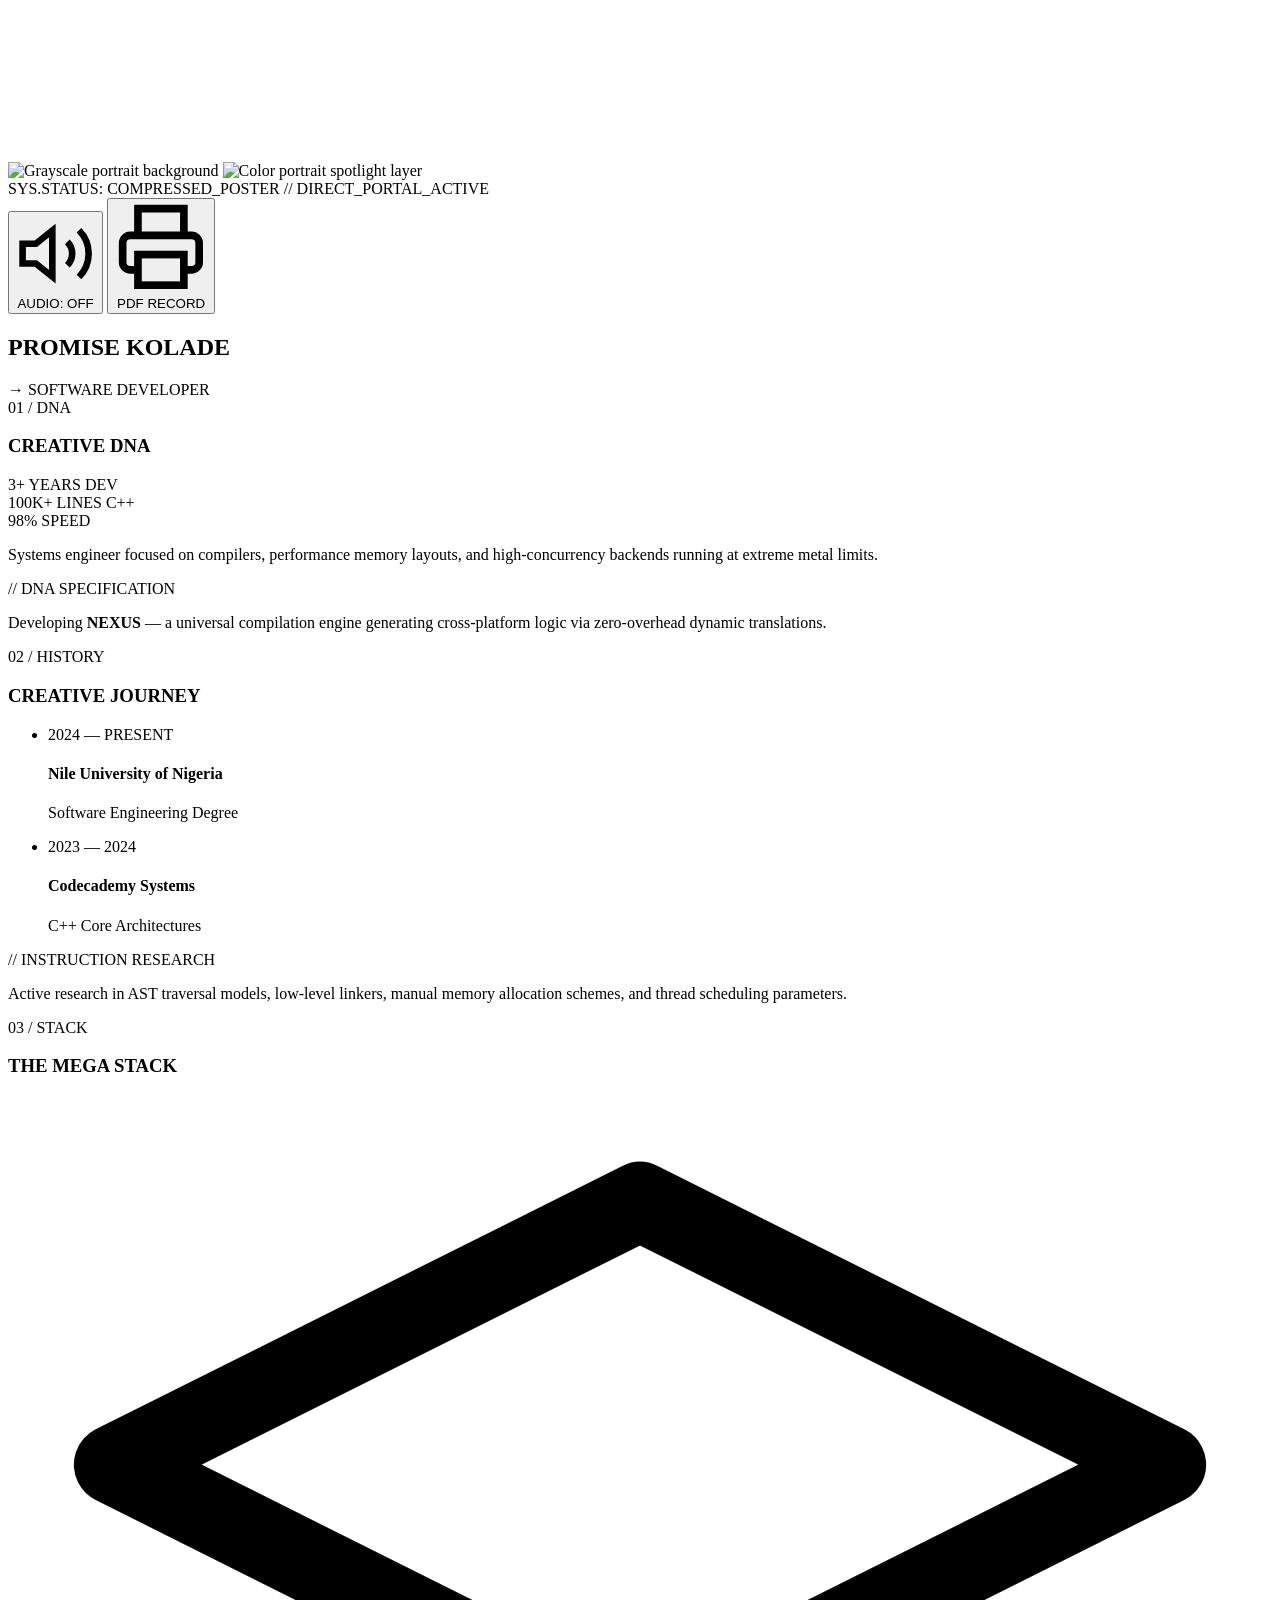
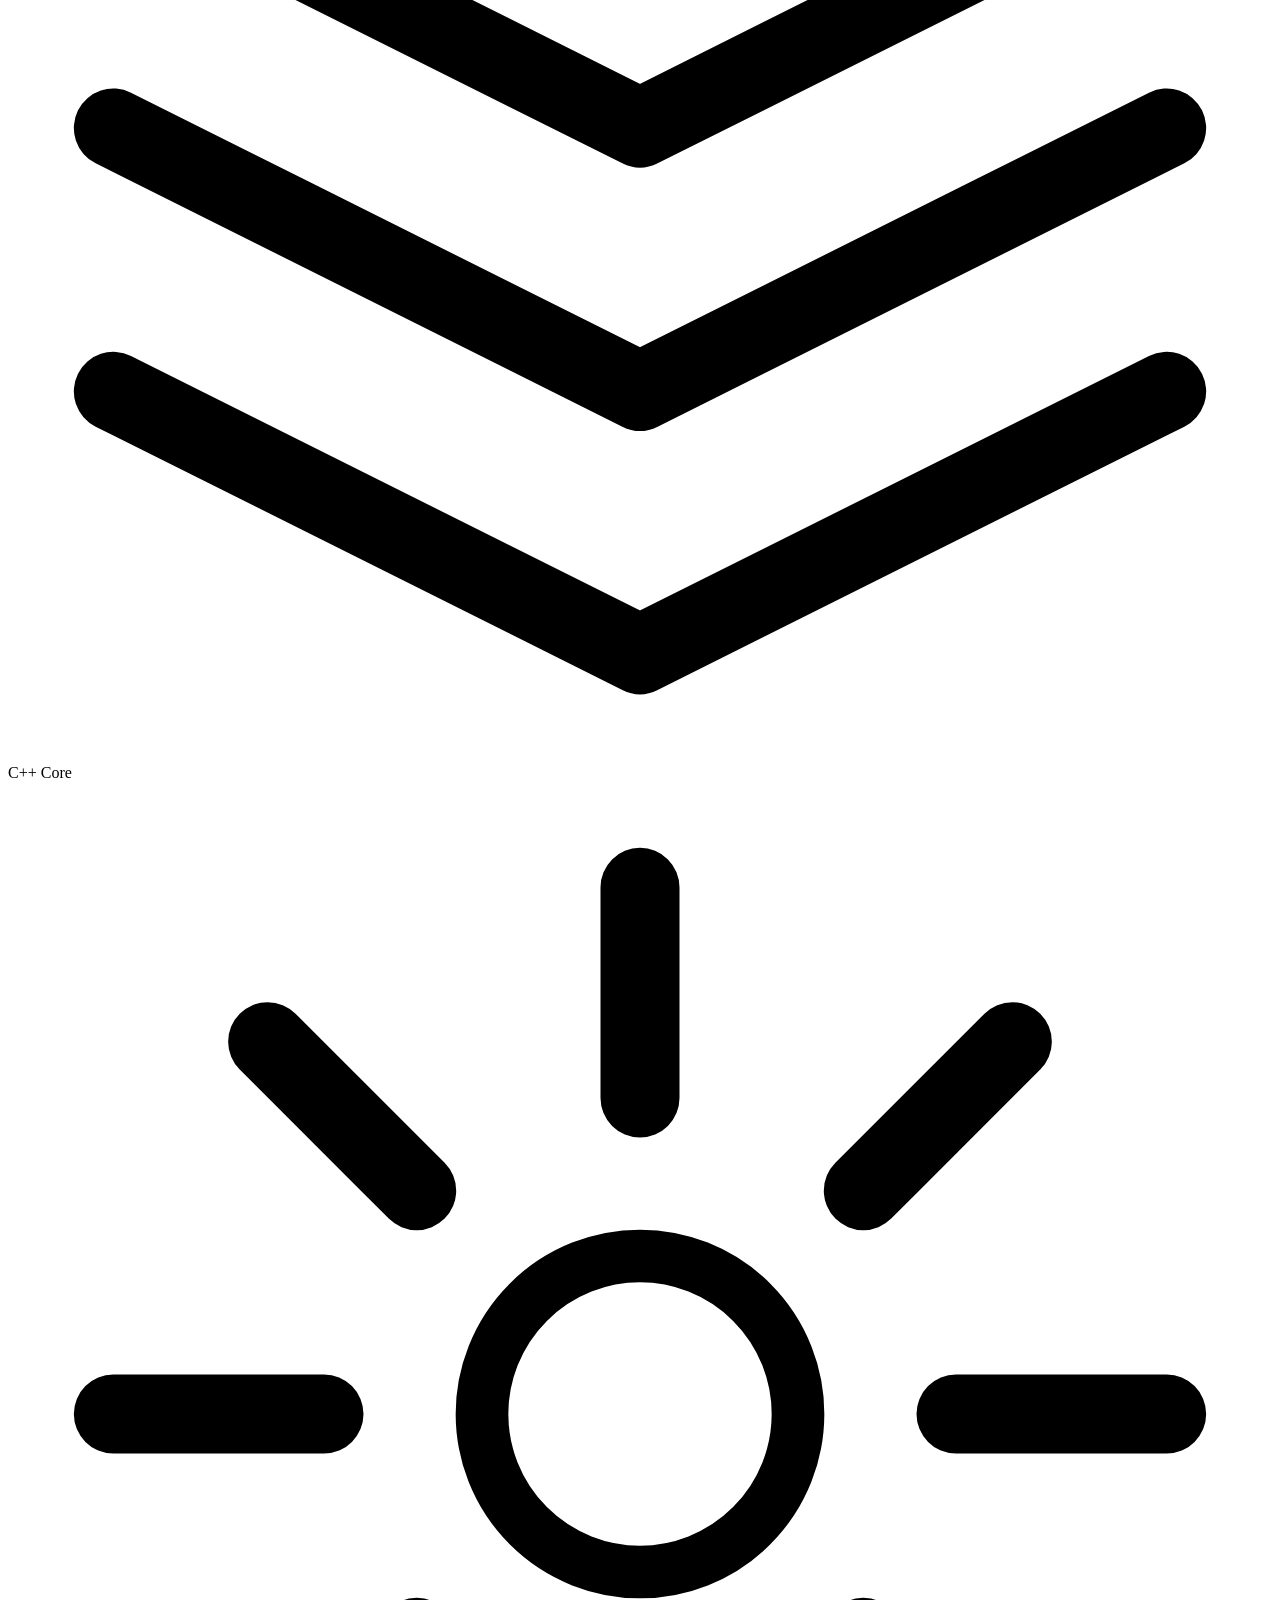
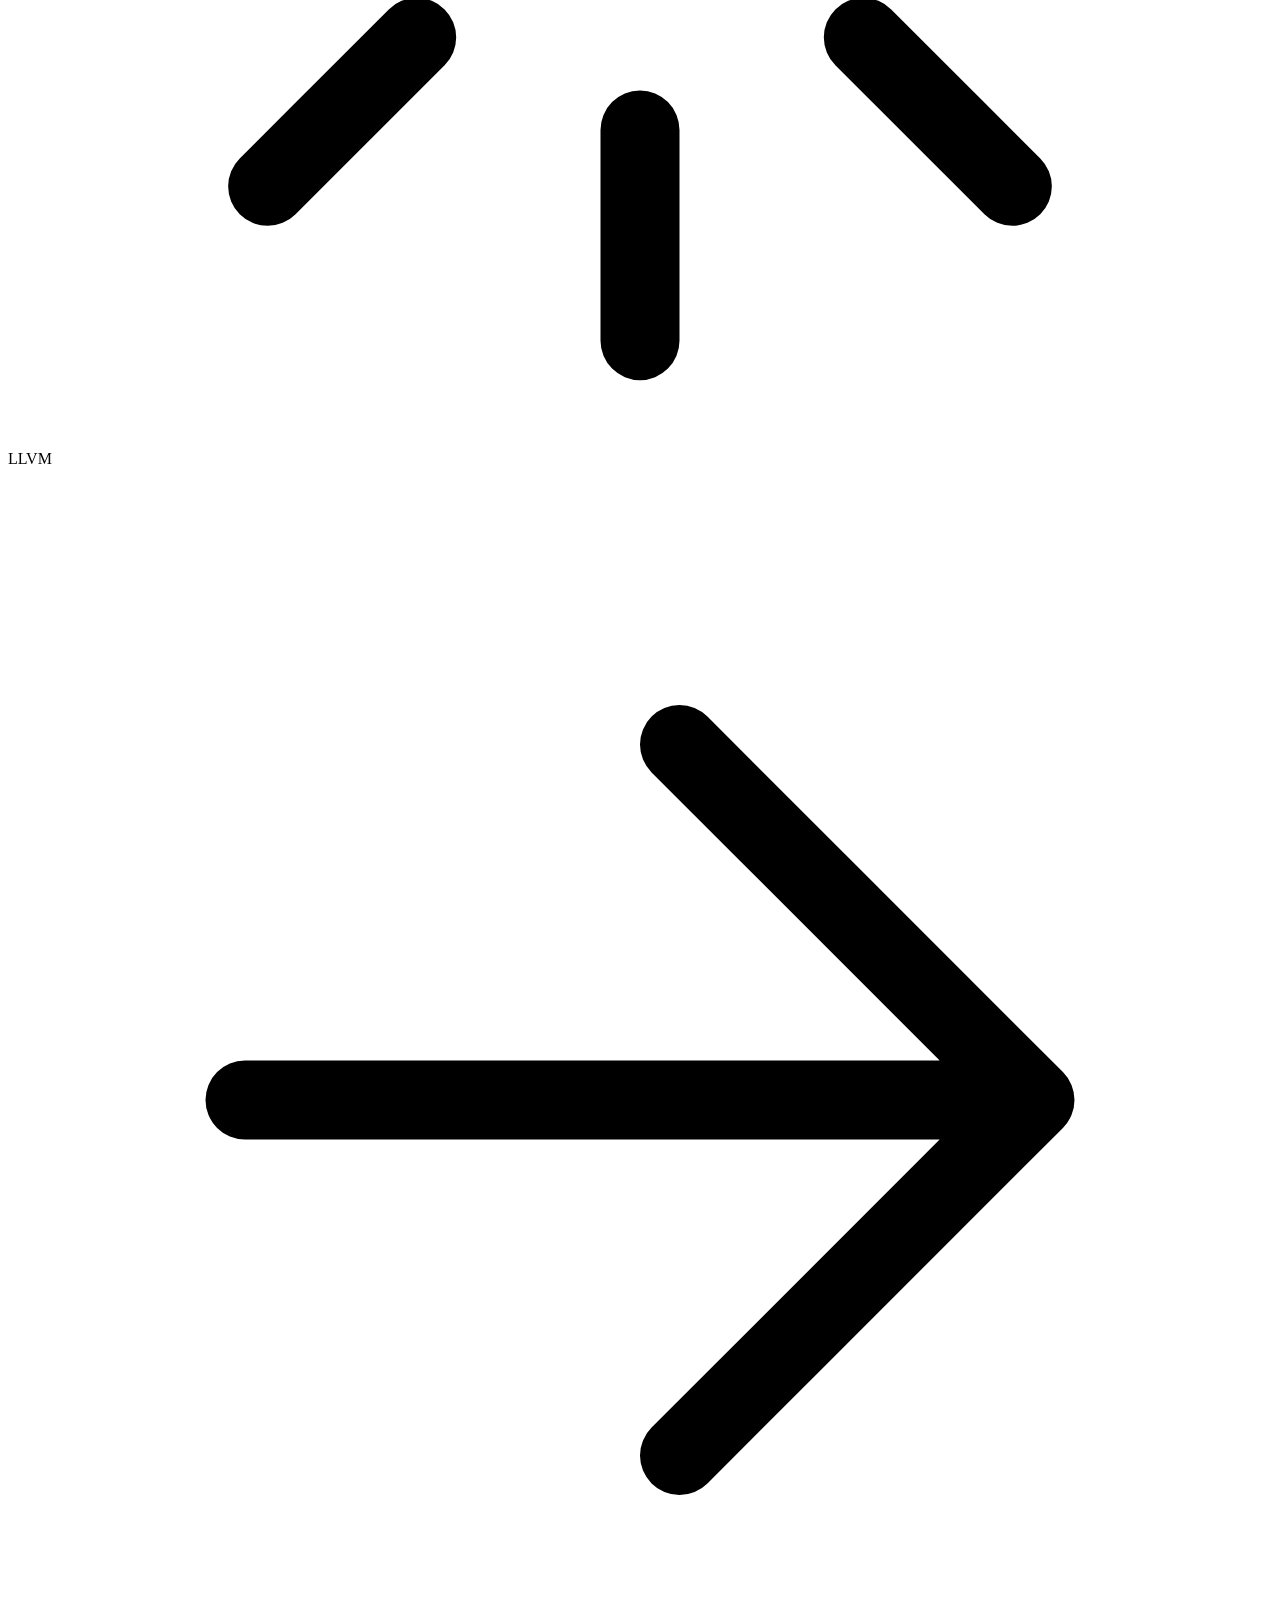
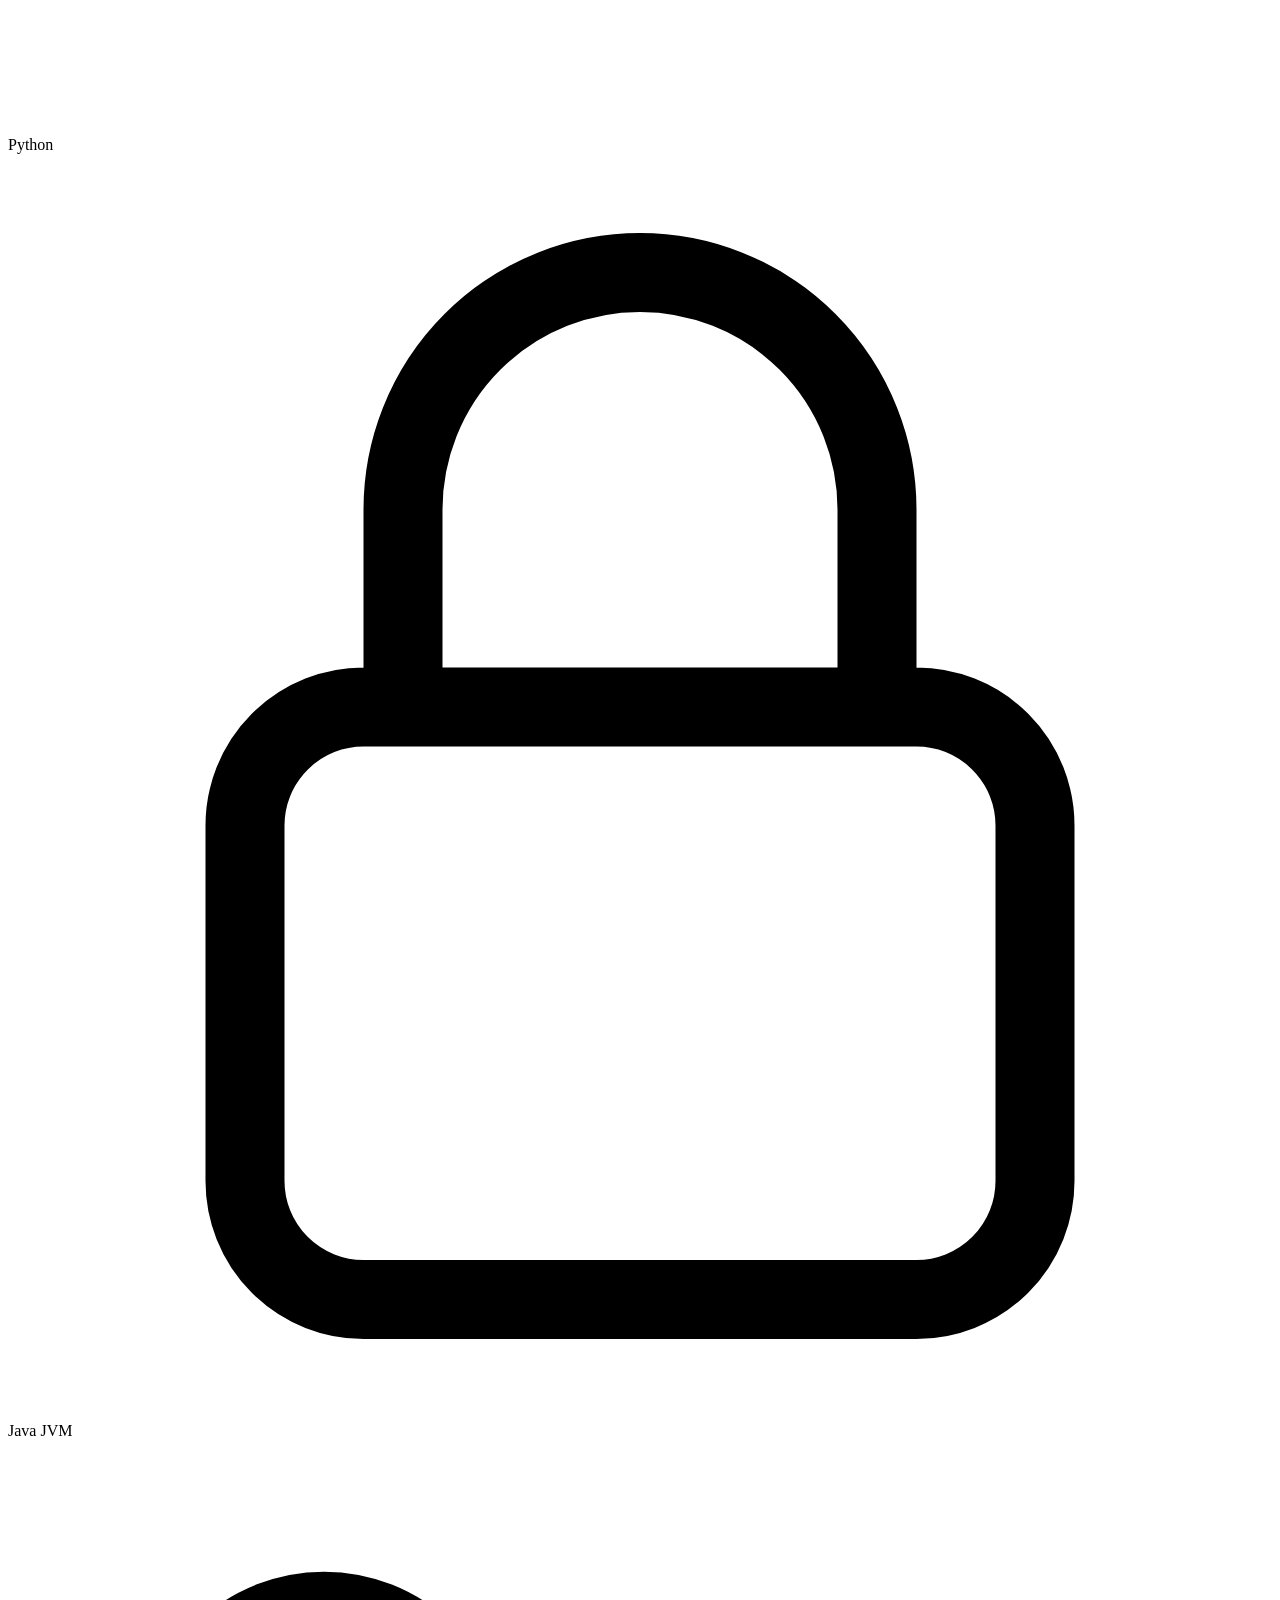
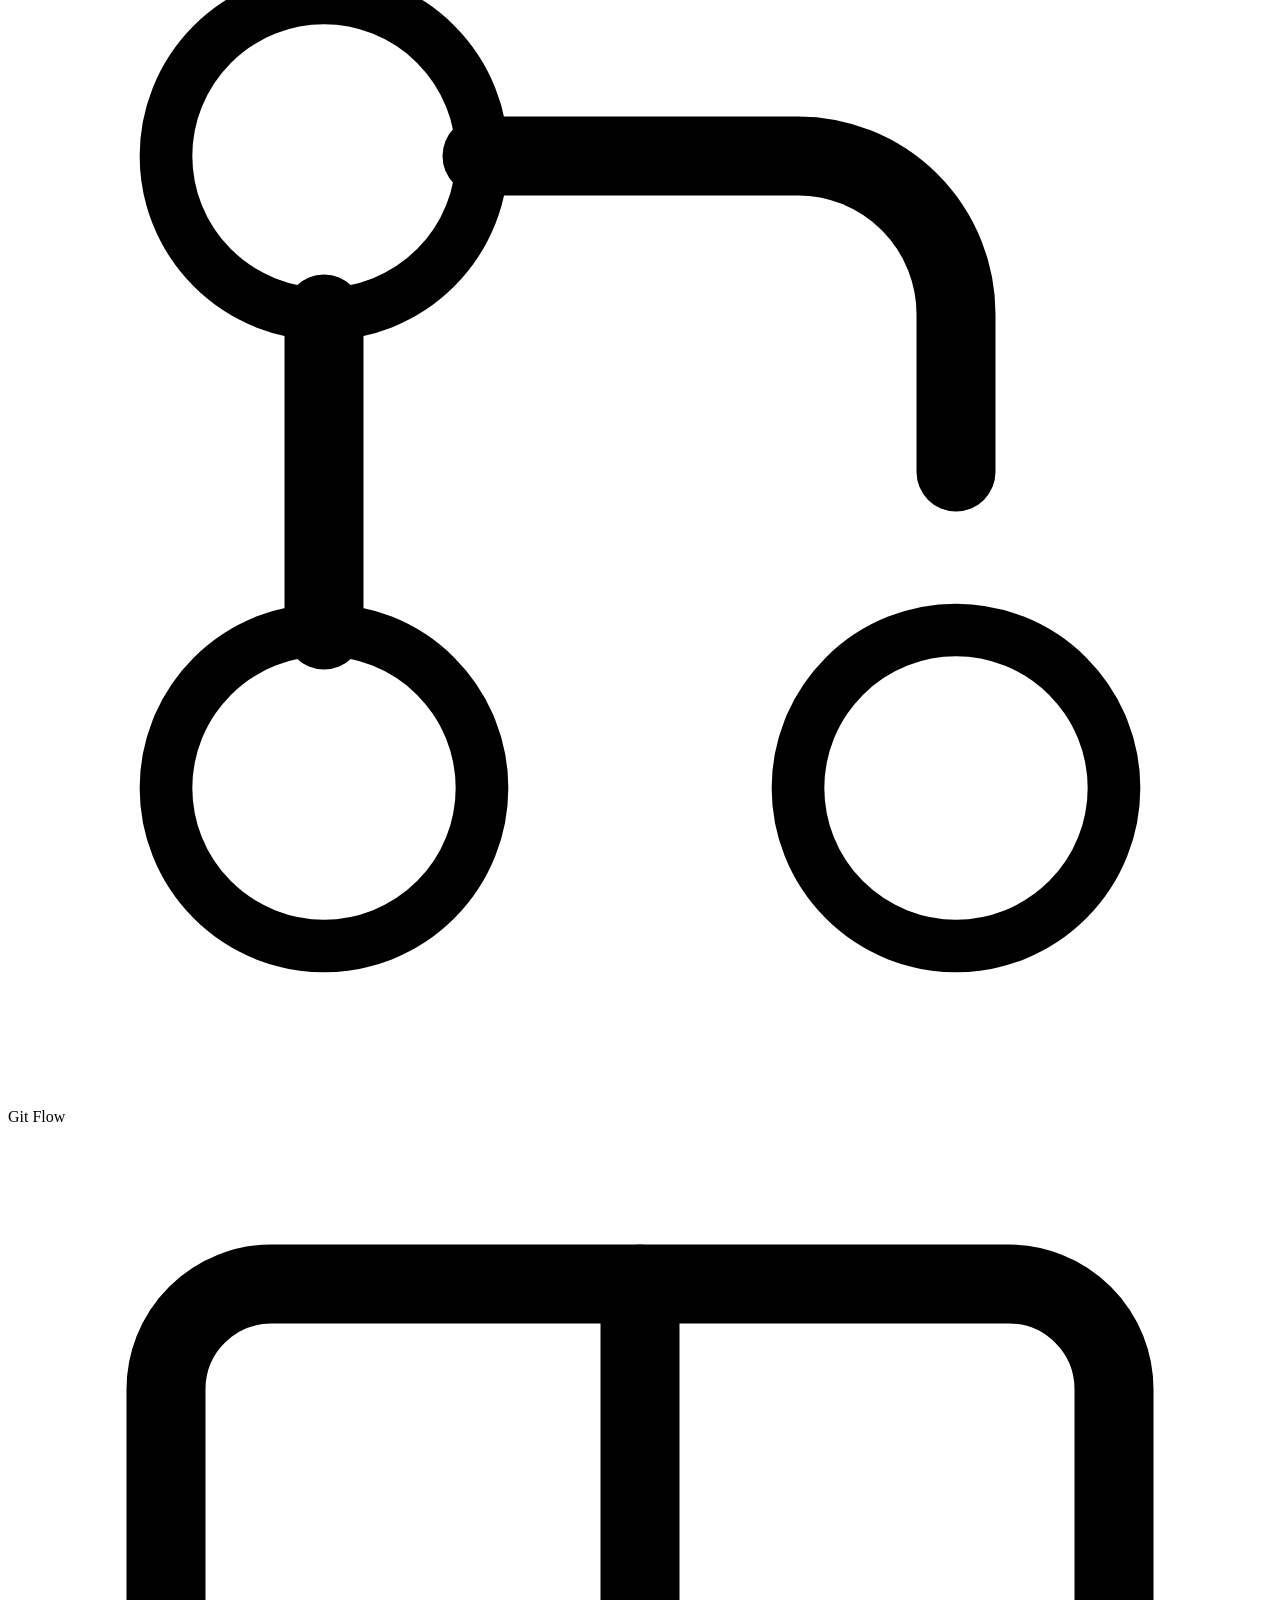
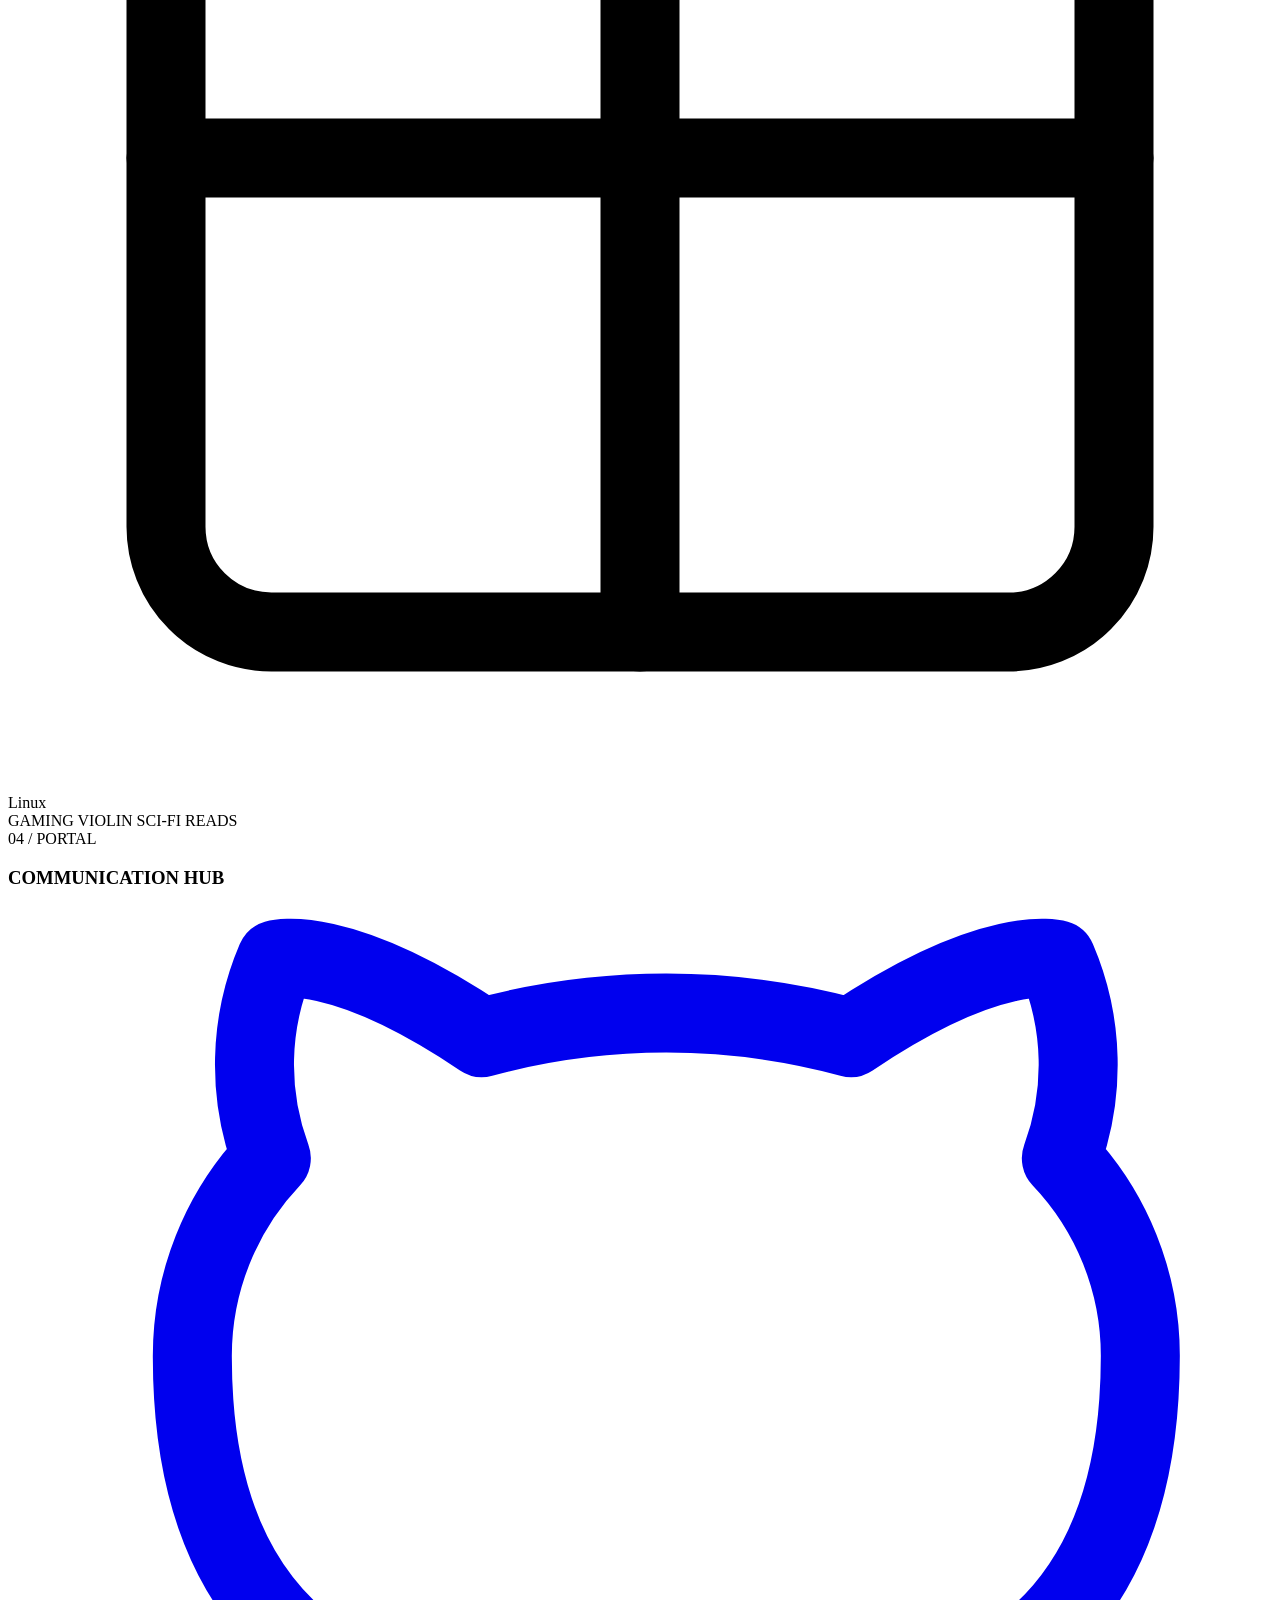
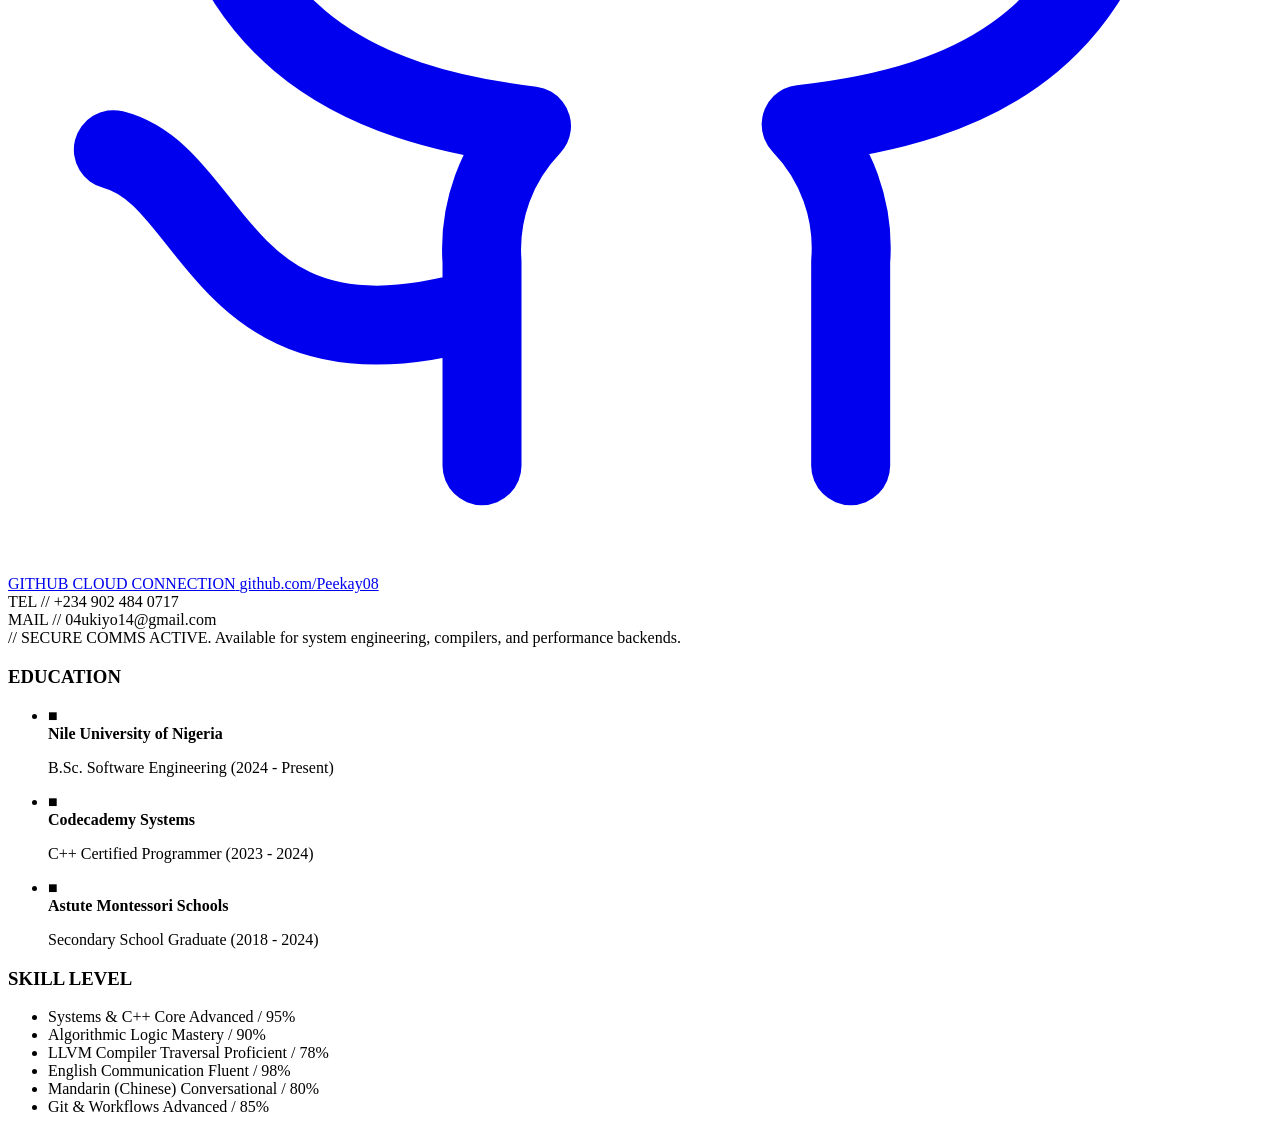
==== index.html @ 76d80712 "changed" ====
<!DOCTYPE html>
<html lang="en">

<head>
  <meta charset="utf-8" />
  <meta name="viewport" content="width=device-width, initial-scale=1, maximum-scale=1, user-scalable=no" />
  <title>Promise Kolade — Refined Editorial Scattered Portfolio</title>

  <!-- Modern Typography System -->
  <link rel="preconnect" href="https://fonts.googleapis.com">
  <link rel="preconnect" href="https://fonts.gstatic.com" crossorigin>
  <link
    href="https://fonts.googleapis.com/css2?family=Outfit:wght@300;400;500;600;700;800&family=Space+Grotesk:wght@400;500;600;700&family=Syne:wght@700;800&display=swap"
    rel="stylesheet">

  <link href="style.css" rel="stylesheet">
</head>

<body>
  <!-- Film Grain Noise Texture Overlay -->
  <svg class="noise-svg" style="display: none;">
    <filter id="noise-filter">
      <feTurbulence type="fractalNoise" baseFrequency="0.75" numOctaves="3" stitchTiles="stitch" />
      <feColorMatrix type="matrix" values="1 0 0 0 0  0 1 0 0 0  0 0 1 0 0  0 0 0 0.05 0" />
    </filter>
  </svg>
  <div class="noise-overlay"></div>

  <!-- Dynamic SVG HUD Connection Overlay -->
  <svg id="hud-svg" xmlns="http://www.w3.org/2000/svg">
    <!-- Active lines and targets will be rendered dynamically by JavaScript -->
  </svg>

  <!-- Interactive Portrait Background System (Positioned at z-index 1) -->
  <div class="portrait-container">
    <img src="profile2.jpg" class="portrait-img portrait-base" alt="Grayscale portrait background">
    <img src="profile2.jpg" class="portrait-img portrait-color" alt="Color portrait spotlight layer">
    <div class="portrait-fade-overlay"></div>
  </div>

  <div class="container">
    <!-- System Controls & Navigation HUD -->
    <header class="hud-header">
      <div class="hud-status">
        <span class="pulse-dot"></span>
        <span class="hud-code">SYS.STATUS: COMPRESSED_POSTER // DIRECT_PORTAL_ACTIVE</span>
      </div>
      <div class="hud-controls">
        <!-- Audio SFX Toggle Switch -->
        <button id="sfx-toggle" aria-label="Toggle UI Sound Effects" class="hud-btn sfx-btn">
          <svg class="sfx-icon sound-on" viewBox="0 0 24 24" fill="none" stroke="currentColor" stroke-width="2">
            <polygon points="11 5 6 9 2 9 2 15 6 15 11 19 11 5"></polygon>
            <path d="M19.07 4.93a10 10 0 0 1 0 14.14M15.54 8.46a5 5 0 0 1 0 7.07"></path>
          </svg>
          <svg class="sfx-icon sound-off" viewBox="0 0 24 24" fill="none" stroke="currentColor" stroke-width="2"
            style="display: none;">
            <polygon points="11 5 6 9 2 9 2 15 6 15 11 19 11 5"></polygon>
            <line x1="23" y1="9" x2="17" y2="15"></line>
            <line x1="17" y1="9" x2="23" y2="15"></line>
          </svg>
          <span class="hud-btn-text">AUDIO: OFF</span>
        </button>

        <!-- Optimized PDF Print Button -->
        <button onclick="window.print()" class="hud-btn print-btn">
          <svg viewBox="0 0 24 24" fill="none" stroke="currentColor" stroke-width="2" class="print-icon">
            <polyline points="6 9 6 2 18 2 18 9"></polyline>
            <path d="M6 18H4a2 2 0 0 1-2-2v-5a2 2 0 0 1 2-2h16a2 2 0 0 1 2 2v5a2 2 0 0 1-2 2h-2"></path>
            <rect x="6" y="14" width="12" height="8"></rect>
          </svg>
          <span>PDF RECORD</span>
        </button>
      </div>
    </header>

    <!-- MAIN SCATTERED POSTER CANVAS -->
    <main class="poster-canvas">

      <!-- HERO AREA: Bold stacked typography at Top-Left -->
      <section class="hero-name">
        <h1 class="main-title">
          <span class="title-outline">PROMISE</span>
          <span class="title-solid">KOLADE</span>
        </h1>
        <div class="role-badge">
          <span class="role-arrow">→</span>
          <span class="role-text">SOFTWARE DEVELOPER</span>
        </div>
      </section>

      <!-- 01 / CREATIVE DNA CARD: Overlaying the bottom-right torso -->
      <section class="card dna-card" data-hotspot="about" tabindex="0">
        <div class="card-borders"></div>
        <div class="card-header">
          <span class="card-num">01 / DNA</span>
          <h3>CREATIVE DNA</h3>
        </div>
        <div class="card-body">
          <div class="stats-row">
            <div class="stat-item">
              <span class="stat-number">3+</span>
              <span class="stat-label">YEARS DEV</span>
            </div>
            <div class="stat-item">
              <span class="stat-number">100K+</span>
              <span class="stat-label">LINES C++</span>
            </div>
            <div class="stat-item">
              <span class="stat-number">98%</span>
              <span class="stat-label">SPEED</span>
            </div>
          </div>
          <p class="summary-paragraph">
            Systems engineer focused on compilers, performance memory layouts, and high-concurrency backends running at
            extreme metal limits.
          </p>

          <!-- Relative Fade-In Shutter details (Displays alongside main text) -->
          <div class="card-detail-shutter">
            <span class="shutter-num">// DNA SPECIFICATION</span>
            <p>Developing <strong>NEXUS</strong> — a universal compilation engine generating cross-platform logic via
              zero-overhead dynamic translations.</p>
          </div>
        </div>
      </section>

      <!-- 02 / CREATIVE JOURNEY CARD: Floating mid-left -->
      <section class="card journey-card" data-hotspot="education" tabindex="0">
        <div class="card-borders"></div>
        <div class="card-header">
          <span class="card-num">02 / HISTORY</span>
          <h3>CREATIVE JOURNEY</h3>
        </div>
        <div class="card-body">
          <ul class="timeline">
            <li class="timeline-item">
              <div class="timeline-dot"></div>
              <div class="timeline-content">
                <span class="timeline-date">2024 — PRESENT</span>
                <h4>Nile University of Nigeria</h4>
                <p class="timeline-subtitle">Software Engineering Degree</p>
              </div>
            </li>
            <li class="timeline-item">
              <div class="timeline-dot"></div>
              <div class="timeline-content">
                <span class="timeline-date">2023 — 2024</span>
                <h4>Codecademy Systems</h4>
                <p class="timeline-subtitle">C++ Core Architectures</p>
              </div>
            </li>
          </ul>

          <!-- Relative Fade-In Shutter details (Displays alongside main text) -->
          <div class="card-detail-shutter">
            <span class="shutter-num">// INSTRUCTION RESEARCH</span>
            <p>Active research in AST traversal models, low-level linkers, manual memory allocation schemes, and thread
              scheduling parameters.</p>
          </div>
        </div>
      </section>

      <!-- 03 / THE MEGA STACK CARD: Floating bottom-left -->
      <section class="card stack-card" data-hotspot="projects" tabindex="0">
        <div class="card-borders"></div>
        <div class="card-header">
          <span class="card-num">03 / STACK</span>
          <h3>THE MEGA STACK</h3>
        </div>
        <div class="card-body">
          <div class="tech-grid">
            <div class="tech-item" title="C++ Engine">
              <svg viewBox="0 0 24 24" fill="none" stroke="currentColor" class="tech-svg">
                <path stroke-linecap="round" stroke-linejoin="round" stroke-width="1.5"
                  d="M12 2L2 7l10 5 10-5-10-5zM2 17l10 5 10-5M2 12l10 5 10-5"></path>
              </svg>
              <span>C++ Core</span>
            </div>
            <div class="tech-item" title="LLVM & Translators">
              <svg viewBox="0 0 24 24" fill="none" stroke="currentColor" class="tech-svg">
                <circle cx="12" cy="12" r="3"></circle>
                <path stroke-linecap="round" stroke-linejoin="round" stroke-width="1.5"
                  d="M12 2v4M12 18v4M4.93 4.93l2.83 2.83M16.24 16.24l2.83 2.83M2 12h4M18 12h4M4.93 19.07l2.83-2.83M16.24 7.76l2.83-2.83">
                </path>
              </svg>
              <span>LLVM</span>
            </div>
            <div class="tech-item" title="Python Scripting">
              <svg viewBox="0 0 24 24" fill="none" stroke="currentColor" class="tech-svg">
                <path stroke-linecap="round" stroke-linejoin="round" stroke-width="1.5"
                  d="M4.5 12h15m0 0l-6.75-6.75M19.5 12l-6.75 6.75"></path>
              </svg>
              <span>Python</span>
            </div>
            <div class="tech-item" title="Java Platforms">
              <svg viewBox="0 0 24 24" fill="none" stroke="currentColor" class="tech-svg">
                <path stroke-linecap="round" stroke-linejoin="round" stroke-width="1.5"
                  d="M16.5 10.5V6.75a4.5 4.5 0 10-9 0v3.75m-.75 11.25h10.5a2.25 2.25 0 002.25-2.25v-6.75a2.25 2.25 0 00-2.25-2.25H6.75a2.25 2.25 0 00-2.25 2.25v6.75a2.25 2.25 0 002.25 2.25z">
                </path>
              </svg>
              <span>Java JVM</span>
            </div>
            <div class="tech-item" title="Git Infrastructure">
              <svg viewBox="0 0 24 24" fill="none" stroke="currentColor" class="tech-svg">
                <circle cx="18" cy="18" r="3"></circle>
                <circle cx="6" cy="6" r="3"></circle>
                <circle cx="6" cy="18" r="3"></circle>
                <path stroke-linecap="round" stroke-linejoin="round" stroke-width="1.5"
                  d="M6 9v6M9 6h6a3 3 0 0 1 3 3v3"></path>
              </svg>
              <span>Git Flow</span>
            </div>
            <div class="tech-item" title="POSIX / Linux kernel">
              <svg viewBox="0 0 24 24" fill="none" stroke="currentColor" class="tech-svg">
                <rect x="3" y="3" width="18" height="18" rx="2" stroke-width="1.5"></rect>
                <path stroke-linecap="round" stroke-width="1.5" d="M21 12H3M12 3v18"></path>
              </svg>
              <span>Linux</span>
            </div>
          </div>

          <!-- Relative Fade-In Shutter details (Displays alongside main text) -->
          <div class="card-detail-shutter">
            <div class="hobbies-chips">
              <span class="chip">GAMING</span>
              <span class="chip">VIOLIN</span>
              <span class="chip">SCI-FI READS</span>
            </div>
          </div>
        </div>
      </section>

      <!-- 04 / COMMUNICATION PORTAL CARD: Floating bottom-center -->
      <section class="card contact-card" data-hotspot="contact" tabindex="0">
        <div class="card-borders"></div>
        <div class="card-header">
          <span class="card-num">04 / PORTAL</span>
          <h3>COMMUNICATION HUB</h3>
        </div>
        <div class="card-body">
          <a href="https://github.com/Peekay08" target="_blank" class="github-portal-box" rel="noopener">
            <div class="portal-logo">
              <svg viewBox="0 0 24 24" fill="none" stroke="currentColor" class="portal-svg">
                <path stroke-linecap="round" stroke-linejoin="round" stroke-width="1.5"
                  d="M9 19c-5 1.5-5-2.5-7-3m14 6v-3.87a3.37 3.37 0 0 0-.94-2.61c3.14-.35 6.44-1.54 6.44-7A5.44 5.44 0 0 0 20 4.77 5.07 5.07 0 0 0 19.91 1S18.73.65 16 2.48a13.38 13.38 0 0 0-7 0C6.27.65 5.09 1 5.09 1A5.07 5.07 0 0 0 5 4.77a5.44 5.44 0 0 0-1.5 3.78c0 5.42 3.3 6.61 6.44 7A3.37 3.37 0 0 0 9 18.13V22">
                </path>
              </svg>
            </div>
            <div class="portal-details">
              <span class="portal-title">GITHUB CLOUD CONNECTION</span>
              <span class="portal-link">github.com/Peekay08</span>
            </div>
          </a>

          <div class="contact-details">
            <div class="contact-row">
              <span class="contact-label">TEL //</span>
              <span class="contact-value">+234 902 484 0717</span>
            </div>
            <div class="contact-row">
              <span class="contact-label">MAIL //</span>
              <span class="contact-value">04ukiyo14@gmail.com</span>
            </div>
          </div>

          <!-- Relative Fade-In Shutter details (Displays alongside main text) -->
          <div class="card-detail-shutter">
            <span class="status-note">// SECURE COMMS ACTIVE. Available for system engineering, compilers, and
              performance backends.</span>
          </div>
        </div>
      </section>

      <!-- 05 / EDUCATION: Raw Text timeline floating directly in Top-Right -->
      <section class="raw-hud-list education-raw-list" data-hotspot="education" tabindex="0">
        <h3 class="raw-list-title">EDUCATION</h3>
        <ul class="raw-list-items">
          <li class="raw-item">
            <span class="raw-bullet">■</span>
            <div class="raw-text">
              <strong>Nile University of Nigeria</strong>
              <p>B.Sc. Software Engineering (2024 - Present)</p>
            </div>
          </li>
          <li class="raw-item">
            <span class="raw-bullet">■</span>
            <div class="raw-text">
              <strong>Codecademy Systems</strong>
              <p>C++ Certified Programmer (2023 - 2024)</p>
            </div>
          </li>
          <li class="raw-item">
            <span class="raw-bullet">■</span>
            <div class="raw-text">
              <strong>Astute Montessori Schools</strong>
              <p>Secondary School Graduate (2018 - 2024)</p>
            </div>
          </li>
        </ul>
      </section>

      <!-- 06 / SKILL LEVEL: Raw Text Matrix floating in Middle-Right -->
      <section class="raw-hud-list skills-raw-list" data-hotspot="skills" tabindex="0">
        <h3 class="raw-list-title green-accent">SKILL LEVEL</h3>
        <ul class="raw-list-items font-space">
          <li class="raw-item-spaced">
            <span class="label">Systems & C++ Core</span>
            <span class="value green-glow">Advanced / 95%</span>
          </li>
          <li class="raw-item-spaced">
            <span class="label">Algorithmic Logic</span>
            <span class="value">Mastery / 90%</span>
          </li>
          <li class="raw-item-spaced">
            <span class="label">LLVM Compiler Traversal</span>
            <span class="value">Proficient / 78%</span>
          </li>
          <li class="raw-item-spaced">
            <span class="label">English Communication</span>
            <span class="value green-glow">Fluent / 98%</span>
          </li>
          <li class="raw-item-spaced">
            <span class="label">Mandarin (Chinese)</span>
            <span class="value">Conversational / 80%</span>
          </li>
          <li class="raw-item-spaced">
            <span class="label">Git & Workflows</span>
            <span class="value">Advanced / 85%</span>
          </li>
        </ul>
      </section>

    </main>
  </div>

  <script src="script.js"></script>
</body>

</html>
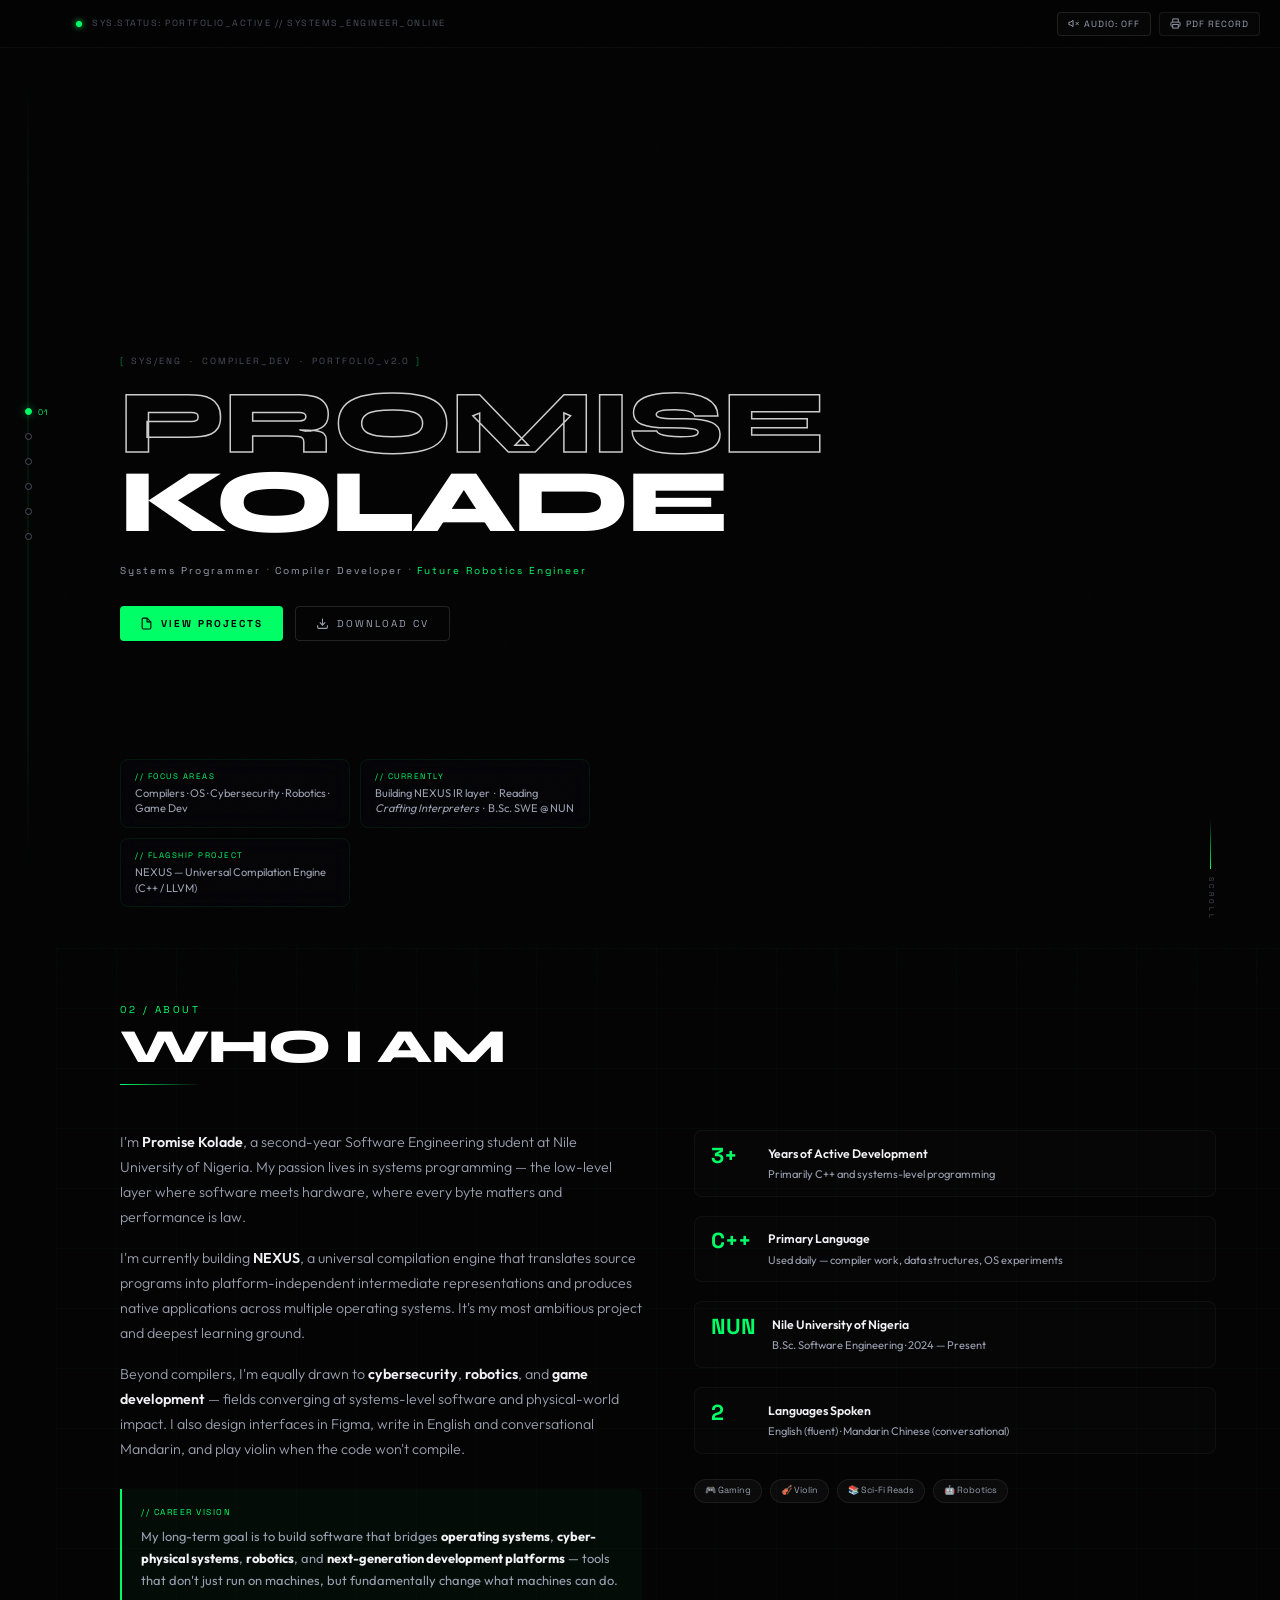
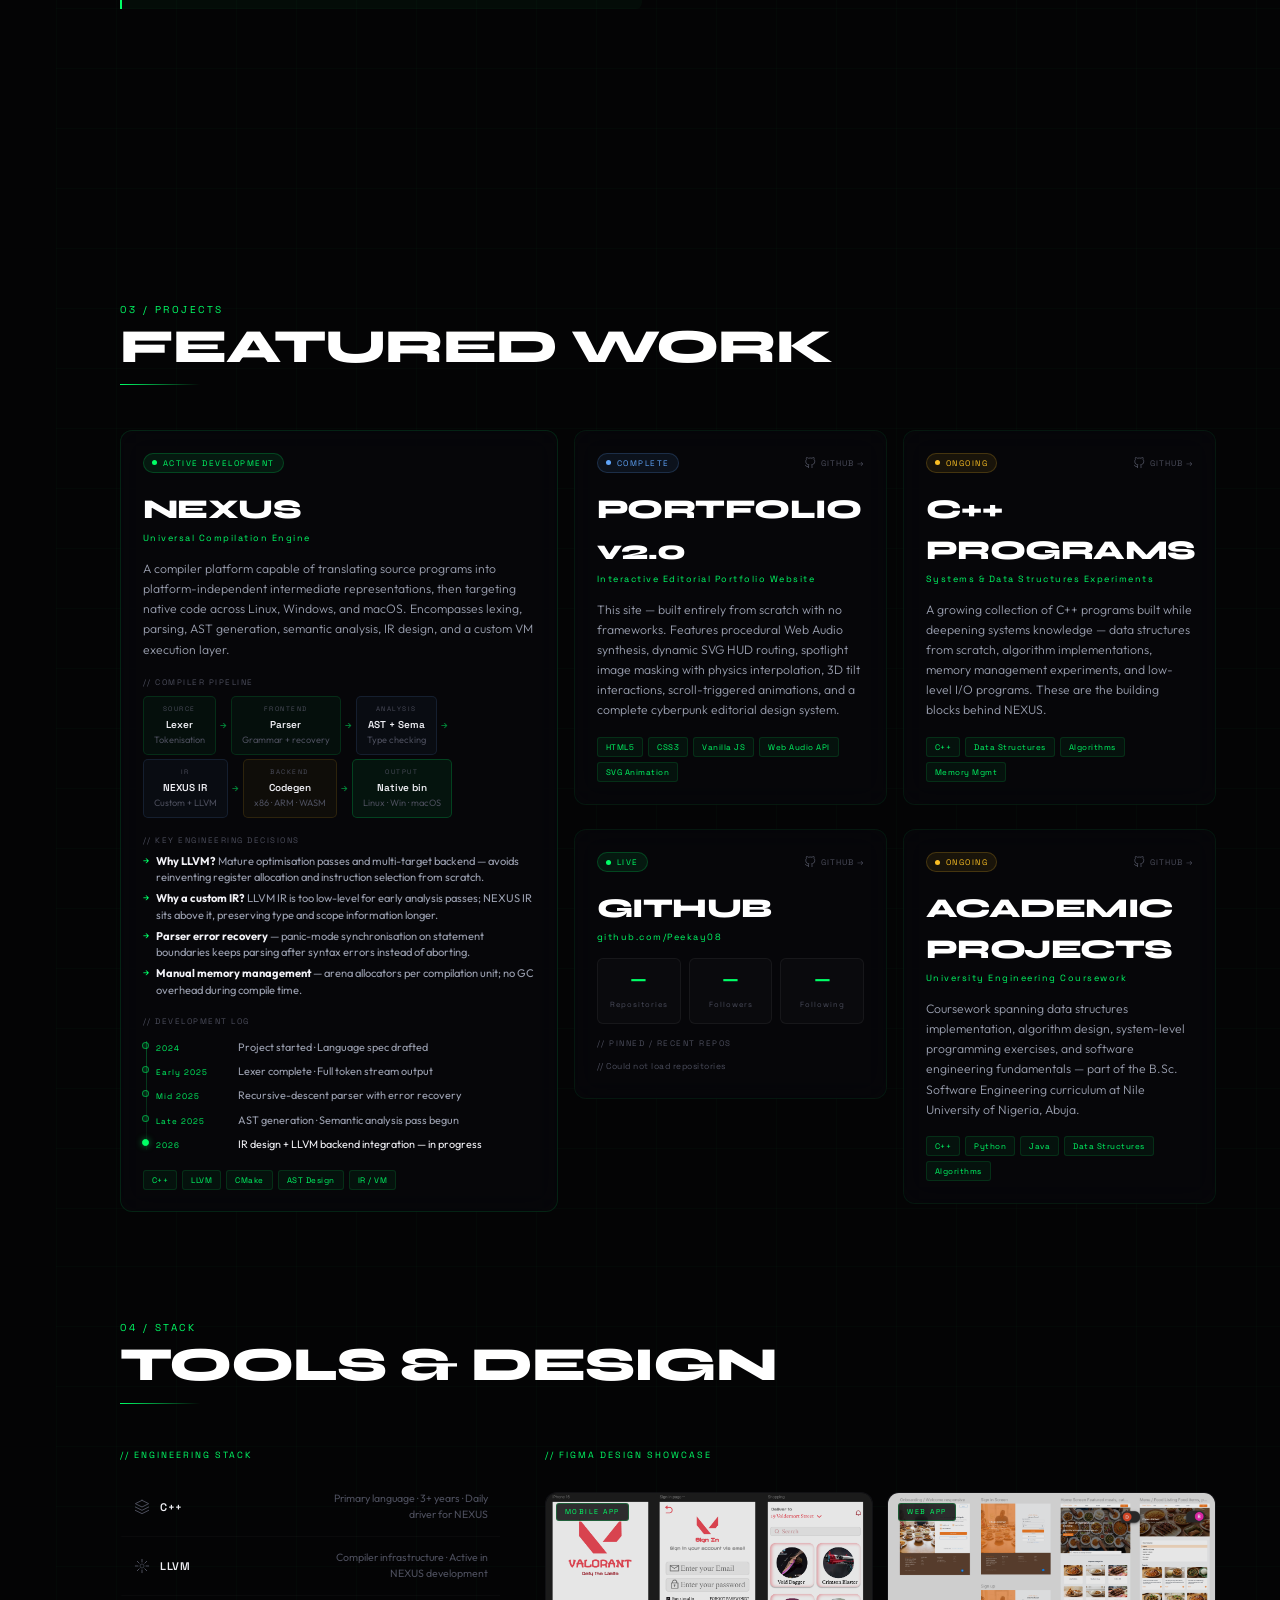
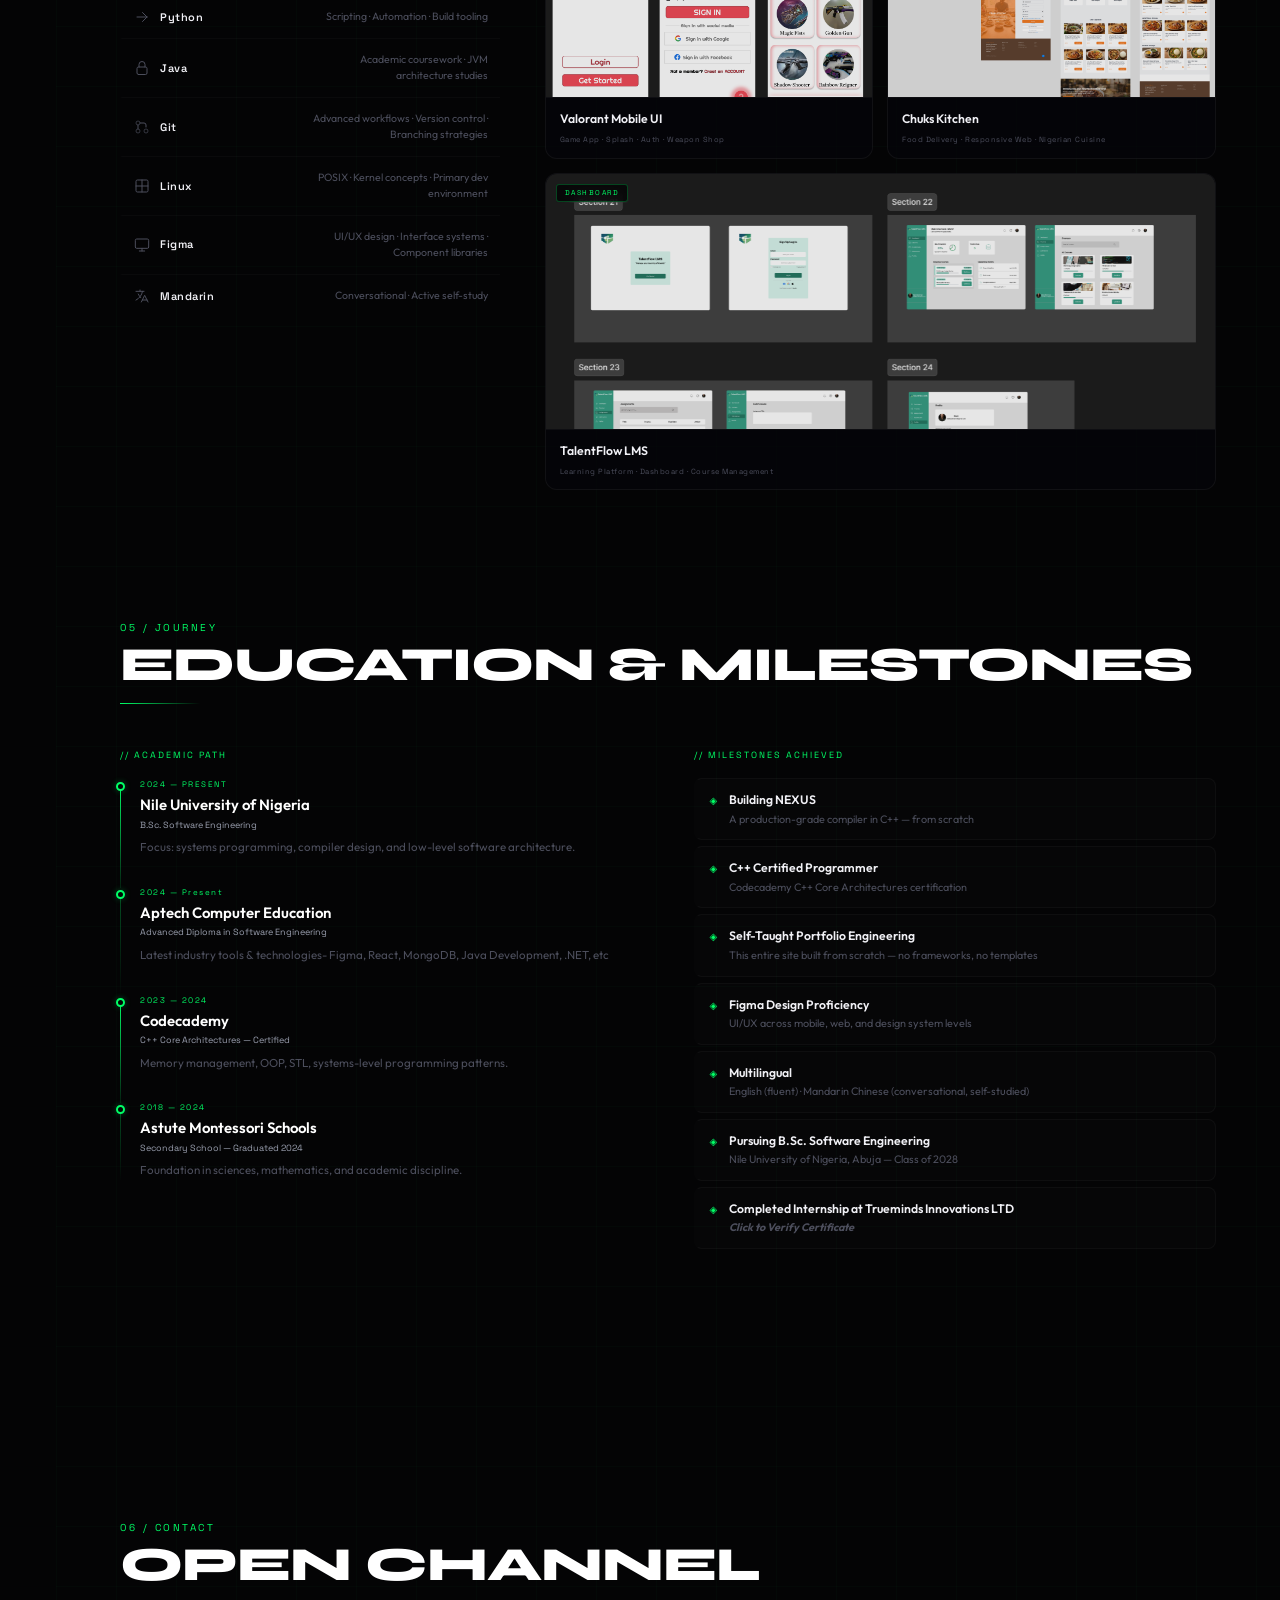
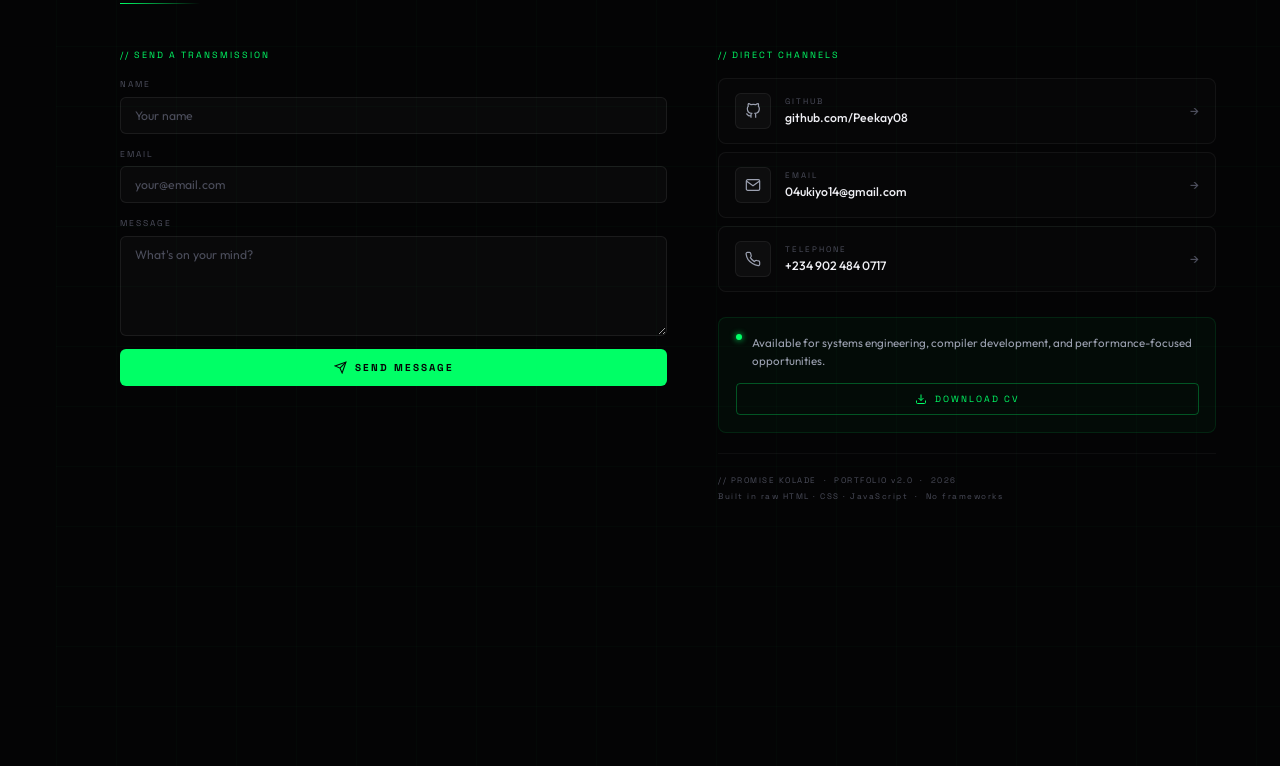
==== commit 33c03d62: "fix: consolidate GitHub repo list layout, ensure single-line fit, and update education/internship mi" ====
--- a/index.html
+++ b/index.html
@@ -3,22 +3,20 @@
 
 <head>
   <meta charset="utf-8" />
-  <meta name="viewport" content="width=device-width, initial-scale=1, maximum-scale=1, user-scalable=no" />
-  <title>Promise Kolade — Refined Editorial Scattered Portfolio</title>
-
-  <!-- Modern Typography System -->
+  <meta name="viewport" content="width=device-width, initial-scale=1" />
+  <meta name="description" content="Promise Kolade — Systems programmer, compiler developer, and future robotics engineer. Portfolio showcasing NEXUS compiler, Figma designs, and technical expertise in C++, LLVM, and low-level software." />
+  <title>Promise Kolade — Systems Programmer & Compiler Developer</title>
+
   <link rel="preconnect" href="https://fonts.googleapis.com">
   <link rel="preconnect" href="https://fonts.gstatic.com" crossorigin>
-  <link
-    href="https://fonts.googleapis.com/css2?family=Outfit:wght@300;400;500;600;700;800&family=Space+Grotesk:wght@400;500;600;700&family=Syne:wght@700;800&display=swap"
-    rel="stylesheet">
-
+  <link href="https://fonts.googleapis.com/css2?family=Outfit:wght@300;400;500;600;700;800&family=Space+Grotesk:wght@400;500;600;700&family=Syne:wght@700;800&display=swap" rel="stylesheet">
   <link href="style.css" rel="stylesheet">
 </head>
 
 <body>
-  <!-- Film Grain Noise Texture Overlay -->
-  <svg class="noise-svg" style="display: none;">
+
+  <!-- Film Grain Noise -->
+  <svg class="noise-svg" style="display:none;">
     <filter id="noise-filter">
       <feTurbulence type="fractalNoise" baseFrequency="0.75" numOctaves="3" stitchTiles="stitch" />
       <feColorMatrix type="matrix" values="1 0 0 0 0  0 1 0 0 0  0 0 1 0 0  0 0 0 0.05 0" />
@@ -26,314 +24,892 @@
   </svg>
   <div class="noise-overlay"></div>
 
-  <!-- Dynamic SVG HUD Connection Overlay -->
-  <svg id="hud-svg" xmlns="http://www.w3.org/2000/svg">
-    <!-- Active lines and targets will be rendered dynamically by JavaScript -->
-  </svg>
-
-  <!-- Interactive Portrait Background System (Positioned at z-index 1) -->
-  <div class="portrait-container">
-    <img src="profile2.jpg" class="portrait-img portrait-base" alt="Grayscale portrait background">
-    <img src="profile2.jpg" class="portrait-img portrait-color" alt="Color portrait spotlight layer">
-    <div class="portrait-fade-overlay"></div>
-  </div>
-
-  <div class="container">
-    <!-- System Controls & Navigation HUD -->
-    <header class="hud-header">
-      <div class="hud-status">
-        <span class="pulse-dot"></span>
-        <span class="hud-code">SYS.STATUS: COMPRESSED_POSTER // DIRECT_PORTAL_ACTIVE</span>
-      </div>
-      <div class="hud-controls">
-        <!-- Audio SFX Toggle Switch -->
-        <button id="sfx-toggle" aria-label="Toggle UI Sound Effects" class="hud-btn sfx-btn">
-          <svg class="sfx-icon sound-on" viewBox="0 0 24 24" fill="none" stroke="currentColor" stroke-width="2">
-            <polygon points="11 5 6 9 2 9 2 15 6 15 11 19 11 5"></polygon>
-            <path d="M19.07 4.93a10 10 0 0 1 0 14.14M15.54 8.46a5 5 0 0 1 0 7.07"></path>
-          </svg>
-          <svg class="sfx-icon sound-off" viewBox="0 0 24 24" fill="none" stroke="currentColor" stroke-width="2"
-            style="display: none;">
-            <polygon points="11 5 6 9 2 9 2 15 6 15 11 19 11 5"></polygon>
-            <line x1="23" y1="9" x2="17" y2="15"></line>
-            <line x1="17" y1="9" x2="23" y2="15"></line>
-          </svg>
-          <span class="hud-btn-text">AUDIO: OFF</span>
-        </button>
-
-        <!-- Optimized PDF Print Button -->
-        <button onclick="window.print()" class="hud-btn print-btn">
-          <svg viewBox="0 0 24 24" fill="none" stroke="currentColor" stroke-width="2" class="print-icon">
-            <polyline points="6 9 6 2 18 2 18 9"></polyline>
-            <path d="M6 18H4a2 2 0 0 1-2-2v-5a2 2 0 0 1 2-2h16a2 2 0 0 1 2 2v5a2 2 0 0 1-2 2h-2"></path>
-            <rect x="6" y="14" width="12" height="8"></rect>
-          </svg>
-          <span>PDF RECORD</span>
-        </button>
-      </div>
-    </header>
-
-    <!-- MAIN SCATTERED POSTER CANVAS -->
-    <main class="poster-canvas">
-
-      <!-- HERO AREA: Bold stacked typography at Top-Left -->
-      <section class="hero-name">
-        <h1 class="main-title">
+  <!-- Fixed HUD SVG Overlay (hero connections) -->
+  <svg id="hud-svg" xmlns="http://www.w3.org/2000/svg" aria-hidden="true"></svg>
+
+  <!-- Fixed Top Header -->
+  <header class="hud-header" id="site-header">
+    <div class="hud-status">
+      <span class="pulse-dot"></span>
+      <span class="hud-code">SYS.STATUS: PORTFOLIO_ACTIVE // SYSTEMS_ENGINEER_ONLINE</span>
+    </div>
+    <div class="hud-controls">
+      <button id="sfx-toggle" aria-label="Toggle UI Sound Effects" class="hud-btn sfx-btn">
+        <svg class="sfx-icon sound-on" viewBox="0 0 24 24" fill="none" stroke="currentColor" stroke-width="2">
+          <polygon points="11 5 6 9 2 9 2 15 6 15 11 19 11 5"></polygon>
+          <path d="M19.07 4.93a10 10 0 0 1 0 14.14M15.54 8.46a5 5 0 0 1 0 7.07"></path>
+        </svg>
+        <svg class="sfx-icon sound-off" viewBox="0 0 24 24" fill="none" stroke="currentColor" stroke-width="2" style="display:none;">
+          <polygon points="11 5 6 9 2 9 2 15 6 15 11 19 11 5"></polygon>
+          <line x1="23" y1="9" x2="17" y2="15"></line>
+          <line x1="17" y1="9" x2="23" y2="15"></line>
+        </svg>
+        <span class="hud-btn-text">AUDIO: OFF</span>
+      </button>
+      <button onclick="window.print()" class="hud-btn print-btn" aria-label="Download PDF Resume">
+        <svg viewBox="0 0 24 24" fill="none" stroke="currentColor" stroke-width="2" class="print-icon">
+          <polyline points="6 9 6 2 18 2 18 9"></polyline>
+          <path d="M6 18H4a2 2 0 0 1-2-2v-5a2 2 0 0 1 2-2h16a2 2 0 0 1 2 2v5a2 2 0 0 1-2 2h-2"></path>
+          <rect x="6" y="14" width="12" height="8"></rect>
+        </svg>
+        <span>PDF RECORD</span>
+      </button>
+    </div>
+  </header>
+
+  <!-- Fixed Left Nav Rail -->
+  <nav class="nav-rail" id="nav-rail" aria-label="Page sections navigation">
+    <div class="nav-track"></div>
+    <a href="#hero"     class="nav-item active" data-section="hero"     id="nav-hero">
+      <span class="nav-dot"></span><span class="nav-num">01</span><span class="nav-label">HERO</span>
+    </a>
+    <a href="#about"    class="nav-item" data-section="about"    id="nav-about">
+      <span class="nav-dot"></span><span class="nav-num">02</span><span class="nav-label">ABOUT</span>
+    </a>
+    <a href="#projects" class="nav-item" data-section="projects" id="nav-projects">
+      <span class="nav-dot"></span><span class="nav-num">03</span><span class="nav-label">PROJECTS</span>
+    </a>
+    <a href="#stack"    class="nav-item" data-section="stack"    id="nav-stack">
+      <span class="nav-dot"></span><span class="nav-num">04</span><span class="nav-label">STACK</span>
+    </a>
+    <a href="#journey"  class="nav-item" data-section="journey"  id="nav-journey">
+      <span class="nav-dot"></span><span class="nav-num">05</span><span class="nav-label">JOURNEY</span>
+    </a>
+    <a href="#contact"  class="nav-item" data-section="contact"  id="nav-contact">
+      <span class="nav-dot"></span><span class="nav-num">06</span><span class="nav-label">CONTACT</span>
+    </a>
+  </nav>
+
+  <!-- ═══════════════════ MAIN SCROLL CONTAINER ═══════════════════ -->
+  <main class="scroll-main" id="scroll-main">
+
+    <!-- ━━━━━━━━━━━━━━━━━━━━━━━━━━━━━━━
+         01 / HERO
+    ━━━━━━━━━━━━━━━━━━━━━━━━━━━━━━━ -->
+    <section class="page-section hero-section" id="hero" data-section-id="hero">
+
+      <!-- Portrait System (locked to hero) -->
+      <div class="portrait-container" id="portrait-container">
+        <img src="profile2.jpg" class="portrait-img portrait-base" alt="Promise Kolade grayscale portrait">
+        <img src="profile2.jpg" class="portrait-img portrait-color" alt="Promise Kolade color portrait spotlight">
+        <div class="portrait-fade-overlay"></div>
+      </div>
+
+      <!-- Radial vignette behind portrait -->
+      <div class="hero-vignette" aria-hidden="true"></div>
+
+      <!-- Hero Content (left side) -->
+      <div class="hero-content">
+        <div class="hero-eyebrow" data-animate>
+          <span class="eyebrow-bracket">[</span>
+          <span class="eyebrow-text">SYS/ENG &nbsp;·&nbsp; COMPILER_DEV &nbsp;·&nbsp; PORTFOLIO_v2.0</span>
+          <span class="eyebrow-bracket">]</span>
+        </div>
+
+        <h1 class="main-title" data-animate>
           <span class="title-outline">PROMISE</span>
           <span class="title-solid">KOLADE</span>
         </h1>
-        <div class="role-badge">
-          <span class="role-arrow">→</span>
-          <span class="role-text">SOFTWARE DEVELOPER</span>
-        </div>
-      </section>
-
-      <!-- 01 / CREATIVE DNA CARD: Overlaying the bottom-right torso -->
-      <section class="card dna-card" data-hotspot="about" tabindex="0">
-        <div class="card-borders"></div>
-        <div class="card-header">
-          <span class="card-num">01 / DNA</span>
-          <h3>CREATIVE DNA</h3>
-        </div>
-        <div class="card-body">
-          <div class="stats-row">
-            <div class="stat-item">
-              <span class="stat-number">3+</span>
-              <span class="stat-label">YEARS DEV</span>
-            </div>
-            <div class="stat-item">
-              <span class="stat-number">100K+</span>
-              <span class="stat-label">LINES C++</span>
-            </div>
-            <div class="stat-item">
-              <span class="stat-number">98%</span>
-              <span class="stat-label">SPEED</span>
+
+        <div class="role-tags" data-animate>
+          <span class="role-tag">Systems Programmer</span>
+          <span class="role-divider">·</span>
+          <span class="role-tag">Compiler Developer</span>
+          <span class="role-divider">·</span>
+          <span class="role-tag accent">Future Robotics Engineer</span>
+        </div>
+
+        <div class="hero-ctas" data-animate>
+          <a href="#projects" class="cta-primary" id="view-projects-cta">
+            <svg viewBox="0 0 24 24" fill="none" stroke="currentColor" stroke-width="2" aria-hidden="true">
+              <path d="M13 2H6a2 2 0 0 0-2 2v16a2 2 0 0 0 2 2h12a2 2 0 0 0 2-2V9z"></path>
+              <polyline points="13 2 13 9 20 9"></polyline>
+            </svg>
+            VIEW PROJECTS
+          </a>
+          <button onclick="window.print()" class="cta-secondary" id="hero-download-cta">
+            <svg viewBox="0 0 24 24" fill="none" stroke="currentColor" stroke-width="2" aria-hidden="true">
+              <path d="M21 15v4a2 2 0 0 1-2 2H5a2 2 0 0 1-2-2v-4"></path>
+              <polyline points="7 10 12 15 17 10"></polyline>
+              <line x1="12" y1="15" x2="12" y2="3"></line>
+            </svg>
+            DOWNLOAD CV
+          </button>
+        </div>
+      </div><!-- /hero-content -->
+
+      <!-- HUD Info Cluster (hotspot cards in hero) -->
+      <div class="hero-hud-cluster" aria-label="Quick facts">
+        <div class="hud-info-card card" data-hotspot="skills" tabindex="0" id="hud-card-skills">
+          <div class="card-borders"></div>
+          <span class="hud-info-label">// FOCUS AREAS</span>
+          <p class="hud-info-text">Compilers · OS · Cybersecurity · Robotics · Game Dev</p>
+        </div>
+        <div class="hud-info-card card" data-hotspot="about" tabindex="0" id="hud-card-status">
+  <div class="card-borders"></div>
+  <span class="hud-info-label">// CURRENTLY</span>
+  <p class="hud-info-text">
+    Building NEXUS IR layer &nbsp;·&nbsp;
+    Reading <em>Crafting Interpreters</em> &nbsp;·&nbsp;
+    B.Sc. SWE @ NUN
+  </p>
+</div>
+        <div class="hud-info-card card" data-hotspot="projects" tabindex="0" id="hud-card-project">
+          <div class="card-borders"></div>
+          <span class="hud-info-label">// FLAGSHIP PROJECT</span>
+          <p class="hud-info-text">NEXUS — Universal Compilation Engine (C++ / LLVM)</p>
+        </div>
+      </div>
+
+      <!-- Scroll indicator -->
+      <div class="scroll-indicator" aria-hidden="true">
+        <span class="scroll-line"></span>
+        <span class="scroll-text">SCROLL</span>
+      </div>
+
+    </section><!-- /hero -->
+
+
+    <!-- ━━━━━━━━━━━━━━━━━━━━━━━━━━━━━━━
+         02 / ABOUT ME
+    ━━━━━━━━━━━━━━━━━━━━━━━━━━━━━━━ -->
+    <section class="page-section about-section" id="about" data-section-id="about">
+      <div class="section-inner">
+
+        <div class="section-header" data-animate>
+          <span class="section-num">02 / ABOUT</span>
+          <h2 class="section-title">WHO I AM</h2>
+          <div class="section-line"></div>
+        </div>
+
+        <div class="about-grid">
+          <!-- Bio -->
+          <div class="about-bio" data-animate>
+            <p class="bio-text">
+              I'm <strong>Promise Kolade</strong>, a second-year Software Engineering student at Nile University of Nigeria. My passion lives in systems programming — the low-level layer where software meets hardware, where every byte matters and performance is law.
+            </p>
+            <p class="bio-text">
+              I'm currently building <strong>NEXUS</strong>, a universal compilation engine that translates source programs into platform-independent intermediate representations and produces native applications across multiple operating systems. It's my most ambitious project and deepest learning ground.
+            </p>
+            <p class="bio-text">
+              Beyond compilers, I'm equally drawn to <strong>cybersecurity</strong>, <strong>robotics</strong>, and <strong>game development</strong> — fields converging at systems-level software and physical-world impact. I also design interfaces in Figma, write in English and conversational Mandarin, and play violin when the code won't compile.
+            </p>
+
+            <div class="career-vision" data-animate>
+              <span class="vision-label">// CAREER VISION</span>
+              <p class="vision-text">
+                My long-term goal is to build software that bridges <strong>operating systems</strong>, <strong>cyber-physical systems</strong>, <strong>robotics</strong>, and <strong>next-generation development platforms</strong> — tools that don't just run on machines, but fundamentally change what machines can do.
+              </p>
             </div>
           </div>
-          <p class="summary-paragraph">
-            Systems engineer focused on compilers, performance memory layouts, and high-concurrency backends running at
-            extreme metal limits.
-          </p>
-
-          <!-- Relative Fade-In Shutter details (Displays alongside main text) -->
-          <div class="card-detail-shutter">
-            <span class="shutter-num">// DNA SPECIFICATION</span>
-            <p>Developing <strong>NEXUS</strong> — a universal compilation engine generating cross-platform logic via
-              zero-overhead dynamic translations.</p>
+
+          <!-- Honest Stats -->
+          <div class="about-stats" data-animate>
+            <div class="honest-stat">
+              <span class="honest-num">3+</span>
+              <div class="honest-desc">
+                <strong>Years of Active Development</strong>
+                <span>Primarily C++ and systems-level programming</span>
+              </div>
+            </div>
+            <div class="honest-stat">
+              <span class="honest-num">C++</span>
+              <div class="honest-desc">
+                <strong>Primary Language</strong>
+                <span>Used daily — compiler work, data structures, OS experiments</span>
+              </div>
+            </div>
+            <div class="honest-stat">
+              <span class="honest-num">NUN</span>
+              <div class="honest-desc">
+                <strong>Nile University of Nigeria</strong>
+                <span>B.Sc. Software Engineering · 2024 — Present</span>
+              </div>
+            </div>
+            <div class="honest-stat">
+              <span class="honest-num">2</span>
+              <div class="honest-desc">
+                <strong>Languages Spoken</strong>
+                <span>English (fluent) · Mandarin Chinese (conversational)</span>
+              </div>
+            </div>
+
+            <!-- Quick interest chips -->
+            <div class="about-chips-row">
+              <span class="about-chip">🎮 Gaming</span>
+              <span class="about-chip">🎻 Violin</span>
+              <span class="about-chip">📚 Sci-Fi Reads</span>
+              <span class="about-chip">🤖 Robotics</span>
+            </div>
           </div>
         </div>
-      </section>
-
-      <!-- 02 / CREATIVE JOURNEY CARD: Floating mid-left -->
-      <section class="card journey-card" data-hotspot="education" tabindex="0">
-        <div class="card-borders"></div>
-        <div class="card-header">
-          <span class="card-num">02 / HISTORY</span>
-          <h3>CREATIVE JOURNEY</h3>
-        </div>
-        <div class="card-body">
-          <ul class="timeline">
-            <li class="timeline-item">
-              <div class="timeline-dot"></div>
-              <div class="timeline-content">
-                <span class="timeline-date">2024 — PRESENT</span>
-                <h4>Nile University of Nigeria</h4>
-                <p class="timeline-subtitle">Software Engineering Degree</p>
-              </div>
-            </li>
-            <li class="timeline-item">
-              <div class="timeline-dot"></div>
-              <div class="timeline-content">
-                <span class="timeline-date">2023 — 2024</span>
-                <h4>Codecademy Systems</h4>
-                <p class="timeline-subtitle">C++ Core Architectures</p>
-              </div>
-            </li>
-          </ul>
-
-          <!-- Relative Fade-In Shutter details (Displays alongside main text) -->
-          <div class="card-detail-shutter">
-            <span class="shutter-num">// INSTRUCTION RESEARCH</span>
-            <p>Active research in AST traversal models, low-level linkers, manual memory allocation schemes, and thread
-              scheduling parameters.</p>
+
+      </div>
+    </section><!-- /about -->
+
+
+    <!-- ━━━━━━━━━━━━━━━━━━━━━━━━━━━━━━━
+         03 / FEATURED PROJECTS
+    ━━━━━━━━━━━━━━━━━━━━━━━━━━━━━━━ -->
+    <section class="page-section projects-section" id="projects" data-section-id="projects">
+      <div class="section-inner">
+
+        <div class="section-header" data-animate>
+          <span class="section-num">03 / PROJECTS</span>
+          <h2 class="section-title">FEATURED WORK</h2>
+          <div class="section-line"></div>
+        </div>
+
+        <div class="projects-grid">
+
+          <!-- NEXUS — featured -->
+          <article class="project-card project-featured" data-animate id="project-nexus">
+  <div class="project-top-row">
+    <div class="project-status status-active">
+      <span class="status-dot"></span>ACTIVE DEVELOPMENT
+    </div>
+  </div>
+ 
+  <h3 class="project-name">NEXUS</h3>
+  <p class="project-tagline">Universal Compilation Engine</p>
+  <p class="project-desc">
+    A compiler platform capable of translating source programs into platform-independent intermediate representations, then targeting native code across Linux, Windows, and macOS. Encompasses lexing, parsing, AST generation, semantic analysis, IR design, and a custom VM execution layer.
+  </p>
+ 
+  <!-- Compiler Pipeline Diagram -->
+  <div class="nexus-pipeline" aria-label="NEXUS compiler pipeline">
+    <span class="challenges-label">// COMPILER PIPELINE</span>
+    <div class="pipeline-stages">
+      <div class="pipeline-stage" data-stage="frontend">
+        <span class="stage-label">SOURCE</span>
+        <span class="stage-name">Lexer</span>
+        <span class="stage-sub">Tokenisation</span>
+      </div>
+      <div class="pipeline-arrow">→</div>
+      <div class="pipeline-stage" data-stage="frontend">
+        <span class="stage-label">FRONTEND</span>
+        <span class="stage-name">Parser</span>
+        <span class="stage-sub">Grammar + recovery</span>
+      </div>
+      <div class="pipeline-arrow">→</div>
+      <div class="pipeline-stage" data-stage="middle">
+        <span class="stage-label">ANALYSIS</span>
+        <span class="stage-name">AST + Sema</span>
+        <span class="stage-sub">Type checking</span>
+      </div>
+      <div class="pipeline-arrow">→</div>
+      <div class="pipeline-stage" data-stage="middle">
+        <span class="stage-label">IR</span>
+        <span class="stage-name">NEXUS IR</span>
+        <span class="stage-sub">Custom + LLVM</span>
+      </div>
+      <div class="pipeline-arrow">→</div>
+      <div class="pipeline-stage" data-stage="backend">
+        <span class="stage-label">BACKEND</span>
+        <span class="stage-name">Codegen</span>
+        <span class="stage-sub">x86 · ARM · WASM</span>
+      </div>
+      <div class="pipeline-arrow">→</div>
+      <div class="pipeline-stage" data-stage="output">
+        <span class="stage-label">OUTPUT</span>
+        <span class="stage-name">Native bin</span>
+        <span class="stage-sub">Linux · Win · macOS</span>
+      </div>
+    </div>
+  </div>
+ 
+  <!-- Engineering Decisions -->
+  <div class="project-challenges nexus-decisions">
+    <span class="challenges-label">// KEY ENGINEERING DECISIONS</span>
+    <ul class="challenge-list">
+      <li><strong>Why LLVM?</strong> Mature optimisation passes and multi-target backend — avoids reinventing register allocation and instruction selection from scratch.</li>
+      <li><strong>Why a custom IR?</strong> LLVM IR is too low-level for early analysis passes; NEXUS IR sits above it, preserving type and scope information longer.</li>
+      <li><strong>Parser error recovery</strong> — panic-mode synchronisation on statement boundaries keeps parsing after syntax errors instead of aborting.</li>
+      <li><strong>Manual memory management</strong> — arena allocators per compilation unit; no GC overhead during compile time.</li>
+    </ul>
+  </div>
+ 
+  <!-- Dev Log Timeline -->
+  <div class="nexus-devlog">
+    <span class="challenges-label">// DEVELOPMENT LOG</span>
+    <div class="devlog-track">
+      <div class="devlog-item done">
+        <span class="devlog-dot"></span>
+        <span class="devlog-date">2024</span>
+        <span class="devlog-event">Project started · Language spec drafted</span>
+      </div>
+      <div class="devlog-item done">
+        <span class="devlog-dot"></span>
+        <span class="devlog-date">Early 2025</span>
+        <span class="devlog-event">Lexer complete · Full token stream output</span>
+      </div>
+      <div class="devlog-item done">
+        <span class="devlog-dot"></span>
+        <span class="devlog-date">Mid 2025</span>
+        <span class="devlog-event">Recursive-descent parser with error recovery</span>
+      </div>
+      <div class="devlog-item done">
+        <span class="devlog-dot"></span>
+        <span class="devlog-date">Late 2025</span>
+        <span class="devlog-event">AST generation · Semantic analysis pass begun</span>
+      </div>
+      <div class="devlog-item active">
+        <span class="devlog-dot"></span>
+        <span class="devlog-date">2026</span>
+        <span class="devlog-event">IR design + LLVM backend integration — in progress</span>
+      </div>
+    </div>
+  </div>
+ 
+  <div class="project-stack-chips" style="margin-top:1rem;">
+    <span class="stack-chip">C++</span>
+    <span class="stack-chip">LLVM</span>
+    <span class="stack-chip">CMake</span>
+    <span class="stack-chip">AST Design</span>
+    <span class="stack-chip">IR / VM</span>
+  </div>
+</article>
+
+          <!-- Portfolio -->
+          <article class="project-card" data-animate id="project-portfolio">
+            <div class="project-top-row">
+              <div class="project-status status-complete">
+                <span class="status-dot"></span>COMPLETE
+              </div>
+              <a href="https://github.com/Peekay08" target="_blank" rel="noopener" class="project-gh-link" aria-label="View Portfolio on GitHub">
+                <svg viewBox="0 0 24 24" fill="none" stroke="currentColor" stroke-width="1.8" aria-hidden="true"><path d="M9 19c-5 1.5-5-2.5-7-3m14 6v-3.87a3.37 3.37 0 0 0-.94-2.61c3.14-.35 6.44-1.54 6.44-7A5.44 5.44 0 0 0 20 4.77 5.07 5.07 0 0 0 19.91 1S18.73.65 16 2.48a13.38 13.38 0 0 0-7 0C6.27.65 5.09 1 5.09 1A5.07 5.07 0 0 0 5 4.77a5.44 5.44 0 0 0-1.5 3.78c0 5.42 3.3 6.61 6.44 7A3.37 3.37 0 0 0 9 18.13V22"></path></svg>
+                GITHUB →
+              </a>
+            </div>
+            <h3 class="project-name">PORTFOLIO v2.0</h3>
+            <p class="project-tagline">Interactive Editorial Portfolio Website</p>
+            <p class="project-desc">
+              This site — built entirely from scratch with no frameworks. Features procedural Web Audio synthesis, dynamic SVG HUD routing, spotlight image masking with physics interpolation, 3D tilt interactions, scroll-triggered animations, and a complete cyberpunk editorial design system.
+            </p>
+            <div class="project-stack-chips">
+              <span class="stack-chip">HTML5</span>
+              <span class="stack-chip">CSS3</span>
+              <span class="stack-chip">Vanilla JS</span>
+              <span class="stack-chip">Web Audio API</span>
+              <span class="stack-chip">SVG Animation</span>
+            </div>
+          </article>
+
+          <article class="project-card" data-animate id="project-cpp-exercises">
+            <div class="project-top-row">
+              <div class="project-status status-ongoing">
+                <span class="status-dot"></span>ONGOING
+              </div>
+              <a href="https://github.com/Peekay08" target="_blank" rel="noopener" class="project-gh-link" aria-label="View C++ exercises on GitHub">
+                <svg viewBox="0 0 24 24" fill="none" stroke="currentColor" stroke-width="1.8" aria-hidden="true"><path d="M9 19c-5 1.5-5-2.5-7-3m14 6v-3.87a3.37 3.37 0 0 0-.94-2.61c3.14-.35 6.44-1.54 6.44-7A5.44 5.44 0 0 0 20 4.77 5.07 5.07 0 0 0 19.91 1S18.73.65 16 2.48a13.38 13.38 0 0 0-7 0C6.27.65 5.09 1 5.09 1A5.07 5.07 0 0 0 5 4.77a5.44 5.44 0 0 0-1.5 3.78c0 5.42 3.3 6.61 6.44 7A3.37 3.37 0 0 0 9 18.13V22"></path></svg>
+                  GITHUB →
+              </a>
+            </div>
+            <h3 class="project-name">C++ PROGRAMS</h3>
+            <p class="project-tagline">Systems & Data Structures Experiments</p>
+            <p class="project-desc">
+              A growing collection of C++ programs built while deepening systems knowledge — data structures from scratch, algorithm implementations, memory management experiments, and low-level I/O programs. These are the building blocks behind NEXUS.
+            </p>
+            <div class="project-stack-chips">
+              <span class="stack-chip">C++</span>
+              <span class="stack-chip">Data Structures</span>
+              <span class="stack-chip">Algorithms</span>
+              <span class="stack-chip">Memory Mgmt</span>
+            </div>
+          </article>
+ 
+            <!-- GitHub Stats Card -->
+            <article class="project-card github-stats-card" data-animate id="project-github">
+              <div class="project-top-row">
+                <div class="project-status status-active">
+                  <span class="status-dot"></span>LIVE
+                </div>
+                <a href="https://github.com/Peekay08" target="_blank" rel="noopener" class="project-gh-link">
+                  <svg viewBox="0 0 24 24" fill="none" stroke="currentColor" stroke-width="1.8" aria-hidden="true"><path d="M9 19c-5 1.5-5-2.5-7-3m14 6v-3.87a3.37 3.37 0 0 0-.94-2.61c3.14-.35 6.44-1.54 6.44-7A5.44 5.44 0 0 0 20 4.77 5.07 5.07 0 0 0 19.91 1S18.73.65 16 2.48a13.38 13.38 0 0 0-7 0C6.27.65 5.09 1 5.09 1A5.07 5.07 0 0 0 5 4.77a5.44 5.44 0 0 0-1.5 3.78c0 5.42 3.3 6.61 6.44 7A3.37 3.37 0 0 0 9 18.13V22"></path></svg>
+                  GITHUB →
+                </a>
+              </div>
+              <h3 class="project-name">GITHUB</h3>
+              <p class="project-tagline">github.com/Peekay08</p>
+ 
+              <div class="gh-stats-grid" id="gh-stats-grid">
+                <div class="gh-stat-box">
+                  <span class="gh-stat-num" id="gh-repos">—</span>
+                  <span class="gh-stat-label">Repositories</span>
+                </div>
+                <div class="gh-stat-box">
+                  <span class="gh-stat-num" id="gh-followers">—</span>
+                  <span class="gh-stat-label">Followers</span>
+                </div>
+                <div class="gh-stat-box">
+                  <span class="gh-stat-num" id="gh-following">—</span>
+                  <span class="gh-stat-label">Following</span>
+              </div>
           </div>
-        </div>
-      </section>
-
-      <!-- 03 / THE MEGA STACK CARD: Floating bottom-left -->
-      <section class="card stack-card" data-hotspot="projects" tabindex="0">
-        <div class="card-borders"></div>
-        <div class="card-header">
-          <span class="card-num">03 / STACK</span>
-          <h3>THE MEGA STACK</h3>
-        </div>
-        <div class="card-body">
-          <div class="tech-grid">
-            <div class="tech-item" title="C++ Engine">
-              <svg viewBox="0 0 24 24" fill="none" stroke="currentColor" class="tech-svg">
-                <path stroke-linecap="round" stroke-linejoin="round" stroke-width="1.5"
-                  d="M12 2L2 7l10 5 10-5-10-5zM2 17l10 5 10-5M2 12l10 5 10-5"></path>
-              </svg>
-              <span>C++ Core</span>
-            </div>
-            <div class="tech-item" title="LLVM & Translators">
-              <svg viewBox="0 0 24 24" fill="none" stroke="currentColor" class="tech-svg">
-                <circle cx="12" cy="12" r="3"></circle>
-                <path stroke-linecap="round" stroke-linejoin="round" stroke-width="1.5"
-                  d="M12 2v4M12 18v4M4.93 4.93l2.83 2.83M16.24 16.24l2.83 2.83M2 12h4M18 12h4M4.93 19.07l2.83-2.83M16.24 7.76l2.83-2.83">
-                </path>
-              </svg>
-              <span>LLVM</span>
-            </div>
-            <div class="tech-item" title="Python Scripting">
-              <svg viewBox="0 0 24 24" fill="none" stroke="currentColor" class="tech-svg">
-                <path stroke-linecap="round" stroke-linejoin="round" stroke-width="1.5"
-                  d="M4.5 12h15m0 0l-6.75-6.75M19.5 12l-6.75 6.75"></path>
-              </svg>
-              <span>Python</span>
-            </div>
-            <div class="tech-item" title="Java Platforms">
-              <svg viewBox="0 0 24 24" fill="none" stroke="currentColor" class="tech-svg">
-                <path stroke-linecap="round" stroke-linejoin="round" stroke-width="1.5"
-                  d="M16.5 10.5V6.75a4.5 4.5 0 10-9 0v3.75m-.75 11.25h10.5a2.25 2.25 0 002.25-2.25v-6.75a2.25 2.25 0 00-2.25-2.25H6.75a2.25 2.25 0 00-2.25 2.25v6.75a2.25 2.25 0 002.25 2.25z">
-                </path>
-              </svg>
-              <span>Java JVM</span>
-            </div>
-            <div class="tech-item" title="Git Infrastructure">
-              <svg viewBox="0 0 24 24" fill="none" stroke="currentColor" class="tech-svg">
-                <circle cx="18" cy="18" r="3"></circle>
-                <circle cx="6" cy="6" r="3"></circle>
-                <circle cx="6" cy="18" r="3"></circle>
-                <path stroke-linecap="round" stroke-linejoin="round" stroke-width="1.5"
-                  d="M6 9v6M9 6h6a3 3 0 0 1 3 3v3"></path>
-              </svg>
-              <span>Git Flow</span>
-            </div>
-            <div class="tech-item" title="POSIX / Linux kernel">
-              <svg viewBox="0 0 24 24" fill="none" stroke="currentColor" class="tech-svg">
-                <rect x="3" y="3" width="18" height="18" rx="2" stroke-width="1.5"></rect>
-                <path stroke-linecap="round" stroke-width="1.5" d="M21 12H3M12 3v18"></path>
-              </svg>
-              <span>Linux</span>
-            </div>
+ 
+            <div class="gh-repos-list" id="gh-repos-list">
+              <span class="challenges-label">// PINNED / RECENT REPOS</span>
+              <div class="gh-repo-items" id="gh-repo-items">
+                <div class="gh-loading">
+                  <span class="pulse-dot"></span>
+                  <span>Fetching repositories…</span>
+                </div>
+              </div>
+            </div>
+          </article>
+
+          <!-- Academic -->
+          <article class="project-card" data-animate id="project-academic">
+            <div class="project-top-row">
+              <div class="project-status status-ongoing">
+                <span class="status-dot"></span>ONGOING
+              </div>
+              <a href="https://github.com/Peekay08" target="_blank" rel="noopener" class="project-gh-link" aria-label="View Academic projects on GitHub">
+                <svg viewBox="0 0 24 24" fill="none" stroke="currentColor" stroke-width="1.8" aria-hidden="true"><path d="M9 19c-5 1.5-5-2.5-7-3m14 6v-3.87a3.37 3.37 0 0 0-.94-2.61c3.14-.35 6.44-1.54 6.44-7A5.44 5.44 0 0 0 20 4.77 5.07 5.07 0 0 0 19.91 1S18.73.65 16 2.48a13.38 13.38 0 0 0-7 0C6.27.65 5.09 1 5.09 1A5.07 5.07 0 0 0 5 4.77a5.44 5.44 0 0 0-1.5 3.78c0 5.42 3.3 6.61 6.44 7A3.37 3.37 0 0 0 9 18.13V22"></path></svg>
+                GITHUB →
+              </a>
+            </div>
+            <h3 class="project-name">ACADEMIC PROJECTS</h3>
+            <p class="project-tagline">University Engineering Coursework</p>
+            <p class="project-desc">
+              Coursework spanning data structures implementation, algorithm design, system-level programming exercises, and software engineering fundamentals — part of the B.Sc. Software Engineering curriculum at Nile University of Nigeria, Abuja.
+            </p>
+            <div class="project-stack-chips">
+              <span class="stack-chip">C++</span>
+              <span class="stack-chip">Python</span>
+              <span class="stack-chip">Java</span>
+              <span class="stack-chip">Data Structures</span>
+              <span class="stack-chip">Algorithms</span>
+            </div>
+          </article>
+
+        </div><!-- /projects-grid -->
+      </div>
+    </section><!-- /projects -->
+
+
+    <!-- ━━━━━━━━━━━━━━━━━━━━━━━━━━━━━━━
+         04 / TECH STACK + FIGMA
+    ━━━━━━━━━━━━━━━━━━━━━━━━━━━━━━━ -->
+    <section class="page-section stack-section" id="stack" data-section-id="stack">
+      <div class="section-inner">
+
+        <div class="section-header" data-animate>
+          <span class="section-num">04 / STACK</span>
+          <h2 class="section-title">TOOLS &amp; DESIGN</h2>
+          <div class="section-line"></div>
+        </div>
+
+        <div class="stack-layout">
+
+          <!-- Engineering Skills -->
+          <div class="tech-skills-block" data-animate>
+            <span class="block-label">// ENGINEERING STACK</span>
+            <div class="skills-list">
+              <div class="skill-row" id="skill-cpp">
+                <div class="skill-left">
+                  <svg viewBox="0 0 24 24" fill="none" stroke="currentColor" class="skill-icon" aria-hidden="true"><path stroke-linecap="round" stroke-linejoin="round" stroke-width="1.5" d="M12 2L2 7l10 5 10-5-10-5zM2 17l10 5 10-5M2 12l10 5 10-5"></path></svg>
+                  <span class="skill-name">C++</span>
+                </div>
+                <span class="skill-desc">Primary language · 3+ years · Daily driver for NEXUS</span>
+              </div>
+              <div class="skill-row" id="skill-llvm">
+                <div class="skill-left">
+                  <svg viewBox="0 0 24 24" fill="none" stroke="currentColor" class="skill-icon" aria-hidden="true"><circle cx="12" cy="12" r="3"></circle><path stroke-linecap="round" stroke-linejoin="round" stroke-width="1.5" d="M12 2v4M12 18v4M4.93 4.93l2.83 2.83M16.24 16.24l2.83 2.83M2 12h4M18 12h4M4.93 19.07l2.83-2.83M16.24 7.76l2.83-2.83"></path></svg>
+                  <span class="skill-name">LLVM</span>
+                </div>
+                <span class="skill-desc">Compiler infrastructure · Active in NEXUS development</span>
+              </div>
+              <div class="skill-row" id="skill-python">
+                <div class="skill-left">
+                  <svg viewBox="0 0 24 24" fill="none" stroke="currentColor" class="skill-icon" aria-hidden="true"><path stroke-linecap="round" stroke-linejoin="round" stroke-width="1.5" d="M4.5 12h15m0 0l-6.75-6.75M19.5 12l-6.75 6.75"></path></svg>
+                  <span class="skill-name">Python</span>
+                </div>
+                <span class="skill-desc">Scripting · Automation · Build tooling</span>
+              </div>
+              <div class="skill-row" id="skill-java">
+                <div class="skill-left">
+                  <svg viewBox="0 0 24 24" fill="none" stroke="currentColor" class="skill-icon" aria-hidden="true"><path stroke-linecap="round" stroke-linejoin="round" stroke-width="1.5" d="M16.5 10.5V6.75a4.5 4.5 0 10-9 0v3.75m-.75 11.25h10.5a2.25 2.25 0 002.25-2.25v-6.75a2.25 2.25 0 00-2.25-2.25H6.75a2.25 2.25 0 00-2.25 2.25v6.75a2.25 2.25 0 002.25 2.25z"></path></svg>
+                  <span class="skill-name">Java</span>
+                </div>
+                <span class="skill-desc">Academic coursework · JVM architecture studies</span>
+              </div>
+              <div class="skill-row" id="skill-git">
+                <div class="skill-left">
+                  <svg viewBox="0 0 24 24" fill="none" stroke="currentColor" class="skill-icon" aria-hidden="true"><circle cx="18" cy="18" r="3"></circle><circle cx="6" cy="6" r="3"></circle><circle cx="6" cy="18" r="3"></circle><path stroke-linecap="round" stroke-linejoin="round" stroke-width="1.5" d="M6 9v6M9 6h6a3 3 0 0 1 3 3v3"></path></svg>
+                  <span class="skill-name">Git</span>
+                </div>
+                <span class="skill-desc">Advanced workflows · Version control · Branching strategies</span>
+              </div>
+              <div class="skill-row" id="skill-linux">
+                <div class="skill-left">
+                  <svg viewBox="0 0 24 24" fill="none" stroke="currentColor" class="skill-icon" aria-hidden="true"><rect x="3" y="3" width="18" height="18" rx="2" stroke-width="1.5"></rect><path stroke-linecap="round" stroke-width="1.5" d="M21 12H3M12 3v18"></path></svg>
+                  <span class="skill-name">Linux</span>
+                </div>
+                <span class="skill-desc">POSIX · Kernel concepts · Primary dev environment</span>
+              </div>
+              <div class="skill-row" id="skill-figma">
+                <div class="skill-left">
+                  <svg viewBox="0 0 24 24" fill="none" stroke="currentColor" class="skill-icon" aria-hidden="true"><rect x="2" y="3" width="20" height="14" rx="2" stroke-width="1.5"></rect><path d="M8 21h8M12 17v4" stroke-linecap="round" stroke-width="1.5"></path></svg>
+                  <span class="skill-name">Figma</span>
+                </div>
+                <span class="skill-desc">UI/UX design · Interface systems · Component libraries</span>
+              </div>
+              <div class="skill-row" id="skill-mandarin">
+                <div class="skill-left">
+                  <svg viewBox="0 0 24 24" fill="none" stroke="currentColor" class="skill-icon" aria-hidden="true"><path stroke-linecap="round" stroke-linejoin="round" stroke-width="1.5" d="M3 5h12M9 3v2m1.048 9.5A18.022 18.022 0 016.412 9m6.088 9h7M11 21l5-10 5 10M12.751 5C11.783 10.77 8.07 15.61 3 18.129"></path></svg>
+                  <span class="skill-name">Mandarin</span>
+                </div>
+                <span class="skill-desc">Conversational · Active self-study</span>
+              </div>
+            </div>
+          </div><!-- /tech-skills-block -->
+
+          <div class="figma-block" data-animate>
+  <span class="block-label">// FIGMA DESIGN SHOWCASE</span>
+  <div class="figma-grid">
+ 
+    <!-- Card 1: Valorant -->
+    <div class="figma-card" id="figma-card-1">
+      <div class="figma-img-wrap">
+        <img
+          src="figma-valorant.png"
+          alt="Valorant mobile app — splash, sign-in, and weapon shop screens"
+          class="figma-screenshot"
+          loading="lazy"
+        />
+        <div class="figma-img-overlay">
+          <a
+            href="https://www.figma.com/proto/Eojv9grBNq5OULTMmqkF24/Valorant?node-id=0-1&t=CYXRGYTD6jvF47WZ-1"
+            target="_blank"
+            rel="noopener"
+            class="figma-view-btn"
+            aria-label="View Valorant prototype in Figma"
+          >
+            <svg viewBox="0 0 24 24" fill="none" stroke="currentColor" stroke-width="1.8" aria-hidden="true">
+              <path d="M18 13v6a2 2 0 0 1-2 2H5a2 2 0 0 1-2-2V8a2 2 0 0 1 2-2h6"></path>
+              <polyline points="15 3 21 3 21 9"></polyline>
+              <line x1="10" y1="14" x2="21" y2="3"></line>
+            </svg>
+            VIEW PROTOTYPE
+          </a>
+        </div>
+        <div class="figma-img-tag">MOBILE APP</div>
+      </div>
+      <div class="figma-card-info">
+        <div class="figma-card-text">
+          <span class="figma-card-title">Valorant Mobile UI</span>
+    <span class="figma-card-sub">Game App · Splash · Auth · Weapon Shop</span>
+  </div>
+</div>
+    </div>
+ 
+    <!-- Card 2: Truemind / Chuks Kitchen -->
+    <div class="figma-card" id="figma-card-2">
+      <div class="figma-img-wrap">
+        <img
+          src="figma-truemind.png"
+          alt="Chuks Kitchen food delivery web app — onboarding, sign-in, home and menu screens"
+          class="figma-screenshot"
+          loading="lazy"
+        />
+        <div class="figma-img-overlay">
+          <a
+            href="https://www.figma.com/proto/EIq17AUkUFl4TTvzvqhgZW/Truemind-UI-DESIGN?node-id=0-1&t=96p9t8oTDLxvGLvh-1"
+            target="_blank"
+            rel="noopener"
+            class="figma-view-btn"
+            aria-label="View Chuks Kitchen prototype in Figma"
+          >
+            <svg viewBox="0 0 24 24" fill="none" stroke="currentColor" stroke-width="1.8" aria-hidden="true">
+              <path d="M18 13v6a2 2 0 0 1-2 2H5a2 2 0 0 1-2-2V8a2 2 0 0 1 2-2h6"></path>
+              <polyline points="15 3 21 3 21 9"></polyline>
+              <line x1="10" y1="14" x2="21" y2="3"></line>
+            </svg>
+            VIEW PROTOTYPE
+          </a>
+        </div>
+        <div class="figma-img-tag">WEB APP</div>
+      </div>
+      <div class="figma-card-info">
+        <div class="figma-card-text">
+          <span class="figma-card-title">Chuks Kitchen</span>
+          <span class="figma-card-sub">Food Delivery · Responsive Web · Nigerian Cuisine</span>
+        </div>
+      </div>
+    </div>
+ 
+    <!-- Card 3: TalentFlow LMS -->
+    <div class="figma-card" id="figma-card-3">
+      <div class="figma-img-wrap">
+        <img
+          src="figma-lms.png"
+          alt="TalentFlow LMS — dashboard, courses, assignments and profile screens"
+          class="figma-screenshot"
+          loading="lazy"
+        />
+        <div class="figma-img-overlay">
+          <a
+            href="https://www.figma.com/proto/CWdNtD8XC2al3F0GY5Pjzp/LMS?node-id=256-209&t=EKbgd2V2c9TpLBOP-1"
+            target="_blank"
+            rel="noopener"
+            class="figma-view-btn"
+            aria-label="View TalentFlow LMS prototype in Figma"
+          >
+            <svg viewBox="0 0 24 24" fill="none" stroke="currentColor" stroke-width="1.8" aria-hidden="true">
+              <path d="M18 13v6a2 2 0 0 1-2 2H5a2 2 0 0 1-2-2V8a2 2 0 0 1 2-2h6"></path>
+              <polyline points="15 3 21 3 21 9"></polyline>
+              <line x1="10" y1="14" x2="21" y2="3"></line>
+            </svg>
+            VIEW PROTOTYPE
+          </a>
+        </div>
+        <div class="figma-img-tag">DASHBOARD</div>
+      </div>
+      <div class="figma-card-info">
+        <div class="figma-card-text">
+          <span class="figma-card-title">TalentFlow LMS</span>
+          <span class="figma-card-sub">Learning Platform · Dashboard · Course Management</span>
+        </div>
+      </div>
+    </div>
+ 
+  </div><!-- /figma-grid -->
+</div><!-- /figma-block -->
+
+        </div><!-- /stack-layout -->
+      </div>
+    </section><!-- /stack -->
+
+
+    <!-- ━━━━━━━━━━━━━━━━━━━━━━━━━━━━━━━
+         05 / EDUCATION + ACHIEVEMENTS
+    ━━━━━━━━━━━━━━━━━━━━━━━━━━━━━━━ -->
+    <section class="page-section journey-section" id="journey" data-section-id="journey">
+      <div class="section-inner">
+
+        <div class="section-header" data-animate>
+          <span class="section-num">05 / JOURNEY</span>
+          <h2 class="section-title">EDUCATION &amp; MILESTONES</h2>
+          <div class="section-line"></div>
+        </div>
+
+        <div class="journey-layout">
+
+          <!-- Education Timeline -->
+          <div class="education-block" data-animate>
+            <span class="block-label">// ACADEMIC PATH</span>
+            <ul class="edu-timeline">
+              <li class="edu-item">
+                <div class="edu-connector"></div>
+                <div class="edu-dot"></div>
+                <div class="edu-content">
+                  <span class="edu-date">2024 — PRESENT</span>
+                  <h3 class="edu-school">Nile University of Nigeria</h3>
+                  <p class="edu-degree">B.Sc. Software Engineering</p>
+                  <p class="edu-note">Focus: systems programming, compiler design, and low-level software architecture.</p>
+                </div>
+              </li>
+              <li class="edu-item">
+                <div class="edu-connector edu-connector-last"></div>
+                <div class="edu-dot"></div>
+                <div class="edu-content">
+                  <span class="edu-date">2024 — Present</span>
+                  <h3 class="edu-school">Aptech Computer Education</h3>
+                  <p class="edu-degree">Advanced Diploma in Software Engineering</p>
+                  <p class="edu-note">Latest industry tools & technologies- Figma, React, MongoDB, Java Development, .NET, etc</p>
+                </div>
+              </li>
+              <li class="edu-item">
+                <div class="edu-connector"></div>
+                <div class="edu-dot"></div>
+                <div class="edu-content">
+                  <span class="edu-date">2023 — 2024</span>
+                  <h3 class="edu-school">Codecademy</h3>
+                  <p class="edu-degree">C++ Core Architectures — Certified</p>
+                  <p class="edu-note">Memory management, OOP, STL, systems-level programming patterns.</p>
+                </div>
+              </li>
+              <li class="edu-item">
+                <div class="edu-connector edu-connector-last"></div>
+                <div class="edu-dot"></div>
+                <div class="edu-content">
+                  <span class="edu-date">2018 — 2024</span>
+                  <h3 class="edu-school">Astute Montessori Schools</h3>
+                  <p class="edu-degree">Secondary School — Graduated 2024</p>
+                  <p class="edu-note">Foundation in sciences, mathematics, and academic discipline.</p>
+                </div>
+              </li>
+            </ul>
           </div>
 
-          <!-- Relative Fade-In Shutter details (Displays alongside main text) -->
-          <div class="card-detail-shutter">
-            <div class="hobbies-chips">
-              <span class="chip">GAMING</span>
-              <span class="chip">VIOLIN</span>
-              <span class="chip">SCI-FI READS</span>
-            </div>
+          <!-- Achievements -->
+          <div class="achievements-block" data-animate>
+            <span class="block-label">// MILESTONES ACHIEVED</span>
+            <ul class="achievements-list">
+              <li class="ach-item" id="ach-nexus">
+                <span class="ach-marker">◈</span>
+                <div class="ach-body">
+                  <span class="ach-title">Building NEXUS</span>
+                  <span class="ach-desc">A production-grade compiler in C++ — from scratch</span>
+                </div>
+              </li>
+              <li class="ach-item" id="ach-cert">
+                <span class="ach-marker">◈</span>
+                <div class="ach-body">
+                  <span class="ach-title">C++ Certified Programmer</span>
+                  <span class="ach-desc">Codecademy C++ Core Architectures certification</span>
+                </div>
+              </li>
+              <li class="ach-item" id="ach-portfolio">
+                <span class="ach-marker">◈</span>
+                <div class="ach-body">
+                  <span class="ach-title">Self-Taught Portfolio Engineering</span>
+                  <span class="ach-desc">This entire site built from scratch — no frameworks, no templates</span>
+                </div>
+              </li>
+              <li class="ach-item" id="ach-figma">
+                <span class="ach-marker">◈</span>
+                <div class="ach-body">
+                  <span class="ach-title">Figma Design Proficiency</span>
+                  <span class="ach-desc">UI/UX across mobile, web, and design system levels</span>
+                </div>
+              </li>
+              <li class="ach-item" id="ach-multilingual">
+                <span class="ach-marker">◈</span>
+                <div class="ach-body">
+                  <span class="ach-title">Multilingual</span>
+                  <span class="ach-desc">English (fluent) · Mandarin Chinese (conversational, self-studied)</span>
+                </div>
+              </li>
+              <li class="ach-item" id="ach-degree">
+                <span class="ach-marker">◈</span>
+                <div class="ach-body">
+                  <span class="ach-title">Pursuing B.Sc. Software Engineering</span>
+                  <span class="ach-desc">Nile University of Nigeria, Abuja — Class of 2028</span>
+                </div>
+              </li>
+              <li class="ach-item" id="ach-degree">
+                <span class="ach-marker">◈</span>
+                <a href="https://truemindsltd.com/internship/verification/certificate/INT-CERT-CAR309201832778">
+                  <div class="ach-body">
+                    <span class="ach-title">Completed Internship at Trueminds Innovations LTD</span>
+                    <span class="ach-desc"><em><b>Click to Verify Certificate</b></em></span>
+                  </div>
+                </a>
+              </li>
+            </ul>
           </div>
-        </div>
-      </section>
-
-      <!-- 04 / COMMUNICATION PORTAL CARD: Floating bottom-center -->
-      <section class="card contact-card" data-hotspot="contact" tabindex="0">
-        <div class="card-borders"></div>
-        <div class="card-header">
-          <span class="card-num">04 / PORTAL</span>
-          <h3>COMMUNICATION HUB</h3>
-        </div>
-        <div class="card-body">
-          <a href="https://github.com/Peekay08" target="_blank" class="github-portal-box" rel="noopener">
-            <div class="portal-logo">
-              <svg viewBox="0 0 24 24" fill="none" stroke="currentColor" class="portal-svg">
-                <path stroke-linecap="round" stroke-linejoin="round" stroke-width="1.5"
-                  d="M9 19c-5 1.5-5-2.5-7-3m14 6v-3.87a3.37 3.37 0 0 0-.94-2.61c3.14-.35 6.44-1.54 6.44-7A5.44 5.44 0 0 0 20 4.77 5.07 5.07 0 0 0 19.91 1S18.73.65 16 2.48a13.38 13.38 0 0 0-7 0C6.27.65 5.09 1 5.09 1A5.07 5.07 0 0 0 5 4.77a5.44 5.44 0 0 0-1.5 3.78c0 5.42 3.3 6.61 6.44 7A3.37 3.37 0 0 0 9 18.13V22">
-                </path>
-              </svg>
-            </div>
-            <div class="portal-details">
-              <span class="portal-title">GITHUB CLOUD CONNECTION</span>
-              <span class="portal-link">github.com/Peekay08</span>
-            </div>
-          </a>
-
-          <div class="contact-details">
-            <div class="contact-row">
-              <span class="contact-label">TEL //</span>
-              <span class="contact-value">+234 902 484 0717</span>
-            </div>
-            <div class="contact-row">
-              <span class="contact-label">MAIL //</span>
-              <span class="contact-value">04ukiyo14@gmail.com</span>
-            </div>
+
+        </div><!-- /journey-layout -->
+      </div>
+    </section><!-- /journey -->
+
+
+    <!-- ━━━━━━━━━━━━━━━━━━━━━━━━━━━━━━━
+         06 / CONTACT
+    ━━━━━━━━━━━━━━━━━━━━━━━━━━━━━━━ -->
+    <section class="page-section contact-section" id="contact" data-section-id="contact">
+      <div class="section-inner">
+
+        <div class="section-header" data-animate>
+          <span class="section-num">06 / CONTACT</span>
+          <h2 class="section-title">OPEN CHANNEL</h2>
+          <div class="section-line"></div>
+        </div>
+
+        <div class="contact-layout">
+
+          <!-- Contact Form -->
+          <div class="contact-form-block" data-animate>
+            <span class="block-label">// SEND A TRANSMISSION</span>
+            <form class="contact-form" id="contact-form" novalidate>
+              <div class="form-group">
+                <label class="form-label" for="form-name">NAME</label>
+                <input type="text" id="form-name" name="name" class="form-input" placeholder="Your name" autocomplete="name" required>
+              </div>
+              <div class="form-group">
+                <label class="form-label" for="form-email">EMAIL</label>
+                <input type="email" id="form-email" name="email" class="form-input" placeholder="your@email.com" autocomplete="email" required>
+              </div>
+              <div class="form-group">
+                <label class="form-label" for="form-message">MESSAGE</label>
+                <textarea id="form-message" name="message" class="form-input form-textarea" placeholder="What's on your mind?" rows="4" required></textarea>
+              </div>
+              <button type="submit" class="form-submit" id="form-submit-btn">
+                <svg viewBox="0 0 24 24" fill="none" stroke="currentColor" stroke-width="2" aria-hidden="true">
+                  <line x1="22" y1="2" x2="11" y2="13"></line>
+                  <polygon points="22 2 15 22 11 13 2 9 22 2"></polygon>
+                </svg>
+                SEND MESSAGE
+              </button>
+              <p class="form-status" id="form-status" aria-live="polite" role="status"></p>
+            </form>
           </div>
 
-          <!-- Relative Fade-In Shutter details (Displays alongside main text) -->
-          <div class="card-detail-shutter">
-            <span class="status-note">// SECURE COMMS ACTIVE. Available for system engineering, compilers, and
-              performance backends.</span>
+          <!-- Links + Availability -->
+          <div class="contact-links-block" data-animate>
+            <span class="block-label">// DIRECT CHANNELS</span>
+            <div class="contact-links-list">
+              <a href="https://github.com/Peekay08" target="_blank" rel="noopener" class="contact-link-row" id="cl-github">
+                <div class="cl-icon-wrap">
+                  <svg viewBox="0 0 24 24" fill="none" stroke="currentColor" stroke-width="1.8" aria-hidden="true"><path d="M9 19c-5 1.5-5-2.5-7-3m14 6v-3.87a3.37 3.37 0 0 0-.94-2.61c3.14-.35 6.44-1.54 6.44-7A5.44 5.44 0 0 0 20 4.77 5.07 5.07 0 0 0 19.91 1S18.73.65 16 2.48a13.38 13.38 0 0 0-7 0C6.27.65 5.09 1 5.09 1A5.07 5.07 0 0 0 5 4.77a5.44 5.44 0 0 0-1.5 3.78c0 5.42 3.3 6.61 6.44 7A3.37 3.37 0 0 0 9 18.13V22"></path></svg>
+                </div>
+                <div class="cl-text-block">
+                  <span class="cl-platform">GITHUB</span>
+                  <span class="cl-handle">github.com/Peekay08</span>
+                </div>
+                <span class="cl-arrow">→</span>
+              </a>
+              <a href="mailto:04ukiyo14@gmail.com" class="contact-link-row" id="cl-email">
+                <div class="cl-icon-wrap">
+                  <svg viewBox="0 0 24 24" fill="none" stroke="currentColor" stroke-width="1.8" aria-hidden="true"><path d="M4 4h16c1.1 0 2 .9 2 2v12c0 1.1-.9 2-2 2H4c-1.1 0-2-.9-2-2V6c0-1.1.9-2 2-2z"></path><polyline points="22,6 12,13 2,6"></polyline></svg>
+                </div>
+                <div class="cl-text-block">
+                  <span class="cl-platform">EMAIL</span>
+                  <span class="cl-handle">04ukiyo14@gmail.com</span>
+                </div>
+                <span class="cl-arrow">→</span>
+              </a>
+              <a href="tel:+2349024840717" class="contact-link-row" id="cl-phone">
+                <div class="cl-icon-wrap">
+                  <svg viewBox="0 0 24 24" fill="none" stroke="currentColor" stroke-width="1.8" aria-hidden="true"><path d="M22 16.92v3a2 2 0 0 1-2.18 2 19.79 19.79 0 0 1-8.63-3.07A19.5 19.5 0 0 1 4.69 13a19.79 19.79 0 0 1-3.07-8.67A2 2 0 0 1 3.6 2.18h3a2 2 0 0 1 2 1.72 12.84 12.84 0 0 0 .7 2.81 2 2 0 0 1-.45 2.11L8.09 9.91a16 16 0 0 0 6 6l1.27-1.27a2 2 0 0 1 2.11-.45 12.84 12.84 0 0 0 2.81.7A2 2 0 0 1 22 16.92z"></path></svg>
+                </div>
+                <div class="cl-text-block">
+                  <span class="cl-platform">TELEPHONE</span>
+                  <span class="cl-handle">+234 902 484 0717</span>
+                </div>
+                <span class="cl-arrow">→</span>
+              </a>
+            </div>
+
+            <div class="availability-box">
+              <div class="avail-row">
+                <span class="pulse-dot"></span>
+                <span class="avail-text">Available for systems engineering, compiler development, and performance-focused opportunities.</span>
+              </div>
+              <button onclick="window.print()" class="download-cv-btn" id="contact-download-cv">
+                <svg viewBox="0 0 24 24" fill="none" stroke="currentColor" stroke-width="2" aria-hidden="true">
+                  <path d="M21 15v4a2 2 0 0 1-2 2H5a2 2 0 0 1-2-2v-4"></path>
+                  <polyline points="7 10 12 15 17 10"></polyline>
+                  <line x1="12" y1="15" x2="12" y2="3"></line>
+                </svg>
+                DOWNLOAD CV
+              </button>
+            </div>
+
+            <footer class="site-footer">
+              <span class="footer-line">// PROMISE KOLADE &nbsp;·&nbsp; PORTFOLIO v2.0 &nbsp;·&nbsp; 2026</span>
+              <span class="footer-line">Built in raw HTML · CSS · JavaScript &nbsp;·&nbsp; No frameworks</span>
+            </footer>
           </div>
-        </div>
-      </section>
-
-      <!-- 05 / EDUCATION: Raw Text timeline floating directly in Top-Right -->
-      <section class="raw-hud-list education-raw-list" data-hotspot="education" tabindex="0">
-        <h3 class="raw-list-title">EDUCATION</h3>
-        <ul class="raw-list-items">
-          <li class="raw-item">
-            <span class="raw-bullet">■</span>
-            <div class="raw-text">
-              <strong>Nile University of Nigeria</strong>
-              <p>B.Sc. Software Engineering (2024 - Present)</p>
-            </div>
-          </li>
-          <li class="raw-item">
-            <span class="raw-bullet">■</span>
-            <div class="raw-text">
-              <strong>Codecademy Systems</strong>
-              <p>C++ Certified Programmer (2023 - 2024)</p>
-            </div>
-          </li>
-          <li class="raw-item">
-            <span class="raw-bullet">■</span>
-            <div class="raw-text">
-              <strong>Astute Montessori Schools</strong>
-              <p>Secondary School Graduate (2018 - 2024)</p>
-            </div>
-          </li>
-        </ul>
-      </section>
-
-      <!-- 06 / SKILL LEVEL: Raw Text Matrix floating in Middle-Right -->
-      <section class="raw-hud-list skills-raw-list" data-hotspot="skills" tabindex="0">
-        <h3 class="raw-list-title green-accent">SKILL LEVEL</h3>
-        <ul class="raw-list-items font-space">
-          <li class="raw-item-spaced">
-            <span class="label">Systems & C++ Core</span>
-            <span class="value green-glow">Advanced / 95%</span>
-          </li>
-          <li class="raw-item-spaced">
-            <span class="label">Algorithmic Logic</span>
-            <span class="value">Mastery / 90%</span>
-          </li>
-          <li class="raw-item-spaced">
-            <span class="label">LLVM Compiler Traversal</span>
-            <span class="value">Proficient / 78%</span>
-          </li>
-          <li class="raw-item-spaced">
-            <span class="label">English Communication</span>
-            <span class="value green-glow">Fluent / 98%</span>
-          </li>
-          <li class="raw-item-spaced">
-            <span class="label">Mandarin (Chinese)</span>
-            <span class="value">Conversational / 80%</span>
-          </li>
-          <li class="raw-item-spaced">
-            <span class="label">Git & Workflows</span>
-            <span class="value">Advanced / 85%</span>
-          </li>
-        </ul>
-      </section>
-
-    </main>
-  </div>
+
+        </div><!-- /contact-layout -->
+      </div>
+    </section><!-- /contact -->
+
+  </main><!-- /scroll-main -->
 
   <script src="script.js"></script>
 </body>
-
 </html>
--- a/style.css
+++ b/style.css
@@ -0,0 +1,2210 @@
+/* ==========================================================================
+   PROMISE KOLADE — PORTFOLIO v2.0 — FULL SCROLL SYSTEM
+   ========================================================================== */
+
+/* ─── 1. DESIGN TOKENS ──────────────────────────────────────────────────── */
+:root {
+  --color-bg:              #040405;
+  --color-bg-section:      #050507;
+  --color-bg-alt:          #06060a;
+  --color-accent:          #00ff66;
+  --color-accent-rgb:      0, 255, 102;
+  --color-accent-dim:      rgba(0, 255, 102, 0.07);
+  --color-accent-mid:      rgba(0, 255, 102, 0.15);
+  --color-text-primary:    #f0f0f5;
+  --color-text-muted:      #9ba0b0;
+  --color-text-dim:        #4c4e5c;
+  --color-card-bg:         rgba(8, 8, 12, 0.7);
+  --color-card-border:     rgba(0, 255, 102, 0.07);
+  --color-card-hover:      rgba(0, 255, 102, 0.28);
+
+  --font-headline: 'Syne', system-ui, sans-serif;
+  --font-body:     'Outfit', system-ui, sans-serif;
+  --font-mono:     'Space Grotesk', monospace;
+
+  --ease-out:   cubic-bezier(0.16, 1, 0.3, 1);
+  --ease-in:    cubic-bezier(0.55, 0, 1, 0.45);
+  --ease-circ:  cubic-bezier(0.4, 0, 0.2, 1);
+
+  --header-h:   48px;
+  --nav-w:      56px;
+  --section-px: clamp(2rem, 5vw, 6rem);
+  --section-py: clamp(3rem, 6vh, 5rem);
+
+  /* spotlight (hero only) */
+  --spotlight-radius: 0px;
+  --spotlight-x: 50%;
+  --spotlight-y: 50%;
+}
+
+/* ─── 2. RESET & BASE ───────────────────────────────────────────────────── */
+*, *::before, *::after { box-sizing: border-box; margin: 0; padding: 0; }
+
+html {
+  font-size: clamp(13px, 0.85vw + 0.3vh, 16px);
+  scroll-behavior: smooth;
+}
+
+body {
+  background-color: var(--color-bg);
+  color: var(--color-text-primary);
+  font-family: var(--font-body);
+  line-height: 1.5;
+  -webkit-font-smoothing: antialiased;
+  overflow-x: hidden;
+}
+
+a { color: inherit; text-decoration: none; }
+ul { list-style: none; }
+button { font-family: inherit; cursor: pointer; border: none; background: none; }
+img { display: block; }
+
+/* ─── 3. FILM GRAIN ─────────────────────────────────────────────────────── */
+.noise-overlay {
+  position: fixed;
+  inset: 0;
+  pointer-events: none;
+  z-index: 9999;
+  mix-blend-mode: overlay;
+  filter: url(#noise-filter);
+  opacity: 0.4;
+}
+
+/* ─── 4. FIXED HUD SVG ──────────────────────────────────────────────────── */
+#hud-svg {
+  position: fixed;
+  inset: 0;
+  width: 100vw;
+  height: 100vh;
+  pointer-events: none;
+  z-index: 50;
+}
+.hud-line {
+  stroke: var(--color-accent);
+  stroke-width: 1.5;
+  stroke-dasharray: 6 4;
+  opacity: 0.4;
+  transition: opacity 0.5s var(--ease-out);
+}
+.hud-line-glow {
+  stroke: var(--color-accent);
+  stroke-width: 4;
+  opacity: 0.12;
+  filter: blur(4px);
+  stroke-dasharray: 6 4;
+}
+.hud-node  { fill: var(--color-bg); stroke: var(--color-accent); stroke-width: 1.5; r: 3.5; }
+.hud-target { fill: none; stroke: var(--color-accent); stroke-width: 1.2; r: 10;
+              stroke-dasharray: 4 2; animation: hudRotate 15s linear infinite; }
+@keyframes hudRotate { to { transform: rotate(360deg); } }
+
+/* ─── 5. FIXED HEADER ───────────────────────────────────────────────────── */
+.hud-header {
+  position: fixed;
+  top: 0; left: 0; right: 0;
+  height: var(--header-h);
+  z-index: 200;
+  display: flex;
+  align-items: center;
+  justify-content: space-between;
+  padding: 0 1.5rem 0 calc(var(--nav-w) + 1.5rem);
+  background: rgba(4, 4, 5, 0.92);
+  backdrop-filter: blur(16px);
+  -webkit-backdrop-filter: blur(16px);
+  border-bottom: 1px solid rgba(255, 255, 255, 0.04);
+}
+
+.hud-status { display: flex; align-items: center; gap: 10px; }
+
+.pulse-dot {
+  width: 6px; height: 6px;
+  border-radius: 50%;
+  background: var(--color-accent);
+  box-shadow: 0 0 6px var(--color-accent);
+  animation: pulseDot 2s infinite ease-in-out;
+  flex-shrink: 0;
+}
+@keyframes pulseDot {
+  0%, 100% { opacity: 0.3; transform: scale(0.85); }
+  50%       { opacity: 1;   transform: scale(1.15); }
+}
+
+.hud-code {
+  font-family: var(--font-mono);
+  font-size: 9px;
+  letter-spacing: 1.5px;
+  color: var(--color-text-dim);
+}
+
+.hud-controls { display: flex; gap: 8px; }
+
+.hud-btn {
+  background: rgba(255,255,255,0.015);
+  border: 1px solid rgba(255,255,255,0.07);
+  border-radius: 4px;
+  color: var(--color-text-muted);
+  font-family: var(--font-mono);
+  font-size: 9px;
+  letter-spacing: 1px;
+  padding: 5px 10px;
+  display: flex; align-items: center; gap: 5px;
+  transition: all 0.22s var(--ease-out);
+}
+.hud-btn svg { width: 11px; height: 11px; }
+.hud-btn:hover {
+  background: var(--color-accent-dim);
+  border-color: var(--color-accent);
+  color: var(--color-accent);
+  box-shadow: 0 0 8px rgba(0,255,102,0.1);
+  transform: translateY(-1px);
+}
+
+/* ─── 6. LEFT NAV RAIL ──────────────────────────────────────────────────── */
+.nav-rail {
+  position: fixed;
+  top: var(--header-h);
+  left: 0;
+  bottom: 0;
+  width: var(--nav-w);
+  z-index: 150;
+  display: flex;
+  flex-direction: column;
+  align-items: center;
+  justify-content: center;
+  gap: 6px;
+  padding: 1.5rem 0;
+}
+
+.nav-track {
+  position: absolute;
+  top: 2rem; bottom: 2rem;
+  left: 50%; transform: translateX(-50%);
+  width: 1px;
+  background: linear-gradient(to bottom,
+    transparent,
+    rgba(0,255,102,0.15) 20%,
+    rgba(0,255,102,0.15) 80%,
+    transparent
+  );
+}
+
+.nav-item {
+  position: relative;
+  display: flex;
+  align-items: center;
+  gap: 8px;
+  padding: 6px 0;
+  transition: all 0.3s var(--ease-out);
+  z-index: 1;
+}
+
+.nav-dot {
+  width: 7px; height: 7px;
+  border-radius: 50%;
+  border: 1.5px solid var(--color-text-dim);
+  background: var(--color-bg);
+  transition: all 0.3s var(--ease-out);
+  flex-shrink: 0;
+}
+
+.nav-num {
+  font-family: var(--font-mono);
+  font-size: 8px;
+  letter-spacing: 1px;
+  color: var(--color-text-dim);
+  transition: color 0.3s ease;
+  position: absolute;
+  left: calc(100% + 6px);
+  white-space: nowrap;
+  opacity: 0;
+  transform: translateX(-4px);
+}
+
+.nav-label {
+  font-family: var(--font-mono);
+  font-size: 8px;
+  letter-spacing: 2px;
+  color: transparent;
+  position: absolute;
+  left: calc(100% + 28px);
+  white-space: nowrap;
+  opacity: 0;
+  transform: translateX(-4px);
+  transition: all 0.25s var(--ease-out);
+  pointer-events: none;
+}
+
+/* Show label on hover */
+.nav-item:hover .nav-num,
+.nav-item:hover .nav-label {
+  opacity: 1;
+  transform: translateX(0);
+}
+.nav-item:hover .nav-num  { color: var(--color-text-muted); }
+.nav-item:hover .nav-label { color: var(--color-accent); }
+
+/* Active state */
+.nav-item.active .nav-dot {
+  border-color: var(--color-accent);
+  background: var(--color-accent);
+  box-shadow: 0 0 8px rgba(0,255,102,0.5);
+}
+.nav-item.active .nav-num {
+  opacity: 1; transform: translateX(0);
+  color: var(--color-accent);
+}
+
+/* ─── 7. SCROLL MAIN ────────────────────────────────────────────────────── */
+.scroll-main {
+  padding-top: var(--header-h);
+  padding-left: var(--nav-w);
+}
+
+/* ─── 8. PAGE SECTIONS (shared) ─────────────────────────────────────────── */
+.page-section {
+  position: relative;
+  min-height: 100vh;
+  overflow: hidden;
+}
+
+/* Subtle diagonal grid texture on non-hero sections */
+.about-section, .projects-section, .stack-section, .journey-section, .contact-section {
+  background-color: var(--color-bg);
+}
+.about-section::before,
+.projects-section::before,
+.stack-section::before,
+.journey-section::before,
+.contact-section::before {
+  content: '';
+  position: absolute;
+  inset: 0;
+  background-image:
+    linear-gradient(rgba(0,255,102,0.018) 1px, transparent 1px),
+    linear-gradient(90deg, rgba(0,255,102,0.018) 1px, transparent 1px);
+  background-size: 60px 60px;
+  pointer-events: none;
+  z-index: 0;
+}
+
+.section-inner {
+  position: relative;
+  z-index: 1;
+  max-width: 1400px;
+  margin: 0 auto;
+  padding: var(--section-py) var(--section-px);
+}
+
+/* Section header */
+.section-header {
+  margin-bottom: clamp(2rem, 5vh, 4rem);
+}
+
+.section-num {
+  font-family: var(--font-mono);
+  font-size: 10px;
+  letter-spacing: 2.5px;
+  color: var(--color-accent);
+  display: block;
+  margin-bottom: 6px;
+}
+
+.section-title {
+  font-family: var(--font-headline);
+  font-size: clamp(2rem, 4vw, 3.5rem);
+  font-weight: 800;
+  letter-spacing: -1px;
+  color: #fff;
+  line-height: 1;
+  margin-bottom: 1rem;
+}
+
+.section-line {
+  height: 1px;
+  width: 80px;
+  background: linear-gradient(to right, var(--color-accent), transparent);
+}
+
+/* Block labels */
+.block-label {
+  font-family: var(--font-mono);
+  font-size: 9px;
+  letter-spacing: 2px;
+  color: var(--color-accent);
+  display: block;
+  margin-bottom: 1.2rem;
+}
+
+/* ─── 9. SCROLL ANIMATIONS ──────────────────────────────────────────────── */
+[data-animate] {
+  opacity: 0;
+  transform: translateY(28px);
+  transition: opacity 0.75s var(--ease-out), transform 0.75s var(--ease-out);
+}
+[data-animate].in-view {
+  opacity: 1;
+  transform: none;
+}
+[data-animate]:nth-child(2) { transition-delay: 0.1s; }
+[data-animate]:nth-child(3) { transition-delay: 0.2s; }
+[data-animate]:nth-child(4) { transition-delay: 0.3s; }
+
+/* ─── 10. HERO SECTION ──────────────────────────────────────────────────── */
+.hero-section {
+  height: 100vh;
+  min-height: 600px;
+  display: grid;
+  grid-template-columns: 1fr;
+  align-items: center;
+  background: var(--color-bg);
+}
+
+/* Radial vignette */
+.hero-vignette {
+  position: absolute;
+  inset: 0;
+  background: radial-gradient(ellipse at 58% 48%, transparent 20%, var(--color-bg) 76%);
+  z-index: 2;
+  pointer-events: none;
+}
+
+/* Portrait (right half) */
+.portrait-container {
+  position: absolute;
+  top: 50%;
+  left: 57%;
+  transform: translate(-50%, -50%);
+  width: 44vw;
+  height: 92vh;
+  z-index: 1;
+  pointer-events: none;
+  display: flex;
+  align-items: center;
+  justify-content: center;
+}
+.portrait-img {
+  position: absolute;
+  width: 100%; height: 100%;
+  object-fit: cover;
+  object-position: center 22%;
+  border-radius: 16px;
+}
+.portrait-base {
+  filter: grayscale(100%) contrast(1.15) brightness(0.65);
+  opacity: 0.88;
+}
+.portrait-color {
+  filter: grayscale(0%) contrast(1.1) brightness(0.9);
+  opacity: 0.95;
+  clip-path: circle(var(--spotlight-radius) at var(--spotlight-x) var(--spotlight-y));
+  transition: clip-path 0.28s var(--ease-out);
+}
+.portrait-fade-overlay {
+  position: absolute;
+  inset: -1px;
+  background: radial-gradient(circle at 50% 50%, transparent 15%, var(--color-bg) 76%);
+  border-radius: 18px;
+}
+
+/* Hero content (left) */
+.hero-content {
+  position: relative;
+  z-index: 10;
+  padding: var(--section-py) var(--section-px);
+  max-width: 54%;
+}
+
+.hero-eyebrow {
+  font-family: var(--font-mono);
+  font-size: 9px;
+  letter-spacing: 2px;
+  color: var(--color-text-dim);
+  margin-bottom: 1.2rem;
+  display: flex;
+  align-items: center;
+  gap: 6px;
+}
+.eyebrow-bracket { color: var(--color-accent); opacity: 0.5; }
+.eyebrow-text { color: var(--color-text-dim); }
+
+.main-title {
+  font-family: var(--font-headline);
+  font-size: clamp(4rem, 7vw, 7.5rem);
+  font-weight: 800;
+  line-height: 0.88;
+  letter-spacing: -3px;
+  display: flex;
+  flex-direction: column;
+  margin-bottom: 1.4rem;
+}
+.title-outline {
+  color: transparent;
+  -webkit-text-stroke: 1.5px rgba(255,255,255,0.8);
+  letter-spacing: -1px;
+}
+.title-solid { color: #fff; }
+
+.role-tags {
+  display: flex;
+  flex-wrap: wrap;
+  align-items: center;
+  gap: 6px;
+  margin-bottom: 2rem;
+}
+.role-tag {
+  font-family: var(--font-mono);
+  font-size: 10px;
+  letter-spacing: 2px;
+  color: var(--color-text-muted);
+}
+.role-tag.accent { color: var(--color-accent); }
+.role-divider { color: var(--color-text-dim); font-size: 12px; }
+
+.hero-ctas {
+  display: flex;
+  gap: 12px;
+  flex-wrap: wrap;
+}
+
+.cta-primary {
+  display: inline-flex;
+  align-items: center;
+  gap: 8px;
+  background: var(--color-accent);
+  color: #040405;
+  font-family: var(--font-mono);
+  font-size: 10px;
+  font-weight: 700;
+  letter-spacing: 2px;
+  padding: 10px 20px;
+  border-radius: 4px;
+  transition: all 0.25s var(--ease-out);
+}
+.cta-primary svg { width: 13px; height: 13px; }
+.cta-primary:hover {
+  background: #fff;
+  transform: translateY(-2px);
+  box-shadow: 0 8px 24px rgba(0,255,102,0.3);
+}
+
+.cta-secondary {
+  display: inline-flex;
+  align-items: center;
+  gap: 8px;
+  background: transparent;
+  color: var(--color-text-muted);
+  border: 1px solid rgba(255,255,255,0.12);
+  font-family: var(--font-mono);
+  font-size: 10px;
+  letter-spacing: 2px;
+  padding: 10px 20px;
+  border-radius: 4px;
+  cursor: pointer;
+  transition: all 0.25s var(--ease-out);
+}
+.cta-secondary svg { width: 13px; height: 13px; }
+.cta-secondary:hover {
+  border-color: var(--color-accent);
+  color: var(--color-accent);
+  transform: translateY(-2px);
+}
+
+/* Hero HUD info cluster (bottom-left) */
+.hero-hud-cluster {
+  position: absolute;
+  bottom: 3rem;
+  left: var(--section-px);
+  z-index: 10;
+  display: flex;
+  gap: 10px;
+  flex-wrap: wrap;
+  max-width: 54%;
+}
+
+.hud-info-card {
+  background: rgba(6, 6, 10, 0.75);
+  border: 1px solid rgba(0,255,102,0.08);
+  border-radius: 8px;
+  padding: 10px 14px;
+  backdrop-filter: blur(12px);
+  -webkit-backdrop-filter: blur(12px);
+  cursor: default;
+  transition: border-color 0.3s ease, box-shadow 0.3s ease;
+  position: relative;
+}
+.hud-info-card:hover {
+  border-color: rgba(0,255,102,0.3);
+  box-shadow: 0 8px 24px rgba(0,255,102,0.06);
+}
+.hud-info-label {
+  font-family: var(--font-mono);
+  font-size: 8px;
+  letter-spacing: 1.5px;
+  color: var(--color-accent);
+  display: block;
+  margin-bottom: 4px;
+}
+.hud-info-text {
+  font-size: 0.82rem;
+  color: var(--color-text-muted);
+  line-height: 1.4;
+  max-width: 200px;
+}
+
+/* HUD card corners */
+.card { position: relative; }
+.card-borders::before, .card-borders::after {
+  content: '';
+  position: absolute;
+  width: 7px; height: 7px;
+  border-color: var(--color-accent);
+  border-style: solid;
+  opacity: 0;
+  transition: opacity 0.25s ease;
+  pointer-events: none;
+  z-index: 10;
+}
+.card-borders::before { top: 6px; left: 6px; border-width: 1.5px 0 0 1.5px; }
+.card-borders::after  { bottom: 6px; right: 6px; border-width: 0 1.5px 1.5px 0; }
+.card:hover .card-borders::before,
+.card:hover .card-borders::after { opacity: 0.8; }
+
+/* Scroll indicator */
+.scroll-indicator {
+  position: absolute;
+  bottom: 2rem;
+  right: var(--section-px);
+  display: flex;
+  flex-direction: column;
+  align-items: center;
+  gap: 8px;
+  z-index: 10;
+}
+.scroll-line {
+  width: 1px;
+  height: 50px;
+  background: linear-gradient(to bottom, transparent, var(--color-accent));
+  animation: scrollPulse 2s infinite ease-in-out;
+}
+@keyframes scrollPulse {
+  0%, 100% { opacity: 0.3; transform: scaleY(0.7); }
+  50%       { opacity: 1;   transform: scaleY(1); }
+}
+.scroll-text {
+  font-family: var(--font-mono);
+  font-size: 7px;
+  letter-spacing: 3px;
+  color: var(--color-text-dim);
+  writing-mode: vertical-rl;
+}
+
+/* ─── 11. ABOUT SECTION ──────────────────────────────────────────────────── */
+.about-grid {
+  display: grid;
+  grid-template-columns: 1fr 1fr;
+  gap: clamp(2rem, 4vw, 5rem);
+  align-items: start;
+}
+
+.bio-text {
+  font-size: 1.05rem;
+  color: var(--color-text-muted);
+  line-height: 1.75;
+  margin-bottom: 1.2rem;
+  font-weight: 300;
+}
+.bio-text strong { color: var(--color-text-primary); font-weight: 600; }
+
+.career-vision {
+  margin-top: 2rem;
+  padding: 1.2rem 1.4rem;
+  border-left: 2px solid var(--color-accent);
+  background: rgba(0,255,102,0.03);
+  border-radius: 0 6px 6px 0;
+}
+.vision-label {
+  font-family: var(--font-mono);
+  font-size: 8.5px;
+  letter-spacing: 1.5px;
+  color: var(--color-accent);
+  display: block;
+  margin-bottom: 0.6rem;
+}
+.vision-text {
+  font-size: 0.95rem;
+  color: var(--color-text-muted);
+  line-height: 1.7;
+}
+.vision-text strong { color: var(--color-text-primary); }
+
+.about-stats {
+  display: flex;
+  flex-direction: column;
+  gap: 1.4rem;
+}
+
+.honest-stat {
+  display: flex;
+  align-items: flex-start;
+  gap: 1.2rem;
+  padding: 1rem 1.2rem;
+  border: 1px solid rgba(255,255,255,0.04);
+  border-radius: 8px;
+  background: rgba(255,255,255,0.01);
+  transition: border-color 0.3s ease, background 0.3s ease;
+}
+.honest-stat:hover {
+  border-color: rgba(0,255,102,0.2);
+  background: var(--color-accent-dim);
+}
+.honest-num {
+  font-family: var(--font-mono);
+  font-size: 1.6rem;
+  font-weight: 700;
+  color: var(--color-accent);
+  line-height: 1;
+  min-width: 3rem;
+  flex-shrink: 0;
+}
+.honest-desc { display: flex; flex-direction: column; gap: 3px; }
+.honest-desc strong {
+  font-size: 0.9rem;
+  font-weight: 600;
+  color: var(--color-text-primary);
+}
+.honest-desc span {
+  font-size: 0.82rem;
+  color: var(--color-text-muted);
+  line-height: 1.45;
+}
+
+.about-chips-row {
+  display: flex;
+  flex-wrap: wrap;
+  gap: 8px;
+  margin-top: 0.5rem;
+}
+.about-chip {
+  font-family: var(--font-mono);
+  font-size: 9px;
+  background: rgba(255,255,255,0.03);
+  border: 1px solid rgba(255,255,255,0.07);
+  padding: 4px 10px;
+  border-radius: 50px;
+  color: var(--color-text-muted);
+}
+
+/* ─── 12. PROJECTS SECTION ──────────────────────────────────────────────── */
+.projects-grid {
+  display: grid;
+  grid-template-columns: 1.4fr 1fr 1fr;
+  gap: 1.2rem;
+  align-items: start;
+}
+
+.project-card {
+  background: var(--color-card-bg);
+  border: 1px solid var(--color-card-border);
+  border-radius: 12px;
+  padding: 1.6rem;
+  backdrop-filter: blur(14px);
+  -webkit-backdrop-filter: blur(14px);
+  transition: border-color 0.4s ease, box-shadow 0.4s ease, transform 0.4s var(--ease-out);
+  position: relative;
+  overflow: hidden;
+}
+.project-card::before {
+  content: '';
+  position: absolute;
+  top: 0; left: 0; right: 0;
+  height: 2px;
+  background: linear-gradient(90deg, transparent, rgba(0,255,102,0.4), transparent);
+  opacity: 0;
+  transition: opacity 0.4s ease;
+}
+.project-card:hover { border-color: var(--color-card-hover); transform: translateY(-4px); }
+.project-card:hover::before { opacity: 1; }
+.project-card:hover { box-shadow: 0 20px 50px rgba(0,0,0,0.5), 0 0 0 1px rgba(0,255,102,0.05); }
+
+.project-featured {
+  border-color: rgba(0,255,102,0.12);
+}
+
+.project-top-row {
+  display: flex;
+  justify-content: space-between;
+  align-items: center;
+  margin-bottom: 1.2rem;
+}
+
+.project-status {
+  display: inline-flex;
+  align-items: center;
+  gap: 6px;
+  font-family: var(--font-mono);
+  font-size: 8px;
+  letter-spacing: 1.5px;
+  padding: 3px 8px;
+  border-radius: 50px;
+}
+.status-dot {
+  width: 5px; height: 5px;
+  border-radius: 50%;
+  flex-shrink: 0;
+}
+.status-active  { color: #00ff66; background: rgba(0,255,102,0.08); border: 1px solid rgba(0,255,102,0.2); }
+.status-active .status-dot  { background: #00ff66; animation: pulseDot 1.5s infinite; }
+.status-complete { color: #60a5fa; background: rgba(96,165,250,0.08); border: 1px solid rgba(96,165,250,0.2); }
+.status-complete .status-dot { background: #60a5fa; }
+.status-ongoing  { color: #fbbf24; background: rgba(251,191,36,0.08); border: 1px solid rgba(251,191,36,0.2); }
+.status-ongoing .status-dot  { background: #fbbf24; animation: pulseDot 2s infinite; }
+
+.project-gh-link {
+  display: inline-flex;
+  align-items: center;
+  gap: 5px;
+  font-family: var(--font-mono);
+  font-size: 8px;
+  letter-spacing: 1px;
+  color: var(--color-text-dim);
+  transition: color 0.2s ease;
+}
+.project-gh-link svg { width: 12px; height: 12px; }
+.project-gh-link:hover { color: var(--color-accent); }
+
+.project-name {
+  font-family: var(--font-headline);
+  font-size: clamp(1.4rem, 2.2vw, 2rem);
+  font-weight: 800;
+  color: #fff;
+  letter-spacing: -0.5px;
+  margin-bottom: 2px;
+}
+.project-tagline {
+  font-family: var(--font-mono);
+  font-size: 9px;
+  letter-spacing: 1.5px;
+  color: var(--color-accent);
+  margin-bottom: 1rem;
+}
+.project-desc {
+  font-size: 0.9rem;
+  color: var(--color-text-muted);
+  line-height: 1.65;
+  margin-bottom: 1.2rem;
+  font-weight: 300;
+}
+
+.project-challenges { margin-bottom: 1.2rem; }
+.challenges-label {
+  font-family: var(--font-mono);
+  font-size: 8px;
+  letter-spacing: 1.5px;
+  color: var(--color-text-dim);
+  display: block;
+  margin-bottom: 0.5rem;
+}
+.challenge-list {
+  padding-left: 0;
+  display: flex;
+  flex-direction: column;
+  gap: 4px;
+}
+.challenge-list li {
+  font-size: 0.82rem;
+  color: var(--color-text-muted);
+  padding-left: 1rem;
+  position: relative;
+  line-height: 1.5;
+}
+.challenge-list li::before {
+  content: '→';
+  position: absolute;
+  left: 0;
+  color: var(--color-accent);
+  font-size: 0.7rem;
+}
+
+.project-stack-chips {
+  display: flex;
+  flex-wrap: wrap;
+  gap: 5px;
+}
+.stack-chip {
+  font-family: var(--font-mono);
+  font-size: 8px;
+  letter-spacing: 0.5px;
+  background: rgba(0,255,102,0.05);
+  border: 1px solid rgba(0,255,102,0.12);
+  color: var(--color-accent);
+  padding: 3px 8px;
+  border-radius: 3px;
+}
+
+/* ─── 13. STACK / SKILLS SECTION ─────────────────────────────────────────── */
+.stack-layout {
+  display: grid;
+  grid-template-columns: 1fr 1.3fr;
+  gap: clamp(2rem, 4vw, 5rem);
+  align-items: start;
+}
+
+/* Skills list */
+.skills-list {
+  display: flex;
+  flex-direction: column;
+  gap: 2px;
+}
+
+.skill-row {
+  display: flex;
+  align-items: center;
+  justify-content: space-between;
+  padding: 10px 12px;
+  border-radius: 6px;
+  border-left: 2px solid transparent;
+  transition: all 0.22s var(--ease-out);
+}
+.skill-row:hover {
+  background: rgba(0,255,102,0.035);
+  border-left-color: var(--color-accent);
+  transform: translateX(4px);
+}
+.skill-left {
+  display: flex;
+  align-items: center;
+  gap: 10px;
+  min-width: 90px;
+}
+.skill-icon {
+  width: 16px; height: 16px;
+  color: var(--color-text-dim);
+  transition: color 0.22s ease;
+  flex-shrink: 0;
+}
+.skill-row:hover .skill-icon { color: var(--color-accent); }
+.skill-name {
+  font-family: var(--font-mono);
+  font-size: 11px;
+  font-weight: 600;
+  color: var(--color-text-primary);
+  letter-spacing: 0.5px;
+}
+.skill-desc {
+  font-size: 0.8rem;
+  color: var(--color-text-dim);
+  text-align: right;
+  transition: color 0.22s ease;
+  line-height: 1.4;
+}
+.skill-row:hover .skill-desc { color: var(--color-text-muted); }
+
+/* Figma block */
+.figma-block { }
+
+.figma-grid {
+  display: grid;
+  grid-template-columns: repeat(3, 1fr);
+  gap: 12px;
+}
+
+.figma-card {
+  border: 1px solid rgba(255,255,255,0.05);
+  border-radius: 10px;
+  overflow: hidden;
+  background: rgba(6,6,10,0.6);
+  transition: border-color 0.3s ease, transform 0.3s var(--ease-out);
+}
+.figma-card:hover {
+  border-color: rgba(0,255,102,0.2);
+  transform: translateY(-4px);
+}
+
+/* Figma preview areas (CSS-drawn mockups) */
+.figma-preview {
+  position: relative;
+  height: 140px;
+  overflow: hidden;
+  background: #08080d;
+  padding: 10px;
+}
+
+.fp-hud-tag {
+  font-family: var(--font-mono);
+  font-size: 7px;
+  letter-spacing: 1.5px;
+  color: var(--color-accent);
+  position: absolute;
+  top: 8px;
+  right: 8px;
+  z-index: 5;
+}
+
+.fp-mockup {
+  position: absolute;
+  inset: 24px 8px 8px;
+  display: flex;
+  flex-direction: column;
+  gap: 5px;
+}
+
+/* Fintech mockup elements */
+.fp-fintech .fp-topbar {
+  height: 8px; border-radius: 2px;
+  background: rgba(255,255,255,0.06);
+}
+.fp-balance-display {
+  padding: 5px 0;
+}
+.fp-bal-label {
+  height: 4px; width: 40px; border-radius: 2px;
+  background: rgba(255,255,255,0.05); margin-bottom: 4px;
+}
+.fp-bal-amount {
+  font-family: var(--font-mono);
+  font-size: 14px;
+  font-weight: 700;
+  color: var(--color-accent);
+  letter-spacing: -0.5px;
+}
+.fp-chart-area {
+  flex: 1; overflow: hidden; border-radius: 3px;
+  background: rgba(0,255,102,0.02);
+}
+.fp-chart-area svg { width: 100%; height: 100%; }
+.fp-rows { display: flex; flex-direction: column; gap: 3px; margin-top: 4px; }
+.fp-row {
+  height: 5px; border-radius: 2px;
+  background: rgba(255,255,255,0.04);
+}
+.fp-row-hi { background: rgba(0,255,102,0.12); width: 70%; }
+
+/* Dev tools mockup */
+.fp-devtools .fp-mockup { flex-direction: row; gap: 5px; top: 20px; }
+.fp-sidebar {
+  width: 20px; display: flex; flex-direction: column;
+  gap: 4px; padding-top: 2px; flex-shrink: 0;
+}
+.fp-sb-item { height: 5px; border-radius: 2px; background: rgba(255,255,255,0.04); }
+.fp-sb-active { background: rgba(0,255,102,0.25) !important; width: 100%; }
+.fp-code-pane {
+  flex: 1; display: flex; flex-direction: column; gap: 5px; padding-top: 2px;
+}
+.fp-code-line {
+  height: 4px; border-radius: 2px;
+  background: rgba(255,255,255,0.06);
+}
+.fp-accent-line { background: rgba(0,255,102,0.18) !important; }
+
+/* Design system mockup */
+.fp-system .fp-mockup { gap: 8px; }
+.fp-mockup-system { display: flex; flex-direction: column; gap: 8px; }
+.fp-type-scale { display: flex; flex-direction: column; gap: 3px; }
+.fp-t { border-radius: 2px; background: rgba(255,255,255,0.07); }
+.fp-t1 { height: 8px; width: 80%; }
+.fp-t2 { height: 5px; width: 60%; }
+.fp-t3 { height: 4px; width: 45%; }
+.fp-swatch-row { display: flex; gap: 4px; }
+.fp-sw { height: 12px; flex: 1; border-radius: 2px; }
+.fp-sw-1 { background: var(--color-accent); opacity: 0.8; }
+.fp-sw-2 { background: #00aaff; opacity: 0.7; }
+.fp-sw-3 { background: #9945ff; opacity: 0.7; }
+.fp-sw-4 { background: rgba(255,255,255,0.1); }
+.fp-btn-row { display: flex; gap: 4px; }
+.fp-btn-demo { height: 10px; border-radius: 2px; flex: 1; }
+.fp-btn-p { background: rgba(0,255,102,0.35); }
+.fp-btn-s { background: rgba(255,255,255,0.05); border: 1px solid rgba(255,255,255,0.1); }
+
+.figma-card-info {
+  padding: 10px 12px;
+  border-top: 1px solid rgba(255,255,255,0.04);
+}
+.figma-card-title {
+  font-size: 0.82rem;
+  font-weight: 600;
+  color: var(--color-text-primary);
+  display: block;
+  margin-bottom: 2px;
+}
+.figma-card-sub {
+  font-family: var(--font-mono);
+  font-size: 7.5px;
+  letter-spacing: 0.5px;
+  color: var(--color-text-dim);
+}
+
+/* ─── 14. JOURNEY / EDUCATION SECTION ───────────────────────────────────── */
+.journey-layout {
+  display: grid;
+  grid-template-columns: 1fr 1fr;
+  gap: clamp(2rem, 4vw, 5rem);
+  align-items: start;
+}
+
+/* Education timeline */
+.edu-timeline {
+  display: flex;
+  flex-direction: column;
+  gap: 0;
+  padding-left: 1.5rem;
+  position: relative;
+}
+
+.edu-item {
+  position: relative;
+  padding-bottom: 2.2rem;
+}
+.edu-item:last-child { padding-bottom: 0; }
+
+.edu-connector {
+  position: absolute;
+  left: -1.5rem;
+  top: 6px;
+  bottom: -2px;
+  width: 1px;
+  background: linear-gradient(to bottom, var(--color-accent) 0%, rgba(0,255,102,0.1) 100%);
+}
+.edu-connector-last { background: linear-gradient(to bottom, rgba(0,255,102,0.3), transparent); }
+
+.edu-dot {
+  position: absolute;
+  left: calc(-1.5rem - 4px);
+  top: 4px;
+  width: 9px; height: 9px;
+  border-radius: 50%;
+  background: var(--color-bg);
+  border: 2px solid var(--color-accent);
+  box-shadow: 0 0 6px rgba(0,255,102,0.3);
+}
+
+.edu-date {
+  font-family: var(--font-mono);
+  font-size: 8px;
+  letter-spacing: 1.5px;
+  color: var(--color-accent);
+  display: block;
+  margin-bottom: 4px;
+}
+.edu-school {
+  font-size: 1.1rem;
+  font-weight: 600;
+  color: #fff;
+  margin-bottom: 2px;
+}
+.edu-degree {
+  font-family: var(--font-mono);
+  font-size: 9px;
+  color: var(--color-text-muted);
+  margin-bottom: 6px;
+}
+.edu-note {
+  font-size: 0.85rem;
+  color: var(--color-text-dim);
+  line-height: 1.55;
+}
+
+/* Achievements */
+.achievements-list {
+  display: flex;
+  flex-direction: column;
+  gap: 6px;
+  margin-bottom: 2rem;
+}
+
+.ach-item {
+  display: flex;
+  align-items: flex-start;
+  gap: 12px;
+  padding: 12px 14px;
+  border: 1px solid rgba(255,255,255,0.035);
+  border-radius: 8px;
+  background: rgba(255,255,255,0.01);
+  border-left: 2px solid transparent;
+  transition: all 0.25s var(--ease-out);
+}
+.ach-item:hover {
+  border-color: rgba(0,255,102,0.12);
+  border-left-color: var(--color-accent);
+  background: rgba(0,255,102,0.025);
+  transform: translateX(4px);
+}
+
+.ach-marker {
+  color: var(--color-accent);
+  font-size: 10px;
+  margin-top: 2px;
+  flex-shrink: 0;
+}
+.ach-body { display: flex; flex-direction: column; gap: 2px; }
+.ach-title {
+  font-size: 0.9rem;
+  font-weight: 600;
+  color: var(--color-text-primary);
+}
+.ach-desc {
+  font-size: 0.8rem;
+  color: var(--color-text-dim);
+  line-height: 1.45;
+}
+
+/* ─── 15. CONTACT SECTION ────────────────────────────────────────────────── */
+.contact-layout {
+  display: grid;
+  grid-template-columns: 1.1fr 1fr;
+  gap: clamp(2rem, 4vw, 5rem);
+  align-items: start;
+}
+
+/* Contact Form */
+.contact-form {
+  display: flex;
+  flex-direction: column;
+  gap: 1rem;
+}
+
+.form-group {
+  display: flex;
+  flex-direction: column;
+  gap: 6px;
+}
+
+.form-label {
+  font-family: var(--font-mono);
+  font-size: 8.5px;
+  letter-spacing: 2px;
+  color: var(--color-text-dim);
+}
+
+.form-input {
+  background: rgba(255,255,255,0.025);
+  border: 1px solid rgba(255,255,255,0.07);
+  border-radius: 6px;
+  color: var(--color-text-primary);
+  font-family: var(--font-body);
+  font-size: 0.9rem;
+  padding: 10px 14px;
+  transition: border-color 0.25s ease, box-shadow 0.25s ease;
+  outline: none;
+  width: 100%;
+}
+.form-input::placeholder { color: var(--color-text-dim); }
+.form-input:focus {
+  border-color: rgba(0,255,102,0.4);
+  box-shadow: 0 0 0 3px rgba(0,255,102,0.06);
+  background: rgba(0,255,102,0.02);
+}
+
+.form-textarea { resize: vertical; min-height: 100px; }
+
+.form-submit {
+  display: inline-flex;
+  align-items: center;
+  justify-content: center;
+  gap: 8px;
+  background: var(--color-accent);
+  color: #040405;
+  font-family: var(--font-mono);
+  font-size: 10px;
+  font-weight: 700;
+  letter-spacing: 2px;
+  padding: 12px 24px;
+  border-radius: 6px;
+  cursor: pointer;
+  transition: all 0.25s var(--ease-out);
+  width: 100%;
+  border: none;
+}
+.form-submit svg { width: 13px; height: 13px; }
+.form-submit:hover {
+  background: #fff;
+  transform: translateY(-2px);
+  box-shadow: 0 8px 24px rgba(0,255,102,0.25);
+}
+.form-submit:disabled {
+  opacity: 0.5;
+  cursor: not-allowed;
+  transform: none;
+}
+
+.form-status {
+  font-family: var(--font-mono);
+  font-size: 9px;
+  letter-spacing: 1px;
+  min-height: 18px;
+  text-align: center;
+}
+.form-status.success { color: var(--color-accent); }
+.form-status.error   { color: #ff4466; }
+
+/* Contact links */
+.contact-links-list {
+  display: flex;
+  flex-direction: column;
+  gap: 8px;
+  margin-bottom: 1.8rem;
+}
+
+.contact-link-row {
+  display: flex;
+  align-items: center;
+  gap: 14px;
+  padding: 14px 16px;
+  background: rgba(255,255,255,0.01);
+  border: 1px solid rgba(255,255,255,0.05);
+  border-radius: 8px;
+  transition: all 0.25s var(--ease-out);
+}
+.contact-link-row:hover {
+  background: var(--color-accent-dim);
+  border-color: rgba(0,255,102,0.25);
+  transform: translateX(4px);
+}
+.contact-link-row:hover .cl-arrow { color: var(--color-accent); }
+
+.cl-icon-wrap {
+  width: 36px; height: 36px;
+  background: rgba(255,255,255,0.03);
+  border: 1px solid rgba(255,255,255,0.06);
+  border-radius: 6px;
+  display: flex; align-items: center; justify-content: center;
+  flex-shrink: 0;
+  transition: all 0.25s ease;
+}
+.cl-icon-wrap svg { width: 16px; height: 16px; color: var(--color-text-muted); }
+.contact-link-row:hover .cl-icon-wrap {
+  background: rgba(0,255,102,0.1);
+  border-color: rgba(0,255,102,0.3);
+}
+.contact-link-row:hover .cl-icon-wrap svg { color: var(--color-accent); }
+
+.cl-text-block { flex: 1; display: flex; flex-direction: column; gap: 2px; }
+.cl-platform {
+  font-family: var(--font-mono);
+  font-size: 8px;
+  letter-spacing: 2px;
+  color: var(--color-text-dim);
+}
+.cl-handle {
+  font-size: 0.9rem;
+  font-weight: 500;
+  color: var(--color-text-primary);
+}
+.cl-arrow {
+  font-size: 1rem;
+  color: var(--color-text-dim);
+  transition: color 0.25s ease;
+}
+
+/* Availability box */
+.availability-box {
+  padding: 1.2rem;
+  border: 1px solid rgba(0,255,102,0.1);
+  border-radius: 8px;
+  background: rgba(0,255,102,0.03);
+  margin-bottom: 1.5rem;
+}
+.avail-row {
+  display: flex;
+  align-items: flex-start;
+  gap: 10px;
+  margin-bottom: 1rem;
+}
+.avail-text {
+  font-size: 0.85rem;
+  color: var(--color-text-muted);
+  line-height: 1.55;
+}
+
+.download-cv-btn {
+  display: inline-flex;
+  align-items: center;
+  gap: 8px;
+  background: transparent;
+  border: 1px solid rgba(0,255,102,0.3);
+  color: var(--color-accent);
+  font-family: var(--font-mono);
+  font-size: 9px;
+  letter-spacing: 2px;
+  padding: 9px 18px;
+  border-radius: 4px;
+  cursor: pointer;
+  transition: all 0.25s var(--ease-out);
+  width: 100%;
+  justify-content: center;
+}
+.download-cv-btn svg { width: 12px; height: 12px; }
+.download-cv-btn:hover {
+  background: var(--color-accent);
+  color: #040405;
+  transform: translateY(-1px);
+}
+
+/* Footer */
+.site-footer {
+  padding-top: 1.5rem;
+  border-top: 1px solid rgba(255,255,255,0.04);
+  display: flex;
+  flex-direction: column;
+  gap: 4px;
+}
+.footer-line {
+  font-family: var(--font-mono);
+  font-size: 8px;
+  letter-spacing: 1.5px;
+  color: var(--color-text-dim);
+}
+
+/* ─── 16. SECTION DIMMING INTERACTION (hero) ─────────────────────────────── */
+.hero-hud-cluster:has(.hud-info-card:hover) .hud-info-card:not(:hover) {
+  opacity: 0.3;
+  filter: blur(0.5px);
+  transition: opacity 0.4s ease, filter 0.4s ease;
+}
+
+/* ==========================================================================
+   FIGMA SHOWCASE — REAL SCREENSHOT CARDS
+   Add these rules to the bottom of style.css.
+   They override the old CSS-drawn mockup styles.
+   ========================================================================== */
+
+/* Reset the old fixed-height preview area */
+.figma-preview { display: none !important; }
+
+/* Image wrapper — fixed aspect ratio container */
+.figma-img-wrap {
+  position: relative;
+  width: 100%;
+  aspect-ratio: 4 / 3;
+  overflow: hidden;
+  background: #08080d;
+  border-radius: 8px 8px 0 0;
+}
+
+/* The actual screenshot */
+.figma-screenshot {
+  width: 100%;
+  height: 100%;
+  object-fit: cover;
+  object-position: top center;
+  display: block;
+  transition: transform 0.5s cubic-bezier(0.16, 1, 0.3, 1),
+              filter 0.4s ease;
+  filter: brightness(0.92) saturate(0.95);
+}
+
+/* Zoom + brighten on hover */
+.figma-card:hover .figma-screenshot {
+  transform: scale(1.04);
+  filter: brightness(1) saturate(1);
+}
+
+/* Overlay that appears on hover */
+.figma-img-overlay {
+  position: absolute;
+  inset: 0;
+  background: rgba(4, 4, 5, 0.55);
+  display: flex;
+  align-items: center;
+  justify-content: center;
+  opacity: 0;
+  transition: opacity 0.3s ease;
+  backdrop-filter: blur(2px);
+  -webkit-backdrop-filter: blur(2px);
+}
+
+.figma-card:hover .figma-img-overlay {
+  opacity: 1;
+}
+
+/* "View Prototype" button inside the overlay */
+.figma-view-btn {
+  display: inline-flex;
+  align-items: center;
+  gap: 7px;
+  background: var(--color-accent);
+  color: #040405;
+  font-family: var(--font-mono);
+  font-size: 9px;
+  font-weight: 700;
+  letter-spacing: 2px;
+  padding: 9px 16px;
+  border-radius: 4px;
+  transition: background 0.2s ease, transform 0.2s ease;
+  white-space: nowrap;
+}
+.figma-view-btn svg {
+  width: 12px;
+  height: 12px;
+  flex-shrink: 0;
+}
+.figma-view-btn:hover {
+  background: #fff;
+  transform: scale(1.04);
+}
+
+/* Type tag badge (top-left of image) */
+.figma-img-tag {
+  position: absolute;
+  top: 8px;
+  left: 8px;
+  font-family: var(--font-mono);
+  font-size: 7px;
+  letter-spacing: 1.5px;
+  color: var(--color-accent);
+  background: rgba(4, 4, 5, 0.8);
+  border: 1px solid rgba(0, 255, 102, 0.25);
+  padding: 3px 7px;
+  border-radius: 3px;
+  backdrop-filter: blur(6px);
+  -webkit-backdrop-filter: blur(6px);
+  z-index: 2;
+  pointer-events: none;
+}
+
+/* Card border + hover — keep consistent with existing cards */
+.figma-card {
+  border: 1px solid rgba(255, 255, 255, 0.05);
+  border-radius: 10px;
+  overflow: hidden;
+  background: rgba(6, 6, 10, 0.6);
+  transition: border-color 0.3s ease, transform 0.3s cubic-bezier(0.16, 1, 0.3, 1),
+              box-shadow 0.3s ease;
+}
+.figma-card:hover {
+  border-color: rgba(0, 255, 102, 0.25);
+  transform: translateY(-5px);
+  box-shadow: 0 16px 40px rgba(0, 0, 0, 0.4), 0 0 0 1px rgba(0, 255, 102, 0.06);
+}
+
+/* Card info footer */
+.figma-card-info {
+  padding: 10px 12px;
+  border-top: 1px solid rgba(255, 255, 255, 0.04);
+}
+.figma-card-title {
+  font-size: 0.88rem;
+  font-weight: 600;
+  color: var(--color-text-primary);
+  display: block;
+  margin-bottom: 3px;
+}
+.figma-card-sub {
+  font-family: var(--font-mono);
+  font-size: 7.5px;
+  letter-spacing: 0.5px;
+  color: var(--color-text-dim);
+  display: block;
+  line-height: 1.5;
+}
+
+/* ── NEXUS PIPELINE DIAGRAM ─────────────────────────────────────── */
+.nexus-pipeline {
+  margin: 1.2rem 0;
+}
+ 
+.pipeline-stages {
+  display: flex;
+  align-items: center;
+  gap: 4px;
+  flex-wrap: wrap;
+  margin-top: 0.6rem;
+}
+ 
+.pipeline-arrow {
+  color: var(--color-accent);
+  font-size: 0.75rem;
+  opacity: 0.5;
+  flex-shrink: 0;
+}
+ 
+.pipeline-stage {
+  display: flex;
+  flex-direction: column;
+  align-items: center;
+  gap: 2px;
+  padding: 8px 10px;
+  border-radius: 5px;
+  border: 1px solid transparent;
+  text-align: center;
+  transition: border-color 0.25s ease, background 0.25s ease;
+  cursor: default;
+  min-width: 72px;
+}
+ 
+.pipeline-stage[data-stage="frontend"] {
+  background: rgba(0, 255, 102, 0.04);
+  border-color: rgba(0, 255, 102, 0.12);
+}
+.pipeline-stage[data-stage="middle"] {
+  background: rgba(96, 165, 250, 0.04);
+  border-color: rgba(96, 165, 250, 0.12);
+}
+.pipeline-stage[data-stage="backend"] {
+  background: rgba(251, 191, 36, 0.04);
+  border-color: rgba(251, 191, 36, 0.12);
+}
+.pipeline-stage[data-stage="output"] {
+  background: rgba(0, 255, 102, 0.06);
+  border-color: rgba(0, 255, 102, 0.2);
+}
+ 
+.pipeline-stage:hover {
+  transform: translateY(-2px);
+  border-color: var(--color-accent) !important;
+  background: rgba(0, 255, 102, 0.07) !important;
+}
+ 
+.stage-label {
+  font-family: var(--font-mono);
+  font-size: 6.5px;
+  letter-spacing: 1.5px;
+  color: var(--color-text-dim);
+}
+.stage-name {
+  font-family: var(--font-mono);
+  font-size: 10px;
+  font-weight: 600;
+  color: var(--color-text-primary);
+}
+.stage-sub {
+  font-size: 0.68rem;
+  color: var(--color-text-dim);
+  line-height: 1.3;
+}
+ 
+/* ── NEXUS DEV LOG ───────────────────────────────────────────────── */
+.nexus-devlog {
+  margin: 1.2rem 0 0;
+}
+ 
+.devlog-track {
+  display: flex;
+  flex-direction: column;
+  gap: 0;
+  padding-left: 1rem;
+  margin-top: 0.6rem;
+  position: relative;
+}
+.devlog-track::before {
+  content: '';
+  position: absolute;
+  left: 3px;
+  top: 6px;
+  bottom: 6px;
+  width: 1px;
+  background: linear-gradient(to bottom,
+    rgba(0,255,102,0.3),
+    rgba(0,255,102,0.05)
+  );
+}
+ 
+.devlog-item {
+  display: flex;
+  align-items: baseline;
+  gap: 10px;
+  padding: 4px 0;
+  position: relative;
+}
+ 
+.devlog-dot {
+  position: absolute;
+  left: -1.05rem;
+  top: 7px;
+  width: 7px;
+  height: 7px;
+  border-radius: 50%;
+  background: var(--color-bg);
+  border: 1.5px solid var(--color-text-dim);
+  flex-shrink: 0;
+  transition: border-color 0.25s ease;
+}
+ 
+.devlog-item.done .devlog-dot {
+  border-color: rgba(0,255,102,0.5);
+  background: rgba(0,255,102,0.12);
+}
+.devlog-item.active .devlog-dot {
+  border-color: var(--color-accent);
+  background: var(--color-accent);
+  box-shadow: 0 0 6px rgba(0,255,102,0.5);
+  animation: pulseDot 1.5s infinite ease-in-out;
+}
+ 
+.devlog-date {
+  font-family: var(--font-mono);
+  font-size: 8px;
+  letter-spacing: 1px;
+  color: var(--color-accent);
+  min-width: 72px;
+  flex-shrink: 0;
+}
+.devlog-event {
+  font-size: 0.8rem;
+  color: var(--color-text-muted);
+  line-height: 1.5;
+}
+.devlog-item.active .devlog-event {
+  color: var(--color-text-primary);
+}
+ 
+/* ── NEXUS ENGINEERING DECISIONS ────────────────────────────────── */
+.nexus-decisions .challenge-list li strong {
+  color: var(--color-text-primary);
+}
+ 
+/* ── PROJECTS GRID — expand to 2-col on extra cards ─────────────── */
+/* The grid now has up to 5 cards; keep featured large, rest equal */
+.projects-grid {
+  grid-template-columns: 1.4fr 1fr 1fr;
+  grid-template-rows: auto auto;
+}
+#project-nexus {
+  grid-column: 1;
+  grid-row: 1 / 3;
+}
+#project-portfolio,
+#project-academic,
+#project-cpp-exercises,
+#project-github {
+  grid-column: auto;
+}
+ 
+/* ── GITHUB STATS CARD ───────────────────────────────────────────── */
+.gh-stats-grid {
+  display: grid;
+  grid-template-columns: repeat(3, 1fr);
+  gap: 8px;
+  margin: 1rem 0;
+}
+ 
+.gh-stat-box {
+  background: rgba(255,255,255,0.02);
+  border: 1px solid rgba(255,255,255,0.05);
+  border-radius: 6px;
+  padding: 10px 8px;
+  text-align: center;
+  transition: border-color 0.25s ease, background 0.25s ease;
+}
+.gh-stat-box:hover {
+  border-color: rgba(0,255,102,0.2);
+  background: rgba(0,255,102,0.03);
+}
+ 
+.gh-stat-num {
+  display: block;
+  font-family: var(--font-mono);
+  font-size: 1.4rem;
+  font-weight: 700;
+  color: var(--color-accent);
+  line-height: 1;
+  margin-bottom: 4px;
+}
+.gh-stat-label {
+  font-family: var(--font-mono);
+  font-size: 7.5px;
+  letter-spacing: 1px;
+  color: var(--color-text-dim);
+}
+ 
+.gh-repos-list {
+  margin-top: 0.8rem;
+}
+.gh-repo-items {
+  display: flex;
+  flex-direction: column;
+  gap: 6px;
+  margin-top: 0.5rem;
+}
+ 
+.gh-loading {
+  display: flex;
+  align-items: center;
+  gap: 8px;
+  font-family: var(--font-mono);
+  font-size: 9px;
+  color: var(--color-text-dim);
+  letter-spacing: 1px;
+  padding: 6px 0;
+}
+ 
+.gh-repo-row {
+  display: flex;
+  align-items: center;
+  justify-content: space-between;
+  padding: 7px 10px;
+  border: 1px solid rgba(255,255,255,0.04);
+  border-radius: 5px;
+  background: rgba(255,255,255,0.01);
+  transition: border-color 0.2s ease, background 0.2s ease;
+  text-decoration: none;
+  color: inherit;
+  gap: 8px;
+  position: relative;
+}
+.gh-repo-row:hover {
+  border-color: rgba(0,255,102,0.2);
+  background: rgba(0,255,102,0.025);
+}
+.gh-repo-link-mask {
+  position: absolute;
+  inset: 0;
+  z-index: 1;
+}
+.gh-repo-left {
+  display: flex;
+  flex-direction: column;
+  gap: 2px;
+  min-width: 0;
+}
+.gh-repo-name {
+  font-family: var(--font-mono);
+  font-size: 10px;
+  font-weight: 600;
+  color: var(--color-text-primary);
+  white-space: nowrap;
+  overflow: hidden;
+  text-overflow: ellipsis;
+}
+.gh-repo-right {
+  display: flex;
+  align-items: center;
+  gap: 8px;
+  flex-shrink: 0;
+  white-space: nowrap;
+}
+.gh-repo-lang {
+  font-family: var(--font-mono);
+  font-size: 8px;
+  color: var(--color-accent);
+  letter-spacing: 0.5px;
+  white-space: nowrap;
+}
+.gh-repo-updated {
+  font-family: var(--font-mono);
+  font-size: 7.5px;
+  color: var(--color-text-dim);
+  white-space: nowrap;
+}
+.gh-view-btn {
+  display: inline-flex;
+  align-items: center;
+  gap: 4px;
+  font-family: var(--font-mono);
+  font-size: 7.5px;
+  letter-spacing: 1px;
+  color: var(--color-accent);
+  border: 1px solid rgba(255,255,255,0.07);
+  padding: 3px 8px;
+  border-radius: 3px;
+  white-space: nowrap;
+  transition: color 0.2s ease, border-color 0.2s ease, background 0.2s ease;
+  text-decoration: none;
+  position: relative;
+  z-index: 2;
+}
+.gh-view-btn svg {
+  width: 9px;
+  height: 9px;
+  flex-shrink: 0;
+}
+.gh-view-btn:hover {
+  color: var(--color-accent);
+  border-color: rgba(0,255,102,0.35);
+  background: rgba(0,255,102,0.05);
+}
+
+/* Hide language badge in narrow states to ensure single-line fit without wrapping or overflow */
+@media (max-width: 1250px) and (min-width: 1101px) {
+  .gh-repo-lang {
+    display: none;
+  }
+}
+@media (max-width: 480px) {
+  .gh-repo-lang {
+    display: none;
+  }
+}
+.gh-error {
+  font-family: var(--font-mono);
+  font-size: 8.5px;
+  color: var(--color-text-dim);
+  letter-spacing: 0.5px;
+  padding: 4px 0;
+}
+ 
+/* ── MOBILE RESPONSIVE ───────────────────────────────────────────── */
+@media (max-width: 900px) {
+  /* Nav rail — hide labels, keep dots */
+  .nav-label { display: none; }
+  .nav-num   { display: none; }
+ 
+  /* Projects grid — single column on mobile */
+  .projects-grid {
+    grid-template-columns: 1fr;
+  }
+  #project-nexus {
+    grid-column: 1;
+    grid-row: auto;
+  }
+ 
+  /* Stack layout — single column */
+  .stack-layout {
+    grid-template-columns: 1fr;
+  }
+ 
+  /* Figma grid — 1 col on small screens */
+  .figma-grid {
+    grid-template-columns: 1fr;
+  }
+ 
+  /* Journey layout — single column */
+  .journey-layout {
+    grid-template-columns: 1fr;
+  }
+ 
+  /* About grid — single column */
+  .about-grid {
+    grid-template-columns: 1fr;
+  }
+ 
+  /* Contact layout — single column */
+  .contact-layout {
+    grid-template-columns: 1fr;
+  }
+ 
+  /* Hero content — full width, portrait moves behind */
+  .hero-content {
+    max-width: 100%;
+    z-index: 10;
+  }
+  .portrait-container {
+    left: 50%;
+    width: 100vw;
+    opacity: 0.25;
+  }
+  .hero-hud-cluster {
+    max-width: 100%;
+    bottom: 1.5rem;
+  }
+ 
+  /* Pipeline — scroll horizontally rather than wrap awkwardly */
+  .pipeline-stages {
+    overflow-x: auto;
+    flex-wrap: nowrap;
+    padding-bottom: 6px;
+  }
+ 
+  /* Scroll main padding */
+  .scroll-main {
+    padding-left: 0;
+  }
+  .nav-rail {
+    display: none;
+  }
+  .hud-header {
+    padding-left: 1.5rem;
+  }
+}
+
+/* ── STACK LAYOUT — give figma block more room ───────────────────── */
+.stack-layout {
+  display: grid;
+  grid-template-columns: 380px 1fr;   /* fixed skill col, figma gets the rest */
+  gap: clamp(2rem, 3.5vw, 4rem);
+  align-items: start;
+}
+ 
+/* ── SKILLS LIST — stretch it out so it matches figma height ─────── */
+.tech-skills-block {
+  position: sticky;
+  top: calc(var(--header-h) + 2rem);  /* sticks while you scroll figma */
+}
+ 
+.skills-list {
+  display: flex;
+  flex-direction: column;
+  gap: 0;                             /* tighter rows = more rows visible */
+}
+ 
+.skill-row {
+  padding: 13px 12px;                 /* a touch taller per row */
+  border-bottom: 1px solid rgba(255,255,255,0.025);
+  border-left: 2px solid transparent;
+  border-radius: 0;
+  transition: all 0.22s var(--ease-out);
+}
+.skill-row:first-child { border-radius: 6px 6px 0 0; }
+.skill-row:last-child  { border-radius: 0 0 6px 6px; border-bottom: none; }
+ 
+.skill-row:hover {
+  background: rgba(0,255,102,0.035);
+  border-left-color: var(--color-accent);
+  transform: translateX(4px);
+}
+ 
+/* skill desc wraps to two lines — adds natural height */
+.skill-desc {
+  font-size: 0.78rem;
+  color: var(--color-text-dim);
+  text-align: right;
+  line-height: 1.5;
+  max-width: 180px;
+  transition: color 0.22s ease;
+}
+.skill-row:hover .skill-desc { color: var(--color-text-muted); }
+ 
+/* ── FIGMA BLOCK — full height of the column ─────────────────────── */
+.figma-block {
+  display: flex;
+  flex-direction: column;
+  gap: 1rem;
+}
+ 
+/* ── FIGMA GRID — 2 cols top, 1 wide bottom ─────────────────────── */
+.figma-grid {
+  display: grid;
+  grid-template-columns: 1fr 1fr;
+  grid-template-rows: auto auto;
+  gap: 14px;
+}
+ 
+/* Third card spans full width for variety */
+#figma-card-3 {
+  grid-column: 1 / -1;
+}
+ 
+/* ── FIGMA CARD — taller, more impact ───────────────────────────── */
+.figma-card {
+  border: 1px solid rgba(255,255,255,0.05);
+  border-radius: 12px;
+  overflow: hidden;
+  background: rgba(6,6,10,0.6);
+  transition: border-color 0.3s ease,
+              transform 0.3s cubic-bezier(0.16,1,0.3,1),
+              box-shadow 0.3s ease;
+}
+.figma-card:hover {
+  border-color: rgba(0,255,102,0.25);
+  transform: translateY(-5px);
+  box-shadow: 0 20px 48px rgba(0,0,0,0.45),
+              0 0 0 1px rgba(0,255,102,0.06);
+}
+ 
+/* Image wrapper — taller aspect ratio */
+.figma-img-wrap {
+  position: relative;
+  width: 100%;
+  aspect-ratio: 16 / 10;   /* wider & taller than before */
+  overflow: hidden;
+  background: #08080d;
+}
+ 
+/* Full-width card gets even taller */
+#figma-card-3 .figma-img-wrap {
+  aspect-ratio: 21 / 8;
+}
+ 
+.figma-screenshot {
+  width: 100%;
+  height: 100%;
+  object-fit: cover;
+  object-position: top center;
+  display: block;
+  transition: transform 0.55s cubic-bezier(0.16,1,0.3,1),
+              filter 0.4s ease;
+  filter: brightness(0.9) saturate(0.9);
+}
+.figma-card:hover .figma-screenshot {
+  transform: scale(1.05);
+  filter: brightness(1) saturate(1.05);
+}
+ 
+/* Overlay */
+.figma-img-overlay {
+  position: absolute;
+  inset: 0;
+  background: rgba(4,4,5,0.55);
+  display: flex;
+  align-items: center;
+  justify-content: center;
+  opacity: 0;
+  transition: opacity 0.3s ease;
+  backdrop-filter: blur(3px);
+  -webkit-backdrop-filter: blur(3px);
+}
+.figma-card:hover .figma-img-overlay { opacity: 1; }
+ 
+/* View prototype button */
+.figma-view-btn {
+  display: inline-flex;
+  align-items: center;
+  gap: 7px;
+  background: var(--color-accent);
+  color: #040405;
+  font-family: var(--font-mono);
+  font-size: 9px;
+  font-weight: 700;
+  letter-spacing: 2px;
+  padding: 9px 18px;
+  border-radius: 4px;
+  transition: background 0.2s ease, transform 0.2s ease;
+  white-space: nowrap;
+}
+.figma-view-btn svg { width: 12px; height: 12px; flex-shrink: 0; }
+.figma-view-btn:hover { background: #fff; transform: scale(1.04); }
+ 
+/* Type badge */
+.figma-img-tag {
+  position: absolute;
+  top: 10px;
+  left: 10px;
+  font-family: var(--font-mono);
+  font-size: 7px;
+  letter-spacing: 1.5px;
+  color: var(--color-accent);
+  background: rgba(4,4,5,0.82);
+  border: 1px solid rgba(0,255,102,0.25);
+  padding: 3px 8px;
+  border-radius: 3px;
+  backdrop-filter: blur(6px);
+  -webkit-backdrop-filter: blur(6px);
+  z-index: 2;
+  pointer-events: none;
+}
+ 
+/* Card footer */
+.figma-card-info {
+  padding: 12px 14px;
+  border-top: 1px solid rgba(255,255,255,0.04);
+  display: flex;
+  align-items: center;
+  justify-content: space-between;
+  gap: 8px;
+}
+.figma-card-text { display: flex; flex-direction: column; gap: 3px; }
+.figma-card-title {
+  font-size: 0.9rem;
+  font-weight: 600;
+  color: var(--color-text-primary);
+}
+.figma-card-sub {
+  font-family: var(--font-mono);
+  font-size: 7.5px;
+  letter-spacing: 0.5px;
+  color: var(--color-text-dim);
+}
+ 
+
+ 
+/* ── MOBILE — collapse stack layout ─────────────────────────────── */
+@media (max-width: 1024px) {
+  .stack-layout {
+    grid-template-columns: 1fr;
+  }
+  .tech-skills-block {
+    position: static;
+  }
+  .figma-grid {
+    grid-template-columns: 1fr 1fr;
+  }
+}
+@media (max-width: 600px) {
+  .figma-grid {
+    grid-template-columns: 1fr;
+  }
+  #figma-card-3 {
+    grid-column: 1;
+  }
+  #figma-card-3 .figma-img-wrap {
+    aspect-ratio: 16 / 10;
+  }
+}
+ 
+@media (max-width: 600px) {
+  .main-title {
+    font-size: clamp(3rem, 12vw, 4.5rem);
+  }
+  .section-title {
+    font-size: clamp(1.6rem, 6vw, 2.5rem);
+  }
+  .figma-grid {
+    grid-template-columns: 1fr;
+  }
+  .gh-stats-grid {
+    grid-template-columns: repeat(3, 1fr);
+  }
+  .hero-ctas {
+    flex-direction: column;
+  }
+}
+
+/* ─── 17. RESPONSIVE ─────────────────────────────────────────────────────── */
+@media (max-width: 1100px) {
+  .projects-grid { grid-template-columns: 1fr 1fr; }
+  .project-featured { grid-column: 1 / -1; }
+  .stack-layout { grid-template-columns: 1fr; }
+  .figma-grid { grid-template-columns: repeat(3, 1fr); }
+}
+
+@media (max-width: 900px) {
+  :root { --nav-w: 44px; }
+  .about-grid { grid-template-columns: 1fr; }
+  .journey-layout { grid-template-columns: 1fr; }
+  .contact-layout { grid-template-columns: 1fr; }
+  .projects-grid { grid-template-columns: 1fr; }
+  .hero-hud-cluster { max-width: 90%; flex-direction: column; }
+  .hero-content { max-width: 90%; }
+}
+
+@media (max-width: 640px) {
+  :root { --nav-w: 0px; }
+  .nav-rail { display: none; }
+  .hud-header { padding-left: 1rem; }
+  .main-title { font-size: 3.5rem; letter-spacing: -2px; }
+  .figma-grid { grid-template-columns: 1fr 1fr; }
+  .hero-content { padding: 3rem 1.5rem 1.5rem; }
+  .hero-hud-cluster { left: 1.5rem; max-width: calc(100% - 3rem); }
+  .hud-code { display: none; }
+}
+
+/* ─── 18. PRINT RULES ────────────────────────────────────────────────────── */
+@media print {
+  body { background: #fff !important; color: #000 !important; }
+  .noise-overlay, .portrait-container, #hud-svg, .nav-rail,
+  .card-borders, .scroll-indicator, .hero-vignette,
+  .hero-hud-cluster, .figma-block, .cta-primary, .cta-secondary,
+  .contact-form-block, .download-cv-btn, .form-submit, .hero-ctas { display: none !important; }
+  .hud-header {
+    position: static !important;
+    background: none !important;
+    border-bottom: 1px solid #ccc !important;
+    backdrop-filter: none !important;
+  }
+  .scroll-main { padding: 0 !important; }
+  .nav-rail { display: none !important; }
+  .page-section { min-height: auto !important; page-break-inside: avoid; }
+  .page-section::before { display: none !important; }
+  .section-inner { padding: 20px 24px !important; max-width: 100% !important; }
+  .hero-section { height: auto !important; }
+  .hero-content { max-width: 100% !important; padding: 20px 24px !important; }
+  .main-title { font-size: 28pt !important; }
+  .title-outline { color: #000 !important; -webkit-text-stroke: none !important; }
+  .title-solid  { color: #000 !important; }
+  .section-title { color: #000 !important; font-size: 16pt !important; }
+  .section-num { color: #555 !important; }
+  .project-card, .honest-stat, .ach-item, .skill-row {
+    background: none !important;
+    border: 1px solid #ddd !important;
+    box-shadow: none !important;
+  }
+  .projects-grid { grid-template-columns: 1fr 1fr !important; gap: 12px !important; }
+  .about-grid, .stack-layout, .journey-layout, .contact-layout {
+    grid-template-columns: 1fr !important;
+  }
+  .project-name, .edu-school, .ach-title { color: #000 !important; }
+  .project-desc, .bio-text, .edu-note, .ach-desc { color: #333 !important; }
+  .contact-links-list { display: block !important; }
+  .contact-link-row { border: 1px solid #ddd !important; background: none !important; margin-bottom: 8px; }
+  .cl-handle { color: #0000ee !important; }
+  a[href]::after { content: " (" attr(href) ")"; font-size: 8pt; color: #555; }
+}
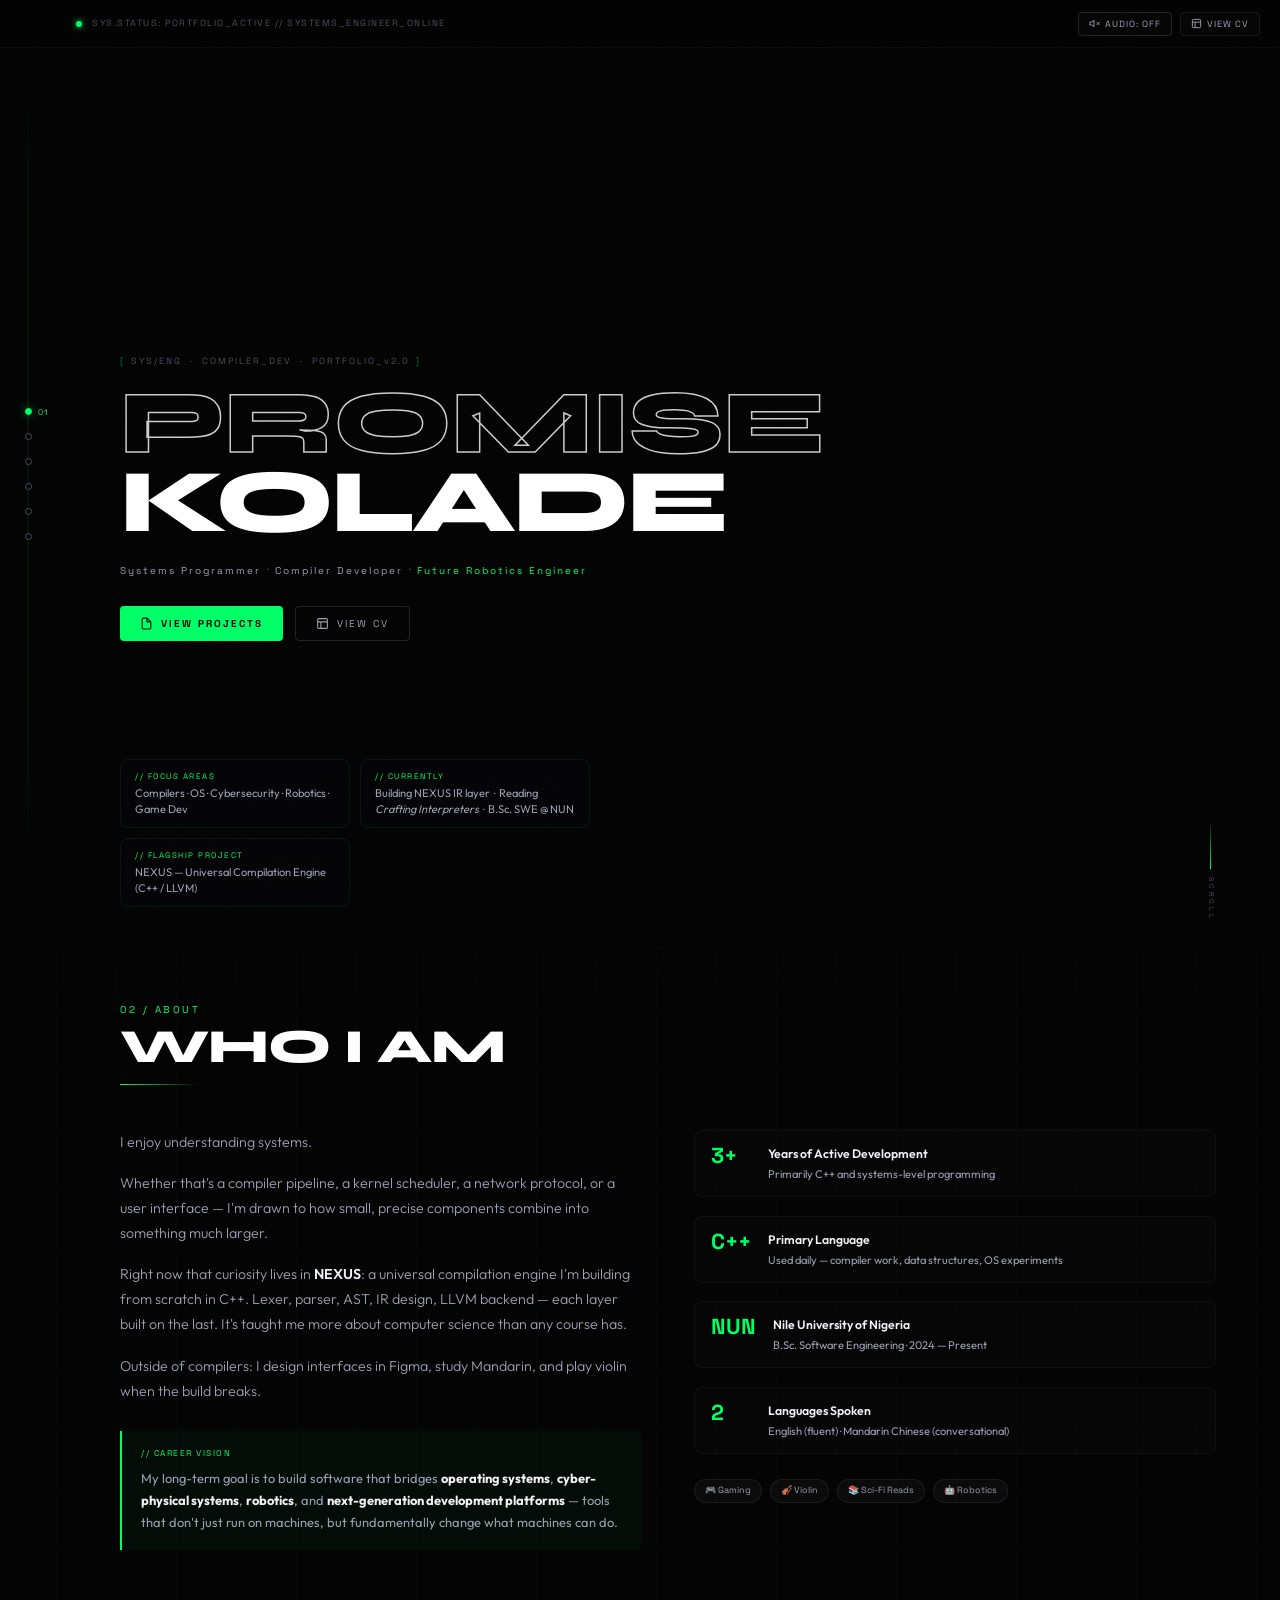
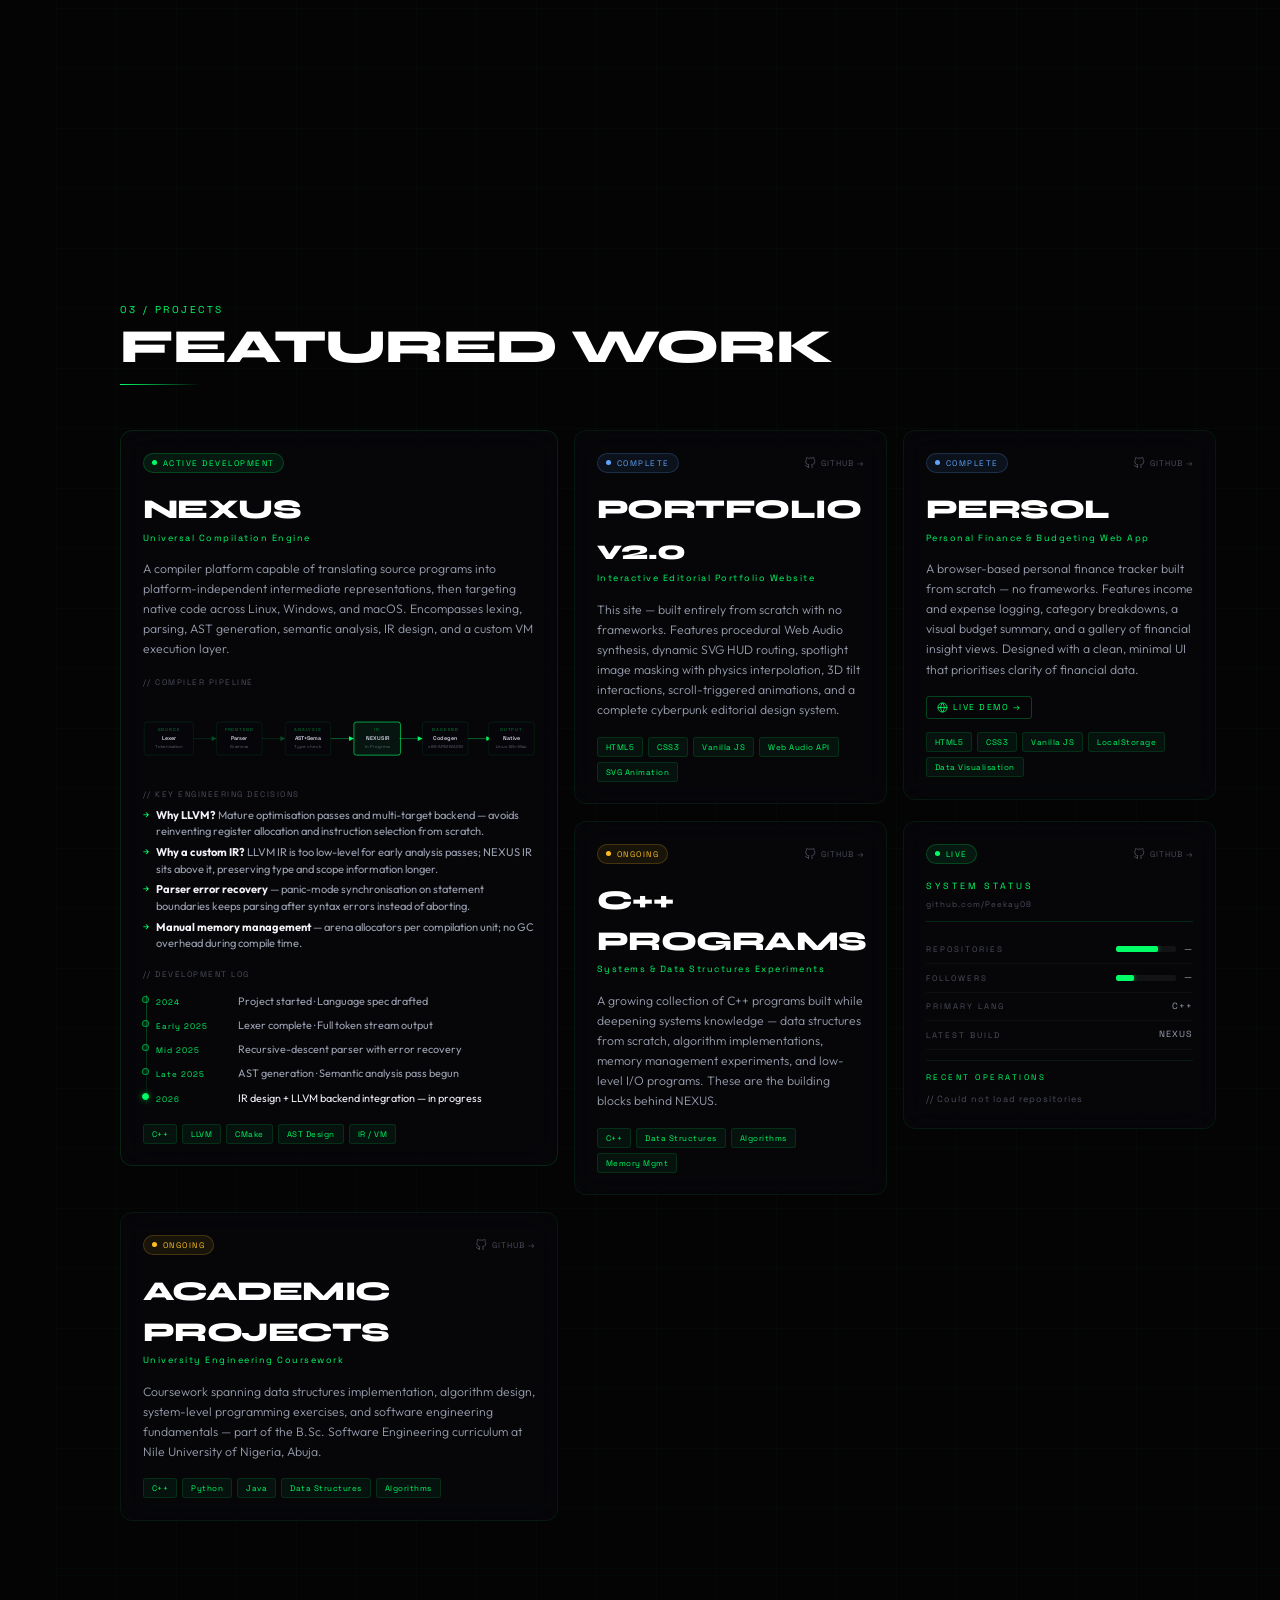
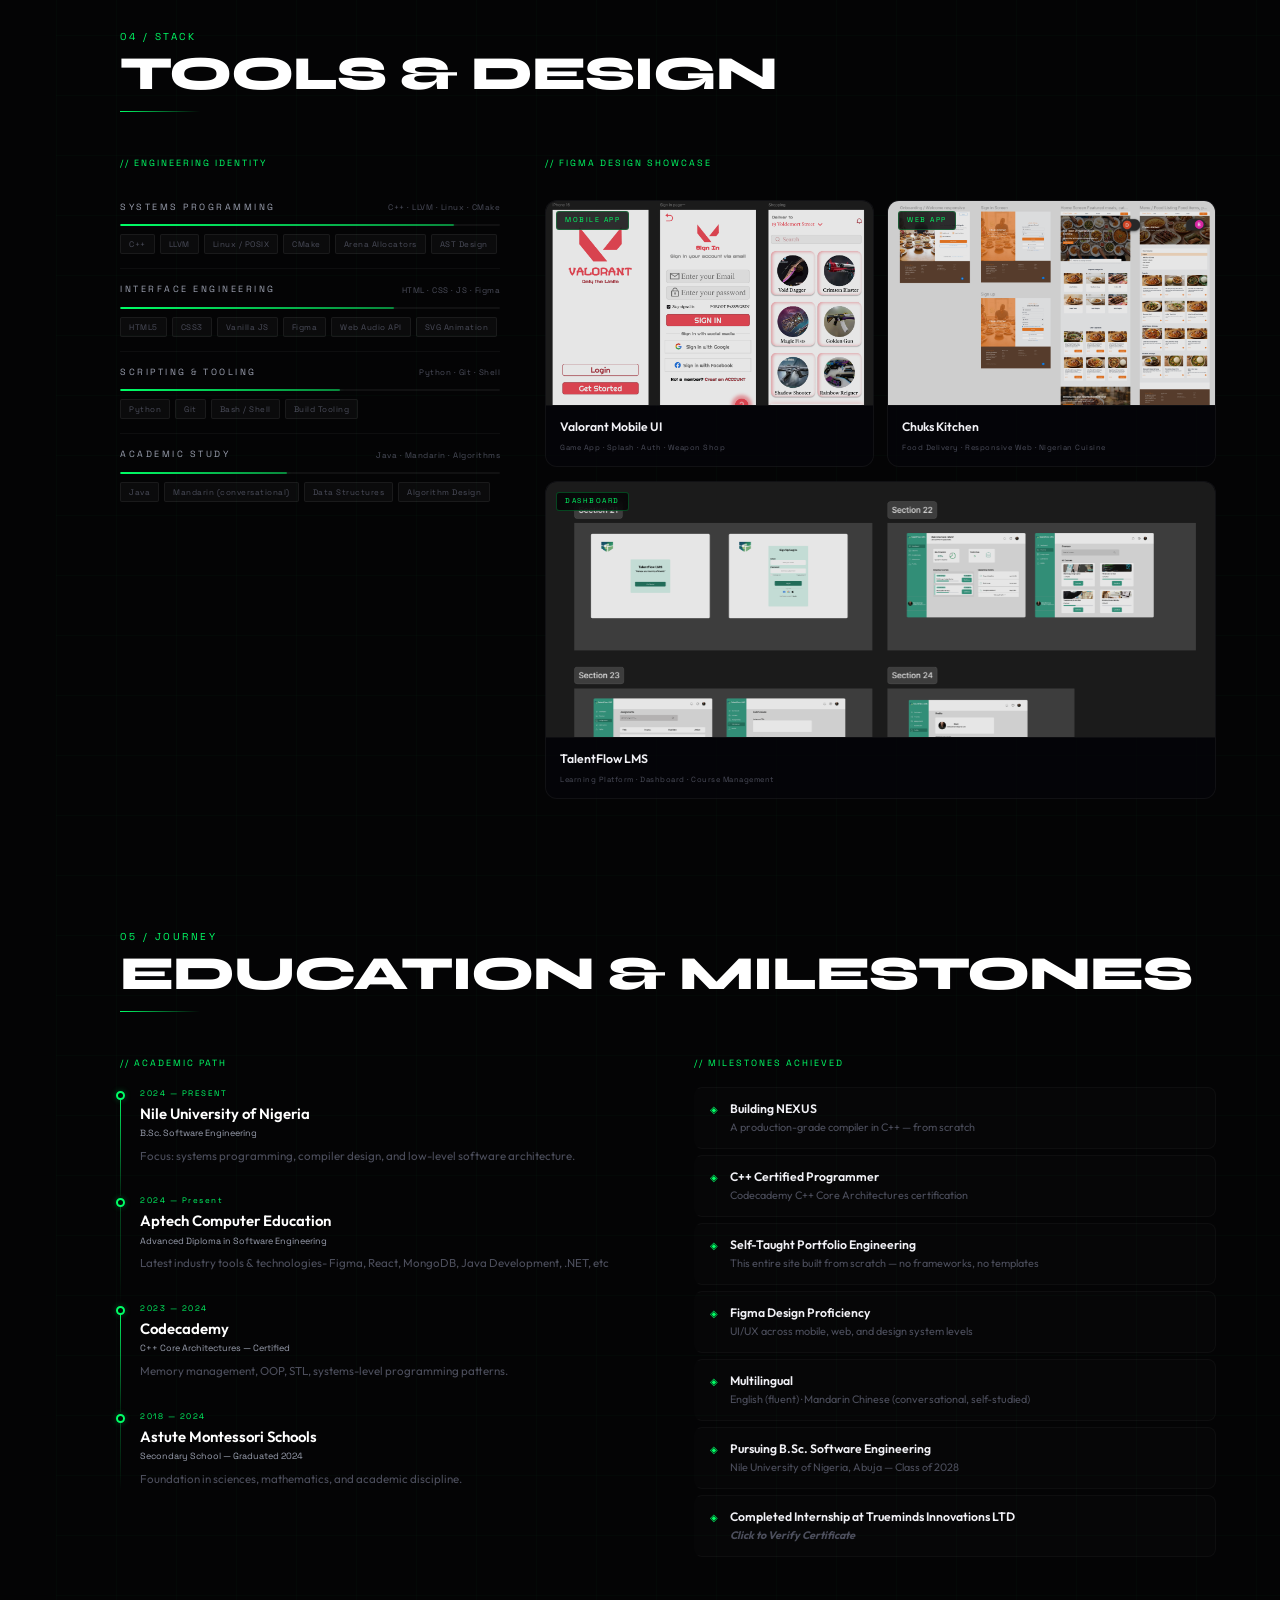
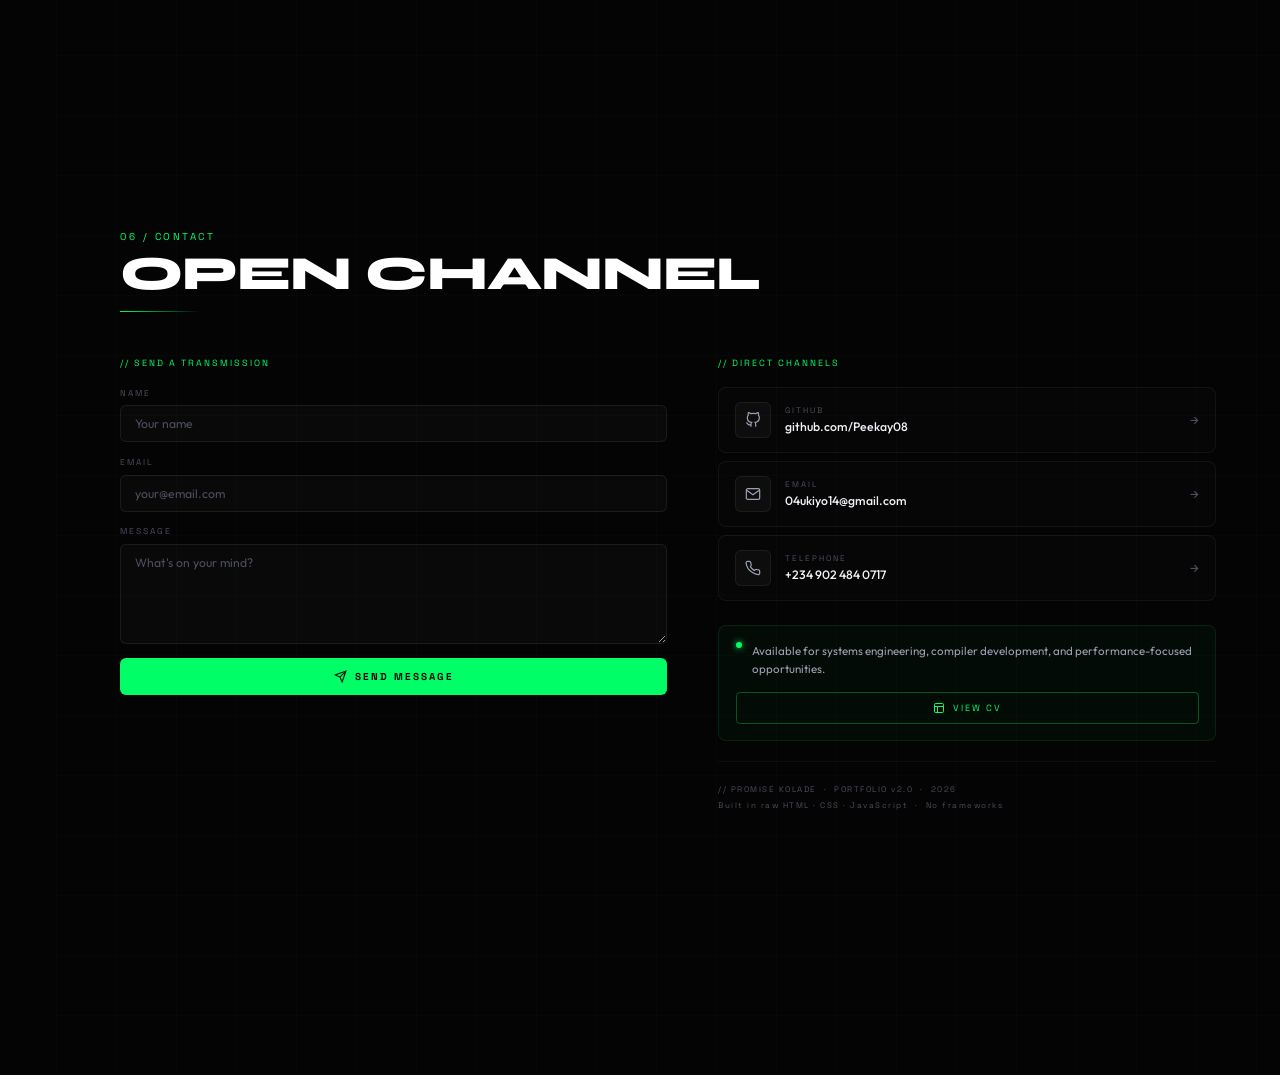
==== commit 60d3f330: "feat: add interactive CV overlay, skill categories animations, button ripples, and print support" ====
--- a/index.html
+++ b/index.html
@@ -14,6 +14,24 @@
 </head>
 
 <body>
+
+  <!-- ═══ BOOT SCREEN ═══ -->
+  <div id="boot-screen" role="status" aria-live="polite" aria-label="Loading portfolio">
+    <div class="boot-logo" id="boot-logo">PROMISE<span>.</span></div>
+    <div class="boot-lines" id="boot-lines">
+      <div class="boot-line" id="bl-0"><span class="boot-line-prefix">▸</span><span class="boot-line-text">INITIALIZING PROFILE...</span></div>
+      <div class="boot-line" id="bl-1"><span class="boot-line-prefix">▸</span><span class="boot-line-text">Loading Experience...</span></div>
+      <div class="boot-line" id="bl-2"><span class="boot-line-prefix">▸</span><span class="boot-line-text">Loading Projects...</span></div>
+      <div class="boot-line" id="bl-3"><span class="boot-line-prefix">▸</span><span class="boot-line-text">Scanning GitHub...</span></div>
+      <div class="boot-line" id="bl-4"><span class="boot-line-prefix">▸</span><span class="boot-line-text">Synchronizing Timeline...</span></div>
+      <div class="boot-line" id="bl-5"><span class="boot-line-prefix">✓</span><span class="boot-line-text">System Ready.<span class="boot-cursor"></span></span></div>
+    </div>
+    <div class="boot-progress"><div class="boot-progress-fill" id="boot-progress-fill"></div></div>
+  </div>
+
+  <!-- ═══ CUSTOM CURSOR ═══ -->
+  <div id="cursor-ring" aria-hidden="true"></div>
+  <div id="cursor-dot" aria-hidden="true"></div>
 
   <!-- Film Grain Noise -->
   <svg class="noise-svg" style="display:none;">
@@ -46,13 +64,13 @@
         </svg>
         <span class="hud-btn-text">AUDIO: OFF</span>
       </button>
-      <button onclick="window.print()" class="hud-btn print-btn" aria-label="Download PDF Resume">
+      <button id="header-view-cv-btn" class="hud-btn print-btn" aria-label="View Interactive CV">
         <svg viewBox="0 0 24 24" fill="none" stroke="currentColor" stroke-width="2" class="print-icon">
-          <polyline points="6 9 6 2 18 2 18 9"></polyline>
-          <path d="M6 18H4a2 2 0 0 1-2-2v-5a2 2 0 0 1 2-2h16a2 2 0 0 1 2 2v5a2 2 0 0 1-2 2h-2"></path>
-          <rect x="6" y="14" width="12" height="8"></rect>
+          <rect x="3" y="3" width="18" height="18" rx="2"></rect>
+          <line x1="3" y1="9" x2="21" y2="9"></line>
+          <line x1="9" y1="21" x2="9" y2="9"></line>
         </svg>
-        <span>PDF RECORD</span>
+        <span>VIEW CV</span>
       </button>
     </div>
   </header>
@@ -127,13 +145,13 @@
             </svg>
             VIEW PROJECTS
           </a>
-          <button onclick="window.print()" class="cta-secondary" id="hero-download-cta">
+          <button class="cta-secondary" id="hero-view-cv-btn">
             <svg viewBox="0 0 24 24" fill="none" stroke="currentColor" stroke-width="2" aria-hidden="true">
-              <path d="M21 15v4a2 2 0 0 1-2 2H5a2 2 0 0 1-2-2v-4"></path>
-              <polyline points="7 10 12 15 17 10"></polyline>
-              <line x1="12" y1="15" x2="12" y2="3"></line>
+              <rect x="3" y="3" width="18" height="18" rx="2"></rect>
+              <line x1="3" y1="9" x2="21" y2="9"></line>
+              <line x1="9" y1="21" x2="9" y2="9"></line>
             </svg>
-            DOWNLOAD CV
+            VIEW CV
           </button>
         </div>
       </div><!-- /hero-content -->
@@ -185,14 +203,17 @@
         <div class="about-grid">
           <!-- Bio -->
           <div class="about-bio" data-animate>
-            <p class="bio-text">
-              I'm <strong>Promise Kolade</strong>, a second-year Software Engineering student at Nile University of Nigeria. My passion lives in systems programming — the low-level layer where software meets hardware, where every byte matters and performance is law.
+            <p class="bio-text" data-animate>
+              I enjoy understanding systems.
             </p>
-            <p class="bio-text">
-              I'm currently building <strong>NEXUS</strong>, a universal compilation engine that translates source programs into platform-independent intermediate representations and produces native applications across multiple operating systems. It's my most ambitious project and deepest learning ground.
+            <p class="bio-text" data-animate>
+              Whether that's a compiler pipeline, a kernel scheduler, a network protocol, or a user interface — I'm drawn to how small, precise components combine into something much larger.
             </p>
-            <p class="bio-text">
-              Beyond compilers, I'm equally drawn to <strong>cybersecurity</strong>, <strong>robotics</strong>, and <strong>game development</strong> — fields converging at systems-level software and physical-world impact. I also design interfaces in Figma, write in English and conversational Mandarin, and play violin when the code won't compile.
+            <p class="bio-text" data-animate>
+              Right now that curiosity lives in <strong>NEXUS</strong>: a universal compilation engine I'm building from scratch in C++. Lexer, parser, AST, IR design, LLVM backend — each layer built on the last. It's taught me more about computer science than any course has.
+            </p>
+            <p class="bio-text" data-animate>
+              Outside of compilers: I design interfaces in Figma, study Mandarin, and play violin when the build breaks.
             </p>
 
             <div class="career-vision" data-animate>
@@ -269,54 +290,64 @@
       <span class="status-dot"></span>ACTIVE DEVELOPMENT
     </div>
   </div>
- 
+
   <h3 class="project-name">NEXUS</h3>
   <p class="project-tagline">Universal Compilation Engine</p>
   <p class="project-desc">
     A compiler platform capable of translating source programs into platform-independent intermediate representations, then targeting native code across Linux, Windows, and macOS. Encompasses lexing, parsing, AST generation, semantic analysis, IR design, and a custom VM execution layer.
   </p>
- 
-  <!-- Compiler Pipeline Diagram -->
-  <div class="nexus-pipeline" aria-label="NEXUS compiler pipeline">
+
+  <!-- Animated SVG Compiler Pipeline -->
+  <div aria-label="NEXUS compiler pipeline">
     <span class="challenges-label">// COMPILER PIPELINE</span>
-    <div class="pipeline-stages">
-      <div class="pipeline-stage" data-stage="frontend">
-        <span class="stage-label">SOURCE</span>
-        <span class="stage-name">Lexer</span>
-        <span class="stage-sub">Tokenisation</span>
-      </div>
-      <div class="pipeline-arrow">→</div>
-      <div class="pipeline-stage" data-stage="frontend">
-        <span class="stage-label">FRONTEND</span>
-        <span class="stage-name">Parser</span>
-        <span class="stage-sub">Grammar + recovery</span>
-      </div>
-      <div class="pipeline-arrow">→</div>
-      <div class="pipeline-stage" data-stage="middle">
-        <span class="stage-label">ANALYSIS</span>
-        <span class="stage-name">AST + Sema</span>
-        <span class="stage-sub">Type checking</span>
-      </div>
-      <div class="pipeline-arrow">→</div>
-      <div class="pipeline-stage" data-stage="middle">
-        <span class="stage-label">IR</span>
-        <span class="stage-name">NEXUS IR</span>
-        <span class="stage-sub">Custom + LLVM</span>
-      </div>
-      <div class="pipeline-arrow">→</div>
-      <div class="pipeline-stage" data-stage="backend">
-        <span class="stage-label">BACKEND</span>
-        <span class="stage-name">Codegen</span>
-        <span class="stage-sub">x86 · ARM · WASM</span>
-      </div>
-      <div class="pipeline-arrow">→</div>
-      <div class="pipeline-stage" data-stage="output">
-        <span class="stage-label">OUTPUT</span>
-        <span class="stage-name">Native bin</span>
-        <span class="stage-sub">Linux · Win · macOS</span>
-      </div>
-    </div>
-  </div>
+    <div class="nexus-svg-pipeline-wrap">
+    <svg class="nexus-svg-pipeline" id="nexus-pipeline-svg" viewBox="0 0 640 90" aria-hidden="true">
+      <!-- Connectors (drawn left-to-right on hover) -->
+      <line class="pipeline-connector" id="pc-0" x1="82" y1="45" x2="112" y2="45"/>
+      <line class="pipeline-connector" id="pc-1" x1="194" y1="45" x2="224" y2="45"/>
+      <line class="pipeline-connector" id="pc-2" x1="306" y1="45" x2="336" y2="45"/>
+      <line class="pipeline-connector" id="pc-3" x1="418" y1="45" x2="448" y2="45"/>
+      <line class="pipeline-connector" id="pc-4" x1="530" y1="45" x2="560" y2="45"/>
+      <!-- Arrow heads -->
+      <polygon class="pipeline-arrow-head" id="pa-0" points="112,41 120,45 112,49"/>
+      <polygon class="pipeline-arrow-head" id="pa-1" points="224,41 232,45 224,49"/>
+      <polygon class="pipeline-arrow-head" id="pa-2" points="336,41 344,45 336,49"/>
+      <polygon class="pipeline-arrow-head" id="pa-3" points="448,41 456,45 448,49"/>
+      <polygon class="pipeline-arrow-head" id="pa-4" points="560,41 568,45 560,49"/>
+      <!-- Stage boxes -->
+      <!-- Lexer -->
+      <rect class="pipeline-stage-rect" x="2" y="18" width="80" height="54" rx="4"/>
+      <text class="pipeline-stage-label" x="42" y="32">SOURCE</text>
+      <text class="pipeline-stage-name" x="42" y="47">Lexer</text>
+      <text class="pipeline-stage-sub" x="42" y="60">Tokenisation</text>
+      <!-- Parser -->
+      <rect class="pipeline-stage-rect" x="120" y="18" width="74" height="54" rx="4"/>
+      <text class="pipeline-stage-label" x="157" y="32">FRONTEND</text>
+      <text class="pipeline-stage-name" x="157" y="47">Parser</text>
+      <text class="pipeline-stage-sub" x="157" y="60">Grammar</text>
+      <!-- AST -->
+      <rect class="pipeline-stage-rect" x="232" y="18" width="74" height="54" rx="4"/>
+      <text class="pipeline-stage-label" x="269" y="32">ANALYSIS</text>
+      <text class="pipeline-stage-name" x="269" y="47">AST+Sema</text>
+      <text class="pipeline-stage-sub" x="269" y="60">Type check</text>
+      <!-- IR (active) -->
+      <rect class="pipeline-active-glow" x="343" y="15" width="78" height="60" rx="5"/>
+      <rect class="pipeline-stage-rect active" x="344" y="18" width="76" height="54" rx="4"/>
+      <text class="pipeline-stage-label" x="382" y="32">IR</text>
+      <text class="pipeline-stage-name" x="382" y="47">NEXUS IR</text>
+      <text class="pipeline-stage-sub" x="382" y="60">In Progress</text>
+      <!-- Codegen -->
+      <rect class="pipeline-stage-rect" x="456" y="18" width="74" height="54" rx="4"/>
+      <text class="pipeline-stage-label" x="493" y="32">BACKEND</text>
+      <text class="pipeline-stage-name" x="493" y="47">Codegen</text>
+      <text class="pipeline-stage-sub" x="493" y="60">x86·ARM·WASM</text>
+      <!-- Native -->
+      <rect class="pipeline-stage-rect" x="564" y="18" width="74" height="54" rx="4"/>
+      <text class="pipeline-stage-label" x="601" y="32">OUTPUT</text>
+      <text class="pipeline-stage-name" x="601" y="47">Native</text>
+      <text class="pipeline-stage-sub" x="601" y="60">Linux·Win·Mac</text>
+    </svg>
+    </div><!-- /nexus-svg-pipeline-wrap -->
  
   <!-- Engineering Decisions -->
   <div class="project-challenges nexus-decisions">
@@ -395,6 +426,37 @@
             </div>
           </article>
 
+          <!-- Persol -->
+          <article class="project-card" data-animate id="project-persol">
+            <div class="project-top-row">
+              <div class="project-status status-complete">
+                <span class="status-dot"></span>COMPLETE
+              </div>
+              <a href="https://github.com/Peekay08/Persol" target="_blank" rel="noopener" class="project-gh-link" aria-label="View Persol on GitHub">
+                <svg viewBox="0 0 24 24" fill="none" stroke="currentColor" stroke-width="1.8" aria-hidden="true"><path d="M9 19c-5 1.5-5-2.5-7-3m14 6v-3.87a3.37 3.37 0 0 0-.94-2.61c3.14-.35 6.44-1.54 6.44-7A5.44 5.44 0 0 0 20 4.77 5.07 5.07 0 0 0 19.91 1S18.73.65 16 2.48a13.38 13.38 0 0 0-7 0C6.27.65 5.09 1 5.09 1A5.07 5.07 0 0 0 5 4.77a5.44 5.44 0 0 0-1.5 3.78c0 5.42 3.3 6.61 6.44 7A3.37 3.37 0 0 0 9 18.13V22"></path></svg>
+                GITHUB →
+              </a>
+            </div>
+            <h3 class="project-name">PERSOL</h3>
+            <p class="project-tagline">Personal Finance & Budgeting Web App</p>
+            <p class="project-desc">
+              A browser-based personal finance tracker built from scratch — no frameworks. Features income and expense logging, category breakdowns, a visual budget summary, and a gallery of financial insight views. Designed with a clean, minimal UI that prioritises clarity of financial data.
+            </p>
+            <div class="project-links-row">
+              <a href="https://peekay08.github.io/Persol/" target="_blank" rel="noopener" class="project-live-link">
+                <svg viewBox="0 0 24 24" fill="none" stroke="currentColor" stroke-width="1.8" aria-hidden="true"><circle cx="12" cy="12" r="10"/><path d="M2 12h20M12 2a15.3 15.3 0 0 1 4 10 15.3 15.3 0 0 1-4 10 15.3 15.3 0 0 1-4-10 15.3 15.3 0 0 1 4-10z"/></svg>
+                LIVE DEMO →
+              </a>
+            </div>
+            <div class="project-stack-chips">
+              <span class="stack-chip">HTML5</span>
+              <span class="stack-chip">CSS3</span>
+              <span class="stack-chip">Vanilla JS</span>
+              <span class="stack-chip">LocalStorage</span>
+              <span class="stack-chip">Data Visualisation</span>
+            </div>
+          </article>
+
           <article class="project-card" data-animate id="project-cpp-exercises">
             <div class="project-top-row">
               <div class="project-status status-ongoing">
@@ -418,7 +480,7 @@
             </div>
           </article>
  
-            <!-- GitHub Stats Card -->
+            <!-- GitHub Stats Card — SYSTEM STATUS -->
             <article class="project-card github-stats-card" data-animate id="project-github">
               <div class="project-top-row">
                 <div class="project-status status-active">
@@ -429,34 +491,46 @@
                   GITHUB →
                 </a>
               </div>
-              <h3 class="project-name">GITHUB</h3>
-              <p class="project-tagline">github.com/Peekay08</p>
- 
-              <div class="gh-stats-grid" id="gh-stats-grid">
-                <div class="gh-stat-box">
-                  <span class="gh-stat-num" id="gh-repos">—</span>
-                  <span class="gh-stat-label">Repositories</span>
-                </div>
-                <div class="gh-stat-box">
-                  <span class="gh-stat-num" id="gh-followers">—</span>
-                  <span class="gh-stat-label">Followers</span>
-                </div>
-                <div class="gh-stat-box">
-                  <span class="gh-stat-num" id="gh-following">—</span>
-                  <span class="gh-stat-label">Following</span>
-              </div>
-          </div>
- 
-            <div class="gh-repos-list" id="gh-repos-list">
-              <span class="challenges-label">// PINNED / RECENT REPOS</span>
-              <div class="gh-repo-items" id="gh-repo-items">
-                <div class="gh-loading">
-                  <span class="pulse-dot"></span>
-                  <span>Fetching repositories…</span>
-                </div>
-              </div>
-            </div>
-          </article>
+
+              <div class="gh-system-status">
+                <div class="gh-sys-header">
+                  <span class="gh-sys-title">SYSTEM STATUS</span>
+                  <span class="gh-sys-url">github.com/Peekay08</span>
+                </div>
+
+                <div class="gh-sys-row">
+                  <span class="gh-sys-label">REPOSITORIES</span>
+                  <div class="gh-sys-value">
+                    <div class="gh-sys-bar"><div class="gh-sys-bar-fill" style="--bar-w:70%"></div></div>
+                    <span id="gh-repos">—</span>
+                  </div>
+                </div>
+                <div class="gh-sys-row">
+                  <span class="gh-sys-label">FOLLOWERS</span>
+                  <div class="gh-sys-value">
+                    <div class="gh-sys-bar"><div class="gh-sys-bar-fill" style="--bar-w:30%"></div></div>
+                    <span id="gh-followers">—</span>
+                  </div>
+                </div>
+                <div class="gh-sys-row">
+                  <span class="gh-sys-label">PRIMARY LANG</span>
+                  <div class="gh-sys-value">C++</div>
+                </div>
+                <div class="gh-sys-row">
+                  <span class="gh-sys-label">LATEST BUILD</span>
+                  <div class="gh-sys-value">NEXUS</div>
+                </div>
+
+                <div class="gh-sys-divider"></div>
+                <span class="gh-sys-ops-title">RECENT OPERATIONS</span>
+                <div id="gh-repo-items">
+                  <div class="gh-loading">
+                    <span class="pulse-dot"></span>
+                    <span style="font-family:var(--font-mono);font-size:9px;color:var(--color-text-dim);margin-left:6px">Fetching repositories…</span>
+                  </div>
+                </div>
+              </div>
+            </article>
 
           <!-- Academic -->
           <article class="project-card" data-animate id="project-academic">
@@ -502,65 +576,65 @@
 
         <div class="stack-layout">
 
-          <!-- Engineering Skills -->
+          <!-- Engineering Skills — Identity Categories -->
           <div class="tech-skills-block" data-animate>
-            <span class="block-label">// ENGINEERING STACK</span>
-            <div class="skills-list">
-              <div class="skill-row" id="skill-cpp">
-                <div class="skill-left">
-                  <svg viewBox="0 0 24 24" fill="none" stroke="currentColor" class="skill-icon" aria-hidden="true"><path stroke-linecap="round" stroke-linejoin="round" stroke-width="1.5" d="M12 2L2 7l10 5 10-5-10-5zM2 17l10 5 10-5M2 12l10 5 10-5"></path></svg>
-                  <span class="skill-name">C++</span>
-                </div>
-                <span class="skill-desc">Primary language · 3+ years · Daily driver for NEXUS</span>
-              </div>
-              <div class="skill-row" id="skill-llvm">
-                <div class="skill-left">
-                  <svg viewBox="0 0 24 24" fill="none" stroke="currentColor" class="skill-icon" aria-hidden="true"><circle cx="12" cy="12" r="3"></circle><path stroke-linecap="round" stroke-linejoin="round" stroke-width="1.5" d="M12 2v4M12 18v4M4.93 4.93l2.83 2.83M16.24 16.24l2.83 2.83M2 12h4M18 12h4M4.93 19.07l2.83-2.83M16.24 7.76l2.83-2.83"></path></svg>
-                  <span class="skill-name">LLVM</span>
-                </div>
-                <span class="skill-desc">Compiler infrastructure · Active in NEXUS development</span>
-              </div>
-              <div class="skill-row" id="skill-python">
-                <div class="skill-left">
-                  <svg viewBox="0 0 24 24" fill="none" stroke="currentColor" class="skill-icon" aria-hidden="true"><path stroke-linecap="round" stroke-linejoin="round" stroke-width="1.5" d="M4.5 12h15m0 0l-6.75-6.75M19.5 12l-6.75 6.75"></path></svg>
-                  <span class="skill-name">Python</span>
-                </div>
-                <span class="skill-desc">Scripting · Automation · Build tooling</span>
-              </div>
-              <div class="skill-row" id="skill-java">
-                <div class="skill-left">
-                  <svg viewBox="0 0 24 24" fill="none" stroke="currentColor" class="skill-icon" aria-hidden="true"><path stroke-linecap="round" stroke-linejoin="round" stroke-width="1.5" d="M16.5 10.5V6.75a4.5 4.5 0 10-9 0v3.75m-.75 11.25h10.5a2.25 2.25 0 002.25-2.25v-6.75a2.25 2.25 0 00-2.25-2.25H6.75a2.25 2.25 0 00-2.25 2.25v6.75a2.25 2.25 0 002.25 2.25z"></path></svg>
-                  <span class="skill-name">Java</span>
-                </div>
-                <span class="skill-desc">Academic coursework · JVM architecture studies</span>
-              </div>
-              <div class="skill-row" id="skill-git">
-                <div class="skill-left">
-                  <svg viewBox="0 0 24 24" fill="none" stroke="currentColor" class="skill-icon" aria-hidden="true"><circle cx="18" cy="18" r="3"></circle><circle cx="6" cy="6" r="3"></circle><circle cx="6" cy="18" r="3"></circle><path stroke-linecap="round" stroke-linejoin="round" stroke-width="1.5" d="M6 9v6M9 6h6a3 3 0 0 1 3 3v3"></path></svg>
-                  <span class="skill-name">Git</span>
-                </div>
-                <span class="skill-desc">Advanced workflows · Version control · Branching strategies</span>
-              </div>
-              <div class="skill-row" id="skill-linux">
-                <div class="skill-left">
-                  <svg viewBox="0 0 24 24" fill="none" stroke="currentColor" class="skill-icon" aria-hidden="true"><rect x="3" y="3" width="18" height="18" rx="2" stroke-width="1.5"></rect><path stroke-linecap="round" stroke-width="1.5" d="M21 12H3M12 3v18"></path></svg>
-                  <span class="skill-name">Linux</span>
-                </div>
-                <span class="skill-desc">POSIX · Kernel concepts · Primary dev environment</span>
-              </div>
-              <div class="skill-row" id="skill-figma">
-                <div class="skill-left">
-                  <svg viewBox="0 0 24 24" fill="none" stroke="currentColor" class="skill-icon" aria-hidden="true"><rect x="2" y="3" width="20" height="14" rx="2" stroke-width="1.5"></rect><path d="M8 21h8M12 17v4" stroke-linecap="round" stroke-width="1.5"></path></svg>
-                  <span class="skill-name">Figma</span>
-                </div>
-                <span class="skill-desc">UI/UX design · Interface systems · Component libraries</span>
-              </div>
-              <div class="skill-row" id="skill-mandarin">
-                <div class="skill-left">
-                  <svg viewBox="0 0 24 24" fill="none" stroke="currentColor" class="skill-icon" aria-hidden="true"><path stroke-linecap="round" stroke-linejoin="round" stroke-width="1.5" d="M3 5h12M9 3v2m1.048 9.5A18.022 18.022 0 016.412 9m6.088 9h7M11 21l5-10 5 10M12.751 5C11.783 10.77 8.07 15.61 3 18.129"></path></svg>
-                  <span class="skill-name">Mandarin</span>
-                </div>
-                <span class="skill-desc">Conversational · Active self-study</span>
+            <span class="block-label">// ENGINEERING IDENTITY</span>
+            <div class="skill-categories" id="skill-categories">
+              <div class="skill-category" data-assemble="skill-cat" style="--bar-width:88%">
+                <div class="skill-cat-header">
+                  <span class="skill-cat-name">Systems Programming</span>
+                  <span class="skill-cat-tech">C++  ·  LLVM  ·  Linux  ·  CMake</span>
+                </div>
+                <div class="skill-cat-bar-wrap"><div class="skill-cat-bar-fill"></div></div>
+                <div class="skill-cat-badges">
+                  <span class="skill-badge">C++</span>
+                  <span class="skill-badge">LLVM</span>
+                  <span class="skill-badge">Linux / POSIX</span>
+                  <span class="skill-badge">CMake</span>
+                  <span class="skill-badge">Arena Allocators</span>
+                  <span class="skill-badge">AST Design</span>
+                </div>
+              </div>
+              <div class="skill-category" data-assemble="skill-cat" style="--bar-width:72%">
+                <div class="skill-cat-header">
+                  <span class="skill-cat-name">Interface Engineering</span>
+                  <span class="skill-cat-tech">HTML  ·  CSS  ·  JS  ·  Figma</span>
+                </div>
+                <div class="skill-cat-bar-wrap"><div class="skill-cat-bar-fill"></div></div>
+                <div class="skill-cat-badges">
+                  <span class="skill-badge">HTML5</span>
+                  <span class="skill-badge">CSS3</span>
+                  <span class="skill-badge">Vanilla JS</span>
+                  <span class="skill-badge">Figma</span>
+                  <span class="skill-badge">Web Audio API</span>
+                  <span class="skill-badge">SVG Animation</span>
+                </div>
+              </div>
+              <div class="skill-category" data-assemble="skill-cat" style="--bar-width:58%">
+                <div class="skill-cat-header">
+                  <span class="skill-cat-name">Scripting &amp; Tooling</span>
+                  <span class="skill-cat-tech">Python  ·  Git  ·  Shell</span>
+                </div>
+                <div class="skill-cat-bar-wrap"><div class="skill-cat-bar-fill"></div></div>
+                <div class="skill-cat-badges">
+                  <span class="skill-badge">Python</span>
+                  <span class="skill-badge">Git</span>
+                  <span class="skill-badge">Bash / Shell</span>
+                  <span class="skill-badge">Build Tooling</span>
+                </div>
+              </div>
+              <div class="skill-category" data-assemble="skill-cat" style="--bar-width:44%">
+                <div class="skill-cat-header">
+                  <span class="skill-cat-name">Academic Study</span>
+                  <span class="skill-cat-tech">Java  ·  Mandarin  ·  Algorithms</span>
+                </div>
+                <div class="skill-cat-bar-wrap"><div class="skill-cat-bar-fill"></div></div>
+                <div class="skill-cat-badges">
+                  <span class="skill-badge">Java</span>
+                  <span class="skill-badge">Mandarin (conversational)</span>
+                  <span class="skill-badge">Data Structures</span>
+                  <span class="skill-badge">Algorithm Design</span>
+                </div>
               </div>
             </div>
           </div><!-- /tech-skills-block -->
@@ -888,13 +962,13 @@
                 <span class="pulse-dot"></span>
                 <span class="avail-text">Available for systems engineering, compiler development, and performance-focused opportunities.</span>
               </div>
-              <button onclick="window.print()" class="download-cv-btn" id="contact-download-cv">
+              <button class="download-cv-btn" id="contact-view-cv-btn">
                 <svg viewBox="0 0 24 24" fill="none" stroke="currentColor" stroke-width="2" aria-hidden="true">
-                  <path d="M21 15v4a2 2 0 0 1-2 2H5a2 2 0 0 1-2-2v-4"></path>
-                  <polyline points="7 10 12 15 17 10"></polyline>
-                  <line x1="12" y1="15" x2="12" y2="3"></line>
+                  <rect x="3" y="3" width="18" height="18" rx="2"></rect>
+                  <line x1="3" y1="9" x2="21" y2="9"></line>
+                  <line x1="9" y1="21" x2="9" y2="9"></line>
                 </svg>
-                DOWNLOAD CV
+                VIEW CV
               </button>
             </div>
 
@@ -910,6 +984,95 @@
 
   </main><!-- /scroll-main -->
 
+  <!-- ═══ INTERACTIVE CV OVERLAY ═══ -->
+  <div id="cv-overlay" role="dialog" aria-modal="true" aria-label="Interactive CV" aria-hidden="true">
+    <div class="cv-backdrop" id="cv-backdrop"></div>
+    <div class="cv-panel">
+      <div class="cv-top-bar">
+        <div>
+          <div class="cv-name">PROMISE KOLADE</div>
+          <div class="cv-sub">SYSTEMS PROGRAMMER  ·  COMPILER DEVELOPER  ·  2026</div>
+        </div>
+        <button class="cv-close-btn" id="cv-close-btn" aria-label="Close CV">✕ CLOSE</button>
+      </div>
+
+      <div class="cv-section" id="cvs-edu">
+        <div class="cv-section-title">EDUCATION</div>
+        <div class="cv-entry">
+          <div class="cv-entry-title">Nile University of Nigeria</div>
+          <div class="cv-entry-sub">B.Sc. Software Engineering  ·  2024 — 2028  ·  Abuja, Nigeria</div>
+        </div>
+        <div class="cv-entry">
+          <div class="cv-entry-title">Aptech Computer Education</div>
+          <div class="cv-entry-sub">Advanced Diploma in Software Engineering  ·  2024 — Present</div>
+        </div>
+        <div class="cv-entry">
+          <div class="cv-entry-title">Codecademy</div>
+          <div class="cv-entry-sub">C++ Core Architectures — Certified  ·  2023 — 2024</div>
+        </div>
+      </div>
+
+      <div class="cv-section" id="cvs-exp">
+        <div class="cv-section-title">EXPERIENCE</div>
+        <div class="cv-entry">
+          <div class="cv-entry-title">Trueminds Innovations Ltd — Design Intern</div>
+          <div class="cv-entry-sub">UI/UX Design  ·  Figma  ·  Certificate verified at truemindsltd.com</div>
+        </div>
+      </div>
+
+      <div class="cv-section" id="cvs-proj">
+        <div class="cv-section-title">PROJECTS</div>
+        <div class="cv-entry">
+          <div class="cv-entry-title">NEXUS — Universal Compilation Engine</div>
+          <div class="cv-entry-sub">C++  ·  LLVM  ·  CMake  ·  Active development since 2024</div>
+        </div>
+        <div class="cv-entry">
+          <div class="cv-entry-title">Portfolio v2.0 — Interactive Editorial Site</div>
+          <div class="cv-entry-sub">HTML  ·  CSS  ·  Vanilla JS  ·  Web Audio API  ·  SVG Animation</div>
+        </div>
+        <div class="cv-entry">
+          <div class="cv-entry-title">Figma Design Work</div>
+          <div class="cv-entry-sub">Valorant Mobile UI  ·  Chuks Kitchen Food Delivery  ·  TalentFlow LMS</div>
+        </div>
+      </div>
+
+      <div class="cv-section" id="cvs-stack">
+        <div class="cv-section-title">TECHNICAL STACK</div>
+        <div class="cv-tech-row">
+          <span class="cv-tech-chip">C++</span>
+          <span class="cv-tech-chip">LLVM</span>
+          <span class="cv-tech-chip">Python</span>
+          <span class="cv-tech-chip">Java</span>
+          <span class="cv-tech-chip">Git</span>
+          <span class="cv-tech-chip">Linux / POSIX</span>
+          <span class="cv-tech-chip">HTML5</span>
+          <span class="cv-tech-chip">CSS3</span>
+          <span class="cv-tech-chip">JavaScript</span>
+          <span class="cv-tech-chip">Figma</span>
+          <span class="cv-tech-chip">CMake</span>
+          <span class="cv-tech-chip">Web Audio API</span>
+        </div>
+      </div>
+
+      <div class="cv-section" id="cvs-contact">
+        <div class="cv-section-title">CONTACT</div>
+        <div class="cv-contact-row">
+          <span class="cv-contact-item"><a href="mailto:04ukiyo14@gmail.com">04ukiyo14@gmail.com</a></span>
+          <span class="cv-contact-item">+234 902 484 0717</span>
+          <span class="cv-contact-item"><a href="https://github.com/Peekay08" target="_blank" rel="noopener">github.com/Peekay08</a></span>
+        </div>
+      </div>
+
+      <div class="cv-actions">
+        <a href="cv.pdf" download="Promise_Kolade_CV.pdf" class="cv-dl-btn">
+          <svg viewBox="0 0 24 24" fill="none" stroke="currentColor" stroke-width="2"><path d="M21 15v4a2 2 0 0 1-2 2H5a2 2 0 0 1-2-2v-4"></path><polyline points="7 10 12 15 17 10"></polyline><line x1="12" y1="15" x2="12" y2="3"></line></svg>
+          DOWNLOAD PDF
+        </a>
+        <button class="cv-close-btn" id="cv-close-btn-2">✕ CLOSE</button>
+      </div>
+    </div>
+  </div>
+
   <script src="script.js"></script>
 </body>
-</html>+</html>
--- a/style.css
+++ b/style.css
@@ -772,6 +772,30 @@
 .project-gh-link svg { width: 12px; height: 12px; }
 .project-gh-link:hover { color: var(--color-accent); }
 
+.project-links-row {
+  display: flex;
+  gap: 10px;
+  margin: 0.6rem 0 1rem;
+}
+.project-live-link {
+  display: inline-flex;
+  align-items: center;
+  gap: 5px;
+  font-family: var(--font-mono);
+  font-size: 8.5px;
+  letter-spacing: 1.5px;
+  color: var(--color-accent);
+  border: 1px solid rgba(0,255,102,0.25);
+  padding: 4px 10px;
+  border-radius: 3px;
+  transition: background 0.2s ease, color 0.2s ease;
+}
+.project-live-link svg { width: 11px; height: 11px; }
+.project-live-link:hover {
+  background: rgba(0,255,102,0.08);
+  border-color: rgba(0,255,102,0.5);
+}
+
 .project-name {
   font-family: var(--font-headline);
   font-size: clamp(1.4rem, 2.2vw, 2rem);
@@ -898,9 +922,6 @@
   line-height: 1.4;
 }
 .skill-row:hover .skill-desc { color: var(--color-text-muted); }
-
-/* Figma block */
-.figma-block { }
 
 .figma-grid {
   display: grid;
@@ -2138,39 +2159,883 @@
   }
 }
 
+/* ═══════════════════════════════════════════════════════════════════════════
+   v3.0 ADDITIONS — EXPERIENCES, NOT FEATURES
+   ═══════════════════════════════════════════════════════════════════════════ */
+
+/* ─── BOOT SCREEN ───────────────────────────────────────────────────────── */
+#boot-screen {
+  position: fixed;
+  inset: 0;
+  z-index: 10000;
+  background: var(--color-bg);
+  display: flex;
+  flex-direction: column;
+  align-items: center;
+  justify-content: center;
+  gap: 0;
+  pointer-events: all;
+}
+#boot-screen.boot-exit {
+  opacity: 0;
+  transition: opacity 0.5s var(--ease-out);
+  pointer-events: none;
+}
+.boot-logo {
+  font-family: var(--font-headline);
+  font-size: clamp(2rem, 5vw, 3.5rem);
+  font-weight: 800;
+  color: #fff;
+  letter-spacing: -2px;
+  margin-bottom: 2.5rem;
+  opacity: 0;
+  transform: translateY(10px);
+  transition: opacity 0.4s ease, transform 0.4s ease;
+}
+.boot-logo span { color: var(--color-accent); }
+.boot-logo.visible { opacity: 1; transform: none; }
+
+.boot-lines {
+  font-family: var(--font-mono);
+  font-size: clamp(9px, 1.2vw, 12px);
+  letter-spacing: 2px;
+  color: var(--color-text-dim);
+  width: clamp(240px, 40vw, 420px);
+  display: flex;
+  flex-direction: column;
+  gap: 10px;
+}
+.boot-line {
+  display: flex;
+  align-items: center;
+  gap: 10px;
+  opacity: 0;
+  transform: translateX(-8px);
+  transition: opacity 0.3s ease, transform 0.3s ease;
+}
+.boot-line.visible { opacity: 1; transform: none; }
+.boot-line-prefix { color: var(--color-accent); flex-shrink: 0; }
+.boot-line-text { color: var(--color-text-dim); }
+.boot-line.done .boot-line-text { color: var(--color-text-muted); }
+.boot-line.done .boot-line-prefix { color: var(--color-text-dim); }
+.boot-cursor {
+  display: inline-block;
+  width: 6px; height: 11px;
+  background: var(--color-accent);
+  margin-left: 2px;
+  vertical-align: middle;
+  animation: bootBlink 0.7s step-end infinite;
+}
+@keyframes bootBlink { 50% { opacity: 0; } }
+.boot-progress {
+  margin-top: 2rem;
+  width: clamp(240px, 40vw, 420px);
+  height: 1px;
+  background: rgba(255,255,255,0.05);
+  border-radius: 1px;
+  overflow: hidden;
+}
+.boot-progress-fill {
+  height: 100%;
+  background: var(--color-accent);
+  width: 0%;
+  transition: width 0.4s var(--ease-out);
+  box-shadow: 0 0 8px var(--color-accent);
+}
+
+/* ─── CUSTOM CURSOR ─────────────────────────────────────────────────────── */
+@media (pointer: fine) {
+  body { cursor: none; }
+  a, button, [tabindex], [data-hotspot], .skill-row,
+  .figma-card, .project-card, .honest-stat, .ach-item,
+  .contact-link-row, .nav-item { cursor: none; }
+}
+#cursor-ring {
+  position: fixed;
+  top: 0; left: 0;
+  width: 28px; height: 28px;
+  border: 1.5px solid var(--color-accent);
+  border-radius: 50%;
+  pointer-events: none;
+  z-index: 99999;
+  transform: translate(-50%, -50%);
+  transition: width 0.2s var(--ease-out),
+              height 0.2s var(--ease-out),
+              opacity 0.2s ease,
+              background 0.2s ease,
+              border-color 0.2s ease;
+  opacity: 0;
+  mix-blend-mode: normal;
+}
+#cursor-ring.cursor-active { opacity: 0.7; }
+#cursor-ring.cursor-hover {
+  width: 44px; height: 44px;
+  background: rgba(0,255,102,0.06);
+  border-color: rgba(0,255,102,0.6);
+}
+#cursor-ring.cursor-click {
+  width: 18px; height: 18px;
+  background: rgba(0,255,102,0.15);
+  border-color: var(--color-accent);
+  opacity: 1;
+}
+#cursor-dot {
+  position: fixed;
+  top: 0; left: 0;
+  width: 4px; height: 4px;
+  background: var(--color-accent);
+  border-radius: 50%;
+  pointer-events: none;
+  z-index: 100000;
+  transform: translate(-50%, -50%);
+  opacity: 0;
+  transition: opacity 0.2s ease;
+  box-shadow: 0 0 4px var(--color-accent);
+}
+#cursor-dot.cursor-active { opacity: 1; }
+
+/* ─── CARD INERTIA — disable snap transition on leave ───────────────────── */
+.project-card, .figma-card, .honest-stat, .ach-item, .hud-info-card {
+  will-change: transform;
+}
+.card-settling {
+  transition: transform 0.9s cubic-bezier(0.22, 1, 0.36, 1) !important;
+}
+
+/* ─── SKILLS: IDENTITY CATEGORY BARS ────────────────────────────────────── */
+.skill-categories {
+  display: flex;
+  flex-direction: column;
+  gap: 0;
+}
+.skill-category {
+  padding: 14px 0;
+  border-bottom: 1px solid rgba(255,255,255,0.04);
+  transition: background 0.25s ease;
+}
+.skill-category:last-child { border-bottom: none; }
+.skill-category:hover { background: rgba(0,255,102,0.02); }
+.skill-cat-header {
+  display: flex;
+  align-items: center;
+  justify-content: space-between;
+  margin-bottom: 10px;
+}
+.skill-cat-name {
+  font-family: var(--font-mono);
+  font-size: 9px;
+  letter-spacing: 2.5px;
+  color: var(--color-text-muted);
+  text-transform: uppercase;
+}
+.skill-cat-tech {
+  font-family: var(--font-mono);
+  font-size: 8px;
+  letter-spacing: 0.5px;
+  color: var(--color-text-dim);
+}
+.skill-cat-bar-wrap {
+  position: relative;
+  height: 2px;
+  background: rgba(255,255,255,0.05);
+  border-radius: 2px;
+  margin-bottom: 6px;
+  overflow: hidden;
+}
+.skill-cat-bar-fill {
+  position: absolute;
+  top: 0; left: 0;
+  height: 100%;
+  background: linear-gradient(90deg, var(--color-accent), rgba(0,255,102,0.5));
+  border-radius: 2px;
+  width: 0%;
+  transition: width 1.1s cubic-bezier(0.22, 1, 0.36, 1);
+  box-shadow: 0 0 6px rgba(0,255,102,0.4);
+}
+.skill-category.in-view .skill-cat-bar-fill {
+  width: var(--bar-width, 50%);
+}
+.skill-cat-badges {
+  display: flex;
+  flex-wrap: wrap;
+  gap: 5px;
+  margin-top: 8px;
+  opacity: 0;
+  transform: translateY(4px);
+  transition: opacity 0.4s ease 0.8s, transform 0.4s ease 0.8s;
+}
+.skill-category.in-view .skill-cat-badges {
+  opacity: 1;
+  transform: none;
+}
+.skill-badge {
+  font-family: var(--font-mono);
+  font-size: 8px;
+  letter-spacing: 0.5px;
+  color: var(--color-text-dim);
+  background: rgba(255,255,255,0.03);
+  border: 1px solid rgba(255,255,255,0.06);
+  padding: 3px 8px;
+  border-radius: 2px;
+  transition: color 0.2s ease, border-color 0.2s ease;
+}
+.skill-category:hover .skill-badge {
+  color: var(--color-text-muted);
+  border-color: rgba(0,255,102,0.15);
+}
+
+/* ─── GITHUB SYSTEM STATUS ──────────────────────────────────────────────── */
+.gh-system-status {
+  font-family: var(--font-mono);
+  font-size: 10px;
+  letter-spacing: 1px;
+}
+.gh-sys-header {
+  border-bottom: 1px solid rgba(0,255,102,0.15);
+  padding-bottom: 10px;
+  margin-bottom: 14px;
+}
+.gh-sys-title {
+  font-size: 9px;
+  letter-spacing: 3px;
+  color: var(--color-accent);
+  display: block;
+  margin-bottom: 2px;
+}
+.gh-sys-url {
+  font-size: 8px;
+  color: var(--color-text-dim);
+  letter-spacing: 1px;
+}
+.gh-sys-row {
+  display: flex;
+  align-items: center;
+  justify-content: space-between;
+  padding: 7px 0;
+  border-bottom: 1px solid rgba(255,255,255,0.03);
+}
+.gh-sys-row:last-child { border-bottom: none; }
+.gh-sys-label {
+  color: var(--color-text-dim);
+  font-size: 8px;
+  letter-spacing: 2px;
+  min-width: 90px;
+  flex-shrink: 0;
+}
+.gh-sys-value {
+  color: var(--color-text-muted);
+  font-size: 9px;
+  display: flex;
+  align-items: center;
+  gap: 8px;
+}
+.gh-sys-bar {
+  height: 6px;
+  background: rgba(255,255,255,0.05);
+  border-radius: 2px;
+  overflow: hidden;
+  width: 60px;
+  flex-shrink: 0;
+}
+.gh-sys-bar-fill {
+  height: 100%;
+  background: var(--color-accent);
+  border-radius: 2px;
+  width: 0%;
+  transition: width 1s cubic-bezier(0.22, 1, 0.36, 1);
+  box-shadow: 0 0 4px rgba(0,255,102,0.5);
+}
+.project-card.in-view .gh-sys-bar-fill,
+.github-stats-card.in-view .gh-sys-bar-fill { width: var(--bar-w, 50%); }
+.gh-sys-divider {
+  height: 1px;
+  background: rgba(0,255,102,0.08);
+  margin: 10px 0;
+}
+.gh-sys-ops-title {
+  font-size: 8px;
+  letter-spacing: 2.5px;
+  color: var(--color-accent);
+  margin-bottom: 8px;
+  display: block;
+}
+.gh-sys-repo-row {
+  display: flex;
+  align-items: center;
+  gap: 8px;
+  padding: 5px 0;
+  border-bottom: 1px solid rgba(255,255,255,0.025);
+  font-size: 8.5px;
+  color: var(--color-text-dim);
+  transition: color 0.2s ease;
+  cursor: pointer;
+}
+.gh-sys-repo-row:hover { color: var(--color-text-muted); }
+.gh-sys-repo-row:last-child { border-bottom: none; }
+.gh-sys-prompt { color: var(--color-accent); flex-shrink: 0; }
+.gh-sys-repo-name {
+  flex: 1;
+  color: var(--color-text-muted);
+  font-size: 9px;
+}
+.gh-sys-repo-lang {
+  color: var(--color-text-dim);
+  font-size: 8px;
+}
+.gh-sys-repo-date {
+  color: var(--color-text-dim);
+  font-size: 8px;
+  flex-shrink: 0;
+}
+/* Scanline overlay on github card */
+.github-stats-card::after {
+  content: '';
+  position: absolute;
+  inset: 0;
+  background: repeating-linear-gradient(
+    0deg,
+    transparent,
+    transparent 2px,
+    rgba(0,0,0,0.04) 2px,
+    rgba(0,0,0,0.04) 4px
+  );
+  pointer-events: none;
+  border-radius: 12px;
+  z-index: 1;
+}
+.github-stats-card > * { position: relative; z-index: 2; }
+
+/* ─── CV OVERLAY ────────────────────────────────────────────────────────── */
+#cv-overlay {
+  position: fixed;
+  inset: 0;
+  z-index: 5000;
+  display: flex;
+  align-items: flex-end;
+  justify-content: center;
+  opacity: 0;
+  pointer-events: none;
+  transition: opacity 0.3s ease;
+}
+#cv-overlay.cv-open {
+  opacity: 1;
+  pointer-events: all;
+}
+.cv-backdrop {
+  position: absolute;
+  inset: 0;
+  background: rgba(4,4,5,0.85);
+  backdrop-filter: blur(12px);
+  -webkit-backdrop-filter: blur(12px);
+}
+.cv-panel {
+  position: relative;
+  z-index: 1;
+  width: min(900px, 96vw);
+  max-height: 92vh;
+  background: #06060a;
+  border: 1px solid rgba(0,255,102,0.15);
+  border-bottom: none;
+  border-radius: 16px 16px 0 0;
+  padding: 2.4rem;
+  overflow-y: auto;
+  transform: translateY(100%);
+  transition: transform 0.5s var(--ease-out);
+  scrollbar-width: thin;
+  scrollbar-color: rgba(0,255,102,0.2) transparent;
+}
+.cv-panel::-webkit-scrollbar { width: 4px; }
+.cv-panel::-webkit-scrollbar-thumb { background: rgba(0,255,102,0.2); border-radius: 4px; }
+#cv-overlay.cv-open .cv-panel { transform: translateY(0); }
+.cv-top-bar {
+  display: flex;
+  align-items: flex-start;
+  justify-content: space-between;
+  margin-bottom: 2rem;
+  padding-bottom: 1.2rem;
+  border-bottom: 1px solid rgba(0,255,102,0.1);
+}
+.cv-name {
+  font-family: var(--font-headline);
+  font-size: clamp(1.8rem, 3vw, 2.8rem);
+  font-weight: 800;
+  color: #fff;
+  letter-spacing: -1px;
+  line-height: 1;
+  margin-bottom: 4px;
+}
+.cv-sub {
+  font-family: var(--font-mono);
+  font-size: 9px;
+  letter-spacing: 2px;
+  color: var(--color-accent);
+}
+.cv-close-btn {
+  background: rgba(255,255,255,0.04);
+  border: 1px solid rgba(255,255,255,0.08);
+  border-radius: 6px;
+  color: var(--color-text-muted);
+  font-family: var(--font-mono);
+  font-size: 9px;
+  letter-spacing: 1px;
+  padding: 7px 14px;
+  transition: all 0.2s ease;
+  flex-shrink: 0;
+}
+.cv-close-btn:hover {
+  border-color: rgba(255,255,255,0.2);
+  color: #fff;
+}
+.cv-section {
+  margin-bottom: 1.8rem;
+  opacity: 0;
+  transform: translateY(12px);
+  transition: opacity 0.4s ease, transform 0.4s ease;
+}
+.cv-section.cv-visible { opacity: 1; transform: none; }
+.cv-section-title {
+  font-family: var(--font-mono);
+  font-size: 8.5px;
+  letter-spacing: 3px;
+  color: var(--color-accent);
+  margin-bottom: 10px;
+  display: flex;
+  align-items: center;
+  gap: 10px;
+}
+.cv-section-title::after {
+  content: '';
+  flex: 1;
+  height: 1px;
+  background: rgba(0,255,102,0.1);
+}
+.cv-entry {
+  margin-bottom: 1rem;
+}
+.cv-entry-title {
+  font-size: 0.95rem;
+  font-weight: 600;
+  color: var(--color-text-primary);
+  margin-bottom: 2px;
+}
+.cv-entry-sub {
+  font-family: var(--font-mono);
+  font-size: 8.5px;
+  letter-spacing: 1px;
+  color: var(--color-text-dim);
+}
+.cv-tech-row {
+  display: flex;
+  flex-wrap: wrap;
+  gap: 6px;
+}
+.cv-tech-chip {
+  font-family: var(--font-mono);
+  font-size: 8px;
+  color: var(--color-text-muted);
+  background: rgba(255,255,255,0.04);
+  border: 1px solid rgba(255,255,255,0.06);
+  padding: 4px 10px;
+  border-radius: 3px;
+}
+.cv-contact-row {
+  display: flex;
+  flex-wrap: wrap;
+  gap: 12px;
+}
+.cv-contact-item {
+  font-family: var(--font-mono);
+  font-size: 9px;
+  letter-spacing: 0.5px;
+  color: var(--color-text-muted);
+}
+.cv-contact-item a { color: var(--color-accent); }
+.cv-actions {
+  display: flex;
+  gap: 10px;
+  margin-top: 2rem;
+  padding-top: 1.4rem;
+  border-top: 1px solid rgba(255,255,255,0.04);
+}
+.cv-dl-btn {
+  display: inline-flex;
+  align-items: center;
+  gap: 7px;
+  background: var(--color-accent);
+  color: #040405;
+  font-family: var(--font-mono);
+  font-size: 9px;
+  font-weight: 700;
+  letter-spacing: 2px;
+  padding: 9px 18px;
+  border-radius: 4px;
+  transition: all 0.22s ease;
+  border: none;
+  cursor: pointer;
+}
+.cv-dl-btn svg { width: 12px; height: 12px; }
+.cv-dl-btn:hover { background: #fff; transform: translateY(-1px); }
+/* anchor-specific resets */
+a.cv-dl-btn { text-decoration: none; color: #040405; }
+a.cv-dl-btn:hover { color: #040405; }
+
+
+/* ─── BUTTON MICROINTERACTIONS ──────────────────────────────────────────── */
+.cta-primary, .cta-secondary, .form-submit, .download-cv-btn, .cv-dl-btn {
+  position: relative;
+  overflow: hidden;
+}
+/* Light sweep */
+.cta-primary::after, .cta-secondary::after,
+.form-submit::after, .download-cv-btn::after {
+  content: '';
+  position: absolute;
+  top: 0; left: 0;
+  width: 60%;
+  height: 100%;
+  background: linear-gradient(90deg, transparent, rgba(255,255,255,0.12), transparent);
+  transform: translateX(-150%);
+  transition: transform 0.5s ease;
+  pointer-events: none;
+}
+.cta-primary:hover::after, .cta-secondary:hover::after,
+.form-submit:hover::after, .download-cv-btn:hover::after {
+  transform: translateX(260%);
+}
+/* Ripple */
+.btn-ripple {
+  position: absolute;
+  border-radius: 50%;
+  background: rgba(255,255,255,0.18);
+  width: 10px; height: 10px;
+  pointer-events: none;
+  transform: translate(-50%, -50%) scale(0);
+  animation: btnRipple 0.55s var(--ease-out) forwards;
+}
+@keyframes btnRipple {
+  to { transform: translate(-50%, -50%) scale(28); opacity: 0; }
+}
+
+/* ─── NEXUS SVG PIPELINE ────────────────────────────────────────────────── */
+.nexus-svg-pipeline {
+  width: 100%;
+  overflow: visible;
+  margin: 1.2rem 0;
+}
+.pipeline-stage-rect {
+  fill: rgba(6, 6, 10, 0.9);
+  stroke: rgba(0,255,102,0.15);
+  stroke-width: 1;
+  rx: 4;
+  transition: stroke 0.3s ease, fill 0.3s ease;
+}
+.pipeline-stage-rect.active {
+  stroke: var(--color-accent);
+  fill: rgba(0,255,102,0.06);
+}
+.pipeline-stage-label {
+  font-family: 'Space Grotesk', monospace;
+  font-size: 7px;
+  letter-spacing: 1.5px;
+  fill: rgba(0,255,102,0.5);
+  text-anchor: middle;
+  text-transform: uppercase;
+}
+.pipeline-stage-name {
+  font-family: 'Space Grotesk', monospace;
+  font-size: 9px;
+  font-weight: 600;
+  fill: #d0d0e0;
+  text-anchor: middle;
+}
+.pipeline-stage-sub {
+  font-family: 'Space Grotesk', monospace;
+  font-size: 7px;
+  fill: rgba(155,160,176,0.6);
+  text-anchor: middle;
+}
+.pipeline-connector {
+  stroke: rgba(0,255,102,0.2);
+  stroke-width: 1;
+  fill: none;
+  stroke-dasharray: 80;
+  stroke-dashoffset: 80;
+  transition: stroke-dashoffset 0.4s ease, stroke 0.3s ease;
+}
+.pipeline-connector.drawn { stroke-dashoffset: 0; }
+.pipeline-connector.drawn.active { stroke: rgba(0,255,102,0.6); }
+.pipeline-arrow-head {
+  fill: rgba(0,255,102,0.3);
+  transition: fill 0.3s ease, opacity 0.3s ease;
+  opacity: 0;
+}
+.pipeline-arrow-head.visible { opacity: 1; }
+.pipeline-arrow-head.active { fill: var(--color-accent); }
+/* Active stage glow pulse */
+.pipeline-active-glow {
+  fill: rgba(0,255,102,0.08);
+  stroke: var(--color-accent);
+  stroke-width: 1.5;
+  rx: 4;
+  opacity: 0;
+  animation: stageGlow 2s ease-in-out infinite;
+}
+@keyframes stageGlow {
+  0%, 100% { opacity: 0; }
+  50% { opacity: 1; }
+}
+
+/* ─── SCROLL ASSEMBLY — per-section choreography ────────────────────────── */
+/* About bio lines */
+[data-assemble="bio-line"] {
+  opacity: 0;
+  clip-path: inset(0 100% 0 0);
+  transition: opacity 0.5s ease, clip-path 0.7s var(--ease-out);
+}
+[data-assemble="bio-line"].in-view {
+  opacity: 1;
+  clip-path: inset(0 0% 0 0);
+}
+/* Timeline connector draw */
+.edu-connector {
+  transition: height 0.6s var(--ease-out);
+}
+/* Skill row entrance */
+[data-assemble="skill-cat"] {
+  opacity: 0;
+  transform: translateX(-16px);
+  transition: opacity 0.5s ease, transform 0.5s var(--ease-out);
+}
+[data-assemble="skill-cat"].in-view { opacity: 1; transform: none; }
+
 /* ─── 17. RESPONSIVE ─────────────────────────────────────────────────────── */
+
+/* ── Tablet landscape (≤1100px) ─────────────────────────────────────────── */
 @media (max-width: 1100px) {
   .projects-grid { grid-template-columns: 1fr 1fr; }
   .project-featured { grid-column: 1 / -1; }
   .stack-layout { grid-template-columns: 1fr; }
   .figma-grid { grid-template-columns: repeat(3, 1fr); }
-}
-
+
+  /* NEXUS pipeline — shrink viewbox on mid-size screens */
+  .nexus-svg-pipeline { font-size: 90%; }
+}
+
+/* ── Tablet portrait (≤900px) ───────────────────────────────────────────── */
 @media (max-width: 900px) {
-  :root { --nav-w: 44px; }
-  .about-grid { grid-template-columns: 1fr; }
-  .journey-layout { grid-template-columns: 1fr; }
-  .contact-layout { grid-template-columns: 1fr; }
+  :root { --nav-w: 44px; --section-px: clamp(1.5rem, 4vw, 3rem); }
+
+  .about-grid       { grid-template-columns: 1fr; }
+  .journey-layout   { grid-template-columns: 1fr; }
+  .contact-layout   { grid-template-columns: 1fr; }
+  .projects-grid    { grid-template-columns: 1fr; }
+  .hero-hud-cluster { max-width: 90%; flex-direction: column; }
+  .hero-content     { max-width: 90%; }
+
+  /* NEXUS SVG — allow horizontal scroll on smaller tablets */
+  .nexus-svg-pipeline {
+    min-width: 580px;
+  }
+  .nexus-svg-pipeline-wrap {
+    overflow-x: auto;
+    -webkit-overflow-scrolling: touch;
+    padding-bottom: 6px;
+  }
+
+  /* Skills — let tech label wrap */
+  .skill-cat-header { flex-wrap: wrap; gap: 4px; }
+  .skill-cat-tech   { width: 100%; text-align: left; }
+
+  /* GitHub status bar — shrink label min-width */
+  .gh-sys-label { min-width: 70px; font-size: 7.5px; }
+
+  /* CV overlay — fuller width on tablet */
+  .cv-panel { padding: 1.8rem; }
+  .cv-name  { font-size: clamp(1.4rem, 4vw, 2rem); }
+
+  /* Boot screen text */
+  .boot-lines { width: 90vw; max-width: 380px; }
+  .boot-progress { width: 90vw; max-width: 380px; }
+}
+
+/* ── Phone landscape / small tablet (≤768px) ────────────────────────────── */
+@media (max-width: 768px) {
+  /* Hero — stack portrait behind text */
+  .hero-section {
+    display: flex;
+    flex-direction: column;
+    justify-content: flex-start;
+    height: auto;
+    min-height: 100svh;
+    padding-top: var(--header-h);
+  }
+
+  .portrait-container {
+    position: relative;
+    top: auto; left: auto;
+    transform: none;
+    width: 100%;
+    height: 55vw;
+    max-height: 340px;
+    margin: 0 auto;
+    order: -1;
+    pointer-events: none;
+  }
+  .portrait-img { object-position: center 12%; }
+
+  .hero-vignette {
+    background: radial-gradient(ellipse at 50% 80%, transparent 10%, var(--color-bg) 70%);
+  }
+
+  .hero-content {
+    position: relative;
+    z-index: 10;
+    max-width: 100%;
+    padding: 1.2rem 1.5rem 1rem;
+  }
+
+  .main-title {
+    font-size: clamp(2.8rem, 10vw, 4.5rem);
+    letter-spacing: -2px;
+  }
+
+  .hero-hud-cluster {
+    position: relative;
+    bottom: auto; left: auto;
+    padding: 0 1.5rem 2rem;
+    max-width: 100%;
+    flex-direction: row;
+    flex-wrap: wrap;
+    gap: 8px;
+  }
+  .hud-info-card { flex: 1 1 calc(50% - 4px); min-width: 140px; }
+
+  /* Scroll indicator hidden on mobile */
+  .scroll-indicator { display: none; }
+
+  /* Projects grid — single column */
   .projects-grid { grid-template-columns: 1fr; }
-  .hero-hud-cluster { max-width: 90%; flex-direction: column; }
-  .hero-content { max-width: 90%; }
-}
-
+  .project-featured { grid-column: 1; }
+
+  /* Figma grid — 2 columns */
+  .figma-grid { grid-template-columns: 1fr 1fr; }
+
+  /* Stack layout — single column already, ensure gap */
+  .stack-layout { gap: 2.5rem; }
+
+  /* NEXUS pipeline — scroll container */
+  .nexus-svg-pipeline { min-width: 560px; }
+
+  /* Journey */
+  .journey-layout { grid-template-columns: 1fr; gap: 2rem; }
+
+  /* Contact */
+  .contact-layout { grid-template-columns: 1fr; gap: 2rem; }
+
+  /* Header — tighten */
+  .hud-controls { gap: 6px; }
+  .hud-btn      { padding: 5px 8px; font-size: 8px; }
+  .hud-btn-text { display: none; } /* icon only on mobile */
+
+  /* GitHub status */
+  .gh-sys-bar { width: 45px; }
+}
+
+/* ── Phone portrait (≤640px) ────────────────────────────────────────────── */
 @media (max-width: 640px) {
   :root { --nav-w: 0px; }
   .nav-rail { display: none; }
   .hud-header { padding-left: 1rem; }
-  .main-title { font-size: 3.5rem; letter-spacing: -2px; }
+  .hud-code { display: none; }
+
+  .main-title { font-size: clamp(2.4rem, 11vw, 3.5rem); letter-spacing: -2px; }
+  .section-title { font-size: clamp(1.6rem, 7vw, 2.5rem); }
+
+  .hero-content { padding: 1rem 1rem 0.5rem; }
+  .hero-hud-cluster { left: 1rem; padding: 0 1rem 1.5rem; }
+  .hud-info-card { flex: 1 1 100%; }
+
   .figma-grid { grid-template-columns: 1fr 1fr; }
-  .hero-content { padding: 3rem 1.5rem 1.5rem; }
-  .hero-hud-cluster { left: 1.5rem; max-width: calc(100% - 3rem); }
-  .hud-code { display: none; }
+  #figma-card-3 { grid-column: 1 / -1; }
+
+  /* Skills categories — full width */
+  .skill-cat-header { flex-direction: column; align-items: flex-start; gap: 3px; }
+  .skill-cat-tech { font-size: 7.5px; }
+
+  /* About stats */
+  .about-stats { gap: 0.8rem; }
+  .honest-stat { padding: 0.75rem 0.9rem; }
+
+  /* CV Overlay — full height on mobile */
+  .cv-panel {
+    padding: 1.4rem 1.2rem;
+    max-height: 94vh;
+    border-radius: 12px 12px 0 0;
+  }
+  .cv-top-bar { flex-wrap: wrap; gap: 10px; }
+  .cv-name { font-size: clamp(1.4rem, 6vw, 1.8rem); }
+  .cv-close-btn { padding: 6px 12px; font-size: 8.5px; }
+  .cv-tech-row { gap: 4px; }
+  .cv-tech-chip { font-size: 7.5px; padding: 3px 8px; }
+  .cv-contact-row { flex-direction: column; gap: 6px; }
+  .cv-actions { flex-direction: column; gap: 8px; }
+  .cv-dl-btn { width: 100%; justify-content: center; }
+
+  /* Boot screen */
+  .boot-logo { font-size: clamp(1.6rem, 8vw, 2.5rem); margin-bottom: 1.8rem; }
+  .boot-lines { font-size: 9px; gap: 8px; }
+
+  /* GitHub */
+  .gh-sys-label { letter-spacing: 1px; min-width: 60px; }
+  .gh-sys-bar { width: 35px; }
+  .gh-sys-repo-date { display: none; } /* save space on phones */
+
+  /* Hero CTA stack on mobile */
+  .hero-ctas { flex-direction: column; gap: 8px; }
+  .cta-primary, .cta-secondary { width: 100%; justify-content: center; }
+
+  /* Section inner padding */
+  .section-inner { padding: var(--section-py) 1.2rem; }
+
+  /* Pipeline — allow scrolling */
+  .nexus-svg-pipeline { min-width: 520px; }
+}
+
+/* ── Small phones (≤390px) ──────────────────────────────────────────────── */
+@media (max-width: 390px) {
+  .main-title { font-size: 2.2rem; }
+  .hero-ctas { gap: 6px; }
+  .section-inner { padding: 2rem 1rem; }
+  .cv-panel { padding: 1.2rem 1rem; }
+  .boot-lines { font-size: 8.5px; }
+  .hud-info-card { padding: 8px 10px; }
+  .hud-info-text { font-size: 0.75rem; }
+}
+
+/* ── Touch device overrides ─────────────────────────────────────────────── */
+@media (hover: none) and (pointer: coarse) {
+  /* Disable inertia tilt on touch */
+  .project-card, .figma-card, .honest-stat, .ach-item {
+    transform: none !important;
+    will-change: auto;
+  }
+  /* Disable HUD cards 3D tilt */
+  .hud-info-card { transform: none !important; }
+  /* Show skill badges always on touch */
+  .skill-cat-badges {
+    opacity: 1 !important;
+    transform: none !important;
+    transition: none !important;
+  }
+  /* Remove hover dim from skills */
+  .skill-category { opacity: 1 !important; filter: none !important; }
 }
 
 /* ─── 18. PRINT RULES ────────────────────────────────────────────────────── */
 @media print {
   body { background: #fff !important; color: #000 !important; }
   .noise-overlay, .portrait-container, #hud-svg, .nav-rail,
+  #boot-screen, #cursor-ring, #cursor-dot, #cv-overlay,
   .card-borders, .scroll-indicator, .hero-vignette,
   .hero-hud-cluster, .figma-block, .cta-primary, .cta-secondary,
   .contact-form-block, .download-cv-btn, .form-submit, .hero-ctas { display: none !important; }
@@ -2207,4 +3072,47 @@
   .contact-link-row { border: 1px solid #ddd !important; background: none !important; margin-bottom: 8px; }
   .cl-handle { color: #0000ee !important; }
   a[href]::after { content: " (" attr(href) ")"; font-size: 8pt; color: #555; }
+}
+
+
+/* ─── 18. PRINT RULES ────────────────────────────────────────────────────── */
+@media print {
+  body { background: #fff !important; color: #000 !important; }
+  .noise-overlay, .portrait-container, #hud-svg, .nav-rail,
+  .card-borders, .scroll-indicator, .hero-vignette,
+  .hero-hud-cluster, .figma-block, .cta-primary, .cta-secondary,
+  .contact-form-block, .download-cv-btn, .form-submit, .hero-ctas { display: none !important; }
+  .hud-header {
+    position: static !important;
+    background: none !important;
+    border-bottom: 1px solid #ccc !important;
+    backdrop-filter: none !important;
+  }
+  .scroll-main { padding: 0 !important; }
+  .nav-rail { display: none !important; }
+  .page-section { min-height: auto !important; page-break-inside: avoid; }
+  .page-section::before { display: none !important; }
+  .section-inner { padding: 20px 24px !important; max-width: 100% !important; }
+  .hero-section { height: auto !important; }
+  .hero-content { max-width: 100% !important; padding: 20px 24px !important; }
+  .main-title { font-size: 28pt !important; }
+  .title-outline { color: #000 !important; -webkit-text-stroke: none !important; }
+  .title-solid  { color: #000 !important; }
+  .section-title { color: #000 !important; font-size: 16pt !important; }
+  .section-num { color: #555 !important; }
+  .project-card, .honest-stat, .ach-item, .skill-row {
+    background: none !important;
+    border: 1px solid #ddd !important;
+    box-shadow: none !important;
+  }
+  .projects-grid { grid-template-columns: 1fr 1fr !important; gap: 12px !important; }
+  .about-grid, .stack-layout, .journey-layout, .contact-layout {
+    grid-template-columns: 1fr !important;
+  }
+  .project-name, .edu-school, .ach-title { color: #000 !important; }
+  .project-desc, .bio-text, .edu-note, .ach-desc { color: #333 !important; }
+  .contact-links-list { display: block !important; }
+  .contact-link-row { border: 1px solid #ddd !important; background: none !important; margin-bottom: 8px; }
+  .cl-handle { color: #0000ee !important; }
+  a[href]::after { content: " (" attr(href) ")"; font-size: 8pt; color: #555; }
 }
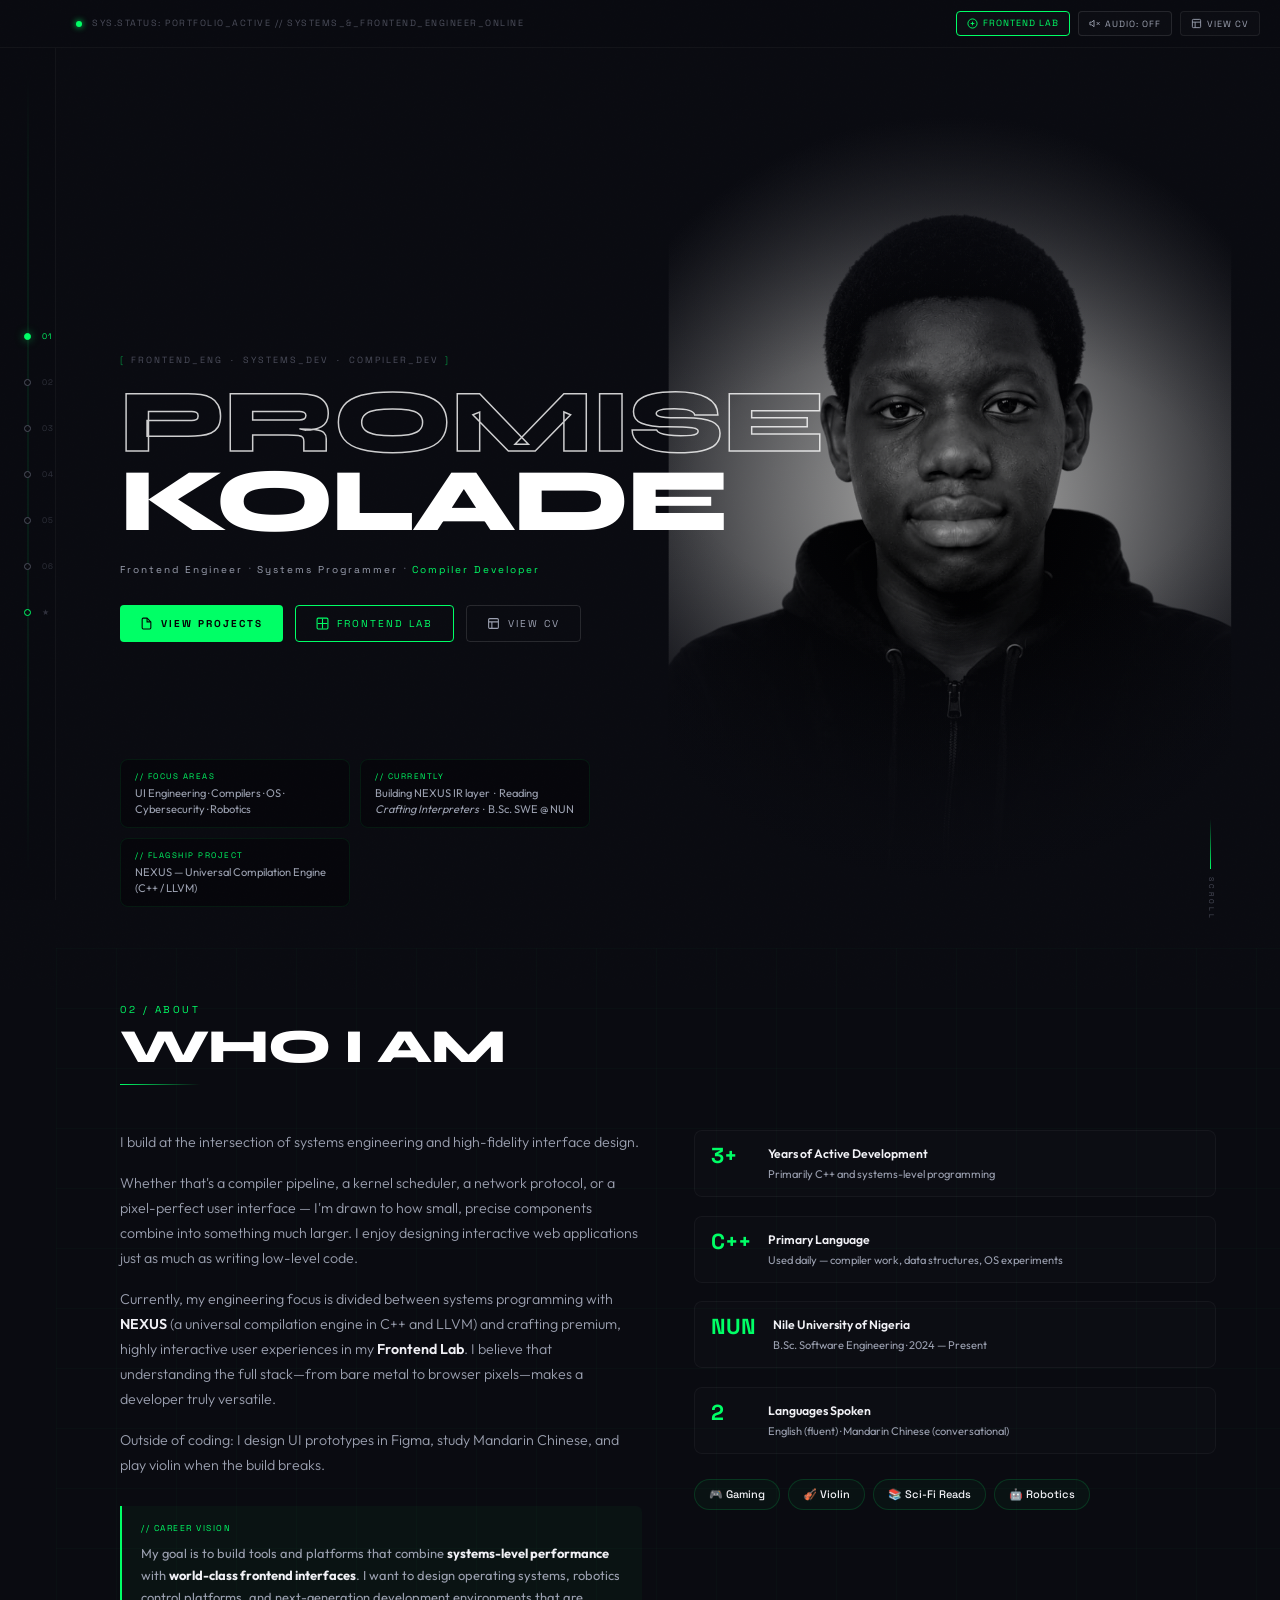
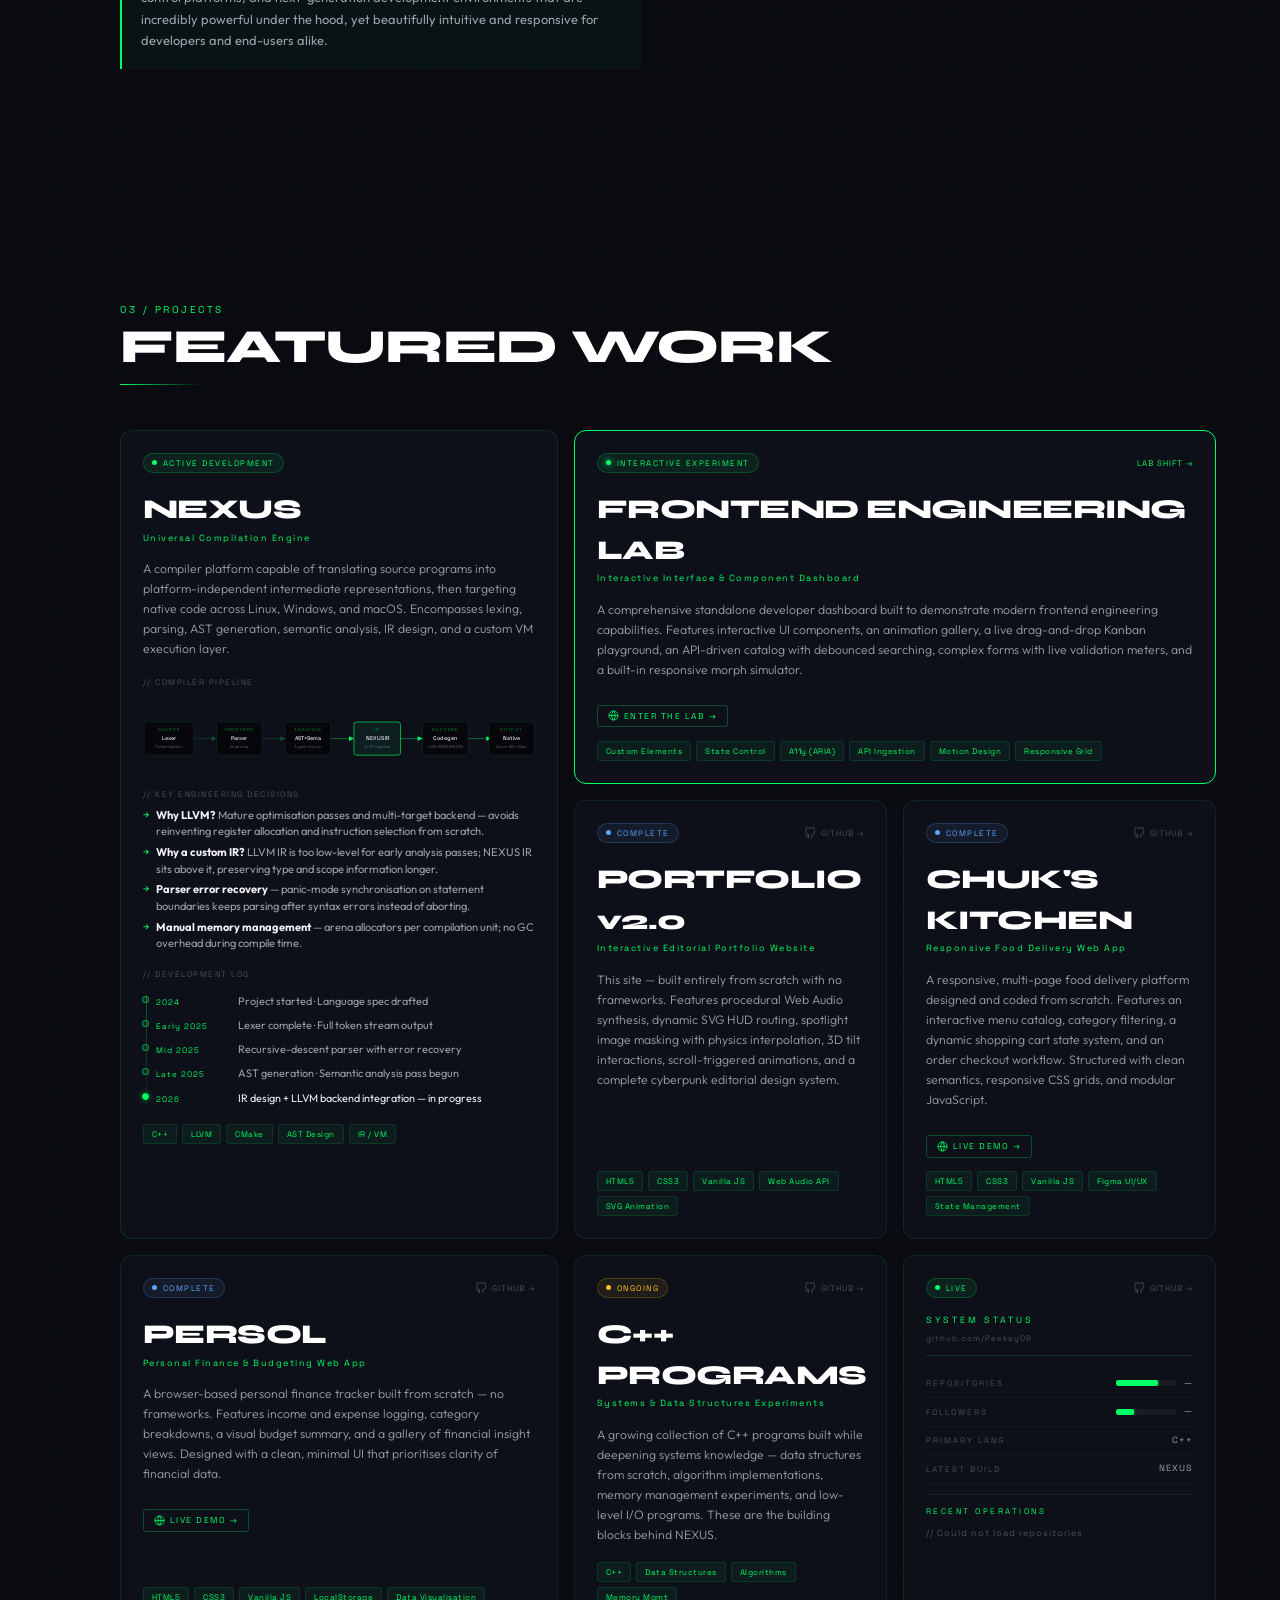
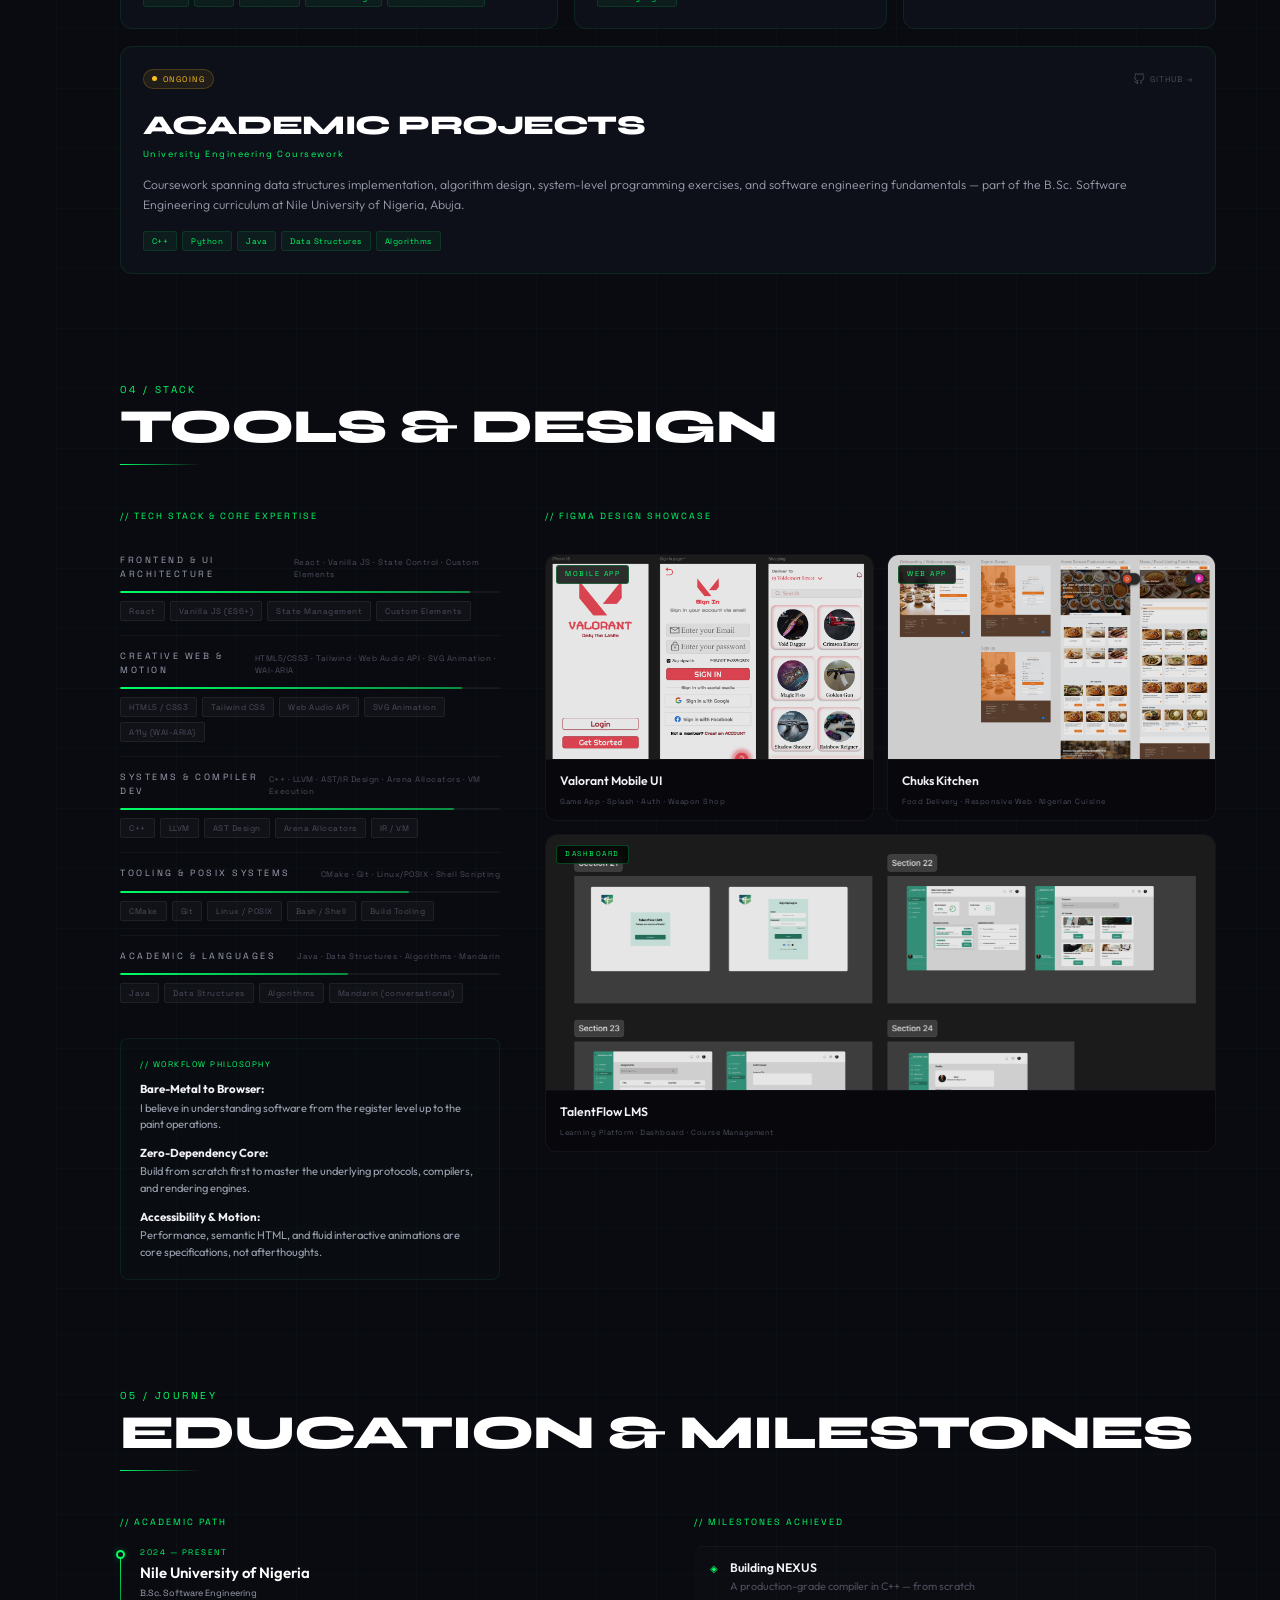
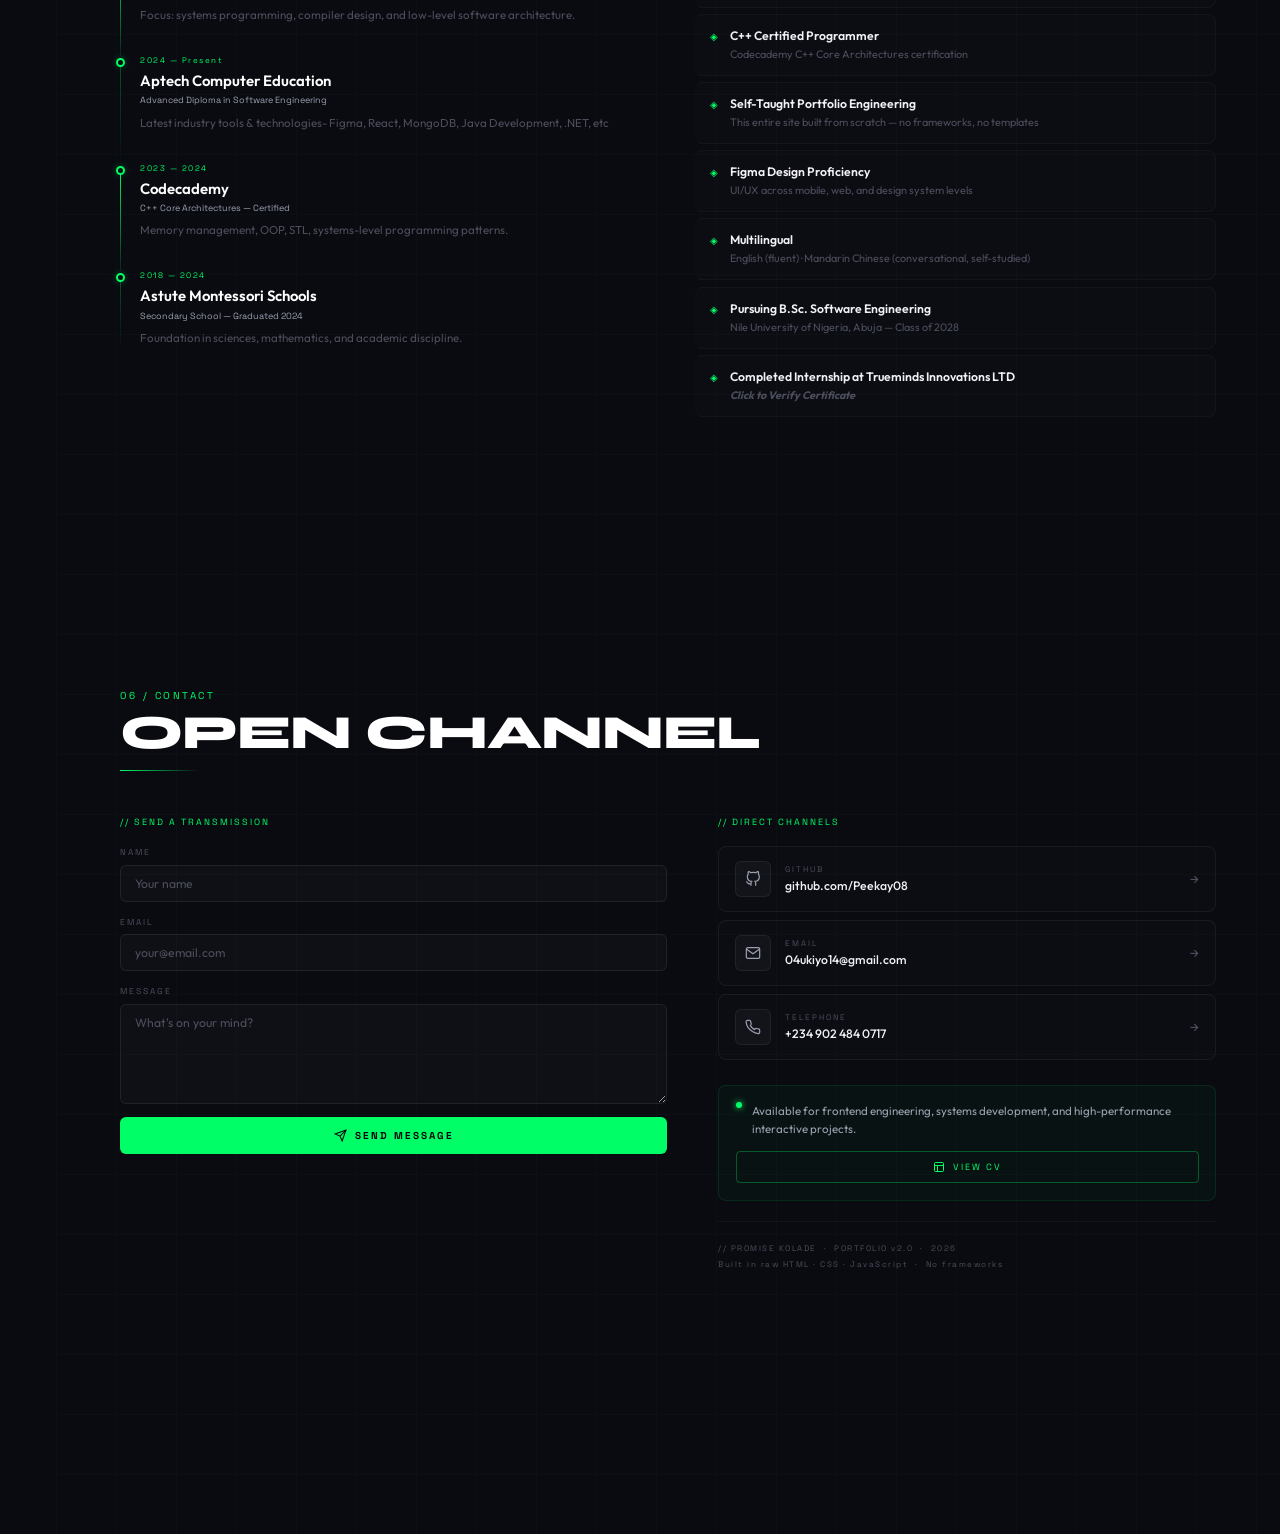
==== commit 9b235fb5: "feat: highlight frontend engineering profile, add Chuks Kitchen, and optimize stack & bento layouts" ====
--- a/index.html
+++ b/index.html
@@ -4,8 +4,8 @@
 <head>
   <meta charset="utf-8" />
   <meta name="viewport" content="width=device-width, initial-scale=1" />
-  <meta name="description" content="Promise Kolade — Systems programmer, compiler developer, and future robotics engineer. Portfolio showcasing NEXUS compiler, Figma designs, and technical expertise in C++, LLVM, and low-level software." />
-  <title>Promise Kolade — Systems Programmer & Compiler Developer</title>
+  <meta name="description" content="Promise Kolade — Frontend Engineer & Systems Programmer. Portfolio showcasing high-performance interactive web apps, Figma UI designs, and low-level software like the NEXUS compiler (C++/LLVM)." />
+  <title>Promise Kolade — Frontend Engineer & Systems Programmer</title>
 
   <link rel="preconnect" href="https://fonts.googleapis.com">
   <link rel="preconnect" href="https://fonts.gstatic.com" crossorigin>
@@ -49,9 +49,17 @@
   <header class="hud-header" id="site-header">
     <div class="hud-status">
       <span class="pulse-dot"></span>
-      <span class="hud-code">SYS.STATUS: PORTFOLIO_ACTIVE // SYSTEMS_ENGINEER_ONLINE</span>
+      <span class="hud-code">SYS.STATUS: PORTFOLIO_ACTIVE // SYSTEMS_&_FRONTEND_ENGINEER_ONLINE</span>
     </div>
     <div class="hud-controls">
+      <a href="labs.html" class="hud-btn labs-btn" style="border-color:var(--color-accent);color:var(--color-accent)">
+        <svg viewBox="0 0 24 24" fill="none" stroke="currentColor" stroke-width="2" style="width:11px;height:11px">
+          <circle cx="12" cy="12" r="10"></circle>
+          <line x1="12" y1="8" x2="12" y2="16"></line>
+          <line x1="8" y1="12" x2="16" y2="12"></line>
+        </svg>
+        <span>FRONTEND LAB</span>
+      </a>
       <button id="sfx-toggle" aria-label="Toggle UI Sound Effects" class="hud-btn sfx-btn">
         <svg class="sfx-icon sound-on" viewBox="0 0 24 24" fill="none" stroke="currentColor" stroke-width="2">
           <polygon points="11 5 6 9 2 9 2 15 6 15 11 19 11 5"></polygon>
@@ -96,6 +104,9 @@
     <a href="#contact"  class="nav-item" data-section="contact"  id="nav-contact">
       <span class="nav-dot"></span><span class="nav-num">06</span><span class="nav-label">CONTACT</span>
     </a>
+    <a href="labs.html" class="nav-item" id="nav-labs">
+      <span class="nav-dot" style="border-color: var(--color-accent);"></span><span class="nav-num">★</span><span class="nav-label" style="color: var(--color-accent);">FRONTEND LAB</span>
+    </a>
   </nav>
 
   <!-- ═══════════════════ MAIN SCROLL CONTAINER ═══════════════════ -->
@@ -108,8 +119,8 @@
 
       <!-- Portrait System (locked to hero) -->
       <div class="portrait-container" id="portrait-container">
-        <img src="profile2.jpg" class="portrait-img portrait-base" alt="Promise Kolade grayscale portrait">
-        <img src="profile2.jpg" class="portrait-img portrait-color" alt="Promise Kolade color portrait spotlight">
+        <img src="profile3.jpeg" class="portrait-img portrait-base" alt="Promise Kolade grayscale portrait">
+        <img src="profile3.jpeg" class="portrait-img portrait-color" alt="Promise Kolade color portrait spotlight">
         <div class="portrait-fade-overlay"></div>
       </div>
 
@@ -120,7 +131,7 @@
       <div class="hero-content">
         <div class="hero-eyebrow" data-animate>
           <span class="eyebrow-bracket">[</span>
-          <span class="eyebrow-text">SYS/ENG &nbsp;·&nbsp; COMPILER_DEV &nbsp;·&nbsp; PORTFOLIO_v2.0</span>
+          <span class="eyebrow-text">FRONTEND_ENG &nbsp;·&nbsp; SYSTEMS_DEV &nbsp;·&nbsp; COMPILER_DEV</span>
           <span class="eyebrow-bracket">]</span>
         </div>
 
@@ -130,11 +141,11 @@
         </h1>
 
         <div class="role-tags" data-animate>
+          <span class="role-tag">Frontend Engineer</span>
+          <span class="role-divider">·</span>
           <span class="role-tag">Systems Programmer</span>
           <span class="role-divider">·</span>
-          <span class="role-tag">Compiler Developer</span>
-          <span class="role-divider">·</span>
-          <span class="role-tag accent">Future Robotics Engineer</span>
+          <span class="role-tag accent">Compiler Developer</span>
         </div>
 
         <div class="hero-ctas" data-animate>
@@ -144,6 +155,14 @@
               <polyline points="13 2 13 9 20 9"></polyline>
             </svg>
             VIEW PROJECTS
+          </a>
+          <a href="labs.html" class="cta-secondary labs-cta" style="border-color:var(--color-accent);color:var(--color-accent)">
+            <svg viewBox="0 0 24 24" fill="none" stroke="currentColor" stroke-width="2" aria-hidden="true">
+              <rect x="2" y="2" width="20" height="20" rx="2" ry="2"></rect>
+              <line x1="3" y1="12" x2="21" y2="12"></line>
+              <line x1="12" y1="3" x2="12" y2="21"></line>
+            </svg>
+            FRONTEND LAB
           </a>
           <button class="cta-secondary" id="hero-view-cv-btn">
             <svg viewBox="0 0 24 24" fill="none" stroke="currentColor" stroke-width="2" aria-hidden="true">
@@ -161,7 +180,7 @@
         <div class="hud-info-card card" data-hotspot="skills" tabindex="0" id="hud-card-skills">
           <div class="card-borders"></div>
           <span class="hud-info-label">// FOCUS AREAS</span>
-          <p class="hud-info-text">Compilers · OS · Cybersecurity · Robotics · Game Dev</p>
+          <p class="hud-info-text">UI Engineering · Compilers · OS · Cybersecurity · Robotics</p>
         </div>
         <div class="hud-info-card card" data-hotspot="about" tabindex="0" id="hud-card-status">
   <div class="card-borders"></div>
@@ -204,22 +223,22 @@
           <!-- Bio -->
           <div class="about-bio" data-animate>
             <p class="bio-text" data-animate>
-              I enjoy understanding systems.
+              I build at the intersection of systems engineering and high-fidelity interface design.
             </p>
             <p class="bio-text" data-animate>
-              Whether that's a compiler pipeline, a kernel scheduler, a network protocol, or a user interface — I'm drawn to how small, precise components combine into something much larger.
+              Whether that's a compiler pipeline, a kernel scheduler, a network protocol, or a pixel-perfect user interface — I'm drawn to how small, precise components combine into something much larger. I enjoy designing interactive web applications just as much as writing low-level code.
             </p>
             <p class="bio-text" data-animate>
-              Right now that curiosity lives in <strong>NEXUS</strong>: a universal compilation engine I'm building from scratch in C++. Lexer, parser, AST, IR design, LLVM backend — each layer built on the last. It's taught me more about computer science than any course has.
+              Currently, my engineering focus is divided between systems programming with <strong>NEXUS</strong> (a universal compilation engine in C++ and LLVM) and crafting premium, highly interactive user experiences in my <strong>Frontend Lab</strong>. I believe that understanding the full stack—from bare metal to browser pixels—makes a developer truly versatile.
             </p>
             <p class="bio-text" data-animate>
-              Outside of compilers: I design interfaces in Figma, study Mandarin, and play violin when the build breaks.
+              Outside of coding: I design UI prototypes in Figma, study Mandarin Chinese, and play violin when the build breaks.
             </p>
 
             <div class="career-vision" data-animate>
               <span class="vision-label">// CAREER VISION</span>
               <p class="vision-text">
-                My long-term goal is to build software that bridges <strong>operating systems</strong>, <strong>cyber-physical systems</strong>, <strong>robotics</strong>, and <strong>next-generation development platforms</strong> — tools that don't just run on machines, but fundamentally change what machines can do.
+                My goal is to build tools and platforms that combine <strong>systems-level performance</strong> with <strong>world-class frontend interfaces</strong>. I want to design operating systems, robotics control platforms, and next-generation development environments that are incredibly powerful under the hood, yet beautifully intuitive and responsive for developers and end-users alike.
               </p>
             </div>
           </div>
@@ -401,6 +420,37 @@
   </div>
 </article>
 
+          <!-- Frontend Engineering Lab & Dashboard -->
+          <article class="project-card project-featured" data-animate id="project-labs" style="border-color: var(--color-accent);">
+            <div class="project-top-row">
+              <div class="project-status status-active" style="color: var(--color-accent);">
+                <span class="status-dot" style="background-color: var(--color-accent);box-shadow: 0 0 6px var(--color-accent);"></span>INTERACTIVE EXPERIMENT
+              </div>
+              <a href="labs.html" class="project-gh-link" style="color: var(--color-accent);" aria-label="Enter Frontend Lab">
+                LAB SHIFT →
+              </a>
+            </div>
+            <h3 class="project-name">FRONTEND ENGINEERING LAB</h3>
+            <p class="project-tagline">Interactive Interface & Component Dashboard</p>
+            <p class="project-desc">
+              A comprehensive standalone developer dashboard built to demonstrate modern frontend engineering capabilities. Features interactive UI components, an animation gallery, a live drag-and-drop Kanban playground, an API-driven catalog with debounced searching, complex forms with live validation meters, and a built-in responsive morph simulator.
+            </p>
+            <div class="project-links-row">
+              <a href="labs.html" class="project-live-link" style="color: var(--color-accent);">
+                <svg viewBox="0 0 24 24" fill="none" stroke="currentColor" stroke-width="1.8" aria-hidden="true"><circle cx="12" cy="12" r="10"/><path d="M2 12h20M12 2a15.3 15.3 0 0 1 4 10 15.3 15.3 0 0 1-4 10 15.3 15.3 0 0 1-4-10 15.3 15.3 0 0 1 4-10z"/></svg>
+                ENTER THE LAB →
+              </a>
+            </div>
+            <div class="project-stack-chips">
+              <span class="stack-chip">Custom Elements</span>
+              <span class="stack-chip">State Control</span>
+              <span class="stack-chip">A11y (ARIA)</span>
+              <span class="stack-chip">API Ingestion</span>
+              <span class="stack-chip">Motion Design</span>
+              <span class="stack-chip">Responsive Grid</span>
+            </div>
+          </article>
+
           <!-- Portfolio -->
           <article class="project-card" data-animate id="project-portfolio">
             <div class="project-top-row">
@@ -426,6 +476,37 @@
             </div>
           </article>
 
+          <!-- Chuks Kitchen -->
+          <article class="project-card" data-animate id="project-kitchen">
+            <div class="project-top-row">
+              <div class="project-status status-complete">
+                <span class="status-dot"></span>COMPLETE
+              </div>
+              <a href="https://github.com/Peekay08/Chuk-s-Kitchen" target="_blank" rel="noopener" class="project-gh-link" aria-label="View Chuks Kitchen on GitHub">
+                <svg viewBox="0 0 24 24" fill="none" stroke="currentColor" stroke-width="1.8" aria-hidden="true"><path d="M9 19c-5 1.5-5-2.5-7-3m14 6v-3.87a3.37 3.37 0 0 0-.94-2.61c3.14-.35 6.44-1.54 6.44-7A5.44 5.44 0 0 0 20 4.77 5.07 5.07 0 0 0 19.91 1S18.73.65 16 2.48a13.38 13.38 0 0 0-7 0C6.27.65 5.09 1 5.09 1A5.07 5.07 0 0 0 5 4.77a5.44 5.44 0 0 0-1.5 3.78c0 5.42 3.3 6.61 6.44 7A3.37 3.37 0 0 0 9 18.13V22"></path></svg>
+                GITHUB →
+              </a>
+            </div>
+            <h3 class="project-name">CHUK'S KITCHEN</h3>
+            <p class="project-tagline">Responsive Food Delivery Web App</p>
+            <p class="project-desc">
+              A responsive, multi-page food delivery platform designed and coded from scratch. Features an interactive menu catalog, category filtering, a dynamic shopping cart state system, and an order checkout workflow. Structured with clean semantics, responsive CSS grids, and modular JavaScript.
+            </p>
+            <div class="project-links-row">
+              <a href="https://peekay08.github.io/Chuk-s-Kitchen/" target="_blank" rel="noopener" class="project-live-link">
+                <svg viewBox="0 0 24 24" fill="none" stroke="currentColor" stroke-width="1.8" aria-hidden="true"><circle cx="12" cy="12" r="10"/><path d="M2 12h20M12 2a15.3 15.3 0 0 1 4 10 15.3 15.3 0 0 1-4 10 15.3 15.3 0 0 1-4-10 15.3 15.3 0 0 1 4-10z"/></svg>
+                LIVE DEMO →
+              </a>
+            </div>
+            <div class="project-stack-chips">
+              <span class="stack-chip">HTML5</span>
+              <span class="stack-chip">CSS3</span>
+              <span class="stack-chip">Vanilla JS</span>
+              <span class="stack-chip">Figma UI/UX</span>
+              <span class="stack-chip">State Management</span>
+            </div>
+          </article>
+
           <!-- Persol -->
           <article class="project-card" data-animate id="project-persol">
             <div class="project-top-row">
@@ -578,64 +659,85 @@
 
           <!-- Engineering Skills — Identity Categories -->
           <div class="tech-skills-block" data-animate>
-            <span class="block-label">// ENGINEERING IDENTITY</span>
+            <span class="block-label">// TECH STACK & CORE EXPERTISE</span>
             <div class="skill-categories" id="skill-categories">
+              <div class="skill-category" data-assemble="skill-cat" style="--bar-width:92%">
+                <div class="skill-cat-header">
+                  <span class="skill-cat-name">Frontend &amp; UI Architecture</span>
+                  <span class="skill-cat-tech">React  ·  Vanilla JS  ·  State Control  ·  Custom Elements</span>
+                </div>
+                <div class="skill-cat-bar-wrap"><div class="skill-cat-bar-fill"></div></div>
+                <div class="skill-cat-badges">
+                  <span class="skill-badge">React</span>
+                  <span class="skill-badge">Vanilla JS (ES6+)</span>
+                  <span class="skill-badge">State Management</span>
+                  <span class="skill-badge">Custom Elements</span>
+                </div>
+              </div>
+              <div class="skill-category" data-assemble="skill-cat" style="--bar-width:90%">
+                <div class="skill-cat-header">
+                  <span class="skill-cat-name">Creative Web &amp; Motion</span>
+                  <span class="skill-cat-tech">HTML5/CSS3  ·  Tailwind  ·  Web Audio API  ·  SVG Animation  ·  WAI-ARIA</span>
+                </div>
+                <div class="skill-cat-bar-wrap"><div class="skill-cat-bar-fill"></div></div>
+                <div class="skill-cat-badges">
+                  <span class="skill-badge">HTML5 / CSS3</span>
+                  <span class="skill-badge">Tailwind CSS</span>
+                  <span class="skill-badge">Web Audio API</span>
+                  <span class="skill-badge">SVG Animation</span>
+                  <span class="skill-badge">A11y (WAI-ARIA)</span>
+                </div>
+              </div>
               <div class="skill-category" data-assemble="skill-cat" style="--bar-width:88%">
                 <div class="skill-cat-header">
-                  <span class="skill-cat-name">Systems Programming</span>
-                  <span class="skill-cat-tech">C++  ·  LLVM  ·  Linux  ·  CMake</span>
+                  <span class="skill-cat-name">Systems &amp; Compiler Dev</span>
+                  <span class="skill-cat-tech">C++  ·  LLVM  ·  AST/IR Design  ·  Arena Allocators  ·  VM Execution</span>
                 </div>
                 <div class="skill-cat-bar-wrap"><div class="skill-cat-bar-fill"></div></div>
                 <div class="skill-cat-badges">
                   <span class="skill-badge">C++</span>
                   <span class="skill-badge">LLVM</span>
-                  <span class="skill-badge">Linux / POSIX</span>
-                  <span class="skill-badge">CMake</span>
+                  <span class="skill-badge">AST Design</span>
                   <span class="skill-badge">Arena Allocators</span>
-                  <span class="skill-badge">AST Design</span>
-                </div>
-              </div>
-              <div class="skill-category" data-assemble="skill-cat" style="--bar-width:72%">
+                  <span class="skill-badge">IR / VM</span>
+                </div>
+              </div>
+              <div class="skill-category" data-assemble="skill-cat" style="--bar-width:76%">
                 <div class="skill-cat-header">
-                  <span class="skill-cat-name">Interface Engineering</span>
-                  <span class="skill-cat-tech">HTML  ·  CSS  ·  JS  ·  Figma</span>
+                  <span class="skill-cat-name">Tooling &amp; POSIX Systems</span>
+                  <span class="skill-cat-tech">CMake  ·  Git  ·  Linux/POSIX  ·  Shell Scripting</span>
                 </div>
                 <div class="skill-cat-bar-wrap"><div class="skill-cat-bar-fill"></div></div>
                 <div class="skill-cat-badges">
-                  <span class="skill-badge">HTML5</span>
-                  <span class="skill-badge">CSS3</span>
-                  <span class="skill-badge">Vanilla JS</span>
-                  <span class="skill-badge">Figma</span>
-                  <span class="skill-badge">Web Audio API</span>
-                  <span class="skill-badge">SVG Animation</span>
-                </div>
-              </div>
-              <div class="skill-category" data-assemble="skill-cat" style="--bar-width:58%">
-                <div class="skill-cat-header">
-                  <span class="skill-cat-name">Scripting &amp; Tooling</span>
-                  <span class="skill-cat-tech">Python  ·  Git  ·  Shell</span>
-                </div>
-                <div class="skill-cat-bar-wrap"><div class="skill-cat-bar-fill"></div></div>
-                <div class="skill-cat-badges">
-                  <span class="skill-badge">Python</span>
+                  <span class="skill-badge">CMake</span>
                   <span class="skill-badge">Git</span>
+                  <span class="skill-badge">Linux / POSIX</span>
                   <span class="skill-badge">Bash / Shell</span>
                   <span class="skill-badge">Build Tooling</span>
                 </div>
               </div>
-              <div class="skill-category" data-assemble="skill-cat" style="--bar-width:44%">
+              <div class="skill-category" data-assemble="skill-cat" style="--bar-width:60%">
                 <div class="skill-cat-header">
-                  <span class="skill-cat-name">Academic Study</span>
-                  <span class="skill-cat-tech">Java  ·  Mandarin  ·  Algorithms</span>
+                  <span class="skill-cat-name">Academic &amp; Languages</span>
+                  <span class="skill-cat-tech">Java  ·  Data Structures  ·  Algorithms  ·  Mandarin</span>
                 </div>
                 <div class="skill-cat-bar-wrap"><div class="skill-cat-bar-fill"></div></div>
                 <div class="skill-cat-badges">
                   <span class="skill-badge">Java</span>
+                  <span class="skill-badge">Data Structures</span>
+                  <span class="skill-badge">Algorithms</span>
                   <span class="skill-badge">Mandarin (conversational)</span>
-                  <span class="skill-badge">Data Structures</span>
-                  <span class="skill-badge">Algorithm Design</span>
-                </div>
-              </div>
+                </div>
+              </div>
+            </div>
+            
+            <div class="manifesto-card" data-animate>
+              <span class="manifesto-label">// WORKFLOW PHILOSOPHY</span>
+              <ul class="manifesto-list">
+                <li><strong>Bare-Metal to Browser:</strong> I believe in understanding software from the register level up to the paint operations.</li>
+                <li><strong>Zero-Dependency Core:</strong> Build from scratch first to master the underlying protocols, compilers, and rendering engines.</li>
+                <li><strong>Accessibility &amp; Motion:</strong> Performance, semantic HTML, and fluid interactive animations are core specifications, not afterthoughts.</li>
+              </ul>
             </div>
           </div><!-- /tech-skills-block -->
 
@@ -960,7 +1062,7 @@
             <div class="availability-box">
               <div class="avail-row">
                 <span class="pulse-dot"></span>
-                <span class="avail-text">Available for systems engineering, compiler development, and performance-focused opportunities.</span>
+                <span class="avail-text">Available for frontend engineering, systems development, and high-performance interactive projects.</span>
               </div>
               <button class="download-cv-btn" id="contact-view-cv-btn">
                 <svg viewBox="0 0 24 24" fill="none" stroke="currentColor" stroke-width="2" aria-hidden="true">
@@ -991,7 +1093,7 @@
       <div class="cv-top-bar">
         <div>
           <div class="cv-name">PROMISE KOLADE</div>
-          <div class="cv-sub">SYSTEMS PROGRAMMER  ·  COMPILER DEVELOPER  ·  2026</div>
+          <div class="cv-sub">FRONTEND ENGINEER  ·  SYSTEMS PROGRAMMER  ·  COMPILER DEVELOPER  ·  2026</div>
         </div>
         <button class="cv-close-btn" id="cv-close-btn" aria-label="Close CV">✕ CLOSE</button>
       </div>
--- a/style.css
+++ b/style.css
@@ -4,9 +4,9 @@
 
 /* ─── 1. DESIGN TOKENS ──────────────────────────────────────────────────── */
 :root {
-  --color-bg:              #040405;
-  --color-bg-section:      #050507;
-  --color-bg-alt:          #06060a;
+  --color-bg:              #0a0b11;
+  --color-bg-section:      #0d0f17;
+  --color-bg-alt:          #0f111a;
   --color-accent:          #00ff66;
   --color-accent-rgb:      0, 255, 102;
   --color-accent-dim:      rgba(0, 255, 102, 0.07);
@@ -14,8 +14,8 @@
   --color-text-primary:    #f0f0f5;
   --color-text-muted:      #9ba0b0;
   --color-text-dim:        #4c4e5c;
-  --color-card-bg:         rgba(8, 8, 12, 0.7);
-  --color-card-border:     rgba(0, 255, 102, 0.07);
+  --color-card-bg:         rgba(17, 19, 28, 0.75);
+  --color-card-border:     rgba(0, 255, 102, 0.09);
   --color-card-hover:      rgba(0, 255, 102, 0.28);
 
   --font-headline: 'Syne', system-ui, sans-serif;
@@ -108,7 +108,7 @@
   align-items: center;
   justify-content: space-between;
   padding: 0 1.5rem 0 calc(var(--nav-w) + 1.5rem);
-  background: rgba(4, 4, 5, 0.92);
+  background: rgba(10, 11, 17, 0.92);
   backdrop-filter: blur(16px);
   -webkit-backdrop-filter: blur(16px);
   border-bottom: 1px solid rgba(255, 255, 255, 0.04);
@@ -171,8 +171,12 @@
   flex-direction: column;
   align-items: center;
   justify-content: center;
-  gap: 6px;
+  gap: 8px;
   padding: 1.5rem 0;
+  background: rgba(10, 11, 17, 0.85);
+  backdrop-filter: blur(16px);
+  -webkit-backdrop-filter: blur(16px);
+  border-right: 1px solid rgba(255, 255, 255, 0.04);
 }
 
 .nav-track {
@@ -192,8 +196,9 @@
   position: relative;
   display: flex;
   align-items: center;
-  gap: 8px;
-  padding: 6px 0;
+  justify-content: center;
+  width: 100%;
+  height: 38px;
   transition: all 0.3s var(--ease-out);
   z-index: 1;
 }
@@ -212,12 +217,11 @@
   font-size: 8px;
   letter-spacing: 1px;
   color: var(--color-text-dim);
-  transition: color 0.3s ease;
+  transition: all 0.25s var(--ease-out);
   position: absolute;
-  left: calc(100% + 6px);
+  left: 42px;
   white-space: nowrap;
-  opacity: 0;
-  transform: translateX(-4px);
+  opacity: 0.6;
 }
 
 .nav-label {
@@ -226,22 +230,24 @@
   letter-spacing: 2px;
   color: transparent;
   position: absolute;
-  left: calc(100% + 28px);
+  left: 62px;
   white-space: nowrap;
   opacity: 0;
-  transform: translateX(-4px);
+  transform: translateX(-6px);
   transition: all 0.25s var(--ease-out);
   pointer-events: none;
 }
 
 /* Show label on hover */
-.nav-item:hover .nav-num,
+.nav-item:hover .nav-num {
+  opacity: 1;
+  color: var(--color-accent);
+}
 .nav-item:hover .nav-label {
   opacity: 1;
   transform: translateX(0);
-}
-.nav-item:hover .nav-num  { color: var(--color-text-muted); }
-.nav-item:hover .nav-label { color: var(--color-accent); }
+  color: var(--color-accent);
+}
 
 /* Active state */
 .nav-item.active .nav-dot {
@@ -250,7 +256,7 @@
   box-shadow: 0 0 8px rgba(0,255,102,0.5);
 }
 .nav-item.active .nav-num {
-  opacity: 1; transform: translateX(0);
+  opacity: 1;
   color: var(--color-accent);
 }
 
@@ -363,7 +369,7 @@
 .hero-vignette {
   position: absolute;
   inset: 0;
-  background: radial-gradient(ellipse at 58% 48%, transparent 20%, var(--color-bg) 76%);
+  background: radial-gradient(ellipse at 73% 48%, transparent 20%, var(--color-bg) 76%);
   z-index: 2;
   pointer-events: none;
 }
@@ -372,7 +378,7 @@
 .portrait-container {
   position: absolute;
   top: 50%;
-  left: 57%;
+  left: 73%;
   transform: translate(-50%, -50%);
   width: 44vw;
   height: 92vh;
@@ -686,12 +692,21 @@
 }
 .about-chip {
   font-family: var(--font-mono);
-  font-size: 9px;
-  background: rgba(255,255,255,0.03);
-  border: 1px solid rgba(255,255,255,0.07);
-  padding: 4px 10px;
+  font-size: 11px;
+  font-weight: 500;
+  background: rgba(0, 255, 102, 0.03);
+  border: 1px solid rgba(0, 255, 102, 0.15);
+  padding: 6px 14px;
   border-radius: 50px;
-  color: var(--color-text-muted);
+  color: var(--color-text-primary);
+  transition: all 0.3s var(--ease-out);
+}
+.about-chip:hover {
+  background: var(--color-accent-dim);
+  border-color: var(--color-accent);
+  box-shadow: 0 0 12px rgba(0, 255, 102, 0.25);
+  transform: translateY(-2px);
+  color: var(--color-accent);
 }
 
 /* ─── 12. PROJECTS SECTION ──────────────────────────────────────────────── */
@@ -712,6 +727,9 @@
   transition: border-color 0.4s ease, box-shadow 0.4s ease, transform 0.4s var(--ease-out);
   position: relative;
   overflow: hidden;
+  display: flex;
+  flex-direction: column;
+  height: 100%;
 }
 .project-card::before {
   content: '';
@@ -853,6 +871,7 @@
   display: flex;
   flex-wrap: wrap;
   gap: 5px;
+  margin-top: auto;
 }
 .stack-chip {
   font-family: var(--font-mono);
@@ -1675,19 +1694,54 @@
  
 /* ── PROJECTS GRID — expand to 2-col on extra cards ─────────────── */
 /* The grid now has up to 5 cards; keep featured large, rest equal */
-.projects-grid {
-  grid-template-columns: 1.4fr 1fr 1fr;
-  grid-template-rows: auto auto;
-}
-#project-nexus {
-  grid-column: 1;
-  grid-row: 1 / 3;
-}
-#project-portfolio,
-#project-academic,
-#project-cpp-exercises,
-#project-github {
-  grid-column: auto;
+@media (min-width: 1101px) {
+  .projects-grid {
+    display: grid;
+    grid-template-columns: 1.4fr 1fr 1fr;
+    grid-template-rows: auto auto auto auto;
+    gap: 1.2rem;
+    align-items: stretch;
+  }
+  
+  #project-nexus {
+    grid-column: 1;
+    grid-row: 1 / 3;
+  }
+  
+  #project-labs {
+    grid-column: 2 / 4;
+    grid-row: 1;
+  }
+  
+  #project-portfolio {
+    grid-column: 2;
+    grid-row: 2;
+  }
+  
+  #project-kitchen {
+    grid-column: 3;
+    grid-row: 2;
+  }
+  
+  #project-persol {
+    grid-column: 1;
+    grid-row: 3;
+  }
+  
+  #project-cpp-exercises {
+    grid-column: 2;
+    grid-row: 3;
+  }
+  
+  #project-github {
+    grid-column: 3;
+    grid-row: 3;
+  }
+  
+  #project-academic {
+    grid-column: 1 / 4;
+    grid-row: 4;
+  }
 }
  
 /* ── GITHUB STATS CARD ───────────────────────────────────────────── */
@@ -1928,17 +1982,53 @@
 }
 
 /* ── STACK LAYOUT — give figma block more room ───────────────────── */
-.stack-layout {
-  display: grid;
-  grid-template-columns: 380px 1fr;   /* fixed skill col, figma gets the rest */
-  gap: clamp(2rem, 3.5vw, 4rem);
-  align-items: start;
-}
- 
-/* ── SKILLS LIST — stretch it out so it matches figma height ─────── */
-.tech-skills-block {
-  position: sticky;
-  top: calc(var(--header-h) + 2rem);  /* sticks while you scroll figma */
+@media (min-width: 1101px) {
+  .stack-layout {
+    display: grid;
+    grid-template-columns: 380px 1fr;   /* fixed skill col, figma gets the rest */
+    gap: clamp(2rem, 3.5vw, 4rem);
+    align-items: stretch;
+  }
+   
+  .tech-skills-block {
+    height: 100%;
+    display: flex;
+    flex-direction: column;
+  }
+   
+  .manifesto-card {
+    margin-top: 1.5rem;
+    padding: 1.4rem;
+    border: 1px solid rgba(0, 255, 102, 0.08);
+    background: rgba(0, 255, 102, 0.01);
+    border-radius: 8px;
+    flex-grow: 1; /* Automatically stretches to fill the remaining height */
+    display: flex;
+    flex-direction: column;
+    justify-content: center;
+  }
+  .manifesto-label {
+    font-family: var(--font-mono);
+    font-size: 8px;
+    letter-spacing: 1.5px;
+    color: var(--color-accent);
+    margin-bottom: 0.8rem;
+    display: block;
+  }
+  .manifesto-list {
+    display: flex;
+    flex-direction: column;
+    gap: 0.8rem;
+    font-size: 0.82rem;
+    color: var(--color-text-muted);
+    line-height: 1.5;
+  }
+  .manifesto-list li strong {
+    color: var(--color-text-primary);
+    display: block;
+    font-size: 0.85rem;
+    margin-bottom: 2px;
+  }
 }
  
 .skills-list {
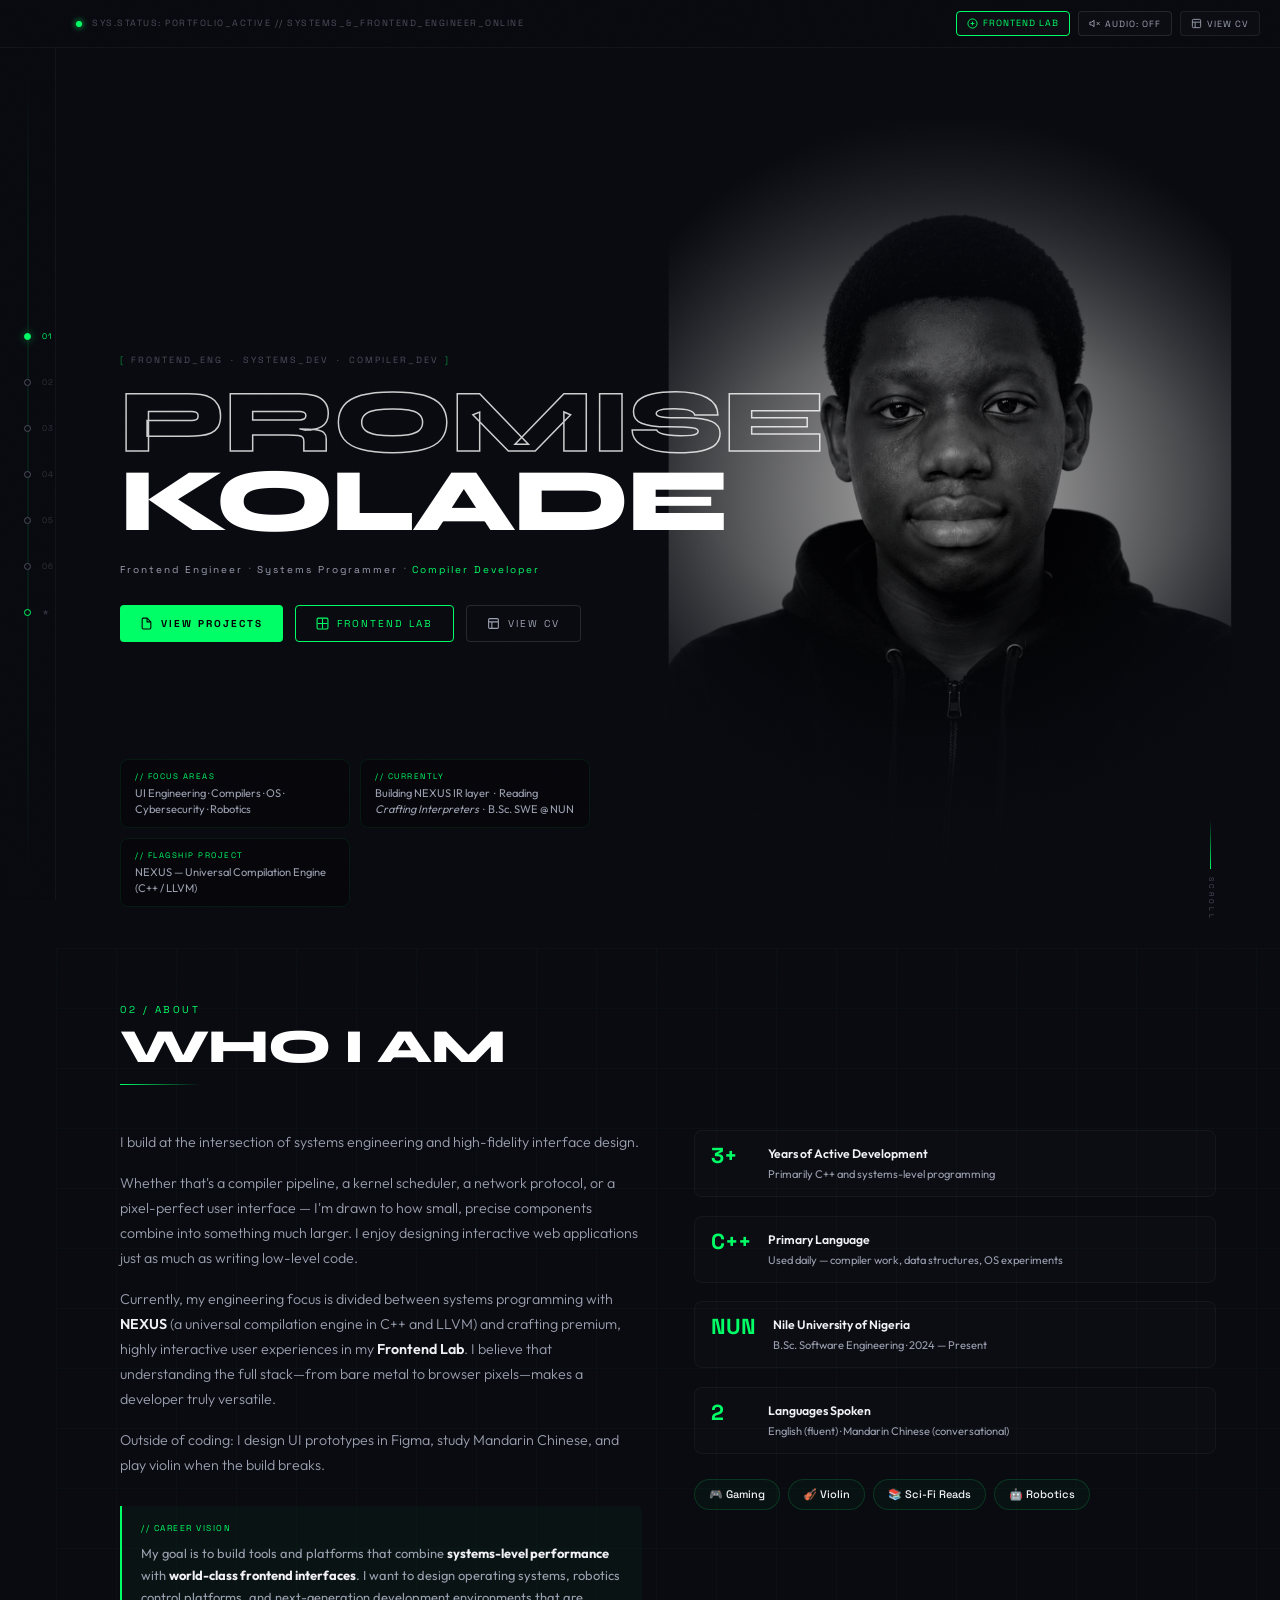
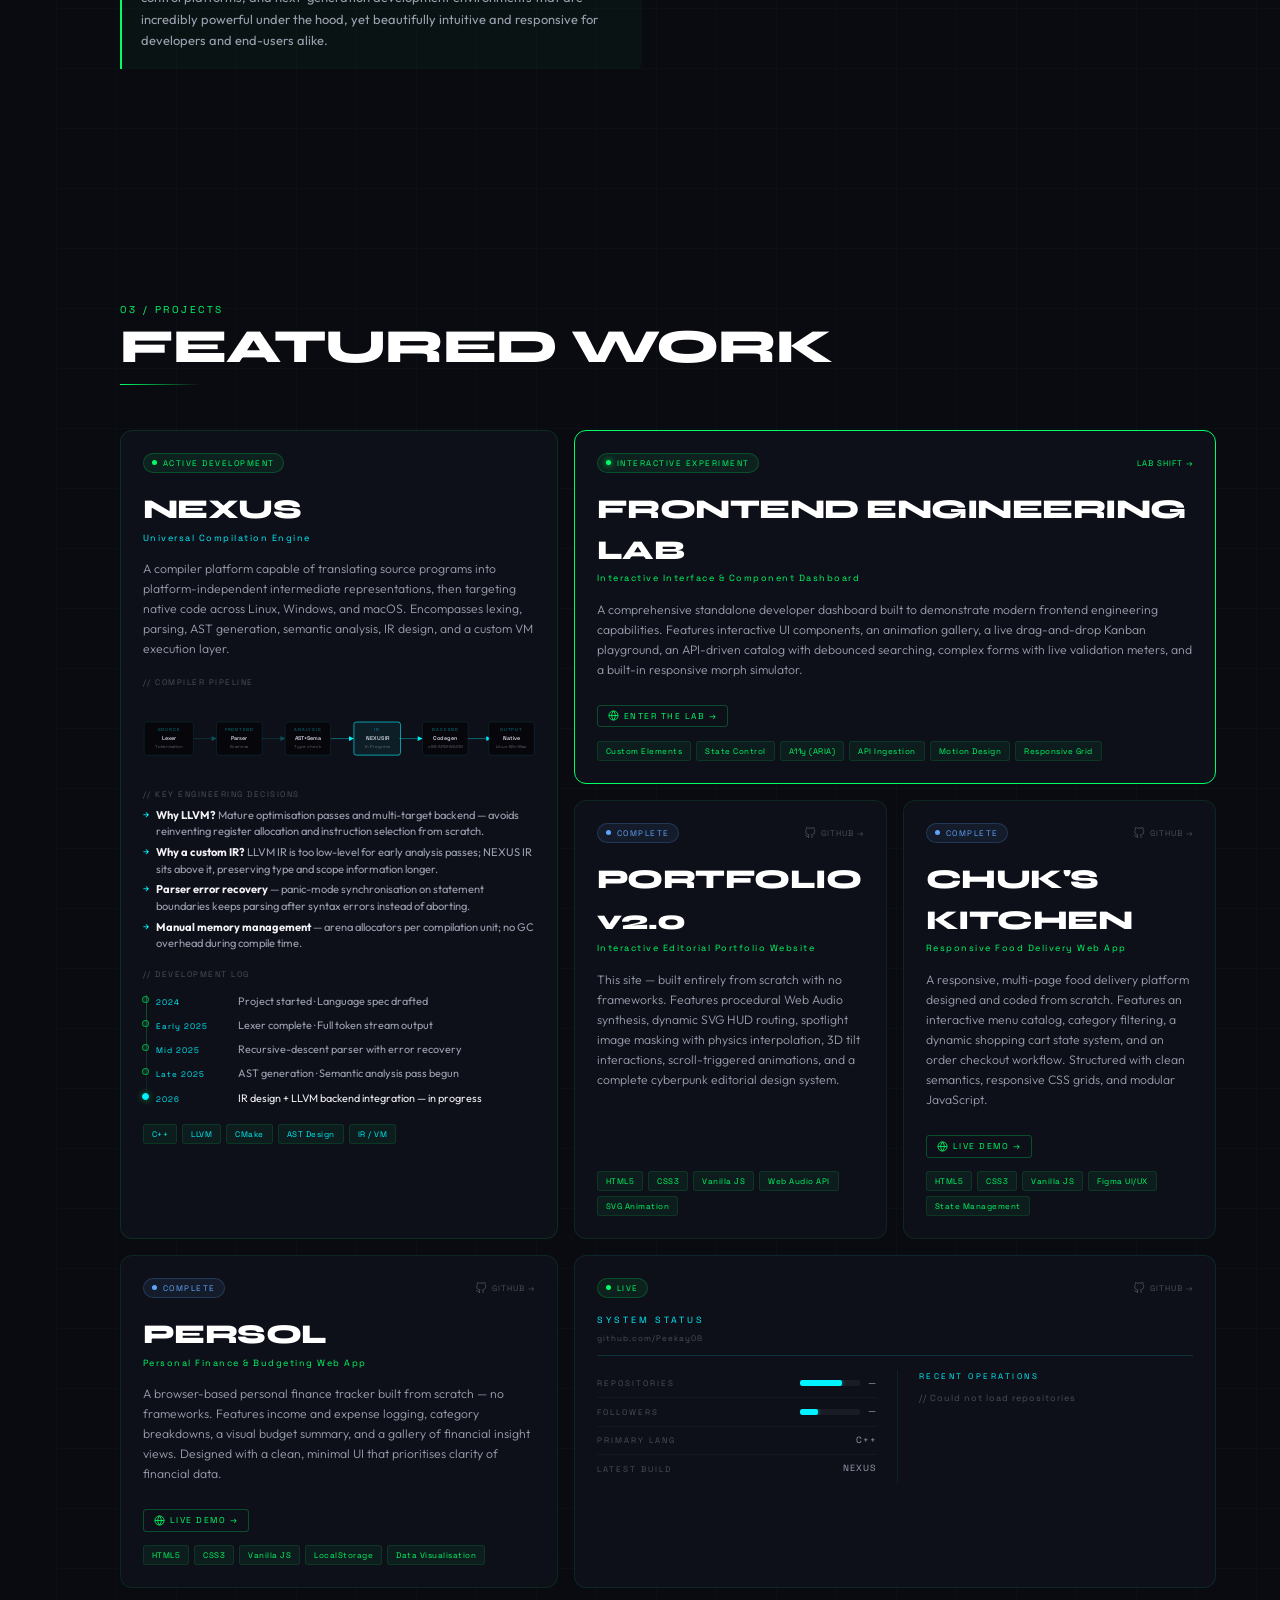
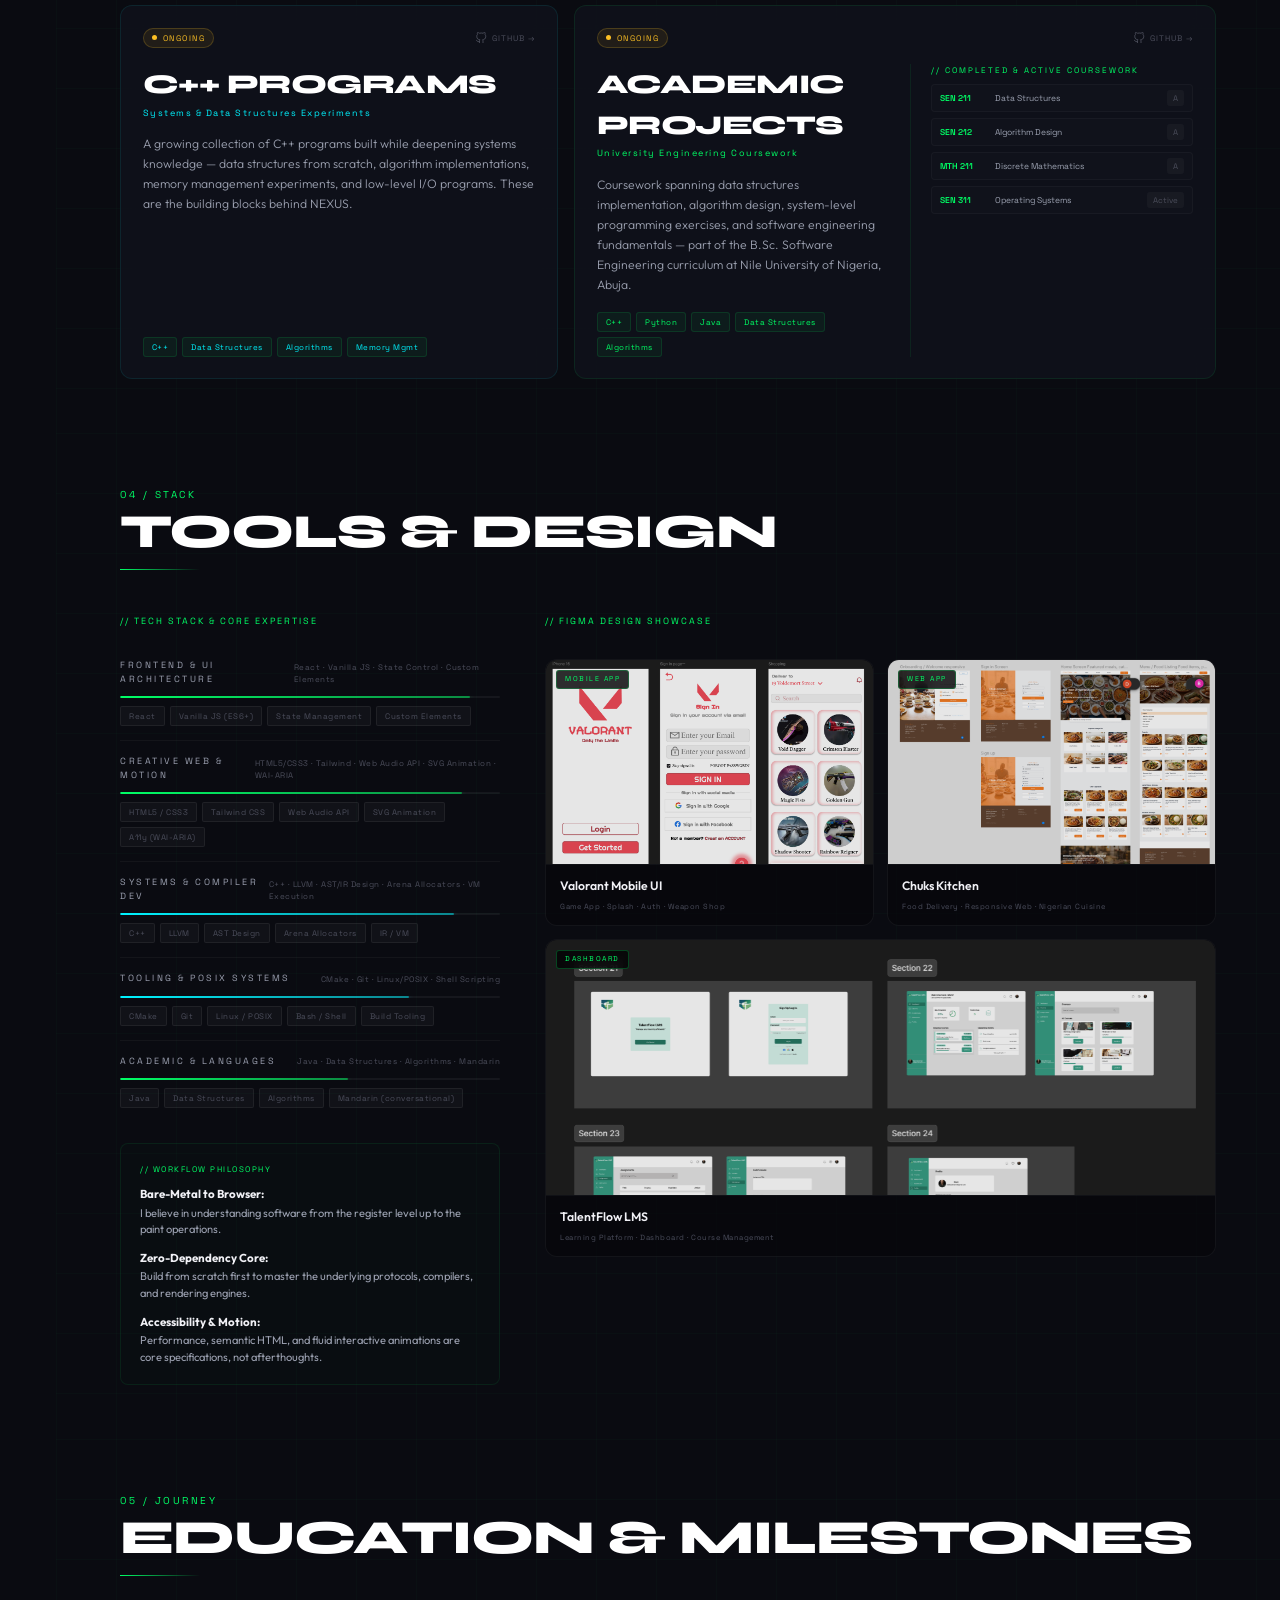
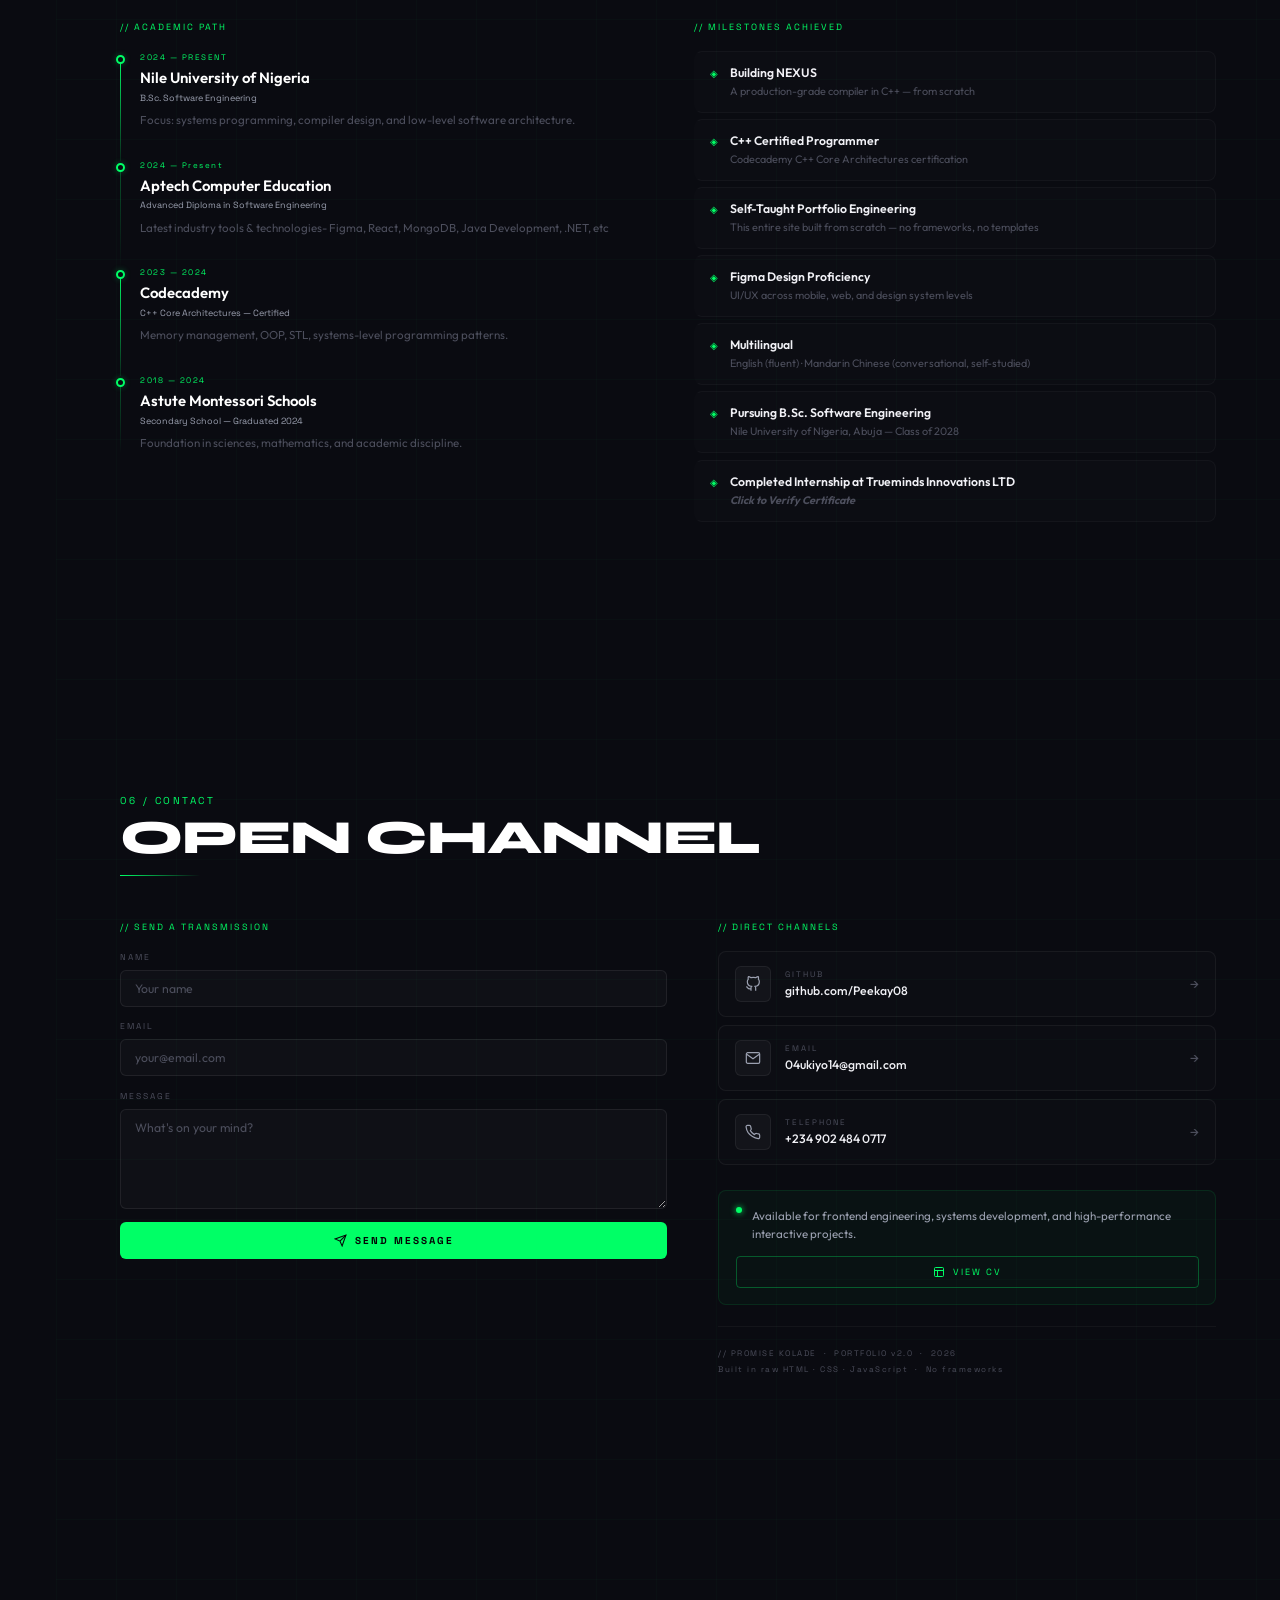
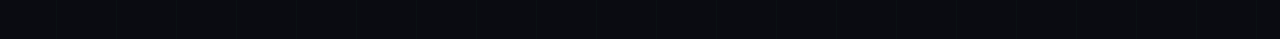
==== commit 3c14255e: "style: fix mobile profile responsiveness and layout spacing" ====
--- a/index.html
+++ b/index.html
@@ -4,12 +4,15 @@
 <head>
   <meta charset="utf-8" />
   <meta name="viewport" content="width=device-width, initial-scale=1" />
-  <meta name="description" content="Promise Kolade — Frontend Engineer & Systems Programmer. Portfolio showcasing high-performance interactive web apps, Figma UI designs, and low-level software like the NEXUS compiler (C++/LLVM)." />
+  <meta name="description"
+    content="Promise Kolade — Frontend Engineer & Systems Programmer. Portfolio showcasing high-performance interactive web apps, Figma UI designs, and low-level software like the NEXUS compiler (C++/LLVM)." />
   <title>Promise Kolade — Frontend Engineer & Systems Programmer</title>
 
   <link rel="preconnect" href="https://fonts.googleapis.com">
   <link rel="preconnect" href="https://fonts.gstatic.com" crossorigin>
-  <link href="https://fonts.googleapis.com/css2?family=Outfit:wght@300;400;500;600;700;800&family=Space+Grotesk:wght@400;500;600;700&family=Syne:wght@700;800&display=swap" rel="stylesheet">
+  <link
+    href="https://fonts.googleapis.com/css2?family=Outfit:wght@300;400;500;600;700;800&family=Space+Grotesk:wght@400;500;600;700&family=Syne:wght@700;800&display=swap"
+    rel="stylesheet">
   <link href="style.css" rel="stylesheet">
 </head>
 
@@ -19,14 +22,22 @@
   <div id="boot-screen" role="status" aria-live="polite" aria-label="Loading portfolio">
     <div class="boot-logo" id="boot-logo">PROMISE<span>.</span></div>
     <div class="boot-lines" id="boot-lines">
-      <div class="boot-line" id="bl-0"><span class="boot-line-prefix">▸</span><span class="boot-line-text">INITIALIZING PROFILE...</span></div>
-      <div class="boot-line" id="bl-1"><span class="boot-line-prefix">▸</span><span class="boot-line-text">Loading Experience...</span></div>
-      <div class="boot-line" id="bl-2"><span class="boot-line-prefix">▸</span><span class="boot-line-text">Loading Projects...</span></div>
-      <div class="boot-line" id="bl-3"><span class="boot-line-prefix">▸</span><span class="boot-line-text">Scanning GitHub...</span></div>
-      <div class="boot-line" id="bl-4"><span class="boot-line-prefix">▸</span><span class="boot-line-text">Synchronizing Timeline...</span></div>
-      <div class="boot-line" id="bl-5"><span class="boot-line-prefix">✓</span><span class="boot-line-text">System Ready.<span class="boot-cursor"></span></span></div>
+      <div class="boot-line" id="bl-0"><span class="boot-line-prefix">▸</span><span class="boot-line-text">INITIALIZING
+          PROFILE...</span></div>
+      <div class="boot-line" id="bl-1"><span class="boot-line-prefix">▸</span><span class="boot-line-text">Loading
+          Experience...</span></div>
+      <div class="boot-line" id="bl-2"><span class="boot-line-prefix">▸</span><span class="boot-line-text">Loading
+          Projects...</span></div>
+      <div class="boot-line" id="bl-3"><span class="boot-line-prefix">▸</span><span class="boot-line-text">Scanning
+          GitHub...</span></div>
+      <div class="boot-line" id="bl-4"><span class="boot-line-prefix">▸</span><span class="boot-line-text">Synchronizing
+          Timeline...</span></div>
+      <div class="boot-line" id="bl-5"><span class="boot-line-prefix">✓</span><span class="boot-line-text">System
+          Ready.<span class="boot-cursor"></span></span></div>
     </div>
-    <div class="boot-progress"><div class="boot-progress-fill" id="boot-progress-fill"></div></div>
+    <div class="boot-progress">
+      <div class="boot-progress-fill" id="boot-progress-fill"></div>
+    </div>
   </div>
 
   <!-- ═══ CUSTOM CURSOR ═══ -->
@@ -65,7 +76,8 @@
           <polygon points="11 5 6 9 2 9 2 15 6 15 11 19 11 5"></polygon>
           <path d="M19.07 4.93a10 10 0 0 1 0 14.14M15.54 8.46a5 5 0 0 1 0 7.07"></path>
         </svg>
-        <svg class="sfx-icon sound-off" viewBox="0 0 24 24" fill="none" stroke="currentColor" stroke-width="2" style="display:none;">
+        <svg class="sfx-icon sound-off" viewBox="0 0 24 24" fill="none" stroke="currentColor" stroke-width="2"
+          style="display:none;">
           <polygon points="11 5 6 9 2 9 2 15 6 15 11 19 11 5"></polygon>
           <line x1="23" y1="9" x2="17" y2="15"></line>
           <line x1="17" y1="9" x2="23" y2="15"></line>
@@ -86,26 +98,27 @@
   <!-- Fixed Left Nav Rail -->
   <nav class="nav-rail" id="nav-rail" aria-label="Page sections navigation">
     <div class="nav-track"></div>
-    <a href="#hero"     class="nav-item active" data-section="hero"     id="nav-hero">
+    <a href="#hero" class="nav-item active" data-section="hero" id="nav-hero">
       <span class="nav-dot"></span><span class="nav-num">01</span><span class="nav-label">HERO</span>
     </a>
-    <a href="#about"    class="nav-item" data-section="about"    id="nav-about">
+    <a href="#about" class="nav-item" data-section="about" id="nav-about">
       <span class="nav-dot"></span><span class="nav-num">02</span><span class="nav-label">ABOUT</span>
     </a>
     <a href="#projects" class="nav-item" data-section="projects" id="nav-projects">
       <span class="nav-dot"></span><span class="nav-num">03</span><span class="nav-label">PROJECTS</span>
     </a>
-    <a href="#stack"    class="nav-item" data-section="stack"    id="nav-stack">
+    <a href="#stack" class="nav-item" data-section="stack" id="nav-stack">
       <span class="nav-dot"></span><span class="nav-num">04</span><span class="nav-label">STACK</span>
     </a>
-    <a href="#journey"  class="nav-item" data-section="journey"  id="nav-journey">
+    <a href="#journey" class="nav-item" data-section="journey" id="nav-journey">
       <span class="nav-dot"></span><span class="nav-num">05</span><span class="nav-label">JOURNEY</span>
     </a>
-    <a href="#contact"  class="nav-item" data-section="contact"  id="nav-contact">
+    <a href="#contact" class="nav-item" data-section="contact" id="nav-contact">
       <span class="nav-dot"></span><span class="nav-num">06</span><span class="nav-label">CONTACT</span>
     </a>
     <a href="labs.html" class="nav-item" id="nav-labs">
-      <span class="nav-dot" style="border-color: var(--color-accent);"></span><span class="nav-num">★</span><span class="nav-label" style="color: var(--color-accent);">FRONTEND LAB</span>
+      <span class="nav-dot" style="border-color: var(--color-accent);"></span><span class="nav-num">★</span><span
+        class="nav-label" style="color: var(--color-accent);">FRONTEND LAB</span>
     </a>
   </nav>
 
@@ -120,7 +133,6 @@
       <!-- Portrait System (locked to hero) -->
       <div class="portrait-container" id="portrait-container">
         <img src="profile3.jpeg" class="portrait-img portrait-base" alt="Promise Kolade grayscale portrait">
-        <img src="profile3.jpeg" class="portrait-img portrait-color" alt="Promise Kolade color portrait spotlight">
         <div class="portrait-fade-overlay"></div>
       </div>
 
@@ -156,7 +168,8 @@
             </svg>
             VIEW PROJECTS
           </a>
-          <a href="labs.html" class="cta-secondary labs-cta" style="border-color:var(--color-accent);color:var(--color-accent)">
+          <a href="labs.html" class="cta-secondary labs-cta"
+            style="border-color:var(--color-accent);color:var(--color-accent)">
             <svg viewBox="0 0 24 24" fill="none" stroke="currentColor" stroke-width="2" aria-hidden="true">
               <rect x="2" y="2" width="20" height="20" rx="2" ry="2"></rect>
               <line x1="3" y1="12" x2="21" y2="12"></line>
@@ -183,14 +196,14 @@
           <p class="hud-info-text">UI Engineering · Compilers · OS · Cybersecurity · Robotics</p>
         </div>
         <div class="hud-info-card card" data-hotspot="about" tabindex="0" id="hud-card-status">
-  <div class="card-borders"></div>
-  <span class="hud-info-label">// CURRENTLY</span>
-  <p class="hud-info-text">
-    Building NEXUS IR layer &nbsp;·&nbsp;
-    Reading <em>Crafting Interpreters</em> &nbsp;·&nbsp;
-    B.Sc. SWE @ NUN
-  </p>
-</div>
+          <div class="card-borders"></div>
+          <span class="hud-info-label">// CURRENTLY</span>
+          <p class="hud-info-text">
+            Building NEXUS IR layer &nbsp;·&nbsp;
+            Reading <em>Crafting Interpreters</em> &nbsp;·&nbsp;
+            B.Sc. SWE @ NUN
+          </p>
+        </div>
         <div class="hud-info-card card" data-hotspot="projects" tabindex="0" id="hud-card-project">
           <div class="card-borders"></div>
           <span class="hud-info-label">// FLAGSHIP PROJECT</span>
@@ -226,19 +239,28 @@
               I build at the intersection of systems engineering and high-fidelity interface design.
             </p>
             <p class="bio-text" data-animate>
-              Whether that's a compiler pipeline, a kernel scheduler, a network protocol, or a pixel-perfect user interface — I'm drawn to how small, precise components combine into something much larger. I enjoy designing interactive web applications just as much as writing low-level code.
+              Whether that's a compiler pipeline, a kernel scheduler, a network protocol, or a pixel-perfect user
+              interface — I'm drawn to how small, precise components combine into something much larger. I enjoy
+              designing interactive web applications just as much as writing low-level code.
             </p>
             <p class="bio-text" data-animate>
-              Currently, my engineering focus is divided between systems programming with <strong>NEXUS</strong> (a universal compilation engine in C++ and LLVM) and crafting premium, highly interactive user experiences in my <strong>Frontend Lab</strong>. I believe that understanding the full stack—from bare metal to browser pixels—makes a developer truly versatile.
+              Currently, my engineering focus is divided between systems programming with <strong>NEXUS</strong> (a
+              universal compilation engine in C++ and LLVM) and crafting premium, highly interactive user experiences in
+              my <strong>Frontend Lab</strong>. I believe that understanding the full stack—from bare metal to browser
+              pixels—makes a developer truly versatile.
             </p>
             <p class="bio-text" data-animate>
-              Outside of coding: I design UI prototypes in Figma, study Mandarin Chinese, and play violin when the build breaks.
+              Outside of coding: I design UI prototypes in Figma, study Mandarin Chinese, and play violin when the build
+              breaks.
             </p>
 
             <div class="career-vision" data-animate>
               <span class="vision-label">// CAREER VISION</span>
               <p class="vision-text">
-                My goal is to build tools and platforms that combine <strong>systems-level performance</strong> with <strong>world-class frontend interfaces</strong>. I want to design operating systems, robotics control platforms, and next-generation development environments that are incredibly powerful under the hood, yet beautifully intuitive and responsive for developers and end-users alike.
+                My goal is to build tools and platforms that combine <strong>systems-level performance</strong> with
+                <strong>world-class frontend interfaces</strong>. I want to design operating systems, robotics control
+                platforms, and next-generation development environments that are incredibly powerful under the hood, yet
+                beautifully intuitive and responsive for developers and end-users alike.
               </p>
             </div>
           </div>
@@ -303,141 +325,158 @@
         <div class="projects-grid">
 
           <!-- NEXUS — featured -->
-          <article class="project-card project-featured" data-animate id="project-nexus">
-  <div class="project-top-row">
-    <div class="project-status status-active">
-      <span class="status-dot"></span>ACTIVE DEVELOPMENT
-    </div>
-  </div>
-
-  <h3 class="project-name">NEXUS</h3>
-  <p class="project-tagline">Universal Compilation Engine</p>
-  <p class="project-desc">
-    A compiler platform capable of translating source programs into platform-independent intermediate representations, then targeting native code across Linux, Windows, and macOS. Encompasses lexing, parsing, AST generation, semantic analysis, IR design, and a custom VM execution layer.
-  </p>
-
-  <!-- Animated SVG Compiler Pipeline -->
-  <div aria-label="NEXUS compiler pipeline">
-    <span class="challenges-label">// COMPILER PIPELINE</span>
-    <div class="nexus-svg-pipeline-wrap">
-    <svg class="nexus-svg-pipeline" id="nexus-pipeline-svg" viewBox="0 0 640 90" aria-hidden="true">
-      <!-- Connectors (drawn left-to-right on hover) -->
-      <line class="pipeline-connector" id="pc-0" x1="82" y1="45" x2="112" y2="45"/>
-      <line class="pipeline-connector" id="pc-1" x1="194" y1="45" x2="224" y2="45"/>
-      <line class="pipeline-connector" id="pc-2" x1="306" y1="45" x2="336" y2="45"/>
-      <line class="pipeline-connector" id="pc-3" x1="418" y1="45" x2="448" y2="45"/>
-      <line class="pipeline-connector" id="pc-4" x1="530" y1="45" x2="560" y2="45"/>
-      <!-- Arrow heads -->
-      <polygon class="pipeline-arrow-head" id="pa-0" points="112,41 120,45 112,49"/>
-      <polygon class="pipeline-arrow-head" id="pa-1" points="224,41 232,45 224,49"/>
-      <polygon class="pipeline-arrow-head" id="pa-2" points="336,41 344,45 336,49"/>
-      <polygon class="pipeline-arrow-head" id="pa-3" points="448,41 456,45 448,49"/>
-      <polygon class="pipeline-arrow-head" id="pa-4" points="560,41 568,45 560,49"/>
-      <!-- Stage boxes -->
-      <!-- Lexer -->
-      <rect class="pipeline-stage-rect" x="2" y="18" width="80" height="54" rx="4"/>
-      <text class="pipeline-stage-label" x="42" y="32">SOURCE</text>
-      <text class="pipeline-stage-name" x="42" y="47">Lexer</text>
-      <text class="pipeline-stage-sub" x="42" y="60">Tokenisation</text>
-      <!-- Parser -->
-      <rect class="pipeline-stage-rect" x="120" y="18" width="74" height="54" rx="4"/>
-      <text class="pipeline-stage-label" x="157" y="32">FRONTEND</text>
-      <text class="pipeline-stage-name" x="157" y="47">Parser</text>
-      <text class="pipeline-stage-sub" x="157" y="60">Grammar</text>
-      <!-- AST -->
-      <rect class="pipeline-stage-rect" x="232" y="18" width="74" height="54" rx="4"/>
-      <text class="pipeline-stage-label" x="269" y="32">ANALYSIS</text>
-      <text class="pipeline-stage-name" x="269" y="47">AST+Sema</text>
-      <text class="pipeline-stage-sub" x="269" y="60">Type check</text>
-      <!-- IR (active) -->
-      <rect class="pipeline-active-glow" x="343" y="15" width="78" height="60" rx="5"/>
-      <rect class="pipeline-stage-rect active" x="344" y="18" width="76" height="54" rx="4"/>
-      <text class="pipeline-stage-label" x="382" y="32">IR</text>
-      <text class="pipeline-stage-name" x="382" y="47">NEXUS IR</text>
-      <text class="pipeline-stage-sub" x="382" y="60">In Progress</text>
-      <!-- Codegen -->
-      <rect class="pipeline-stage-rect" x="456" y="18" width="74" height="54" rx="4"/>
-      <text class="pipeline-stage-label" x="493" y="32">BACKEND</text>
-      <text class="pipeline-stage-name" x="493" y="47">Codegen</text>
-      <text class="pipeline-stage-sub" x="493" y="60">x86·ARM·WASM</text>
-      <!-- Native -->
-      <rect class="pipeline-stage-rect" x="564" y="18" width="74" height="54" rx="4"/>
-      <text class="pipeline-stage-label" x="601" y="32">OUTPUT</text>
-      <text class="pipeline-stage-name" x="601" y="47">Native</text>
-      <text class="pipeline-stage-sub" x="601" y="60">Linux·Win·Mac</text>
-    </svg>
-    </div><!-- /nexus-svg-pipeline-wrap -->
- 
-  <!-- Engineering Decisions -->
-  <div class="project-challenges nexus-decisions">
-    <span class="challenges-label">// KEY ENGINEERING DECISIONS</span>
-    <ul class="challenge-list">
-      <li><strong>Why LLVM?</strong> Mature optimisation passes and multi-target backend — avoids reinventing register allocation and instruction selection from scratch.</li>
-      <li><strong>Why a custom IR?</strong> LLVM IR is too low-level for early analysis passes; NEXUS IR sits above it, preserving type and scope information longer.</li>
-      <li><strong>Parser error recovery</strong> — panic-mode synchronisation on statement boundaries keeps parsing after syntax errors instead of aborting.</li>
-      <li><strong>Manual memory management</strong> — arena allocators per compilation unit; no GC overhead during compile time.</li>
-    </ul>
-  </div>
- 
-  <!-- Dev Log Timeline -->
-  <div class="nexus-devlog">
-    <span class="challenges-label">// DEVELOPMENT LOG</span>
-    <div class="devlog-track">
-      <div class="devlog-item done">
-        <span class="devlog-dot"></span>
-        <span class="devlog-date">2024</span>
-        <span class="devlog-event">Project started · Language spec drafted</span>
-      </div>
-      <div class="devlog-item done">
-        <span class="devlog-dot"></span>
-        <span class="devlog-date">Early 2025</span>
-        <span class="devlog-event">Lexer complete · Full token stream output</span>
-      </div>
-      <div class="devlog-item done">
-        <span class="devlog-dot"></span>
-        <span class="devlog-date">Mid 2025</span>
-        <span class="devlog-event">Recursive-descent parser with error recovery</span>
-      </div>
-      <div class="devlog-item done">
-        <span class="devlog-dot"></span>
-        <span class="devlog-date">Late 2025</span>
-        <span class="devlog-event">AST generation · Semantic analysis pass begun</span>
-      </div>
-      <div class="devlog-item active">
-        <span class="devlog-dot"></span>
-        <span class="devlog-date">2026</span>
-        <span class="devlog-event">IR design + LLVM backend integration — in progress</span>
-      </div>
-    </div>
-  </div>
- 
-  <div class="project-stack-chips" style="margin-top:1rem;">
-    <span class="stack-chip">C++</span>
-    <span class="stack-chip">LLVM</span>
-    <span class="stack-chip">CMake</span>
-    <span class="stack-chip">AST Design</span>
-    <span class="stack-chip">IR / VM</span>
-  </div>
-</article>
+          <article class="project-card project-featured systems-accent" data-animate id="project-nexus">
+            <div class="project-top-row">
+              <div class="project-status status-active">
+                <span class="status-dot"></span>ACTIVE DEVELOPMENT
+              </div>
+            </div>
+
+            <h3 class="project-name">NEXUS</h3>
+            <p class="project-tagline">Universal Compilation Engine</p>
+            <p class="project-desc">
+              A compiler platform capable of translating source programs into platform-independent intermediate
+              representations, then targeting native code across Linux, Windows, and macOS. Encompasses lexing, parsing,
+              AST generation, semantic analysis, IR design, and a custom VM execution layer.
+            </p>
+
+            <!-- Animated SVG Compiler Pipeline -->
+            <div aria-label="NEXUS compiler pipeline">
+              <span class="challenges-label">// COMPILER PIPELINE</span>
+              <div class="nexus-svg-pipeline-wrap">
+                <svg class="nexus-svg-pipeline" id="nexus-pipeline-svg" viewBox="0 0 640 90" aria-hidden="true">
+                  <!-- Connectors (drawn left-to-right on hover) -->
+                  <line class="pipeline-connector" id="pc-0" x1="82" y1="45" x2="112" y2="45" />
+                  <line class="pipeline-connector" id="pc-1" x1="194" y1="45" x2="224" y2="45" />
+                  <line class="pipeline-connector" id="pc-2" x1="306" y1="45" x2="336" y2="45" />
+                  <line class="pipeline-connector" id="pc-3" x1="418" y1="45" x2="448" y2="45" />
+                  <line class="pipeline-connector" id="pc-4" x1="530" y1="45" x2="560" y2="45" />
+                  <!-- Arrow heads -->
+                  <polygon class="pipeline-arrow-head" id="pa-0" points="112,41 120,45 112,49" />
+                  <polygon class="pipeline-arrow-head" id="pa-1" points="224,41 232,45 224,49" />
+                  <polygon class="pipeline-arrow-head" id="pa-2" points="336,41 344,45 336,49" />
+                  <polygon class="pipeline-arrow-head" id="pa-3" points="448,41 456,45 448,49" />
+                  <polygon class="pipeline-arrow-head" id="pa-4" points="560,41 568,45 560,49" />
+                  <!-- Stage boxes -->
+                  <!-- Lexer -->
+                  <rect class="pipeline-stage-rect" x="2" y="18" width="80" height="54" rx="4" />
+                  <text class="pipeline-stage-label" x="42" y="32">SOURCE</text>
+                  <text class="pipeline-stage-name" x="42" y="47">Lexer</text>
+                  <text class="pipeline-stage-sub" x="42" y="60">Tokenisation</text>
+                  <!-- Parser -->
+                  <rect class="pipeline-stage-rect" x="120" y="18" width="74" height="54" rx="4" />
+                  <text class="pipeline-stage-label" x="157" y="32">FRONTEND</text>
+                  <text class="pipeline-stage-name" x="157" y="47">Parser</text>
+                  <text class="pipeline-stage-sub" x="157" y="60">Grammar</text>
+                  <!-- AST -->
+                  <rect class="pipeline-stage-rect" x="232" y="18" width="74" height="54" rx="4" />
+                  <text class="pipeline-stage-label" x="269" y="32">ANALYSIS</text>
+                  <text class="pipeline-stage-name" x="269" y="47">AST+Sema</text>
+                  <text class="pipeline-stage-sub" x="269" y="60">Type check</text>
+                  <!-- IR (active) -->
+                  <rect class="pipeline-active-glow" x="343" y="15" width="78" height="60" rx="5" />
+                  <rect class="pipeline-stage-rect active" x="344" y="18" width="76" height="54" rx="4" />
+                  <text class="pipeline-stage-label" x="382" y="32">IR</text>
+                  <text class="pipeline-stage-name" x="382" y="47">NEXUS IR</text>
+                  <text class="pipeline-stage-sub" x="382" y="60">In Progress</text>
+                  <!-- Codegen -->
+                  <rect class="pipeline-stage-rect" x="456" y="18" width="74" height="54" rx="4" />
+                  <text class="pipeline-stage-label" x="493" y="32">BACKEND</text>
+                  <text class="pipeline-stage-name" x="493" y="47">Codegen</text>
+                  <text class="pipeline-stage-sub" x="493" y="60">x86·ARM·WASM</text>
+                  <!-- Native -->
+                  <rect class="pipeline-stage-rect" x="564" y="18" width="74" height="54" rx="4" />
+                  <text class="pipeline-stage-label" x="601" y="32">OUTPUT</text>
+                  <text class="pipeline-stage-name" x="601" y="47">Native</text>
+                  <text class="pipeline-stage-sub" x="601" y="60">Linux·Win·Mac</text>
+                </svg>
+              </div><!-- /nexus-svg-pipeline-wrap -->
+
+              <!-- Engineering Decisions -->
+              <div class="project-challenges nexus-decisions">
+                <span class="challenges-label">// KEY ENGINEERING DECISIONS</span>
+                <ul class="challenge-list">
+                  <li><strong>Why LLVM?</strong> Mature optimisation passes and multi-target backend — avoids
+                    reinventing register allocation and instruction selection from scratch.</li>
+                  <li><strong>Why a custom IR?</strong> LLVM IR is too low-level for early analysis passes; NEXUS IR
+                    sits above it, preserving type and scope information longer.</li>
+                  <li><strong>Parser error recovery</strong> — panic-mode synchronisation on statement boundaries keeps
+                    parsing after syntax errors instead of aborting.</li>
+                  <li><strong>Manual memory management</strong> — arena allocators per compilation unit; no GC overhead
+                    during compile time.</li>
+                </ul>
+              </div>
+
+              <!-- Dev Log Timeline -->
+              <div class="nexus-devlog">
+                <span class="challenges-label">// DEVELOPMENT LOG</span>
+                <div class="devlog-track">
+                  <div class="devlog-item done">
+                    <span class="devlog-dot"></span>
+                    <span class="devlog-date">2024</span>
+                    <span class="devlog-event">Project started · Language spec drafted</span>
+                  </div>
+                  <div class="devlog-item done">
+                    <span class="devlog-dot"></span>
+                    <span class="devlog-date">Early 2025</span>
+                    <span class="devlog-event">Lexer complete · Full token stream output</span>
+                  </div>
+                  <div class="devlog-item done">
+                    <span class="devlog-dot"></span>
+                    <span class="devlog-date">Mid 2025</span>
+                    <span class="devlog-event">Recursive-descent parser with error recovery</span>
+                  </div>
+                  <div class="devlog-item done">
+                    <span class="devlog-dot"></span>
+                    <span class="devlog-date">Late 2025</span>
+                    <span class="devlog-event">AST generation · Semantic analysis pass begun</span>
+                  </div>
+                  <div class="devlog-item active">
+                    <span class="devlog-dot"></span>
+                    <span class="devlog-date">2026</span>
+                    <span class="devlog-event">IR design + LLVM backend integration — in progress</span>
+                  </div>
+                </div>
+              </div>
+
+              <div class="project-stack-chips" style="margin-top:1rem;">
+                <span class="stack-chip">C++</span>
+                <span class="stack-chip">LLVM</span>
+                <span class="stack-chip">CMake</span>
+                <span class="stack-chip">AST Design</span>
+                <span class="stack-chip">IR / VM</span>
+              </div>
+          </article>
 
           <!-- Frontend Engineering Lab & Dashboard -->
-          <article class="project-card project-featured" data-animate id="project-labs" style="border-color: var(--color-accent);">
+          <article class="project-card project-featured" data-animate id="project-labs"
+            style="border-color: var(--color-accent);">
             <div class="project-top-row">
               <div class="project-status status-active" style="color: var(--color-accent);">
-                <span class="status-dot" style="background-color: var(--color-accent);box-shadow: 0 0 6px var(--color-accent);"></span>INTERACTIVE EXPERIMENT
-              </div>
-              <a href="labs.html" class="project-gh-link" style="color: var(--color-accent);" aria-label="Enter Frontend Lab">
+                <span class="status-dot"
+                  style="background-color: var(--color-accent);box-shadow: 0 0 6px var(--color-accent);"></span>INTERACTIVE
+                EXPERIMENT
+              </div>
+              <a href="labs.html" class="project-gh-link" style="color: var(--color-accent);"
+                aria-label="Enter Frontend Lab">
                 LAB SHIFT →
               </a>
             </div>
             <h3 class="project-name">FRONTEND ENGINEERING LAB</h3>
             <p class="project-tagline">Interactive Interface & Component Dashboard</p>
             <p class="project-desc">
-              A comprehensive standalone developer dashboard built to demonstrate modern frontend engineering capabilities. Features interactive UI components, an animation gallery, a live drag-and-drop Kanban playground, an API-driven catalog with debounced searching, complex forms with live validation meters, and a built-in responsive morph simulator.
+              A comprehensive standalone developer dashboard built to demonstrate modern frontend engineering
+              capabilities. Features interactive UI components, an animation gallery, a live drag-and-drop Kanban
+              playground, an API-driven catalog with debounced searching, complex forms with live validation meters, and
+              a built-in responsive morph simulator.
             </p>
             <div class="project-links-row">
               <a href="labs.html" class="project-live-link" style="color: var(--color-accent);">
-                <svg viewBox="0 0 24 24" fill="none" stroke="currentColor" stroke-width="1.8" aria-hidden="true"><circle cx="12" cy="12" r="10"/><path d="M2 12h20M12 2a15.3 15.3 0 0 1 4 10 15.3 15.3 0 0 1-4 10 15.3 15.3 0 0 1-4-10 15.3 15.3 0 0 1 4-10z"/></svg>
+                <svg viewBox="0 0 24 24" fill="none" stroke="currentColor" stroke-width="1.8" aria-hidden="true">
+                  <circle cx="12" cy="12" r="10" />
+                  <path
+                    d="M2 12h20M12 2a15.3 15.3 0 0 1 4 10 15.3 15.3 0 0 1-4 10 15.3 15.3 0 0 1-4-10 15.3 15.3 0 0 1 4-10z" />
+                </svg>
                 ENTER THE LAB →
               </a>
             </div>
@@ -457,15 +496,22 @@
               <div class="project-status status-complete">
                 <span class="status-dot"></span>COMPLETE
               </div>
-              <a href="https://github.com/Peekay08" target="_blank" rel="noopener" class="project-gh-link" aria-label="View Portfolio on GitHub">
-                <svg viewBox="0 0 24 24" fill="none" stroke="currentColor" stroke-width="1.8" aria-hidden="true"><path d="M9 19c-5 1.5-5-2.5-7-3m14 6v-3.87a3.37 3.37 0 0 0-.94-2.61c3.14-.35 6.44-1.54 6.44-7A5.44 5.44 0 0 0 20 4.77 5.07 5.07 0 0 0 19.91 1S18.73.65 16 2.48a13.38 13.38 0 0 0-7 0C6.27.65 5.09 1 5.09 1A5.07 5.07 0 0 0 5 4.77a5.44 5.44 0 0 0-1.5 3.78c0 5.42 3.3 6.61 6.44 7A3.37 3.37 0 0 0 9 18.13V22"></path></svg>
+              <a href="https://github.com/Peekay08" target="_blank" rel="noopener" class="project-gh-link"
+                aria-label="View Portfolio on GitHub">
+                <svg viewBox="0 0 24 24" fill="none" stroke="currentColor" stroke-width="1.8" aria-hidden="true">
+                  <path
+                    d="M9 19c-5 1.5-5-2.5-7-3m14 6v-3.87a3.37 3.37 0 0 0-.94-2.61c3.14-.35 6.44-1.54 6.44-7A5.44 5.44 0 0 0 20 4.77 5.07 5.07 0 0 0 19.91 1S18.73.65 16 2.48a13.38 13.38 0 0 0-7 0C6.27.65 5.09 1 5.09 1A5.07 5.07 0 0 0 5 4.77a5.44 5.44 0 0 0-1.5 3.78c0 5.42 3.3 6.61 6.44 7A3.37 3.37 0 0 0 9 18.13V22">
+                  </path>
+                </svg>
                 GITHUB →
               </a>
             </div>
             <h3 class="project-name">PORTFOLIO v2.0</h3>
             <p class="project-tagline">Interactive Editorial Portfolio Website</p>
             <p class="project-desc">
-              This site — built entirely from scratch with no frameworks. Features procedural Web Audio synthesis, dynamic SVG HUD routing, spotlight image masking with physics interpolation, 3D tilt interactions, scroll-triggered animations, and a complete cyberpunk editorial design system.
+              This site — built entirely from scratch with no frameworks. Features procedural Web Audio synthesis,
+              dynamic SVG HUD routing, spotlight image masking with physics interpolation, 3D tilt interactions,
+              scroll-triggered animations, and a complete cyberpunk editorial design system.
             </p>
             <div class="project-stack-chips">
               <span class="stack-chip">HTML5</span>
@@ -482,19 +528,31 @@
               <div class="project-status status-complete">
                 <span class="status-dot"></span>COMPLETE
               </div>
-              <a href="https://github.com/Peekay08/Chuk-s-Kitchen" target="_blank" rel="noopener" class="project-gh-link" aria-label="View Chuks Kitchen on GitHub">
-                <svg viewBox="0 0 24 24" fill="none" stroke="currentColor" stroke-width="1.8" aria-hidden="true"><path d="M9 19c-5 1.5-5-2.5-7-3m14 6v-3.87a3.37 3.37 0 0 0-.94-2.61c3.14-.35 6.44-1.54 6.44-7A5.44 5.44 0 0 0 20 4.77 5.07 5.07 0 0 0 19.91 1S18.73.65 16 2.48a13.38 13.38 0 0 0-7 0C6.27.65 5.09 1 5.09 1A5.07 5.07 0 0 0 5 4.77a5.44 5.44 0 0 0-1.5 3.78c0 5.42 3.3 6.61 6.44 7A3.37 3.37 0 0 0 9 18.13V22"></path></svg>
+              <a href="https://github.com/Peekay08/Chuk-s-Kitchen" target="_blank" rel="noopener"
+                class="project-gh-link" aria-label="View Chuks Kitchen on GitHub">
+                <svg viewBox="0 0 24 24" fill="none" stroke="currentColor" stroke-width="1.8" aria-hidden="true">
+                  <path
+                    d="M9 19c-5 1.5-5-2.5-7-3m14 6v-3.87a3.37 3.37 0 0 0-.94-2.61c3.14-.35 6.44-1.54 6.44-7A5.44 5.44 0 0 0 20 4.77 5.07 5.07 0 0 0 19.91 1S18.73.65 16 2.48a13.38 13.38 0 0 0-7 0C6.27.65 5.09 1 5.09 1A5.07 5.07 0 0 0 5 4.77a5.44 5.44 0 0 0-1.5 3.78c0 5.42 3.3 6.61 6.44 7A3.37 3.37 0 0 0 9 18.13V22">
+                  </path>
+                </svg>
                 GITHUB →
               </a>
             </div>
             <h3 class="project-name">CHUK'S KITCHEN</h3>
             <p class="project-tagline">Responsive Food Delivery Web App</p>
             <p class="project-desc">
-              A responsive, multi-page food delivery platform designed and coded from scratch. Features an interactive menu catalog, category filtering, a dynamic shopping cart state system, and an order checkout workflow. Structured with clean semantics, responsive CSS grids, and modular JavaScript.
+              A responsive, multi-page food delivery platform designed and coded from scratch. Features an interactive
+              menu catalog, category filtering, a dynamic shopping cart state system, and an order checkout workflow.
+              Structured with clean semantics, responsive CSS grids, and modular JavaScript.
             </p>
             <div class="project-links-row">
-              <a href="https://peekay08.github.io/Chuk-s-Kitchen/" target="_blank" rel="noopener" class="project-live-link">
-                <svg viewBox="0 0 24 24" fill="none" stroke="currentColor" stroke-width="1.8" aria-hidden="true"><circle cx="12" cy="12" r="10"/><path d="M2 12h20M12 2a15.3 15.3 0 0 1 4 10 15.3 15.3 0 0 1-4 10 15.3 15.3 0 0 1-4-10 15.3 15.3 0 0 1 4-10z"/></svg>
+              <a href="https://peekay08.github.io/Chuk-s-Kitchen/" target="_blank" rel="noopener"
+                class="project-live-link">
+                <svg viewBox="0 0 24 24" fill="none" stroke="currentColor" stroke-width="1.8" aria-hidden="true">
+                  <circle cx="12" cy="12" r="10" />
+                  <path
+                    d="M2 12h20M12 2a15.3 15.3 0 0 1 4 10 15.3 15.3 0 0 1-4 10 15.3 15.3 0 0 1-4-10 15.3 15.3 0 0 1 4-10z" />
+                </svg>
                 LIVE DEMO →
               </a>
             </div>
@@ -513,19 +571,30 @@
               <div class="project-status status-complete">
                 <span class="status-dot"></span>COMPLETE
               </div>
-              <a href="https://github.com/Peekay08/Persol" target="_blank" rel="noopener" class="project-gh-link" aria-label="View Persol on GitHub">
-                <svg viewBox="0 0 24 24" fill="none" stroke="currentColor" stroke-width="1.8" aria-hidden="true"><path d="M9 19c-5 1.5-5-2.5-7-3m14 6v-3.87a3.37 3.37 0 0 0-.94-2.61c3.14-.35 6.44-1.54 6.44-7A5.44 5.44 0 0 0 20 4.77 5.07 5.07 0 0 0 19.91 1S18.73.65 16 2.48a13.38 13.38 0 0 0-7 0C6.27.65 5.09 1 5.09 1A5.07 5.07 0 0 0 5 4.77a5.44 5.44 0 0 0-1.5 3.78c0 5.42 3.3 6.61 6.44 7A3.37 3.37 0 0 0 9 18.13V22"></path></svg>
+              <a href="https://github.com/Peekay08/Persol" target="_blank" rel="noopener" class="project-gh-link"
+                aria-label="View Persol on GitHub">
+                <svg viewBox="0 0 24 24" fill="none" stroke="currentColor" stroke-width="1.8" aria-hidden="true">
+                  <path
+                    d="M9 19c-5 1.5-5-2.5-7-3m14 6v-3.87a3.37 3.37 0 0 0-.94-2.61c3.14-.35 6.44-1.54 6.44-7A5.44 5.44 0 0 0 20 4.77 5.07 5.07 0 0 0 19.91 1S18.73.65 16 2.48a13.38 13.38 0 0 0-7 0C6.27.65 5.09 1 5.09 1A5.07 5.07 0 0 0 5 4.77a5.44 5.44 0 0 0-1.5 3.78c0 5.42 3.3 6.61 6.44 7A3.37 3.37 0 0 0 9 18.13V22">
+                  </path>
+                </svg>
                 GITHUB →
               </a>
             </div>
             <h3 class="project-name">PERSOL</h3>
             <p class="project-tagline">Personal Finance & Budgeting Web App</p>
             <p class="project-desc">
-              A browser-based personal finance tracker built from scratch — no frameworks. Features income and expense logging, category breakdowns, a visual budget summary, and a gallery of financial insight views. Designed with a clean, minimal UI that prioritises clarity of financial data.
+              A browser-based personal finance tracker built from scratch — no frameworks. Features income and expense
+              logging, category breakdowns, a visual budget summary, and a gallery of financial insight views. Designed
+              with a clean, minimal UI that prioritises clarity of financial data.
             </p>
             <div class="project-links-row">
               <a href="https://peekay08.github.io/Persol/" target="_blank" rel="noopener" class="project-live-link">
-                <svg viewBox="0 0 24 24" fill="none" stroke="currentColor" stroke-width="1.8" aria-hidden="true"><circle cx="12" cy="12" r="10"/><path d="M2 12h20M12 2a15.3 15.3 0 0 1 4 10 15.3 15.3 0 0 1-4 10 15.3 15.3 0 0 1-4-10 15.3 15.3 0 0 1 4-10z"/></svg>
+                <svg viewBox="0 0 24 24" fill="none" stroke="currentColor" stroke-width="1.8" aria-hidden="true">
+                  <circle cx="12" cy="12" r="10" />
+                  <path
+                    d="M2 12h20M12 2a15.3 15.3 0 0 1 4 10 15.3 15.3 0 0 1-4 10 15.3 15.3 0 0 1-4-10 15.3 15.3 0 0 1 4-10z" />
+                </svg>
                 LIVE DEMO →
               </a>
             </div>
@@ -538,20 +607,27 @@
             </div>
           </article>
 
-          <article class="project-card" data-animate id="project-cpp-exercises">
+          <article class="project-card systems-accent" data-animate id="project-cpp-exercises">
             <div class="project-top-row">
               <div class="project-status status-ongoing">
                 <span class="status-dot"></span>ONGOING
               </div>
-              <a href="https://github.com/Peekay08" target="_blank" rel="noopener" class="project-gh-link" aria-label="View C++ exercises on GitHub">
-                <svg viewBox="0 0 24 24" fill="none" stroke="currentColor" stroke-width="1.8" aria-hidden="true"><path d="M9 19c-5 1.5-5-2.5-7-3m14 6v-3.87a3.37 3.37 0 0 0-.94-2.61c3.14-.35 6.44-1.54 6.44-7A5.44 5.44 0 0 0 20 4.77 5.07 5.07 0 0 0 19.91 1S18.73.65 16 2.48a13.38 13.38 0 0 0-7 0C6.27.65 5.09 1 5.09 1A5.07 5.07 0 0 0 5 4.77a5.44 5.44 0 0 0-1.5 3.78c0 5.42 3.3 6.61 6.44 7A3.37 3.37 0 0 0 9 18.13V22"></path></svg>
-                  GITHUB →
+              <a href="https://github.com/Peekay08" target="_blank" rel="noopener" class="project-gh-link"
+                aria-label="View C++ exercises on GitHub">
+                <svg viewBox="0 0 24 24" fill="none" stroke="currentColor" stroke-width="1.8" aria-hidden="true">
+                  <path
+                    d="M9 19c-5 1.5-5-2.5-7-3m14 6v-3.87a3.37 3.37 0 0 0-.94-2.61c3.14-.35 6.44-1.54 6.44-7A5.44 5.44 0 0 0 20 4.77 5.07 5.07 0 0 0 19.91 1S18.73.65 16 2.48a13.38 13.38 0 0 0-7 0C6.27.65 5.09 1 5.09 1A5.07 5.07 0 0 0 5 4.77a5.44 5.44 0 0 0-1.5 3.78c0 5.42 3.3 6.61 6.44 7A3.37 3.37 0 0 0 9 18.13V22">
+                  </path>
+                </svg>
+                GITHUB →
               </a>
             </div>
             <h3 class="project-name">C++ PROGRAMS</h3>
             <p class="project-tagline">Systems & Data Structures Experiments</p>
             <p class="project-desc">
-              A growing collection of C++ programs built while deepening systems knowledge — data structures from scratch, algorithm implementations, memory management experiments, and low-level I/O programs. These are the building blocks behind NEXUS.
+              A growing collection of C++ programs built while deepening systems knowledge — data structures from
+              scratch, algorithm implementations, memory management experiments, and low-level I/O programs. These are
+              the building blocks behind NEXUS.
             </p>
             <div class="project-stack-chips">
               <span class="stack-chip">C++</span>
@@ -560,58 +636,73 @@
               <span class="stack-chip">Memory Mgmt</span>
             </div>
           </article>
- 
-            <!-- GitHub Stats Card — SYSTEM STATUS -->
-            <article class="project-card github-stats-card" data-animate id="project-github">
-              <div class="project-top-row">
-                <div class="project-status status-active">
-                  <span class="status-dot"></span>LIVE
-                </div>
-                <a href="https://github.com/Peekay08" target="_blank" rel="noopener" class="project-gh-link">
-                  <svg viewBox="0 0 24 24" fill="none" stroke="currentColor" stroke-width="1.8" aria-hidden="true"><path d="M9 19c-5 1.5-5-2.5-7-3m14 6v-3.87a3.37 3.37 0 0 0-.94-2.61c3.14-.35 6.44-1.54 6.44-7A5.44 5.44 0 0 0 20 4.77 5.07 5.07 0 0 0 19.91 1S18.73.65 16 2.48a13.38 13.38 0 0 0-7 0C6.27.65 5.09 1 5.09 1A5.07 5.07 0 0 0 5 4.77a5.44 5.44 0 0 0-1.5 3.78c0 5.42 3.3 6.61 6.44 7A3.37 3.37 0 0 0 9 18.13V22"></path></svg>
-                  GITHUB →
-                </a>
-              </div>
-
-              <div class="gh-system-status">
-                <div class="gh-sys-header">
-                  <span class="gh-sys-title">SYSTEM STATUS</span>
-                  <span class="gh-sys-url">github.com/Peekay08</span>
-                </div>
-
-                <div class="gh-sys-row">
-                  <span class="gh-sys-label">REPOSITORIES</span>
-                  <div class="gh-sys-value">
-                    <div class="gh-sys-bar"><div class="gh-sys-bar-fill" style="--bar-w:70%"></div></div>
-                    <span id="gh-repos">—</span>
-                  </div>
-                </div>
-                <div class="gh-sys-row">
-                  <span class="gh-sys-label">FOLLOWERS</span>
-                  <div class="gh-sys-value">
-                    <div class="gh-sys-bar"><div class="gh-sys-bar-fill" style="--bar-w:30%"></div></div>
-                    <span id="gh-followers">—</span>
-                  </div>
-                </div>
-                <div class="gh-sys-row">
-                  <span class="gh-sys-label">PRIMARY LANG</span>
-                  <div class="gh-sys-value">C++</div>
-                </div>
-                <div class="gh-sys-row">
-                  <span class="gh-sys-label">LATEST BUILD</span>
-                  <div class="gh-sys-value">NEXUS</div>
-                </div>
-
-                <div class="gh-sys-divider"></div>
-                <span class="gh-sys-ops-title">RECENT OPERATIONS</span>
-                <div id="gh-repo-items">
-                  <div class="gh-loading">
-                    <span class="pulse-dot"></span>
-                    <span style="font-family:var(--font-mono);font-size:9px;color:var(--color-text-dim);margin-left:6px">Fetching repositories…</span>
-                  </div>
-                </div>
-              </div>
-            </article>
+
+          <!-- GitHub Stats Card — SYSTEM STATUS -->
+          <article class="project-card github-stats-card systems-accent" data-animate id="project-github">
+            <div class="project-top-row">
+              <div class="project-status status-active">
+                <span class="status-dot"></span>LIVE
+              </div>
+              <a href="https://github.com/Peekay08" target="_blank" rel="noopener" class="project-gh-link">
+                <svg viewBox="0 0 24 24" fill="none" stroke="currentColor" stroke-width="1.8" aria-hidden="true">
+                  <path
+                    d="M9 19c-5 1.5-5-2.5-7-3m14 6v-3.87a3.37 3.37 0 0 0-.94-2.61c3.14-.35 6.44-1.54 6.44-7A5.44 5.44 0 0 0 20 4.77 5.07 5.07 0 0 0 19.91 1S18.73.65 16 2.48a13.38 13.38 0 0 0-7 0C6.27.65 5.09 1 5.09 1A5.07 5.07 0 0 0 5 4.77a5.44 5.44 0 0 0-1.5 3.78c0 5.42 3.3 6.61 6.44 7A3.37 3.37 0 0 0 9 18.13V22">
+                  </path>
+                </svg>
+                GITHUB →
+              </a>
+            </div>
+
+            <div class="gh-system-status">
+              <div class="gh-sys-header">
+                <span class="gh-sys-title">SYSTEM STATUS</span>
+                <span class="gh-sys-url">github.com/Peekay08</span>
+              </div>
+
+              <div class="gh-sys-body">
+                <div class="gh-sys-col-left">
+                  <div class="gh-sys-row">
+                    <span class="gh-sys-label">REPOSITORIES</span>
+                    <div class="gh-sys-value">
+                      <div class="gh-sys-bar">
+                        <div class="gh-sys-bar-fill" style="--bar-w:70%"></div>
+                      </div>
+                      <span id="gh-repos">—</span>
+                    </div>
+                  </div>
+                  <div class="gh-sys-row">
+                    <span class="gh-sys-label">FOLLOWERS</span>
+                    <div class="gh-sys-value">
+                      <div class="gh-sys-bar">
+                        <div class="gh-sys-bar-fill" style="--bar-w:30%"></div>
+                      </div>
+                      <span id="gh-followers">—</span>
+                    </div>
+                  </div>
+                  <div class="gh-sys-row">
+                    <span class="gh-sys-label">PRIMARY LANG</span>
+                    <div class="gh-sys-value">C++</div>
+                  </div>
+                  <div class="gh-sys-row">
+                    <span class="gh-sys-label">LATEST BUILD</span>
+                    <div class="gh-sys-value">NEXUS</div>
+                  </div>
+                </div>
+
+                <div class="gh-sys-col-right">
+                  <span class="gh-sys-ops-title">RECENT OPERATIONS</span>
+                  <div id="gh-repo-items">
+                    <div class="gh-loading">
+                      <span class="pulse-dot"></span>
+                      <span
+                        style="font-family:var(--font-mono);font-size:9px;color:var(--color-text-dim);margin-left:6px">Fetching
+                        repositories…</span>
+                    </div>
+                  </div>
+                </div>
+              </div>
+            </div>
+          </article>
 
           <!-- Academic -->
           <article class="project-card" data-animate id="project-academic">
@@ -619,22 +710,60 @@
               <div class="project-status status-ongoing">
                 <span class="status-dot"></span>ONGOING
               </div>
-              <a href="https://github.com/Peekay08" target="_blank" rel="noopener" class="project-gh-link" aria-label="View Academic projects on GitHub">
-                <svg viewBox="0 0 24 24" fill="none" stroke="currentColor" stroke-width="1.8" aria-hidden="true"><path d="M9 19c-5 1.5-5-2.5-7-3m14 6v-3.87a3.37 3.37 0 0 0-.94-2.61c3.14-.35 6.44-1.54 6.44-7A5.44 5.44 0 0 0 20 4.77 5.07 5.07 0 0 0 19.91 1S18.73.65 16 2.48a13.38 13.38 0 0 0-7 0C6.27.65 5.09 1 5.09 1A5.07 5.07 0 0 0 5 4.77a5.44 5.44 0 0 0-1.5 3.78c0 5.42 3.3 6.61 6.44 7A3.37 3.37 0 0 0 9 18.13V22"></path></svg>
+              <a href="https://github.com/Peekay08" target="_blank" rel="noopener" class="project-gh-link"
+                aria-label="View Academic projects on GitHub">
+                <svg viewBox="0 0 24 24" fill="none" stroke="currentColor" stroke-width="1.8" aria-hidden="true">
+                  <path
+                    d="M9 19c-5 1.5-5-2.5-7-3m14 6v-3.87a3.37 3.37 0 0 0-.94-2.61c3.14-.35 6.44-1.54 6.44-7A5.44 5.44 0 0 0 20 4.77 5.07 5.07 0 0 0 19.91 1S18.73.65 16 2.48a13.38 13.38 0 0 0-7 0C6.27.65 5.09 1 5.09 1A5.07 5.07 0 0 0 5 4.77a5.44 5.44 0 0 0-1.5 3.78c0 5.42 3.3 6.61 6.44 7A3.37 3.37 0 0 0 9 18.13V22">
+                  </path>
+                </svg>
                 GITHUB →
               </a>
             </div>
-            <h3 class="project-name">ACADEMIC PROJECTS</h3>
-            <p class="project-tagline">University Engineering Coursework</p>
-            <p class="project-desc">
-              Coursework spanning data structures implementation, algorithm design, system-level programming exercises, and software engineering fundamentals — part of the B.Sc. Software Engineering curriculum at Nile University of Nigeria, Abuja.
-            </p>
-            <div class="project-stack-chips">
-              <span class="stack-chip">C++</span>
-              <span class="stack-chip">Python</span>
-              <span class="stack-chip">Java</span>
-              <span class="stack-chip">Data Structures</span>
-              <span class="stack-chip">Algorithms</span>
+
+            <div class="academic-body">
+              <div class="academic-left">
+                <h3 class="project-name">ACADEMIC PROJECTS</h3>
+                <p class="project-tagline">University Engineering Coursework</p>
+                <p class="project-desc">
+                  Coursework spanning data structures implementation, algorithm design, system-level programming
+                  exercises, and software engineering fundamentals — part of the B.Sc. Software Engineering curriculum
+                  at Nile University of Nigeria, Abuja.
+                </p>
+                <div class="project-stack-chips">
+                  <span class="stack-chip">C++</span>
+                  <span class="stack-chip">Python</span>
+                  <span class="stack-chip">Java</span>
+                  <span class="stack-chip">Data Structures</span>
+                  <span class="stack-chip">Algorithms</span>
+                </div>
+              </div>
+
+              <div class="academic-right">
+                <span class="academic-courses-title">// COMPLETED &amp; ACTIVE COURSEWORK</span>
+                <div class="course-list">
+                  <div class="course-item">
+                    <span class="course-code">SEN 211</span>
+                    <span class="course-name">Data Structures</span>
+                    <span class="course-grade">A</span>
+                  </div>
+                  <div class="course-item">
+                    <span class="course-code">SEN 212</span>
+                    <span class="course-name">Algorithm Design</span>
+                    <span class="course-grade">A</span>
+                  </div>
+                  <div class="course-item">
+                    <span class="course-code">MTH 211</span>
+                    <span class="course-name">Discrete Mathematics</span>
+                    <span class="course-grade">A</span>
+                  </div>
+                  <div class="course-item">
+                    <span class="course-code">SEN 311</span>
+                    <span class="course-name">Operating Systems</span>
+                    <span class="course-grade">Active</span>
+                  </div>
+                </div>
+              </div>
             </div>
           </article>
 
@@ -664,9 +793,11 @@
               <div class="skill-category" data-assemble="skill-cat" style="--bar-width:92%">
                 <div class="skill-cat-header">
                   <span class="skill-cat-name">Frontend &amp; UI Architecture</span>
-                  <span class="skill-cat-tech">React  ·  Vanilla JS  ·  State Control  ·  Custom Elements</span>
-                </div>
-                <div class="skill-cat-bar-wrap"><div class="skill-cat-bar-fill"></div></div>
+                  <span class="skill-cat-tech">React · Vanilla JS · State Control · Custom Elements</span>
+                </div>
+                <div class="skill-cat-bar-wrap">
+                  <div class="skill-cat-bar-fill"></div>
+                </div>
                 <div class="skill-cat-badges">
                   <span class="skill-badge">React</span>
                   <span class="skill-badge">Vanilla JS (ES6+)</span>
@@ -677,9 +808,11 @@
               <div class="skill-category" data-assemble="skill-cat" style="--bar-width:90%">
                 <div class="skill-cat-header">
                   <span class="skill-cat-name">Creative Web &amp; Motion</span>
-                  <span class="skill-cat-tech">HTML5/CSS3  ·  Tailwind  ·  Web Audio API  ·  SVG Animation  ·  WAI-ARIA</span>
-                </div>
-                <div class="skill-cat-bar-wrap"><div class="skill-cat-bar-fill"></div></div>
+                  <span class="skill-cat-tech">HTML5/CSS3 · Tailwind · Web Audio API · SVG Animation · WAI-ARIA</span>
+                </div>
+                <div class="skill-cat-bar-wrap">
+                  <div class="skill-cat-bar-fill"></div>
+                </div>
                 <div class="skill-cat-badges">
                   <span class="skill-badge">HTML5 / CSS3</span>
                   <span class="skill-badge">Tailwind CSS</span>
@@ -688,12 +821,14 @@
                   <span class="skill-badge">A11y (WAI-ARIA)</span>
                 </div>
               </div>
-              <div class="skill-category" data-assemble="skill-cat" style="--bar-width:88%">
+              <div class="skill-category systems-accent" data-assemble="skill-cat" style="--bar-width:88%">
                 <div class="skill-cat-header">
                   <span class="skill-cat-name">Systems &amp; Compiler Dev</span>
-                  <span class="skill-cat-tech">C++  ·  LLVM  ·  AST/IR Design  ·  Arena Allocators  ·  VM Execution</span>
-                </div>
-                <div class="skill-cat-bar-wrap"><div class="skill-cat-bar-fill"></div></div>
+                  <span class="skill-cat-tech">C++ · LLVM · AST/IR Design · Arena Allocators · VM Execution</span>
+                </div>
+                <div class="skill-cat-bar-wrap">
+                  <div class="skill-cat-bar-fill"></div>
+                </div>
                 <div class="skill-cat-badges">
                   <span class="skill-badge">C++</span>
                   <span class="skill-badge">LLVM</span>
@@ -702,12 +837,14 @@
                   <span class="skill-badge">IR / VM</span>
                 </div>
               </div>
-              <div class="skill-category" data-assemble="skill-cat" style="--bar-width:76%">
+              <div class="skill-category systems-accent" data-assemble="skill-cat" style="--bar-width:76%">
                 <div class="skill-cat-header">
                   <span class="skill-cat-name">Tooling &amp; POSIX Systems</span>
-                  <span class="skill-cat-tech">CMake  ·  Git  ·  Linux/POSIX  ·  Shell Scripting</span>
-                </div>
-                <div class="skill-cat-bar-wrap"><div class="skill-cat-bar-fill"></div></div>
+                  <span class="skill-cat-tech">CMake · Git · Linux/POSIX · Shell Scripting</span>
+                </div>
+                <div class="skill-cat-bar-wrap">
+                  <div class="skill-cat-bar-fill"></div>
+                </div>
                 <div class="skill-cat-badges">
                   <span class="skill-badge">CMake</span>
                   <span class="skill-badge">Git</span>
@@ -719,9 +856,11 @@
               <div class="skill-category" data-assemble="skill-cat" style="--bar-width:60%">
                 <div class="skill-cat-header">
                   <span class="skill-cat-name">Academic &amp; Languages</span>
-                  <span class="skill-cat-tech">Java  ·  Data Structures  ·  Algorithms  ·  Mandarin</span>
-                </div>
-                <div class="skill-cat-bar-wrap"><div class="skill-cat-bar-fill"></div></div>
+                  <span class="skill-cat-tech">Java · Data Structures · Algorithms · Mandarin</span>
+                </div>
+                <div class="skill-cat-bar-wrap">
+                  <div class="skill-cat-bar-fill"></div>
+                </div>
                 <div class="skill-cat-badges">
                   <span class="skill-badge">Java</span>
                   <span class="skill-badge">Data Structures</span>
@@ -730,128 +869,108 @@
                 </div>
               </div>
             </div>
-            
+
             <div class="manifesto-card" data-animate>
               <span class="manifesto-label">// WORKFLOW PHILOSOPHY</span>
               <ul class="manifesto-list">
-                <li><strong>Bare-Metal to Browser:</strong> I believe in understanding software from the register level up to the paint operations.</li>
-                <li><strong>Zero-Dependency Core:</strong> Build from scratch first to master the underlying protocols, compilers, and rendering engines.</li>
-                <li><strong>Accessibility &amp; Motion:</strong> Performance, semantic HTML, and fluid interactive animations are core specifications, not afterthoughts.</li>
+                <li><strong>Bare-Metal to Browser:</strong> I believe in understanding software from the register level
+                  up to the paint operations.</li>
+                <li><strong>Zero-Dependency Core:</strong> Build from scratch first to master the underlying protocols,
+                  compilers, and rendering engines.</li>
+                <li><strong>Accessibility &amp; Motion:</strong> Performance, semantic HTML, and fluid interactive
+                  animations are core specifications, not afterthoughts.</li>
               </ul>
             </div>
           </div><!-- /tech-skills-block -->
 
           <div class="figma-block" data-animate>
-  <span class="block-label">// FIGMA DESIGN SHOWCASE</span>
-  <div class="figma-grid">
- 
-    <!-- Card 1: Valorant -->
-    <div class="figma-card" id="figma-card-1">
-      <div class="figma-img-wrap">
-        <img
-          src="figma-valorant.png"
-          alt="Valorant mobile app — splash, sign-in, and weapon shop screens"
-          class="figma-screenshot"
-          loading="lazy"
-        />
-        <div class="figma-img-overlay">
-          <a
-            href="https://www.figma.com/proto/Eojv9grBNq5OULTMmqkF24/Valorant?node-id=0-1&t=CYXRGYTD6jvF47WZ-1"
-            target="_blank"
-            rel="noopener"
-            class="figma-view-btn"
-            aria-label="View Valorant prototype in Figma"
-          >
-            <svg viewBox="0 0 24 24" fill="none" stroke="currentColor" stroke-width="1.8" aria-hidden="true">
-              <path d="M18 13v6a2 2 0 0 1-2 2H5a2 2 0 0 1-2-2V8a2 2 0 0 1 2-2h6"></path>
-              <polyline points="15 3 21 3 21 9"></polyline>
-              <line x1="10" y1="14" x2="21" y2="3"></line>
-            </svg>
-            VIEW PROTOTYPE
-          </a>
-        </div>
-        <div class="figma-img-tag">MOBILE APP</div>
-      </div>
-      <div class="figma-card-info">
-        <div class="figma-card-text">
-          <span class="figma-card-title">Valorant Mobile UI</span>
-    <span class="figma-card-sub">Game App · Splash · Auth · Weapon Shop</span>
-  </div>
-</div>
-    </div>
- 
-    <!-- Card 2: Truemind / Chuks Kitchen -->
-    <div class="figma-card" id="figma-card-2">
-      <div class="figma-img-wrap">
-        <img
-          src="figma-truemind.png"
-          alt="Chuks Kitchen food delivery web app — onboarding, sign-in, home and menu screens"
-          class="figma-screenshot"
-          loading="lazy"
-        />
-        <div class="figma-img-overlay">
-          <a
-            href="https://www.figma.com/proto/EIq17AUkUFl4TTvzvqhgZW/Truemind-UI-DESIGN?node-id=0-1&t=96p9t8oTDLxvGLvh-1"
-            target="_blank"
-            rel="noopener"
-            class="figma-view-btn"
-            aria-label="View Chuks Kitchen prototype in Figma"
-          >
-            <svg viewBox="0 0 24 24" fill="none" stroke="currentColor" stroke-width="1.8" aria-hidden="true">
-              <path d="M18 13v6a2 2 0 0 1-2 2H5a2 2 0 0 1-2-2V8a2 2 0 0 1 2-2h6"></path>
-              <polyline points="15 3 21 3 21 9"></polyline>
-              <line x1="10" y1="14" x2="21" y2="3"></line>
-            </svg>
-            VIEW PROTOTYPE
-          </a>
-        </div>
-        <div class="figma-img-tag">WEB APP</div>
-      </div>
-      <div class="figma-card-info">
-        <div class="figma-card-text">
-          <span class="figma-card-title">Chuks Kitchen</span>
-          <span class="figma-card-sub">Food Delivery · Responsive Web · Nigerian Cuisine</span>
-        </div>
-      </div>
-    </div>
- 
-    <!-- Card 3: TalentFlow LMS -->
-    <div class="figma-card" id="figma-card-3">
-      <div class="figma-img-wrap">
-        <img
-          src="figma-lms.png"
-          alt="TalentFlow LMS — dashboard, courses, assignments and profile screens"
-          class="figma-screenshot"
-          loading="lazy"
-        />
-        <div class="figma-img-overlay">
-          <a
-            href="https://www.figma.com/proto/CWdNtD8XC2al3F0GY5Pjzp/LMS?node-id=256-209&t=EKbgd2V2c9TpLBOP-1"
-            target="_blank"
-            rel="noopener"
-            class="figma-view-btn"
-            aria-label="View TalentFlow LMS prototype in Figma"
-          >
-            <svg viewBox="0 0 24 24" fill="none" stroke="currentColor" stroke-width="1.8" aria-hidden="true">
-              <path d="M18 13v6a2 2 0 0 1-2 2H5a2 2 0 0 1-2-2V8a2 2 0 0 1 2-2h6"></path>
-              <polyline points="15 3 21 3 21 9"></polyline>
-              <line x1="10" y1="14" x2="21" y2="3"></line>
-            </svg>
-            VIEW PROTOTYPE
-          </a>
-        </div>
-        <div class="figma-img-tag">DASHBOARD</div>
-      </div>
-      <div class="figma-card-info">
-        <div class="figma-card-text">
-          <span class="figma-card-title">TalentFlow LMS</span>
-          <span class="figma-card-sub">Learning Platform · Dashboard · Course Management</span>
-        </div>
-      </div>
-    </div>
- 
-  </div><!-- /figma-grid -->
-</div><!-- /figma-block -->
+            <span class="block-label">// FIGMA DESIGN SHOWCASE</span>
+            <div class="figma-grid">
+
+              <!-- Card 1: Valorant -->
+              <div class="figma-card" id="figma-card-1">
+                <div class="figma-img-wrap">
+                  <img src="figma-valorant.png" alt="Valorant mobile app — splash, sign-in, and weapon shop screens"
+                    class="figma-screenshot" loading="lazy" />
+                  <div class="figma-img-overlay">
+                    <a href="https://www.figma.com/proto/Eojv9grBNq5OULTMmqkF24/Valorant?node-id=0-1&t=CYXRGYTD6jvF47WZ-1"
+                      target="_blank" rel="noopener" class="figma-view-btn"
+                      aria-label="View Valorant prototype in Figma">
+                      <svg viewBox="0 0 24 24" fill="none" stroke="currentColor" stroke-width="1.8" aria-hidden="true">
+                        <path d="M18 13v6a2 2 0 0 1-2 2H5a2 2 0 0 1-2-2V8a2 2 0 0 1 2-2h6"></path>
+                        <polyline points="15 3 21 3 21 9"></polyline>
+                        <line x1="10" y1="14" x2="21" y2="3"></line>
+                      </svg>
+                      VIEW PROTOTYPE
+                    </a>
+                  </div>
+                  <div class="figma-img-tag">MOBILE APP</div>
+                </div>
+                <div class="figma-card-info">
+                  <div class="figma-card-text">
+                    <span class="figma-card-title">Valorant Mobile UI</span>
+                    <span class="figma-card-sub">Game App · Splash · Auth · Weapon Shop</span>
+                  </div>
+                </div>
+              </div>
+
+              <!-- Card 2: Truemind / Chuks Kitchen -->
+              <div class="figma-card" id="figma-card-2">
+                <div class="figma-img-wrap">
+                  <img src="figma-truemind.png"
+                    alt="Chuks Kitchen food delivery web app — onboarding, sign-in, home and menu screens"
+                    class="figma-screenshot" loading="lazy" />
+                  <div class="figma-img-overlay">
+                    <a href="https://www.figma.com/proto/EIq17AUkUFl4TTvzvqhgZW/Truemind-UI-DESIGN?node-id=0-1&t=96p9t8oTDLxvGLvh-1"
+                      target="_blank" rel="noopener" class="figma-view-btn"
+                      aria-label="View Chuks Kitchen prototype in Figma">
+                      <svg viewBox="0 0 24 24" fill="none" stroke="currentColor" stroke-width="1.8" aria-hidden="true">
+                        <path d="M18 13v6a2 2 0 0 1-2 2H5a2 2 0 0 1-2-2V8a2 2 0 0 1 2-2h6"></path>
+                        <polyline points="15 3 21 3 21 9"></polyline>
+                        <line x1="10" y1="14" x2="21" y2="3"></line>
+                      </svg>
+                      VIEW PROTOTYPE
+                    </a>
+                  </div>
+                  <div class="figma-img-tag">WEB APP</div>
+                </div>
+                <div class="figma-card-info">
+                  <div class="figma-card-text">
+                    <span class="figma-card-title">Chuks Kitchen</span>
+                    <span class="figma-card-sub">Food Delivery · Responsive Web · Nigerian Cuisine</span>
+                  </div>
+                </div>
+              </div>
+
+              <!-- Card 3: TalentFlow LMS -->
+              <div class="figma-card" id="figma-card-3">
+                <div class="figma-img-wrap">
+                  <img src="figma-lms.png" alt="TalentFlow LMS — dashboard, courses, assignments and profile screens"
+                    class="figma-screenshot" loading="lazy" />
+                  <div class="figma-img-overlay">
+                    <a href="https://www.figma.com/proto/CWdNtD8XC2al3F0GY5Pjzp/LMS?node-id=256-209&t=EKbgd2V2c9TpLBOP-1"
+                      target="_blank" rel="noopener" class="figma-view-btn"
+                      aria-label="View TalentFlow LMS prototype in Figma">
+                      <svg viewBox="0 0 24 24" fill="none" stroke="currentColor" stroke-width="1.8" aria-hidden="true">
+                        <path d="M18 13v6a2 2 0 0 1-2 2H5a2 2 0 0 1-2-2V8a2 2 0 0 1 2-2h6"></path>
+                        <polyline points="15 3 21 3 21 9"></polyline>
+                        <line x1="10" y1="14" x2="21" y2="3"></line>
+                      </svg>
+                      VIEW PROTOTYPE
+                    </a>
+                  </div>
+                  <div class="figma-img-tag">DASHBOARD</div>
+                </div>
+                <div class="figma-card-info">
+                  <div class="figma-card-text">
+                    <span class="figma-card-title">TalentFlow LMS</span>
+                    <span class="figma-card-sub">Learning Platform · Dashboard · Course Management</span>
+                  </div>
+                </div>
+              </div>
+
+            </div><!-- /figma-grid -->
+          </div><!-- /figma-block -->
 
         </div><!-- /stack-layout -->
       </div>
@@ -883,7 +1002,8 @@
                   <span class="edu-date">2024 — PRESENT</span>
                   <h3 class="edu-school">Nile University of Nigeria</h3>
                   <p class="edu-degree">B.Sc. Software Engineering</p>
-                  <p class="edu-note">Focus: systems programming, compiler design, and low-level software architecture.</p>
+                  <p class="edu-note">Focus: systems programming, compiler design, and low-level software architecture.
+                  </p>
                 </div>
               </li>
               <li class="edu-item">
@@ -893,7 +1013,8 @@
                   <span class="edu-date">2024 — Present</span>
                   <h3 class="edu-school">Aptech Computer Education</h3>
                   <p class="edu-degree">Advanced Diploma in Software Engineering</p>
-                  <p class="edu-note">Latest industry tools & technologies- Figma, React, MongoDB, Java Development, .NET, etc</p>
+                  <p class="edu-note">Latest industry tools & technologies- Figma, React, MongoDB, Java Development,
+                    .NET, etc</p>
                 </div>
               </li>
               <li class="edu-item">
@@ -1002,15 +1123,18 @@
             <form class="contact-form" id="contact-form" novalidate>
               <div class="form-group">
                 <label class="form-label" for="form-name">NAME</label>
-                <input type="text" id="form-name" name="name" class="form-input" placeholder="Your name" autocomplete="name" required>
+                <input type="text" id="form-name" name="name" class="form-input" placeholder="Your name"
+                  autocomplete="name" required>
               </div>
               <div class="form-group">
                 <label class="form-label" for="form-email">EMAIL</label>
-                <input type="email" id="form-email" name="email" class="form-input" placeholder="your@email.com" autocomplete="email" required>
+                <input type="email" id="form-email" name="email" class="form-input" placeholder="your@email.com"
+                  autocomplete="email" required>
               </div>
               <div class="form-group">
                 <label class="form-label" for="form-message">MESSAGE</label>
-                <textarea id="form-message" name="message" class="form-input form-textarea" placeholder="What's on your mind?" rows="4" required></textarea>
+                <textarea id="form-message" name="message" class="form-input form-textarea"
+                  placeholder="What's on your mind?" rows="4" required></textarea>
               </div>
               <button type="submit" class="form-submit" id="form-submit-btn">
                 <svg viewBox="0 0 24 24" fill="none" stroke="currentColor" stroke-width="2" aria-hidden="true">
@@ -1027,9 +1151,14 @@
           <div class="contact-links-block" data-animate>
             <span class="block-label">// DIRECT CHANNELS</span>
             <div class="contact-links-list">
-              <a href="https://github.com/Peekay08" target="_blank" rel="noopener" class="contact-link-row" id="cl-github">
+              <a href="https://github.com/Peekay08" target="_blank" rel="noopener" class="contact-link-row"
+                id="cl-github">
                 <div class="cl-icon-wrap">
-                  <svg viewBox="0 0 24 24" fill="none" stroke="currentColor" stroke-width="1.8" aria-hidden="true"><path d="M9 19c-5 1.5-5-2.5-7-3m14 6v-3.87a3.37 3.37 0 0 0-.94-2.61c3.14-.35 6.44-1.54 6.44-7A5.44 5.44 0 0 0 20 4.77 5.07 5.07 0 0 0 19.91 1S18.73.65 16 2.48a13.38 13.38 0 0 0-7 0C6.27.65 5.09 1 5.09 1A5.07 5.07 0 0 0 5 4.77a5.44 5.44 0 0 0-1.5 3.78c0 5.42 3.3 6.61 6.44 7A3.37 3.37 0 0 0 9 18.13V22"></path></svg>
+                  <svg viewBox="0 0 24 24" fill="none" stroke="currentColor" stroke-width="1.8" aria-hidden="true">
+                    <path
+                      d="M9 19c-5 1.5-5-2.5-7-3m14 6v-3.87a3.37 3.37 0 0 0-.94-2.61c3.14-.35 6.44-1.54 6.44-7A5.44 5.44 0 0 0 20 4.77 5.07 5.07 0 0 0 19.91 1S18.73.65 16 2.48a13.38 13.38 0 0 0-7 0C6.27.65 5.09 1 5.09 1A5.07 5.07 0 0 0 5 4.77a5.44 5.44 0 0 0-1.5 3.78c0 5.42 3.3 6.61 6.44 7A3.37 3.37 0 0 0 9 18.13V22">
+                    </path>
+                  </svg>
                 </div>
                 <div class="cl-text-block">
                   <span class="cl-platform">GITHUB</span>
@@ -1039,7 +1168,10 @@
               </a>
               <a href="mailto:04ukiyo14@gmail.com" class="contact-link-row" id="cl-email">
                 <div class="cl-icon-wrap">
-                  <svg viewBox="0 0 24 24" fill="none" stroke="currentColor" stroke-width="1.8" aria-hidden="true"><path d="M4 4h16c1.1 0 2 .9 2 2v12c0 1.1-.9 2-2 2H4c-1.1 0-2-.9-2-2V6c0-1.1.9-2 2-2z"></path><polyline points="22,6 12,13 2,6"></polyline></svg>
+                  <svg viewBox="0 0 24 24" fill="none" stroke="currentColor" stroke-width="1.8" aria-hidden="true">
+                    <path d="M4 4h16c1.1 0 2 .9 2 2v12c0 1.1-.9 2-2 2H4c-1.1 0-2-.9-2-2V6c0-1.1.9-2 2-2z"></path>
+                    <polyline points="22,6 12,13 2,6"></polyline>
+                  </svg>
                 </div>
                 <div class="cl-text-block">
                   <span class="cl-platform">EMAIL</span>
@@ -1049,7 +1181,11 @@
               </a>
               <a href="tel:+2349024840717" class="contact-link-row" id="cl-phone">
                 <div class="cl-icon-wrap">
-                  <svg viewBox="0 0 24 24" fill="none" stroke="currentColor" stroke-width="1.8" aria-hidden="true"><path d="M22 16.92v3a2 2 0 0 1-2.18 2 19.79 19.79 0 0 1-8.63-3.07A19.5 19.5 0 0 1 4.69 13a19.79 19.79 0 0 1-3.07-8.67A2 2 0 0 1 3.6 2.18h3a2 2 0 0 1 2 1.72 12.84 12.84 0 0 0 .7 2.81 2 2 0 0 1-.45 2.11L8.09 9.91a16 16 0 0 0 6 6l1.27-1.27a2 2 0 0 1 2.11-.45 12.84 12.84 0 0 0 2.81.7A2 2 0 0 1 22 16.92z"></path></svg>
+                  <svg viewBox="0 0 24 24" fill="none" stroke="currentColor" stroke-width="1.8" aria-hidden="true">
+                    <path
+                      d="M22 16.92v3a2 2 0 0 1-2.18 2 19.79 19.79 0 0 1-8.63-3.07A19.5 19.5 0 0 1 4.69 13a19.79 19.79 0 0 1-3.07-8.67A2 2 0 0 1 3.6 2.18h3a2 2 0 0 1 2 1.72 12.84 12.84 0 0 0 .7 2.81 2 2 0 0 1-.45 2.11L8.09 9.91a16 16 0 0 0 6 6l1.27-1.27a2 2 0 0 1 2.11-.45 12.84 12.84 0 0 0 2.81.7A2 2 0 0 1 22 16.92z">
+                    </path>
+                  </svg>
                 </div>
                 <div class="cl-text-block">
                   <span class="cl-platform">TELEPHONE</span>
@@ -1062,7 +1198,8 @@
             <div class="availability-box">
               <div class="avail-row">
                 <span class="pulse-dot"></span>
-                <span class="avail-text">Available for frontend engineering, systems development, and high-performance interactive projects.</span>
+                <span class="avail-text">Available for frontend engineering, systems development, and high-performance
+                  interactive projects.</span>
               </div>
               <button class="download-cv-btn" id="contact-view-cv-btn">
                 <svg viewBox="0 0 24 24" fill="none" stroke="currentColor" stroke-width="2" aria-hidden="true">
@@ -1093,7 +1230,7 @@
       <div class="cv-top-bar">
         <div>
           <div class="cv-name">PROMISE KOLADE</div>
-          <div class="cv-sub">FRONTEND ENGINEER  ·  SYSTEMS PROGRAMMER  ·  COMPILER DEVELOPER  ·  2026</div>
+          <div class="cv-sub">FRONTEND ENGINEER · SYSTEMS PROGRAMMER · COMPILER DEVELOPER · 2026</div>
         </div>
         <button class="cv-close-btn" id="cv-close-btn" aria-label="Close CV">✕ CLOSE</button>
       </div>
@@ -1102,15 +1239,15 @@
         <div class="cv-section-title">EDUCATION</div>
         <div class="cv-entry">
           <div class="cv-entry-title">Nile University of Nigeria</div>
-          <div class="cv-entry-sub">B.Sc. Software Engineering  ·  2024 — 2028  ·  Abuja, Nigeria</div>
+          <div class="cv-entry-sub">B.Sc. Software Engineering · 2024 — 2028 · Abuja, Nigeria</div>
         </div>
         <div class="cv-entry">
           <div class="cv-entry-title">Aptech Computer Education</div>
-          <div class="cv-entry-sub">Advanced Diploma in Software Engineering  ·  2024 — Present</div>
+          <div class="cv-entry-sub">Advanced Diploma in Software Engineering · 2024 — Present</div>
         </div>
         <div class="cv-entry">
           <div class="cv-entry-title">Codecademy</div>
-          <div class="cv-entry-sub">C++ Core Architectures — Certified  ·  2023 — 2024</div>
+          <div class="cv-entry-sub">C++ Core Architectures — Certified · 2023 — 2024</div>
         </div>
       </div>
 
@@ -1118,7 +1255,7 @@
         <div class="cv-section-title">EXPERIENCE</div>
         <div class="cv-entry">
           <div class="cv-entry-title">Trueminds Innovations Ltd — Design Intern</div>
-          <div class="cv-entry-sub">UI/UX Design  ·  Figma  ·  Certificate verified at truemindsltd.com</div>
+          <div class="cv-entry-sub">UI/UX Design · Figma · Certificate verified at truemindsltd.com</div>
         </div>
       </div>
 
@@ -1126,15 +1263,15 @@
         <div class="cv-section-title">PROJECTS</div>
         <div class="cv-entry">
           <div class="cv-entry-title">NEXUS — Universal Compilation Engine</div>
-          <div class="cv-entry-sub">C++  ·  LLVM  ·  CMake  ·  Active development since 2024</div>
+          <div class="cv-entry-sub">C++ · LLVM · CMake · Active development since 2024</div>
         </div>
         <div class="cv-entry">
           <div class="cv-entry-title">Portfolio v2.0 — Interactive Editorial Site</div>
-          <div class="cv-entry-sub">HTML  ·  CSS  ·  Vanilla JS  ·  Web Audio API  ·  SVG Animation</div>
+          <div class="cv-entry-sub">HTML · CSS · Vanilla JS · Web Audio API · SVG Animation</div>
         </div>
         <div class="cv-entry">
           <div class="cv-entry-title">Figma Design Work</div>
-          <div class="cv-entry-sub">Valorant Mobile UI  ·  Chuks Kitchen Food Delivery  ·  TalentFlow LMS</div>
+          <div class="cv-entry-sub">Valorant Mobile UI · Chuks Kitchen Food Delivery · TalentFlow LMS</div>
         </div>
       </div>
 
@@ -1161,13 +1298,18 @@
         <div class="cv-contact-row">
           <span class="cv-contact-item"><a href="mailto:04ukiyo14@gmail.com">04ukiyo14@gmail.com</a></span>
           <span class="cv-contact-item">+234 902 484 0717</span>
-          <span class="cv-contact-item"><a href="https://github.com/Peekay08" target="_blank" rel="noopener">github.com/Peekay08</a></span>
+          <span class="cv-contact-item"><a href="https://github.com/Peekay08" target="_blank"
+              rel="noopener">github.com/Peekay08</a></span>
         </div>
       </div>
 
       <div class="cv-actions">
         <a href="cv.pdf" download="Promise_Kolade_CV.pdf" class="cv-dl-btn">
-          <svg viewBox="0 0 24 24" fill="none" stroke="currentColor" stroke-width="2"><path d="M21 15v4a2 2 0 0 1-2 2H5a2 2 0 0 1-2-2v-4"></path><polyline points="7 10 12 15 17 10"></polyline><line x1="12" y1="15" x2="12" y2="3"></line></svg>
+          <svg viewBox="0 0 24 24" fill="none" stroke="currentColor" stroke-width="2">
+            <path d="M21 15v4a2 2 0 0 1-2 2H5a2 2 0 0 1-2-2v-4"></path>
+            <polyline points="7 10 12 15 17 10"></polyline>
+            <line x1="12" y1="15" x2="12" y2="3"></line>
+          </svg>
           DOWNLOAD PDF
         </a>
         <button class="cv-close-btn" id="cv-close-btn-2">✕ CLOSE</button>
@@ -1177,4 +1319,5 @@
 
   <script src="script.js"></script>
 </body>
-</html>
+
+</html>
--- a/style.css
+++ b/style.css
@@ -11,6 +11,13 @@
   --color-accent-rgb:      0, 255, 102;
   --color-accent-dim:      rgba(0, 255, 102, 0.07);
   --color-accent-mid:      rgba(0, 255, 102, 0.15);
+  
+  --color-systems:         #00f3ff;
+  --color-systems-rgb:     0, 243, 255;
+  --color-systems-dim:     rgba(0, 243, 255, 0.07);
+  --color-systems-mid:     rgba(0, 243, 255, 0.15);
+  --color-systems-card-hover: rgba(0, 243, 255, 0.28);
+
   --color-text-primary:    #f0f0f5;
   --color-text-muted:      #9ba0b0;
   --color-text-dim:        #4c4e5c;
@@ -35,6 +42,15 @@
   --spotlight-radius: 0px;
   --spotlight-x: 50%;
   --spotlight-y: 50%;
+}
+
+.systems-accent {
+  --color-accent: var(--color-systems);
+  --color-accent-rgb: var(--color-systems-rgb);
+  --color-accent-dim: var(--color-systems-dim);
+  --color-accent-mid: var(--color-systems-mid);
+  --color-card-hover: var(--color-systems-card-hover);
+  --color-card-border: rgba(0, 243, 255, 0.09);
 }
 
 /* ─── 2. RESET & BASE ───────────────────────────────────────────────────── */
@@ -1728,18 +1744,18 @@
     grid-row: 3;
   }
   
+  #project-github {
+    grid-column: 2 / 4;
+    grid-row: 3;
+  }
+  
   #project-cpp-exercises {
-    grid-column: 2;
-    grid-row: 3;
-  }
-  
-  #project-github {
-    grid-column: 3;
-    grid-row: 3;
+    grid-column: 1;
+    grid-row: 4;
   }
   
   #project-academic {
-    grid-column: 1 / 4;
+    grid-column: 2 / 4;
     grid-row: 4;
   }
 }
@@ -2436,11 +2452,11 @@
   position: absolute;
   top: 0; left: 0;
   height: 100%;
-  background: linear-gradient(90deg, var(--color-accent), rgba(0,255,102,0.5));
+  background: linear-gradient(90deg, var(--color-accent), rgba(var(--color-accent-rgb), 0.5));
   border-radius: 2px;
   width: 0%;
   transition: width 1.1s cubic-bezier(0.22, 1, 0.36, 1);
-  box-shadow: 0 0 6px rgba(0,255,102,0.4);
+  box-shadow: 0 0 6px rgba(var(--color-accent-rgb), 0.4);
 }
 .skill-category.in-view .skill-cat-bar-fill {
   width: var(--bar-width, 50%);
@@ -2471,7 +2487,7 @@
 }
 .skill-category:hover .skill-badge {
   color: var(--color-text-muted);
-  border-color: rgba(0,255,102,0.15);
+  border-color: rgba(var(--color-accent-rgb), 0.15);
 }
 
 /* ─── GITHUB SYSTEM STATUS ──────────────────────────────────────────────── */
@@ -2481,7 +2497,7 @@
   letter-spacing: 1px;
 }
 .gh-sys-header {
-  border-bottom: 1px solid rgba(0,255,102,0.15);
+  border-bottom: 1px solid rgba(var(--color-accent-rgb), 0.15);
   padding-bottom: 10px;
   margin-bottom: 14px;
 }
@@ -2533,14 +2549,94 @@
   border-radius: 2px;
   width: 0%;
   transition: width 1s cubic-bezier(0.22, 1, 0.36, 1);
-  box-shadow: 0 0 4px rgba(0,255,102,0.5);
+  box-shadow: 0 0 4px rgba(var(--color-accent-rgb), 0.5);
 }
 .project-card.in-view .gh-sys-bar-fill,
 .github-stats-card.in-view .gh-sys-bar-fill { width: var(--bar-w, 50%); }
 .gh-sys-divider {
   height: 1px;
-  background: rgba(0,255,102,0.08);
+  background: rgba(var(--color-accent-rgb), 0.08);
   margin: 10px 0;
+}
+
+/* 2-column Layout for GitHub Stats on wide viewports */
+.gh-sys-body {
+  display: flex;
+  flex-direction: column;
+  gap: 1rem;
+}
+@media (min-width: 768px) {
+  .gh-sys-body {
+    display: grid;
+    grid-template-columns: 1.1fr 1fr;
+    gap: 1.5rem;
+    align-items: start;
+  }
+  .gh-sys-col-left {
+    border-right: 1px solid rgba(var(--color-accent-rgb), 0.08);
+    padding-right: 1.5rem;
+  }
+}
+
+/* 2-column Layout for Academic Projects on wide viewports */
+.academic-body {
+  display: flex;
+  flex-direction: column;
+  gap: 1rem;
+}
+.academic-courses-title {
+  font-family: var(--font-mono);
+  font-size: 8px;
+  letter-spacing: 2px;
+  color: var(--color-accent);
+  margin-bottom: 8px;
+  display: block;
+}
+.course-list {
+  display: flex;
+  flex-direction: column;
+  gap: 6px;
+}
+.course-item {
+  display: flex;
+  justify-content: space-between;
+  align-items: center;
+  font-family: var(--font-mono);
+  font-size: 8.5px;
+  padding: 5px 8px;
+  background: rgba(255,255,255,0.01);
+  border: 1px solid rgba(255,255,255,0.03);
+  border-radius: 4px;
+}
+.course-code {
+  color: var(--color-accent);
+  font-weight: 600;
+  width: 50px;
+}
+.course-name {
+  color: var(--color-text-muted);
+  flex: 1;
+  text-align: left;
+  padding-left: 5px;
+}
+.course-grade {
+  color: var(--color-text-dim);
+  font-size: 8px;
+  background: rgba(255,255,255,0.03);
+  padding: 2px 6px;
+  border-radius: 3px;
+}
+@media (min-width: 768px) {
+  .academic-body {
+    display: grid;
+    grid-template-columns: 1.2fr 1fr;
+    gap: 1.5rem;
+    align-items: start;
+  }
+  .academic-left {
+    border-right: 1px solid rgba(var(--color-accent-rgb), 0.08);
+    padding-right: 1.5rem;
+  }
 }
 .gh-sys-ops-title {
   font-size: 8px;
@@ -2814,20 +2910,20 @@
 }
 .pipeline-stage-rect {
   fill: rgba(6, 6, 10, 0.9);
-  stroke: rgba(0,255,102,0.15);
+  stroke: rgba(var(--color-accent-rgb), 0.15);
   stroke-width: 1;
   rx: 4;
   transition: stroke 0.3s ease, fill 0.3s ease;
 }
 .pipeline-stage-rect.active {
   stroke: var(--color-accent);
-  fill: rgba(0,255,102,0.06);
+  fill: rgba(var(--color-accent-rgb), 0.06);
 }
 .pipeline-stage-label {
   font-family: 'Space Grotesk', monospace;
   font-size: 7px;
   letter-spacing: 1.5px;
-  fill: rgba(0,255,102,0.5);
+  fill: rgba(var(--color-accent-rgb), 0.5);
   text-anchor: middle;
   text-transform: uppercase;
 }
@@ -2845,7 +2941,7 @@
   text-anchor: middle;
 }
 .pipeline-connector {
-  stroke: rgba(0,255,102,0.2);
+  stroke: rgba(var(--color-accent-rgb), 0.2);
   stroke-width: 1;
   fill: none;
   stroke-dasharray: 80;
@@ -2853,9 +2949,9 @@
   transition: stroke-dashoffset 0.4s ease, stroke 0.3s ease;
 }
 .pipeline-connector.drawn { stroke-dashoffset: 0; }
-.pipeline-connector.drawn.active { stroke: rgba(0,255,102,0.6); }
+.pipeline-connector.drawn.active { stroke: rgba(var(--color-accent-rgb), 0.6); }
 .pipeline-arrow-head {
-  fill: rgba(0,255,102,0.3);
+  fill: rgba(var(--color-accent-rgb), 0.3);
   transition: fill 0.3s ease, opacity 0.3s ease;
   opacity: 0;
 }
@@ -2863,7 +2959,7 @@
 .pipeline-arrow-head.active { fill: var(--color-accent); }
 /* Active stage glow pulse */
 .pipeline-active-glow {
-  fill: rgba(0,255,102,0.08);
+  fill: rgba(var(--color-accent-rgb), 0.08);
   stroke: var(--color-accent);
   stroke-width: 1.5;
   rx: 4;
@@ -2904,6 +3000,14 @@
 @media (max-width: 1100px) {
   .projects-grid { grid-template-columns: 1fr 1fr; }
   .project-featured { grid-column: 1 / -1; }
+  
+  /* Reset explicit bento coordinates to prevent horizontal page overflow on tablet/mobile */
+  #project-nexus, #project-labs, #project-portfolio, #project-kitchen,
+  #project-persol, #project-github, #project-cpp-exercises, #project-academic {
+    grid-column: auto !important;
+    grid-row: auto !important;
+  }
+
   .stack-layout { grid-template-columns: 1fr; }
   .figma-grid { grid-template-columns: repeat(3, 1fr); }
 
@@ -2950,7 +3054,7 @@
 
 /* ── Phone landscape / small tablet (≤768px) ────────────────────────────── */
 @media (max-width: 768px) {
-  /* Hero — stack portrait behind text */
+  /* Hero — top background portrait layout */
   .hero-section {
     display: flex;
     flex-direction: column;
@@ -2958,30 +3062,59 @@
     height: auto;
     min-height: 100svh;
     padding-top: var(--header-h);
+    position: relative;
+    overflow: hidden;
+    box-sizing: border-box;
   }
 
   .portrait-container {
-    position: relative;
-    top: auto; left: auto;
-    transform: none;
-    width: 100%;
-    height: 55vw;
-    max-height: 340px;
-    margin: 0 auto;
-    order: -1;
+    position: absolute;
+    top: 5rem;
+    left: 50%;
+    transform: translateX(-50%);
+    width: 65vw;
+    height: 65vw;
+    max-width: 260px;
+    max-height: 260px;
+    z-index: 1;
+    opacity: 0.65 !important;
     pointer-events: none;
   }
-  .portrait-img { object-position: center 12%; }
-
+  .portrait-img {
+    position: absolute;
+    width: 100%; height: 100%;
+    border-radius: 8px;
+    border: none;
+    box-shadow: none;
+    object-fit: cover;
+    object-position: center 20%;
+  }
+  .portrait-base {
+    display: block;
+    filter: grayscale(100%) contrast(1.1) brightness(0.65) !important;
+    opacity: 1 !important;
+  }
+  .portrait-color {
+    display: none;
+  }
+  .portrait-fade-overlay {
+    display: block;
+    position: absolute;
+    inset: -2px;
+    background: linear-gradient(to bottom, transparent 35%, var(--color-bg) 95%);
+    border-radius: 8px;
+  }
   .hero-vignette {
-    background: radial-gradient(ellipse at 50% 80%, transparent 10%, var(--color-bg) 70%);
+    display: none;
   }
 
   .hero-content {
     position: relative;
     z-index: 10;
     max-width: 100%;
-    padding: 1.2rem 1.5rem 1rem;
+    padding: 1.25rem;
+    margin-top: 180px;
+    text-align: center;
   }
 
   .main-title {
@@ -2992,7 +3125,7 @@
   .hero-hud-cluster {
     position: relative;
     bottom: auto; left: auto;
-    padding: 0 1.5rem 2rem;
+    padding: 0 1.25rem 2rem;
     max-width: 100%;
     flex-direction: row;
     flex-wrap: wrap;
@@ -3000,6 +3133,14 @@
   }
   .hud-info-card { flex: 1 1 calc(50% - 4px); min-width: 140px; }
 
+  /* Section inner padding and project cards for <=768px */
+  .section-inner {
+    padding: var(--section-py) 1.25rem;
+  }
+  .project-card {
+    padding: 1.25rem;
+  }
+
   /* Scroll indicator hidden on mobile */
   .scroll-indicator { display: none; }
 
@@ -3035,18 +3176,23 @@
 @media (max-width: 640px) {
   :root { --nav-w: 0px; }
   .nav-rail { display: none; }
-  .hud-header { padding-left: 1rem; }
+  .hud-header { padding: 0 1rem; }
   .hud-code { display: none; }
 
   .main-title { font-size: clamp(2.4rem, 11vw, 3.5rem); letter-spacing: -2px; }
   .section-title { font-size: clamp(1.6rem, 7vw, 2.5rem); }
 
   .hero-content { padding: 1rem 1rem 0.5rem; }
-  .hero-hud-cluster { left: 1rem; padding: 0 1rem 1.5rem; }
+  .hero-hud-cluster { left: auto; padding: 0 1rem 1.5rem; }
   .hud-info-card { flex: 1 1 100%; }
 
-  .figma-grid { grid-template-columns: 1fr 1fr; }
-  #figma-card-3 { grid-column: 1 / -1; }
+  .figma-grid { grid-template-columns: 1fr; }
+  #figma-card-3 { grid-column: auto; }
+
+  /* Header controls mobile spacing - hide CV and text on phone sizes */
+  .hud-controls .print-btn { display: none; }
+  .hud-controls .sfx-btn span { display: none; }
+  .hud-controls .sfx-btn { padding: 5px 8px; }
 
   /* Skills categories — full width */
   .skill-cat-header { flex-direction: column; align-items: flex-start; gap: 3px; }
@@ -3080,12 +3226,15 @@
   .gh-sys-bar { width: 35px; }
   .gh-sys-repo-date { display: none; } /* save space on phones */
 
-  /* Hero CTA stack on mobile */
+  /* Hero CTA stack and form submit on mobile */
   .hero-ctas { flex-direction: column; gap: 8px; }
-  .cta-primary, .cta-secondary { width: 100%; justify-content: center; }
+  .cta-primary, .cta-secondary, .form-submit { width: 100%; justify-content: center; }
+
+  /* Contact link handle wrapping */
+  .cl-handle { word-break: break-all; font-size: clamp(0.75rem, 3.5vw, 0.85rem); }
 
   /* Section inner padding */
-  .section-inner { padding: var(--section-py) 1.2rem; }
+  .section-inner { padding: var(--section-py) 1rem; }
 
   /* Pipeline — allow scrolling */
   .nexus-svg-pipeline { min-width: 520px; }
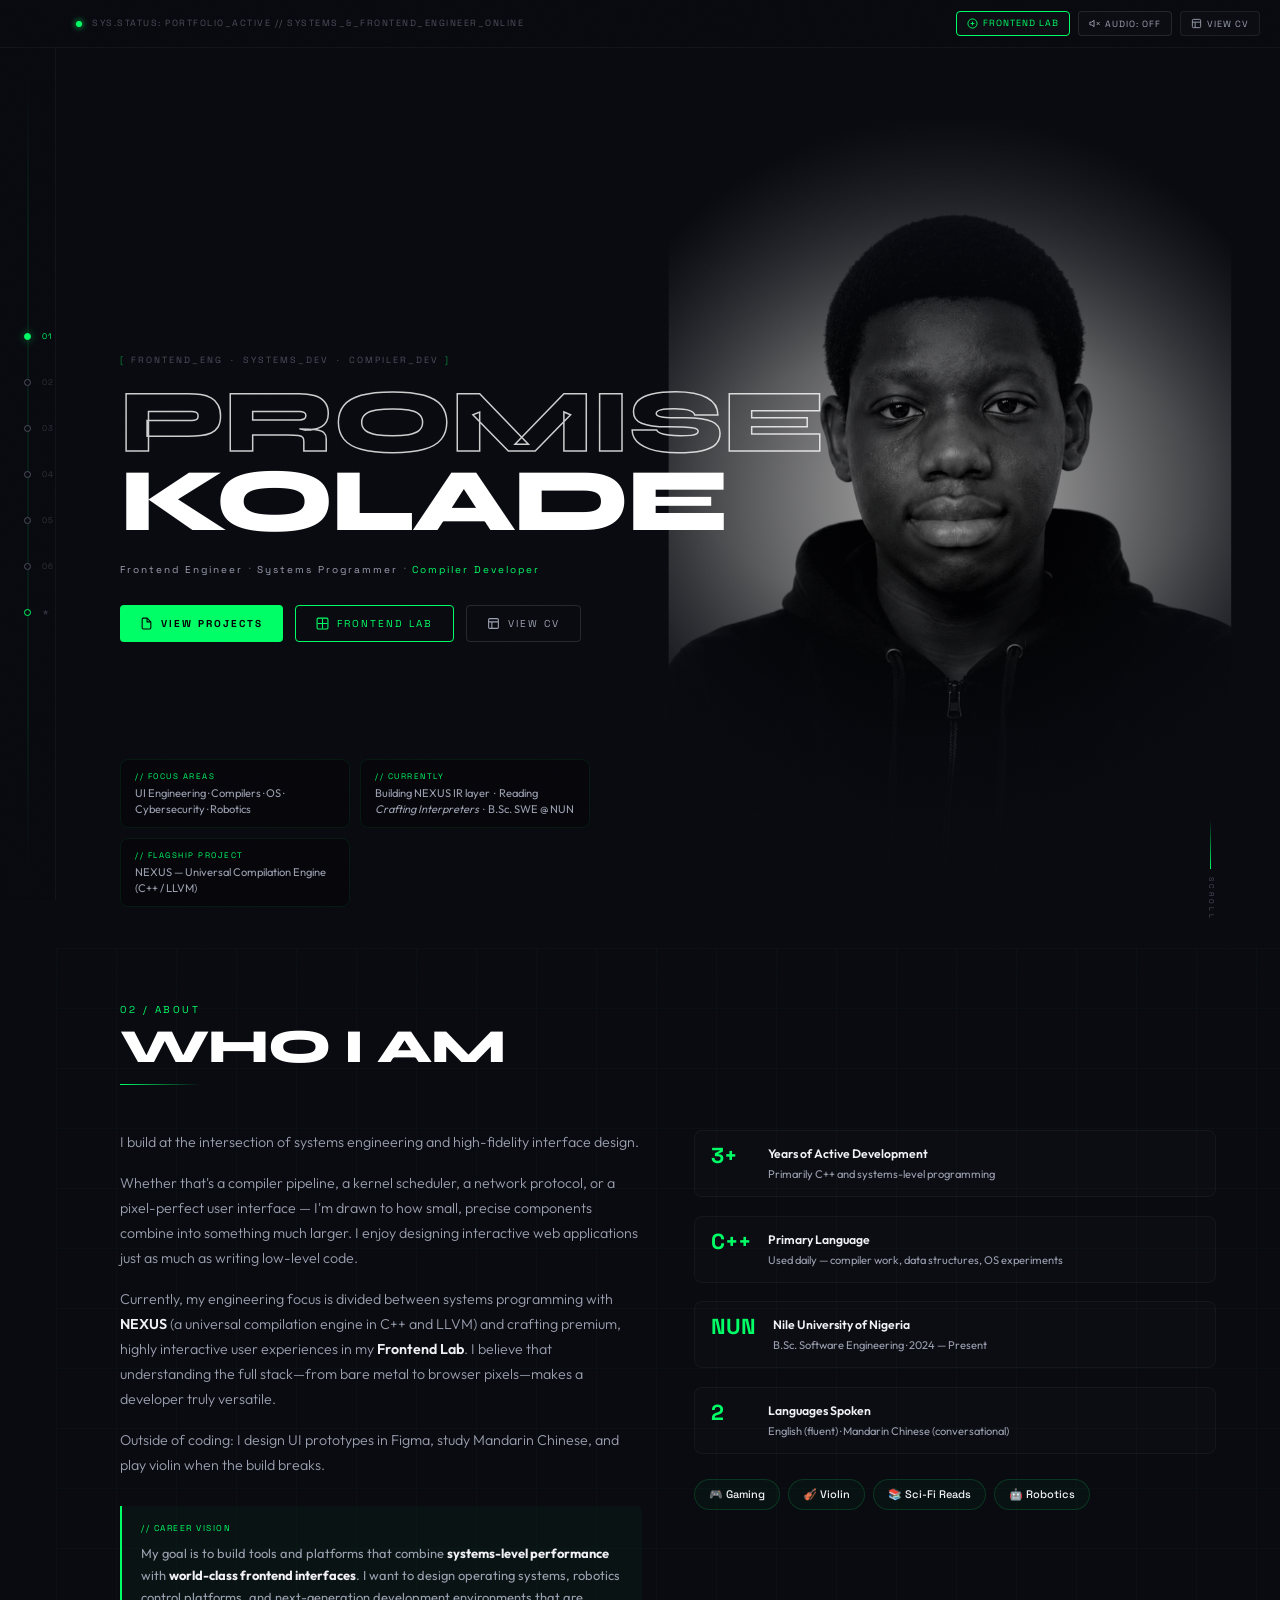
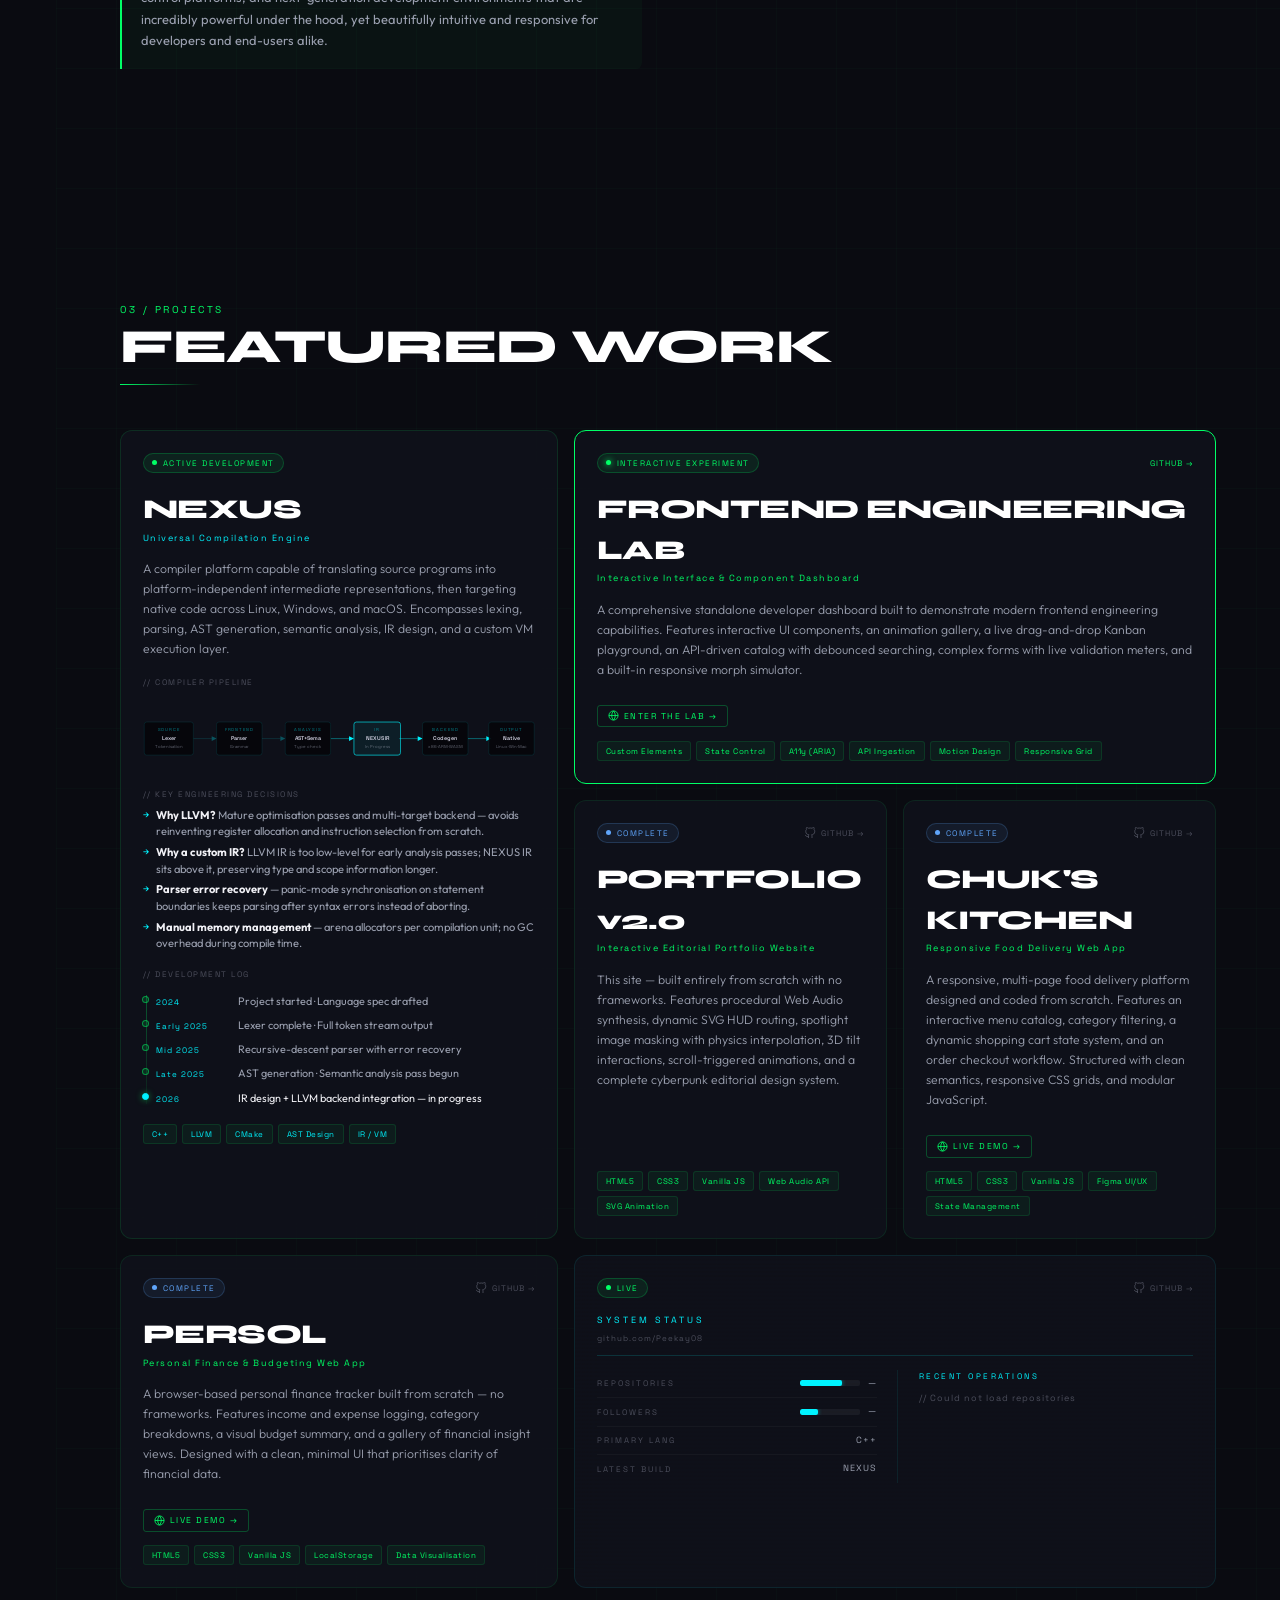
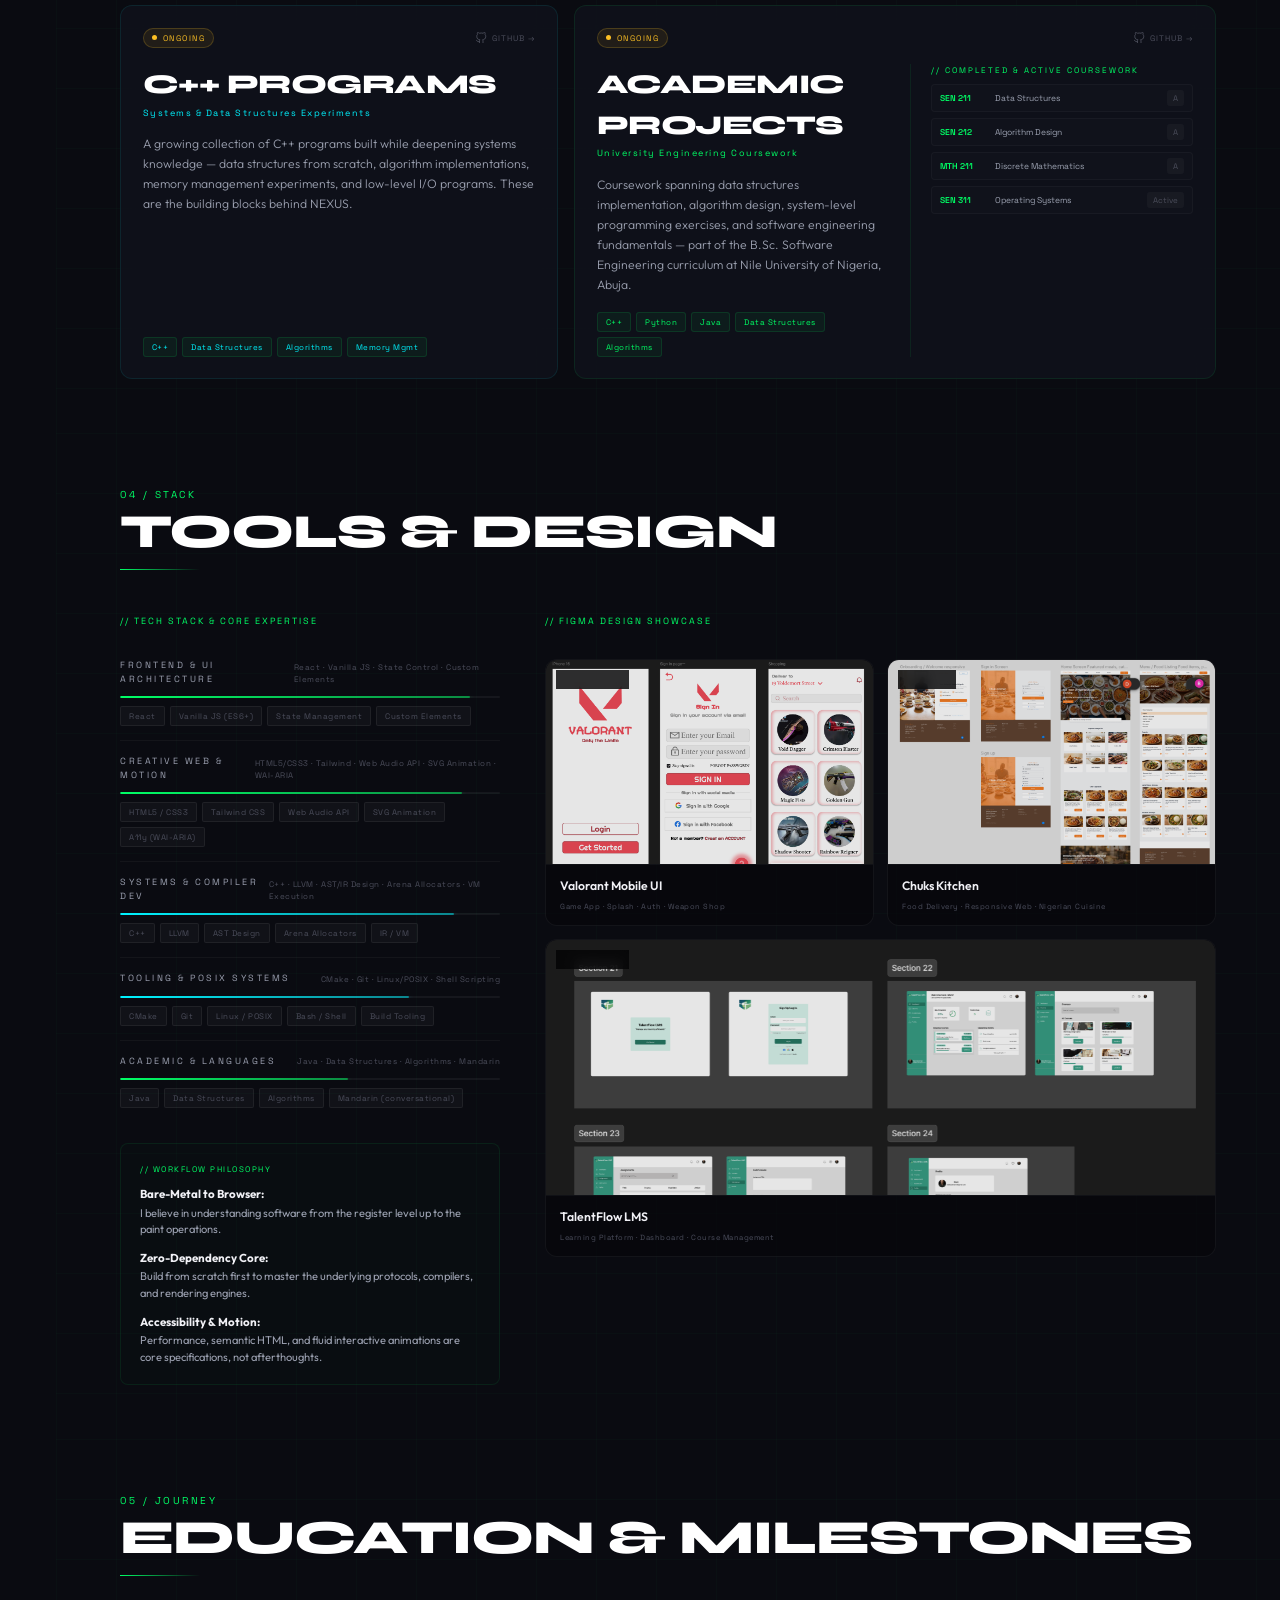
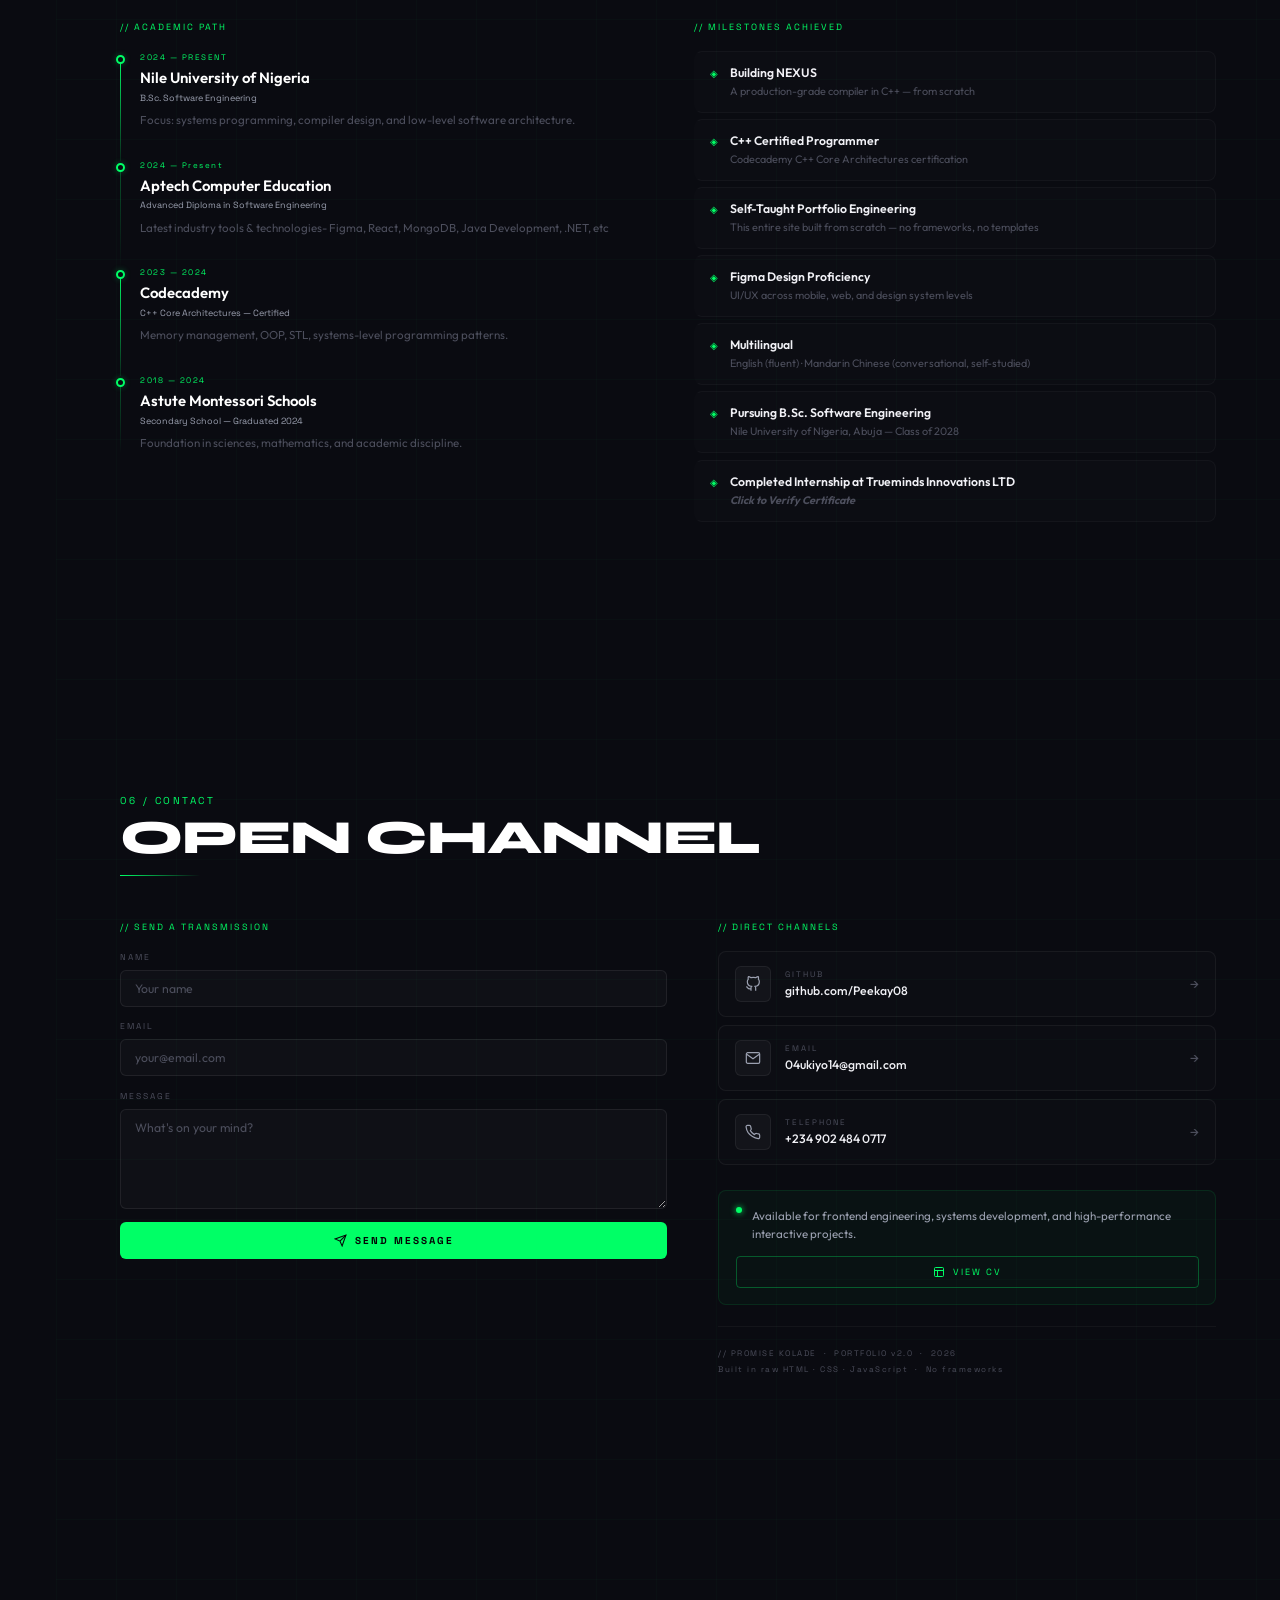
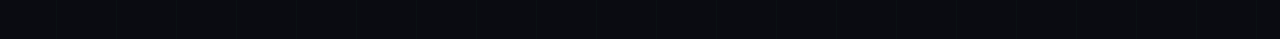
==== commit 3226d731: "refactor: extract Frontend Lab into its own standalone repository and update links" ====
--- a/index.html
+++ b/index.html
@@ -63,7 +63,7 @@
       <span class="hud-code">SYS.STATUS: PORTFOLIO_ACTIVE // SYSTEMS_&_FRONTEND_ENGINEER_ONLINE</span>
     </div>
     <div class="hud-controls">
-      <a href="labs.html" class="hud-btn labs-btn" style="border-color:var(--color-accent);color:var(--color-accent)">
+      <a href="https://peekay08.github.io/FrontendLab/" class="hud-btn labs-btn" style="border-color:var(--color-accent);color:var(--color-accent)">
         <svg viewBox="0 0 24 24" fill="none" stroke="currentColor" stroke-width="2" style="width:11px;height:11px">
           <circle cx="12" cy="12" r="10"></circle>
           <line x1="12" y1="8" x2="12" y2="16"></line>
@@ -116,7 +116,7 @@
     <a href="#contact" class="nav-item" data-section="contact" id="nav-contact">
       <span class="nav-dot"></span><span class="nav-num">06</span><span class="nav-label">CONTACT</span>
     </a>
-    <a href="labs.html" class="nav-item" id="nav-labs">
+    <a href="https://peekay08.github.io/FrontendLab/" class="nav-item" id="nav-labs">
       <span class="nav-dot" style="border-color: var(--color-accent);"></span><span class="nav-num">★</span><span
         class="nav-label" style="color: var(--color-accent);">FRONTEND LAB</span>
     </a>
@@ -168,7 +168,7 @@
             </svg>
             VIEW PROJECTS
           </a>
-          <a href="labs.html" class="cta-secondary labs-cta"
+          <a href="https://peekay08.github.io/FrontendLab/" class="cta-secondary labs-cta"
             style="border-color:var(--color-accent);color:var(--color-accent)">
             <svg viewBox="0 0 24 24" fill="none" stroke="currentColor" stroke-width="2" aria-hidden="true">
               <rect x="2" y="2" width="20" height="20" rx="2" ry="2"></rect>
@@ -457,9 +457,9 @@
                   style="background-color: var(--color-accent);box-shadow: 0 0 6px var(--color-accent);"></span>INTERACTIVE
                 EXPERIMENT
               </div>
-              <a href="labs.html" class="project-gh-link" style="color: var(--color-accent);"
-                aria-label="Enter Frontend Lab">
-                LAB SHIFT →
+              <a href="https://github.com/Peekay08/FrontendLab" target="_blank" rel="noopener" class="project-gh-link" style="color: var(--color-accent);"
+                aria-label="View Frontend Lab on GitHub">
+                GITHUB →
               </a>
             </div>
             <h3 class="project-name">FRONTEND ENGINEERING LAB</h3>
@@ -471,7 +471,7 @@
               a built-in responsive morph simulator.
             </p>
             <div class="project-links-row">
-              <a href="labs.html" class="project-live-link" style="color: var(--color-accent);">
+              <a href="https://peekay08.github.io/FrontendLab/" class="project-live-link" style="color: var(--color-accent);">
                 <svg viewBox="0 0 24 24" fill="none" stroke="currentColor" stroke-width="1.8" aria-hidden="true">
                   <circle cx="12" cy="12" r="10" />
                   <path
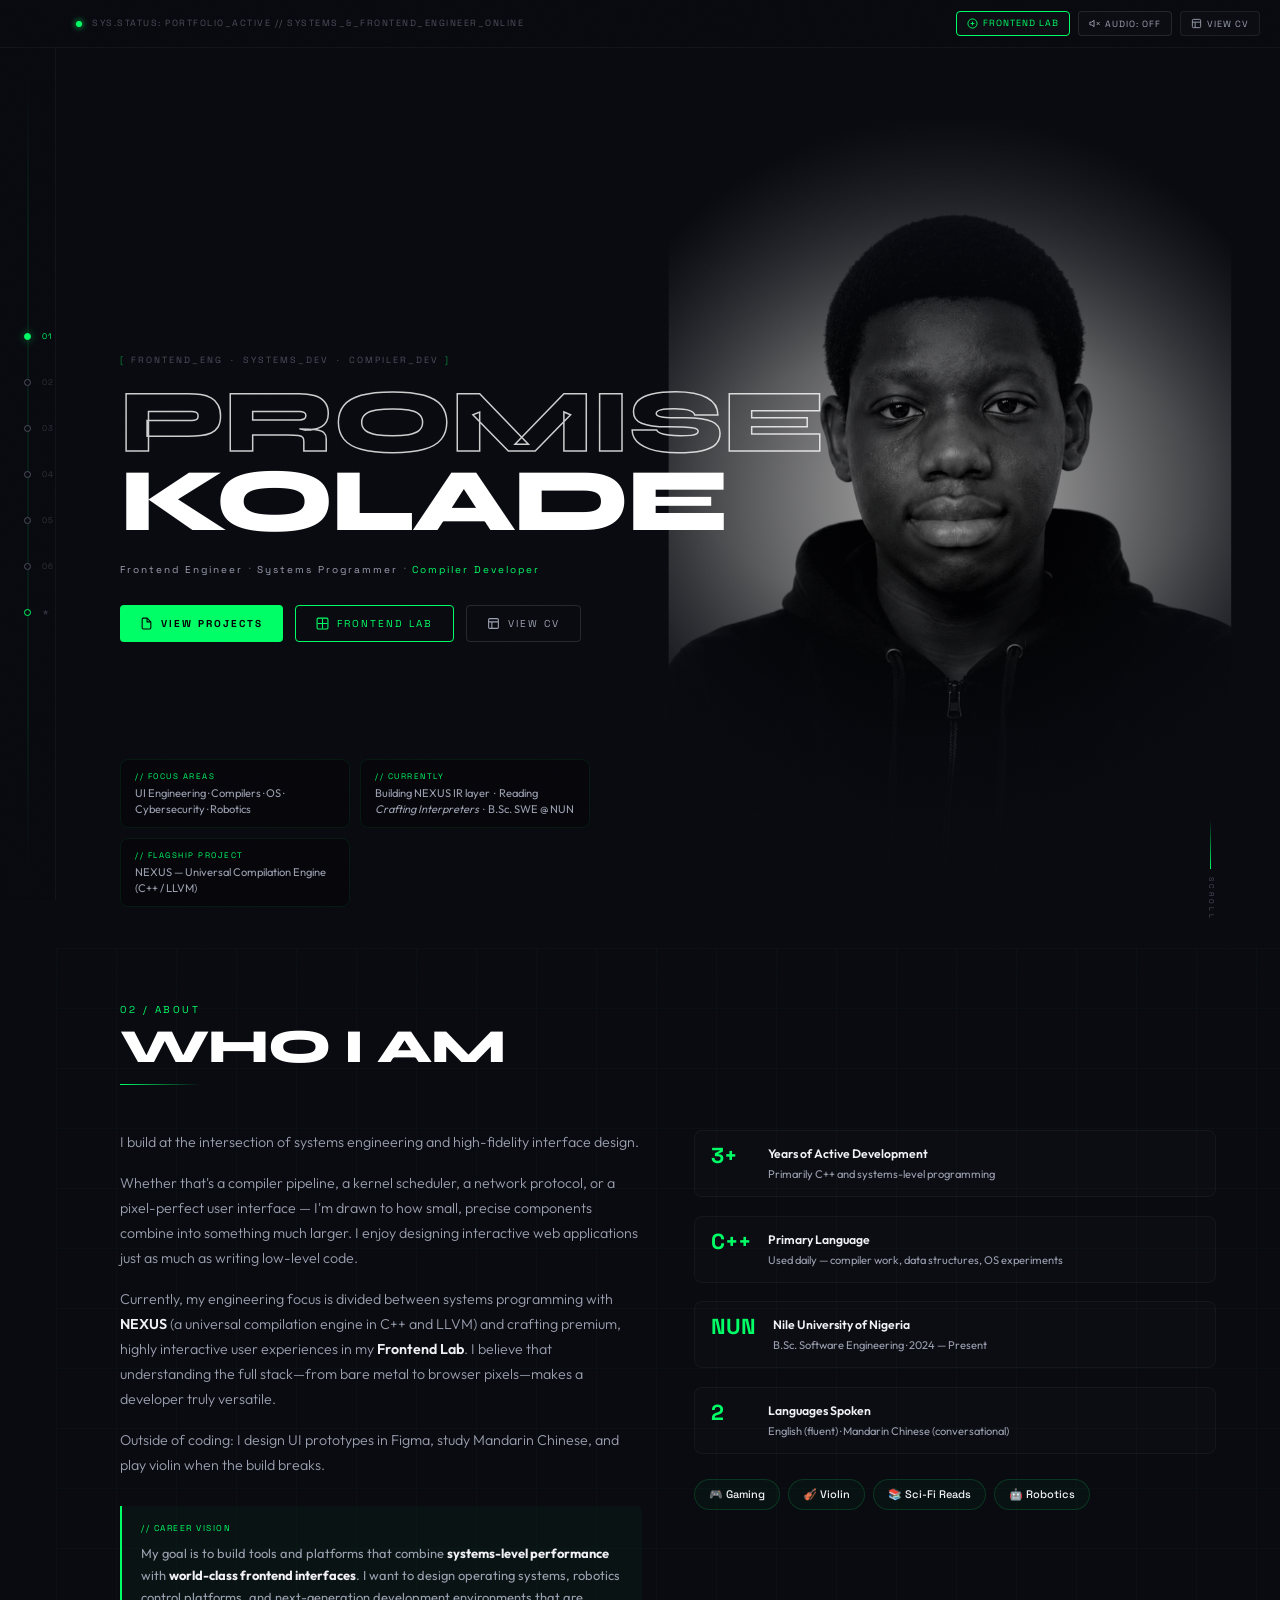
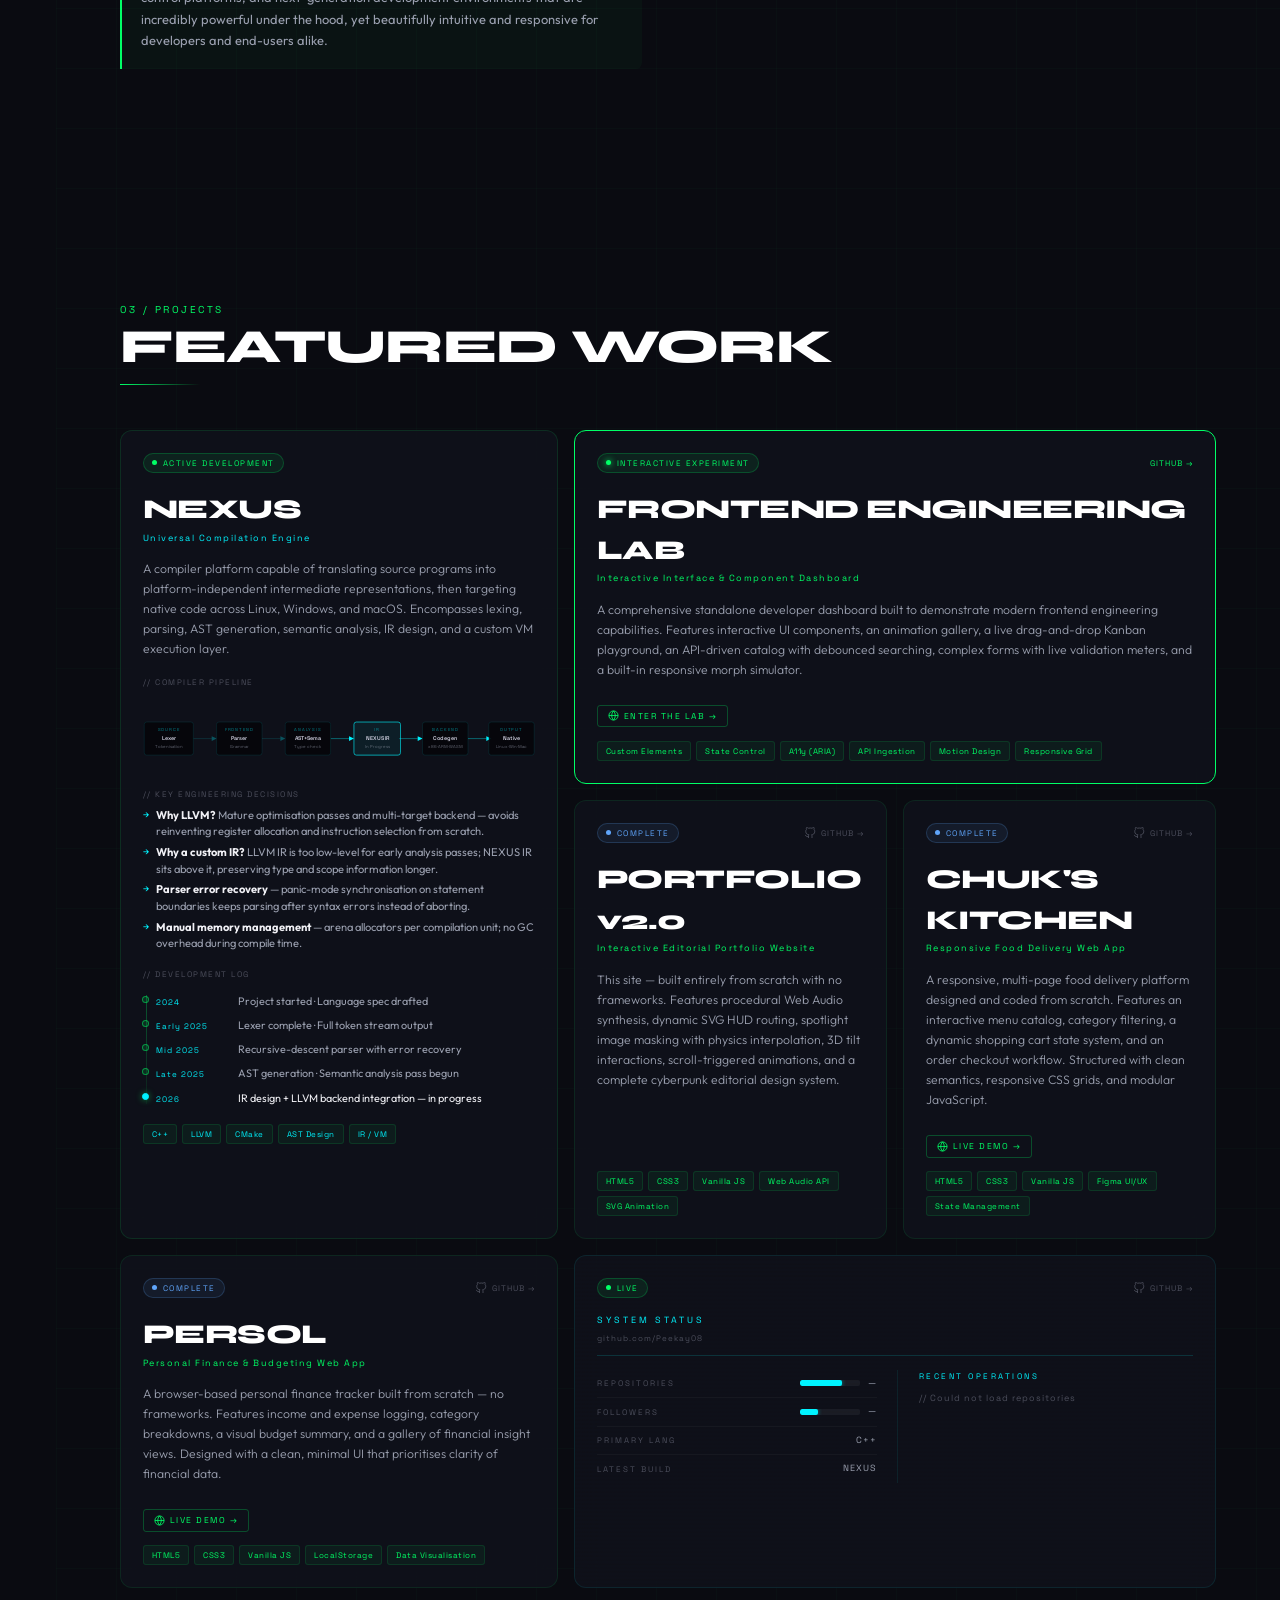
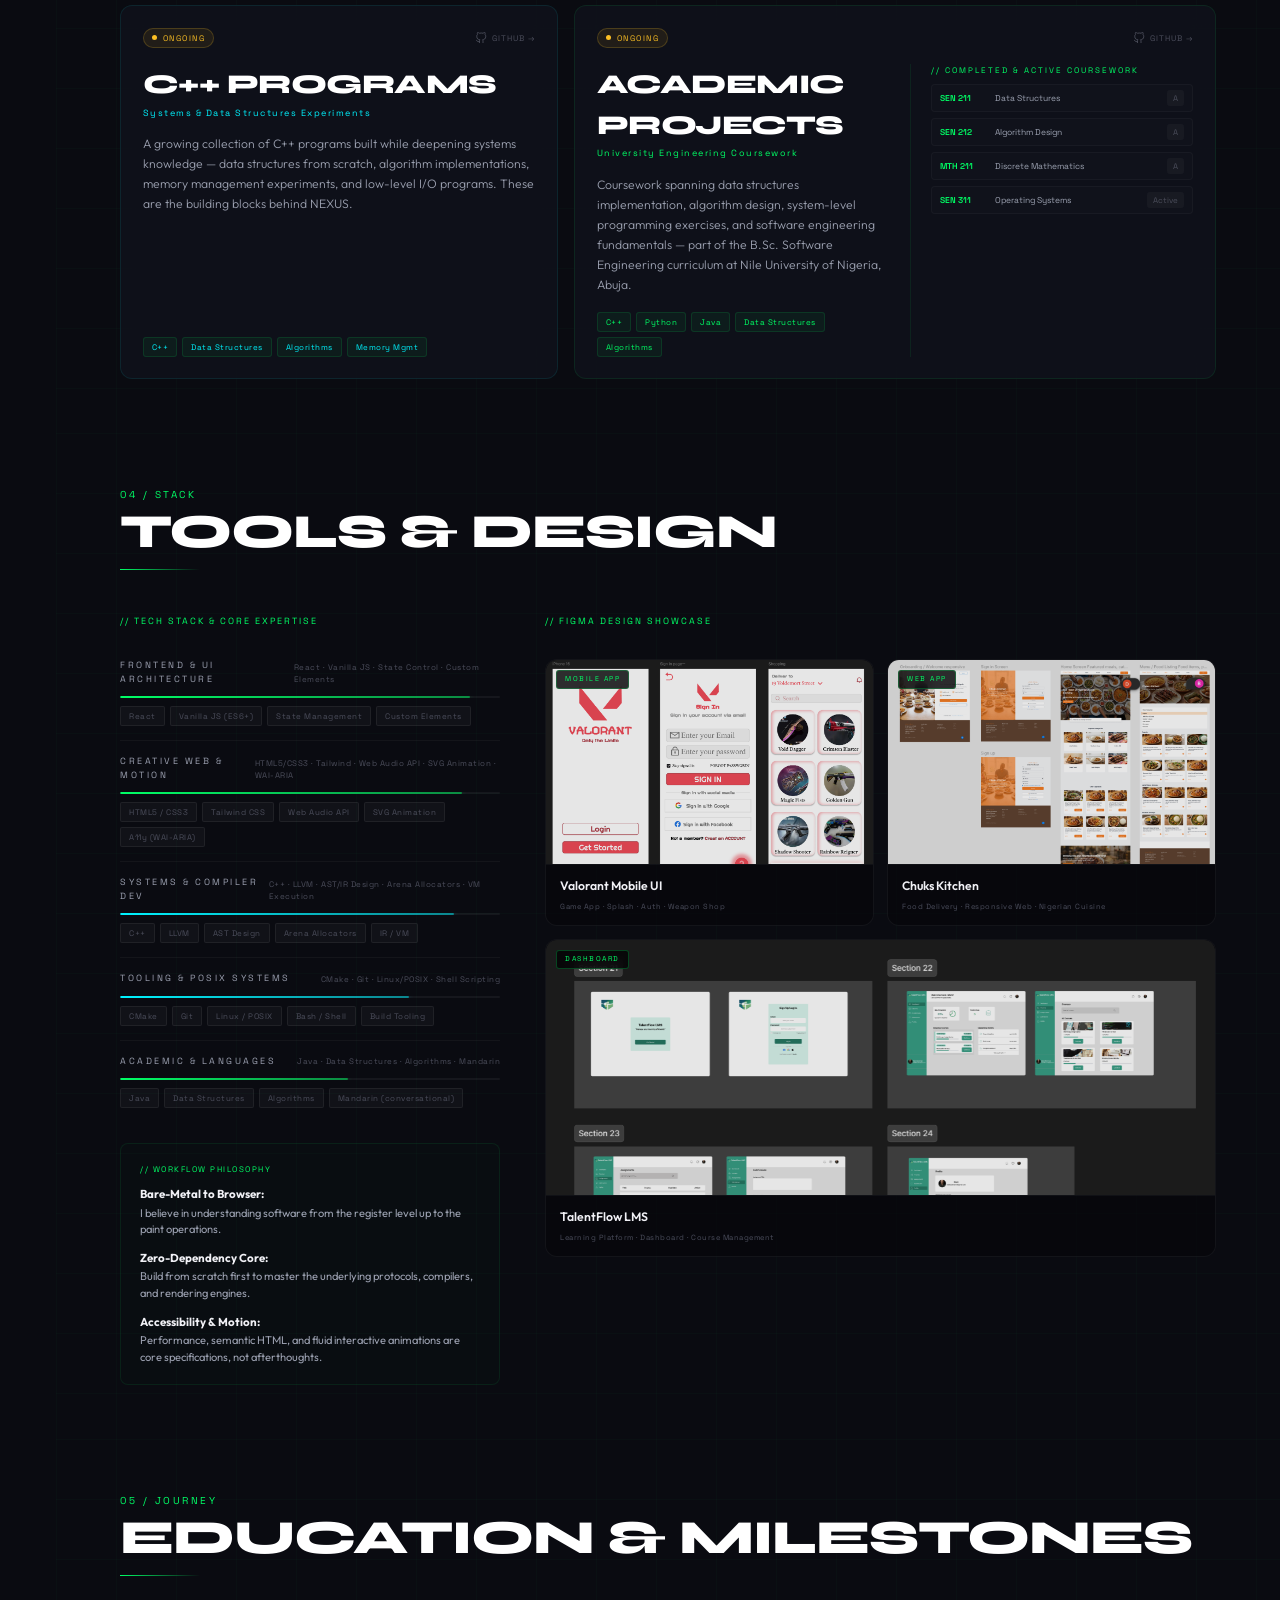
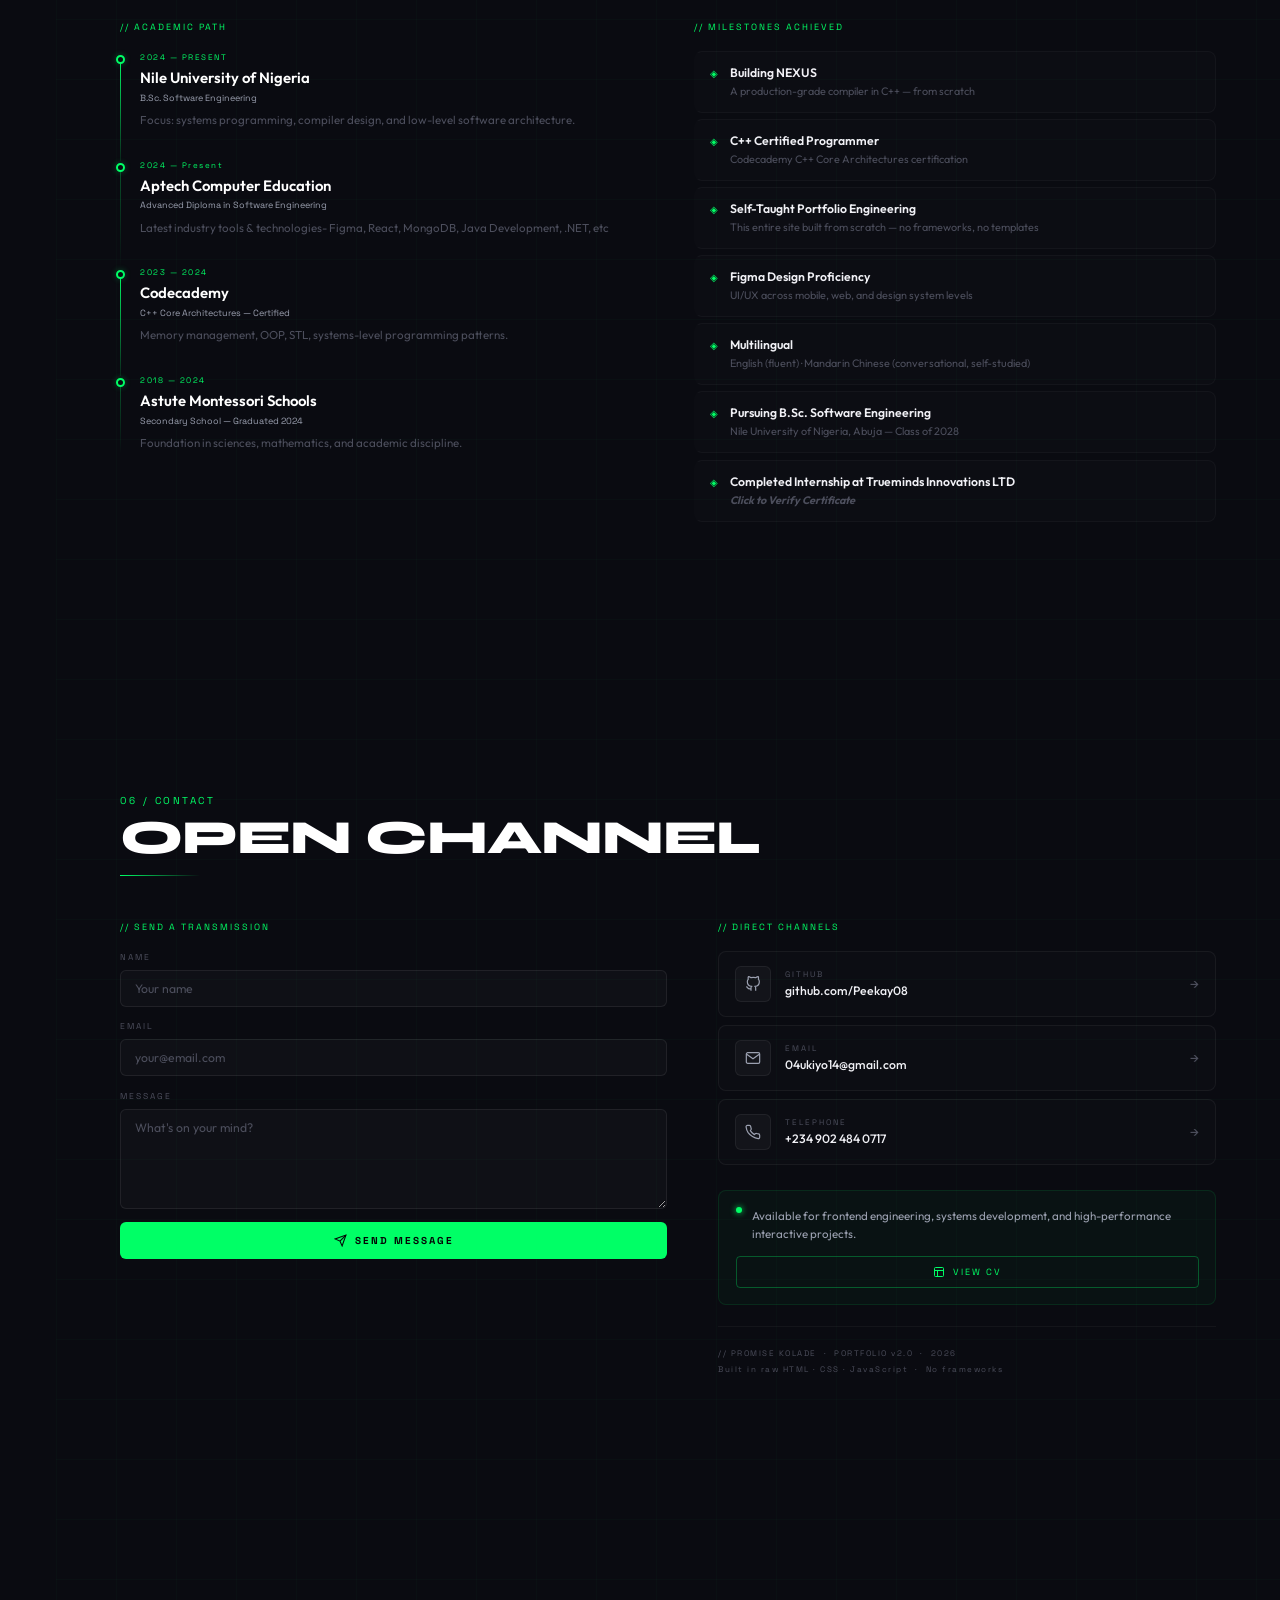
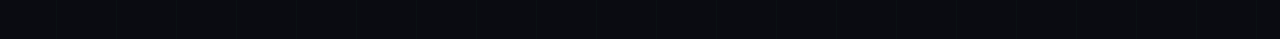
==== commit 35f893bf: "style: organize all images into images/ folder and update paths" ====
--- a/index.html
+++ b/index.html
@@ -132,7 +132,7 @@
 
       <!-- Portrait System (locked to hero) -->
       <div class="portrait-container" id="portrait-container">
-        <img src="profile3.jpeg" class="portrait-img portrait-base" alt="Promise Kolade grayscale portrait">
+        <img src="images/profile3.jpeg" class="portrait-img portrait-base" alt="Promise Kolade grayscale portrait">
         <div class="portrait-fade-overlay"></div>
       </div>
 
@@ -890,7 +890,7 @@
               <!-- Card 1: Valorant -->
               <div class="figma-card" id="figma-card-1">
                 <div class="figma-img-wrap">
-                  <img src="figma-valorant.png" alt="Valorant mobile app — splash, sign-in, and weapon shop screens"
+                  <img src="images/figma-valorant.png" alt="Valorant mobile app — splash, sign-in, and weapon shop screens"
                     class="figma-screenshot" loading="lazy" />
                   <div class="figma-img-overlay">
                     <a href="https://www.figma.com/proto/Eojv9grBNq5OULTMmqkF24/Valorant?node-id=0-1&t=CYXRGYTD6jvF47WZ-1"
@@ -917,7 +917,7 @@
               <!-- Card 2: Truemind / Chuks Kitchen -->
               <div class="figma-card" id="figma-card-2">
                 <div class="figma-img-wrap">
-                  <img src="figma-truemind.png"
+                  <img src="images/figma-truemind.png"
                     alt="Chuks Kitchen food delivery web app — onboarding, sign-in, home and menu screens"
                     class="figma-screenshot" loading="lazy" />
                   <div class="figma-img-overlay">
@@ -945,7 +945,7 @@
               <!-- Card 3: TalentFlow LMS -->
               <div class="figma-card" id="figma-card-3">
                 <div class="figma-img-wrap">
-                  <img src="figma-lms.png" alt="TalentFlow LMS — dashboard, courses, assignments and profile screens"
+                  <img src="images/figma-lms.png" alt="TalentFlow LMS — dashboard, courses, assignments and profile screens"
                     class="figma-screenshot" loading="lazy" />
                   <div class="figma-img-overlay">
                     <a href="https://www.figma.com/proto/CWdNtD8XC2al3F0GY5Pjzp/LMS?node-id=256-209&t=EKbgd2V2c9TpLBOP-1"
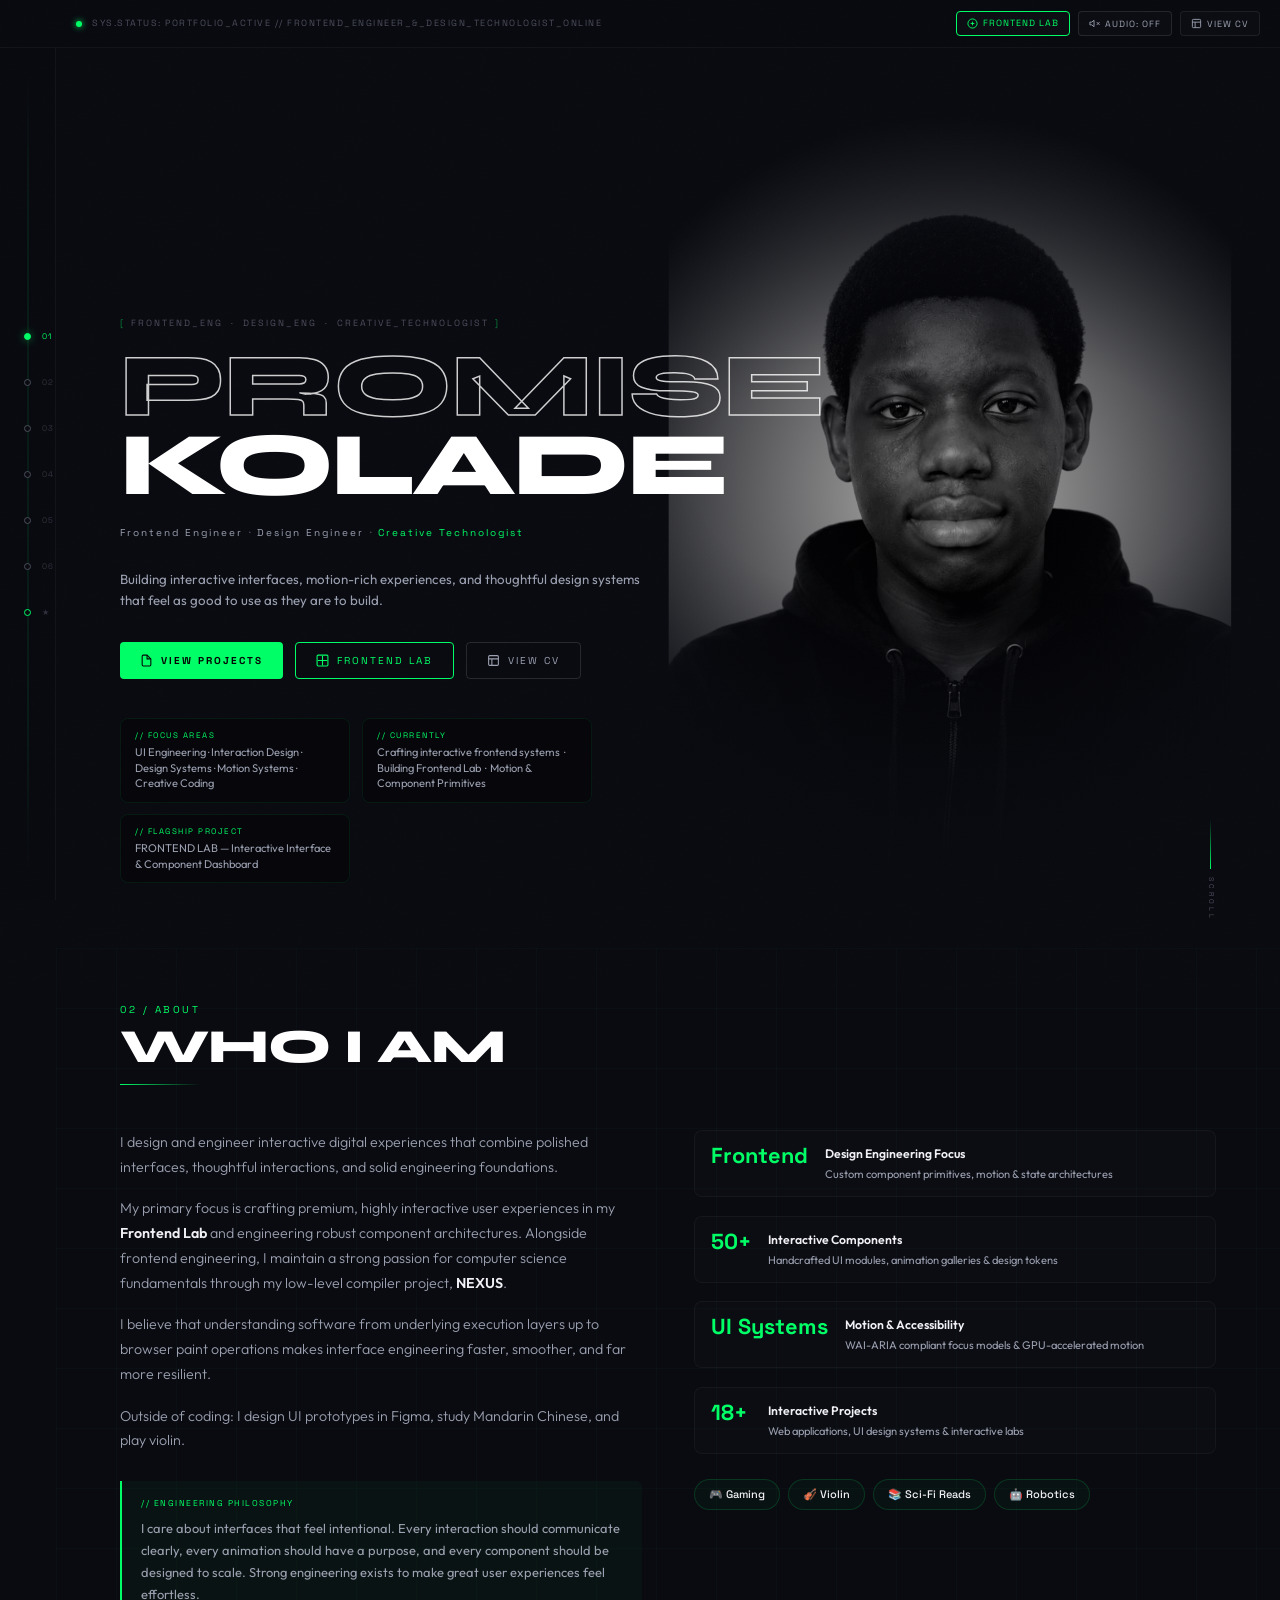
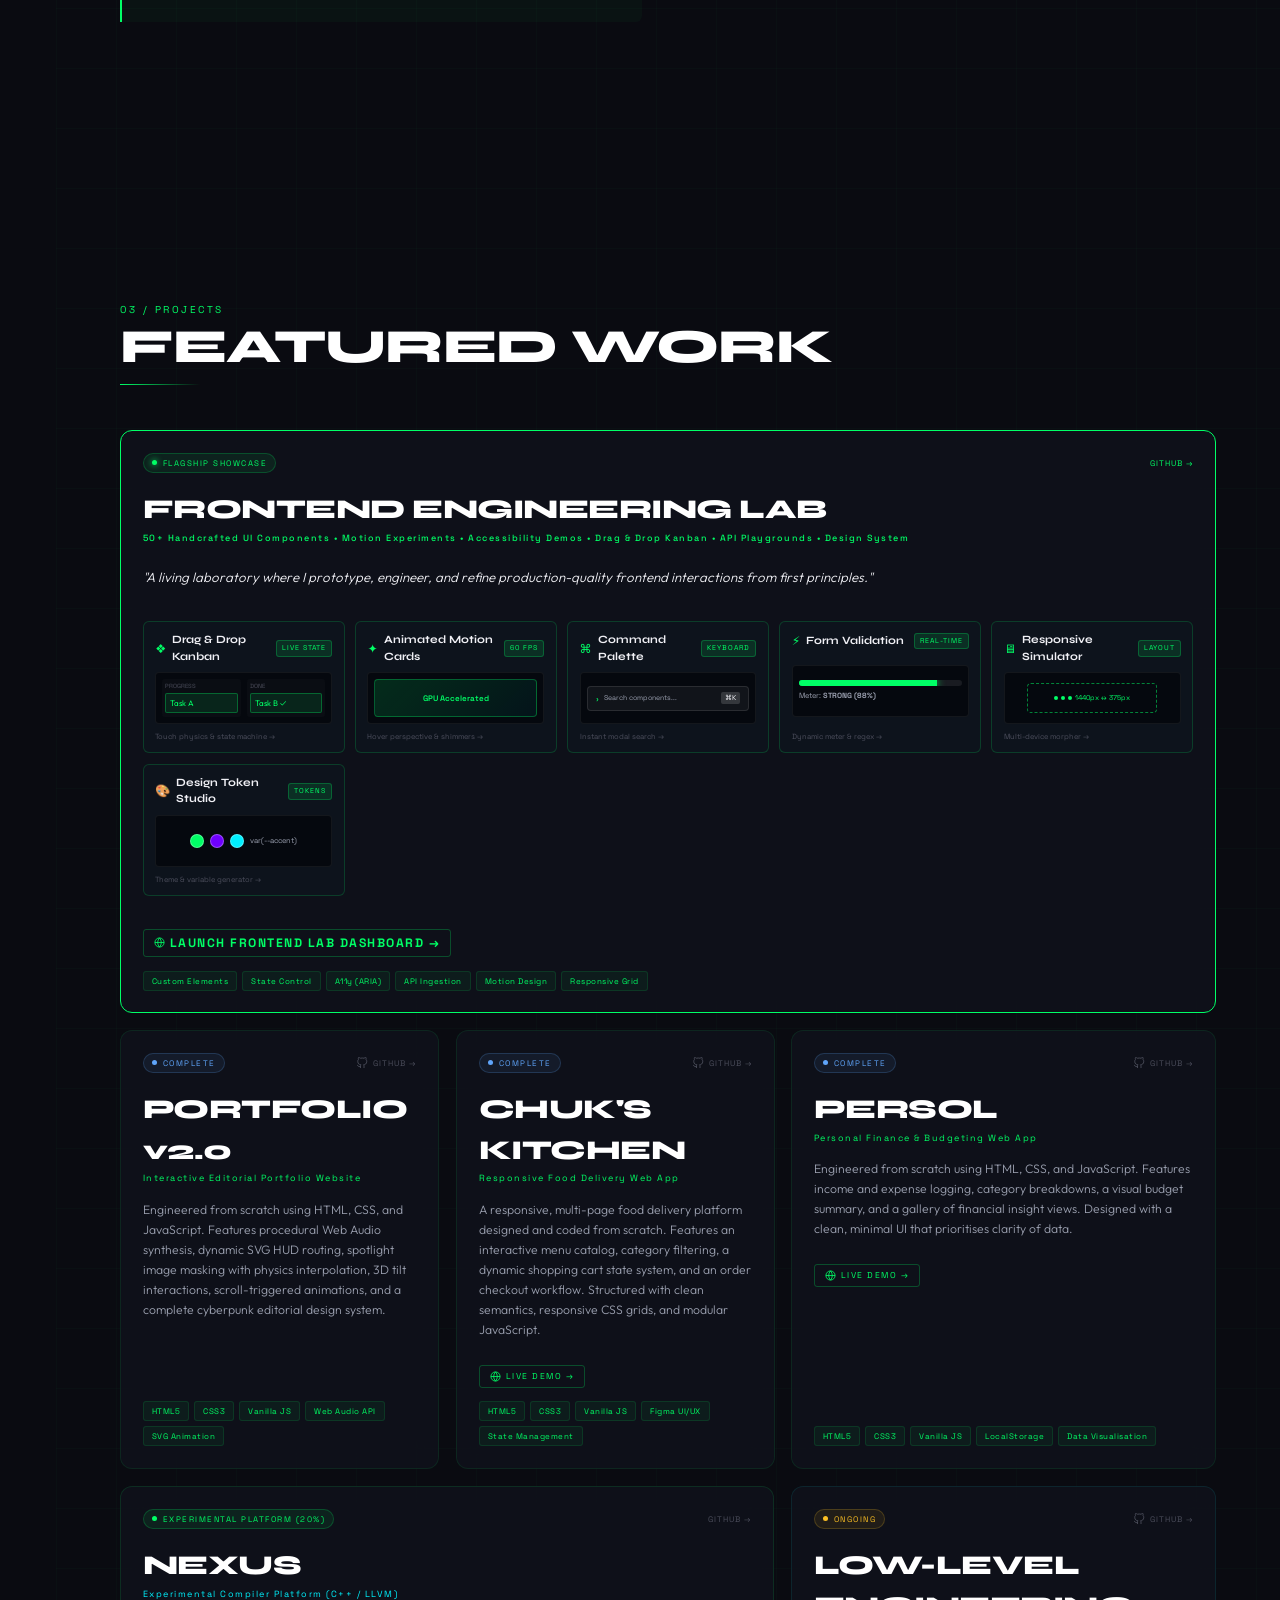
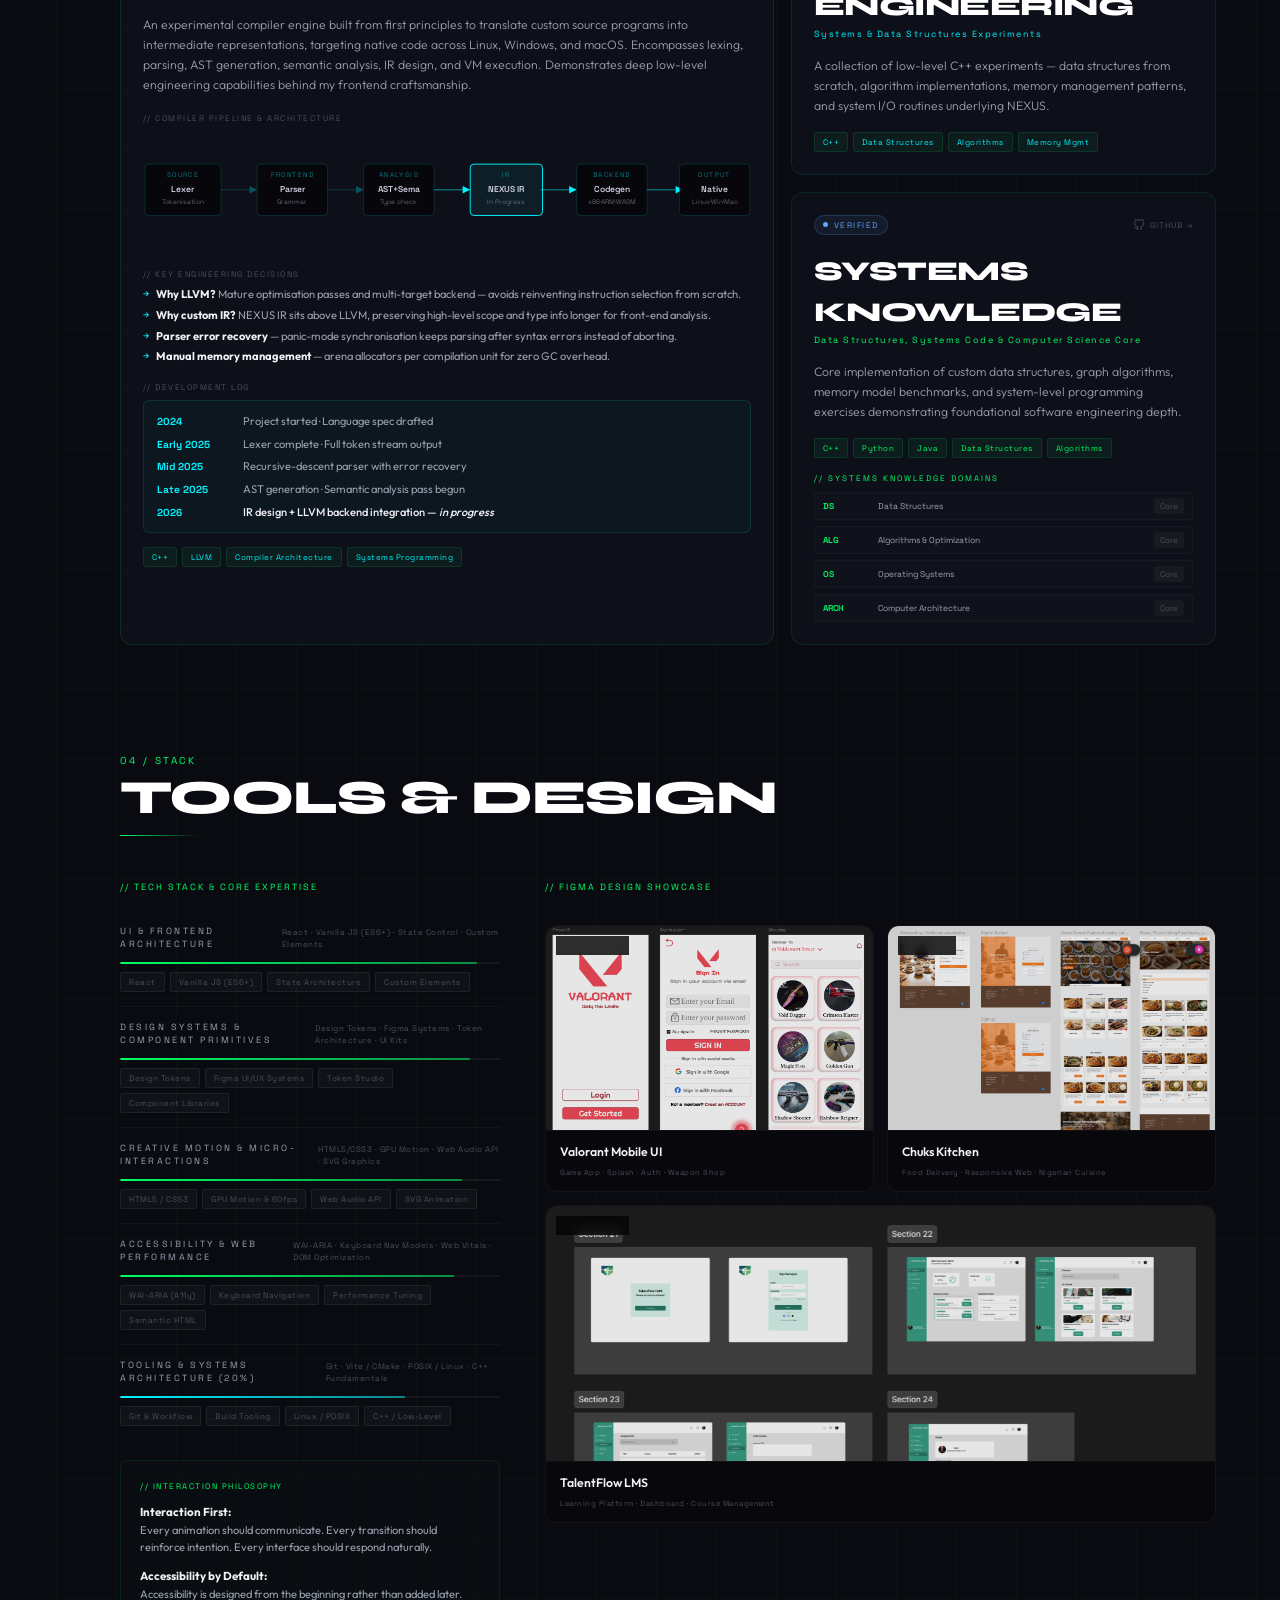
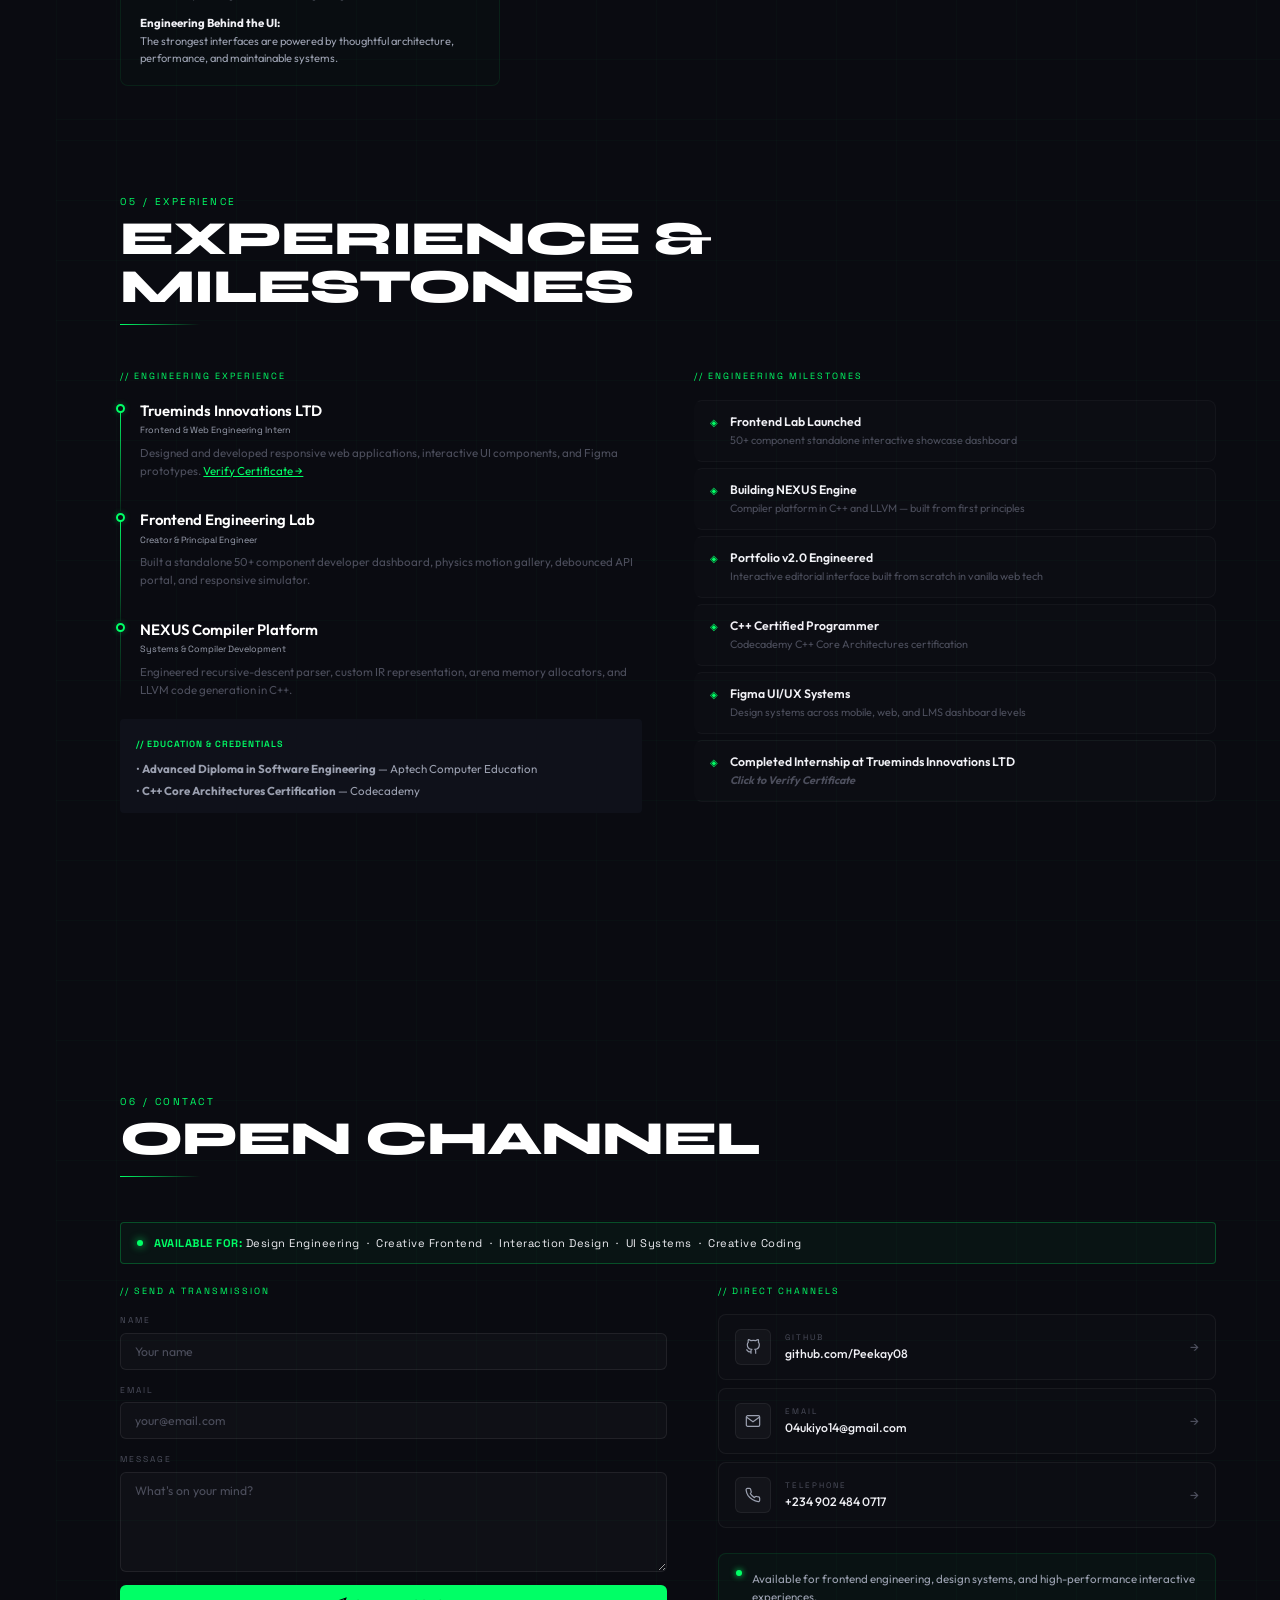
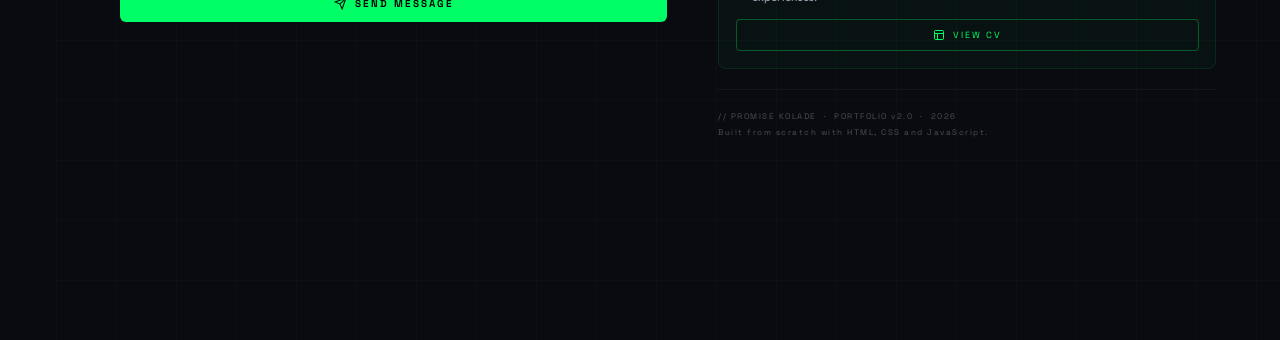
==== commit 4794a46a: "refactor: update Bento grid layout, hero spacing, and remove university references" ====
--- a/index.html
+++ b/index.html
@@ -5,8 +5,8 @@
   <meta charset="utf-8" />
   <meta name="viewport" content="width=device-width, initial-scale=1" />
   <meta name="description"
-    content="Promise Kolade — Frontend Engineer & Systems Programmer. Portfolio showcasing high-performance interactive web apps, Figma UI designs, and low-level software like the NEXUS compiler (C++/LLVM)." />
-  <title>Promise Kolade — Frontend Engineer & Systems Programmer</title>
+    content="Promise Kolade — Frontend Engineer, Design Engineer &amp; Creative Technologist. Building high-performance interactive interfaces, Frontend Lab component systems, and compiler tools." />
+  <title>Promise Kolade — Frontend Engineer &amp; Design Engineer</title>
 
   <link rel="preconnect" href="https://fonts.googleapis.com">
   <link rel="preconnect" href="https://fonts.gstatic.com" crossorigin>
@@ -60,7 +60,7 @@
   <header class="hud-header" id="site-header">
     <div class="hud-status">
       <span class="pulse-dot"></span>
-      <span class="hud-code">SYS.STATUS: PORTFOLIO_ACTIVE // SYSTEMS_&_FRONTEND_ENGINEER_ONLINE</span>
+      <span class="hud-code">SYS.STATUS: PORTFOLIO_ACTIVE // FRONTEND_ENGINEER_&amp;_DESIGN_TECHNOLOGIST_ONLINE</span>
     </div>
     <div class="hud-controls">
       <a href="https://peekay08.github.io/FrontendLab/" class="hud-btn labs-btn" style="border-color:var(--color-accent);color:var(--color-accent)">
@@ -111,7 +111,7 @@
       <span class="nav-dot"></span><span class="nav-num">04</span><span class="nav-label">STACK</span>
     </a>
     <a href="#journey" class="nav-item" data-section="journey" id="nav-journey">
-      <span class="nav-dot"></span><span class="nav-num">05</span><span class="nav-label">JOURNEY</span>
+      <span class="nav-dot"></span><span class="nav-num">05</span><span class="nav-label">EXPERIENCE</span>
     </a>
     <a href="#contact" class="nav-item" data-section="contact" id="nav-contact">
       <span class="nav-dot"></span><span class="nav-num">06</span><span class="nav-label">CONTACT</span>
@@ -143,7 +143,7 @@
       <div class="hero-content">
         <div class="hero-eyebrow" data-animate>
           <span class="eyebrow-bracket">[</span>
-          <span class="eyebrow-text">FRONTEND_ENG &nbsp;·&nbsp; SYSTEMS_DEV &nbsp;·&nbsp; COMPILER_DEV</span>
+          <span class="eyebrow-text">FRONTEND_ENG &nbsp;·&nbsp; DESIGN_ENG &nbsp;·&nbsp; CREATIVE_TECHNOLOGIST</span>
           <span class="eyebrow-bracket">]</span>
         </div>
 
@@ -155,10 +155,14 @@
         <div class="role-tags" data-animate>
           <span class="role-tag">Frontend Engineer</span>
           <span class="role-divider">·</span>
-          <span class="role-tag">Systems Programmer</span>
+          <span class="role-tag">Design Engineer</span>
           <span class="role-divider">·</span>
-          <span class="role-tag accent">Compiler Developer</span>
-        </div>
+          <span class="role-tag accent">Creative Technologist</span>
+        </div>
+
+        <p class="hero-tagline-text" style="font-size: 0.98rem; color: var(--color-text-muted); margin-top: 0.8rem; margin-bottom: 2.2rem; max-width: 580px; line-height: 1.6;">
+          Building interactive interfaces, motion-rich experiences, and thoughtful design systems that feel as good to use as they are to build.
+        </p>
 
         <div class="hero-ctas" data-animate>
           <a href="#projects" class="cta-primary" id="view-projects-cta">
@@ -193,21 +197,21 @@
         <div class="hud-info-card card" data-hotspot="skills" tabindex="0" id="hud-card-skills">
           <div class="card-borders"></div>
           <span class="hud-info-label">// FOCUS AREAS</span>
-          <p class="hud-info-text">UI Engineering · Compilers · OS · Cybersecurity · Robotics</p>
+          <p class="hud-info-text">UI Engineering · Interaction Design · Design Systems · Motion Systems · Creative Coding</p>
         </div>
         <div class="hud-info-card card" data-hotspot="about" tabindex="0" id="hud-card-status">
           <div class="card-borders"></div>
           <span class="hud-info-label">// CURRENTLY</span>
           <p class="hud-info-text">
-            Building NEXUS IR layer &nbsp;·&nbsp;
-            Reading <em>Crafting Interpreters</em> &nbsp;·&nbsp;
-            B.Sc. SWE @ NUN
+            Crafting interactive frontend systems &nbsp;·&nbsp;
+            Building Frontend Lab &nbsp;·&nbsp;
+            Motion &amp; Component Primitives
           </p>
         </div>
         <div class="hud-info-card card" data-hotspot="projects" tabindex="0" id="hud-card-project">
           <div class="card-borders"></div>
           <span class="hud-info-label">// FLAGSHIP PROJECT</span>
-          <p class="hud-info-text">NEXUS — Universal Compilation Engine (C++ / LLVM)</p>
+          <p class="hud-info-text">FRONTEND LAB — Interactive Interface &amp; Component Dashboard</p>
         </div>
       </div>
 
@@ -236,31 +240,22 @@
           <!-- Bio -->
           <div class="about-bio" data-animate>
             <p class="bio-text" data-animate>
-              I build at the intersection of systems engineering and high-fidelity interface design.
+              I design and engineer interactive digital experiences that combine polished interfaces, thoughtful interactions, and solid engineering foundations.
             </p>
             <p class="bio-text" data-animate>
-              Whether that's a compiler pipeline, a kernel scheduler, a network protocol, or a pixel-perfect user
-              interface — I'm drawn to how small, precise components combine into something much larger. I enjoy
-              designing interactive web applications just as much as writing low-level code.
+              My primary focus is crafting premium, highly interactive user experiences in my <strong>Frontend Lab</strong> and engineering robust component architectures. Alongside frontend engineering, I maintain a strong passion for computer science fundamentals through my low-level compiler project, <strong>NEXUS</strong>.
             </p>
             <p class="bio-text" data-animate>
-              Currently, my engineering focus is divided between systems programming with <strong>NEXUS</strong> (a
-              universal compilation engine in C++ and LLVM) and crafting premium, highly interactive user experiences in
-              my <strong>Frontend Lab</strong>. I believe that understanding the full stack—from bare metal to browser
-              pixels—makes a developer truly versatile.
+              I believe that understanding software from underlying execution layers up to browser paint operations makes interface engineering faster, smoother, and far more resilient.
             </p>
             <p class="bio-text" data-animate>
-              Outside of coding: I design UI prototypes in Figma, study Mandarin Chinese, and play violin when the build
-              breaks.
+              Outside of coding: I design UI prototypes in Figma, study Mandarin Chinese, and play violin.
             </p>
 
             <div class="career-vision" data-animate>
-              <span class="vision-label">// CAREER VISION</span>
+              <span class="vision-label">// ENGINEERING PHILOSOPHY</span>
               <p class="vision-text">
-                My goal is to build tools and platforms that combine <strong>systems-level performance</strong> with
-                <strong>world-class frontend interfaces</strong>. I want to design operating systems, robotics control
-                platforms, and next-generation development environments that are incredibly powerful under the hood, yet
-                beautifully intuitive and responsive for developers and end-users alike.
+                I care about interfaces that feel intentional. Every interaction should communicate clearly, every animation should have a purpose, and every component should be designed to scale. Strong engineering exists to make great user experiences feel effortless.
               </p>
             </div>
           </div>
@@ -268,31 +263,31 @@
           <!-- Honest Stats -->
           <div class="about-stats" data-animate>
             <div class="honest-stat">
-              <span class="honest-num">3+</span>
+              <span class="honest-num">Frontend</span>
               <div class="honest-desc">
-                <strong>Years of Active Development</strong>
-                <span>Primarily C++ and systems-level programming</span>
+                <strong>Design Engineering Focus</strong>
+                <span>Custom component primitives, motion &amp; state architectures</span>
               </div>
             </div>
             <div class="honest-stat">
-              <span class="honest-num">C++</span>
+              <span class="honest-num">50+</span>
               <div class="honest-desc">
-                <strong>Primary Language</strong>
-                <span>Used daily — compiler work, data structures, OS experiments</span>
+                <strong>Interactive Components</strong>
+                <span>Handcrafted UI modules, animation galleries &amp; design tokens</span>
               </div>
             </div>
             <div class="honest-stat">
-              <span class="honest-num">NUN</span>
+              <span class="honest-num">UI Systems</span>
               <div class="honest-desc">
-                <strong>Nile University of Nigeria</strong>
-                <span>B.Sc. Software Engineering · 2024 — Present</span>
+                <strong>Motion &amp; Accessibility</strong>
+                <span>WAI-ARIA compliant focus models &amp; GPU-accelerated motion</span>
               </div>
             </div>
             <div class="honest-stat">
-              <span class="honest-num">2</span>
+              <span class="honest-num">18+</span>
               <div class="honest-desc">
-                <strong>Languages Spoken</strong>
-                <span>English (fluent) · Mandarin Chinese (conversational)</span>
+                <strong>Interactive Projects</strong>
+                <span>Web applications, UI design systems &amp; interactive labs</span>
               </div>
             </div>
 
@@ -324,138 +319,13 @@
 
         <div class="projects-grid">
 
-          <!-- NEXUS — featured -->
-          <article class="project-card project-featured systems-accent" data-animate id="project-nexus">
-            <div class="project-top-row">
-              <div class="project-status status-active">
-                <span class="status-dot"></span>ACTIVE DEVELOPMENT
-              </div>
-            </div>
-
-            <h3 class="project-name">NEXUS</h3>
-            <p class="project-tagline">Universal Compilation Engine</p>
-            <p class="project-desc">
-              A compiler platform capable of translating source programs into platform-independent intermediate
-              representations, then targeting native code across Linux, Windows, and macOS. Encompasses lexing, parsing,
-              AST generation, semantic analysis, IR design, and a custom VM execution layer.
-            </p>
-
-            <!-- Animated SVG Compiler Pipeline -->
-            <div aria-label="NEXUS compiler pipeline">
-              <span class="challenges-label">// COMPILER PIPELINE</span>
-              <div class="nexus-svg-pipeline-wrap">
-                <svg class="nexus-svg-pipeline" id="nexus-pipeline-svg" viewBox="0 0 640 90" aria-hidden="true">
-                  <!-- Connectors (drawn left-to-right on hover) -->
-                  <line class="pipeline-connector" id="pc-0" x1="82" y1="45" x2="112" y2="45" />
-                  <line class="pipeline-connector" id="pc-1" x1="194" y1="45" x2="224" y2="45" />
-                  <line class="pipeline-connector" id="pc-2" x1="306" y1="45" x2="336" y2="45" />
-                  <line class="pipeline-connector" id="pc-3" x1="418" y1="45" x2="448" y2="45" />
-                  <line class="pipeline-connector" id="pc-4" x1="530" y1="45" x2="560" y2="45" />
-                  <!-- Arrow heads -->
-                  <polygon class="pipeline-arrow-head" id="pa-0" points="112,41 120,45 112,49" />
-                  <polygon class="pipeline-arrow-head" id="pa-1" points="224,41 232,45 224,49" />
-                  <polygon class="pipeline-arrow-head" id="pa-2" points="336,41 344,45 336,49" />
-                  <polygon class="pipeline-arrow-head" id="pa-3" points="448,41 456,45 448,49" />
-                  <polygon class="pipeline-arrow-head" id="pa-4" points="560,41 568,45 560,49" />
-                  <!-- Stage boxes -->
-                  <!-- Lexer -->
-                  <rect class="pipeline-stage-rect" x="2" y="18" width="80" height="54" rx="4" />
-                  <text class="pipeline-stage-label" x="42" y="32">SOURCE</text>
-                  <text class="pipeline-stage-name" x="42" y="47">Lexer</text>
-                  <text class="pipeline-stage-sub" x="42" y="60">Tokenisation</text>
-                  <!-- Parser -->
-                  <rect class="pipeline-stage-rect" x="120" y="18" width="74" height="54" rx="4" />
-                  <text class="pipeline-stage-label" x="157" y="32">FRONTEND</text>
-                  <text class="pipeline-stage-name" x="157" y="47">Parser</text>
-                  <text class="pipeline-stage-sub" x="157" y="60">Grammar</text>
-                  <!-- AST -->
-                  <rect class="pipeline-stage-rect" x="232" y="18" width="74" height="54" rx="4" />
-                  <text class="pipeline-stage-label" x="269" y="32">ANALYSIS</text>
-                  <text class="pipeline-stage-name" x="269" y="47">AST+Sema</text>
-                  <text class="pipeline-stage-sub" x="269" y="60">Type check</text>
-                  <!-- IR (active) -->
-                  <rect class="pipeline-active-glow" x="343" y="15" width="78" height="60" rx="5" />
-                  <rect class="pipeline-stage-rect active" x="344" y="18" width="76" height="54" rx="4" />
-                  <text class="pipeline-stage-label" x="382" y="32">IR</text>
-                  <text class="pipeline-stage-name" x="382" y="47">NEXUS IR</text>
-                  <text class="pipeline-stage-sub" x="382" y="60">In Progress</text>
-                  <!-- Codegen -->
-                  <rect class="pipeline-stage-rect" x="456" y="18" width="74" height="54" rx="4" />
-                  <text class="pipeline-stage-label" x="493" y="32">BACKEND</text>
-                  <text class="pipeline-stage-name" x="493" y="47">Codegen</text>
-                  <text class="pipeline-stage-sub" x="493" y="60">x86·ARM·WASM</text>
-                  <!-- Native -->
-                  <rect class="pipeline-stage-rect" x="564" y="18" width="74" height="54" rx="4" />
-                  <text class="pipeline-stage-label" x="601" y="32">OUTPUT</text>
-                  <text class="pipeline-stage-name" x="601" y="47">Native</text>
-                  <text class="pipeline-stage-sub" x="601" y="60">Linux·Win·Mac</text>
-                </svg>
-              </div><!-- /nexus-svg-pipeline-wrap -->
-
-              <!-- Engineering Decisions -->
-              <div class="project-challenges nexus-decisions">
-                <span class="challenges-label">// KEY ENGINEERING DECISIONS</span>
-                <ul class="challenge-list">
-                  <li><strong>Why LLVM?</strong> Mature optimisation passes and multi-target backend — avoids
-                    reinventing register allocation and instruction selection from scratch.</li>
-                  <li><strong>Why a custom IR?</strong> LLVM IR is too low-level for early analysis passes; NEXUS IR
-                    sits above it, preserving type and scope information longer.</li>
-                  <li><strong>Parser error recovery</strong> — panic-mode synchronisation on statement boundaries keeps
-                    parsing after syntax errors instead of aborting.</li>
-                  <li><strong>Manual memory management</strong> — arena allocators per compilation unit; no GC overhead
-                    during compile time.</li>
-                </ul>
-              </div>
-
-              <!-- Dev Log Timeline -->
-              <div class="nexus-devlog">
-                <span class="challenges-label">// DEVELOPMENT LOG</span>
-                <div class="devlog-track">
-                  <div class="devlog-item done">
-                    <span class="devlog-dot"></span>
-                    <span class="devlog-date">2024</span>
-                    <span class="devlog-event">Project started · Language spec drafted</span>
-                  </div>
-                  <div class="devlog-item done">
-                    <span class="devlog-dot"></span>
-                    <span class="devlog-date">Early 2025</span>
-                    <span class="devlog-event">Lexer complete · Full token stream output</span>
-                  </div>
-                  <div class="devlog-item done">
-                    <span class="devlog-dot"></span>
-                    <span class="devlog-date">Mid 2025</span>
-                    <span class="devlog-event">Recursive-descent parser with error recovery</span>
-                  </div>
-                  <div class="devlog-item done">
-                    <span class="devlog-dot"></span>
-                    <span class="devlog-date">Late 2025</span>
-                    <span class="devlog-event">AST generation · Semantic analysis pass begun</span>
-                  </div>
-                  <div class="devlog-item active">
-                    <span class="devlog-dot"></span>
-                    <span class="devlog-date">2026</span>
-                    <span class="devlog-event">IR design + LLVM backend integration — in progress</span>
-                  </div>
-                </div>
-              </div>
-
-              <div class="project-stack-chips" style="margin-top:1rem;">
-                <span class="stack-chip">C++</span>
-                <span class="stack-chip">LLVM</span>
-                <span class="stack-chip">CMake</span>
-                <span class="stack-chip">AST Design</span>
-                <span class="stack-chip">IR / VM</span>
-              </div>
-          </article>
-
-          <!-- Frontend Engineering Lab & Dashboard -->
+          <!-- Frontend Engineering Lab & Dashboard (FLAGSHIP #1) -->
           <article class="project-card project-featured" data-animate id="project-labs"
             style="border-color: var(--color-accent);">
             <div class="project-top-row">
               <div class="project-status status-active" style="color: var(--color-accent);">
                 <span class="status-dot"
-                  style="background-color: var(--color-accent);box-shadow: 0 0 6px var(--color-accent);"></span>INTERACTIVE
-                EXPERIMENT
+                  style="background-color: var(--color-accent);box-shadow: 0 0 6px var(--color-accent);"></span>FLAGSHIP SHOWCASE
               </div>
               <a href="https://github.com/Peekay08/FrontendLab" target="_blank" rel="noopener" class="project-gh-link" style="color: var(--color-accent);"
                 aria-label="View Frontend Lab on GitHub">
@@ -463,21 +333,127 @@
               </a>
             </div>
             <h3 class="project-name">FRONTEND ENGINEERING LAB</h3>
-            <p class="project-tagline">Interactive Interface & Component Dashboard</p>
-            <p class="project-desc">
-              A comprehensive standalone developer dashboard built to demonstrate modern frontend engineering
-              capabilities. Features interactive UI components, an animation gallery, a live drag-and-drop Kanban
-              playground, an API-driven catalog with debounced searching, complex forms with live validation meters, and
-              a built-in responsive morph simulator.
+            <p class="project-tagline" style="color: var(--color-accent); font-weight: 500;">
+              50+ Handcrafted UI Components • Motion Experiments • Accessibility Demos • Drag &amp; Drop Kanban • API Playgrounds • Design System
             </p>
-            <div class="project-links-row">
-              <a href="https://peekay08.github.io/FrontendLab/" class="project-live-link" style="color: var(--color-accent);">
+            <p class="project-desc" style="font-size: 0.98rem; line-height: 1.6; color: var(--color-text-primary); margin-top: 0.6rem;">
+              <em>"A living laboratory where I prototype, engineer, and refine production-quality frontend interactions from first principles."</em>
+            </p>
+
+            <!-- 6 Interactive Visual Preview Cards -->
+            <div class="lab-interactive-grid">
+              <!-- Preview 1: Drag & Drop -->
+              <a href="https://peekay08.github.io/FrontendLab/" target="_blank" rel="noopener" class="lab-preview-card" id="lab-preview-kanban">
+                <div class="lab-card-header">
+                  <span class="lab-card-icon">❖</span>
+                  <span class="lab-card-title">Drag &amp; Drop Kanban</span>
+                  <span class="lab-card-badge">LIVE STATE</span>
+                </div>
+                <div class="lab-mini-stage kanban-stage">
+                  <div class="mini-kanban-col">
+                    <span class="mini-col-title">PROGRESS</span>
+                    <div class="mini-kanban-card card-anim-1">Task A</div>
+                  </div>
+                  <div class="mini-kanban-col">
+                    <span class="mini-col-title">DONE</span>
+                    <div class="mini-kanban-card card-anim-2">Task B ✓</div>
+                  </div>
+                </div>
+                <span class="lab-card-footer">Touch physics &amp; state machine →</span>
+              </a>
+
+              <!-- Preview 2: Motion Cards -->
+              <a href="https://peekay08.github.io/FrontendLab/" target="_blank" rel="noopener" class="lab-preview-card" id="lab-preview-motion">
+                <div class="lab-card-header">
+                  <span class="lab-card-icon">✦</span>
+                  <span class="lab-card-title">Animated Motion Cards</span>
+                  <span class="lab-card-badge">60 FPS</span>
+                </div>
+                <div class="lab-mini-stage motion-stage">
+                  <div class="mini-motion-card">
+                    <div class="mini-motion-glow"></div>
+                    <span class="mini-motion-text">GPU Accelerated</span>
+                  </div>
+                </div>
+                <span class="lab-card-footer">Hover perspective &amp; shimmers →</span>
+              </a>
+
+              <!-- Preview 3: Command Palette -->
+              <a href="https://peekay08.github.io/FrontendLab/" target="_blank" rel="noopener" class="lab-preview-card" id="lab-preview-cmd">
+                <div class="lab-card-header">
+                  <span class="lab-card-icon">⌘</span>
+                  <span class="lab-card-title">Command Palette</span>
+                  <span class="lab-card-badge">KEYBOARD</span>
+                </div>
+                <div class="lab-mini-stage cmd-stage">
+                  <div class="mini-cmd-bar">
+                    <span class="mini-cmd-prompt">›</span>
+                    <span class="mini-cmd-input">Search components...</span>
+                    <span class="mini-cmd-key">⌘K</span>
+                  </div>
+                </div>
+                <span class="lab-card-footer">Instant modal search →</span>
+              </a>
+
+              <!-- Preview 4: Form Validation -->
+              <a href="https://peekay08.github.io/FrontendLab/" target="_blank" rel="noopener" class="lab-preview-card" id="lab-preview-form">
+                <div class="lab-card-header">
+                  <span class="lab-card-icon">⚡</span>
+                  <span class="lab-card-title">Form Validation</span>
+                  <span class="lab-card-badge">REAL-TIME</span>
+                </div>
+                <div class="lab-mini-stage form-stage">
+                  <div class="mini-form-bar">
+                    <div class="mini-meter-fill"></div>
+                  </div>
+                  <span class="mini-form-label">Meter: <strong>STRONG (88%)</strong></span>
+                </div>
+                <span class="lab-card-footer">Dynamic meter &amp; regex →</span>
+              </a>
+
+              <!-- Preview 5: Responsive Simulator -->
+              <a href="https://peekay08.github.io/FrontendLab/" target="_blank" rel="noopener" class="lab-preview-card" id="lab-preview-viewport">
+                <div class="lab-card-header">
+                  <span class="lab-card-icon">🖥</span>
+                  <span class="lab-card-title">Responsive Simulator</span>
+                  <span class="lab-card-badge">LAYOUT</span>
+                </div>
+                <div class="lab-mini-stage viewport-stage">
+                  <div class="mini-viewport-box">
+                    <span class="mini-vp-dot"></span>
+                    <span class="mini-vp-dot"></span>
+                    <span class="mini-vp-dot"></span>
+                    <span class="mini-vp-res">1440px ↔ 375px</span>
+                  </div>
+                </div>
+                <span class="lab-card-footer">Multi-device morpher →</span>
+              </a>
+
+              <!-- Preview 6: Design Tokens -->
+              <a href="https://peekay08.github.io/FrontendLab/" target="_blank" rel="noopener" class="lab-preview-card" id="lab-preview-tokens">
+                <div class="lab-card-header">
+                  <span class="lab-card-icon">🎨</span>
+                  <span class="lab-card-title">Design Token Studio</span>
+                  <span class="lab-card-badge">TOKENS</span>
+                </div>
+                <div class="lab-mini-stage tokens-stage">
+                  <div class="mini-token-swatch" style="background:#00FF66;"></div>
+                  <div class="mini-token-swatch" style="background:#7000FF;"></div>
+                  <div class="mini-token-swatch" style="background:#00F0FF;"></div>
+                  <span class="mini-token-code">var(--accent)</span>
+                </div>
+                <span class="lab-card-footer">Theme &amp; variable generator →</span>
+              </a>
+            </div>
+
+            <div class="project-links-row" style="margin-top: 1.2rem;">
+              <a href="https://peekay08.github.io/FrontendLab/" class="project-live-link" style="color: var(--color-accent); font-weight: 700; font-size: 0.9rem;">
                 <svg viewBox="0 0 24 24" fill="none" stroke="currentColor" stroke-width="1.8" aria-hidden="true">
                   <circle cx="12" cy="12" r="10" />
                   <path
                     d="M2 12h20M12 2a15.3 15.3 0 0 1 4 10 15.3 15.3 0 0 1-4 10 15.3 15.3 0 0 1-4-10 15.3 15.3 0 0 1 4-10z" />
                 </svg>
-                ENTER THE LAB →
+                LAUNCH FRONTEND LAB DASHBOARD →
               </a>
             </div>
             <div class="project-stack-chips">
@@ -490,7 +466,7 @@
             </div>
           </article>
 
-          <!-- Portfolio -->
+          <!-- Portfolio #2 -->
           <article class="project-card" data-animate id="project-portfolio">
             <div class="project-top-row">
               <div class="project-status status-complete">
@@ -509,9 +485,7 @@
             <h3 class="project-name">PORTFOLIO v2.0</h3>
             <p class="project-tagline">Interactive Editorial Portfolio Website</p>
             <p class="project-desc">
-              This site — built entirely from scratch with no frameworks. Features procedural Web Audio synthesis,
-              dynamic SVG HUD routing, spotlight image masking with physics interpolation, 3D tilt interactions,
-              scroll-triggered animations, and a complete cyberpunk editorial design system.
+              Engineered from scratch using HTML, CSS, and JavaScript. Features procedural Web Audio synthesis, dynamic SVG HUD routing, spotlight image masking with physics interpolation, 3D tilt interactions, scroll-triggered animations, and a complete cyberpunk editorial design system.
             </p>
             <div class="project-stack-chips">
               <span class="stack-chip">HTML5</span>
@@ -522,7 +496,7 @@
             </div>
           </article>
 
-          <!-- Chuks Kitchen -->
+          <!-- Chuks Kitchen #3 -->
           <article class="project-card" data-animate id="project-kitchen">
             <div class="project-top-row">
               <div class="project-status status-complete">
@@ -565,7 +539,7 @@
             </div>
           </article>
 
-          <!-- Persol -->
+          <!-- Persol #4 -->
           <article class="project-card" data-animate id="project-persol">
             <div class="project-top-row">
               <div class="project-status status-complete">
@@ -582,11 +556,9 @@
               </a>
             </div>
             <h3 class="project-name">PERSOL</h3>
-            <p class="project-tagline">Personal Finance & Budgeting Web App</p>
+            <p class="project-tagline">Personal Finance &amp; Budgeting Web App</p>
             <p class="project-desc">
-              A browser-based personal finance tracker built from scratch — no frameworks. Features income and expense
-              logging, category breakdowns, a visual budget summary, and a gallery of financial insight views. Designed
-              with a clean, minimal UI that prioritises clarity of financial data.
+              Engineered from scratch using HTML, CSS, and JavaScript. Features income and expense logging, category breakdowns, a visual budget summary, and a gallery of financial insight views. Designed with a clean, minimal UI that prioritises clarity of data.
             </p>
             <div class="project-links-row">
               <a href="https://peekay08.github.io/Persol/" target="_blank" rel="noopener" class="project-live-link">
@@ -607,6 +579,122 @@
             </div>
           </article>
 
+          <!-- NEXUS — featured #5 -->
+          <article class="project-card project-featured systems-accent" data-animate id="project-nexus">
+            <div class="project-top-row">
+              <div class="project-status status-active">
+                <span class="status-dot"></span>EXPERIMENTAL PLATFORM (20%)
+              </div>
+              <a href="https://github.com/Peekay08/NEXUS" target="_blank" rel="noopener" class="project-gh-link" aria-label="View NEXUS on GitHub">
+                GITHUB →
+              </a>
+            </div>
+
+            <h3 class="project-name">NEXUS</h3>
+            <p class="project-tagline">Experimental Compiler Platform (C++ / LLVM)</p>
+            <p class="project-desc">
+              An experimental compiler engine built from first principles to translate custom source programs into intermediate representations, targeting native code across Linux, Windows, and macOS. Encompasses lexing, parsing, AST generation, semantic analysis, IR design, and VM execution. Demonstrates deep low-level engineering capabilities behind my frontend craftsmanship.
+            </p>
+
+            <!-- Animated SVG Compiler Pipeline & Details -->
+            <div class="nexus-tech-details" id="nexus-tech-details">
+              <span class="challenges-label">// COMPILER PIPELINE &amp; ARCHITECTURE</span>
+              <div class="nexus-svg-pipeline-wrap">
+                <svg class="nexus-svg-pipeline" id="nexus-pipeline-svg" viewBox="0 0 640 90" aria-hidden="true">
+                  <!-- Connectors -->
+                  <line class="pipeline-connector" id="pc-0" x1="82" y1="45" x2="112" y2="45" />
+                  <line class="pipeline-connector" id="pc-1" x1="194" y1="45" x2="224" y2="45" />
+                  <line class="pipeline-connector" id="pc-2" x1="306" y1="45" x2="336" y2="45" />
+                  <line class="pipeline-connector" id="pc-3" x1="418" y1="45" x2="448" y2="45" />
+                  <line class="pipeline-connector" id="pc-4" x1="530" y1="45" x2="560" y2="45" />
+                  <!-- Arrow heads -->
+                  <polygon class="pipeline-arrow-head" id="pa-0" points="112,41 120,45 112,49" />
+                  <polygon class="pipeline-arrow-head" id="pa-1" points="224,41 232,45 224,49" />
+                  <polygon class="pipeline-arrow-head" id="pa-2" points="336,41 344,45 336,49" />
+                  <polygon class="pipeline-arrow-head" id="pa-3" points="448,41 456,45 448,49" />
+                  <polygon class="pipeline-arrow-head" id="pa-4" points="560,41 568,45 560,49" />
+                  <!-- Stage boxes -->
+                  <rect class="pipeline-stage-rect" x="2" y="18" width="80" height="54" rx="4" />
+                  <text class="pipeline-stage-label" x="42" y="32">SOURCE</text>
+                  <text class="pipeline-stage-name" x="42" y="47">Lexer</text>
+                  <text class="pipeline-stage-sub" x="42" y="60">Tokenisation</text>
+                  
+                  <rect class="pipeline-stage-rect" x="120" y="18" width="74" height="54" rx="4" />
+                  <text class="pipeline-stage-label" x="157" y="32">FRONTEND</text>
+                  <text class="pipeline-stage-name" x="157" y="47">Parser</text>
+                  <text class="pipeline-stage-sub" x="157" y="60">Grammar</text>
+
+                  <rect class="pipeline-stage-rect" x="232" y="18" width="74" height="54" rx="4" />
+                  <text class="pipeline-stage-label" x="269" y="32">ANALYSIS</text>
+                  <text class="pipeline-stage-name" x="269" y="47">AST+Sema</text>
+                  <text class="pipeline-stage-sub" x="269" y="60">Type check</text>
+
+                  <rect class="pipeline-active-glow" x="343" y="15" width="78" height="60" rx="5" />
+                  <rect class="pipeline-stage-rect active" x="344" y="18" width="76" height="54" rx="4" />
+                  <text class="pipeline-stage-label" x="382" y="32">IR</text>
+                  <text class="pipeline-stage-name" x="382" y="47">NEXUS IR</text>
+                  <text class="pipeline-stage-sub" x="382" y="60">In Progress</text>
+
+                  <rect class="pipeline-stage-rect" x="456" y="18" width="74" height="54" rx="4" />
+                  <text class="pipeline-stage-label" x="493" y="32">BACKEND</text>
+                  <text class="pipeline-stage-name" x="493" y="47">Codegen</text>
+                  <text class="pipeline-stage-sub" x="493" y="60">x86·ARM·WASM</text>
+
+                  <rect class="pipeline-stage-rect" x="564" y="18" width="74" height="54" rx="4" />
+                  <text class="pipeline-stage-label" x="601" y="32">OUTPUT</text>
+                  <text class="pipeline-stage-name" x="601" y="47">Native</text>
+                  <text class="pipeline-stage-sub" x="601" y="60">Linux·Win·Mac</text>
+                </svg>
+              </div>
+
+              <!-- Engineering Decisions -->
+              <div class="project-challenges nexus-decisions" style="margin-top: 1rem;">
+                <span class="challenges-label">// KEY ENGINEERING DECISIONS</span>
+                <ul class="challenge-list">
+                  <li><strong>Why LLVM?</strong> Mature optimisation passes and multi-target backend — avoids reinventing instruction selection from scratch.</li>
+                  <li><strong>Why custom IR?</strong> NEXUS IR sits above LLVM, preserving high-level scope and type info longer for front-end analysis.</li>
+                  <li><strong>Parser error recovery</strong> — panic-mode synchronisation keeps parsing after syntax errors instead of aborting.</li>
+                  <li><strong>Manual memory management</strong> — arena allocators per compilation unit for zero GC overhead.</li>
+                </ul>
+              </div>
+
+              <!-- Development Log -->
+              <div class="nexus-dev-log" style="margin-top: 1.2rem;">
+                <span class="challenges-label">// DEVELOPMENT LOG</span>
+                <div class="dev-log-timeline" style="display: flex; flex-direction: column; gap: 0.45rem; margin-top: 0.5rem; background: rgba(0, 243, 255, 0.03); border: 1px solid rgba(0, 243, 255, 0.12); padding: 0.85rem 1rem; border-radius: 6px;">
+                  <div class="dev-log-item" style="display: flex; gap: 0.8rem; align-items: baseline;">
+                    <span style="font-family: var(--font-mono); font-size: 0.75rem; color: var(--color-accent); font-weight: 700; min-width: 75px;">2024</span>
+                    <span style="font-size: 0.82rem; color: var(--color-text-muted);">Project started · Language spec drafted</span>
+                  </div>
+                  <div class="dev-log-item" style="display: flex; gap: 0.8rem; align-items: baseline;">
+                    <span style="font-family: var(--font-mono); font-size: 0.75rem; color: var(--color-accent); font-weight: 700; min-width: 75px;">Early 2025</span>
+                    <span style="font-size: 0.82rem; color: var(--color-text-muted);">Lexer complete · Full token stream output</span>
+                  </div>
+                  <div class="dev-log-item" style="display: flex; gap: 0.8rem; align-items: baseline;">
+                    <span style="font-family: var(--font-mono); font-size: 0.75rem; color: var(--color-accent); font-weight: 700; min-width: 75px;">Mid 2025</span>
+                    <span style="font-size: 0.82rem; color: var(--color-text-muted);">Recursive-descent parser with error recovery</span>
+                  </div>
+                  <div class="dev-log-item" style="display: flex; gap: 0.8rem; align-items: baseline;">
+                    <span style="font-family: var(--font-mono); font-size: 0.75rem; color: var(--color-accent); font-weight: 700; min-width: 75px;">Late 2025</span>
+                    <span style="font-size: 0.82rem; color: var(--color-text-muted);">AST generation · Semantic analysis pass begun</span>
+                  </div>
+                  <div class="dev-log-item" style="display: flex; gap: 0.8rem; align-items: baseline;">
+                    <span style="font-family: var(--font-mono); font-size: 0.75rem; color: var(--color-accent); font-weight: 700; min-width: 75px;">2026</span>
+                    <span style="font-size: 0.82rem; color: var(--color-text-primary); font-weight: 500;">IR design + LLVM backend integration — <em>in progress</em></span>
+                  </div>
+                </div>
+              </div>
+            </div>
+
+            <div class="project-stack-chips" style="margin-top: 1rem;">
+              <span class="stack-chip">C++</span>
+              <span class="stack-chip">LLVM</span>
+              <span class="stack-chip">Compiler Architecture</span>
+              <span class="stack-chip">Systems Programming</span>
+            </div>
+          </article>
+
+          <!-- C++ Experiments #6 -->
           <article class="project-card systems-accent" data-animate id="project-cpp-exercises">
             <div class="project-top-row">
               <div class="project-status status-ongoing">
@@ -622,12 +710,10 @@
                 GITHUB →
               </a>
             </div>
-            <h3 class="project-name">C++ PROGRAMS</h3>
-            <p class="project-tagline">Systems & Data Structures Experiments</p>
+            <h3 class="project-name">LOW-LEVEL ENGINEERING</h3>
+            <p class="project-tagline">Systems &amp; Data Structures Experiments</p>
             <p class="project-desc">
-              A growing collection of C++ programs built while deepening systems knowledge — data structures from
-              scratch, algorithm implementations, memory management experiments, and low-level I/O programs. These are
-              the building blocks behind NEXUS.
+              A collection of low-level C++ experiments — data structures from scratch, algorithm implementations, memory management patterns, and system I/O routines underlying NEXUS.
             </p>
             <div class="project-stack-chips">
               <span class="stack-chip">C++</span>
@@ -637,13 +723,14 @@
             </div>
           </article>
 
-          <!-- GitHub Stats Card — SYSTEM STATUS -->
-          <article class="project-card github-stats-card systems-accent" data-animate id="project-github">
+          <!-- Systems & Algorithms #7 -->
+          <article class="project-card" data-animate id="project-academic">
             <div class="project-top-row">
-              <div class="project-status status-active">
-                <span class="status-dot"></span>LIVE
-              </div>
-              <a href="https://github.com/Peekay08" target="_blank" rel="noopener" class="project-gh-link">
+              <div class="project-status status-complete">
+                <span class="status-dot"></span>VERIFIED
+              </div>
+              <a href="https://github.com/Peekay08" target="_blank" rel="noopener" class="project-gh-link"
+                aria-label="View Systems projects on GitHub">
                 <svg viewBox="0 0 24 24" fill="none" stroke="currentColor" stroke-width="1.8" aria-hidden="true">
                   <path
                     d="M9 19c-5 1.5-5-2.5-7-3m14 6v-3.87a3.37 3.37 0 0 0-.94-2.61c3.14-.35 6.44-1.54 6.44-7A5.44 5.44 0 0 0 20 4.77 5.07 5.07 0 0 0 19.91 1S18.73.65 16 2.48a13.38 13.38 0 0 0-7 0C6.27.65 5.09 1 5.09 1A5.07 5.07 0 0 0 5 4.77a5.44 5.44 0 0 0-1.5 3.78c0 5.42 3.3 6.61 6.44 7A3.37 3.37 0 0 0 9 18.13V22">
@@ -653,82 +740,12 @@
               </a>
             </div>
 
-            <div class="gh-system-status">
-              <div class="gh-sys-header">
-                <span class="gh-sys-title">SYSTEM STATUS</span>
-                <span class="gh-sys-url">github.com/Peekay08</span>
-              </div>
-
-              <div class="gh-sys-body">
-                <div class="gh-sys-col-left">
-                  <div class="gh-sys-row">
-                    <span class="gh-sys-label">REPOSITORIES</span>
-                    <div class="gh-sys-value">
-                      <div class="gh-sys-bar">
-                        <div class="gh-sys-bar-fill" style="--bar-w:70%"></div>
-                      </div>
-                      <span id="gh-repos">—</span>
-                    </div>
-                  </div>
-                  <div class="gh-sys-row">
-                    <span class="gh-sys-label">FOLLOWERS</span>
-                    <div class="gh-sys-value">
-                      <div class="gh-sys-bar">
-                        <div class="gh-sys-bar-fill" style="--bar-w:30%"></div>
-                      </div>
-                      <span id="gh-followers">—</span>
-                    </div>
-                  </div>
-                  <div class="gh-sys-row">
-                    <span class="gh-sys-label">PRIMARY LANG</span>
-                    <div class="gh-sys-value">C++</div>
-                  </div>
-                  <div class="gh-sys-row">
-                    <span class="gh-sys-label">LATEST BUILD</span>
-                    <div class="gh-sys-value">NEXUS</div>
-                  </div>
-                </div>
-
-                <div class="gh-sys-col-right">
-                  <span class="gh-sys-ops-title">RECENT OPERATIONS</span>
-                  <div id="gh-repo-items">
-                    <div class="gh-loading">
-                      <span class="pulse-dot"></span>
-                      <span
-                        style="font-family:var(--font-mono);font-size:9px;color:var(--color-text-dim);margin-left:6px">Fetching
-                        repositories…</span>
-                    </div>
-                  </div>
-                </div>
-              </div>
-            </div>
-          </article>
-
-          <!-- Academic -->
-          <article class="project-card" data-animate id="project-academic">
-            <div class="project-top-row">
-              <div class="project-status status-ongoing">
-                <span class="status-dot"></span>ONGOING
-              </div>
-              <a href="https://github.com/Peekay08" target="_blank" rel="noopener" class="project-gh-link"
-                aria-label="View Academic projects on GitHub">
-                <svg viewBox="0 0 24 24" fill="none" stroke="currentColor" stroke-width="1.8" aria-hidden="true">
-                  <path
-                    d="M9 19c-5 1.5-5-2.5-7-3m14 6v-3.87a3.37 3.37 0 0 0-.94-2.61c3.14-.35 6.44-1.54 6.44-7A5.44 5.44 0 0 0 20 4.77 5.07 5.07 0 0 0 19.91 1S18.73.65 16 2.48a13.38 13.38 0 0 0-7 0C6.27.65 5.09 1 5.09 1A5.07 5.07 0 0 0 5 4.77a5.44 5.44 0 0 0-1.5 3.78c0 5.42 3.3 6.61 6.44 7A3.37 3.37 0 0 0 9 18.13V22">
-                  </path>
-                </svg>
-                GITHUB →
-              </a>
-            </div>
-
             <div class="academic-body">
               <div class="academic-left">
-                <h3 class="project-name">ACADEMIC PROJECTS</h3>
-                <p class="project-tagline">University Engineering Coursework</p>
+                <h3 class="project-name">SYSTEMS KNOWLEDGE</h3>
+                <p class="project-tagline">Data Structures, Systems Code &amp; Computer Science Core</p>
                 <p class="project-desc">
-                  Coursework spanning data structures implementation, algorithm design, system-level programming
-                  exercises, and software engineering fundamentals — part of the B.Sc. Software Engineering curriculum
-                  at Nile University of Nigeria, Abuja.
+                  Core implementation of custom data structures, graph algorithms, memory model benchmarks, and system-level programming exercises demonstrating foundational software engineering depth.
                 </p>
                 <div class="project-stack-chips">
                   <span class="stack-chip">C++</span>
@@ -740,27 +757,27 @@
               </div>
 
               <div class="academic-right">
-                <span class="academic-courses-title">// COMPLETED &amp; ACTIVE COURSEWORK</span>
+                <span class="academic-courses-title">// SYSTEMS KNOWLEDGE DOMAINS</span>
                 <div class="course-list">
                   <div class="course-item">
-                    <span class="course-code">SEN 211</span>
+                    <span class="course-code">DS</span>
                     <span class="course-name">Data Structures</span>
-                    <span class="course-grade">A</span>
+                    <span class="course-grade">Core</span>
                   </div>
                   <div class="course-item">
-                    <span class="course-code">SEN 212</span>
-                    <span class="course-name">Algorithm Design</span>
-                    <span class="course-grade">A</span>
+                    <span class="course-code">ALG</span>
+                    <span class="course-name">Algorithms &amp; Optimization</span>
+                    <span class="course-grade">Core</span>
                   </div>
                   <div class="course-item">
-                    <span class="course-code">MTH 211</span>
-                    <span class="course-name">Discrete Mathematics</span>
-                    <span class="course-grade">A</span>
+                    <span class="course-code">OS</span>
+                    <span class="course-name">Operating Systems</span>
+                    <span class="course-grade">Core</span>
                   </div>
                   <div class="course-item">
-                    <span class="course-code">SEN 311</span>
-                    <span class="course-name">Operating Systems</span>
-                    <span class="course-grade">Active</span>
+                    <span class="course-code">ARCH</span>
+                    <span class="course-name">Computer Architecture</span>
+                    <span class="course-grade">Core</span>
                   </div>
                 </div>
               </div>
@@ -788,12 +805,12 @@
 
           <!-- Engineering Skills — Identity Categories -->
           <div class="tech-skills-block" data-animate>
-            <span class="block-label">// TECH STACK & CORE EXPERTISE</span>
+            <span class="block-label">// TECH STACK &amp; CORE EXPERTISE</span>
             <div class="skill-categories" id="skill-categories">
-              <div class="skill-category" data-assemble="skill-cat" style="--bar-width:92%">
+              <div class="skill-category" data-assemble="skill-cat" style="--bar-width:94%">
                 <div class="skill-cat-header">
-                  <span class="skill-cat-name">Frontend &amp; UI Architecture</span>
-                  <span class="skill-cat-tech">React · Vanilla JS · State Control · Custom Elements</span>
+                  <span class="skill-cat-name">UI &amp; Frontend Architecture</span>
+                  <span class="skill-cat-tech">React · Vanilla JS (ES6+) · State Control · Custom Elements</span>
                 </div>
                 <div class="skill-cat-bar-wrap">
                   <div class="skill-cat-bar-fill"></div>
@@ -801,84 +818,78 @@
                 <div class="skill-cat-badges">
                   <span class="skill-badge">React</span>
                   <span class="skill-badge">Vanilla JS (ES6+)</span>
-                  <span class="skill-badge">State Management</span>
+                  <span class="skill-badge">State Architecture</span>
                   <span class="skill-badge">Custom Elements</span>
+                </div>
+              </div>
+              <div class="skill-category" data-assemble="skill-cat" style="--bar-width:92%">
+                <div class="skill-cat-header">
+                  <span class="skill-cat-name">Design Systems &amp; Component Primitives</span>
+                  <span class="skill-cat-tech">Design Tokens · Figma Systems · Token Architecture · UI Kits</span>
+                </div>
+                <div class="skill-cat-bar-wrap">
+                  <div class="skill-cat-bar-fill"></div>
+                </div>
+                <div class="skill-cat-badges">
+                  <span class="skill-badge">Design Tokens</span>
+                  <span class="skill-badge">Figma UI/UX Systems</span>
+                  <span class="skill-badge">Token Studio</span>
+                  <span class="skill-badge">Component Libraries</span>
                 </div>
               </div>
               <div class="skill-category" data-assemble="skill-cat" style="--bar-width:90%">
                 <div class="skill-cat-header">
-                  <span class="skill-cat-name">Creative Web &amp; Motion</span>
-                  <span class="skill-cat-tech">HTML5/CSS3 · Tailwind · Web Audio API · SVG Animation · WAI-ARIA</span>
+                  <span class="skill-cat-name">Creative Motion &amp; Micro-Interactions</span>
+                  <span class="skill-cat-tech">HTML5/CSS3 · GPU Motion · Web Audio API · SVG Graphics</span>
                 </div>
                 <div class="skill-cat-bar-wrap">
                   <div class="skill-cat-bar-fill"></div>
                 </div>
                 <div class="skill-cat-badges">
                   <span class="skill-badge">HTML5 / CSS3</span>
-                  <span class="skill-badge">Tailwind CSS</span>
+                  <span class="skill-badge">GPU Motion &amp; 60fps</span>
                   <span class="skill-badge">Web Audio API</span>
                   <span class="skill-badge">SVG Animation</span>
-                  <span class="skill-badge">A11y (WAI-ARIA)</span>
-                </div>
-              </div>
-              <div class="skill-category systems-accent" data-assemble="skill-cat" style="--bar-width:88%">
+                </div>
+              </div>
+              <div class="skill-category" data-assemble="skill-cat" style="--bar-width:88%">
                 <div class="skill-cat-header">
-                  <span class="skill-cat-name">Systems &amp; Compiler Dev</span>
-                  <span class="skill-cat-tech">C++ · LLVM · AST/IR Design · Arena Allocators · VM Execution</span>
+                  <span class="skill-cat-name">Accessibility &amp; Web Performance</span>
+                  <span class="skill-cat-tech">WAI-ARIA · Keyboard Nav Models · Web Vitals · DOM Optimization</span>
                 </div>
                 <div class="skill-cat-bar-wrap">
                   <div class="skill-cat-bar-fill"></div>
                 </div>
                 <div class="skill-cat-badges">
-                  <span class="skill-badge">C++</span>
-                  <span class="skill-badge">LLVM</span>
-                  <span class="skill-badge">AST Design</span>
-                  <span class="skill-badge">Arena Allocators</span>
-                  <span class="skill-badge">IR / VM</span>
-                </div>
-              </div>
-              <div class="skill-category systems-accent" data-assemble="skill-cat" style="--bar-width:76%">
+                  <span class="skill-badge">WAI-ARIA (A11y)</span>
+                  <span class="skill-badge">Keyboard Navigation</span>
+                  <span class="skill-badge">Performance Tuning</span>
+                  <span class="skill-badge">Semantic HTML</span>
+                </div>
+              </div>
+              <div class="skill-category systems-accent" data-assemble="skill-cat" style="--bar-width:75%">
                 <div class="skill-cat-header">
-                  <span class="skill-cat-name">Tooling &amp; POSIX Systems</span>
-                  <span class="skill-cat-tech">CMake · Git · Linux/POSIX · Shell Scripting</span>
+                  <span class="skill-cat-name">Tooling &amp; Systems Architecture (20%)</span>
+                  <span class="skill-cat-tech">Git · Vite / CMake · POSIX / Linux · C++ Fundamentals</span>
                 </div>
                 <div class="skill-cat-bar-wrap">
                   <div class="skill-cat-bar-fill"></div>
                 </div>
                 <div class="skill-cat-badges">
-                  <span class="skill-badge">CMake</span>
-                  <span class="skill-badge">Git</span>
+                  <span class="skill-badge">Git &amp; Workflow</span>
+                  <span class="skill-badge">Build Tooling</span>
                   <span class="skill-badge">Linux / POSIX</span>
-                  <span class="skill-badge">Bash / Shell</span>
-                  <span class="skill-badge">Build Tooling</span>
-                </div>
-              </div>
-              <div class="skill-category" data-assemble="skill-cat" style="--bar-width:60%">
-                <div class="skill-cat-header">
-                  <span class="skill-cat-name">Academic &amp; Languages</span>
-                  <span class="skill-cat-tech">Java · Data Structures · Algorithms · Mandarin</span>
-                </div>
-                <div class="skill-cat-bar-wrap">
-                  <div class="skill-cat-bar-fill"></div>
-                </div>
-                <div class="skill-cat-badges">
-                  <span class="skill-badge">Java</span>
-                  <span class="skill-badge">Data Structures</span>
-                  <span class="skill-badge">Algorithms</span>
-                  <span class="skill-badge">Mandarin (conversational)</span>
+                  <span class="skill-badge">C++ / Low-Level</span>
                 </div>
               </div>
             </div>
 
             <div class="manifesto-card" data-animate>
-              <span class="manifesto-label">// WORKFLOW PHILOSOPHY</span>
+              <span class="manifesto-label">// INTERACTION PHILOSOPHY</span>
               <ul class="manifesto-list">
-                <li><strong>Bare-Metal to Browser:</strong> I believe in understanding software from the register level
-                  up to the paint operations.</li>
-                <li><strong>Zero-Dependency Core:</strong> Build from scratch first to master the underlying protocols,
-                  compilers, and rendering engines.</li>
-                <li><strong>Accessibility &amp; Motion:</strong> Performance, semantic HTML, and fluid interactive
-                  animations are core specifications, not afterthoughts.</li>
+                <li><strong>Interaction First:</strong> Every animation should communicate. Every transition should reinforce intention. Every interface should respond naturally.</li>
+                <li><strong>Accessibility by Default:</strong> Accessibility is designed from the beginning rather than added later.</li>
+                <li><strong>Engineering Behind the UI:</strong> The strongest interfaces are powered by thoughtful architecture, performance, and maintainable systems.</li>
               </ul>
             </div>
           </div><!-- /tech-skills-block -->
@@ -978,77 +989,85 @@
 
 
     <!-- ━━━━━━━━━━━━━━━━━━━━━━━━━━━━━━━
-         05 / EDUCATION + ACHIEVEMENTS
+         05 / EXPERIENCE & MILESTONES
     ━━━━━━━━━━━━━━━━━━━━━━━━━━━━━━━ -->
     <section class="page-section journey-section" id="journey" data-section-id="journey">
       <div class="section-inner">
 
         <div class="section-header" data-animate>
-          <span class="section-num">05 / JOURNEY</span>
-          <h2 class="section-title">EDUCATION &amp; MILESTONES</h2>
+          <span class="section-num">05 / EXPERIENCE</span>
+          <h2 class="section-title">EXPERIENCE &amp; MILESTONES</h2>
           <div class="section-line"></div>
         </div>
 
         <div class="journey-layout">
 
-          <!-- Education Timeline -->
+          <!-- Engineering Timeline -->
           <div class="education-block" data-animate>
-            <span class="block-label">// ACADEMIC PATH</span>
+            <span class="block-label">// ENGINEERING EXPERIENCE</span>
             <ul class="edu-timeline">
               <li class="edu-item">
                 <div class="edu-connector"></div>
                 <div class="edu-dot"></div>
                 <div class="edu-content">
-                  <span class="edu-date">2024 — PRESENT</span>
-                  <h3 class="edu-school">Nile University of Nigeria</h3>
-                  <p class="edu-degree">B.Sc. Software Engineering</p>
-                  <p class="edu-note">Focus: systems programming, compiler design, and low-level software architecture.
-                  </p>
+                  <h3 class="edu-school">Trueminds Innovations LTD</h3>
+                  <p class="edu-degree">Frontend &amp; Web Engineering Intern</p>
+                  <p class="edu-note">Designed and developed responsive web applications, interactive UI components, and Figma prototypes. <a href="https://truemindsltd.com/internship/verification/certificate/INT-CERT-CAR309201832778" target="_blank" rel="noopener" style="color:var(--color-accent);text-decoration:underline">Verify Certificate →</a></p>
+                </div>
+              </li>
+              <li class="edu-item">
+                <div class="edu-connector"></div>
+                <div class="edu-dot"></div>
+                <div class="edu-content">
+                  <h3 class="edu-school">Frontend Engineering Lab</h3>
+                  <p class="edu-degree">Creator &amp; Principal Engineer</p>
+                  <p class="edu-note">Built a standalone 50+ component developer dashboard, physics motion gallery, debounced API portal, and responsive simulator.</p>
                 </div>
               </li>
               <li class="edu-item">
                 <div class="edu-connector edu-connector-last"></div>
                 <div class="edu-dot"></div>
                 <div class="edu-content">
-                  <span class="edu-date">2024 — Present</span>
-                  <h3 class="edu-school">Aptech Computer Education</h3>
-                  <p class="edu-degree">Advanced Diploma in Software Engineering</p>
-                  <p class="edu-note">Latest industry tools & technologies- Figma, React, MongoDB, Java Development,
-                    .NET, etc</p>
-                </div>
-              </li>
-              <li class="edu-item">
-                <div class="edu-connector"></div>
-                <div class="edu-dot"></div>
-                <div class="edu-content">
-                  <span class="edu-date">2023 — 2024</span>
-                  <h3 class="edu-school">Codecademy</h3>
-                  <p class="edu-degree">C++ Core Architectures — Certified</p>
-                  <p class="edu-note">Memory management, OOP, STL, systems-level programming patterns.</p>
-                </div>
-              </li>
-              <li class="edu-item">
-                <div class="edu-connector edu-connector-last"></div>
-                <div class="edu-dot"></div>
-                <div class="edu-content">
-                  <span class="edu-date">2018 — 2024</span>
-                  <h3 class="edu-school">Astute Montessori Schools</h3>
-                  <p class="edu-degree">Secondary School — Graduated 2024</p>
-                  <p class="edu-note">Foundation in sciences, mathematics, and academic discipline.</p>
+                  <h3 class="edu-school">NEXUS Compiler Platform</h3>
+                  <p class="edu-degree">Systems &amp; Compiler Development</p>
+                  <p class="edu-note">Engineered recursive-descent parser, custom IR representation, arena memory allocators, and LLVM code generation in C++.</p>
                 </div>
               </li>
             </ul>
+
+            <!-- Compact Education Box -->
+            <div class="education-compact-box" style="margin-top: 1.5rem; background: var(--color-bg-alt); border: 1px solid var(--color-border); padding: 1rem 1.2rem; border-radius: 4px;">
+              <span style="font-family: var(--font-mono); font-size: 9px; color: var(--color-accent); text-transform: uppercase; letter-spacing: 1px; font-weight: 600;">// EDUCATION &amp; CREDENTIALS</span>
+              <ul style="margin-top: 0.5rem; font-size: 0.85rem; color: var(--color-text-muted); display: flex; flex-direction: column; gap: 0.35rem; list-style: none;">
+                <li>• <strong>Advanced Diploma in Software Engineering</strong> — Aptech Computer Education</li>
+                <li>• <strong>C++ Core Architectures Certification</strong> — Codecademy</li>
+              </ul>
+            </div>
           </div>
 
           <!-- Achievements -->
           <div class="achievements-block" data-animate>
-            <span class="block-label">// MILESTONES ACHIEVED</span>
+            <span class="block-label">// ENGINEERING MILESTONES</span>
             <ul class="achievements-list">
+              <li class="ach-item" id="ach-labs">
+                <span class="ach-marker">◈</span>
+                <div class="ach-body">
+                  <span class="ach-title">Frontend Lab Launched</span>
+                  <span class="ach-desc">50+ component standalone interactive showcase dashboard</span>
+                </div>
+              </li>
               <li class="ach-item" id="ach-nexus">
                 <span class="ach-marker">◈</span>
                 <div class="ach-body">
-                  <span class="ach-title">Building NEXUS</span>
-                  <span class="ach-desc">A production-grade compiler in C++ — from scratch</span>
+                  <span class="ach-title">Building NEXUS Engine</span>
+                  <span class="ach-desc">Compiler platform in C++ and LLVM — built from first principles</span>
+                </div>
+              </li>
+              <li class="ach-item" id="ach-portfolio">
+                <span class="ach-marker">◈</span>
+                <div class="ach-body">
+                  <span class="ach-title">Portfolio v2.0 Engineered</span>
+                  <span class="ach-desc">Interactive editorial interface built from scratch in vanilla web tech</span>
                 </div>
               </li>
               <li class="ach-item" id="ach-cert">
@@ -1058,37 +1077,16 @@
                   <span class="ach-desc">Codecademy C++ Core Architectures certification</span>
                 </div>
               </li>
-              <li class="ach-item" id="ach-portfolio">
-                <span class="ach-marker">◈</span>
-                <div class="ach-body">
-                  <span class="ach-title">Self-Taught Portfolio Engineering</span>
-                  <span class="ach-desc">This entire site built from scratch — no frameworks, no templates</span>
-                </div>
-              </li>
               <li class="ach-item" id="ach-figma">
                 <span class="ach-marker">◈</span>
                 <div class="ach-body">
-                  <span class="ach-title">Figma Design Proficiency</span>
-                  <span class="ach-desc">UI/UX across mobile, web, and design system levels</span>
+                  <span class="ach-title">Figma UI/UX Systems</span>
+                  <span class="ach-desc">Design systems across mobile, web, and LMS dashboard levels</span>
                 </div>
               </li>
-              <li class="ach-item" id="ach-multilingual">
+              <li class="ach-item" id="ach-intern">
                 <span class="ach-marker">◈</span>
-                <div class="ach-body">
-                  <span class="ach-title">Multilingual</span>
-                  <span class="ach-desc">English (fluent) · Mandarin Chinese (conversational, self-studied)</span>
-                </div>
-              </li>
-              <li class="ach-item" id="ach-degree">
-                <span class="ach-marker">◈</span>
-                <div class="ach-body">
-                  <span class="ach-title">Pursuing B.Sc. Software Engineering</span>
-                  <span class="ach-desc">Nile University of Nigeria, Abuja — Class of 2028</span>
-                </div>
-              </li>
-              <li class="ach-item" id="ach-degree">
-                <span class="ach-marker">◈</span>
-                <a href="https://truemindsltd.com/internship/verification/certificate/INT-CERT-CAR309201832778">
+                <a href="https://truemindsltd.com/internship/verification/certificate/INT-CERT-CAR309201832778" target="_blank" rel="noopener">
                   <div class="ach-body">
                     <span class="ach-title">Completed Internship at Trueminds Innovations LTD</span>
                     <span class="ach-desc"><em><b>Click to Verify Certificate</b></em></span>
@@ -1113,6 +1111,14 @@
           <span class="section-num">06 / CONTACT</span>
           <h2 class="section-title">OPEN CHANNEL</h2>
           <div class="section-line"></div>
+        </div>
+
+        <!-- Available For Banner -->
+        <div class="available-for-banner" data-animate style="background: rgba(0, 255, 102, 0.04); border: 1px solid rgba(0, 255, 102, 0.25); border-radius: 4px; padding: 0.85rem 1.2rem; margin-bottom: 1.5rem; display: flex; align-items: center; gap: 0.8rem;">
+          <span class="pulse-dot" style="background-color: var(--color-accent); box-shadow: 0 0 8px var(--color-accent);"></span>
+          <span style="font-family: var(--font-mono); font-size: 0.82rem; color: var(--color-text-primary); letter-spacing: 0.5px;">
+            <strong style="color: var(--color-accent); text-transform: uppercase;">AVAILABLE FOR:</strong> Design Engineering &nbsp;·&nbsp; Creative Frontend &nbsp;·&nbsp; Interaction Design &nbsp;·&nbsp; UI Systems &nbsp;·&nbsp; Creative Coding
+          </span>
         </div>
 
         <div class="contact-layout">
@@ -1198,8 +1204,7 @@
             <div class="availability-box">
               <div class="avail-row">
                 <span class="pulse-dot"></span>
-                <span class="avail-text">Available for frontend engineering, systems development, and high-performance
-                  interactive projects.</span>
+                <span class="avail-text">Available for frontend engineering, design systems, and high-performance interactive experiences.</span>
               </div>
               <button class="download-cv-btn" id="contact-view-cv-btn">
                 <svg viewBox="0 0 24 24" fill="none" stroke="currentColor" stroke-width="2" aria-hidden="true">
@@ -1213,7 +1218,7 @@
 
             <footer class="site-footer">
               <span class="footer-line">// PROMISE KOLADE &nbsp;·&nbsp; PORTFOLIO v2.0 &nbsp;·&nbsp; 2026</span>
-              <span class="footer-line">Built in raw HTML · CSS · JavaScript &nbsp;·&nbsp; No frameworks</span>
+              <span class="footer-line">Built from scratch with HTML, CSS and JavaScript.</span>
             </footer>
           </div>
 
@@ -1230,71 +1235,80 @@
       <div class="cv-top-bar">
         <div>
           <div class="cv-name">PROMISE KOLADE</div>
-          <div class="cv-sub">FRONTEND ENGINEER · SYSTEMS PROGRAMMER · COMPILER DEVELOPER · 2026</div>
+          <div class="cv-sub">FRONTEND ENGINEER · DESIGN ENGINEER · CREATIVE TECHNOLOGIST</div>
         </div>
         <button class="cv-close-btn" id="cv-close-btn" aria-label="Close CV">✕ CLOSE</button>
-      </div>
-
-      <div class="cv-section" id="cvs-edu">
-        <div class="cv-section-title">EDUCATION</div>
-        <div class="cv-entry">
-          <div class="cv-entry-title">Nile University of Nigeria</div>
-          <div class="cv-entry-sub">B.Sc. Software Engineering · 2024 — 2028 · Abuja, Nigeria</div>
-        </div>
-        <div class="cv-entry">
-          <div class="cv-entry-title">Aptech Computer Education</div>
-          <div class="cv-entry-sub">Advanced Diploma in Software Engineering · 2024 — Present</div>
-        </div>
-        <div class="cv-entry">
-          <div class="cv-entry-title">Codecademy</div>
-          <div class="cv-entry-sub">C++ Core Architectures — Certified · 2023 — 2024</div>
-        </div>
       </div>
 
       <div class="cv-section" id="cvs-exp">
         <div class="cv-section-title">EXPERIENCE</div>
         <div class="cv-entry">
-          <div class="cv-entry-title">Trueminds Innovations Ltd — Design Intern</div>
-          <div class="cv-entry-sub">UI/UX Design · Figma · Certificate verified at truemindsltd.com</div>
+          <div class="cv-entry-title">Trueminds Innovations Ltd — Frontend &amp; Web Engineering Intern</div>
+          <div class="cv-entry-sub">UI/UX Design · Responsive Web Applications · Certificate verified at truemindsltd.com</div>
+        </div>
+        <div class="cv-entry">
+          <div class="cv-entry-title">Frontend Engineering Lab — Creator &amp; Lead Engineer</div>
+          <div class="cv-entry-sub">50+ UI Component Dashboard · Motion Systems · Debounced API Portal</div>
+        </div>
+        <div class="cv-entry">
+          <div class="cv-entry-title">NEXUS Compiler Platform — Experimental Systems Exploration</div>
+          <div class="cv-entry-sub">C++ / LLVM compiler architecture &amp; memory model research</div>
         </div>
       </div>
 
       <div class="cv-section" id="cvs-proj">
-        <div class="cv-section-title">PROJECTS</div>
+        <div class="cv-section-title">FEATURED PROJECTS</div>
         <div class="cv-entry">
-          <div class="cv-entry-title">NEXUS — Universal Compilation Engine</div>
-          <div class="cv-entry-sub">C++ · LLVM · CMake · Active development since 2024</div>
+          <div class="cv-entry-title">1. Frontend Engineering Lab</div>
+          <div class="cv-entry-sub">50+ handcrafted UI components, motion experiments, drag &amp; drop Kanban, and design system studio</div>
         </div>
         <div class="cv-entry">
-          <div class="cv-entry-title">Portfolio v2.0 — Interactive Editorial Site</div>
-          <div class="cv-entry-sub">HTML · CSS · Vanilla JS · Web Audio API · SVG Animation</div>
+          <div class="cv-entry-title">2. Portfolio v2.0 — Interactive Editorial Site</div>
+          <div class="cv-entry-sub">HTML5 · CSS3 · Vanilla JS · Web Audio API · Dynamic SVG HUD Routing</div>
         </div>
         <div class="cv-entry">
-          <div class="cv-entry-title">Figma Design Work</div>
-          <div class="cv-entry-sub">Valorant Mobile UI · Chuks Kitchen Food Delivery · TalentFlow LMS</div>
+          <div class="cv-entry-title">3. Chuk's Kitchen</div>
+          <div class="cv-entry-sub">Responsive food delivery platform with dynamic menu catalog and state management</div>
+        </div>
+        <div class="cv-entry">
+          <div class="cv-entry-title">4. Persol</div>
+          <div class="cv-entry-sub">Personal finance &amp; budgeting web app with visual expense analytics and minimal UI design</div>
+        </div>
+        <div class="cv-entry">
+          <div class="cv-entry-title">5. NEXUS — Experimental Compiler Platform</div>
+          <div class="cv-entry-sub">C++ · LLVM · Custom IR · AST analysis &amp; low-level computer science foundations</div>
         </div>
       </div>
 
       <div class="cv-section" id="cvs-stack">
-        <div class="cv-section-title">TECHNICAL STACK</div>
+        <div class="cv-section-title">TECHNICAL SKILLS</div>
         <div class="cv-tech-row">
-          <span class="cv-tech-chip">C++</span>
-          <span class="cv-tech-chip">LLVM</span>
-          <span class="cv-tech-chip">Python</span>
-          <span class="cv-tech-chip">Java</span>
-          <span class="cv-tech-chip">Git</span>
-          <span class="cv-tech-chip">Linux / POSIX</span>
-          <span class="cv-tech-chip">HTML5</span>
-          <span class="cv-tech-chip">CSS3</span>
-          <span class="cv-tech-chip">JavaScript</span>
-          <span class="cv-tech-chip">Figma</span>
-          <span class="cv-tech-chip">CMake</span>
+          <span class="cv-tech-chip">Frontend Engineering</span>
+          <span class="cv-tech-chip">Design Systems</span>
+          <span class="cv-tech-chip">HTML5 / CSS3 / JavaScript</span>
+          <span class="cv-tech-chip">UI / UX Design (Figma)</span>
+          <span class="cv-tech-chip">GPU Motion Systems</span>
+          <span class="cv-tech-chip">WAI-ARIA Accessibility</span>
           <span class="cv-tech-chip">Web Audio API</span>
+          <span class="cv-tech-chip">C++ / LLVM Exploration</span>
+          <span class="cv-tech-chip">Git / POSIX / Tooling</span>
+        </div>
+      </div>
+
+      <div class="cv-section" id="cvs-edu">
+        <div class="cv-section-title">EDUCATION &amp; CERTIFICATIONS</div>
+        <div class="cv-entry">
+          <div class="cv-entry-title">Aptech Computer Education</div>
+          <div class="cv-entry-sub">Advanced Diploma in Software Engineering · Web Applications &amp; OOP</div>
+        </div>
+        <div class="cv-entry">
+          <div class="cv-entry-title">Codecademy</div>
+          <div class="cv-entry-sub">C++ Core Architectures — Certified</div>
         </div>
       </div>
 
       <div class="cv-section" id="cvs-contact">
-        <div class="cv-section-title">CONTACT</div>
+        <div class="cv-section-title">CONTACT &amp; CHANNELS</div>
         <div class="cv-contact-row">
           <span class="cv-contact-item"><a href="mailto:04ukiyo14@gmail.com">04ukiyo14@gmail.com</a></span>
           <span class="cv-contact-item">+234 902 484 0717</span>
--- a/style.css
+++ b/style.css
@@ -1,3357 +1,3656 @@
-/* ==========================================================================
-   PROMISE KOLADE — PORTFOLIO v2.0 — FULL SCROLL SYSTEM
-   ========================================================================== */
-
-/* ─── 1. DESIGN TOKENS ──────────────────────────────────────────────────── */
-:root {
-  --color-bg:              #0a0b11;
-  --color-bg-section:      #0d0f17;
-  --color-bg-alt:          #0f111a;
-  --color-accent:          #00ff66;
-  --color-accent-rgb:      0, 255, 102;
-  --color-accent-dim:      rgba(0, 255, 102, 0.07);
-  --color-accent-mid:      rgba(0, 255, 102, 0.15);
-  
-  --color-systems:         #00f3ff;
-  --color-systems-rgb:     0, 243, 255;
-  --color-systems-dim:     rgba(0, 243, 255, 0.07);
-  --color-systems-mid:     rgba(0, 243, 255, 0.15);
-  --color-systems-card-hover: rgba(0, 243, 255, 0.28);
-
-  --color-text-primary:    #f0f0f5;
-  --color-text-muted:      #9ba0b0;
-  --color-text-dim:        #4c4e5c;
-  --color-card-bg:         rgba(17, 19, 28, 0.75);
-  --color-card-border:     rgba(0, 255, 102, 0.09);
-  --color-card-hover:      rgba(0, 255, 102, 0.28);
-
-  --font-headline: 'Syne', system-ui, sans-serif;
-  --font-body:     'Outfit', system-ui, sans-serif;
-  --font-mono:     'Space Grotesk', monospace;
-
-  --ease-out:   cubic-bezier(0.16, 1, 0.3, 1);
-  --ease-in:    cubic-bezier(0.55, 0, 1, 0.45);
-  --ease-circ:  cubic-bezier(0.4, 0, 0.2, 1);
-
-  --header-h:   48px;
-  --nav-w:      56px;
-  --section-px: clamp(2rem, 5vw, 6rem);
-  --section-py: clamp(3rem, 6vh, 5rem);
-
-  /* spotlight (hero only) */
-  --spotlight-radius: 0px;
-  --spotlight-x: 50%;
-  --spotlight-y: 50%;
-}
-
-.systems-accent {
-  --color-accent: var(--color-systems);
-  --color-accent-rgb: var(--color-systems-rgb);
-  --color-accent-dim: var(--color-systems-dim);
-  --color-accent-mid: var(--color-systems-mid);
-  --color-card-hover: var(--color-systems-card-hover);
-  --color-card-border: rgba(0, 243, 255, 0.09);
-}
-
-/* ─── 2. RESET & BASE ───────────────────────────────────────────────────── */
-*, *::before, *::after { box-sizing: border-box; margin: 0; padding: 0; }
-
-html {
-  font-size: clamp(13px, 0.85vw + 0.3vh, 16px);
-  scroll-behavior: smooth;
-}
-
-body {
-  background-color: var(--color-bg);
-  color: var(--color-text-primary);
-  font-family: var(--font-body);
-  line-height: 1.5;
-  -webkit-font-smoothing: antialiased;
-  overflow-x: hidden;
-}
-
-a { color: inherit; text-decoration: none; }
-ul { list-style: none; }
-button { font-family: inherit; cursor: pointer; border: none; background: none; }
-img { display: block; }
-
-/* ─── 3. FILM GRAIN ─────────────────────────────────────────────────────── */
-.noise-overlay {
-  position: fixed;
-  inset: 0;
-  pointer-events: none;
-  z-index: 9999;
-  mix-blend-mode: overlay;
-  filter: url(#noise-filter);
-  opacity: 0.4;
-}
-
-/* ─── 4. FIXED HUD SVG ──────────────────────────────────────────────────── */
-#hud-svg {
-  position: fixed;
-  inset: 0;
-  width: 100vw;
-  height: 100vh;
-  pointer-events: none;
-  z-index: 50;
-}
-.hud-line {
-  stroke: var(--color-accent);
-  stroke-width: 1.5;
-  stroke-dasharray: 6 4;
-  opacity: 0.4;
-  transition: opacity 0.5s var(--ease-out);
-}
-.hud-line-glow {
-  stroke: var(--color-accent);
-  stroke-width: 4;
-  opacity: 0.12;
-  filter: blur(4px);
-  stroke-dasharray: 6 4;
-}
-.hud-node  { fill: var(--color-bg); stroke: var(--color-accent); stroke-width: 1.5; r: 3.5; }
-.hud-target { fill: none; stroke: var(--color-accent); stroke-width: 1.2; r: 10;
-              stroke-dasharray: 4 2; animation: hudRotate 15s linear infinite; }
-@keyframes hudRotate { to { transform: rotate(360deg); } }
-
-/* ─── 5. FIXED HEADER ───────────────────────────────────────────────────── */
-.hud-header {
-  position: fixed;
-  top: 0; left: 0; right: 0;
-  height: var(--header-h);
-  z-index: 200;
-  display: flex;
-  align-items: center;
-  justify-content: space-between;
-  padding: 0 1.5rem 0 calc(var(--nav-w) + 1.5rem);
-  background: rgba(10, 11, 17, 0.92);
-  backdrop-filter: blur(16px);
-  -webkit-backdrop-filter: blur(16px);
-  border-bottom: 1px solid rgba(255, 255, 255, 0.04);
-}
-
-.hud-status { display: flex; align-items: center; gap: 10px; }
-
-.pulse-dot {
-  width: 6px; height: 6px;
-  border-radius: 50%;
-  background: var(--color-accent);
-  box-shadow: 0 0 6px var(--color-accent);
-  animation: pulseDot 2s infinite ease-in-out;
-  flex-shrink: 0;
-}
-@keyframes pulseDot {
-  0%, 100% { opacity: 0.3; transform: scale(0.85); }
-  50%       { opacity: 1;   transform: scale(1.15); }
-}
-
-.hud-code {
-  font-family: var(--font-mono);
-  font-size: 9px;
-  letter-spacing: 1.5px;
-  color: var(--color-text-dim);
-}
-
-.hud-controls { display: flex; gap: 8px; }
-
-.hud-btn {
-  background: rgba(255,255,255,0.015);
-  border: 1px solid rgba(255,255,255,0.07);
-  border-radius: 4px;
-  color: var(--color-text-muted);
-  font-family: var(--font-mono);
-  font-size: 9px;
-  letter-spacing: 1px;
-  padding: 5px 10px;
-  display: flex; align-items: center; gap: 5px;
-  transition: all 0.22s var(--ease-out);
-}
-.hud-btn svg { width: 11px; height: 11px; }
-.hud-btn:hover {
-  background: var(--color-accent-dim);
-  border-color: var(--color-accent);
-  color: var(--color-accent);
-  box-shadow: 0 0 8px rgba(0,255,102,0.1);
-  transform: translateY(-1px);
-}
-
-/* ─── 6. LEFT NAV RAIL ──────────────────────────────────────────────────── */
-.nav-rail {
-  position: fixed;
-  top: var(--header-h);
-  left: 0;
-  bottom: 0;
-  width: var(--nav-w);
-  z-index: 150;
-  display: flex;
-  flex-direction: column;
-  align-items: center;
-  justify-content: center;
-  gap: 8px;
-  padding: 1.5rem 0;
-  background: rgba(10, 11, 17, 0.85);
-  backdrop-filter: blur(16px);
-  -webkit-backdrop-filter: blur(16px);
-  border-right: 1px solid rgba(255, 255, 255, 0.04);
-}
-
-.nav-track {
-  position: absolute;
-  top: 2rem; bottom: 2rem;
-  left: 50%; transform: translateX(-50%);
-  width: 1px;
-  background: linear-gradient(to bottom,
-    transparent,
-    rgba(0,255,102,0.15) 20%,
-    rgba(0,255,102,0.15) 80%,
-    transparent
-  );
-}
-
-.nav-item {
-  position: relative;
-  display: flex;
-  align-items: center;
-  justify-content: center;
-  width: 100%;
-  height: 38px;
-  transition: all 0.3s var(--ease-out);
-  z-index: 1;
-}
-
-.nav-dot {
-  width: 7px; height: 7px;
-  border-radius: 50%;
-  border: 1.5px solid var(--color-text-dim);
-  background: var(--color-bg);
-  transition: all 0.3s var(--ease-out);
-  flex-shrink: 0;
-}
-
-.nav-num {
-  font-family: var(--font-mono);
-  font-size: 8px;
-  letter-spacing: 1px;
-  color: var(--color-text-dim);
-  transition: all 0.25s var(--ease-out);
-  position: absolute;
-  left: 42px;
-  white-space: nowrap;
-  opacity: 0.6;
-}
-
-.nav-label {
-  font-family: var(--font-mono);
-  font-size: 8px;
-  letter-spacing: 2px;
-  color: transparent;
-  position: absolute;
-  left: 62px;
-  white-space: nowrap;
-  opacity: 0;
-  transform: translateX(-6px);
-  transition: all 0.25s var(--ease-out);
-  pointer-events: none;
-}
-
-/* Show label on hover */
-.nav-item:hover .nav-num {
-  opacity: 1;
-  color: var(--color-accent);
-}
-.nav-item:hover .nav-label {
-  opacity: 1;
-  transform: translateX(0);
-  color: var(--color-accent);
-}
-
-/* Active state */
-.nav-item.active .nav-dot {
-  border-color: var(--color-accent);
-  background: var(--color-accent);
-  box-shadow: 0 0 8px rgba(0,255,102,0.5);
-}
-.nav-item.active .nav-num {
-  opacity: 1;
-  color: var(--color-accent);
-}
-
-/* ─── 7. SCROLL MAIN ────────────────────────────────────────────────────── */
-.scroll-main {
-  padding-top: var(--header-h);
-  padding-left: var(--nav-w);
-}
-
-/* ─── 8. PAGE SECTIONS (shared) ─────────────────────────────────────────── */
-.page-section {
-  position: relative;
-  min-height: 100vh;
-  overflow: hidden;
-}
-
-/* Subtle diagonal grid texture on non-hero sections */
-.about-section, .projects-section, .stack-section, .journey-section, .contact-section {
-  background-color: var(--color-bg);
-}
-.about-section::before,
-.projects-section::before,
-.stack-section::before,
-.journey-section::before,
-.contact-section::before {
-  content: '';
-  position: absolute;
-  inset: 0;
-  background-image:
-    linear-gradient(rgba(0,255,102,0.018) 1px, transparent 1px),
-    linear-gradient(90deg, rgba(0,255,102,0.018) 1px, transparent 1px);
-  background-size: 60px 60px;
-  pointer-events: none;
-  z-index: 0;
-}
-
-.section-inner {
-  position: relative;
-  z-index: 1;
-  max-width: 1400px;
-  margin: 0 auto;
-  padding: var(--section-py) var(--section-px);
-}
-
-/* Section header */
-.section-header {
-  margin-bottom: clamp(2rem, 5vh, 4rem);
-}
-
-.section-num {
-  font-family: var(--font-mono);
-  font-size: 10px;
-  letter-spacing: 2.5px;
-  color: var(--color-accent);
-  display: block;
-  margin-bottom: 6px;
-}
-
-.section-title {
-  font-family: var(--font-headline);
-  font-size: clamp(2rem, 4vw, 3.5rem);
-  font-weight: 800;
-  letter-spacing: -1px;
-  color: #fff;
-  line-height: 1;
-  margin-bottom: 1rem;
-}
-
-.section-line {
-  height: 1px;
-  width: 80px;
-  background: linear-gradient(to right, var(--color-accent), transparent);
-}
-
-/* Block labels */
-.block-label {
-  font-family: var(--font-mono);
-  font-size: 9px;
-  letter-spacing: 2px;
-  color: var(--color-accent);
-  display: block;
-  margin-bottom: 1.2rem;
-}
-
-/* ─── 9. SCROLL ANIMATIONS ──────────────────────────────────────────────── */
-[data-animate] {
-  opacity: 0;
-  transform: translateY(28px);
-  transition: opacity 0.75s var(--ease-out), transform 0.75s var(--ease-out);
-}
-[data-animate].in-view {
-  opacity: 1;
-  transform: none;
-}
-[data-animate]:nth-child(2) { transition-delay: 0.1s; }
-[data-animate]:nth-child(3) { transition-delay: 0.2s; }
-[data-animate]:nth-child(4) { transition-delay: 0.3s; }
-
-/* ─── 10. HERO SECTION ──────────────────────────────────────────────────── */
-.hero-section {
-  height: 100vh;
-  min-height: 600px;
-  display: grid;
-  grid-template-columns: 1fr;
-  align-items: center;
-  background: var(--color-bg);
-}
-
-/* Radial vignette */
-.hero-vignette {
-  position: absolute;
-  inset: 0;
-  background: radial-gradient(ellipse at 73% 48%, transparent 20%, var(--color-bg) 76%);
-  z-index: 2;
-  pointer-events: none;
-}
-
-/* Portrait (right half) */
-.portrait-container {
-  position: absolute;
-  top: 50%;
-  left: 73%;
-  transform: translate(-50%, -50%);
-  width: 44vw;
-  height: 92vh;
-  z-index: 1;
-  pointer-events: none;
-  display: flex;
-  align-items: center;
-  justify-content: center;
-}
-.portrait-img {
-  position: absolute;
-  width: 100%; height: 100%;
-  object-fit: cover;
-  object-position: center 22%;
-  border-radius: 16px;
-}
-.portrait-base {
-  filter: grayscale(100%) contrast(1.15) brightness(0.65);
-  opacity: 0.88;
-}
-.portrait-color {
-  filter: grayscale(0%) contrast(1.1) brightness(0.9);
-  opacity: 0.95;
-  clip-path: circle(var(--spotlight-radius) at var(--spotlight-x) var(--spotlight-y));
-  transition: clip-path 0.28s var(--ease-out);
-}
-.portrait-fade-overlay {
-  position: absolute;
-  inset: -1px;
-  background: radial-gradient(circle at 50% 50%, transparent 15%, var(--color-bg) 76%);
-  border-radius: 18px;
-}
-
-/* Hero content (left) */
-.hero-content {
-  position: relative;
-  z-index: 10;
-  padding: var(--section-py) var(--section-px);
-  max-width: 54%;
-}
-
-.hero-eyebrow {
-  font-family: var(--font-mono);
-  font-size: 9px;
-  letter-spacing: 2px;
-  color: var(--color-text-dim);
-  margin-bottom: 1.2rem;
-  display: flex;
-  align-items: center;
-  gap: 6px;
-}
-.eyebrow-bracket { color: var(--color-accent); opacity: 0.5; }
-.eyebrow-text { color: var(--color-text-dim); }
-
-.main-title {
-  font-family: var(--font-headline);
-  font-size: clamp(4rem, 7vw, 7.5rem);
-  font-weight: 800;
-  line-height: 0.88;
-  letter-spacing: -3px;
-  display: flex;
-  flex-direction: column;
-  margin-bottom: 1.4rem;
-}
-.title-outline {
-  color: transparent;
-  -webkit-text-stroke: 1.5px rgba(255,255,255,0.8);
-  letter-spacing: -1px;
-}
-.title-solid { color: #fff; }
-
-.role-tags {
-  display: flex;
-  flex-wrap: wrap;
-  align-items: center;
-  gap: 6px;
-  margin-bottom: 2rem;
-}
-.role-tag {
-  font-family: var(--font-mono);
-  font-size: 10px;
-  letter-spacing: 2px;
-  color: var(--color-text-muted);
-}
-.role-tag.accent { color: var(--color-accent); }
-.role-divider { color: var(--color-text-dim); font-size: 12px; }
-
-.hero-ctas {
-  display: flex;
-  gap: 12px;
-  flex-wrap: wrap;
-}
-
-.cta-primary {
-  display: inline-flex;
-  align-items: center;
-  gap: 8px;
-  background: var(--color-accent);
-  color: #040405;
-  font-family: var(--font-mono);
-  font-size: 10px;
-  font-weight: 700;
-  letter-spacing: 2px;
-  padding: 10px 20px;
-  border-radius: 4px;
-  transition: all 0.25s var(--ease-out);
-}
-.cta-primary svg { width: 13px; height: 13px; }
-.cta-primary:hover {
-  background: #fff;
-  transform: translateY(-2px);
-  box-shadow: 0 8px 24px rgba(0,255,102,0.3);
-}
-
-.cta-secondary {
-  display: inline-flex;
-  align-items: center;
-  gap: 8px;
-  background: transparent;
-  color: var(--color-text-muted);
-  border: 1px solid rgba(255,255,255,0.12);
-  font-family: var(--font-mono);
-  font-size: 10px;
-  letter-spacing: 2px;
-  padding: 10px 20px;
-  border-radius: 4px;
-  cursor: pointer;
-  transition: all 0.25s var(--ease-out);
-}
-.cta-secondary svg { width: 13px; height: 13px; }
-.cta-secondary:hover {
-  border-color: var(--color-accent);
-  color: var(--color-accent);
-  transform: translateY(-2px);
-}
-
-/* Hero HUD info cluster (bottom-left) */
-.hero-hud-cluster {
-  position: absolute;
-  bottom: 3rem;
-  left: var(--section-px);
-  z-index: 10;
-  display: flex;
-  gap: 10px;
-  flex-wrap: wrap;
-  max-width: 54%;
-}
-
-.hud-info-card {
-  background: rgba(6, 6, 10, 0.75);
-  border: 1px solid rgba(0,255,102,0.08);
-  border-radius: 8px;
-  padding: 10px 14px;
-  backdrop-filter: blur(12px);
-  -webkit-backdrop-filter: blur(12px);
-  cursor: default;
-  transition: border-color 0.3s ease, box-shadow 0.3s ease;
-  position: relative;
-}
-.hud-info-card:hover {
-  border-color: rgba(0,255,102,0.3);
-  box-shadow: 0 8px 24px rgba(0,255,102,0.06);
-}
-.hud-info-label {
-  font-family: var(--font-mono);
-  font-size: 8px;
-  letter-spacing: 1.5px;
-  color: var(--color-accent);
-  display: block;
-  margin-bottom: 4px;
-}
-.hud-info-text {
-  font-size: 0.82rem;
-  color: var(--color-text-muted);
-  line-height: 1.4;
-  max-width: 200px;
-}
-
-/* HUD card corners */
-.card { position: relative; }
-.card-borders::before, .card-borders::after {
-  content: '';
-  position: absolute;
-  width: 7px; height: 7px;
-  border-color: var(--color-accent);
-  border-style: solid;
-  opacity: 0;
-  transition: opacity 0.25s ease;
-  pointer-events: none;
-  z-index: 10;
-}
-.card-borders::before { top: 6px; left: 6px; border-width: 1.5px 0 0 1.5px; }
-.card-borders::after  { bottom: 6px; right: 6px; border-width: 0 1.5px 1.5px 0; }
-.card:hover .card-borders::before,
-.card:hover .card-borders::after { opacity: 0.8; }
-
-/* Scroll indicator */
-.scroll-indicator {
-  position: absolute;
-  bottom: 2rem;
-  right: var(--section-px);
-  display: flex;
-  flex-direction: column;
-  align-items: center;
-  gap: 8px;
-  z-index: 10;
-}
-.scroll-line {
-  width: 1px;
-  height: 50px;
-  background: linear-gradient(to bottom, transparent, var(--color-accent));
-  animation: scrollPulse 2s infinite ease-in-out;
-}
-@keyframes scrollPulse {
-  0%, 100% { opacity: 0.3; transform: scaleY(0.7); }
-  50%       { opacity: 1;   transform: scaleY(1); }
-}
-.scroll-text {
-  font-family: var(--font-mono);
-  font-size: 7px;
-  letter-spacing: 3px;
-  color: var(--color-text-dim);
-  writing-mode: vertical-rl;
-}
-
-/* ─── 11. ABOUT SECTION ──────────────────────────────────────────────────── */
-.about-grid {
-  display: grid;
-  grid-template-columns: 1fr 1fr;
-  gap: clamp(2rem, 4vw, 5rem);
-  align-items: start;
-}
-
-.bio-text {
-  font-size: 1.05rem;
-  color: var(--color-text-muted);
-  line-height: 1.75;
-  margin-bottom: 1.2rem;
-  font-weight: 300;
-}
-.bio-text strong { color: var(--color-text-primary); font-weight: 600; }
-
-.career-vision {
-  margin-top: 2rem;
-  padding: 1.2rem 1.4rem;
-  border-left: 2px solid var(--color-accent);
-  background: rgba(0,255,102,0.03);
-  border-radius: 0 6px 6px 0;
-}
-.vision-label {
-  font-family: var(--font-mono);
-  font-size: 8.5px;
-  letter-spacing: 1.5px;
-  color: var(--color-accent);
-  display: block;
-  margin-bottom: 0.6rem;
-}
-.vision-text {
-  font-size: 0.95rem;
-  color: var(--color-text-muted);
-  line-height: 1.7;
-}
-.vision-text strong { color: var(--color-text-primary); }
-
-.about-stats {
-  display: flex;
-  flex-direction: column;
-  gap: 1.4rem;
-}
-
-.honest-stat {
-  display: flex;
-  align-items: flex-start;
-  gap: 1.2rem;
-  padding: 1rem 1.2rem;
-  border: 1px solid rgba(255,255,255,0.04);
-  border-radius: 8px;
-  background: rgba(255,255,255,0.01);
-  transition: border-color 0.3s ease, background 0.3s ease;
-}
-.honest-stat:hover {
-  border-color: rgba(0,255,102,0.2);
-  background: var(--color-accent-dim);
-}
-.honest-num {
-  font-family: var(--font-mono);
-  font-size: 1.6rem;
-  font-weight: 700;
-  color: var(--color-accent);
-  line-height: 1;
-  min-width: 3rem;
-  flex-shrink: 0;
-}
-.honest-desc { display: flex; flex-direction: column; gap: 3px; }
-.honest-desc strong {
-  font-size: 0.9rem;
-  font-weight: 600;
-  color: var(--color-text-primary);
-}
-.honest-desc span {
-  font-size: 0.82rem;
-  color: var(--color-text-muted);
-  line-height: 1.45;
-}
-
-.about-chips-row {
-  display: flex;
-  flex-wrap: wrap;
-  gap: 8px;
-  margin-top: 0.5rem;
-}
-.about-chip {
-  font-family: var(--font-mono);
-  font-size: 11px;
-  font-weight: 500;
-  background: rgba(0, 255, 102, 0.03);
-  border: 1px solid rgba(0, 255, 102, 0.15);
-  padding: 6px 14px;
-  border-radius: 50px;
-  color: var(--color-text-primary);
-  transition: all 0.3s var(--ease-out);
-}
-.about-chip:hover {
-  background: var(--color-accent-dim);
-  border-color: var(--color-accent);
-  box-shadow: 0 0 12px rgba(0, 255, 102, 0.25);
-  transform: translateY(-2px);
-  color: var(--color-accent);
-}
-
-/* ─── 12. PROJECTS SECTION ──────────────────────────────────────────────── */
-.projects-grid {
-  display: grid;
-  grid-template-columns: 1.4fr 1fr 1fr;
-  gap: 1.2rem;
-  align-items: start;
-}
-
-.project-card {
-  background: var(--color-card-bg);
-  border: 1px solid var(--color-card-border);
-  border-radius: 12px;
-  padding: 1.6rem;
-  backdrop-filter: blur(14px);
-  -webkit-backdrop-filter: blur(14px);
-  transition: border-color 0.4s ease, box-shadow 0.4s ease, transform 0.4s var(--ease-out);
-  position: relative;
-  overflow: hidden;
-  display: flex;
-  flex-direction: column;
-  height: 100%;
-}
-.project-card::before {
-  content: '';
-  position: absolute;
-  top: 0; left: 0; right: 0;
-  height: 2px;
-  background: linear-gradient(90deg, transparent, rgba(0,255,102,0.4), transparent);
-  opacity: 0;
-  transition: opacity 0.4s ease;
-}
-.project-card:hover { border-color: var(--color-card-hover); transform: translateY(-4px); }
-.project-card:hover::before { opacity: 1; }
-.project-card:hover { box-shadow: 0 20px 50px rgba(0,0,0,0.5), 0 0 0 1px rgba(0,255,102,0.05); }
-
-.project-featured {
-  border-color: rgba(0,255,102,0.12);
-}
-
-.project-top-row {
-  display: flex;
-  justify-content: space-between;
-  align-items: center;
-  margin-bottom: 1.2rem;
-}
-
-.project-status {
-  display: inline-flex;
-  align-items: center;
-  gap: 6px;
-  font-family: var(--font-mono);
-  font-size: 8px;
-  letter-spacing: 1.5px;
-  padding: 3px 8px;
-  border-radius: 50px;
-}
-.status-dot {
-  width: 5px; height: 5px;
-  border-radius: 50%;
-  flex-shrink: 0;
-}
-.status-active  { color: #00ff66; background: rgba(0,255,102,0.08); border: 1px solid rgba(0,255,102,0.2); }
-.status-active .status-dot  { background: #00ff66; animation: pulseDot 1.5s infinite; }
-.status-complete { color: #60a5fa; background: rgba(96,165,250,0.08); border: 1px solid rgba(96,165,250,0.2); }
-.status-complete .status-dot { background: #60a5fa; }
-.status-ongoing  { color: #fbbf24; background: rgba(251,191,36,0.08); border: 1px solid rgba(251,191,36,0.2); }
-.status-ongoing .status-dot  { background: #fbbf24; animation: pulseDot 2s infinite; }
-
-.project-gh-link {
-  display: inline-flex;
-  align-items: center;
-  gap: 5px;
-  font-family: var(--font-mono);
-  font-size: 8px;
-  letter-spacing: 1px;
-  color: var(--color-text-dim);
-  transition: color 0.2s ease;
-}
-.project-gh-link svg { width: 12px; height: 12px; }
-.project-gh-link:hover { color: var(--color-accent); }
-
-.project-links-row {
-  display: flex;
-  gap: 10px;
-  margin: 0.6rem 0 1rem;
-}
-.project-live-link {
-  display: inline-flex;
-  align-items: center;
-  gap: 5px;
-  font-family: var(--font-mono);
-  font-size: 8.5px;
-  letter-spacing: 1.5px;
-  color: var(--color-accent);
-  border: 1px solid rgba(0,255,102,0.25);
-  padding: 4px 10px;
-  border-radius: 3px;
-  transition: background 0.2s ease, color 0.2s ease;
-}
-.project-live-link svg { width: 11px; height: 11px; }
-.project-live-link:hover {
-  background: rgba(0,255,102,0.08);
-  border-color: rgba(0,255,102,0.5);
-}
-
-.project-name {
-  font-family: var(--font-headline);
-  font-size: clamp(1.4rem, 2.2vw, 2rem);
-  font-weight: 800;
-  color: #fff;
-  letter-spacing: -0.5px;
-  margin-bottom: 2px;
-}
-.project-tagline {
-  font-family: var(--font-mono);
-  font-size: 9px;
-  letter-spacing: 1.5px;
-  color: var(--color-accent);
-  margin-bottom: 1rem;
-}
-.project-desc {
-  font-size: 0.9rem;
-  color: var(--color-text-muted);
-  line-height: 1.65;
-  margin-bottom: 1.2rem;
-  font-weight: 300;
-}
-
-.project-challenges { margin-bottom: 1.2rem; }
-.challenges-label {
-  font-family: var(--font-mono);
-  font-size: 8px;
-  letter-spacing: 1.5px;
-  color: var(--color-text-dim);
-  display: block;
-  margin-bottom: 0.5rem;
-}
-.challenge-list {
-  padding-left: 0;
-  display: flex;
-  flex-direction: column;
-  gap: 4px;
-}
-.challenge-list li {
-  font-size: 0.82rem;
-  color: var(--color-text-muted);
-  padding-left: 1rem;
-  position: relative;
-  line-height: 1.5;
-}
-.challenge-list li::before {
-  content: '→';
-  position: absolute;
-  left: 0;
-  color: var(--color-accent);
-  font-size: 0.7rem;
-}
-
-.project-stack-chips {
-  display: flex;
-  flex-wrap: wrap;
-  gap: 5px;
-  margin-top: auto;
-}
-.stack-chip {
-  font-family: var(--font-mono);
-  font-size: 8px;
-  letter-spacing: 0.5px;
-  background: rgba(0,255,102,0.05);
-  border: 1px solid rgba(0,255,102,0.12);
-  color: var(--color-accent);
-  padding: 3px 8px;
-  border-radius: 3px;
-}
-
-/* ─── 13. STACK / SKILLS SECTION ─────────────────────────────────────────── */
-.stack-layout {
-  display: grid;
-  grid-template-columns: 1fr 1.3fr;
-  gap: clamp(2rem, 4vw, 5rem);
-  align-items: start;
-}
-
-/* Skills list */
-.skills-list {
-  display: flex;
-  flex-direction: column;
-  gap: 2px;
-}
-
-.skill-row {
-  display: flex;
-  align-items: center;
-  justify-content: space-between;
-  padding: 10px 12px;
-  border-radius: 6px;
-  border-left: 2px solid transparent;
-  transition: all 0.22s var(--ease-out);
-}
-.skill-row:hover {
-  background: rgba(0,255,102,0.035);
-  border-left-color: var(--color-accent);
-  transform: translateX(4px);
-}
-.skill-left {
-  display: flex;
-  align-items: center;
-  gap: 10px;
-  min-width: 90px;
-}
-.skill-icon {
-  width: 16px; height: 16px;
-  color: var(--color-text-dim);
-  transition: color 0.22s ease;
-  flex-shrink: 0;
-}
-.skill-row:hover .skill-icon { color: var(--color-accent); }
-.skill-name {
-  font-family: var(--font-mono);
-  font-size: 11px;
-  font-weight: 600;
-  color: var(--color-text-primary);
-  letter-spacing: 0.5px;
-}
-.skill-desc {
-  font-size: 0.8rem;
-  color: var(--color-text-dim);
-  text-align: right;
-  transition: color 0.22s ease;
-  line-height: 1.4;
-}
-.skill-row:hover .skill-desc { color: var(--color-text-muted); }
-
-.figma-grid {
-  display: grid;
-  grid-template-columns: repeat(3, 1fr);
-  gap: 12px;
-}
-
-.figma-card {
-  border: 1px solid rgba(255,255,255,0.05);
-  border-radius: 10px;
-  overflow: hidden;
-  background: rgba(6,6,10,0.6);
-  transition: border-color 0.3s ease, transform 0.3s var(--ease-out);
-}
-.figma-card:hover {
-  border-color: rgba(0,255,102,0.2);
-  transform: translateY(-4px);
-}
-
-/* Figma preview areas (CSS-drawn mockups) */
-.figma-preview {
-  position: relative;
-  height: 140px;
-  overflow: hidden;
-  background: #08080d;
-  padding: 10px;
-}
-
-.fp-hud-tag {
-  font-family: var(--font-mono);
-  font-size: 7px;
-  letter-spacing: 1.5px;
-  color: var(--color-accent);
-  position: absolute;
-  top: 8px;
-  right: 8px;
-  z-index: 5;
-}
-
-.fp-mockup {
-  position: absolute;
-  inset: 24px 8px 8px;
-  display: flex;
-  flex-direction: column;
-  gap: 5px;
-}
-
-/* Fintech mockup elements */
-.fp-fintech .fp-topbar {
-  height: 8px; border-radius: 2px;
-  background: rgba(255,255,255,0.06);
-}
-.fp-balance-display {
-  padding: 5px 0;
-}
-.fp-bal-label {
-  height: 4px; width: 40px; border-radius: 2px;
-  background: rgba(255,255,255,0.05); margin-bottom: 4px;
-}
-.fp-bal-amount {
-  font-family: var(--font-mono);
-  font-size: 14px;
-  font-weight: 700;
-  color: var(--color-accent);
-  letter-spacing: -0.5px;
-}
-.fp-chart-area {
-  flex: 1; overflow: hidden; border-radius: 3px;
-  background: rgba(0,255,102,0.02);
-}
-.fp-chart-area svg { width: 100%; height: 100%; }
-.fp-rows { display: flex; flex-direction: column; gap: 3px; margin-top: 4px; }
-.fp-row {
-  height: 5px; border-radius: 2px;
-  background: rgba(255,255,255,0.04);
-}
-.fp-row-hi { background: rgba(0,255,102,0.12); width: 70%; }
-
-/* Dev tools mockup */
-.fp-devtools .fp-mockup { flex-direction: row; gap: 5px; top: 20px; }
-.fp-sidebar {
-  width: 20px; display: flex; flex-direction: column;
-  gap: 4px; padding-top: 2px; flex-shrink: 0;
-}
-.fp-sb-item { height: 5px; border-radius: 2px; background: rgba(255,255,255,0.04); }
-.fp-sb-active { background: rgba(0,255,102,0.25) !important; width: 100%; }
-.fp-code-pane {
-  flex: 1; display: flex; flex-direction: column; gap: 5px; padding-top: 2px;
-}
-.fp-code-line {
-  height: 4px; border-radius: 2px;
-  background: rgba(255,255,255,0.06);
-}
-.fp-accent-line { background: rgba(0,255,102,0.18) !important; }
-
-/* Design system mockup */
-.fp-system .fp-mockup { gap: 8px; }
-.fp-mockup-system { display: flex; flex-direction: column; gap: 8px; }
-.fp-type-scale { display: flex; flex-direction: column; gap: 3px; }
-.fp-t { border-radius: 2px; background: rgba(255,255,255,0.07); }
-.fp-t1 { height: 8px; width: 80%; }
-.fp-t2 { height: 5px; width: 60%; }
-.fp-t3 { height: 4px; width: 45%; }
-.fp-swatch-row { display: flex; gap: 4px; }
-.fp-sw { height: 12px; flex: 1; border-radius: 2px; }
-.fp-sw-1 { background: var(--color-accent); opacity: 0.8; }
-.fp-sw-2 { background: #00aaff; opacity: 0.7; }
-.fp-sw-3 { background: #9945ff; opacity: 0.7; }
-.fp-sw-4 { background: rgba(255,255,255,0.1); }
-.fp-btn-row { display: flex; gap: 4px; }
-.fp-btn-demo { height: 10px; border-radius: 2px; flex: 1; }
-.fp-btn-p { background: rgba(0,255,102,0.35); }
-.fp-btn-s { background: rgba(255,255,255,0.05); border: 1px solid rgba(255,255,255,0.1); }
-
-.figma-card-info {
-  padding: 10px 12px;
-  border-top: 1px solid rgba(255,255,255,0.04);
-}
-.figma-card-title {
-  font-size: 0.82rem;
-  font-weight: 600;
-  color: var(--color-text-primary);
-  display: block;
-  margin-bottom: 2px;
-}
-.figma-card-sub {
-  font-family: var(--font-mono);
-  font-size: 7.5px;
-  letter-spacing: 0.5px;
-  color: var(--color-text-dim);
-}
-
-/* ─── 14. JOURNEY / EDUCATION SECTION ───────────────────────────────────── */
-.journey-layout {
-  display: grid;
-  grid-template-columns: 1fr 1fr;
-  gap: clamp(2rem, 4vw, 5rem);
-  align-items: start;
-}
-
-/* Education timeline */
-.edu-timeline {
-  display: flex;
-  flex-direction: column;
-  gap: 0;
-  padding-left: 1.5rem;
-  position: relative;
-}
-
-.edu-item {
-  position: relative;
-  padding-bottom: 2.2rem;
-}
-.edu-item:last-child { padding-bottom: 0; }
-
-.edu-connector {
-  position: absolute;
-  left: -1.5rem;
-  top: 6px;
-  bottom: -2px;
-  width: 1px;
-  background: linear-gradient(to bottom, var(--color-accent) 0%, rgba(0,255,102,0.1) 100%);
-}
-.edu-connector-last { background: linear-gradient(to bottom, rgba(0,255,102,0.3), transparent); }
-
-.edu-dot {
-  position: absolute;
-  left: calc(-1.5rem - 4px);
-  top: 4px;
-  width: 9px; height: 9px;
-  border-radius: 50%;
-  background: var(--color-bg);
-  border: 2px solid var(--color-accent);
-  box-shadow: 0 0 6px rgba(0,255,102,0.3);
-}
-
-.edu-date {
-  font-family: var(--font-mono);
-  font-size: 8px;
-  letter-spacing: 1.5px;
-  color: var(--color-accent);
-  display: block;
-  margin-bottom: 4px;
-}
-.edu-school {
-  font-size: 1.1rem;
-  font-weight: 600;
-  color: #fff;
-  margin-bottom: 2px;
-}
-.edu-degree {
-  font-family: var(--font-mono);
-  font-size: 9px;
-  color: var(--color-text-muted);
-  margin-bottom: 6px;
-}
-.edu-note {
-  font-size: 0.85rem;
-  color: var(--color-text-dim);
-  line-height: 1.55;
-}
-
-/* Achievements */
-.achievements-list {
-  display: flex;
-  flex-direction: column;
-  gap: 6px;
-  margin-bottom: 2rem;
-}
-
-.ach-item {
-  display: flex;
-  align-items: flex-start;
-  gap: 12px;
-  padding: 12px 14px;
-  border: 1px solid rgba(255,255,255,0.035);
-  border-radius: 8px;
-  background: rgba(255,255,255,0.01);
-  border-left: 2px solid transparent;
-  transition: all 0.25s var(--ease-out);
-}
-.ach-item:hover {
-  border-color: rgba(0,255,102,0.12);
-  border-left-color: var(--color-accent);
-  background: rgba(0,255,102,0.025);
-  transform: translateX(4px);
-}
-
-.ach-marker {
-  color: var(--color-accent);
-  font-size: 10px;
-  margin-top: 2px;
-  flex-shrink: 0;
-}
-.ach-body { display: flex; flex-direction: column; gap: 2px; }
-.ach-title {
-  font-size: 0.9rem;
-  font-weight: 600;
-  color: var(--color-text-primary);
-}
-.ach-desc {
-  font-size: 0.8rem;
-  color: var(--color-text-dim);
-  line-height: 1.45;
-}
-
-/* ─── 15. CONTACT SECTION ────────────────────────────────────────────────── */
-.contact-layout {
-  display: grid;
-  grid-template-columns: 1.1fr 1fr;
-  gap: clamp(2rem, 4vw, 5rem);
-  align-items: start;
-}
-
-/* Contact Form */
-.contact-form {
-  display: flex;
-  flex-direction: column;
-  gap: 1rem;
-}
-
-.form-group {
-  display: flex;
-  flex-direction: column;
-  gap: 6px;
-}
-
-.form-label {
-  font-family: var(--font-mono);
-  font-size: 8.5px;
-  letter-spacing: 2px;
-  color: var(--color-text-dim);
-}
-
-.form-input {
-  background: rgba(255,255,255,0.025);
-  border: 1px solid rgba(255,255,255,0.07);
-  border-radius: 6px;
-  color: var(--color-text-primary);
-  font-family: var(--font-body);
-  font-size: 0.9rem;
-  padding: 10px 14px;
-  transition: border-color 0.25s ease, box-shadow 0.25s ease;
-  outline: none;
-  width: 100%;
-}
-.form-input::placeholder { color: var(--color-text-dim); }
-.form-input:focus {
-  border-color: rgba(0,255,102,0.4);
-  box-shadow: 0 0 0 3px rgba(0,255,102,0.06);
-  background: rgba(0,255,102,0.02);
-}
-
-.form-textarea { resize: vertical; min-height: 100px; }
-
-.form-submit {
-  display: inline-flex;
-  align-items: center;
-  justify-content: center;
-  gap: 8px;
-  background: var(--color-accent);
-  color: #040405;
-  font-family: var(--font-mono);
-  font-size: 10px;
-  font-weight: 700;
-  letter-spacing: 2px;
-  padding: 12px 24px;
-  border-radius: 6px;
-  cursor: pointer;
-  transition: all 0.25s var(--ease-out);
-  width: 100%;
-  border: none;
-}
-.form-submit svg { width: 13px; height: 13px; }
-.form-submit:hover {
-  background: #fff;
-  transform: translateY(-2px);
-  box-shadow: 0 8px 24px rgba(0,255,102,0.25);
-}
-.form-submit:disabled {
-  opacity: 0.5;
-  cursor: not-allowed;
-  transform: none;
-}
-
-.form-status {
-  font-family: var(--font-mono);
-  font-size: 9px;
-  letter-spacing: 1px;
-  min-height: 18px;
-  text-align: center;
-}
-.form-status.success { color: var(--color-accent); }
-.form-status.error   { color: #ff4466; }
-
-/* Contact links */
-.contact-links-list {
-  display: flex;
-  flex-direction: column;
-  gap: 8px;
-  margin-bottom: 1.8rem;
-}
-
-.contact-link-row {
-  display: flex;
-  align-items: center;
-  gap: 14px;
-  padding: 14px 16px;
-  background: rgba(255,255,255,0.01);
-  border: 1px solid rgba(255,255,255,0.05);
-  border-radius: 8px;
-  transition: all 0.25s var(--ease-out);
-}
-.contact-link-row:hover {
-  background: var(--color-accent-dim);
-  border-color: rgba(0,255,102,0.25);
-  transform: translateX(4px);
-}
-.contact-link-row:hover .cl-arrow { color: var(--color-accent); }
-
-.cl-icon-wrap {
-  width: 36px; height: 36px;
-  background: rgba(255,255,255,0.03);
-  border: 1px solid rgba(255,255,255,0.06);
-  border-radius: 6px;
-  display: flex; align-items: center; justify-content: center;
-  flex-shrink: 0;
-  transition: all 0.25s ease;
-}
-.cl-icon-wrap svg { width: 16px; height: 16px; color: var(--color-text-muted); }
-.contact-link-row:hover .cl-icon-wrap {
-  background: rgba(0,255,102,0.1);
-  border-color: rgba(0,255,102,0.3);
-}
-.contact-link-row:hover .cl-icon-wrap svg { color: var(--color-accent); }
-
-.cl-text-block { flex: 1; display: flex; flex-direction: column; gap: 2px; }
-.cl-platform {
-  font-family: var(--font-mono);
-  font-size: 8px;
-  letter-spacing: 2px;
-  color: var(--color-text-dim);
-}
-.cl-handle {
-  font-size: 0.9rem;
-  font-weight: 500;
-  color: var(--color-text-primary);
-}
-.cl-arrow {
-  font-size: 1rem;
-  color: var(--color-text-dim);
-  transition: color 0.25s ease;
-}
-
-/* Availability box */
-.availability-box {
-  padding: 1.2rem;
-  border: 1px solid rgba(0,255,102,0.1);
-  border-radius: 8px;
-  background: rgba(0,255,102,0.03);
-  margin-bottom: 1.5rem;
-}
-.avail-row {
-  display: flex;
-  align-items: flex-start;
-  gap: 10px;
-  margin-bottom: 1rem;
-}
-.avail-text {
-  font-size: 0.85rem;
-  color: var(--color-text-muted);
-  line-height: 1.55;
-}
-
-.download-cv-btn {
-  display: inline-flex;
-  align-items: center;
-  gap: 8px;
-  background: transparent;
-  border: 1px solid rgba(0,255,102,0.3);
-  color: var(--color-accent);
-  font-family: var(--font-mono);
-  font-size: 9px;
-  letter-spacing: 2px;
-  padding: 9px 18px;
-  border-radius: 4px;
-  cursor: pointer;
-  transition: all 0.25s var(--ease-out);
-  width: 100%;
-  justify-content: center;
-}
-.download-cv-btn svg { width: 12px; height: 12px; }
-.download-cv-btn:hover {
-  background: var(--color-accent);
-  color: #040405;
-  transform: translateY(-1px);
-}
-
-/* Footer */
-.site-footer {
-  padding-top: 1.5rem;
-  border-top: 1px solid rgba(255,255,255,0.04);
-  display: flex;
-  flex-direction: column;
-  gap: 4px;
-}
-.footer-line {
-  font-family: var(--font-mono);
-  font-size: 8px;
-  letter-spacing: 1.5px;
-  color: var(--color-text-dim);
-}
-
-/* ─── 16. SECTION DIMMING INTERACTION (hero) ─────────────────────────────── */
-.hero-hud-cluster:has(.hud-info-card:hover) .hud-info-card:not(:hover) {
-  opacity: 0.3;
-  filter: blur(0.5px);
-  transition: opacity 0.4s ease, filter 0.4s ease;
-}
-
-/* ==========================================================================
-   FIGMA SHOWCASE — REAL SCREENSHOT CARDS
-   Add these rules to the bottom of style.css.
-   They override the old CSS-drawn mockup styles.
-   ========================================================================== */
-
-/* Reset the old fixed-height preview area */
-.figma-preview { display: none !important; }
-
-/* Image wrapper — fixed aspect ratio container */
-.figma-img-wrap {
-  position: relative;
-  width: 100%;
-  aspect-ratio: 4 / 3;
-  overflow: hidden;
-  background: #08080d;
-  border-radius: 8px 8px 0 0;
-}
-
-/* The actual screenshot */
-.figma-screenshot {
-  width: 100%;
-  height: 100%;
-  object-fit: cover;
-  object-position: top center;
-  display: block;
-  transition: transform 0.5s cubic-bezier(0.16, 1, 0.3, 1),
-              filter 0.4s ease;
-  filter: brightness(0.92) saturate(0.95);
-}
-
-/* Zoom + brighten on hover */
-.figma-card:hover .figma-screenshot {
-  transform: scale(1.04);
-  filter: brightness(1) saturate(1);
-}
-
-/* Overlay that appears on hover */
-.figma-img-overlay {
-  position: absolute;
-  inset: 0;
-  background: rgba(4, 4, 5, 0.55);
-  display: flex;
-  align-items: center;
-  justify-content: center;
-  opacity: 0;
-  transition: opacity 0.3s ease;
-  backdrop-filter: blur(2px);
-  -webkit-backdrop-filter: blur(2px);
-}
-
-.figma-card:hover .figma-img-overlay {
-  opacity: 1;
-}
-
-/* "View Prototype" button inside the overlay */
-.figma-view-btn {
-  display: inline-flex;
-  align-items: center;
-  gap: 7px;
-  background: var(--color-accent);
-  color: #040405;
-  font-family: var(--font-mono);
-  font-size: 9px;
-  font-weight: 700;
-  letter-spacing: 2px;
-  padding: 9px 16px;
-  border-radius: 4px;
-  transition: background 0.2s ease, transform 0.2s ease;
-  white-space: nowrap;
-}
-.figma-view-btn svg {
-  width: 12px;
-  height: 12px;
-  flex-shrink: 0;
-}
-.figma-view-btn:hover {
-  background: #fff;
-  transform: scale(1.04);
-}
-
-/* Type tag badge (top-left of image) */
-.figma-img-tag {
-  position: absolute;
-  top: 8px;
-  left: 8px;
-  font-family: var(--font-mono);
-  font-size: 7px;
-  letter-spacing: 1.5px;
-  color: var(--color-accent);
-  background: rgba(4, 4, 5, 0.8);
-  border: 1px solid rgba(0, 255, 102, 0.25);
-  padding: 3px 7px;
-  border-radius: 3px;
-  backdrop-filter: blur(6px);
-  -webkit-backdrop-filter: blur(6px);
-  z-index: 2;
-  pointer-events: none;
-}
-
-/* Card border + hover — keep consistent with existing cards */
-.figma-card {
-  border: 1px solid rgba(255, 255, 255, 0.05);
-  border-radius: 10px;
-  overflow: hidden;
-  background: rgba(6, 6, 10, 0.6);
-  transition: border-color 0.3s ease, transform 0.3s cubic-bezier(0.16, 1, 0.3, 1),
-              box-shadow 0.3s ease;
-}
-.figma-card:hover {
-  border-color: rgba(0, 255, 102, 0.25);
-  transform: translateY(-5px);
-  box-shadow: 0 16px 40px rgba(0, 0, 0, 0.4), 0 0 0 1px rgba(0, 255, 102, 0.06);
-}
-
-/* Card info footer */
-.figma-card-info {
-  padding: 10px 12px;
-  border-top: 1px solid rgba(255, 255, 255, 0.04);
-}
-.figma-card-title {
-  font-size: 0.88rem;
-  font-weight: 600;
-  color: var(--color-text-primary);
-  display: block;
-  margin-bottom: 3px;
-}
-.figma-card-sub {
-  font-family: var(--font-mono);
-  font-size: 7.5px;
-  letter-spacing: 0.5px;
-  color: var(--color-text-dim);
-  display: block;
-  line-height: 1.5;
-}
-
-/* ── NEXUS PIPELINE DIAGRAM ─────────────────────────────────────── */
-.nexus-pipeline {
-  margin: 1.2rem 0;
-}
- 
-.pipeline-stages {
-  display: flex;
-  align-items: center;
-  gap: 4px;
-  flex-wrap: wrap;
-  margin-top: 0.6rem;
-}
- 
-.pipeline-arrow {
-  color: var(--color-accent);
-  font-size: 0.75rem;
-  opacity: 0.5;
-  flex-shrink: 0;
-}
- 
-.pipeline-stage {
-  display: flex;
-  flex-direction: column;
-  align-items: center;
-  gap: 2px;
-  padding: 8px 10px;
-  border-radius: 5px;
-  border: 1px solid transparent;
-  text-align: center;
-  transition: border-color 0.25s ease, background 0.25s ease;
-  cursor: default;
-  min-width: 72px;
-}
- 
-.pipeline-stage[data-stage="frontend"] {
-  background: rgba(0, 255, 102, 0.04);
-  border-color: rgba(0, 255, 102, 0.12);
-}
-.pipeline-stage[data-stage="middle"] {
-  background: rgba(96, 165, 250, 0.04);
-  border-color: rgba(96, 165, 250, 0.12);
-}
-.pipeline-stage[data-stage="backend"] {
-  background: rgba(251, 191, 36, 0.04);
-  border-color: rgba(251, 191, 36, 0.12);
-}
-.pipeline-stage[data-stage="output"] {
-  background: rgba(0, 255, 102, 0.06);
-  border-color: rgba(0, 255, 102, 0.2);
-}
- 
-.pipeline-stage:hover {
-  transform: translateY(-2px);
-  border-color: var(--color-accent) !important;
-  background: rgba(0, 255, 102, 0.07) !important;
-}
- 
-.stage-label {
-  font-family: var(--font-mono);
-  font-size: 6.5px;
-  letter-spacing: 1.5px;
-  color: var(--color-text-dim);
-}
-.stage-name {
-  font-family: var(--font-mono);
-  font-size: 10px;
-  font-weight: 600;
-  color: var(--color-text-primary);
-}
-.stage-sub {
-  font-size: 0.68rem;
-  color: var(--color-text-dim);
-  line-height: 1.3;
-}
- 
-/* ── NEXUS DEV LOG ───────────────────────────────────────────────── */
-.nexus-devlog {
-  margin: 1.2rem 0 0;
-}
- 
-.devlog-track {
-  display: flex;
-  flex-direction: column;
-  gap: 0;
-  padding-left: 1rem;
-  margin-top: 0.6rem;
-  position: relative;
-}
-.devlog-track::before {
-  content: '';
-  position: absolute;
-  left: 3px;
-  top: 6px;
-  bottom: 6px;
-  width: 1px;
-  background: linear-gradient(to bottom,
-    rgba(0,255,102,0.3),
-    rgba(0,255,102,0.05)
-  );
-}
- 
-.devlog-item {
-  display: flex;
-  align-items: baseline;
-  gap: 10px;
-  padding: 4px 0;
-  position: relative;
-}
- 
-.devlog-dot {
-  position: absolute;
-  left: -1.05rem;
-  top: 7px;
-  width: 7px;
-  height: 7px;
-  border-radius: 50%;
-  background: var(--color-bg);
-  border: 1.5px solid var(--color-text-dim);
-  flex-shrink: 0;
-  transition: border-color 0.25s ease;
-}
- 
-.devlog-item.done .devlog-dot {
-  border-color: rgba(0,255,102,0.5);
-  background: rgba(0,255,102,0.12);
-}
-.devlog-item.active .devlog-dot {
-  border-color: var(--color-accent);
-  background: var(--color-accent);
-  box-shadow: 0 0 6px rgba(0,255,102,0.5);
-  animation: pulseDot 1.5s infinite ease-in-out;
-}
- 
-.devlog-date {
-  font-family: var(--font-mono);
-  font-size: 8px;
-  letter-spacing: 1px;
-  color: var(--color-accent);
-  min-width: 72px;
-  flex-shrink: 0;
-}
-.devlog-event {
-  font-size: 0.8rem;
-  color: var(--color-text-muted);
-  line-height: 1.5;
-}
-.devlog-item.active .devlog-event {
-  color: var(--color-text-primary);
-}
- 
-/* ── NEXUS ENGINEERING DECISIONS ────────────────────────────────── */
-.nexus-decisions .challenge-list li strong {
-  color: var(--color-text-primary);
-}
- 
-/* ── PROJECTS GRID — expand to 2-col on extra cards ─────────────── */
-/* The grid now has up to 5 cards; keep featured large, rest equal */
-@media (min-width: 1101px) {
-  .projects-grid {
-    display: grid;
-    grid-template-columns: 1.4fr 1fr 1fr;
-    grid-template-rows: auto auto auto auto;
-    gap: 1.2rem;
-    align-items: stretch;
-  }
-  
-  #project-nexus {
-    grid-column: 1;
-    grid-row: 1 / 3;
-  }
-  
-  #project-labs {
-    grid-column: 2 / 4;
-    grid-row: 1;
-  }
-  
-  #project-portfolio {
-    grid-column: 2;
-    grid-row: 2;
-  }
-  
-  #project-kitchen {
-    grid-column: 3;
-    grid-row: 2;
-  }
-  
-  #project-persol {
-    grid-column: 1;
-    grid-row: 3;
-  }
-  
-  #project-github {
-    grid-column: 2 / 4;
-    grid-row: 3;
-  }
-  
-  #project-cpp-exercises {
-    grid-column: 1;
-    grid-row: 4;
-  }
-  
-  #project-academic {
-    grid-column: 2 / 4;
-    grid-row: 4;
-  }
-}
- 
-/* ── GITHUB STATS CARD ───────────────────────────────────────────── */
-.gh-stats-grid {
-  display: grid;
-  grid-template-columns: repeat(3, 1fr);
-  gap: 8px;
-  margin: 1rem 0;
-}
- 
-.gh-stat-box {
-  background: rgba(255,255,255,0.02);
-  border: 1px solid rgba(255,255,255,0.05);
-  border-radius: 6px;
-  padding: 10px 8px;
-  text-align: center;
-  transition: border-color 0.25s ease, background 0.25s ease;
-}
-.gh-stat-box:hover {
-  border-color: rgba(0,255,102,0.2);
-  background: rgba(0,255,102,0.03);
-}
- 
-.gh-stat-num {
-  display: block;
-  font-family: var(--font-mono);
-  font-size: 1.4rem;
-  font-weight: 700;
-  color: var(--color-accent);
-  line-height: 1;
-  margin-bottom: 4px;
-}
-.gh-stat-label {
-  font-family: var(--font-mono);
-  font-size: 7.5px;
-  letter-spacing: 1px;
-  color: var(--color-text-dim);
-}
- 
-.gh-repos-list {
-  margin-top: 0.8rem;
-}
-.gh-repo-items {
-  display: flex;
-  flex-direction: column;
-  gap: 6px;
-  margin-top: 0.5rem;
-}
- 
-.gh-loading {
-  display: flex;
-  align-items: center;
-  gap: 8px;
-  font-family: var(--font-mono);
-  font-size: 9px;
-  color: var(--color-text-dim);
-  letter-spacing: 1px;
-  padding: 6px 0;
-}
- 
-.gh-repo-row {
-  display: flex;
-  align-items: center;
-  justify-content: space-between;
-  padding: 7px 10px;
-  border: 1px solid rgba(255,255,255,0.04);
-  border-radius: 5px;
-  background: rgba(255,255,255,0.01);
-  transition: border-color 0.2s ease, background 0.2s ease;
-  text-decoration: none;
-  color: inherit;
-  gap: 8px;
-  position: relative;
-}
-.gh-repo-row:hover {
-  border-color: rgba(0,255,102,0.2);
-  background: rgba(0,255,102,0.025);
-}
-.gh-repo-link-mask {
-  position: absolute;
-  inset: 0;
-  z-index: 1;
-}
-.gh-repo-left {
-  display: flex;
-  flex-direction: column;
-  gap: 2px;
-  min-width: 0;
-}
-.gh-repo-name {
-  font-family: var(--font-mono);
-  font-size: 10px;
-  font-weight: 600;
-  color: var(--color-text-primary);
-  white-space: nowrap;
-  overflow: hidden;
-  text-overflow: ellipsis;
-}
-.gh-repo-right {
-  display: flex;
-  align-items: center;
-  gap: 8px;
-  flex-shrink: 0;
-  white-space: nowrap;
-}
-.gh-repo-lang {
-  font-family: var(--font-mono);
-  font-size: 8px;
-  color: var(--color-accent);
-  letter-spacing: 0.5px;
-  white-space: nowrap;
-}
-.gh-repo-updated {
-  font-family: var(--font-mono);
-  font-size: 7.5px;
-  color: var(--color-text-dim);
-  white-space: nowrap;
-}
-.gh-view-btn {
-  display: inline-flex;
-  align-items: center;
-  gap: 4px;
-  font-family: var(--font-mono);
-  font-size: 7.5px;
-  letter-spacing: 1px;
-  color: var(--color-accent);
-  border: 1px solid rgba(255,255,255,0.07);
-  padding: 3px 8px;
-  border-radius: 3px;
-  white-space: nowrap;
-  transition: color 0.2s ease, border-color 0.2s ease, background 0.2s ease;
-  text-decoration: none;
-  position: relative;
-  z-index: 2;
-}
-.gh-view-btn svg {
-  width: 9px;
-  height: 9px;
-  flex-shrink: 0;
-}
-.gh-view-btn:hover {
-  color: var(--color-accent);
-  border-color: rgba(0,255,102,0.35);
-  background: rgba(0,255,102,0.05);
-}
-
-/* Hide language badge in narrow states to ensure single-line fit without wrapping or overflow */
-@media (max-width: 1250px) and (min-width: 1101px) {
-  .gh-repo-lang {
-    display: none;
-  }
-}
-@media (max-width: 480px) {
-  .gh-repo-lang {
-    display: none;
-  }
-}
-.gh-error {
-  font-family: var(--font-mono);
-  font-size: 8.5px;
-  color: var(--color-text-dim);
-  letter-spacing: 0.5px;
-  padding: 4px 0;
-}
- 
-/* ── MOBILE RESPONSIVE ───────────────────────────────────────────── */
-@media (max-width: 900px) {
-  /* Nav rail — hide labels, keep dots */
-  .nav-label { display: none; }
-  .nav-num   { display: none; }
- 
-  /* Projects grid — single column on mobile */
-  .projects-grid {
-    grid-template-columns: 1fr;
-  }
-  #project-nexus {
-    grid-column: 1;
-    grid-row: auto;
-  }
- 
-  /* Stack layout — single column */
-  .stack-layout {
-    grid-template-columns: 1fr;
-  }
- 
-  /* Figma grid — 1 col on small screens */
-  .figma-grid {
-    grid-template-columns: 1fr;
-  }
- 
-  /* Journey layout — single column */
-  .journey-layout {
-    grid-template-columns: 1fr;
-  }
- 
-  /* About grid — single column */
-  .about-grid {
-    grid-template-columns: 1fr;
-  }
- 
-  /* Contact layout — single column */
-  .contact-layout {
-    grid-template-columns: 1fr;
-  }
- 
-  /* Hero content — full width, portrait moves behind */
-  .hero-content {
-    max-width: 100%;
-    z-index: 10;
-  }
-  .portrait-container {
-    left: 50%;
-    width: 100vw;
-    opacity: 0.25;
-  }
-  .hero-hud-cluster {
-    max-width: 100%;
-    bottom: 1.5rem;
-  }
- 
-  /* Pipeline — scroll horizontally rather than wrap awkwardly */
-  .pipeline-stages {
-    overflow-x: auto;
-    flex-wrap: nowrap;
-    padding-bottom: 6px;
-  }
- 
-  /* Scroll main padding */
-  .scroll-main {
-    padding-left: 0;
-  }
-  .nav-rail {
-    display: none;
-  }
-  .hud-header {
-    padding-left: 1.5rem;
-  }
-}
-
-/* ── STACK LAYOUT — give figma block more room ───────────────────── */
-@media (min-width: 1101px) {
-  .stack-layout {
-    display: grid;
-    grid-template-columns: 380px 1fr;   /* fixed skill col, figma gets the rest */
-    gap: clamp(2rem, 3.5vw, 4rem);
-    align-items: stretch;
-  }
-   
-  .tech-skills-block {
-    height: 100%;
-    display: flex;
-    flex-direction: column;
-  }
-   
-  .manifesto-card {
-    margin-top: 1.5rem;
-    padding: 1.4rem;
-    border: 1px solid rgba(0, 255, 102, 0.08);
-    background: rgba(0, 255, 102, 0.01);
-    border-radius: 8px;
-    flex-grow: 1; /* Automatically stretches to fill the remaining height */
-    display: flex;
-    flex-direction: column;
-    justify-content: center;
-  }
-  .manifesto-label {
-    font-family: var(--font-mono);
-    font-size: 8px;
-    letter-spacing: 1.5px;
-    color: var(--color-accent);
-    margin-bottom: 0.8rem;
-    display: block;
-  }
-  .manifesto-list {
-    display: flex;
-    flex-direction: column;
-    gap: 0.8rem;
-    font-size: 0.82rem;
-    color: var(--color-text-muted);
-    line-height: 1.5;
-  }
-  .manifesto-list li strong {
-    color: var(--color-text-primary);
-    display: block;
-    font-size: 0.85rem;
-    margin-bottom: 2px;
-  }
-}
- 
-.skills-list {
-  display: flex;
-  flex-direction: column;
-  gap: 0;                             /* tighter rows = more rows visible */
-}
- 
-.skill-row {
-  padding: 13px 12px;                 /* a touch taller per row */
-  border-bottom: 1px solid rgba(255,255,255,0.025);
-  border-left: 2px solid transparent;
-  border-radius: 0;
-  transition: all 0.22s var(--ease-out);
-}
-.skill-row:first-child { border-radius: 6px 6px 0 0; }
-.skill-row:last-child  { border-radius: 0 0 6px 6px; border-bottom: none; }
- 
-.skill-row:hover {
-  background: rgba(0,255,102,0.035);
-  border-left-color: var(--color-accent);
-  transform: translateX(4px);
-}
- 
-/* skill desc wraps to two lines — adds natural height */
-.skill-desc {
-  font-size: 0.78rem;
-  color: var(--color-text-dim);
-  text-align: right;
-  line-height: 1.5;
-  max-width: 180px;
-  transition: color 0.22s ease;
-}
-.skill-row:hover .skill-desc { color: var(--color-text-muted); }
- 
-/* ── FIGMA BLOCK — full height of the column ─────────────────────── */
-.figma-block {
-  display: flex;
-  flex-direction: column;
-  gap: 1rem;
-}
- 
-/* ── FIGMA GRID — 2 cols top, 1 wide bottom ─────────────────────── */
-.figma-grid {
-  display: grid;
-  grid-template-columns: 1fr 1fr;
-  grid-template-rows: auto auto;
-  gap: 14px;
-}
- 
-/* Third card spans full width for variety */
-#figma-card-3 {
-  grid-column: 1 / -1;
-}
- 
-/* ── FIGMA CARD — taller, more impact ───────────────────────────── */
-.figma-card {
-  border: 1px solid rgba(255,255,255,0.05);
-  border-radius: 12px;
-  overflow: hidden;
-  background: rgba(6,6,10,0.6);
-  transition: border-color 0.3s ease,
-              transform 0.3s cubic-bezier(0.16,1,0.3,1),
-              box-shadow 0.3s ease;
-}
-.figma-card:hover {
-  border-color: rgba(0,255,102,0.25);
-  transform: translateY(-5px);
-  box-shadow: 0 20px 48px rgba(0,0,0,0.45),
-              0 0 0 1px rgba(0,255,102,0.06);
-}
- 
-/* Image wrapper — taller aspect ratio */
-.figma-img-wrap {
-  position: relative;
-  width: 100%;
-  aspect-ratio: 16 / 10;   /* wider & taller than before */
-  overflow: hidden;
-  background: #08080d;
-}
- 
-/* Full-width card gets even taller */
-#figma-card-3 .figma-img-wrap {
-  aspect-ratio: 21 / 8;
-}
- 
-.figma-screenshot {
-  width: 100%;
-  height: 100%;
-  object-fit: cover;
-  object-position: top center;
-  display: block;
-  transition: transform 0.55s cubic-bezier(0.16,1,0.3,1),
-              filter 0.4s ease;
-  filter: brightness(0.9) saturate(0.9);
-}
-.figma-card:hover .figma-screenshot {
-  transform: scale(1.05);
-  filter: brightness(1) saturate(1.05);
-}
- 
-/* Overlay */
-.figma-img-overlay {
-  position: absolute;
-  inset: 0;
-  background: rgba(4,4,5,0.55);
-  display: flex;
-  align-items: center;
-  justify-content: center;
-  opacity: 0;
-  transition: opacity 0.3s ease;
-  backdrop-filter: blur(3px);
-  -webkit-backdrop-filter: blur(3px);
-}
-.figma-card:hover .figma-img-overlay { opacity: 1; }
- 
-/* View prototype button */
-.figma-view-btn {
-  display: inline-flex;
-  align-items: center;
-  gap: 7px;
-  background: var(--color-accent);
-  color: #040405;
-  font-family: var(--font-mono);
-  font-size: 9px;
-  font-weight: 700;
-  letter-spacing: 2px;
-  padding: 9px 18px;
-  border-radius: 4px;
-  transition: background 0.2s ease, transform 0.2s ease;
-  white-space: nowrap;
-}
-.figma-view-btn svg { width: 12px; height: 12px; flex-shrink: 0; }
-.figma-view-btn:hover { background: #fff; transform: scale(1.04); }
- 
-/* Type badge */
-.figma-img-tag {
-  position: absolute;
-  top: 10px;
-  left: 10px;
-  font-family: var(--font-mono);
-  font-size: 7px;
-  letter-spacing: 1.5px;
-  color: var(--color-accent);
-  background: rgba(4,4,5,0.82);
-  border: 1px solid rgba(0,255,102,0.25);
-  padding: 3px 8px;
-  border-radius: 3px;
-  backdrop-filter: blur(6px);
-  -webkit-backdrop-filter: blur(6px);
-  z-index: 2;
-  pointer-events: none;
-}
- 
-/* Card footer */
-.figma-card-info {
-  padding: 12px 14px;
-  border-top: 1px solid rgba(255,255,255,0.04);
-  display: flex;
-  align-items: center;
-  justify-content: space-between;
-  gap: 8px;
-}
-.figma-card-text { display: flex; flex-direction: column; gap: 3px; }
-.figma-card-title {
-  font-size: 0.9rem;
-  font-weight: 600;
-  color: var(--color-text-primary);
-}
-.figma-card-sub {
-  font-family: var(--font-mono);
-  font-size: 7.5px;
-  letter-spacing: 0.5px;
-  color: var(--color-text-dim);
-}
- 
-
- 
-/* ── MOBILE — collapse stack layout ─────────────────────────────── */
-@media (max-width: 1024px) {
-  .stack-layout {
-    grid-template-columns: 1fr;
-  }
-  .tech-skills-block {
-    position: static;
-  }
-  .figma-grid {
-    grid-template-columns: 1fr 1fr;
-  }
-}
-@media (max-width: 600px) {
-  .figma-grid {
-    grid-template-columns: 1fr;
-  }
-  #figma-card-3 {
-    grid-column: 1;
-  }
-  #figma-card-3 .figma-img-wrap {
-    aspect-ratio: 16 / 10;
-  }
-}
- 
-@media (max-width: 600px) {
-  .main-title {
-    font-size: clamp(3rem, 12vw, 4.5rem);
-  }
-  .section-title {
-    font-size: clamp(1.6rem, 6vw, 2.5rem);
-  }
-  .figma-grid {
-    grid-template-columns: 1fr;
-  }
-  .gh-stats-grid {
-    grid-template-columns: repeat(3, 1fr);
-  }
-  .hero-ctas {
-    flex-direction: column;
-  }
-}
-
-/* ═══════════════════════════════════════════════════════════════════════════
-   v3.0 ADDITIONS — EXPERIENCES, NOT FEATURES
-   ═══════════════════════════════════════════════════════════════════════════ */
-
-/* ─── BOOT SCREEN ───────────────────────────────────────────────────────── */
-#boot-screen {
-  position: fixed;
-  inset: 0;
-  z-index: 10000;
-  background: var(--color-bg);
-  display: flex;
-  flex-direction: column;
-  align-items: center;
-  justify-content: center;
-  gap: 0;
-  pointer-events: all;
-}
-#boot-screen.boot-exit {
-  opacity: 0;
-  transition: opacity 0.5s var(--ease-out);
-  pointer-events: none;
-}
-.boot-logo {
-  font-family: var(--font-headline);
-  font-size: clamp(2rem, 5vw, 3.5rem);
-  font-weight: 800;
-  color: #fff;
-  letter-spacing: -2px;
-  margin-bottom: 2.5rem;
-  opacity: 0;
-  transform: translateY(10px);
-  transition: opacity 0.4s ease, transform 0.4s ease;
-}
-.boot-logo span { color: var(--color-accent); }
-.boot-logo.visible { opacity: 1; transform: none; }
-
-.boot-lines {
-  font-family: var(--font-mono);
-  font-size: clamp(9px, 1.2vw, 12px);
-  letter-spacing: 2px;
-  color: var(--color-text-dim);
-  width: clamp(240px, 40vw, 420px);
-  display: flex;
-  flex-direction: column;
-  gap: 10px;
-}
-.boot-line {
-  display: flex;
-  align-items: center;
-  gap: 10px;
-  opacity: 0;
-  transform: translateX(-8px);
-  transition: opacity 0.3s ease, transform 0.3s ease;
-}
-.boot-line.visible { opacity: 1; transform: none; }
-.boot-line-prefix { color: var(--color-accent); flex-shrink: 0; }
-.boot-line-text { color: var(--color-text-dim); }
-.boot-line.done .boot-line-text { color: var(--color-text-muted); }
-.boot-line.done .boot-line-prefix { color: var(--color-text-dim); }
-.boot-cursor {
-  display: inline-block;
-  width: 6px; height: 11px;
-  background: var(--color-accent);
-  margin-left: 2px;
-  vertical-align: middle;
-  animation: bootBlink 0.7s step-end infinite;
-}
-@keyframes bootBlink { 50% { opacity: 0; } }
-.boot-progress {
-  margin-top: 2rem;
-  width: clamp(240px, 40vw, 420px);
-  height: 1px;
-  background: rgba(255,255,255,0.05);
-  border-radius: 1px;
-  overflow: hidden;
-}
-.boot-progress-fill {
-  height: 100%;
-  background: var(--color-accent);
-  width: 0%;
-  transition: width 0.4s var(--ease-out);
-  box-shadow: 0 0 8px var(--color-accent);
-}
-
-/* ─── CUSTOM CURSOR ─────────────────────────────────────────────────────── */
-@media (pointer: fine) {
-  body { cursor: none; }
-  a, button, [tabindex], [data-hotspot], .skill-row,
-  .figma-card, .project-card, .honest-stat, .ach-item,
-  .contact-link-row, .nav-item { cursor: none; }
-}
-#cursor-ring {
-  position: fixed;
-  top: 0; left: 0;
-  width: 28px; height: 28px;
-  border: 1.5px solid var(--color-accent);
-  border-radius: 50%;
-  pointer-events: none;
-  z-index: 99999;
-  transform: translate(-50%, -50%);
-  transition: width 0.2s var(--ease-out),
-              height 0.2s var(--ease-out),
-              opacity 0.2s ease,
-              background 0.2s ease,
-              border-color 0.2s ease;
-  opacity: 0;
-  mix-blend-mode: normal;
-}
-#cursor-ring.cursor-active { opacity: 0.7; }
-#cursor-ring.cursor-hover {
-  width: 44px; height: 44px;
-  background: rgba(0,255,102,0.06);
-  border-color: rgba(0,255,102,0.6);
-}
-#cursor-ring.cursor-click {
-  width: 18px; height: 18px;
-  background: rgba(0,255,102,0.15);
-  border-color: var(--color-accent);
-  opacity: 1;
-}
-#cursor-dot {
-  position: fixed;
-  top: 0; left: 0;
-  width: 4px; height: 4px;
-  background: var(--color-accent);
-  border-radius: 50%;
-  pointer-events: none;
-  z-index: 100000;
-  transform: translate(-50%, -50%);
-  opacity: 0;
-  transition: opacity 0.2s ease;
-  box-shadow: 0 0 4px var(--color-accent);
-}
-#cursor-dot.cursor-active { opacity: 1; }
-
-/* ─── CARD INERTIA — disable snap transition on leave ───────────────────── */
-.project-card, .figma-card, .honest-stat, .ach-item, .hud-info-card {
-  will-change: transform;
-}
-.card-settling {
-  transition: transform 0.9s cubic-bezier(0.22, 1, 0.36, 1) !important;
-}
-
-/* ─── SKILLS: IDENTITY CATEGORY BARS ────────────────────────────────────── */
-.skill-categories {
-  display: flex;
-  flex-direction: column;
-  gap: 0;
-}
-.skill-category {
-  padding: 14px 0;
-  border-bottom: 1px solid rgba(255,255,255,0.04);
-  transition: background 0.25s ease;
-}
-.skill-category:last-child { border-bottom: none; }
-.skill-category:hover { background: rgba(0,255,102,0.02); }
-.skill-cat-header {
-  display: flex;
-  align-items: center;
-  justify-content: space-between;
-  margin-bottom: 10px;
-}
-.skill-cat-name {
-  font-family: var(--font-mono);
-  font-size: 9px;
-  letter-spacing: 2.5px;
-  color: var(--color-text-muted);
-  text-transform: uppercase;
-}
-.skill-cat-tech {
-  font-family: var(--font-mono);
-  font-size: 8px;
-  letter-spacing: 0.5px;
-  color: var(--color-text-dim);
-}
-.skill-cat-bar-wrap {
-  position: relative;
-  height: 2px;
-  background: rgba(255,255,255,0.05);
-  border-radius: 2px;
-  margin-bottom: 6px;
-  overflow: hidden;
-}
-.skill-cat-bar-fill {
-  position: absolute;
-  top: 0; left: 0;
-  height: 100%;
-  background: linear-gradient(90deg, var(--color-accent), rgba(var(--color-accent-rgb), 0.5));
-  border-radius: 2px;
-  width: 0%;
-  transition: width 1.1s cubic-bezier(0.22, 1, 0.36, 1);
-  box-shadow: 0 0 6px rgba(var(--color-accent-rgb), 0.4);
-}
-.skill-category.in-view .skill-cat-bar-fill {
-  width: var(--bar-width, 50%);
-}
-.skill-cat-badges {
-  display: flex;
-  flex-wrap: wrap;
-  gap: 5px;
-  margin-top: 8px;
-  opacity: 0;
-  transform: translateY(4px);
-  transition: opacity 0.4s ease 0.8s, transform 0.4s ease 0.8s;
-}
-.skill-category.in-view .skill-cat-badges {
-  opacity: 1;
-  transform: none;
-}
-.skill-badge {
-  font-family: var(--font-mono);
-  font-size: 8px;
-  letter-spacing: 0.5px;
-  color: var(--color-text-dim);
-  background: rgba(255,255,255,0.03);
-  border: 1px solid rgba(255,255,255,0.06);
-  padding: 3px 8px;
-  border-radius: 2px;
-  transition: color 0.2s ease, border-color 0.2s ease;
-}
-.skill-category:hover .skill-badge {
-  color: var(--color-text-muted);
-  border-color: rgba(var(--color-accent-rgb), 0.15);
-}
-
-/* ─── GITHUB SYSTEM STATUS ──────────────────────────────────────────────── */
-.gh-system-status {
-  font-family: var(--font-mono);
-  font-size: 10px;
-  letter-spacing: 1px;
-}
-.gh-sys-header {
-  border-bottom: 1px solid rgba(var(--color-accent-rgb), 0.15);
-  padding-bottom: 10px;
-  margin-bottom: 14px;
-}
-.gh-sys-title {
-  font-size: 9px;
-  letter-spacing: 3px;
-  color: var(--color-accent);
-  display: block;
-  margin-bottom: 2px;
-}
-.gh-sys-url {
-  font-size: 8px;
-  color: var(--color-text-dim);
-  letter-spacing: 1px;
-}
-.gh-sys-row {
-  display: flex;
-  align-items: center;
-  justify-content: space-between;
-  padding: 7px 0;
-  border-bottom: 1px solid rgba(255,255,255,0.03);
-}
-.gh-sys-row:last-child { border-bottom: none; }
-.gh-sys-label {
-  color: var(--color-text-dim);
-  font-size: 8px;
-  letter-spacing: 2px;
-  min-width: 90px;
-  flex-shrink: 0;
-}
-.gh-sys-value {
-  color: var(--color-text-muted);
-  font-size: 9px;
-  display: flex;
-  align-items: center;
-  gap: 8px;
-}
-.gh-sys-bar {
-  height: 6px;
-  background: rgba(255,255,255,0.05);
-  border-radius: 2px;
-  overflow: hidden;
-  width: 60px;
-  flex-shrink: 0;
-}
-.gh-sys-bar-fill {
-  height: 100%;
-  background: var(--color-accent);
-  border-radius: 2px;
-  width: 0%;
-  transition: width 1s cubic-bezier(0.22, 1, 0.36, 1);
-  box-shadow: 0 0 4px rgba(var(--color-accent-rgb), 0.5);
-}
-.project-card.in-view .gh-sys-bar-fill,
-.github-stats-card.in-view .gh-sys-bar-fill { width: var(--bar-w, 50%); }
-.gh-sys-divider {
-  height: 1px;
-  background: rgba(var(--color-accent-rgb), 0.08);
-  margin: 10px 0;
-}
-
-/* 2-column Layout for GitHub Stats on wide viewports */
-.gh-sys-body {
-  display: flex;
-  flex-direction: column;
-  gap: 1rem;
-}
-@media (min-width: 768px) {
-  .gh-sys-body {
-    display: grid;
-    grid-template-columns: 1.1fr 1fr;
-    gap: 1.5rem;
-    align-items: start;
-  }
-  .gh-sys-col-left {
-    border-right: 1px solid rgba(var(--color-accent-rgb), 0.08);
-    padding-right: 1.5rem;
-  }
-}
-
-/* 2-column Layout for Academic Projects on wide viewports */
-.academic-body {
-  display: flex;
-  flex-direction: column;
-  gap: 1rem;
-}
-.academic-courses-title {
-  font-family: var(--font-mono);
-  font-size: 8px;
-  letter-spacing: 2px;
-  color: var(--color-accent);
-  margin-bottom: 8px;
-  display: block;
-}
-.course-list {
-  display: flex;
-  flex-direction: column;
-  gap: 6px;
-}
-.course-item {
-  display: flex;
-  justify-content: space-between;
-  align-items: center;
-  font-family: var(--font-mono);
-  font-size: 8.5px;
-  padding: 5px 8px;
-  background: rgba(255,255,255,0.01);
-  border: 1px solid rgba(255,255,255,0.03);
-  border-radius: 4px;
-}
-.course-code {
-  color: var(--color-accent);
-  font-weight: 600;
-  width: 50px;
-}
-.course-name {
-  color: var(--color-text-muted);
-  flex: 1;
-  text-align: left;
-  padding-left: 5px;
-}
-.course-grade {
-  color: var(--color-text-dim);
-  font-size: 8px;
-  background: rgba(255,255,255,0.03);
-  padding: 2px 6px;
-  border-radius: 3px;
-}
-@media (min-width: 768px) {
-  .academic-body {
-    display: grid;
-    grid-template-columns: 1.2fr 1fr;
-    gap: 1.5rem;
-    align-items: start;
-  }
-  .academic-left {
-    border-right: 1px solid rgba(var(--color-accent-rgb), 0.08);
-    padding-right: 1.5rem;
-  }
-}
-.gh-sys-ops-title {
-  font-size: 8px;
-  letter-spacing: 2.5px;
-  color: var(--color-accent);
-  margin-bottom: 8px;
-  display: block;
-}
-.gh-sys-repo-row {
-  display: flex;
-  align-items: center;
-  gap: 8px;
-  padding: 5px 0;
-  border-bottom: 1px solid rgba(255,255,255,0.025);
-  font-size: 8.5px;
-  color: var(--color-text-dim);
-  transition: color 0.2s ease;
-  cursor: pointer;
-}
-.gh-sys-repo-row:hover { color: var(--color-text-muted); }
-.gh-sys-repo-row:last-child { border-bottom: none; }
-.gh-sys-prompt { color: var(--color-accent); flex-shrink: 0; }
-.gh-sys-repo-name {
-  flex: 1;
-  color: var(--color-text-muted);
-  font-size: 9px;
-}
-.gh-sys-repo-lang {
-  color: var(--color-text-dim);
-  font-size: 8px;
-}
-.gh-sys-repo-date {
-  color: var(--color-text-dim);
-  font-size: 8px;
-  flex-shrink: 0;
-}
-/* Scanline overlay on github card */
-.github-stats-card::after {
-  content: '';
-  position: absolute;
-  inset: 0;
-  background: repeating-linear-gradient(
-    0deg,
-    transparent,
-    transparent 2px,
-    rgba(0,0,0,0.04) 2px,
-    rgba(0,0,0,0.04) 4px
-  );
-  pointer-events: none;
-  border-radius: 12px;
-  z-index: 1;
-}
-.github-stats-card > * { position: relative; z-index: 2; }
-
-/* ─── CV OVERLAY ────────────────────────────────────────────────────────── */
-#cv-overlay {
-  position: fixed;
-  inset: 0;
-  z-index: 5000;
-  display: flex;
-  align-items: flex-end;
-  justify-content: center;
-  opacity: 0;
-  pointer-events: none;
-  transition: opacity 0.3s ease;
-}
-#cv-overlay.cv-open {
-  opacity: 1;
-  pointer-events: all;
-}
-.cv-backdrop {
-  position: absolute;
-  inset: 0;
-  background: rgba(4,4,5,0.85);
-  backdrop-filter: blur(12px);
-  -webkit-backdrop-filter: blur(12px);
-}
-.cv-panel {
-  position: relative;
-  z-index: 1;
-  width: min(900px, 96vw);
-  max-height: 92vh;
-  background: #06060a;
-  border: 1px solid rgba(0,255,102,0.15);
-  border-bottom: none;
-  border-radius: 16px 16px 0 0;
-  padding: 2.4rem;
-  overflow-y: auto;
-  transform: translateY(100%);
-  transition: transform 0.5s var(--ease-out);
-  scrollbar-width: thin;
-  scrollbar-color: rgba(0,255,102,0.2) transparent;
-}
-.cv-panel::-webkit-scrollbar { width: 4px; }
-.cv-panel::-webkit-scrollbar-thumb { background: rgba(0,255,102,0.2); border-radius: 4px; }
-#cv-overlay.cv-open .cv-panel { transform: translateY(0); }
-.cv-top-bar {
-  display: flex;
-  align-items: flex-start;
-  justify-content: space-between;
-  margin-bottom: 2rem;
-  padding-bottom: 1.2rem;
-  border-bottom: 1px solid rgba(0,255,102,0.1);
-}
-.cv-name {
-  font-family: var(--font-headline);
-  font-size: clamp(1.8rem, 3vw, 2.8rem);
-  font-weight: 800;
-  color: #fff;
-  letter-spacing: -1px;
-  line-height: 1;
-  margin-bottom: 4px;
-}
-.cv-sub {
-  font-family: var(--font-mono);
-  font-size: 9px;
-  letter-spacing: 2px;
-  color: var(--color-accent);
-}
-.cv-close-btn {
-  background: rgba(255,255,255,0.04);
-  border: 1px solid rgba(255,255,255,0.08);
-  border-radius: 6px;
-  color: var(--color-text-muted);
-  font-family: var(--font-mono);
-  font-size: 9px;
-  letter-spacing: 1px;
-  padding: 7px 14px;
-  transition: all 0.2s ease;
-  flex-shrink: 0;
-}
-.cv-close-btn:hover {
-  border-color: rgba(255,255,255,0.2);
-  color: #fff;
-}
-.cv-section {
-  margin-bottom: 1.8rem;
-  opacity: 0;
-  transform: translateY(12px);
-  transition: opacity 0.4s ease, transform 0.4s ease;
-}
-.cv-section.cv-visible { opacity: 1; transform: none; }
-.cv-section-title {
-  font-family: var(--font-mono);
-  font-size: 8.5px;
-  letter-spacing: 3px;
-  color: var(--color-accent);
-  margin-bottom: 10px;
-  display: flex;
-  align-items: center;
-  gap: 10px;
-}
-.cv-section-title::after {
-  content: '';
-  flex: 1;
-  height: 1px;
-  background: rgba(0,255,102,0.1);
-}
-.cv-entry {
-  margin-bottom: 1rem;
-}
-.cv-entry-title {
-  font-size: 0.95rem;
-  font-weight: 600;
-  color: var(--color-text-primary);
-  margin-bottom: 2px;
-}
-.cv-entry-sub {
-  font-family: var(--font-mono);
-  font-size: 8.5px;
-  letter-spacing: 1px;
-  color: var(--color-text-dim);
-}
-.cv-tech-row {
-  display: flex;
-  flex-wrap: wrap;
-  gap: 6px;
-}
-.cv-tech-chip {
-  font-family: var(--font-mono);
-  font-size: 8px;
-  color: var(--color-text-muted);
-  background: rgba(255,255,255,0.04);
-  border: 1px solid rgba(255,255,255,0.06);
-  padding: 4px 10px;
-  border-radius: 3px;
-}
-.cv-contact-row {
-  display: flex;
-  flex-wrap: wrap;
-  gap: 12px;
-}
-.cv-contact-item {
-  font-family: var(--font-mono);
-  font-size: 9px;
-  letter-spacing: 0.5px;
-  color: var(--color-text-muted);
-}
-.cv-contact-item a { color: var(--color-accent); }
-.cv-actions {
-  display: flex;
-  gap: 10px;
-  margin-top: 2rem;
-  padding-top: 1.4rem;
-  border-top: 1px solid rgba(255,255,255,0.04);
-}
-.cv-dl-btn {
-  display: inline-flex;
-  align-items: center;
-  gap: 7px;
-  background: var(--color-accent);
-  color: #040405;
-  font-family: var(--font-mono);
-  font-size: 9px;
-  font-weight: 700;
-  letter-spacing: 2px;
-  padding: 9px 18px;
-  border-radius: 4px;
-  transition: all 0.22s ease;
-  border: none;
-  cursor: pointer;
-}
-.cv-dl-btn svg { width: 12px; height: 12px; }
-.cv-dl-btn:hover { background: #fff; transform: translateY(-1px); }
-/* anchor-specific resets */
-a.cv-dl-btn { text-decoration: none; color: #040405; }
-a.cv-dl-btn:hover { color: #040405; }
-
-
-/* ─── BUTTON MICROINTERACTIONS ──────────────────────────────────────────── */
-.cta-primary, .cta-secondary, .form-submit, .download-cv-btn, .cv-dl-btn {
-  position: relative;
-  overflow: hidden;
-}
-/* Light sweep */
-.cta-primary::after, .cta-secondary::after,
-.form-submit::after, .download-cv-btn::after {
-  content: '';
-  position: absolute;
-  top: 0; left: 0;
-  width: 60%;
-  height: 100%;
-  background: linear-gradient(90deg, transparent, rgba(255,255,255,0.12), transparent);
-  transform: translateX(-150%);
-  transition: transform 0.5s ease;
-  pointer-events: none;
-}
-.cta-primary:hover::after, .cta-secondary:hover::after,
-.form-submit:hover::after, .download-cv-btn:hover::after {
-  transform: translateX(260%);
-}
-/* Ripple */
-.btn-ripple {
-  position: absolute;
-  border-radius: 50%;
-  background: rgba(255,255,255,0.18);
-  width: 10px; height: 10px;
-  pointer-events: none;
-  transform: translate(-50%, -50%) scale(0);
-  animation: btnRipple 0.55s var(--ease-out) forwards;
-}
-@keyframes btnRipple {
-  to { transform: translate(-50%, -50%) scale(28); opacity: 0; }
-}
-
-/* ─── NEXUS SVG PIPELINE ────────────────────────────────────────────────── */
-.nexus-svg-pipeline {
-  width: 100%;
-  overflow: visible;
-  margin: 1.2rem 0;
-}
-.pipeline-stage-rect {
-  fill: rgba(6, 6, 10, 0.9);
-  stroke: rgba(var(--color-accent-rgb), 0.15);
-  stroke-width: 1;
-  rx: 4;
-  transition: stroke 0.3s ease, fill 0.3s ease;
-}
-.pipeline-stage-rect.active {
-  stroke: var(--color-accent);
-  fill: rgba(var(--color-accent-rgb), 0.06);
-}
-.pipeline-stage-label {
-  font-family: 'Space Grotesk', monospace;
-  font-size: 7px;
-  letter-spacing: 1.5px;
-  fill: rgba(var(--color-accent-rgb), 0.5);
-  text-anchor: middle;
-  text-transform: uppercase;
-}
-.pipeline-stage-name {
-  font-family: 'Space Grotesk', monospace;
-  font-size: 9px;
-  font-weight: 600;
-  fill: #d0d0e0;
-  text-anchor: middle;
-}
-.pipeline-stage-sub {
-  font-family: 'Space Grotesk', monospace;
-  font-size: 7px;
-  fill: rgba(155,160,176,0.6);
-  text-anchor: middle;
-}
-.pipeline-connector {
-  stroke: rgba(var(--color-accent-rgb), 0.2);
-  stroke-width: 1;
-  fill: none;
-  stroke-dasharray: 80;
-  stroke-dashoffset: 80;
-  transition: stroke-dashoffset 0.4s ease, stroke 0.3s ease;
-}
-.pipeline-connector.drawn { stroke-dashoffset: 0; }
-.pipeline-connector.drawn.active { stroke: rgba(var(--color-accent-rgb), 0.6); }
-.pipeline-arrow-head {
-  fill: rgba(var(--color-accent-rgb), 0.3);
-  transition: fill 0.3s ease, opacity 0.3s ease;
-  opacity: 0;
-}
-.pipeline-arrow-head.visible { opacity: 1; }
-.pipeline-arrow-head.active { fill: var(--color-accent); }
-/* Active stage glow pulse */
-.pipeline-active-glow {
-  fill: rgba(var(--color-accent-rgb), 0.08);
-  stroke: var(--color-accent);
-  stroke-width: 1.5;
-  rx: 4;
-  opacity: 0;
-  animation: stageGlow 2s ease-in-out infinite;
-}
-@keyframes stageGlow {
-  0%, 100% { opacity: 0; }
-  50% { opacity: 1; }
-}
-
-/* ─── SCROLL ASSEMBLY — per-section choreography ────────────────────────── */
-/* About bio lines */
-[data-assemble="bio-line"] {
-  opacity: 0;
-  clip-path: inset(0 100% 0 0);
-  transition: opacity 0.5s ease, clip-path 0.7s var(--ease-out);
-}
-[data-assemble="bio-line"].in-view {
-  opacity: 1;
-  clip-path: inset(0 0% 0 0);
-}
-/* Timeline connector draw */
-.edu-connector {
-  transition: height 0.6s var(--ease-out);
-}
-/* Skill row entrance */
-[data-assemble="skill-cat"] {
-  opacity: 0;
-  transform: translateX(-16px);
-  transition: opacity 0.5s ease, transform 0.5s var(--ease-out);
-}
-[data-assemble="skill-cat"].in-view { opacity: 1; transform: none; }
-
-/* ─── 17. RESPONSIVE ─────────────────────────────────────────────────────── */
-
-/* ── Tablet landscape (≤1100px) ─────────────────────────────────────────── */
-@media (max-width: 1100px) {
-  .projects-grid { grid-template-columns: 1fr 1fr; }
-  .project-featured { grid-column: 1 / -1; }
-  
-  /* Reset explicit bento coordinates to prevent horizontal page overflow on tablet/mobile */
-  #project-nexus, #project-labs, #project-portfolio, #project-kitchen,
-  #project-persol, #project-github, #project-cpp-exercises, #project-academic {
-    grid-column: auto !important;
-    grid-row: auto !important;
-  }
-
-  .stack-layout { grid-template-columns: 1fr; }
-  .figma-grid { grid-template-columns: repeat(3, 1fr); }
-
-  /* NEXUS pipeline — shrink viewbox on mid-size screens */
-  .nexus-svg-pipeline { font-size: 90%; }
-}
-
-/* ── Tablet portrait (≤900px) ───────────────────────────────────────────── */
-@media (max-width: 900px) {
-  :root { --nav-w: 44px; --section-px: clamp(1.5rem, 4vw, 3rem); }
-
-  .about-grid       { grid-template-columns: 1fr; }
-  .journey-layout   { grid-template-columns: 1fr; }
-  .contact-layout   { grid-template-columns: 1fr; }
-  .projects-grid    { grid-template-columns: 1fr; }
-  .hero-hud-cluster { max-width: 90%; flex-direction: column; }
-  .hero-content     { max-width: 90%; }
-
-  /* NEXUS SVG — allow horizontal scroll on smaller tablets */
-  .nexus-svg-pipeline {
-    min-width: 580px;
-  }
-  .nexus-svg-pipeline-wrap {
-    overflow-x: auto;
-    -webkit-overflow-scrolling: touch;
-    padding-bottom: 6px;
-  }
-
-  /* Skills — let tech label wrap */
-  .skill-cat-header { flex-wrap: wrap; gap: 4px; }
-  .skill-cat-tech   { width: 100%; text-align: left; }
-
-  /* GitHub status bar — shrink label min-width */
-  .gh-sys-label { min-width: 70px; font-size: 7.5px; }
-
-  /* CV overlay — fuller width on tablet */
-  .cv-panel { padding: 1.8rem; }
-  .cv-name  { font-size: clamp(1.4rem, 4vw, 2rem); }
-
-  /* Boot screen text */
-  .boot-lines { width: 90vw; max-width: 380px; }
-  .boot-progress { width: 90vw; max-width: 380px; }
-}
-
-/* ── Phone landscape / small tablet (≤768px) ────────────────────────────── */
-@media (max-width: 768px) {
-  /* Hero — top background portrait layout */
-  .hero-section {
-    display: flex;
-    flex-direction: column;
-    justify-content: flex-start;
-    height: auto;
-    min-height: 100svh;
-    padding-top: var(--header-h);
-    position: relative;
-    overflow: hidden;
-    box-sizing: border-box;
-  }
-
-  .portrait-container {
-    position: absolute;
-    top: 5rem;
-    left: 50%;
-    transform: translateX(-50%);
-    width: 65vw;
-    height: 65vw;
-    max-width: 260px;
-    max-height: 260px;
-    z-index: 1;
-    opacity: 0.65 !important;
-    pointer-events: none;
-  }
-  .portrait-img {
-    position: absolute;
-    width: 100%; height: 100%;
-    border-radius: 8px;
-    border: none;
-    box-shadow: none;
-    object-fit: cover;
-    object-position: center 20%;
-  }
-  .portrait-base {
-    display: block;
-    filter: grayscale(100%) contrast(1.1) brightness(0.65) !important;
-    opacity: 1 !important;
-  }
-  .portrait-color {
-    display: none;
-  }
-  .portrait-fade-overlay {
-    display: block;
-    position: absolute;
-    inset: -2px;
-    background: linear-gradient(to bottom, transparent 35%, var(--color-bg) 95%);
-    border-radius: 8px;
-  }
-  .hero-vignette {
-    display: none;
-  }
-
-  .hero-content {
-    position: relative;
-    z-index: 10;
-    max-width: 100%;
-    padding: 1.25rem;
-    margin-top: 180px;
-    text-align: center;
-  }
-
-  .main-title {
-    font-size: clamp(2.8rem, 10vw, 4.5rem);
-    letter-spacing: -2px;
-  }
-
-  .hero-hud-cluster {
-    position: relative;
-    bottom: auto; left: auto;
-    padding: 0 1.25rem 2rem;
-    max-width: 100%;
-    flex-direction: row;
-    flex-wrap: wrap;
-    gap: 8px;
-  }
-  .hud-info-card { flex: 1 1 calc(50% - 4px); min-width: 140px; }
-
-  /* Section inner padding and project cards for <=768px */
-  .section-inner {
-    padding: var(--section-py) 1.25rem;
-  }
-  .project-card {
-    padding: 1.25rem;
-  }
-
-  /* Scroll indicator hidden on mobile */
-  .scroll-indicator { display: none; }
-
-  /* Projects grid — single column */
-  .projects-grid { grid-template-columns: 1fr; }
-  .project-featured { grid-column: 1; }
-
-  /* Figma grid — 2 columns */
-  .figma-grid { grid-template-columns: 1fr 1fr; }
-
-  /* Stack layout — single column already, ensure gap */
-  .stack-layout { gap: 2.5rem; }
-
-  /* NEXUS pipeline — scroll container */
-  .nexus-svg-pipeline { min-width: 560px; }
-
-  /* Journey */
-  .journey-layout { grid-template-columns: 1fr; gap: 2rem; }
-
-  /* Contact */
-  .contact-layout { grid-template-columns: 1fr; gap: 2rem; }
-
-  /* Header — tighten */
-  .hud-controls { gap: 6px; }
-  .hud-btn      { padding: 5px 8px; font-size: 8px; }
-  .hud-btn-text { display: none; } /* icon only on mobile */
-
-  /* GitHub status */
-  .gh-sys-bar { width: 45px; }
-}
-
-/* ── Phone portrait (≤640px) ────────────────────────────────────────────── */
-@media (max-width: 640px) {
-  :root { --nav-w: 0px; }
-  .nav-rail { display: none; }
-  .hud-header { padding: 0 1rem; }
-  .hud-code { display: none; }
-
-  .main-title { font-size: clamp(2.4rem, 11vw, 3.5rem); letter-spacing: -2px; }
-  .section-title { font-size: clamp(1.6rem, 7vw, 2.5rem); }
-
-  .hero-content { padding: 1rem 1rem 0.5rem; }
-  .hero-hud-cluster { left: auto; padding: 0 1rem 1.5rem; }
-  .hud-info-card { flex: 1 1 100%; }
-
-  .figma-grid { grid-template-columns: 1fr; }
-  #figma-card-3 { grid-column: auto; }
-
-  /* Header controls mobile spacing - hide CV and text on phone sizes */
-  .hud-controls .print-btn { display: none; }
-  .hud-controls .sfx-btn span { display: none; }
-  .hud-controls .sfx-btn { padding: 5px 8px; }
-
-  /* Skills categories — full width */
-  .skill-cat-header { flex-direction: column; align-items: flex-start; gap: 3px; }
-  .skill-cat-tech { font-size: 7.5px; }
-
-  /* About stats */
-  .about-stats { gap: 0.8rem; }
-  .honest-stat { padding: 0.75rem 0.9rem; }
-
-  /* CV Overlay — full height on mobile */
-  .cv-panel {
-    padding: 1.4rem 1.2rem;
-    max-height: 94vh;
-    border-radius: 12px 12px 0 0;
-  }
-  .cv-top-bar { flex-wrap: wrap; gap: 10px; }
-  .cv-name { font-size: clamp(1.4rem, 6vw, 1.8rem); }
-  .cv-close-btn { padding: 6px 12px; font-size: 8.5px; }
-  .cv-tech-row { gap: 4px; }
-  .cv-tech-chip { font-size: 7.5px; padding: 3px 8px; }
-  .cv-contact-row { flex-direction: column; gap: 6px; }
-  .cv-actions { flex-direction: column; gap: 8px; }
-  .cv-dl-btn { width: 100%; justify-content: center; }
-
-  /* Boot screen */
-  .boot-logo { font-size: clamp(1.6rem, 8vw, 2.5rem); margin-bottom: 1.8rem; }
-  .boot-lines { font-size: 9px; gap: 8px; }
-
-  /* GitHub */
-  .gh-sys-label { letter-spacing: 1px; min-width: 60px; }
-  .gh-sys-bar { width: 35px; }
-  .gh-sys-repo-date { display: none; } /* save space on phones */
-
-  /* Hero CTA stack and form submit on mobile */
-  .hero-ctas { flex-direction: column; gap: 8px; }
-  .cta-primary, .cta-secondary, .form-submit { width: 100%; justify-content: center; }
-
-  /* Contact link handle wrapping */
-  .cl-handle { word-break: break-all; font-size: clamp(0.75rem, 3.5vw, 0.85rem); }
-
-  /* Section inner padding */
-  .section-inner { padding: var(--section-py) 1rem; }
-
-  /* Pipeline — allow scrolling */
-  .nexus-svg-pipeline { min-width: 520px; }
-}
-
-/* ── Small phones (≤390px) ──────────────────────────────────────────────── */
-@media (max-width: 390px) {
-  .main-title { font-size: 2.2rem; }
-  .hero-ctas { gap: 6px; }
-  .section-inner { padding: 2rem 1rem; }
-  .cv-panel { padding: 1.2rem 1rem; }
-  .boot-lines { font-size: 8.5px; }
-  .hud-info-card { padding: 8px 10px; }
-  .hud-info-text { font-size: 0.75rem; }
-}
-
-/* ── Touch device overrides ─────────────────────────────────────────────── */
-@media (hover: none) and (pointer: coarse) {
-  /* Disable inertia tilt on touch */
-  .project-card, .figma-card, .honest-stat, .ach-item {
-    transform: none !important;
-    will-change: auto;
-  }
-  /* Disable HUD cards 3D tilt */
-  .hud-info-card { transform: none !important; }
-  /* Show skill badges always on touch */
-  .skill-cat-badges {
-    opacity: 1 !important;
-    transform: none !important;
-    transition: none !important;
-  }
-  /* Remove hover dim from skills */
-  .skill-category { opacity: 1 !important; filter: none !important; }
-}
-
-/* ─── 18. PRINT RULES ────────────────────────────────────────────────────── */
-@media print {
-  body { background: #fff !important; color: #000 !important; }
-  .noise-overlay, .portrait-container, #hud-svg, .nav-rail,
-  #boot-screen, #cursor-ring, #cursor-dot, #cv-overlay,
-  .card-borders, .scroll-indicator, .hero-vignette,
-  .hero-hud-cluster, .figma-block, .cta-primary, .cta-secondary,
-  .contact-form-block, .download-cv-btn, .form-submit, .hero-ctas { display: none !important; }
-  .hud-header {
-    position: static !important;
-    background: none !important;
-    border-bottom: 1px solid #ccc !important;
-    backdrop-filter: none !important;
-  }
-  .scroll-main { padding: 0 !important; }
-  .nav-rail { display: none !important; }
-  .page-section { min-height: auto !important; page-break-inside: avoid; }
-  .page-section::before { display: none !important; }
-  .section-inner { padding: 20px 24px !important; max-width: 100% !important; }
-  .hero-section { height: auto !important; }
-  .hero-content { max-width: 100% !important; padding: 20px 24px !important; }
-  .main-title { font-size: 28pt !important; }
-  .title-outline { color: #000 !important; -webkit-text-stroke: none !important; }
-  .title-solid  { color: #000 !important; }
-  .section-title { color: #000 !important; font-size: 16pt !important; }
-  .section-num { color: #555 !important; }
-  .project-card, .honest-stat, .ach-item, .skill-row {
-    background: none !important;
-    border: 1px solid #ddd !important;
-    box-shadow: none !important;
-  }
-  .projects-grid { grid-template-columns: 1fr 1fr !important; gap: 12px !important; }
-  .about-grid, .stack-layout, .journey-layout, .contact-layout {
-    grid-template-columns: 1fr !important;
-  }
-  .project-name, .edu-school, .ach-title { color: #000 !important; }
-  .project-desc, .bio-text, .edu-note, .ach-desc { color: #333 !important; }
-  .contact-links-list { display: block !important; }
-  .contact-link-row { border: 1px solid #ddd !important; background: none !important; margin-bottom: 8px; }
-  .cl-handle { color: #0000ee !important; }
-  a[href]::after { content: " (" attr(href) ")"; font-size: 8pt; color: #555; }
-}
-
-
-/* ─── 18. PRINT RULES ────────────────────────────────────────────────────── */
-@media print {
-  body { background: #fff !important; color: #000 !important; }
-  .noise-overlay, .portrait-container, #hud-svg, .nav-rail,
-  .card-borders, .scroll-indicator, .hero-vignette,
-  .hero-hud-cluster, .figma-block, .cta-primary, .cta-secondary,
-  .contact-form-block, .download-cv-btn, .form-submit, .hero-ctas { display: none !important; }
-  .hud-header {
-    position: static !important;
-    background: none !important;
-    border-bottom: 1px solid #ccc !important;
-    backdrop-filter: none !important;
-  }
-  .scroll-main { padding: 0 !important; }
-  .nav-rail { display: none !important; }
-  .page-section { min-height: auto !important; page-break-inside: avoid; }
-  .page-section::before { display: none !important; }
-  .section-inner { padding: 20px 24px !important; max-width: 100% !important; }
-  .hero-section { height: auto !important; }
-  .hero-content { max-width: 100% !important; padding: 20px 24px !important; }
-  .main-title { font-size: 28pt !important; }
-  .title-outline { color: #000 !important; -webkit-text-stroke: none !important; }
-  .title-solid  { color: #000 !important; }
-  .section-title { color: #000 !important; font-size: 16pt !important; }
-  .section-num { color: #555 !important; }
-  .project-card, .honest-stat, .ach-item, .skill-row {
-    background: none !important;
-    border: 1px solid #ddd !important;
-    box-shadow: none !important;
-  }
-  .projects-grid { grid-template-columns: 1fr 1fr !important; gap: 12px !important; }
-  .about-grid, .stack-layout, .journey-layout, .contact-layout {
-    grid-template-columns: 1fr !important;
-  }
-  .project-name, .edu-school, .ach-title { color: #000 !important; }
-  .project-desc, .bio-text, .edu-note, .ach-desc { color: #333 !important; }
-  .contact-links-list { display: block !important; }
-  .contact-link-row { border: 1px solid #ddd !important; background: none !important; margin-bottom: 8px; }
-  .cl-handle { color: #0000ee !important; }
-  a[href]::after { content: " (" attr(href) ")"; font-size: 8pt; color: #555; }
-}+/* ==========================================================================
+   PROMISE KOLADE — PORTFOLIO v2.0 — FULL SCROLL SYSTEM
+   ========================================================================== */
+
+/* ─── 1. DESIGN TOKENS ──────────────────────────────────────────────────── */
+:root {
+  --color-bg:              #0a0b11;
+  --color-bg-section:      #0d0f17;
+  --color-bg-alt:          #0f111a;
+  --color-accent:          #00ff66;
+  --color-accent-rgb:      0, 255, 102;
+  --color-accent-dim:      rgba(0, 255, 102, 0.07);
+  --color-accent-mid:      rgba(0, 255, 102, 0.15);
+  
+  --color-systems:         #00f3ff;
+  --color-systems-rgb:     0, 243, 255;
+  --color-systems-dim:     rgba(0, 243, 255, 0.07);
+  --color-systems-mid:     rgba(0, 243, 255, 0.15);
+  --color-systems-card-hover: rgba(0, 243, 255, 0.28);
+
+  --color-text-primary:    #f0f0f5;
+  --color-text-muted:      #9ba0b0;
+  --color-text-dim:        #4c4e5c;
+  --color-card-bg:         rgba(17, 19, 28, 0.75);
+  --color-card-border:     rgba(0, 255, 102, 0.09);
+  --color-card-hover:      rgba(0, 255, 102, 0.28);
+
+  --font-headline: 'Syne', system-ui, sans-serif;
+  --font-body:     'Outfit', system-ui, sans-serif;
+  --font-mono:     'Space Grotesk', monospace;
+
+  --ease-out:   cubic-bezier(0.16, 1, 0.3, 1);
+  --ease-in:    cubic-bezier(0.55, 0, 1, 0.45);
+  --ease-circ:  cubic-bezier(0.4, 0, 0.2, 1);
+
+  --header-h:   48px;
+  --nav-w:      56px;
+  --section-px: clamp(2rem, 5vw, 6rem);
+  --section-py: clamp(3rem, 6vh, 5rem);
+
+  /* spotlight (hero only) */
+  --spotlight-radius: 0px;
+  --spotlight-x: 50%;
+  --spotlight-y: 50%;
+}
+
+.systems-accent {
+  --color-accent: var(--color-systems);
+  --color-accent-rgb: var(--color-systems-rgb);
+  --color-accent-dim: var(--color-systems-dim);
+  --color-accent-mid: var(--color-systems-mid);
+  --color-card-hover: var(--color-systems-card-hover);
+  --color-card-border: rgba(0, 243, 255, 0.09);
+}
+
+/* ─── 2. RESET & BASE ───────────────────────────────────────────────────── */
+*, *::before, *::after { box-sizing: border-box; margin: 0; padding: 0; }
+
+html {
+  font-size: clamp(13px, 0.85vw + 0.3vh, 16px);
+  scroll-behavior: smooth;
+}
+
+body {
+  background-color: var(--color-bg);
+  color: var(--color-text-primary);
+  font-family: var(--font-body);
+  line-height: 1.5;
+  -webkit-font-smoothing: antialiased;
+  overflow-x: hidden;
+}
+
+a { color: inherit; text-decoration: none; }
+ul { list-style: none; }
+button { font-family: inherit; cursor: pointer; border: none; background: none; }
+img { display: block; }
+
+/* ─── 3. FILM GRAIN ─────────────────────────────────────────────────────── */
+.noise-overlay {
+  position: fixed;
+  inset: 0;
+  pointer-events: none;
+  z-index: 9999;
+  mix-blend-mode: overlay;
+  filter: url(#noise-filter);
+  opacity: 0.4;
+}
+
+/* ─── 4. FIXED HUD SVG ──────────────────────────────────────────────────── */
+#hud-svg {
+  position: fixed;
+  inset: 0;
+  width: 100vw;
+  height: 100vh;
+  pointer-events: none;
+  z-index: 50;
+}
+.hud-line {
+  stroke: var(--color-accent);
+  stroke-width: 1.5;
+  stroke-dasharray: 6 4;
+  opacity: 0.4;
+  transition: opacity 0.5s var(--ease-out);
+}
+.hud-line-glow {
+  stroke: var(--color-accent);
+  stroke-width: 4;
+  opacity: 0.12;
+  filter: blur(4px);
+  stroke-dasharray: 6 4;
+}
+.hud-node  { fill: var(--color-bg); stroke: var(--color-accent); stroke-width: 1.5; r: 3.5; }
+.hud-target { fill: none; stroke: var(--color-accent); stroke-width: 1.2; r: 10;
+              stroke-dasharray: 4 2; animation: hudRotate 15s linear infinite; }
+@keyframes hudRotate { to { transform: rotate(360deg); } }
+
+/* ─── 5. FIXED HEADER ───────────────────────────────────────────────────── */
+.hud-header {
+  position: fixed;
+  top: 0; left: 0; right: 0;
+  height: var(--header-h);
+  z-index: 200;
+  display: flex;
+  align-items: center;
+  justify-content: space-between;
+  padding: 0 1.5rem 0 calc(var(--nav-w) + 1.5rem);
+  background: rgba(10, 11, 17, 0.92);
+  backdrop-filter: blur(16px);
+  -webkit-backdrop-filter: blur(16px);
+  border-bottom: 1px solid rgba(255, 255, 255, 0.04);
+}
+
+.hud-status { display: flex; align-items: center; gap: 10px; }
+
+.pulse-dot {
+  width: 6px; height: 6px;
+  border-radius: 50%;
+  background: var(--color-accent);
+  box-shadow: 0 0 6px var(--color-accent);
+  animation: pulseDot 2s infinite ease-in-out;
+  flex-shrink: 0;
+}
+@keyframes pulseDot {
+  0%, 100% { opacity: 0.3; transform: scale(0.85); }
+  50%       { opacity: 1;   transform: scale(1.15); }
+}
+
+.hud-code {
+  font-family: var(--font-mono);
+  font-size: 9px;
+  letter-spacing: 1.5px;
+  color: var(--color-text-dim);
+}
+
+.hud-controls { display: flex; gap: 8px; }
+
+.hud-btn {
+  background: rgba(255,255,255,0.015);
+  border: 1px solid rgba(255,255,255,0.07);
+  border-radius: 4px;
+  color: var(--color-text-muted);
+  font-family: var(--font-mono);
+  font-size: 9px;
+  letter-spacing: 1px;
+  padding: 5px 10px;
+  display: flex; align-items: center; gap: 5px;
+  transition: all 0.22s var(--ease-out);
+}
+.hud-btn svg { width: 11px; height: 11px; }
+.hud-btn:hover {
+  background: var(--color-accent-dim);
+  border-color: var(--color-accent);
+  color: var(--color-accent);
+  box-shadow: 0 0 8px rgba(0,255,102,0.1);
+  transform: translateY(-1px);
+}
+
+/* ─── 6. LEFT NAV RAIL ──────────────────────────────────────────────────── */
+.nav-rail {
+  position: fixed;
+  top: var(--header-h);
+  left: 0;
+  bottom: 0;
+  width: var(--nav-w);
+  z-index: 150;
+  display: flex;
+  flex-direction: column;
+  align-items: center;
+  justify-content: center;
+  gap: 8px;
+  padding: 1.5rem 0;
+  background: rgba(10, 11, 17, 0.85);
+  backdrop-filter: blur(16px);
+  -webkit-backdrop-filter: blur(16px);
+  border-right: 1px solid rgba(255, 255, 255, 0.04);
+}
+
+.nav-track {
+  position: absolute;
+  top: 2rem; bottom: 2rem;
+  left: 50%; transform: translateX(-50%);
+  width: 1px;
+  background: linear-gradient(to bottom,
+    transparent,
+    rgba(0,255,102,0.15) 20%,
+    rgba(0,255,102,0.15) 80%,
+    transparent
+  );
+}
+
+.nav-item {
+  position: relative;
+  display: flex;
+  align-items: center;
+  justify-content: center;
+  width: 100%;
+  height: 38px;
+  transition: all 0.3s var(--ease-out);
+  z-index: 1;
+}
+
+.nav-dot {
+  width: 7px; height: 7px;
+  border-radius: 50%;
+  border: 1.5px solid var(--color-text-dim);
+  background: var(--color-bg);
+  transition: all 0.3s var(--ease-out);
+  flex-shrink: 0;
+}
+
+.nav-num {
+  font-family: var(--font-mono);
+  font-size: 8px;
+  letter-spacing: 1px;
+  color: var(--color-text-dim);
+  transition: all 0.25s var(--ease-out);
+  position: absolute;
+  left: 42px;
+  white-space: nowrap;
+  opacity: 0.6;
+}
+
+.nav-label {
+  font-family: var(--font-mono);
+  font-size: 8px;
+  letter-spacing: 2px;
+  color: transparent;
+  position: absolute;
+  left: 62px;
+  white-space: nowrap;
+  opacity: 0;
+  transform: translateX(-6px);
+  transition: all 0.25s var(--ease-out);
+  pointer-events: none;
+}
+
+/* Show label on hover */
+.nav-item:hover .nav-num {
+  opacity: 1;
+  color: var(--color-accent);
+}
+.nav-item:hover .nav-label {
+  opacity: 1;
+  transform: translateX(0);
+  color: var(--color-accent);
+}
+
+/* Active state */
+.nav-item.active .nav-dot {
+  border-color: var(--color-accent);
+  background: var(--color-accent);
+  box-shadow: 0 0 8px rgba(0,255,102,0.5);
+}
+.nav-item.active .nav-num {
+  opacity: 1;
+  color: var(--color-accent);
+}
+
+/* ─── 7. SCROLL MAIN ────────────────────────────────────────────────────── */
+.scroll-main {
+  padding-top: var(--header-h);
+  padding-left: var(--nav-w);
+}
+
+/* ─── 8. PAGE SECTIONS (shared) ─────────────────────────────────────────── */
+.page-section {
+  position: relative;
+  min-height: 100vh;
+  overflow: hidden;
+}
+
+/* Subtle diagonal grid texture on non-hero sections */
+.about-section, .projects-section, .stack-section, .journey-section, .contact-section {
+  background-color: var(--color-bg);
+}
+.about-section::before,
+.projects-section::before,
+.stack-section::before,
+.journey-section::before,
+.contact-section::before {
+  content: '';
+  position: absolute;
+  inset: 0;
+  background-image:
+    linear-gradient(rgba(0,255,102,0.018) 1px, transparent 1px),
+    linear-gradient(90deg, rgba(0,255,102,0.018) 1px, transparent 1px);
+  background-size: 60px 60px;
+  pointer-events: none;
+  z-index: 0;
+}
+
+.section-inner {
+  position: relative;
+  z-index: 1;
+  max-width: 1400px;
+  margin: 0 auto;
+  padding: var(--section-py) var(--section-px);
+}
+
+/* Section header */
+.section-header {
+  margin-bottom: clamp(2rem, 5vh, 4rem);
+}
+
+.section-num {
+  font-family: var(--font-mono);
+  font-size: 10px;
+  letter-spacing: 2.5px;
+  color: var(--color-accent);
+  display: block;
+  margin-bottom: 6px;
+}
+
+.section-title {
+  font-family: var(--font-headline);
+  font-size: clamp(2rem, 4vw, 3.5rem);
+  font-weight: 800;
+  letter-spacing: -1px;
+  color: #fff;
+  line-height: 1;
+  margin-bottom: 1rem;
+}
+
+.section-line {
+  height: 1px;
+  width: 80px;
+  background: linear-gradient(to right, var(--color-accent), transparent);
+}
+
+/* Block labels */
+.block-label {
+  font-family: var(--font-mono);
+  font-size: 9px;
+  letter-spacing: 2px;
+  color: var(--color-accent);
+  display: block;
+  margin-bottom: 1.2rem;
+}
+
+/* ─── 9. SCROLL ANIMATIONS ──────────────────────────────────────────────── */
+[data-animate] {
+  opacity: 0;
+  transform: translateY(28px);
+  transition: opacity 0.75s var(--ease-out), transform 0.75s var(--ease-out);
+}
+[data-animate].in-view {
+  opacity: 1;
+  transform: none;
+}
+[data-animate]:nth-child(2) { transition-delay: 0.1s; }
+[data-animate]:nth-child(3) { transition-delay: 0.2s; }
+[data-animate]:nth-child(4) { transition-delay: 0.3s; }
+
+/* ─── 10. HERO SECTION ──────────────────────────────────────────────────── */
+.hero-section {
+  height: 100vh;
+  min-height: 600px;
+  display: grid;
+  grid-template-columns: 1fr;
+  align-items: center;
+  background: var(--color-bg);
+}
+
+/* Radial vignette */
+.hero-vignette {
+  position: absolute;
+  inset: 0;
+  background: radial-gradient(ellipse at 73% 48%, transparent 20%, var(--color-bg) 76%);
+  z-index: 2;
+  pointer-events: none;
+}
+
+/* Portrait (right half) */
+.portrait-container {
+  position: absolute;
+  top: 50%;
+  left: 73%;
+  transform: translate(-50%, -50%);
+  width: 44vw;
+  height: 92vh;
+  z-index: 1;
+  pointer-events: none;
+  display: flex;
+  align-items: center;
+  justify-content: center;
+}
+.portrait-img {
+  position: absolute;
+  width: 100%; height: 100%;
+  object-fit: cover;
+  object-position: center 22%;
+  border-radius: 16px;
+}
+.portrait-base {
+  filter: grayscale(100%) contrast(1.15) brightness(0.65);
+  opacity: 0.88;
+}
+.portrait-color {
+  filter: grayscale(0%) contrast(1.1) brightness(0.9);
+  opacity: 0.95;
+  clip-path: circle(var(--spotlight-radius) at var(--spotlight-x) var(--spotlight-y));
+  transition: clip-path 0.28s var(--ease-out);
+}
+.portrait-fade-overlay {
+  position: absolute;
+  inset: -1px;
+  background: radial-gradient(circle at 50% 50%, transparent 15%, var(--color-bg) 76%);
+  border-radius: 18px;
+}
+
+/* Hero content (left) */
+.hero-content {
+  position: relative;
+  z-index: 10;
+  padding: var(--section-py) var(--section-px);
+  max-width: 54%;
+}
+
+.hero-eyebrow {
+  font-family: var(--font-mono);
+  font-size: 9px;
+  letter-spacing: 2px;
+  color: var(--color-text-dim);
+  margin-bottom: 1.2rem;
+  display: flex;
+  align-items: center;
+  gap: 6px;
+}
+.eyebrow-bracket { color: var(--color-accent); opacity: 0.5; }
+.eyebrow-text { color: var(--color-text-dim); }
+
+.main-title {
+  font-family: var(--font-headline);
+  font-size: clamp(4rem, 7vw, 7.5rem);
+  font-weight: 800;
+  line-height: 0.88;
+  letter-spacing: -3px;
+  display: flex;
+  flex-direction: column;
+  margin-bottom: 1.4rem;
+}
+.title-outline {
+  color: transparent;
+  -webkit-text-stroke: 1.5px rgba(255,255,255,0.8);
+  letter-spacing: -1px;
+}
+.title-solid { color: #fff; }
+
+.role-tags {
+  display: flex;
+  flex-wrap: wrap;
+  align-items: center;
+  gap: 6px;
+  margin-bottom: 2rem;
+}
+.role-tag {
+  font-family: var(--font-mono);
+  font-size: 10px;
+  letter-spacing: 2px;
+  color: var(--color-text-muted);
+}
+.role-tag.accent { color: var(--color-accent); }
+.role-divider { color: var(--color-text-dim); font-size: 12px; }
+
+.hero-ctas {
+  display: flex;
+  gap: 12px;
+  flex-wrap: wrap;
+}
+
+.cta-primary {
+  display: inline-flex;
+  align-items: center;
+  gap: 8px;
+  background: var(--color-accent);
+  color: #040405;
+  font-family: var(--font-mono);
+  font-size: 10px;
+  font-weight: 700;
+  letter-spacing: 2px;
+  padding: 10px 20px;
+  border-radius: 4px;
+  transition: all 0.25s var(--ease-out);
+}
+.cta-primary svg { width: 13px; height: 13px; }
+.cta-primary:hover {
+  background: #fff;
+  transform: translateY(-2px);
+  box-shadow: 0 8px 24px rgba(0,255,102,0.3);
+}
+
+.cta-secondary {
+  display: inline-flex;
+  align-items: center;
+  gap: 8px;
+  background: transparent;
+  color: var(--color-text-muted);
+  border: 1px solid rgba(255,255,255,0.12);
+  font-family: var(--font-mono);
+  font-size: 10px;
+  letter-spacing: 2px;
+  padding: 10px 20px;
+  border-radius: 4px;
+  cursor: pointer;
+  transition: all 0.25s var(--ease-out);
+}
+.cta-secondary svg { width: 13px; height: 13px; }
+.cta-secondary:hover {
+  border-color: var(--color-accent);
+  color: var(--color-accent);
+  transform: translateY(-2px);
+}
+
+/* Hero HUD info cluster (bottom-left) */
+.hero-hud-cluster {
+  position: absolute;
+  bottom: 4.75rem;
+  left: var(--section-px);
+  z-index: 10;
+  display: flex;
+  gap: 12px;
+  flex-wrap: wrap;
+  max-width: 54%;
+}
+
+.hud-info-card {
+  background: rgba(6, 6, 10, 0.75);
+  border: 1px solid rgba(0,255,102,0.08);
+  border-radius: 8px;
+  padding: 10px 14px;
+  backdrop-filter: blur(12px);
+  -webkit-backdrop-filter: blur(12px);
+  cursor: default;
+  transition: border-color 0.3s ease, box-shadow 0.3s ease;
+  position: relative;
+}
+.hud-info-card:hover {
+  border-color: rgba(0,255,102,0.3);
+  box-shadow: 0 8px 24px rgba(0,255,102,0.06);
+}
+.hud-info-label {
+  font-family: var(--font-mono);
+  font-size: 8px;
+  letter-spacing: 1.5px;
+  color: var(--color-accent);
+  display: block;
+  margin-bottom: 4px;
+}
+.hud-info-text {
+  font-size: 0.82rem;
+  color: var(--color-text-muted);
+  line-height: 1.4;
+  max-width: 200px;
+}
+
+/* HUD card corners */
+.card { position: relative; }
+.card-borders::before, .card-borders::after {
+  content: '';
+  position: absolute;
+  width: 7px; height: 7px;
+  border-color: var(--color-accent);
+  border-style: solid;
+  opacity: 0;
+  transition: opacity 0.25s ease;
+  pointer-events: none;
+  z-index: 10;
+}
+.card-borders::before { top: 6px; left: 6px; border-width: 1.5px 0 0 1.5px; }
+.card-borders::after  { bottom: 6px; right: 6px; border-width: 0 1.5px 1.5px 0; }
+.card:hover .card-borders::before,
+.card:hover .card-borders::after { opacity: 0.8; }
+
+/* Scroll indicator */
+.scroll-indicator {
+  position: absolute;
+  bottom: 2rem;
+  right: var(--section-px);
+  display: flex;
+  flex-direction: column;
+  align-items: center;
+  gap: 8px;
+  z-index: 10;
+}
+.scroll-line {
+  width: 1px;
+  height: 50px;
+  background: linear-gradient(to bottom, transparent, var(--color-accent));
+  animation: scrollPulse 2s infinite ease-in-out;
+}
+@keyframes scrollPulse {
+  0%, 100% { opacity: 0.3; transform: scaleY(0.7); }
+  50%       { opacity: 1;   transform: scaleY(1); }
+}
+.scroll-text {
+  font-family: var(--font-mono);
+  font-size: 7px;
+  letter-spacing: 3px;
+  color: var(--color-text-dim);
+  writing-mode: vertical-rl;
+}
+
+/* ─── 11. ABOUT SECTION ──────────────────────────────────────────────────── */
+.about-grid {
+  display: grid;
+  grid-template-columns: 1fr 1fr;
+  gap: clamp(2rem, 4vw, 5rem);
+  align-items: start;
+}
+
+.bio-text {
+  font-size: 1.05rem;
+  color: var(--color-text-muted);
+  line-height: 1.75;
+  margin-bottom: 1.2rem;
+  font-weight: 300;
+}
+.bio-text strong { color: var(--color-text-primary); font-weight: 600; }
+
+.career-vision {
+  margin-top: 2rem;
+  padding: 1.2rem 1.4rem;
+  border-left: 2px solid var(--color-accent);
+  background: rgba(0,255,102,0.03);
+  border-radius: 0 6px 6px 0;
+}
+.vision-label {
+  font-family: var(--font-mono);
+  font-size: 8.5px;
+  letter-spacing: 1.5px;
+  color: var(--color-accent);
+  display: block;
+  margin-bottom: 0.6rem;
+}
+.vision-text {
+  font-size: 0.95rem;
+  color: var(--color-text-muted);
+  line-height: 1.7;
+}
+.vision-text strong { color: var(--color-text-primary); }
+
+.about-stats {
+  display: flex;
+  flex-direction: column;
+  gap: 1.4rem;
+}
+
+.honest-stat {
+  display: flex;
+  align-items: flex-start;
+  gap: 1.2rem;
+  padding: 1rem 1.2rem;
+  border: 1px solid rgba(255,255,255,0.04);
+  border-radius: 8px;
+  background: rgba(255,255,255,0.01);
+  transition: border-color 0.3s ease, background 0.3s ease;
+}
+.honest-stat:hover {
+  border-color: rgba(0,255,102,0.2);
+  background: var(--color-accent-dim);
+}
+.honest-num {
+  font-family: var(--font-mono);
+  font-size: 1.6rem;
+  font-weight: 700;
+  color: var(--color-accent);
+  line-height: 1;
+  min-width: 3rem;
+  flex-shrink: 0;
+}
+.honest-desc { display: flex; flex-direction: column; gap: 3px; }
+.honest-desc strong {
+  font-size: 0.9rem;
+  font-weight: 600;
+  color: var(--color-text-primary);
+}
+.honest-desc span {
+  font-size: 0.82rem;
+  color: var(--color-text-muted);
+  line-height: 1.45;
+}
+
+.about-chips-row {
+  display: flex;
+  flex-wrap: wrap;
+  gap: 8px;
+  margin-top: 0.5rem;
+}
+.about-chip {
+  font-family: var(--font-mono);
+  font-size: 11px;
+  font-weight: 500;
+  background: rgba(0, 255, 102, 0.03);
+  border: 1px solid rgba(0, 255, 102, 0.15);
+  padding: 6px 14px;
+  border-radius: 50px;
+  color: var(--color-text-primary);
+  transition: all 0.3s var(--ease-out);
+}
+.about-chip:hover {
+  background: var(--color-accent-dim);
+  border-color: var(--color-accent);
+  box-shadow: 0 0 12px rgba(0, 255, 102, 0.25);
+  transform: translateY(-2px);
+  color: var(--color-accent);
+}
+
+/* ─── 12. PROJECTS SECTION — BENTO GRID ─────────────────────────────────── */
+.projects-grid {
+  display: grid;
+  grid-template-columns: 1.2fr 1.2fr 1.6fr;
+  gap: 1.25rem;
+  align-items: stretch;
+}
+
+#project-labs {
+  grid-column: 1 / -1;
+  grid-row: 1;
+  height: auto;
+}
+
+#project-portfolio {
+  grid-column: 1;
+  grid-row: 2;
+  height: 100%;
+}
+
+#project-kitchen {
+  grid-column: 2;
+  grid-row: 2;
+  height: 100%;
+}
+
+#project-persol {
+  grid-column: 3;
+  grid-row: 2;
+  height: 100%;
+}
+
+#project-nexus {
+  grid-column: 1 / 3;
+  grid-row: 3 / 5;
+  height: 100%;
+}
+
+#project-cpp-exercises {
+  grid-column: 3;
+  grid-row: 3;
+  height: 100%;
+}
+
+#project-academic {
+  grid-column: 3;
+  grid-row: 4;
+  height: 100%;
+}
+
+.project-card {
+  background: var(--color-card-bg);
+  border: 1px solid var(--color-card-border);
+  border-radius: 12px;
+  padding: 1.6rem;
+  backdrop-filter: blur(14px);
+  -webkit-backdrop-filter: blur(14px);
+  transition: border-color 0.4s ease, box-shadow 0.4s ease, transform 0.4s var(--ease-out);
+  position: relative;
+  overflow: hidden;
+  display: flex;
+  flex-direction: column;
+  height: 100%;
+}
+.project-card::before {
+  content: '';
+  position: absolute;
+  top: 0; left: 0; right: 0;
+  height: 2px;
+  background: linear-gradient(90deg, transparent, rgba(0,255,102,0.4), transparent);
+  opacity: 0;
+  transition: opacity 0.4s ease;
+}
+.project-card:hover { border-color: var(--color-card-hover); transform: translateY(-4px); }
+.project-card:hover::before { opacity: 1; }
+.project-card:hover { box-shadow: 0 20px 50px rgba(0,0,0,0.5), 0 0 0 1px rgba(0,255,102,0.05); }
+
+.project-featured {
+  border-color: rgba(0,255,102,0.12);
+}
+
+.project-top-row {
+  display: flex;
+  justify-content: space-between;
+  align-items: center;
+  margin-bottom: 1.2rem;
+}
+
+.project-status {
+  display: inline-flex;
+  align-items: center;
+  gap: 6px;
+  font-family: var(--font-mono);
+  font-size: 8px;
+  letter-spacing: 1.5px;
+  padding: 3px 8px;
+  border-radius: 50px;
+}
+.status-dot {
+  width: 5px; height: 5px;
+  border-radius: 50%;
+  flex-shrink: 0;
+}
+.status-active  { color: #00ff66; background: rgba(0,255,102,0.08); border: 1px solid rgba(0,255,102,0.2); }
+.status-active .status-dot  { background: #00ff66; animation: pulseDot 1.5s infinite; }
+.status-complete { color: #60a5fa; background: rgba(96,165,250,0.08); border: 1px solid rgba(96,165,250,0.2); }
+.status-complete .status-dot { background: #60a5fa; }
+.status-ongoing  { color: #fbbf24; background: rgba(251,191,36,0.08); border: 1px solid rgba(251,191,36,0.2); }
+.status-ongoing .status-dot  { background: #fbbf24; animation: pulseDot 2s infinite; }
+
+.project-gh-link {
+  display: inline-flex;
+  align-items: center;
+  gap: 5px;
+  font-family: var(--font-mono);
+  font-size: 8px;
+  letter-spacing: 1px;
+  color: var(--color-text-dim);
+  transition: color 0.2s ease;
+}
+.project-gh-link svg { width: 12px; height: 12px; }
+.project-gh-link:hover { color: var(--color-accent); }
+
+.project-links-row {
+  display: flex;
+  gap: 10px;
+  margin: 0.6rem 0 1rem;
+}
+.project-live-link {
+  display: inline-flex;
+  align-items: center;
+  gap: 5px;
+  font-family: var(--font-mono);
+  font-size: 8.5px;
+  letter-spacing: 1.5px;
+  color: var(--color-accent);
+  border: 1px solid rgba(0,255,102,0.25);
+  padding: 4px 10px;
+  border-radius: 3px;
+  transition: background 0.2s ease, color 0.2s ease;
+}
+.project-live-link svg { width: 11px; height: 11px; }
+.project-live-link:hover {
+  background: rgba(0,255,102,0.08);
+  border-color: rgba(0,255,102,0.5);
+}
+
+.project-name {
+  font-family: var(--font-headline);
+  font-size: clamp(1.4rem, 2.2vw, 2rem);
+  font-weight: 800;
+  color: #fff;
+  letter-spacing: -0.5px;
+  margin-bottom: 2px;
+}
+.project-tagline {
+  font-family: var(--font-mono);
+  font-size: 9px;
+  letter-spacing: 1.5px;
+  color: var(--color-accent);
+  margin-bottom: 1rem;
+}
+.project-desc {
+  font-size: 0.9rem;
+  color: var(--color-text-muted);
+  line-height: 1.65;
+  margin-bottom: 1.2rem;
+  font-weight: 300;
+}
+
+.project-challenges { margin-bottom: 1.2rem; }
+.challenges-label {
+  font-family: var(--font-mono);
+  font-size: 8px;
+  letter-spacing: 1.5px;
+  color: var(--color-text-dim);
+  display: block;
+  margin-bottom: 0.5rem;
+}
+.challenge-list {
+  padding-left: 0;
+  display: flex;
+  flex-direction: column;
+  gap: 4px;
+}
+.challenge-list li {
+  font-size: 0.82rem;
+  color: var(--color-text-muted);
+  padding-left: 1rem;
+  position: relative;
+  line-height: 1.5;
+}
+.challenge-list li::before {
+  content: '→';
+  position: absolute;
+  left: 0;
+  color: var(--color-accent);
+  font-size: 0.7rem;
+}
+
+.project-stack-chips {
+  display: flex;
+  flex-wrap: wrap;
+  gap: 5px;
+  margin-top: auto;
+}
+.stack-chip {
+  font-family: var(--font-mono);
+  font-size: 8px;
+  letter-spacing: 0.5px;
+  background: rgba(0,255,102,0.05);
+  border: 1px solid rgba(0,255,102,0.12);
+  color: var(--color-accent);
+  padding: 3px 8px;
+  border-radius: 3px;
+}
+
+/* ─── 13. STACK / SKILLS SECTION ─────────────────────────────────────────── */
+.stack-layout {
+  display: grid;
+  grid-template-columns: 1fr 1.3fr;
+  gap: clamp(2rem, 4vw, 5rem);
+  align-items: start;
+}
+
+/* Skills list */
+.skills-list {
+  display: flex;
+  flex-direction: column;
+  gap: 2px;
+}
+
+.skill-row {
+  display: flex;
+  align-items: center;
+  justify-content: space-between;
+  padding: 10px 12px;
+  border-radius: 6px;
+  border-left: 2px solid transparent;
+  transition: all 0.22s var(--ease-out);
+}
+.skill-row:hover {
+  background: rgba(0,255,102,0.035);
+  border-left-color: var(--color-accent);
+  transform: translateX(4px);
+}
+.skill-left {
+  display: flex;
+  align-items: center;
+  gap: 10px;
+  min-width: 90px;
+}
+.skill-icon {
+  width: 16px; height: 16px;
+  color: var(--color-text-dim);
+  transition: color 0.22s ease;
+  flex-shrink: 0;
+}
+.skill-row:hover .skill-icon { color: var(--color-accent); }
+.skill-name {
+  font-family: var(--font-mono);
+  font-size: 11px;
+  font-weight: 600;
+  color: var(--color-text-primary);
+  letter-spacing: 0.5px;
+}
+.skill-desc {
+  font-size: 0.8rem;
+  color: var(--color-text-dim);
+  text-align: right;
+  transition: color 0.22s ease;
+  line-height: 1.4;
+}
+.skill-row:hover .skill-desc { color: var(--color-text-muted); }
+
+.figma-grid {
+  display: grid;
+  grid-template-columns: repeat(3, 1fr);
+  gap: 12px;
+}
+
+.figma-card {
+  border: 1px solid rgba(255,255,255,0.05);
+  border-radius: 10px;
+  overflow: hidden;
+  background: rgba(6,6,10,0.6);
+  transition: border-color 0.3s ease, transform 0.3s var(--ease-out);
+}
+.figma-card:hover {
+  border-color: rgba(0,255,102,0.2);
+  transform: translateY(-4px);
+}
+
+/* Figma preview areas (CSS-drawn mockups) */
+.figma-preview {
+  position: relative;
+  height: 140px;
+  overflow: hidden;
+  background: #08080d;
+  padding: 10px;
+}
+
+.fp-hud-tag {
+  font-family: var(--font-mono);
+  font-size: 7px;
+  letter-spacing: 1.5px;
+  color: var(--color-accent);
+  position: absolute;
+  top: 8px;
+  right: 8px;
+  z-index: 5;
+}
+
+.fp-mockup {
+  position: absolute;
+  inset: 24px 8px 8px;
+  display: flex;
+  flex-direction: column;
+  gap: 5px;
+}
+
+/* Fintech mockup elements */
+.fp-fintech .fp-topbar {
+  height: 8px; border-radius: 2px;
+  background: rgba(255,255,255,0.06);
+}
+.fp-balance-display {
+  padding: 5px 0;
+}
+.fp-bal-label {
+  height: 4px; width: 40px; border-radius: 2px;
+  background: rgba(255,255,255,0.05); margin-bottom: 4px;
+}
+.fp-bal-amount {
+  font-family: var(--font-mono);
+  font-size: 14px;
+  font-weight: 700;
+  color: var(--color-accent);
+  letter-spacing: -0.5px;
+}
+.fp-chart-area {
+  flex: 1; overflow: hidden; border-radius: 3px;
+  background: rgba(0,255,102,0.02);
+}
+.fp-chart-area svg { width: 100%; height: 100%; }
+.fp-rows { display: flex; flex-direction: column; gap: 3px; margin-top: 4px; }
+.fp-row {
+  height: 5px; border-radius: 2px;
+  background: rgba(255,255,255,0.04);
+}
+.fp-row-hi { background: rgba(0,255,102,0.12); width: 70%; }
+
+/* Dev tools mockup */
+.fp-devtools .fp-mockup { flex-direction: row; gap: 5px; top: 20px; }
+.fp-sidebar {
+  width: 20px; display: flex; flex-direction: column;
+  gap: 4px; padding-top: 2px; flex-shrink: 0;
+}
+.fp-sb-item { height: 5px; border-radius: 2px; background: rgba(255,255,255,0.04); }
+.fp-sb-active { background: rgba(0,255,102,0.25) !important; width: 100%; }
+.fp-code-pane {
+  flex: 1; display: flex; flex-direction: column; gap: 5px; padding-top: 2px;
+}
+.fp-code-line {
+  height: 4px; border-radius: 2px;
+  background: rgba(255,255,255,0.06);
+}
+.fp-accent-line { background: rgba(0,255,102,0.18) !important; }
+
+/* Design system mockup */
+.fp-system .fp-mockup { gap: 8px; }
+.fp-mockup-system { display: flex; flex-direction: column; gap: 8px; }
+.fp-type-scale { display: flex; flex-direction: column; gap: 3px; }
+.fp-t { border-radius: 2px; background: rgba(255,255,255,0.07); }
+.fp-t1 { height: 8px; width: 80%; }
+.fp-t2 { height: 5px; width: 60%; }
+.fp-t3 { height: 4px; width: 45%; }
+.fp-swatch-row { display: flex; gap: 4px; }
+.fp-sw { height: 12px; flex: 1; border-radius: 2px; }
+.fp-sw-1 { background: var(--color-accent); opacity: 0.8; }
+.fp-sw-2 { background: #00aaff; opacity: 0.7; }
+.fp-sw-3 { background: #9945ff; opacity: 0.7; }
+.fp-sw-4 { background: rgba(255,255,255,0.1); }
+.fp-btn-row { display: flex; gap: 4px; }
+.fp-btn-demo { height: 10px; border-radius: 2px; flex: 1; }
+.fp-btn-p { background: rgba(0,255,102,0.35); }
+.fp-btn-s { background: rgba(255,255,255,0.05); border: 1px solid rgba(255,255,255,0.1); }
+
+.figma-card-info {
+  padding: 10px 12px;
+  border-top: 1px solid rgba(255,255,255,0.04);
+}
+.figma-card-title {
+  font-size: 0.82rem;
+  font-weight: 600;
+  color: var(--color-text-primary);
+  display: block;
+  margin-bottom: 2px;
+}
+.figma-card-sub {
+  font-family: var(--font-mono);
+  font-size: 7.5px;
+  letter-spacing: 0.5px;
+  color: var(--color-text-dim);
+}
+
+/* ─── 14. JOURNEY / EDUCATION SECTION ───────────────────────────────────── */
+.journey-layout {
+  display: grid;
+  grid-template-columns: 1fr 1fr;
+  gap: clamp(2rem, 4vw, 5rem);
+  align-items: start;
+}
+
+/* Education timeline */
+.edu-timeline {
+  display: flex;
+  flex-direction: column;
+  gap: 0;
+  padding-left: 1.5rem;
+  position: relative;
+}
+
+.edu-item {
+  position: relative;
+  padding-bottom: 2.2rem;
+}
+.edu-item:last-child { padding-bottom: 0; }
+
+.edu-connector {
+  position: absolute;
+  left: -1.5rem;
+  top: 6px;
+  bottom: -2px;
+  width: 1px;
+  background: linear-gradient(to bottom, var(--color-accent) 0%, rgba(0,255,102,0.1) 100%);
+}
+.edu-connector-last { background: linear-gradient(to bottom, rgba(0,255,102,0.3), transparent); }
+
+.edu-dot {
+  position: absolute;
+  left: calc(-1.5rem - 4px);
+  top: 4px;
+  width: 9px; height: 9px;
+  border-radius: 50%;
+  background: var(--color-bg);
+  border: 2px solid var(--color-accent);
+  box-shadow: 0 0 6px rgba(0,255,102,0.3);
+}
+
+.edu-date {
+  font-family: var(--font-mono);
+  font-size: 8px;
+  letter-spacing: 1.5px;
+  color: var(--color-accent);
+  display: block;
+  margin-bottom: 4px;
+}
+.edu-school {
+  font-size: 1.1rem;
+  font-weight: 600;
+  color: #fff;
+  margin-bottom: 2px;
+}
+.edu-degree {
+  font-family: var(--font-mono);
+  font-size: 9px;
+  color: var(--color-text-muted);
+  margin-bottom: 6px;
+}
+.edu-note {
+  font-size: 0.85rem;
+  color: var(--color-text-dim);
+  line-height: 1.55;
+}
+
+/* Achievements */
+.achievements-list {
+  display: flex;
+  flex-direction: column;
+  gap: 6px;
+  margin-bottom: 2rem;
+}
+
+.ach-item {
+  display: flex;
+  align-items: flex-start;
+  gap: 12px;
+  padding: 12px 14px;
+  border: 1px solid rgba(255,255,255,0.035);
+  border-radius: 8px;
+  background: rgba(255,255,255,0.01);
+  border-left: 2px solid transparent;
+  transition: all 0.25s var(--ease-out);
+}
+.ach-item:hover {
+  border-color: rgba(0,255,102,0.12);
+  border-left-color: var(--color-accent);
+  background: rgba(0,255,102,0.025);
+  transform: translateX(4px);
+}
+
+.ach-marker {
+  color: var(--color-accent);
+  font-size: 10px;
+  margin-top: 2px;
+  flex-shrink: 0;
+}
+.ach-body { display: flex; flex-direction: column; gap: 2px; }
+.ach-title {
+  font-size: 0.9rem;
+  font-weight: 600;
+  color: var(--color-text-primary);
+}
+.ach-desc {
+  font-size: 0.8rem;
+  color: var(--color-text-dim);
+  line-height: 1.45;
+}
+
+/* ─── 15. CONTACT SECTION ────────────────────────────────────────────────── */
+.contact-layout {
+  display: grid;
+  grid-template-columns: 1.1fr 1fr;
+  gap: clamp(2rem, 4vw, 5rem);
+  align-items: start;
+}
+
+/* Contact Form */
+.contact-form {
+  display: flex;
+  flex-direction: column;
+  gap: 1rem;
+}
+
+.form-group {
+  display: flex;
+  flex-direction: column;
+  gap: 6px;
+}
+
+.form-label {
+  font-family: var(--font-mono);
+  font-size: 8.5px;
+  letter-spacing: 2px;
+  color: var(--color-text-dim);
+}
+
+.form-input {
+  background: rgba(255,255,255,0.025);
+  border: 1px solid rgba(255,255,255,0.07);
+  border-radius: 6px;
+  color: var(--color-text-primary);
+  font-family: var(--font-body);
+  font-size: 0.9rem;
+  padding: 10px 14px;
+  transition: border-color 0.25s ease, box-shadow 0.25s ease;
+  outline: none;
+  width: 100%;
+}
+.form-input::placeholder { color: var(--color-text-dim); }
+.form-input:focus {
+  border-color: rgba(0,255,102,0.4);
+  box-shadow: 0 0 0 3px rgba(0,255,102,0.06);
+  background: rgba(0,255,102,0.02);
+}
+
+.form-textarea { resize: vertical; min-height: 100px; }
+
+.form-submit {
+  display: inline-flex;
+  align-items: center;
+  justify-content: center;
+  gap: 8px;
+  background: var(--color-accent);
+  color: #040405;
+  font-family: var(--font-mono);
+  font-size: 10px;
+  font-weight: 700;
+  letter-spacing: 2px;
+  padding: 12px 24px;
+  border-radius: 6px;
+  cursor: pointer;
+  transition: all 0.25s var(--ease-out);
+  width: 100%;
+  border: none;
+}
+.form-submit svg { width: 13px; height: 13px; }
+.form-submit:hover {
+  background: #fff;
+  transform: translateY(-2px);
+  box-shadow: 0 8px 24px rgba(0,255,102,0.25);
+}
+.form-submit:disabled {
+  opacity: 0.5;
+  cursor: not-allowed;
+  transform: none;
+}
+
+.form-status {
+  font-family: var(--font-mono);
+  font-size: 9px;
+  letter-spacing: 1px;
+  min-height: 18px;
+  text-align: center;
+}
+.form-status.success { color: var(--color-accent); }
+.form-status.error   { color: #ff4466; }
+
+/* Contact links */
+.contact-links-list {
+  display: flex;
+  flex-direction: column;
+  gap: 8px;
+  margin-bottom: 1.8rem;
+}
+
+.contact-link-row {
+  display: flex;
+  align-items: center;
+  gap: 14px;
+  padding: 14px 16px;
+  background: rgba(255,255,255,0.01);
+  border: 1px solid rgba(255,255,255,0.05);
+  border-radius: 8px;
+  transition: all 0.25s var(--ease-out);
+}
+.contact-link-row:hover {
+  background: var(--color-accent-dim);
+  border-color: rgba(0,255,102,0.25);
+  transform: translateX(4px);
+}
+.contact-link-row:hover .cl-arrow { color: var(--color-accent); }
+
+.cl-icon-wrap {
+  width: 36px; height: 36px;
+  background: rgba(255,255,255,0.03);
+  border: 1px solid rgba(255,255,255,0.06);
+  border-radius: 6px;
+  display: flex; align-items: center; justify-content: center;
+  flex-shrink: 0;
+  transition: all 0.25s ease;
+}
+.cl-icon-wrap svg { width: 16px; height: 16px; color: var(--color-text-muted); }
+.contact-link-row:hover .cl-icon-wrap {
+  background: rgba(0,255,102,0.1);
+  border-color: rgba(0,255,102,0.3);
+}
+.contact-link-row:hover .cl-icon-wrap svg { color: var(--color-accent); }
+
+.cl-text-block { flex: 1; display: flex; flex-direction: column; gap: 2px; }
+.cl-platform {
+  font-family: var(--font-mono);
+  font-size: 8px;
+  letter-spacing: 2px;
+  color: var(--color-text-dim);
+}
+.cl-handle {
+  font-size: 0.9rem;
+  font-weight: 500;
+  color: var(--color-text-primary);
+}
+.cl-arrow {
+  font-size: 1rem;
+  color: var(--color-text-dim);
+  transition: color 0.25s ease;
+}
+
+/* Availability box */
+.availability-box {
+  padding: 1.2rem;
+  border: 1px solid rgba(0,255,102,0.1);
+  border-radius: 8px;
+  background: rgba(0,255,102,0.03);
+  margin-bottom: 1.5rem;
+}
+.avail-row {
+  display: flex;
+  align-items: flex-start;
+  gap: 10px;
+  margin-bottom: 1rem;
+}
+.avail-text {
+  font-size: 0.85rem;
+  color: var(--color-text-muted);
+  line-height: 1.55;
+}
+
+.download-cv-btn {
+  display: inline-flex;
+  align-items: center;
+  gap: 8px;
+  background: transparent;
+  border: 1px solid rgba(0,255,102,0.3);
+  color: var(--color-accent);
+  font-family: var(--font-mono);
+  font-size: 9px;
+  letter-spacing: 2px;
+  padding: 9px 18px;
+  border-radius: 4px;
+  cursor: pointer;
+  transition: all 0.25s var(--ease-out);
+  width: 100%;
+  justify-content: center;
+}
+.download-cv-btn svg { width: 12px; height: 12px; }
+.download-cv-btn:hover {
+  background: var(--color-accent);
+  color: #040405;
+  transform: translateY(-1px);
+}
+
+/* Footer */
+.site-footer {
+  padding-top: 1.5rem;
+  border-top: 1px solid rgba(255,255,255,0.04);
+  display: flex;
+  flex-direction: column;
+  gap: 4px;
+}
+.footer-line {
+  font-family: var(--font-mono);
+  font-size: 8px;
+  letter-spacing: 1.5px;
+  color: var(--color-text-dim);
+}
+
+/* ─── 16. SECTION DIMMING INTERACTION (hero) ─────────────────────────────── */
+.hero-hud-cluster:has(.hud-info-card:hover) .hud-info-card:not(:hover) {
+  opacity: 0.3;
+  filter: blur(0.5px);
+  transition: opacity 0.4s ease, filter 0.4s ease;
+}
+
+/* ==========================================================================
+   FIGMA SHOWCASE — REAL SCREENSHOT CARDS
+   Add these rules to the bottom of style.css.
+   They override the old CSS-drawn mockup styles.
+   ========================================================================== */
+
+/* Reset the old fixed-height preview area */
+.figma-preview { display: none !important; }
+
+/* Image wrapper — fixed aspect ratio container */
+.figma-img-wrap {
+  position: relative;
+  width: 100%;
+  aspect-ratio: 4 / 3;
+  overflow: hidden;
+  background: #08080d;
+  border-radius: 8px 8px 0 0;
+}
+
+/* The actual screenshot */
+.figma-screenshot {
+  width: 100%;
+  height: 100%;
+  object-fit: cover;
+  object-position: top center;
+  display: block;
+  transition: transform 0.5s cubic-bezier(0.16, 1, 0.3, 1),
+              filter 0.4s ease;
+  filter: brightness(0.92) saturate(0.95);
+}
+
+/* Zoom + brighten on hover */
+.figma-card:hover .figma-screenshot {
+  transform: scale(1.04);
+  filter: brightness(1) saturate(1);
+}
+
+/* Overlay that appears on hover */
+.figma-img-overlay {
+  position: absolute;
+  inset: 0;
+  background: rgba(4, 4, 5, 0.55);
+  display: flex;
+  align-items: center;
+  justify-content: center;
+  opacity: 0;
+  transition: opacity 0.3s ease;
+  backdrop-filter: blur(2px);
+  -webkit-backdrop-filter: blur(2px);
+}
+
+.figma-card:hover .figma-img-overlay {
+  opacity: 1;
+}
+
+/* "View Prototype" button inside the overlay */
+.figma-view-btn {
+  display: inline-flex;
+  align-items: center;
+  gap: 7px;
+  background: var(--color-accent);
+  color: #040405;
+  font-family: var(--font-mono);
+  font-size: 9px;
+  font-weight: 700;
+  letter-spacing: 2px;
+  padding: 9px 16px;
+  border-radius: 4px;
+  transition: background 0.2s ease, transform 0.2s ease;
+  white-space: nowrap;
+}
+.figma-view-btn svg {
+  width: 12px;
+  height: 12px;
+  flex-shrink: 0;
+}
+.figma-view-btn:hover {
+  background: #fff;
+  transform: scale(1.04);
+}
+
+/* Type tag badge (top-left of image) */
+.figma-img-tag {
+  position: absolute;
+  top: 8px;
+  left: 8px;
+  font-family: var(--font-mono);
+  font-size: 7px;
+  letter-spacing: 1.5px;
+  color: var(--color-accent);
+  background: rgba(4, 4, 5, 0.8);
+  border: 1px solid rgba(0, 255, 102, 0.25);
+  padding: 3px 7px;
+  border-radius: 3px;
+  backdrop-filter: blur(6px);
+  -webkit-backdrop-filter: blur(6px);
+  z-index: 2;
+  pointer-events: none;
+}
+
+/* Card border + hover — keep consistent with existing cards */
+.figma-card {
+  border: 1px solid rgba(255, 255, 255, 0.05);
+  border-radius: 10px;
+  overflow: hidden;
+  background: rgba(6, 6, 10, 0.6);
+  transition: border-color 0.3s ease, transform 0.3s cubic-bezier(0.16, 1, 0.3, 1),
+              box-shadow 0.3s ease;
+}
+.figma-card:hover {
+  border-color: rgba(0, 255, 102, 0.25);
+  transform: translateY(-5px);
+  box-shadow: 0 16px 40px rgba(0, 0, 0, 0.4), 0 0 0 1px rgba(0, 255, 102, 0.06);
+}
+
+/* Card info footer */
+.figma-card-info {
+  padding: 10px 12px;
+  border-top: 1px solid rgba(255, 255, 255, 0.04);
+}
+.figma-card-title {
+  font-size: 0.88rem;
+  font-weight: 600;
+  color: var(--color-text-primary);
+  display: block;
+  margin-bottom: 3px;
+}
+.figma-card-sub {
+  font-family: var(--font-mono);
+  font-size: 7.5px;
+  letter-spacing: 0.5px;
+  color: var(--color-text-dim);
+  display: block;
+  line-height: 1.5;
+}
+
+/* ── NEXUS PIPELINE DIAGRAM ─────────────────────────────────────── */
+.nexus-pipeline {
+  margin: 1.2rem 0;
+}
+ 
+.pipeline-stages {
+  display: flex;
+  align-items: center;
+  gap: 4px;
+  flex-wrap: wrap;
+  margin-top: 0.6rem;
+}
+ 
+.pipeline-arrow {
+  color: var(--color-accent);
+  font-size: 0.75rem;
+  opacity: 0.5;
+  flex-shrink: 0;
+}
+ 
+.pipeline-stage {
+  display: flex;
+  flex-direction: column;
+  align-items: center;
+  gap: 2px;
+  padding: 8px 10px;
+  border-radius: 5px;
+  border: 1px solid transparent;
+  text-align: center;
+  transition: border-color 0.25s ease, background 0.25s ease;
+  cursor: default;
+  min-width: 72px;
+}
+ 
+.pipeline-stage[data-stage="frontend"] {
+  background: rgba(0, 255, 102, 0.04);
+  border-color: rgba(0, 255, 102, 0.12);
+}
+.pipeline-stage[data-stage="middle"] {
+  background: rgba(96, 165, 250, 0.04);
+  border-color: rgba(96, 165, 250, 0.12);
+}
+.pipeline-stage[data-stage="backend"] {
+  background: rgba(251, 191, 36, 0.04);
+  border-color: rgba(251, 191, 36, 0.12);
+}
+.pipeline-stage[data-stage="output"] {
+  background: rgba(0, 255, 102, 0.06);
+  border-color: rgba(0, 255, 102, 0.2);
+}
+ 
+.pipeline-stage:hover {
+  transform: translateY(-2px);
+  border-color: var(--color-accent) !important;
+  background: rgba(0, 255, 102, 0.07) !important;
+}
+ 
+.stage-label {
+  font-family: var(--font-mono);
+  font-size: 6.5px;
+  letter-spacing: 1.5px;
+  color: var(--color-text-dim);
+}
+.stage-name {
+  font-family: var(--font-mono);
+  font-size: 10px;
+  font-weight: 600;
+  color: var(--color-text-primary);
+}
+.stage-sub {
+  font-size: 0.68rem;
+  color: var(--color-text-dim);
+  line-height: 1.3;
+}
+ 
+/* ── NEXUS DEV LOG ───────────────────────────────────────────────── */
+.nexus-devlog {
+  margin: 1.2rem 0 0;
+}
+ 
+.devlog-track {
+  display: flex;
+  flex-direction: column;
+  gap: 0;
+  padding-left: 1rem;
+  margin-top: 0.6rem;
+  position: relative;
+}
+.devlog-track::before {
+  content: '';
+  position: absolute;
+  left: 3px;
+  top: 6px;
+  bottom: 6px;
+  width: 1px;
+  background: linear-gradient(to bottom,
+    rgba(0,255,102,0.3),
+    rgba(0,255,102,0.05)
+  );
+}
+ 
+.devlog-item {
+  display: flex;
+  align-items: baseline;
+  gap: 10px;
+  padding: 4px 0;
+  position: relative;
+}
+ 
+.devlog-dot {
+  position: absolute;
+  left: -1.05rem;
+  top: 7px;
+  width: 7px;
+  height: 7px;
+  border-radius: 50%;
+  background: var(--color-bg);
+  border: 1.5px solid var(--color-text-dim);
+  flex-shrink: 0;
+  transition: border-color 0.25s ease;
+}
+ 
+.devlog-item.done .devlog-dot {
+  border-color: rgba(0,255,102,0.5);
+  background: rgba(0,255,102,0.12);
+}
+.devlog-item.active .devlog-dot {
+  border-color: var(--color-accent);
+  background: var(--color-accent);
+  box-shadow: 0 0 6px rgba(0,255,102,0.5);
+  animation: pulseDot 1.5s infinite ease-in-out;
+}
+ 
+.devlog-date {
+  font-family: var(--font-mono);
+  font-size: 8px;
+  letter-spacing: 1px;
+  color: var(--color-accent);
+  min-width: 72px;
+  flex-shrink: 0;
+}
+.devlog-event {
+  font-size: 0.8rem;
+  color: var(--color-text-muted);
+  line-height: 1.5;
+}
+.devlog-item.active .devlog-event {
+  color: var(--color-text-primary);
+}
+ 
+/* ── NEXUS ENGINEERING DECISIONS ────────────────────────────────── */
+.nexus-decisions .challenge-list li strong {
+  color: var(--color-text-primary);
+}
+ 
+/* ── PROJECTS GRID — expand to 2-col on extra cards ─────────────── */
+@media (min-width: 1025px) {
+  .projects-grid {
+    display: grid;
+    grid-template-columns: 1.2fr 1.2fr 1.6fr;
+    gap: 1.25rem;
+    align-items: stretch;
+  }
+  
+  #project-labs {
+    grid-column: 1 / -1;
+    grid-row: 1;
+    height: auto;
+  }
+  
+  #project-portfolio {
+    grid-column: 1;
+    grid-row: 2;
+    height: 100%;
+  }
+  
+  #project-kitchen {
+    grid-column: 2;
+    grid-row: 2;
+    height: 100%;
+  }
+  
+  #project-persol {
+    grid-column: 3;
+    grid-row: 2;
+    height: 100%;
+  }
+
+  #project-nexus {
+    grid-column: 1 / 3;
+    grid-row: 3 / 5;
+    height: 100%;
+  }
+  
+  #project-cpp-exercises {
+    grid-column: 3;
+    grid-row: 3;
+    height: 100%;
+  }
+  
+  #project-academic {
+    grid-column: 3;
+    grid-row: 4;
+    height: 100%;
+  }
+}
+ 
+/* ── GITHUB STATS CARD ───────────────────────────────────────────── */
+.gh-stats-grid {
+  display: grid;
+  grid-template-columns: repeat(3, 1fr);
+  gap: 8px;
+  margin: 1rem 0;
+}
+ 
+.gh-stat-box {
+  background: rgba(255,255,255,0.02);
+  border: 1px solid rgba(255,255,255,0.05);
+  border-radius: 6px;
+  padding: 10px 8px;
+  text-align: center;
+  transition: border-color 0.25s ease, background 0.25s ease;
+}
+.gh-stat-box:hover {
+  border-color: rgba(0,255,102,0.2);
+  background: rgba(0,255,102,0.03);
+}
+ 
+.gh-stat-num {
+  display: block;
+  font-family: var(--font-mono);
+  font-size: 1.4rem;
+  font-weight: 700;
+  color: var(--color-accent);
+  line-height: 1;
+  margin-bottom: 4px;
+}
+.gh-stat-label {
+  font-family: var(--font-mono);
+  font-size: 7.5px;
+  letter-spacing: 1px;
+  color: var(--color-text-dim);
+}
+ 
+.gh-repos-list {
+  margin-top: 0.8rem;
+}
+.gh-repo-items {
+  display: flex;
+  flex-direction: column;
+  gap: 6px;
+  margin-top: 0.5rem;
+}
+ 
+.gh-loading {
+  display: flex;
+  align-items: center;
+  gap: 8px;
+  font-family: var(--font-mono);
+  font-size: 9px;
+  color: var(--color-text-dim);
+  letter-spacing: 1px;
+  padding: 6px 0;
+}
+ 
+.gh-repo-row {
+  display: flex;
+  align-items: center;
+  justify-content: space-between;
+  padding: 7px 10px;
+  border: 1px solid rgba(255,255,255,0.04);
+  border-radius: 5px;
+  background: rgba(255,255,255,0.01);
+  transition: border-color 0.2s ease, background 0.2s ease;
+  text-decoration: none;
+  color: inherit;
+  gap: 8px;
+  position: relative;
+}
+.gh-repo-row:hover {
+  border-color: rgba(0,255,102,0.2);
+  background: rgba(0,255,102,0.025);
+}
+.gh-repo-link-mask {
+  position: absolute;
+  inset: 0;
+  z-index: 1;
+}
+.gh-repo-left {
+  display: flex;
+  flex-direction: column;
+  gap: 2px;
+  min-width: 0;
+}
+.gh-repo-name {
+  font-family: var(--font-mono);
+  font-size: 10px;
+  font-weight: 600;
+  color: var(--color-text-primary);
+  white-space: nowrap;
+  overflow: hidden;
+  text-overflow: ellipsis;
+}
+.gh-repo-right {
+  display: flex;
+  align-items: center;
+  gap: 8px;
+  flex-shrink: 0;
+  white-space: nowrap;
+}
+.gh-repo-lang {
+  font-family: var(--font-mono);
+  font-size: 8px;
+  color: var(--color-accent);
+  letter-spacing: 0.5px;
+  white-space: nowrap;
+}
+.gh-repo-updated {
+  font-family: var(--font-mono);
+  font-size: 7.5px;
+  color: var(--color-text-dim);
+  white-space: nowrap;
+}
+.gh-view-btn {
+  display: inline-flex;
+  align-items: center;
+  gap: 4px;
+  font-family: var(--font-mono);
+  font-size: 7.5px;
+  letter-spacing: 1px;
+  color: var(--color-accent);
+  border: 1px solid rgba(255,255,255,0.07);
+  padding: 3px 8px;
+  border-radius: 3px;
+  white-space: nowrap;
+  transition: color 0.2s ease, border-color 0.2s ease, background 0.2s ease;
+  text-decoration: none;
+  position: relative;
+  z-index: 2;
+}
+.gh-view-btn svg {
+  width: 9px;
+  height: 9px;
+  flex-shrink: 0;
+}
+.gh-view-btn:hover {
+  color: var(--color-accent);
+  border-color: rgba(0,255,102,0.35);
+  background: rgba(0,255,102,0.05);
+}
+
+/* Hide language badge in narrow states to ensure single-line fit without wrapping or overflow */
+@media (max-width: 1250px) and (min-width: 1101px) {
+  .gh-repo-lang {
+    display: none;
+  }
+}
+@media (max-width: 480px) {
+  .gh-repo-lang {
+    display: none;
+  }
+}
+.gh-error {
+  font-family: var(--font-mono);
+  font-size: 8.5px;
+  color: var(--color-text-dim);
+  letter-spacing: 0.5px;
+  padding: 4px 0;
+}
+ 
+/* ── MOBILE RESPONSIVE ───────────────────────────────────────────── */
+@media (max-width: 768px) {
+  /* Nav rail — hide labels, keep dots */
+  .nav-label { display: none; }
+  .nav-num   { display: none; }
+ 
+  /* Projects grid — single column on mobile */
+  .projects-grid {
+    grid-template-columns: 1fr;
+  }
+  #project-nexus, #project-labs, #project-portfolio, #project-kitchen,
+  #project-persol, #project-cpp-exercises, #project-academic {
+    grid-column: 1 / -1;
+    grid-row: auto;
+  }
+ 
+  /* Stack layout — single column */
+  .stack-layout {
+    grid-template-columns: 1fr;
+  }
+ 
+  /* Figma grid — 1 col on small screens */
+  .figma-grid {
+    grid-template-columns: 1fr;
+  }
+ 
+  /* Journey layout — single column */
+  .journey-layout {
+    grid-template-columns: 1fr;
+  }
+ 
+  /* About grid — single column */
+  .about-grid {
+    grid-template-columns: 1fr;
+  }
+ 
+  /* Contact layout — single column */
+  .contact-layout {
+    grid-template-columns: 1fr;
+  }
+ 
+  /* Hero content — full width, portrait moves behind */
+  .hero-content {
+    max-width: 100%;
+    z-index: 10;
+  }
+  .portrait-container {
+    left: 50%;
+    width: 100vw;
+    opacity: 0.25;
+  }
+  .hero-hud-cluster {
+    max-width: 100%;
+    bottom: 1.5rem;
+  }
+ 
+  /* Pipeline — scroll horizontally rather than wrap awkwardly */
+  .pipeline-stages {
+    overflow-x: auto;
+    flex-wrap: nowrap;
+    padding-bottom: 6px;
+  }
+ 
+  /* Scroll main padding */
+  .scroll-main {
+    padding-left: 0;
+  }
+  .nav-rail {
+    display: none;
+  }
+  .hud-header {
+    padding-left: 1.5rem;
+  }
+}
+
+/* ── STACK LAYOUT — give figma block more room ───────────────────── */
+@media (min-width: 1101px) {
+  .stack-layout {
+    display: grid;
+    grid-template-columns: 380px 1fr;   /* fixed skill col, figma gets the rest */
+    gap: clamp(2rem, 3.5vw, 4rem);
+    align-items: stretch;
+  }
+   
+  .tech-skills-block {
+    height: 100%;
+    display: flex;
+    flex-direction: column;
+  }
+   
+  .manifesto-card {
+    margin-top: 1.5rem;
+    padding: 1.4rem;
+    border: 1px solid rgba(0, 255, 102, 0.08);
+    background: rgba(0, 255, 102, 0.01);
+    border-radius: 8px;
+    flex-grow: 1; /* Automatically stretches to fill the remaining height */
+    display: flex;
+    flex-direction: column;
+    justify-content: center;
+  }
+  .manifesto-label {
+    font-family: var(--font-mono);
+    font-size: 8px;
+    letter-spacing: 1.5px;
+    color: var(--color-accent);
+    margin-bottom: 0.8rem;
+    display: block;
+  }
+  .manifesto-list {
+    display: flex;
+    flex-direction: column;
+    gap: 0.8rem;
+    font-size: 0.82rem;
+    color: var(--color-text-muted);
+    line-height: 1.5;
+  }
+  .manifesto-list li strong {
+    color: var(--color-text-primary);
+    display: block;
+    font-size: 0.85rem;
+    margin-bottom: 2px;
+  }
+}
+ 
+.skills-list {
+  display: flex;
+  flex-direction: column;
+  gap: 0;                             /* tighter rows = more rows visible */
+}
+ 
+.skill-row {
+  padding: 13px 12px;                 /* a touch taller per row */
+  border-bottom: 1px solid rgba(255,255,255,0.025);
+  border-left: 2px solid transparent;
+  border-radius: 0;
+  transition: all 0.22s var(--ease-out);
+}
+.skill-row:first-child { border-radius: 6px 6px 0 0; }
+.skill-row:last-child  { border-radius: 0 0 6px 6px; border-bottom: none; }
+ 
+.skill-row:hover {
+  background: rgba(0,255,102,0.035);
+  border-left-color: var(--color-accent);
+  transform: translateX(4px);
+}
+ 
+/* skill desc wraps to two lines — adds natural height */
+.skill-desc {
+  font-size: 0.78rem;
+  color: var(--color-text-dim);
+  text-align: right;
+  line-height: 1.5;
+  max-width: 180px;
+  transition: color 0.22s ease;
+}
+.skill-row:hover .skill-desc { color: var(--color-text-muted); }
+ 
+/* ── FIGMA BLOCK — full height of the column ─────────────────────── */
+.figma-block {
+  display: flex;
+  flex-direction: column;
+  gap: 1rem;
+}
+ 
+/* ── FIGMA GRID — 2 cols top, 1 wide bottom ─────────────────────── */
+.figma-grid {
+  display: grid;
+  grid-template-columns: 1fr 1fr;
+  grid-template-rows: auto auto;
+  gap: 14px;
+}
+ 
+/* Third card spans full width for variety */
+#figma-card-3 {
+  grid-column: 1 / -1;
+}
+ 
+/* ── FIGMA CARD — taller, more impact ───────────────────────────── */
+.figma-card {
+  border: 1px solid rgba(255,255,255,0.05);
+  border-radius: 12px;
+  overflow: hidden;
+  background: rgba(6,6,10,0.6);
+  transition: border-color 0.3s ease,
+              transform 0.3s cubic-bezier(0.16,1,0.3,1),
+              box-shadow 0.3s ease;
+}
+.figma-card:hover {
+  border-color: rgba(0,255,102,0.25);
+  transform: translateY(-5px);
+  box-shadow: 0 20px 48px rgba(0,0,0,0.45),
+              0 0 0 1px rgba(0,255,102,0.06);
+}
+ 
+/* Image wrapper — taller aspect ratio */
+.figma-img-wrap {
+  position: relative;
+  width: 100%;
+  aspect-ratio: 16 / 10;   /* wider & taller than before */
+  overflow: hidden;
+  background: #08080d;
+}
+ 
+/* Full-width card gets even taller */
+#figma-card-3 .figma-img-wrap {
+  aspect-ratio: 21 / 8;
+}
+ 
+.figma-screenshot {
+  width: 100%;
+  height: 100%;
+  object-fit: cover;
+  object-position: top center;
+  display: block;
+  transition: transform 0.55s cubic-bezier(0.16,1,0.3,1),
+              filter 0.4s ease;
+  filter: brightness(0.9) saturate(0.9);
+}
+.figma-card:hover .figma-screenshot {
+  transform: scale(1.05);
+  filter: brightness(1) saturate(1.05);
+}
+ 
+/* Overlay */
+.figma-img-overlay {
+  position: absolute;
+  inset: 0;
+  background: rgba(4,4,5,0.55);
+  display: flex;
+  align-items: center;
+  justify-content: center;
+  opacity: 0;
+  transition: opacity 0.3s ease;
+  backdrop-filter: blur(3px);
+  -webkit-backdrop-filter: blur(3px);
+}
+.figma-card:hover .figma-img-overlay { opacity: 1; }
+ 
+/* View prototype button */
+.figma-view-btn {
+  display: inline-flex;
+  align-items: center;
+  gap: 7px;
+  background: var(--color-accent);
+  color: #040405;
+  font-family: var(--font-mono);
+  font-size: 9px;
+  font-weight: 700;
+  letter-spacing: 2px;
+  padding: 9px 18px;
+  border-radius: 4px;
+  transition: background 0.2s ease, transform 0.2s ease;
+  white-space: nowrap;
+}
+.figma-view-btn svg { width: 12px; height: 12px; flex-shrink: 0; }
+.figma-view-btn:hover { background: #fff; transform: scale(1.04); }
+ 
+/* Type badge */
+.figma-img-tag {
+  position: absolute;
+  top: 10px;
+  left: 10px;
+  font-family: var(--font-mono);
+  font-size: 7px;
+  letter-spacing: 1.5px;
+  color: var(--color-accent);
+  background: rgba(4,4,5,0.82);
+  border: 1px solid rgba(0,255,102,0.25);
+  padding: 3px 8px;
+  border-radius: 3px;
+  backdrop-filter: blur(6px);
+  -webkit-backdrop-filter: blur(6px);
+  z-index: 2;
+  pointer-events: none;
+}
+ 
+/* Card footer */
+.figma-card-info {
+  padding: 12px 14px;
+  border-top: 1px solid rgba(255,255,255,0.04);
+  display: flex;
+  align-items: center;
+  justify-content: space-between;
+  gap: 8px;
+}
+.figma-card-text { display: flex; flex-direction: column; gap: 3px; }
+.figma-card-title {
+  font-size: 0.9rem;
+  font-weight: 600;
+  color: var(--color-text-primary);
+}
+.figma-card-sub {
+  font-family: var(--font-mono);
+  font-size: 7.5px;
+  letter-spacing: 0.5px;
+  color: var(--color-text-dim);
+}
+ 
+
+ 
+/* ── MOBILE — collapse stack layout ─────────────────────────────── */
+@media (max-width: 1024px) {
+  .stack-layout {
+    grid-template-columns: 1fr;
+  }
+  .tech-skills-block {
+    position: static;
+  }
+  .figma-grid {
+    grid-template-columns: 1fr 1fr;
+  }
+}
+@media (max-width: 600px) {
+  .figma-grid {
+    grid-template-columns: 1fr;
+  }
+  #figma-card-3 {
+    grid-column: 1;
+  }
+  #figma-card-3 .figma-img-wrap {
+    aspect-ratio: 16 / 10;
+  }
+}
+ 
+@media (max-width: 600px) {
+  .main-title {
+    font-size: clamp(3rem, 12vw, 4.5rem);
+  }
+  .section-title {
+    font-size: clamp(1.6rem, 6vw, 2.5rem);
+  }
+  .figma-grid {
+    grid-template-columns: 1fr;
+  }
+  .gh-stats-grid {
+    grid-template-columns: repeat(3, 1fr);
+  }
+  .hero-ctas {
+    flex-direction: column;
+  }
+}
+
+/* ═══════════════════════════════════════════════════════════════════════════
+   v3.0 ADDITIONS — EXPERIENCES, NOT FEATURES
+   ═══════════════════════════════════════════════════════════════════════════ */
+
+/* ─── BOOT SCREEN ───────────────────────────────────────────────────────── */
+#boot-screen {
+  position: fixed;
+  inset: 0;
+  z-index: 10000;
+  background: var(--color-bg);
+  display: flex;
+  flex-direction: column;
+  align-items: center;
+  justify-content: center;
+  gap: 0;
+  pointer-events: all;
+}
+#boot-screen.boot-exit {
+  opacity: 0;
+  transition: opacity 0.5s var(--ease-out);
+  pointer-events: none;
+}
+.boot-logo {
+  font-family: var(--font-headline);
+  font-size: clamp(2rem, 5vw, 3.5rem);
+  font-weight: 800;
+  color: #fff;
+  letter-spacing: -2px;
+  margin-bottom: 2.5rem;
+  opacity: 0;
+  transform: translateY(10px);
+  transition: opacity 0.4s ease, transform 0.4s ease;
+}
+.boot-logo span { color: var(--color-accent); }
+.boot-logo.visible { opacity: 1; transform: none; }
+
+.boot-lines {
+  font-family: var(--font-mono);
+  font-size: clamp(9px, 1.2vw, 12px);
+  letter-spacing: 2px;
+  color: var(--color-text-dim);
+  width: clamp(240px, 40vw, 420px);
+  display: flex;
+  flex-direction: column;
+  gap: 10px;
+}
+.boot-line {
+  display: flex;
+  align-items: center;
+  gap: 10px;
+  opacity: 0;
+  transform: translateX(-8px);
+  transition: opacity 0.3s ease, transform 0.3s ease;
+}
+.boot-line.visible { opacity: 1; transform: none; }
+.boot-line-prefix { color: var(--color-accent); flex-shrink: 0; }
+.boot-line-text { color: var(--color-text-dim); }
+.boot-line.done .boot-line-text { color: var(--color-text-muted); }
+.boot-line.done .boot-line-prefix { color: var(--color-text-dim); }
+.boot-cursor {
+  display: inline-block;
+  width: 6px; height: 11px;
+  background: var(--color-accent);
+  margin-left: 2px;
+  vertical-align: middle;
+  animation: bootBlink 0.7s step-end infinite;
+}
+@keyframes bootBlink { 50% { opacity: 0; } }
+.boot-progress {
+  margin-top: 2rem;
+  width: clamp(240px, 40vw, 420px);
+  height: 1px;
+  background: rgba(255,255,255,0.05);
+  border-radius: 1px;
+  overflow: hidden;
+}
+.boot-progress-fill {
+  height: 100%;
+  background: var(--color-accent);
+  width: 0%;
+  transition: width 0.4s var(--ease-out);
+  box-shadow: 0 0 8px var(--color-accent);
+}
+
+/* ─── CUSTOM CURSOR ─────────────────────────────────────────────────────── */
+@media (pointer: fine) {
+  body { cursor: none; }
+  a, button, [tabindex], [data-hotspot], .skill-row,
+  .figma-card, .project-card, .honest-stat, .ach-item,
+  .contact-link-row, .nav-item { cursor: none; }
+}
+#cursor-ring {
+  position: fixed;
+  top: 0; left: 0;
+  width: 28px; height: 28px;
+  border: 1.5px solid var(--color-accent);
+  border-radius: 50%;
+  pointer-events: none;
+  z-index: 99999;
+  transform: translate(-50%, -50%);
+  transition: width 0.2s var(--ease-out),
+              height 0.2s var(--ease-out),
+              opacity 0.2s ease,
+              background 0.2s ease,
+              border-color 0.2s ease;
+  opacity: 0;
+  mix-blend-mode: normal;
+}
+#cursor-ring.cursor-active { opacity: 0.7; }
+#cursor-ring.cursor-hover {
+  width: 44px; height: 44px;
+  background: rgba(0,255,102,0.06);
+  border-color: rgba(0,255,102,0.6);
+}
+#cursor-ring.cursor-click {
+  width: 18px; height: 18px;
+  background: rgba(0,255,102,0.15);
+  border-color: var(--color-accent);
+  opacity: 1;
+}
+#cursor-dot {
+  position: fixed;
+  top: 0; left: 0;
+  width: 4px; height: 4px;
+  background: var(--color-accent);
+  border-radius: 50%;
+  pointer-events: none;
+  z-index: 100000;
+  transform: translate(-50%, -50%);
+  opacity: 0;
+  transition: opacity 0.2s ease;
+  box-shadow: 0 0 4px var(--color-accent);
+}
+#cursor-dot.cursor-active { opacity: 1; }
+
+/* ─── CARD INERTIA — disable snap transition on leave ───────────────────── */
+.project-card, .figma-card, .honest-stat, .ach-item, .hud-info-card {
+  will-change: transform;
+}
+.card-settling {
+  transition: transform 0.9s cubic-bezier(0.22, 1, 0.36, 1) !important;
+}
+
+/* ─── SKILLS: IDENTITY CATEGORY BARS ────────────────────────────────────── */
+.skill-categories {
+  display: flex;
+  flex-direction: column;
+  gap: 0;
+}
+.skill-category {
+  padding: 14px 0;
+  border-bottom: 1px solid rgba(255,255,255,0.04);
+  transition: background 0.25s ease;
+}
+.skill-category:last-child { border-bottom: none; }
+.skill-category:hover { background: rgba(0,255,102,0.02); }
+.skill-cat-header {
+  display: flex;
+  align-items: center;
+  justify-content: space-between;
+  margin-bottom: 10px;
+}
+.skill-cat-name {
+  font-family: var(--font-mono);
+  font-size: 9px;
+  letter-spacing: 2.5px;
+  color: var(--color-text-muted);
+  text-transform: uppercase;
+}
+.skill-cat-tech {
+  font-family: var(--font-mono);
+  font-size: 8px;
+  letter-spacing: 0.5px;
+  color: var(--color-text-dim);
+}
+.skill-cat-bar-wrap {
+  position: relative;
+  height: 2px;
+  background: rgba(255,255,255,0.05);
+  border-radius: 2px;
+  margin-bottom: 6px;
+  overflow: hidden;
+}
+.skill-cat-bar-fill {
+  position: absolute;
+  top: 0; left: 0;
+  height: 100%;
+  background: linear-gradient(90deg, var(--color-accent), rgba(var(--color-accent-rgb), 0.5));
+  border-radius: 2px;
+  width: 0%;
+  transition: width 1.1s cubic-bezier(0.22, 1, 0.36, 1);
+  box-shadow: 0 0 6px rgba(var(--color-accent-rgb), 0.4);
+}
+.skill-category.in-view .skill-cat-bar-fill {
+  width: var(--bar-width, 50%);
+}
+.skill-cat-badges {
+  display: flex;
+  flex-wrap: wrap;
+  gap: 5px;
+  margin-top: 8px;
+  opacity: 0;
+  transform: translateY(4px);
+  transition: opacity 0.4s ease 0.8s, transform 0.4s ease 0.8s;
+}
+.skill-category.in-view .skill-cat-badges {
+  opacity: 1;
+  transform: none;
+}
+.skill-badge {
+  font-family: var(--font-mono);
+  font-size: 8px;
+  letter-spacing: 0.5px;
+  color: var(--color-text-dim);
+  background: rgba(255,255,255,0.03);
+  border: 1px solid rgba(255,255,255,0.06);
+  padding: 3px 8px;
+  border-radius: 2px;
+  transition: color 0.2s ease, border-color 0.2s ease;
+}
+.skill-category:hover .skill-badge {
+  color: var(--color-text-muted);
+  border-color: rgba(var(--color-accent-rgb), 0.15);
+}
+
+/* ─── GITHUB SYSTEM STATUS ──────────────────────────────────────────────── */
+.gh-system-status {
+  font-family: var(--font-mono);
+  font-size: 10px;
+  letter-spacing: 1px;
+}
+.gh-sys-header {
+  border-bottom: 1px solid rgba(var(--color-accent-rgb), 0.15);
+  padding-bottom: 10px;
+  margin-bottom: 14px;
+}
+.gh-sys-title {
+  font-size: 9px;
+  letter-spacing: 3px;
+  color: var(--color-accent);
+  display: block;
+  margin-bottom: 2px;
+}
+.gh-sys-url {
+  font-size: 8px;
+  color: var(--color-text-dim);
+  letter-spacing: 1px;
+}
+.gh-sys-row {
+  display: flex;
+  align-items: center;
+  justify-content: space-between;
+  padding: 7px 0;
+  border-bottom: 1px solid rgba(255,255,255,0.03);
+}
+.gh-sys-row:last-child { border-bottom: none; }
+.gh-sys-label {
+  color: var(--color-text-dim);
+  font-size: 8px;
+  letter-spacing: 2px;
+  min-width: 90px;
+  flex-shrink: 0;
+}
+.gh-sys-value {
+  color: var(--color-text-muted);
+  font-size: 9px;
+  display: flex;
+  align-items: center;
+  gap: 8px;
+}
+.gh-sys-bar {
+  height: 6px;
+  background: rgba(255,255,255,0.05);
+  border-radius: 2px;
+  overflow: hidden;
+  width: 60px;
+  flex-shrink: 0;
+}
+.gh-sys-bar-fill {
+  height: 100%;
+  background: var(--color-accent);
+  border-radius: 2px;
+  width: 0%;
+  transition: width 1s cubic-bezier(0.22, 1, 0.36, 1);
+  box-shadow: 0 0 4px rgba(var(--color-accent-rgb), 0.5);
+}
+.project-card.in-view .gh-sys-bar-fill,
+.github-stats-card.in-view .gh-sys-bar-fill { width: var(--bar-w, 50%); }
+.gh-sys-divider {
+  height: 1px;
+  background: rgba(var(--color-accent-rgb), 0.08);
+  margin: 10px 0;
+}
+
+/* 2-column Layout for GitHub Stats on wide viewports */
+.gh-sys-body {
+  display: flex;
+  flex-direction: column;
+  gap: 1rem;
+}
+@media (min-width: 768px) {
+  .gh-sys-body {
+    display: grid;
+    grid-template-columns: 1.1fr 1fr;
+    gap: 1.5rem;
+    align-items: start;
+  }
+  .gh-sys-col-left {
+    border-right: 1px solid rgba(var(--color-accent-rgb), 0.08);
+    padding-right: 1.5rem;
+  }
+}
+
+/* 2-column Layout for Academic Projects on wide viewports */
+.academic-body {
+  display: flex;
+  flex-direction: column;
+  gap: 1rem;
+}
+.academic-courses-title {
+  font-family: var(--font-mono);
+  font-size: 8px;
+  letter-spacing: 2px;
+  color: var(--color-accent);
+  margin-bottom: 8px;
+  display: block;
+}
+.course-list {
+  display: flex;
+  flex-direction: column;
+  gap: 6px;
+}
+.course-item {
+  display: flex;
+  justify-content: space-between;
+  align-items: center;
+  font-family: var(--font-mono);
+  font-size: 8.5px;
+  padding: 5px 8px;
+  background: rgba(255,255,255,0.01);
+  border: 1px solid rgba(255,255,255,0.03);
+  border-radius: 4px;
+}
+.course-code {
+  color: var(--color-accent);
+  font-weight: 600;
+  width: 50px;
+}
+.course-name {
+  color: var(--color-text-muted);
+  flex: 1;
+  text-align: left;
+  padding-left: 5px;
+}
+.course-grade {
+  color: var(--color-text-dim);
+  font-size: 8px;
+  background: rgba(255,255,255,0.03);
+  padding: 2px 6px;
+  border-radius: 3px;
+}
+/* Layout for Academic Projects */
+.academic-body {
+  display: flex;
+  flex-direction: column;
+  gap: 1rem;
+}
+.academic-left {
+  border-right: none;
+  padding-right: 0;
+}
+.gh-sys-ops-title {
+  font-size: 8px;
+  letter-spacing: 2.5px;
+  color: var(--color-accent);
+  margin-bottom: 8px;
+  display: block;
+}
+.gh-sys-repo-row {
+  display: flex;
+  align-items: center;
+  gap: 8px;
+  padding: 5px 0;
+  border-bottom: 1px solid rgba(255,255,255,0.025);
+  font-size: 8.5px;
+  color: var(--color-text-dim);
+  transition: color 0.2s ease;
+  cursor: pointer;
+}
+.gh-sys-repo-row:hover { color: var(--color-text-muted); }
+.gh-sys-repo-row:last-child { border-bottom: none; }
+.gh-sys-prompt { color: var(--color-accent); flex-shrink: 0; }
+.gh-sys-repo-name {
+  flex: 1;
+  color: var(--color-text-muted);
+  font-size: 9px;
+}
+.gh-sys-repo-lang {
+  color: var(--color-text-dim);
+  font-size: 8px;
+}
+.gh-sys-repo-date {
+  color: var(--color-text-dim);
+  font-size: 8px;
+  flex-shrink: 0;
+}
+/* Scanline overlay on github card */
+.github-stats-card::after {
+  content: '';
+  position: absolute;
+  inset: 0;
+  background: repeating-linear-gradient(
+    0deg,
+    transparent,
+    transparent 2px,
+    rgba(0,0,0,0.04) 2px,
+    rgba(0,0,0,0.04) 4px
+  );
+  pointer-events: none;
+  border-radius: 12px;
+  z-index: 1;
+}
+.github-stats-card > * { position: relative; z-index: 2; }
+
+/* ─── CV OVERLAY ────────────────────────────────────────────────────────── */
+#cv-overlay {
+  position: fixed;
+  inset: 0;
+  z-index: 5000;
+  display: flex;
+  align-items: flex-end;
+  justify-content: center;
+  opacity: 0;
+  pointer-events: none;
+  transition: opacity 0.3s ease;
+}
+#cv-overlay.cv-open {
+  opacity: 1;
+  pointer-events: all;
+}
+.cv-backdrop {
+  position: absolute;
+  inset: 0;
+  background: rgba(4,4,5,0.85);
+  backdrop-filter: blur(12px);
+  -webkit-backdrop-filter: blur(12px);
+}
+.cv-panel {
+  position: relative;
+  z-index: 1;
+  width: min(900px, 96vw);
+  max-height: 92vh;
+  background: #06060a;
+  border: 1px solid rgba(0,255,102,0.15);
+  border-bottom: none;
+  border-radius: 16px 16px 0 0;
+  padding: 2.4rem;
+  overflow-y: auto;
+  transform: translateY(100%);
+  transition: transform 0.5s var(--ease-out);
+  scrollbar-width: thin;
+  scrollbar-color: rgba(0,255,102,0.2) transparent;
+}
+.cv-panel::-webkit-scrollbar { width: 4px; }
+.cv-panel::-webkit-scrollbar-thumb { background: rgba(0,255,102,0.2); border-radius: 4px; }
+#cv-overlay.cv-open .cv-panel { transform: translateY(0); }
+.cv-top-bar {
+  display: flex;
+  align-items: flex-start;
+  justify-content: space-between;
+  margin-bottom: 2rem;
+  padding-bottom: 1.2rem;
+  border-bottom: 1px solid rgba(0,255,102,0.1);
+}
+.cv-name {
+  font-family: var(--font-headline);
+  font-size: clamp(1.8rem, 3vw, 2.8rem);
+  font-weight: 800;
+  color: #fff;
+  letter-spacing: -1px;
+  line-height: 1;
+  margin-bottom: 4px;
+}
+.cv-sub {
+  font-family: var(--font-mono);
+  font-size: 9px;
+  letter-spacing: 2px;
+  color: var(--color-accent);
+}
+.cv-close-btn {
+  background: rgba(255,255,255,0.04);
+  border: 1px solid rgba(255,255,255,0.08);
+  border-radius: 6px;
+  color: var(--color-text-muted);
+  font-family: var(--font-mono);
+  font-size: 9px;
+  letter-spacing: 1px;
+  padding: 7px 14px;
+  transition: all 0.2s ease;
+  flex-shrink: 0;
+}
+.cv-close-btn:hover {
+  border-color: rgba(255,255,255,0.2);
+  color: #fff;
+}
+.cv-section {
+  margin-bottom: 1.8rem;
+  opacity: 0;
+  transform: translateY(12px);
+  transition: opacity 0.4s ease, transform 0.4s ease;
+}
+.cv-section.cv-visible { opacity: 1; transform: none; }
+.cv-section-title {
+  font-family: var(--font-mono);
+  font-size: 8.5px;
+  letter-spacing: 3px;
+  color: var(--color-accent);
+  margin-bottom: 10px;
+  display: flex;
+  align-items: center;
+  gap: 10px;
+}
+.cv-section-title::after {
+  content: '';
+  flex: 1;
+  height: 1px;
+  background: rgba(0,255,102,0.1);
+}
+.cv-entry {
+  margin-bottom: 1rem;
+}
+.cv-entry-title {
+  font-size: 0.95rem;
+  font-weight: 600;
+  color: var(--color-text-primary);
+  margin-bottom: 2px;
+}
+.cv-entry-sub {
+  font-family: var(--font-mono);
+  font-size: 8.5px;
+  letter-spacing: 1px;
+  color: var(--color-text-dim);
+}
+.cv-tech-row {
+  display: flex;
+  flex-wrap: wrap;
+  gap: 6px;
+}
+.cv-tech-chip {
+  font-family: var(--font-mono);
+  font-size: 8px;
+  color: var(--color-text-muted);
+  background: rgba(255,255,255,0.04);
+  border: 1px solid rgba(255,255,255,0.06);
+  padding: 4px 10px;
+  border-radius: 3px;
+}
+.cv-contact-row {
+  display: flex;
+  flex-wrap: wrap;
+  gap: 12px;
+}
+.cv-contact-item {
+  font-family: var(--font-mono);
+  font-size: 9px;
+  letter-spacing: 0.5px;
+  color: var(--color-text-muted);
+}
+.cv-contact-item a { color: var(--color-accent); }
+.cv-actions {
+  display: flex;
+  gap: 10px;
+  margin-top: 2rem;
+  padding-top: 1.4rem;
+  border-top: 1px solid rgba(255,255,255,0.04);
+}
+.cv-dl-btn {
+  display: inline-flex;
+  align-items: center;
+  gap: 7px;
+  background: var(--color-accent);
+  color: #040405;
+  font-family: var(--font-mono);
+  font-size: 9px;
+  font-weight: 700;
+  letter-spacing: 2px;
+  padding: 9px 18px;
+  border-radius: 4px;
+  transition: all 0.22s ease;
+  border: none;
+  cursor: pointer;
+}
+.cv-dl-btn svg { width: 12px; height: 12px; }
+.cv-dl-btn:hover { background: #fff; transform: translateY(-1px); }
+/* anchor-specific resets */
+a.cv-dl-btn { text-decoration: none; color: #040405; }
+a.cv-dl-btn:hover { color: #040405; }
+
+
+/* ─── BUTTON MICROINTERACTIONS ──────────────────────────────────────────── */
+.cta-primary, .cta-secondary, .form-submit, .download-cv-btn, .cv-dl-btn {
+  position: relative;
+  overflow: hidden;
+}
+/* Light sweep */
+.cta-primary::after, .cta-secondary::after,
+.form-submit::after, .download-cv-btn::after {
+  content: '';
+  position: absolute;
+  top: 0; left: 0;
+  width: 60%;
+  height: 100%;
+  background: linear-gradient(90deg, transparent, rgba(255,255,255,0.12), transparent);
+  transform: translateX(-150%);
+  transition: transform 0.5s ease;
+  pointer-events: none;
+}
+.cta-primary:hover::after, .cta-secondary:hover::after,
+.form-submit:hover::after, .download-cv-btn:hover::after {
+  transform: translateX(260%);
+}
+/* Ripple */
+.btn-ripple {
+  position: absolute;
+  border-radius: 50%;
+  background: rgba(255,255,255,0.18);
+  width: 10px; height: 10px;
+  pointer-events: none;
+  transform: translate(-50%, -50%) scale(0);
+  animation: btnRipple 0.55s var(--ease-out) forwards;
+}
+@keyframes btnRipple {
+  to { transform: translate(-50%, -50%) scale(28); opacity: 0; }
+}
+
+/* ─── NEXUS SVG PIPELINE ────────────────────────────────────────────────── */
+.nexus-svg-pipeline {
+  width: 100%;
+  overflow: visible;
+  margin: 1.2rem 0;
+}
+.pipeline-stage-rect {
+  fill: rgba(6, 6, 10, 0.9);
+  stroke: rgba(var(--color-accent-rgb), 0.15);
+  stroke-width: 1;
+  rx: 4;
+  transition: stroke 0.3s ease, fill 0.3s ease;
+}
+.pipeline-stage-rect.active {
+  stroke: var(--color-accent);
+  fill: rgba(var(--color-accent-rgb), 0.06);
+}
+.pipeline-stage-label {
+  font-family: 'Space Grotesk', monospace;
+  font-size: 7px;
+  letter-spacing: 1.5px;
+  fill: rgba(var(--color-accent-rgb), 0.5);
+  text-anchor: middle;
+  text-transform: uppercase;
+}
+.pipeline-stage-name {
+  font-family: 'Space Grotesk', monospace;
+  font-size: 9px;
+  font-weight: 600;
+  fill: #d0d0e0;
+  text-anchor: middle;
+}
+.pipeline-stage-sub {
+  font-family: 'Space Grotesk', monospace;
+  font-size: 7px;
+  fill: rgba(155,160,176,0.6);
+  text-anchor: middle;
+}
+.pipeline-connector {
+  stroke: rgba(var(--color-accent-rgb), 0.2);
+  stroke-width: 1;
+  fill: none;
+  stroke-dasharray: 80;
+  stroke-dashoffset: 80;
+  transition: stroke-dashoffset 0.4s ease, stroke 0.3s ease;
+}
+.pipeline-connector.drawn { stroke-dashoffset: 0; }
+.pipeline-connector.drawn.active { stroke: rgba(var(--color-accent-rgb), 0.6); }
+.pipeline-arrow-head {
+  fill: rgba(var(--color-accent-rgb), 0.3);
+  transition: fill 0.3s ease, opacity 0.3s ease;
+  opacity: 0;
+}
+.pipeline-arrow-head.visible { opacity: 1; }
+.pipeline-arrow-head.active { fill: var(--color-accent); }
+/* Active stage glow pulse */
+.pipeline-active-glow {
+  fill: rgba(var(--color-accent-rgb), 0.08);
+  stroke: var(--color-accent);
+  stroke-width: 1.5;
+  rx: 4;
+  opacity: 0;
+  animation: stageGlow 2s ease-in-out infinite;
+}
+@keyframes stageGlow {
+  0%, 100% { opacity: 0; }
+  50% { opacity: 1; }
+}
+
+/* ─── SCROLL ASSEMBLY — per-section choreography ────────────────────────── */
+/* About bio lines */
+[data-assemble="bio-line"] {
+  opacity: 0;
+  clip-path: inset(0 100% 0 0);
+  transition: opacity 0.5s ease, clip-path 0.7s var(--ease-out);
+}
+[data-assemble="bio-line"].in-view {
+  opacity: 1;
+  clip-path: inset(0 0% 0 0);
+}
+/* Timeline connector draw */
+.edu-connector {
+  transition: height 0.6s var(--ease-out);
+}
+/* Skill row entrance */
+[data-assemble="skill-cat"] {
+  opacity: 0;
+  transform: translateX(-16px);
+  transition: opacity 0.5s ease, transform 0.5s var(--ease-out);
+}
+[data-assemble="skill-cat"].in-view { opacity: 1; transform: none; }
+
+/* ─── 17. RESPONSIVE ─────────────────────────────────────────────────────── */
+
+/* ── Mid-size screens (≤1024px) ─────────────────────────────────────────── */
+@media (max-width: 1024px) {
+  .projects-grid { grid-template-columns: repeat(2, 1fr); }
+  #project-labs, #project-nexus, #project-academic { grid-column: 1 / -1; }
+  #project-portfolio, #project-kitchen, #project-persol, #project-cpp-exercises { grid-column: span 1; }
+
+  .stack-layout { grid-template-columns: 1fr; }
+  .figma-grid { grid-template-columns: repeat(3, 1fr); }
+
+  /* NEXUS pipeline — shrink viewbox on mid-size screens */
+  .nexus-svg-pipeline { font-size: 90%; }
+}
+
+/* ── Tablet portrait (≤768px) ───────────────────────────────────────────── */
+@media (max-width: 768px) {
+  :root { --nav-w: 44px; --section-px: clamp(1.5rem, 4vw, 3rem); }
+
+  .about-grid       { grid-template-columns: 1fr; }
+  .journey-layout   { grid-template-columns: 1fr; }
+  .contact-layout   { grid-template-columns: 1fr; }
+  .projects-grid    { grid-template-columns: 1fr; }
+  #project-labs, #project-nexus, #project-academic, #project-portfolio,
+  #project-kitchen, #project-persol, #project-cpp-exercises { grid-column: 1 / -1; }
+  .hero-hud-cluster { max-width: 90%; flex-direction: column; }
+  .hero-content     { max-width: 90%; }
+
+  /* NEXUS SVG — allow horizontal scroll on smaller tablets */
+  .nexus-svg-pipeline {
+    min-width: 580px;
+  }
+  .nexus-svg-pipeline-wrap {
+    overflow-x: auto;
+    -webkit-overflow-scrolling: touch;
+    padding-bottom: 6px;
+  }
+
+  /* Skills — let tech label wrap */
+  .skill-cat-header { flex-wrap: wrap; gap: 4px; }
+  .skill-cat-tech   { width: 100%; text-align: left; }
+
+  /* GitHub status bar — shrink label min-width */
+  .gh-sys-label { min-width: 70px; font-size: 7.5px; }
+
+  /* CV overlay — fuller width on tablet */
+  .cv-panel { padding: 1.8rem; }
+  .cv-name  { font-size: clamp(1.4rem, 4vw, 2rem); }
+
+  /* Boot screen text */
+  .boot-lines { width: 90vw; max-width: 380px; }
+  .boot-progress { width: 90vw; max-width: 380px; }
+}
+
+/* ── Phone landscape / small tablet (≤768px) ────────────────────────────── */
+@media (max-width: 768px) {
+  /* Hero — top background portrait layout */
+  .hero-section {
+    display: flex;
+    flex-direction: column;
+    justify-content: flex-start;
+    height: auto;
+    min-height: 100svh;
+    padding-top: var(--header-h);
+    position: relative;
+    overflow: hidden;
+    box-sizing: border-box;
+  }
+
+  .portrait-container {
+    position: absolute;
+    top: 5rem;
+    left: 50%;
+    transform: translateX(-50%);
+    width: 65vw;
+    height: 65vw;
+    max-width: 260px;
+    max-height: 260px;
+    z-index: 1;
+    opacity: 0.65 !important;
+    pointer-events: none;
+  }
+  .portrait-img {
+    position: absolute;
+    width: 100%; height: 100%;
+    border-radius: 8px;
+    border: none;
+    box-shadow: none;
+    object-fit: cover;
+    object-position: center 20%;
+  }
+  .portrait-base {
+    display: block;
+    filter: grayscale(100%) contrast(1.1) brightness(0.65) !important;
+    opacity: 1 !important;
+  }
+  .portrait-color {
+    display: none;
+  }
+  .portrait-fade-overlay {
+    display: block;
+    position: absolute;
+    inset: -2px;
+    background: linear-gradient(to bottom, transparent 35%, var(--color-bg) 95%);
+    border-radius: 8px;
+  }
+  .hero-vignette {
+    display: none;
+  }
+
+  .hero-content {
+    position: relative;
+    z-index: 10;
+    max-width: 100%;
+    padding: 1.25rem;
+    margin-top: 180px;
+    text-align: center;
+  }
+
+  .main-title {
+    font-size: clamp(2.8rem, 10vw, 4.5rem);
+    letter-spacing: -2px;
+  }
+
+  .hero-hud-cluster {
+    position: relative;
+    bottom: auto; left: auto;
+    padding: 0 1.25rem 2rem;
+    max-width: 100%;
+    flex-direction: row;
+    flex-wrap: wrap;
+    gap: 8px;
+  }
+  .hud-info-card { flex: 1 1 calc(50% - 4px); min-width: 140px; }
+
+  /* Section inner padding and project cards for <=768px */
+  .section-inner {
+    padding: var(--section-py) 1.25rem;
+  }
+  .project-card {
+    padding: 1.25rem;
+  }
+
+  /* Scroll indicator hidden on mobile */
+  .scroll-indicator { display: none; }
+
+  /* Projects grid — single column */
+  .projects-grid { grid-template-columns: 1fr; }
+  .project-featured { grid-column: 1; }
+
+  /* Figma grid — 2 columns */
+  .figma-grid { grid-template-columns: 1fr 1fr; }
+
+  /* Stack layout — single column already, ensure gap */
+  .stack-layout { gap: 2.5rem; }
+
+  /* NEXUS pipeline — scroll container */
+  .nexus-svg-pipeline { min-width: 560px; }
+
+  /* Journey */
+  .journey-layout { grid-template-columns: 1fr; gap: 2rem; }
+
+  /* Contact */
+  .contact-layout { grid-template-columns: 1fr; gap: 2rem; }
+
+  /* Header — tighten */
+  .hud-controls { gap: 6px; }
+  .hud-btn      { padding: 5px 8px; font-size: 8px; }
+  .hud-btn-text { display: none; } /* icon only on mobile */
+
+  /* GitHub status */
+  .gh-sys-bar { width: 45px; }
+}
+
+/* ── Phone portrait (≤640px) ────────────────────────────────────────────── */
+@media (max-width: 640px) {
+  :root { --nav-w: 0px; }
+  .nav-rail { display: none; }
+  .hud-header { padding: 0 1rem; }
+  .hud-code { display: none; }
+
+  .main-title { font-size: clamp(2.4rem, 11vw, 3.5rem); letter-spacing: -2px; }
+  .section-title { font-size: clamp(1.6rem, 7vw, 2.5rem); }
+
+  .hero-content { padding: 1rem 1rem 0.5rem; }
+  .hero-hud-cluster { left: auto; padding: 0 1rem 1.5rem; }
+  .hud-info-card { flex: 1 1 100%; }
+
+  .figma-grid { grid-template-columns: 1fr; }
+  #figma-card-3 { grid-column: auto; }
+
+  /* Header controls mobile spacing - hide CV and text on phone sizes */
+  .hud-controls .print-btn { display: none; }
+  .hud-controls .sfx-btn span { display: none; }
+  .hud-controls .sfx-btn { padding: 5px 8px; }
+
+  /* Skills categories — full width */
+  .skill-cat-header { flex-direction: column; align-items: flex-start; gap: 3px; }
+  .skill-cat-tech { font-size: 7.5px; }
+
+  /* About stats */
+  .about-stats { gap: 0.8rem; }
+  .honest-stat { padding: 0.75rem 0.9rem; }
+
+  /* CV Overlay — full height on mobile */
+  .cv-panel {
+    padding: 1.4rem 1.2rem;
+    max-height: 94vh;
+    border-radius: 12px 12px 0 0;
+  }
+  .cv-top-bar { flex-wrap: wrap; gap: 10px; }
+  .cv-name { font-size: clamp(1.4rem, 6vw, 1.8rem); }
+  .cv-close-btn { padding: 6px 12px; font-size: 8.5px; }
+  .cv-tech-row { gap: 4px; }
+  .cv-tech-chip { font-size: 7.5px; padding: 3px 8px; }
+  .cv-contact-row { flex-direction: column; gap: 6px; }
+  .cv-actions { flex-direction: column; gap: 8px; }
+  .cv-dl-btn { width: 100%; justify-content: center; }
+
+  /* Boot screen */
+  .boot-logo { font-size: clamp(1.6rem, 8vw, 2.5rem); margin-bottom: 1.8rem; }
+  .boot-lines { font-size: 9px; gap: 8px; }
+
+  /* GitHub */
+  .gh-sys-label { letter-spacing: 1px; min-width: 60px; }
+  .gh-sys-bar { width: 35px; }
+  .gh-sys-repo-date { display: none; } /* save space on phones */
+
+  /* Hero CTA stack and form submit on mobile */
+  .hero-ctas { flex-direction: column; gap: 8px; }
+  .cta-primary, .cta-secondary, .form-submit { width: 100%; justify-content: center; }
+
+  /* Contact link handle wrapping */
+  .cl-handle { word-break: break-all; font-size: clamp(0.75rem, 3.5vw, 0.85rem); }
+
+  /* Section inner padding */
+  .section-inner { padding: var(--section-py) 1rem; }
+
+  /* Pipeline — allow scrolling */
+  .nexus-svg-pipeline { min-width: 520px; }
+}
+
+/* ── Small phones (≤390px) ──────────────────────────────────────────────── */
+@media (max-width: 390px) {
+  .main-title { font-size: 2.2rem; }
+  .hero-ctas { gap: 6px; }
+  .section-inner { padding: 2rem 1rem; }
+  .cv-panel { padding: 1.2rem 1rem; }
+  .boot-lines { font-size: 8.5px; }
+  .hud-info-card { padding: 8px 10px; }
+  .hud-info-text { font-size: 0.75rem; }
+}
+
+/* ── Touch device overrides ─────────────────────────────────────────────── */
+@media (hover: none) and (pointer: coarse) {
+  /* Disable inertia tilt on touch */
+  .project-card, .figma-card, .honest-stat, .ach-item {
+    transform: none !important;
+    will-change: auto;
+  }
+  /* Disable HUD cards 3D tilt */
+  .hud-info-card { transform: none !important; }
+  /* Show skill badges always on touch */
+  .skill-cat-badges {
+    opacity: 1 !important;
+    transform: none !important;
+    transition: none !important;
+  }
+  /* Remove hover dim from skills */
+  .skill-category { opacity: 1 !important; filter: none !important; }
+}
+
+/* ─── 18. PRINT RULES ────────────────────────────────────────────────────── */
+@media print {
+  body { background: #fff !important; color: #000 !important; }
+  .noise-overlay, .portrait-container, #hud-svg, .nav-rail,
+  #boot-screen, #cursor-ring, #cursor-dot, #cv-overlay,
+  .card-borders, .scroll-indicator, .hero-vignette,
+  .hero-hud-cluster, .figma-block, .cta-primary, .cta-secondary,
+  .contact-form-block, .download-cv-btn, .form-submit, .hero-ctas { display: none !important; }
+  .hud-header {
+    position: static !important;
+    background: none !important;
+    border-bottom: 1px solid #ccc !important;
+    backdrop-filter: none !important;
+  }
+  .scroll-main { padding: 0 !important; }
+  .nav-rail { display: none !important; }
+  .page-section { min-height: auto !important; page-break-inside: avoid; }
+  .page-section::before { display: none !important; }
+  .section-inner { padding: 20px 24px !important; max-width: 100% !important; }
+  .hero-section { height: auto !important; }
+  .hero-content { max-width: 100% !important; padding: 20px 24px !important; }
+  .main-title { font-size: 28pt !important; }
+  .title-outline { color: #000 !important; -webkit-text-stroke: none !important; }
+  .title-solid  { color: #000 !important; }
+  .section-title { color: #000 !important; font-size: 16pt !important; }
+  .section-num { color: #555 !important; }
+  .project-card, .honest-stat, .ach-item, .skill-row {
+    background: none !important;
+    border: 1px solid #ddd !important;
+    box-shadow: none !important;
+  }
+  .projects-grid { grid-template-columns: 1fr 1fr !important; gap: 12px !important; }
+  .about-grid, .stack-layout, .journey-layout, .contact-layout {
+    grid-template-columns: 1fr !important;
+  }
+  .project-name, .edu-school, .ach-title { color: #000 !important; }
+  .project-desc, .bio-text, .edu-note, .ach-desc { color: #333 !important; }
+  .contact-links-list { display: block !important; }
+  .contact-link-row { border: 1px solid #ddd !important; background: none !important; margin-bottom: 8px; }
+  .cl-handle { color: #0000ee !important; }
+  a[href]::after { content: " (" attr(href) ")"; font-size: 8pt; color: #555; }
+}
+
+
+/* ─── 18. PRINT RULES ────────────────────────────────────────────────────── */
+@media print {
+  body { background: #fff !important; color: #000 !important; }
+  .noise-overlay, .portrait-container, #hud-svg, .nav-rail,
+  .card-borders, .scroll-indicator, .hero-vignette,
+  .hero-hud-cluster, .figma-block, .cta-primary, .cta-secondary,
+  .contact-form-block, .download-cv-btn, .form-submit, .hero-ctas { display: none !important; }
+  .hud-header {
+    position: static !important;
+    background: none !important;
+    border-bottom: 1px solid #ccc !important;
+    backdrop-filter: none !important;
+  }
+  .scroll-main { padding: 0 !important; }
+  .nav-rail { display: none !important; }
+  .page-section { min-height: auto !important; page-break-inside: avoid; }
+  .page-section::before { display: none !important; }
+  .section-inner { padding: 20px 24px !important; max-width: 100% !important; }
+  .hero-section { height: auto !important; }
+  .hero-content { max-width: 100% !important; padding: 20px 24px !important; }
+  .main-title { font-size: 28pt !important; }
+  .title-outline { color: #000 !important; -webkit-text-stroke: none !important; }
+  .title-solid  { color: #000 !important; }
+  .section-title { color: #000 !important; font-size: 16pt !important; }
+  .section-num { color: #555 !important; }
+  .project-card, .honest-stat, .ach-item, .skill-row {
+    background: none !important;
+    border: 1px solid #ddd !important;
+    box-shadow: none !important;
+  }
+  .projects-grid { grid-template-columns: 1fr 1fr !important; gap: 12px !important; }
+  .about-grid, .stack-layout, .journey-layout, .contact-layout {
+    grid-template-columns: 1fr !important;
+  }
+  .project-name, .edu-school, .ach-title { color: #000 !important; }
+  .project-desc, .bio-text, .edu-note, .ach-desc { color: #333 !important; }
+  .contact-links-list { display: block !important; }
+  .contact-link-row { border: 1px solid #ddd !important; background: none !important; margin-bottom: 8px; }
+  .cl-handle { color: #0000ee !important; }
+  a[href]::after { content: " (" attr(href) ")"; font-size: 8pt; color: #555; }
+}
+
+/* ─── 19. FRONTEND LAB VISUAL PREVIEW GRID & INTERACTIVE THUMBNAILS ─────── */
+.lab-interactive-grid {
+  display: grid;
+  grid-template-columns: repeat(auto-fill, minmax(200px, 1fr));
+  gap: 0.75rem;
+  margin: 1.2rem 0;
+}
+
+.lab-preview-card {
+  display: flex;
+  flex-direction: column;
+  justify-content: space-between;
+  background: rgba(15, 20, 30, 0.85);
+  border: 1px solid rgba(0, 255, 102, 0.18);
+  border-radius: 6px;
+  padding: 0.75rem 0.85rem;
+  transition: all 0.3s var(--ease-out);
+  position: relative;
+  overflow: hidden;
+  text-decoration: none;
+}
+
+.lab-preview-card::before {
+  content: '';
+  position: absolute;
+  top: 0; left: 0; right: 0; height: 2px;
+  background: linear-gradient(90deg, transparent, var(--color-accent), transparent);
+  opacity: 0;
+  transition: opacity 0.3s ease;
+}
+
+.lab-preview-card:hover {
+  border-color: var(--color-accent);
+  background: rgba(0, 255, 102, 0.05);
+  transform: translateY(-3px);
+  box-shadow: 0 8px 24px rgba(0, 255, 102, 0.12);
+}
+
+.lab-preview-card:hover::before {
+  opacity: 1;
+}
+
+.lab-card-header {
+  display: flex;
+  align-items: center;
+  gap: 6px;
+  margin-bottom: 0.5rem;
+}
+
+.lab-card-icon {
+  color: var(--color-accent);
+  font-size: 0.9rem;
+}
+
+.lab-card-title {
+  font-family: var(--font-headline);
+  font-size: 0.82rem;
+  font-weight: 700;
+  color: var(--color-text-primary);
+  flex: 1;
+}
+
+.lab-card-badge {
+  font-family: var(--font-mono);
+  font-size: 7px;
+  letter-spacing: 1px;
+  padding: 2px 5px;
+  background: rgba(0, 255, 102, 0.12);
+  color: var(--color-accent);
+  border-radius: 3px;
+  border: 1px solid rgba(0, 255, 102, 0.25);
+}
+
+.lab-mini-stage {
+  height: 52px;
+  background: rgba(5, 8, 14, 0.9);
+  border: 1px solid rgba(255, 255, 255, 0.06);
+  border-radius: 4px;
+  padding: 6px;
+  display: flex;
+  align-items: center;
+  justify-content: center;
+  margin-bottom: 0.5rem;
+  overflow: hidden;
+  position: relative;
+}
+
+/* Stage 1: Kanban */
+.kanban-stage {
+  gap: 6px;
+}
+.mini-kanban-col {
+  flex: 1;
+  background: rgba(255, 255, 255, 0.02);
+  border-radius: 3px;
+  padding: 3px;
+  height: 100%;
+  display: flex;
+  flex-direction: column;
+}
+.mini-col-title {
+  font-family: var(--font-mono);
+  font-size: 6px;
+  color: var(--color-text-dim);
+  margin-bottom: 2px;
+}
+.mini-kanban-card {
+  font-size: 8px;
+  padding: 3px 4px;
+  border-radius: 2px;
+  background: rgba(0, 255, 102, 0.1);
+  color: var(--color-accent);
+  border: 1px solid rgba(0, 255, 102, 0.3);
+}
+.lab-preview-card:hover .card-anim-1 {
+  animation: miniKanbanShift 1.5s infinite alternate ease-in-out;
+}
+@keyframes miniKanbanShift {
+  0% { transform: translateX(0); }
+  100% { transform: translateX(8px); }
+}
+
+/* Stage 2: Motion Cards */
+.mini-motion-card {
+  width: 100%;
+  height: 100%;
+  border-radius: 4px;
+  background: linear-gradient(135deg, rgba(0, 255, 102, 0.15), rgba(0, 243, 255, 0.05));
+  border: 1px solid rgba(0, 255, 102, 0.3);
+  display: flex;
+  align-items: center;
+  justify-content: center;
+  position: relative;
+  overflow: hidden;
+}
+.mini-motion-text {
+  font-family: var(--font-mono);
+  font-size: 8px;
+  color: var(--color-accent);
+  font-weight: 600;
+}
+.lab-preview-card:hover .mini-motion-card {
+  transform: perspective(300px) rotateY(12deg) rotateX(-5deg);
+  transition: transform 0.3s ease;
+}
+
+/* Stage 3: Command Palette */
+.mini-cmd-bar {
+  width: 100%;
+  display: flex;
+  align-items: center;
+  gap: 5px;
+  background: rgba(255, 255, 255, 0.05);
+  padding: 4px 8px;
+  border-radius: 4px;
+  border: 1px solid rgba(255, 255, 255, 0.1);
+}
+.mini-cmd-prompt { color: var(--color-accent); font-size: 10px; }
+.mini-cmd-input { font-family: var(--font-mono); font-size: 7px; color: var(--color-text-muted); flex: 1; }
+.mini-cmd-key { font-family: var(--font-mono); font-size: 7px; background: rgba(255, 255, 255, 0.15); padding: 1px 4px; border-radius: 2px; }
+
+/* Stage 4: Form Validation */
+.form-stage {
+  flex-direction: column;
+  gap: 4px;
+  align-items: stretch;
+}
+.mini-form-bar {
+  width: 100%;
+  height: 6px;
+  background: rgba(255, 255, 255, 0.08);
+  border-radius: 3px;
+  overflow: hidden;
+}
+.mini-meter-fill {
+  width: 85%;
+  height: 100%;
+  background: var(--color-accent);
+  box-shadow: 0 0 8px var(--color-accent);
+  transition: width 0.5s ease;
+}
+.mini-form-label {
+  font-family: var(--font-mono);
+  font-size: 7.5px;
+  color: var(--color-text-muted);
+}
+
+/* Stage 5: Responsive Simulator */
+.mini-viewport-box {
+  width: 80%;
+  height: 80%;
+  border: 1px dashed rgba(0, 255, 102, 0.5);
+  border-radius: 4px;
+  display: flex;
+  align-items: center;
+  justify-content: center;
+  gap: 3px;
+  transition: width 0.4s ease;
+}
+.mini-vp-dot { width: 4px; height: 4px; border-radius: 50%; background: var(--color-accent); }
+.mini-vp-res { font-family: var(--font-mono); font-size: 7px; color: var(--color-accent); }
+.lab-preview-card:hover .mini-viewport-box {
+  width: 60%;
+}
+
+/* Stage 6: Design Tokens */
+.tokens-stage {
+  gap: 6px;
+}
+.mini-token-swatch {
+  width: 14px;
+  height: 14px;
+  border-radius: 50%;
+  border: 1px solid rgba(255, 255, 255, 0.3);
+  transition: transform 0.2s ease;
+}
+.lab-preview-card:hover .mini-token-swatch {
+  transform: scale(1.2);
+}
+.mini-token-code {
+  font-family: var(--font-mono);
+  font-size: 7.5px;
+  color: var(--color-text-muted);
+}
+
+.lab-card-footer {
+  font-family: var(--font-mono);
+  font-size: 7.5px;
+  color: var(--color-text-dim);
+  transition: color 0.25s ease;
+}
+.lab-preview-card:hover .lab-card-footer {
+  color: var(--color-accent);
+}
+
+/* NEXUS Expandable Button */
+.nexus-expand-btn {
+  display: inline-flex;
+  align-items: center;
+  gap: 8px;
+  background: rgba(0, 243, 255, 0.06);
+  border: 1px solid rgba(0, 243, 255, 0.25);
+  color: var(--color-systems);
+  font-family: var(--font-mono);
+  font-size: 0.8rem;
+  letter-spacing: 0.5px;
+  padding: 8px 14px;
+  border-radius: 4px;
+  margin-top: 0.8rem;
+  cursor: pointer;
+  transition: all 0.25s ease;
+}
+.nexus-expand-btn:hover {
+  background: rgba(0, 243, 255, 0.15);
+  border-color: rgba(0, 243, 255, 0.45);
+  transform: translateY(-1px);
+}
+.nexus-btn-arrow {
+  display: inline-block;
+  transition: transform 0.3s ease;
+}
